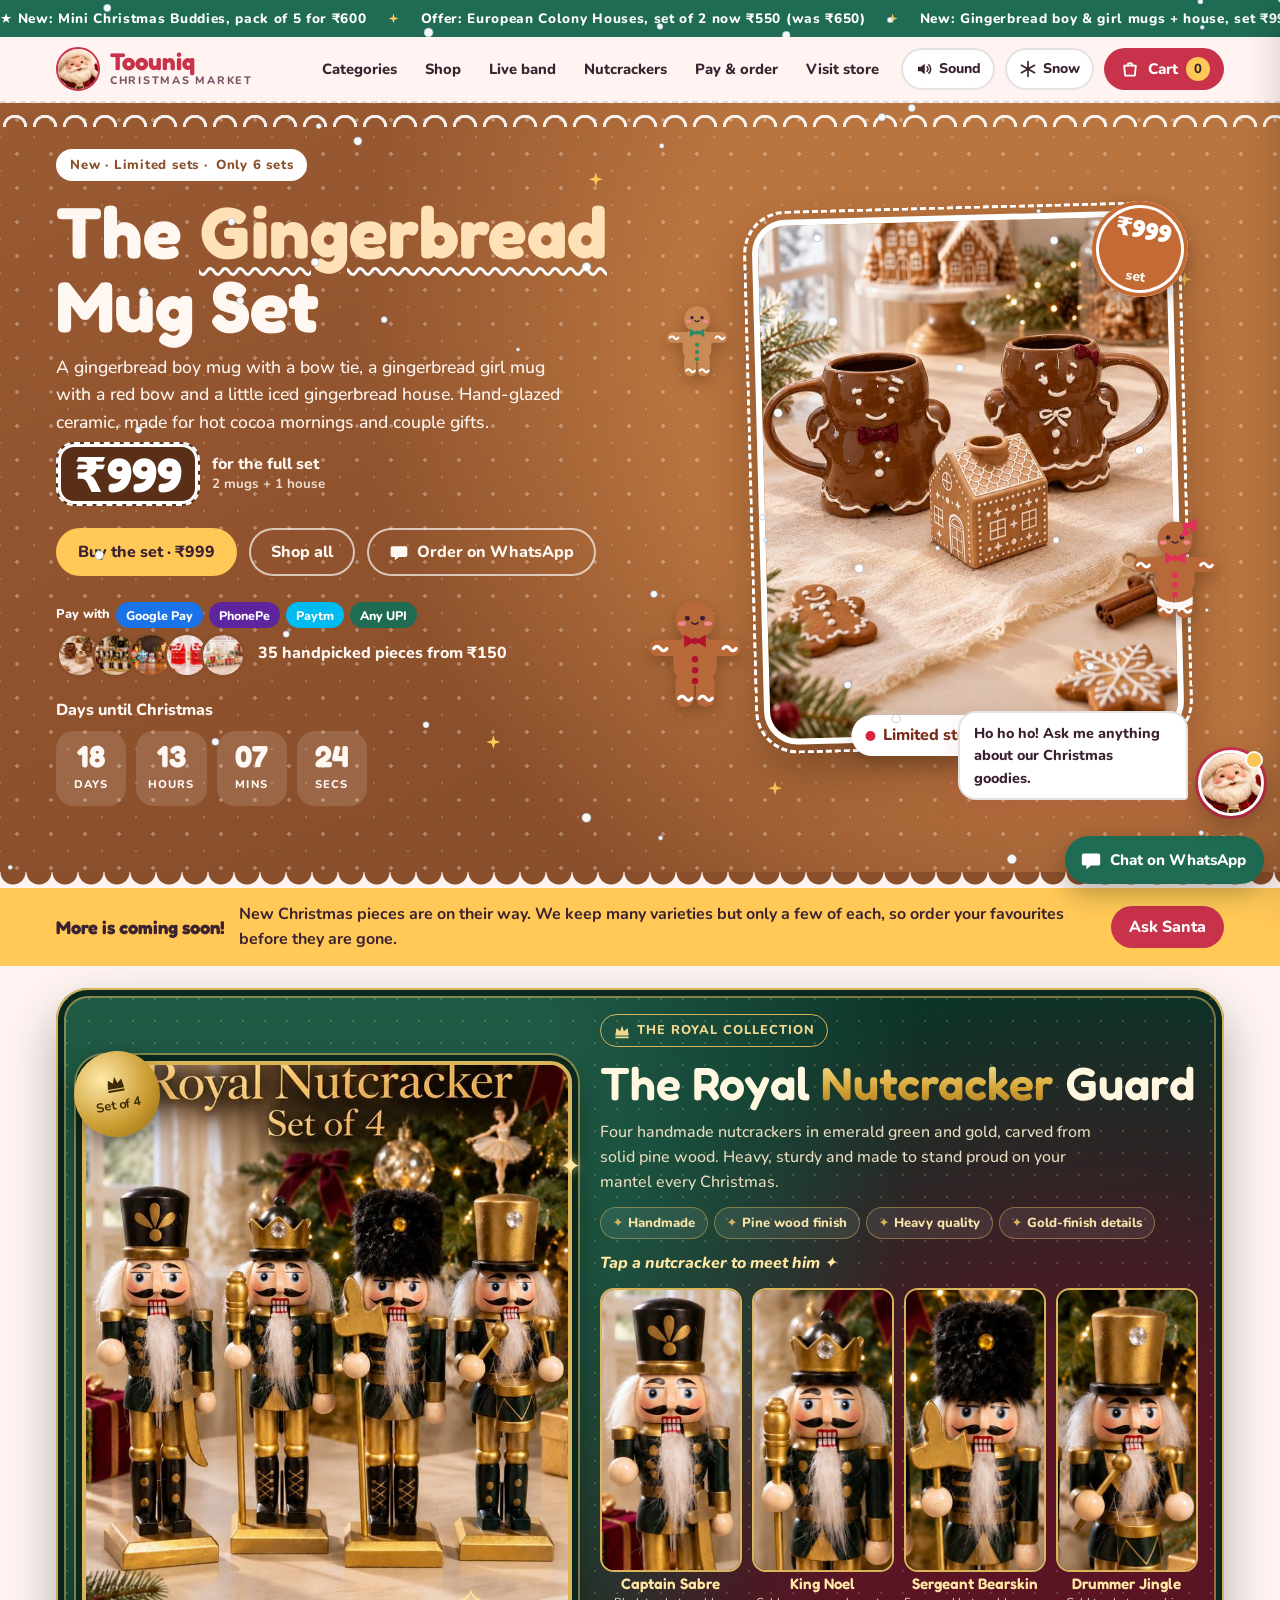
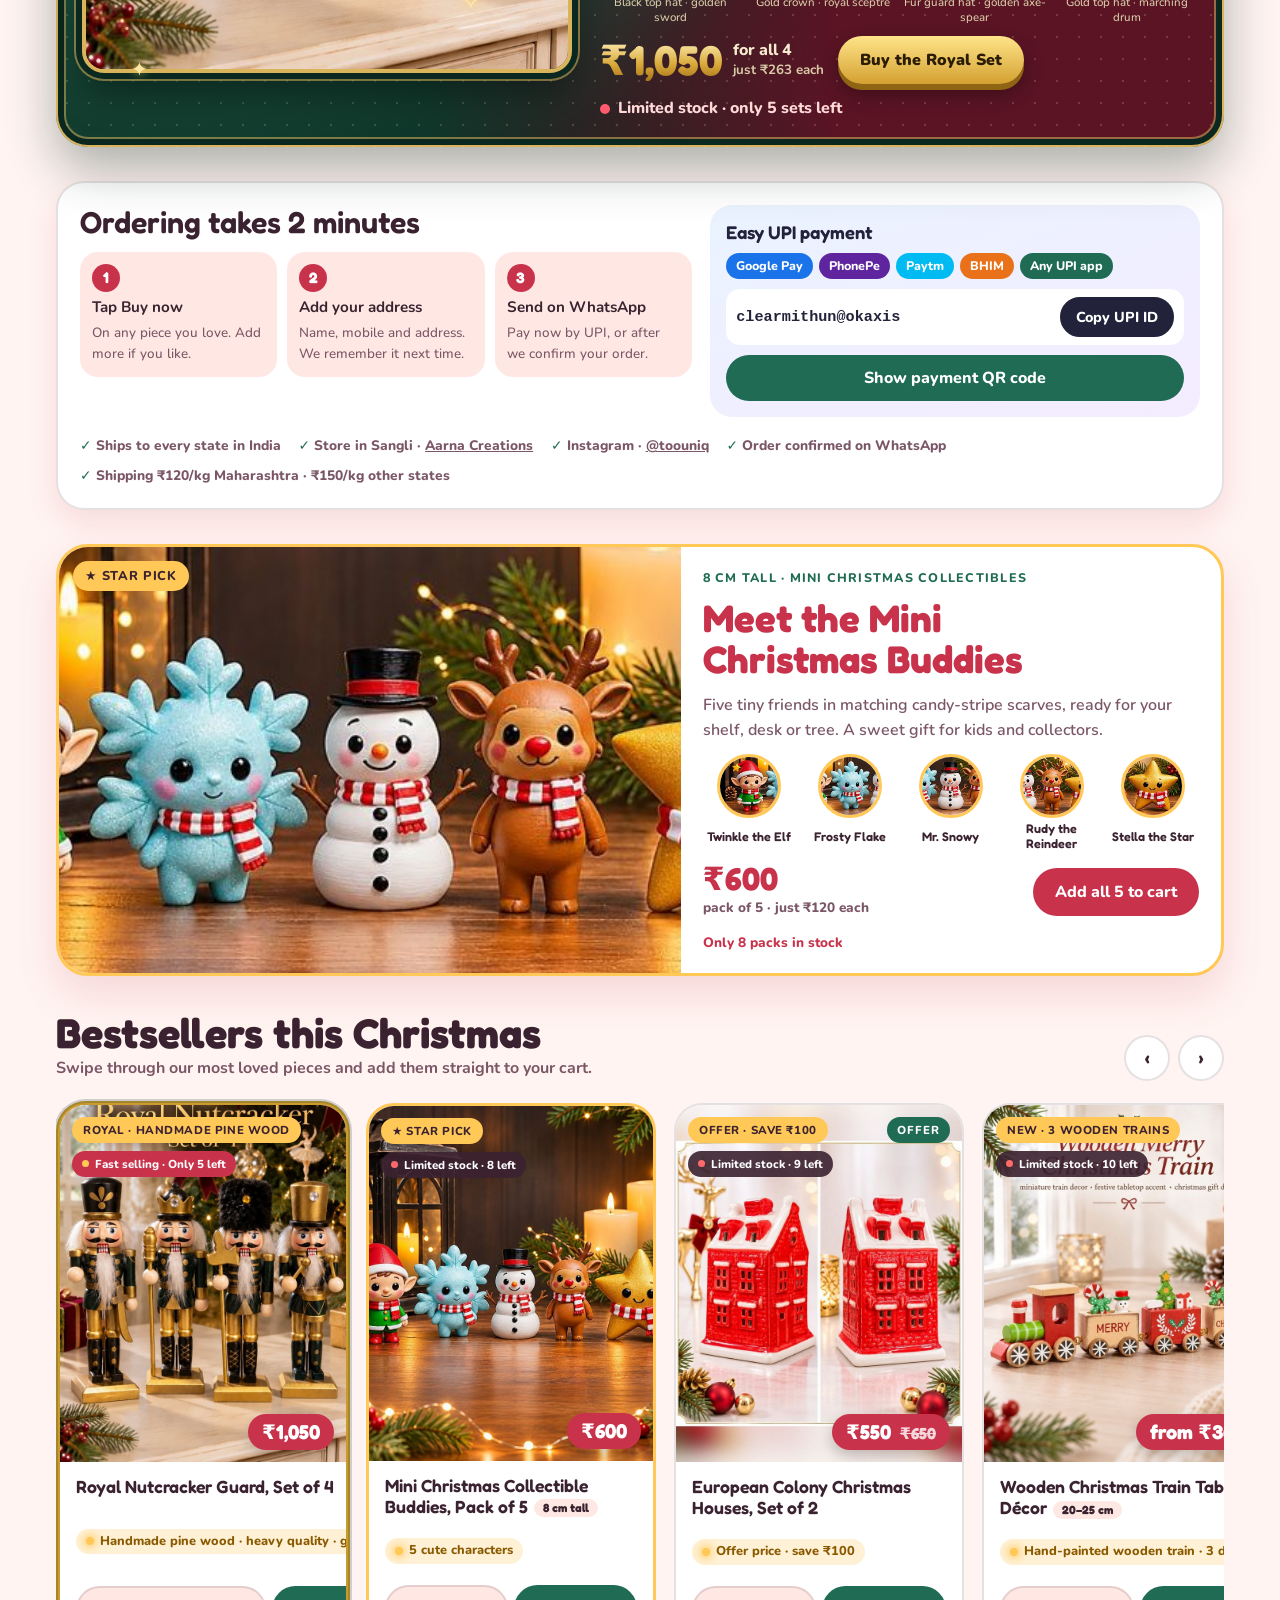
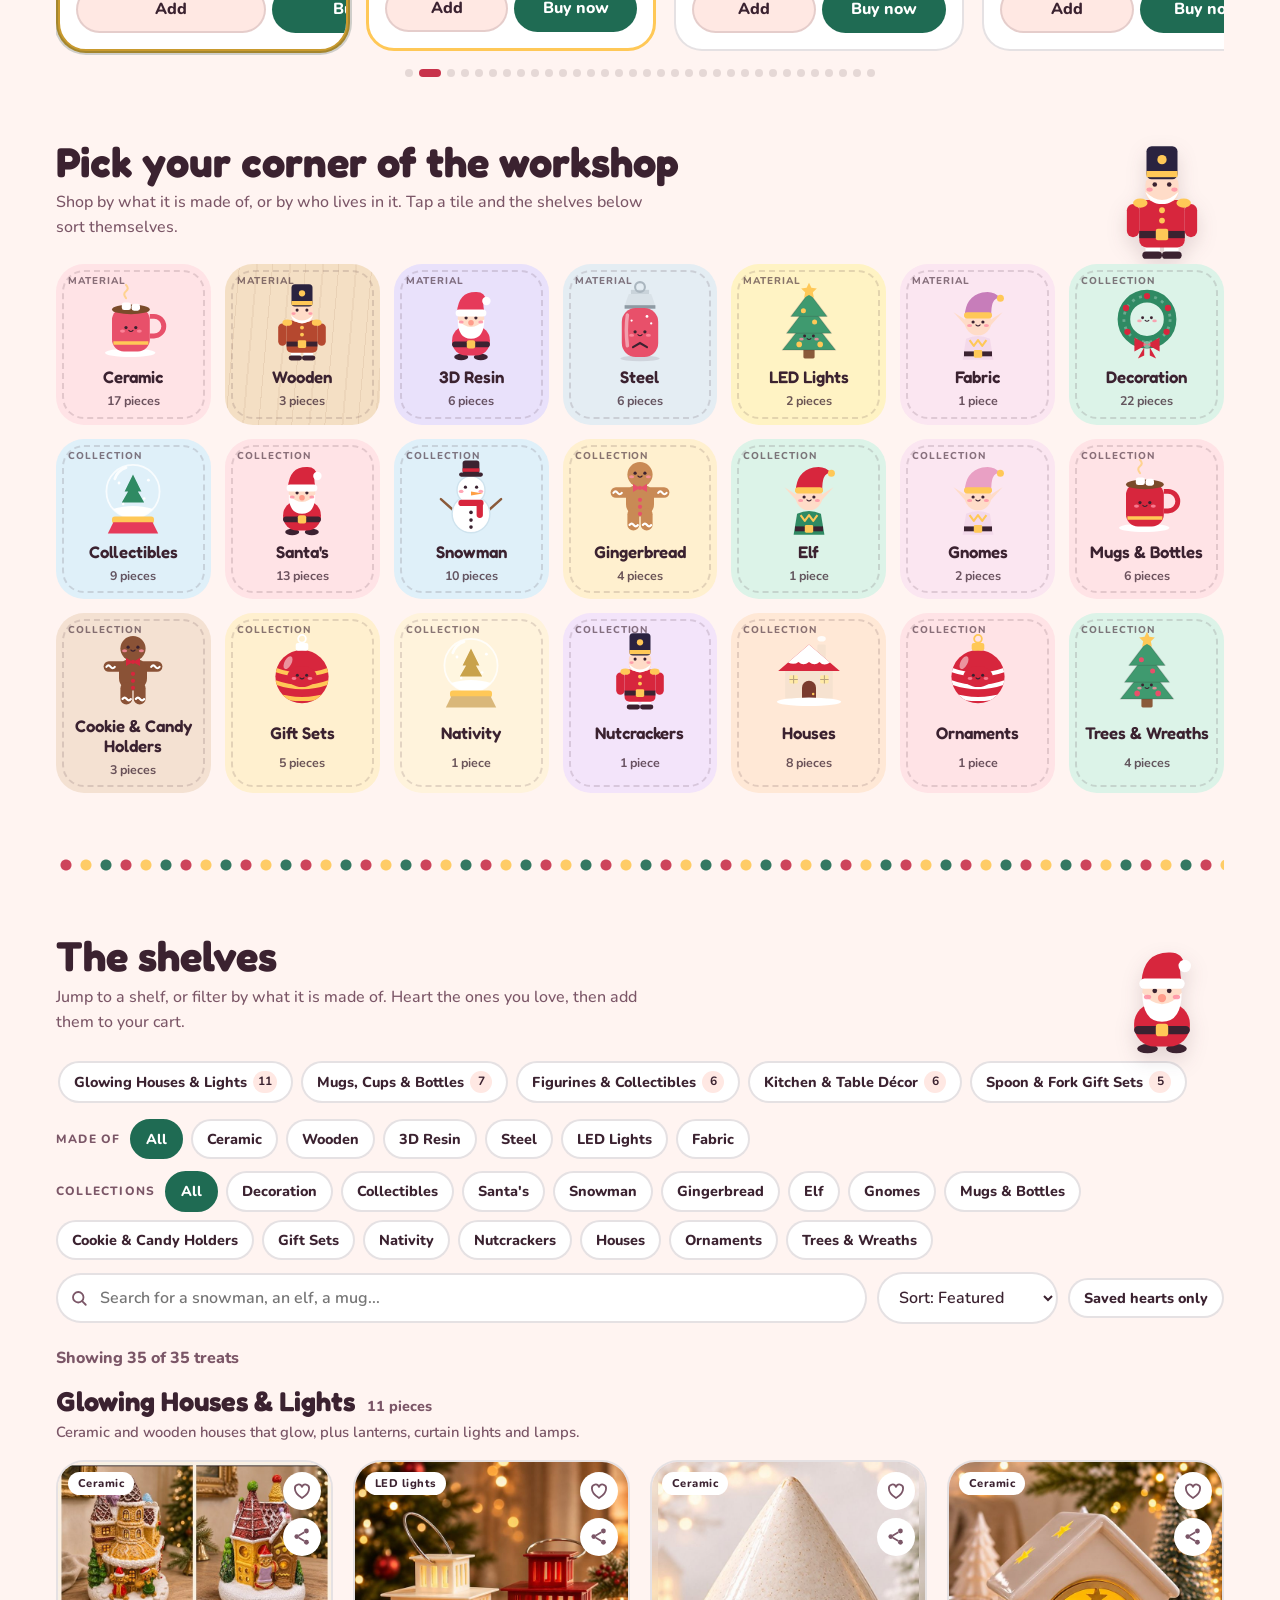
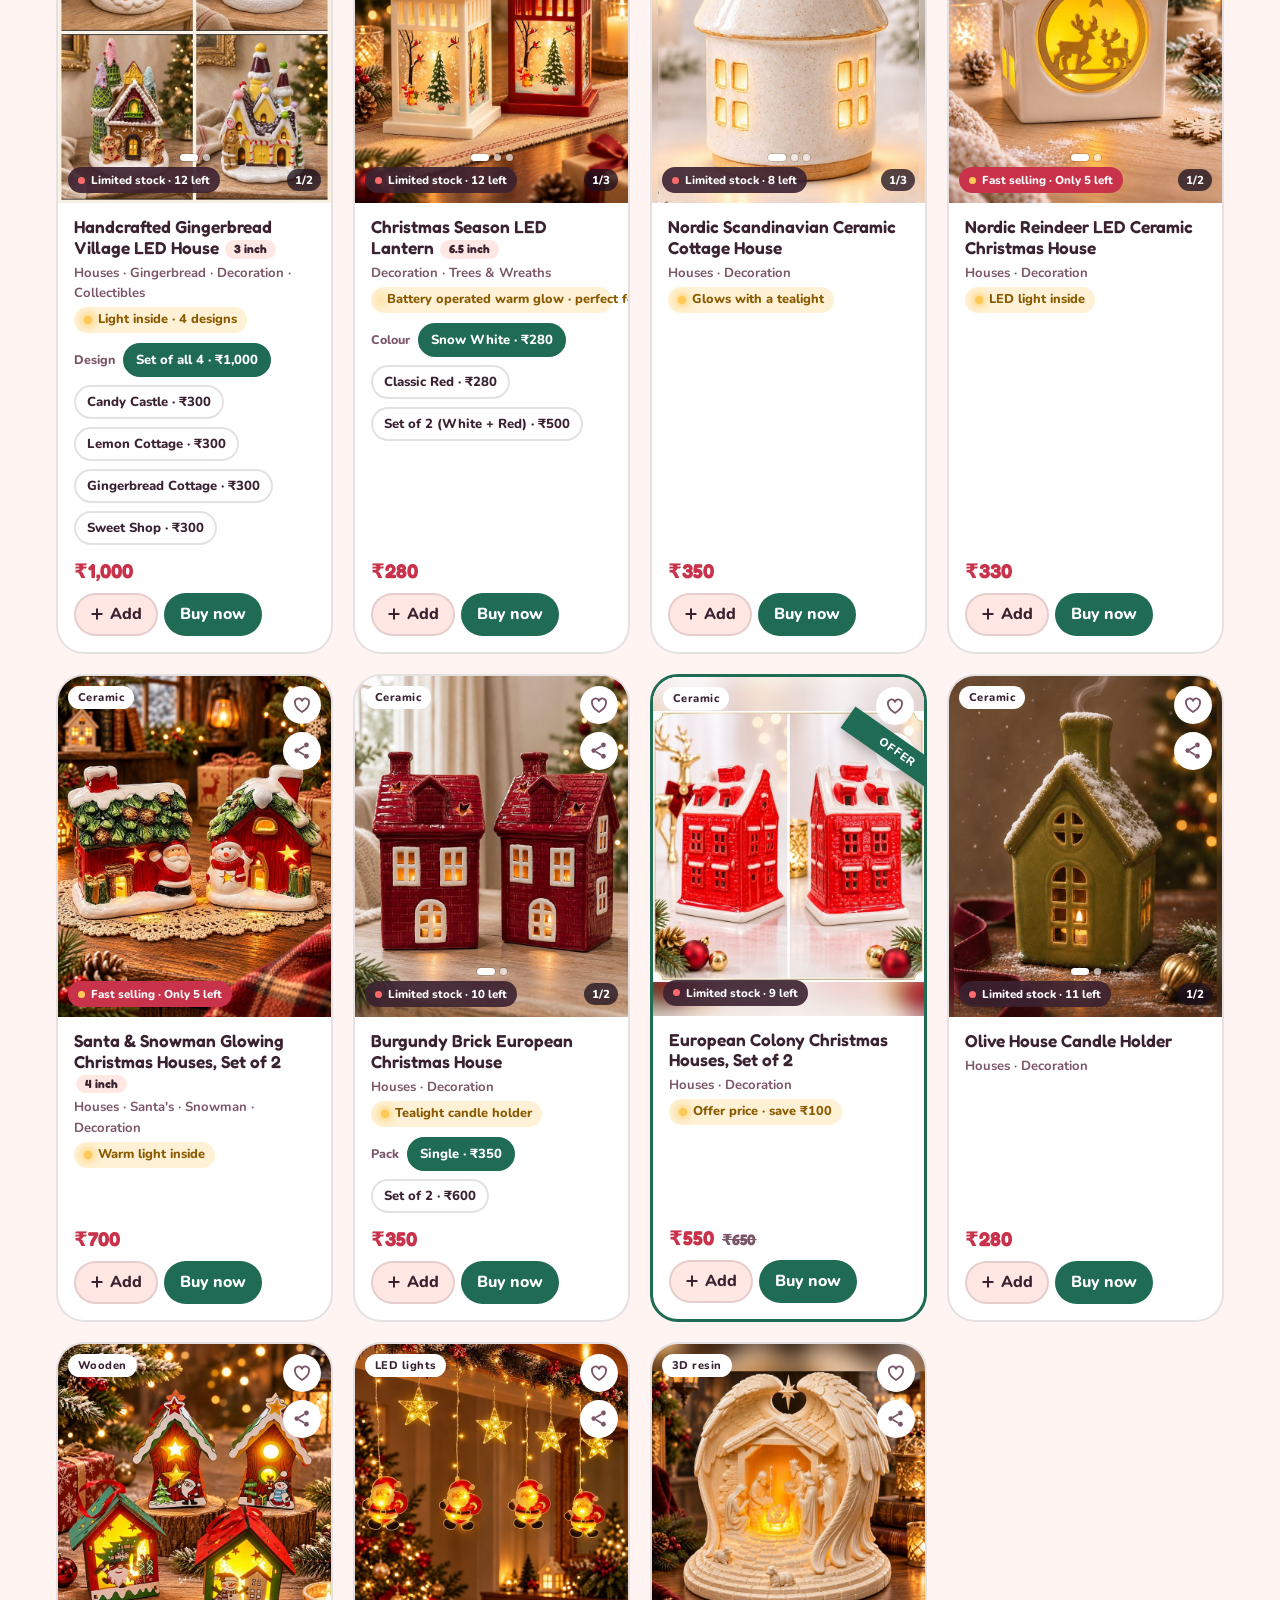
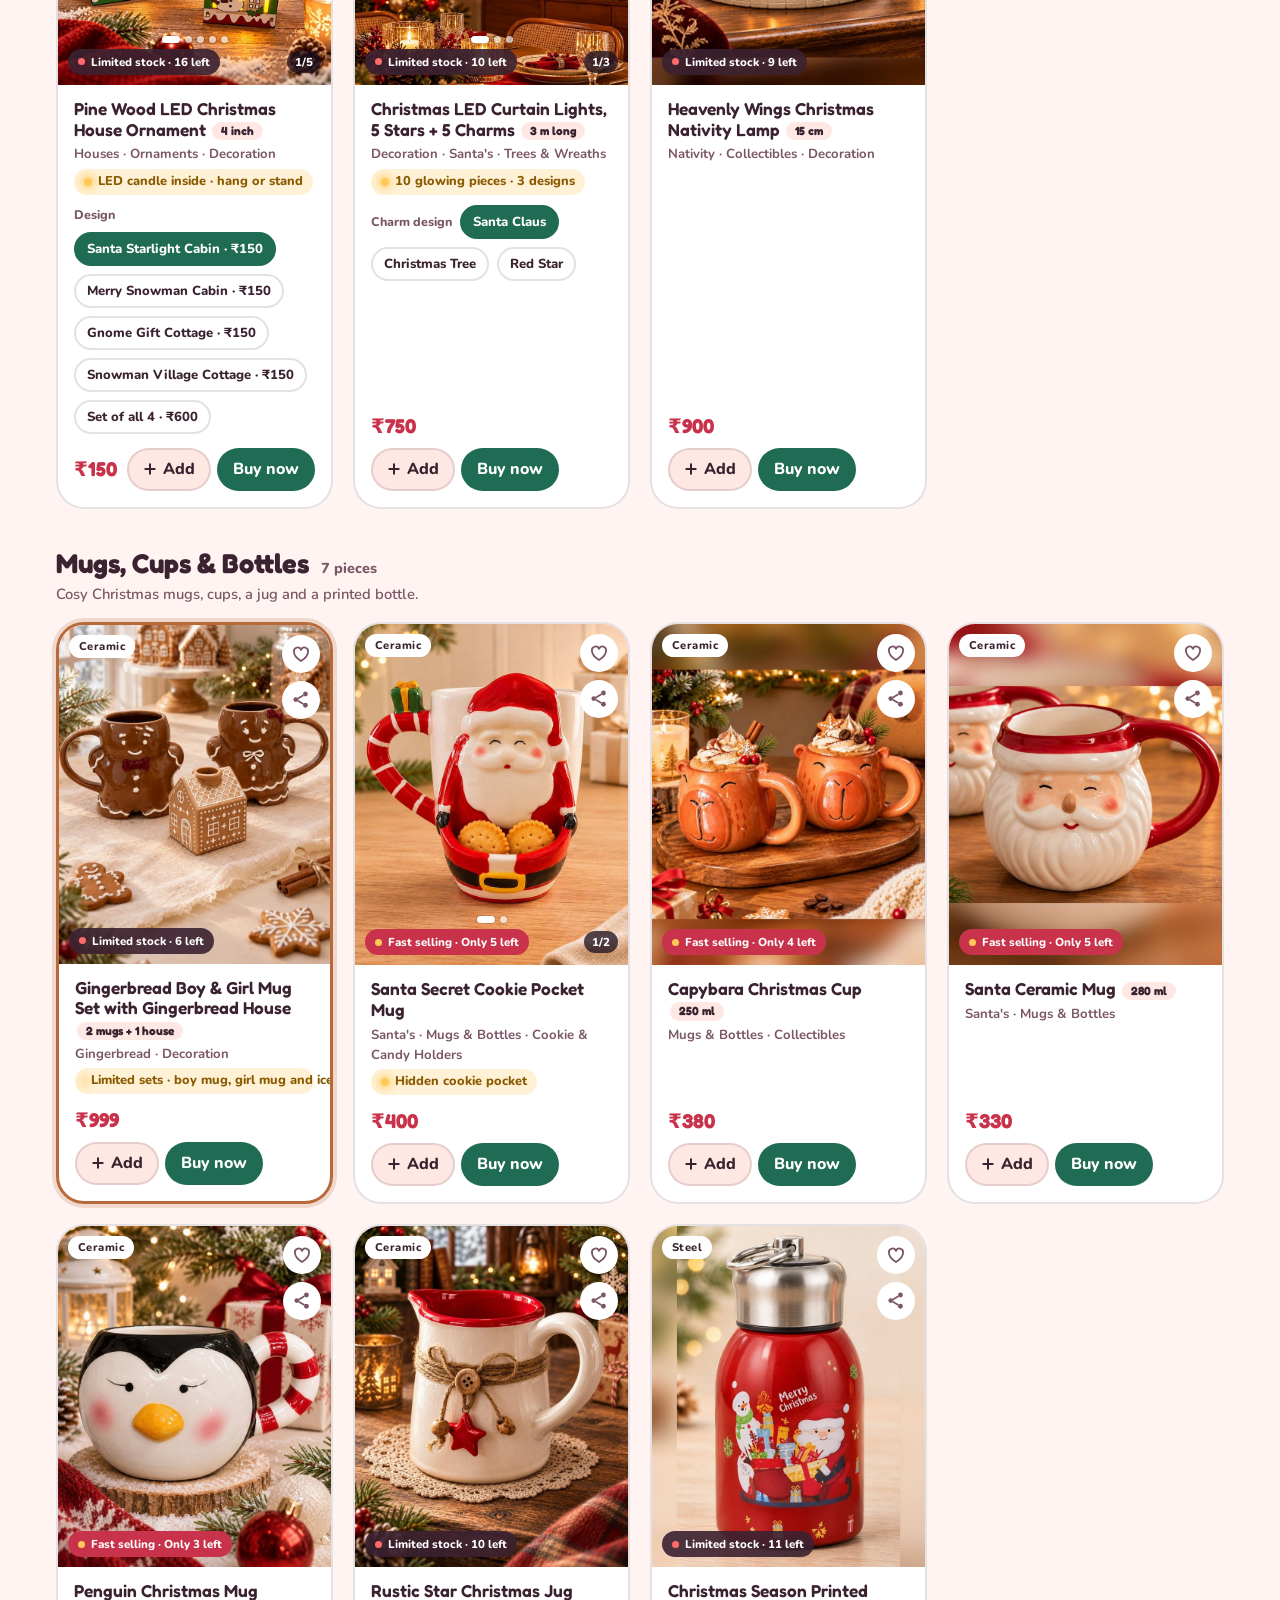
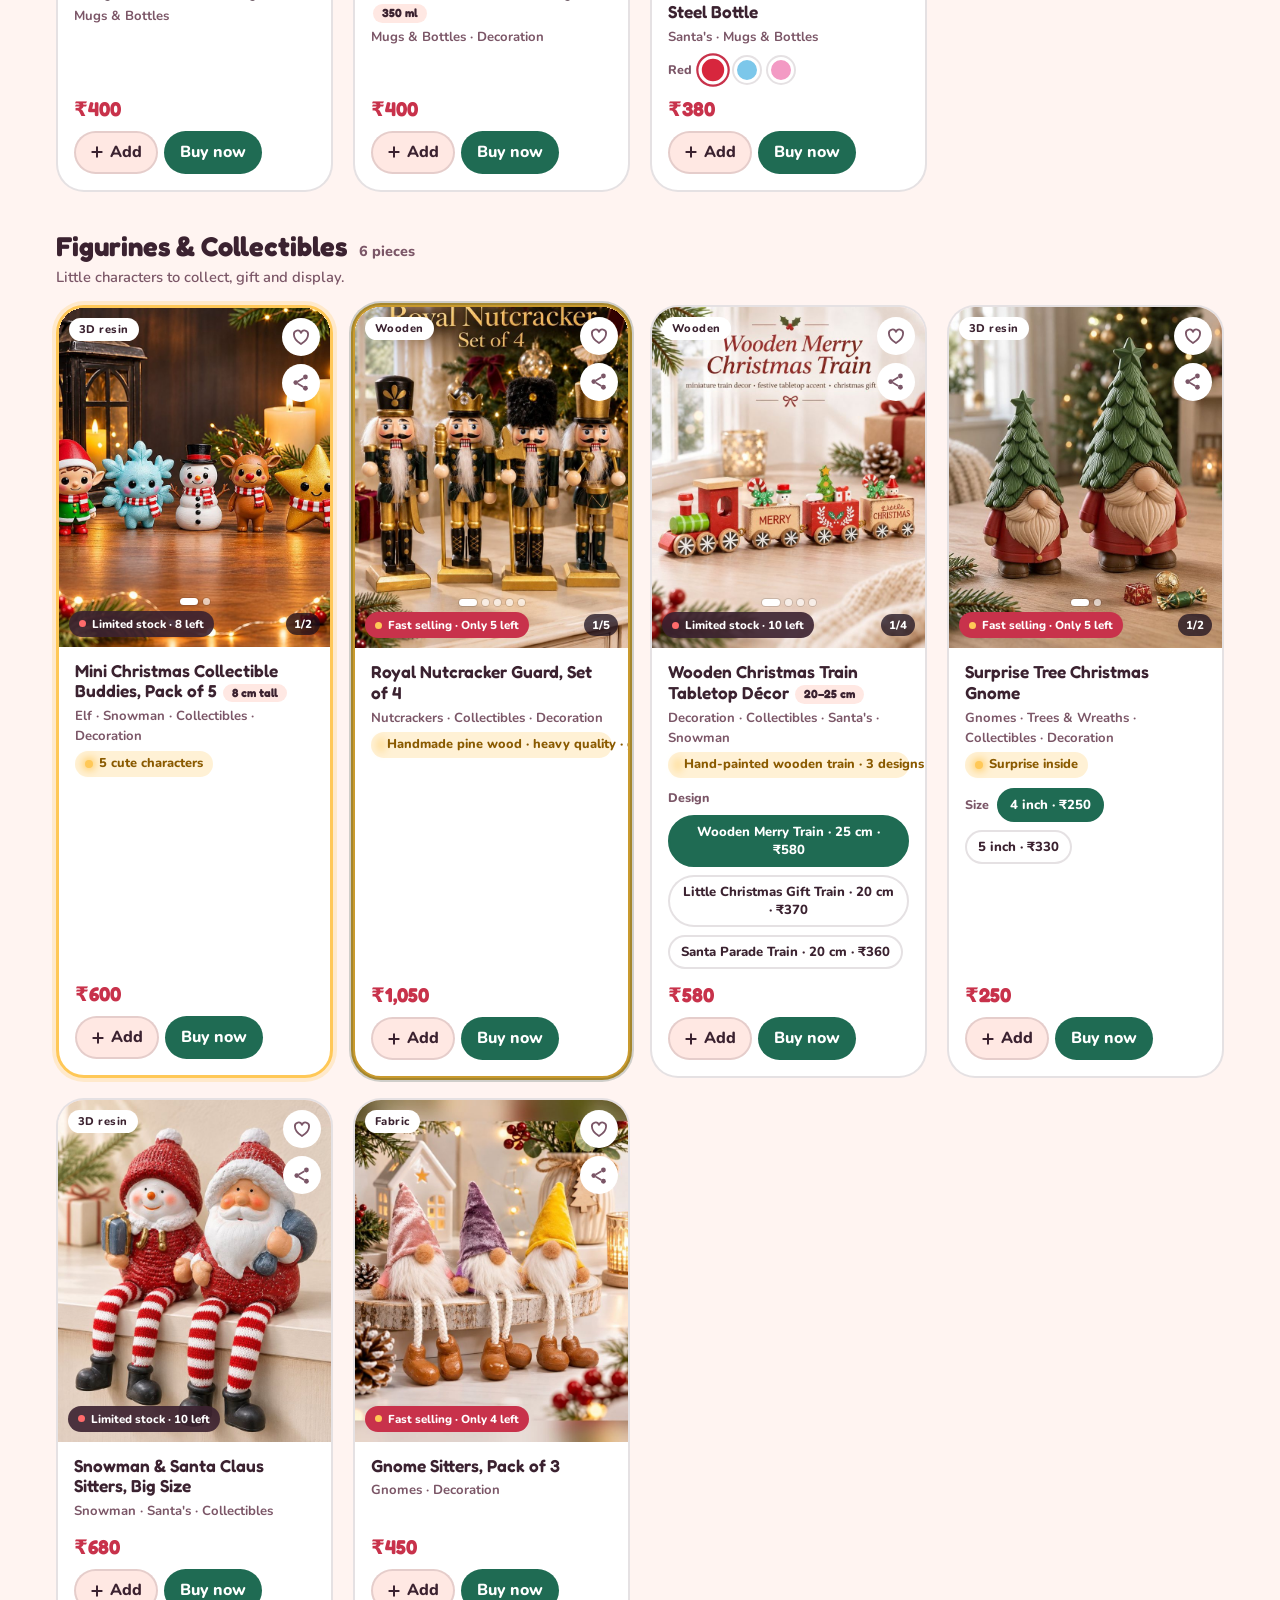
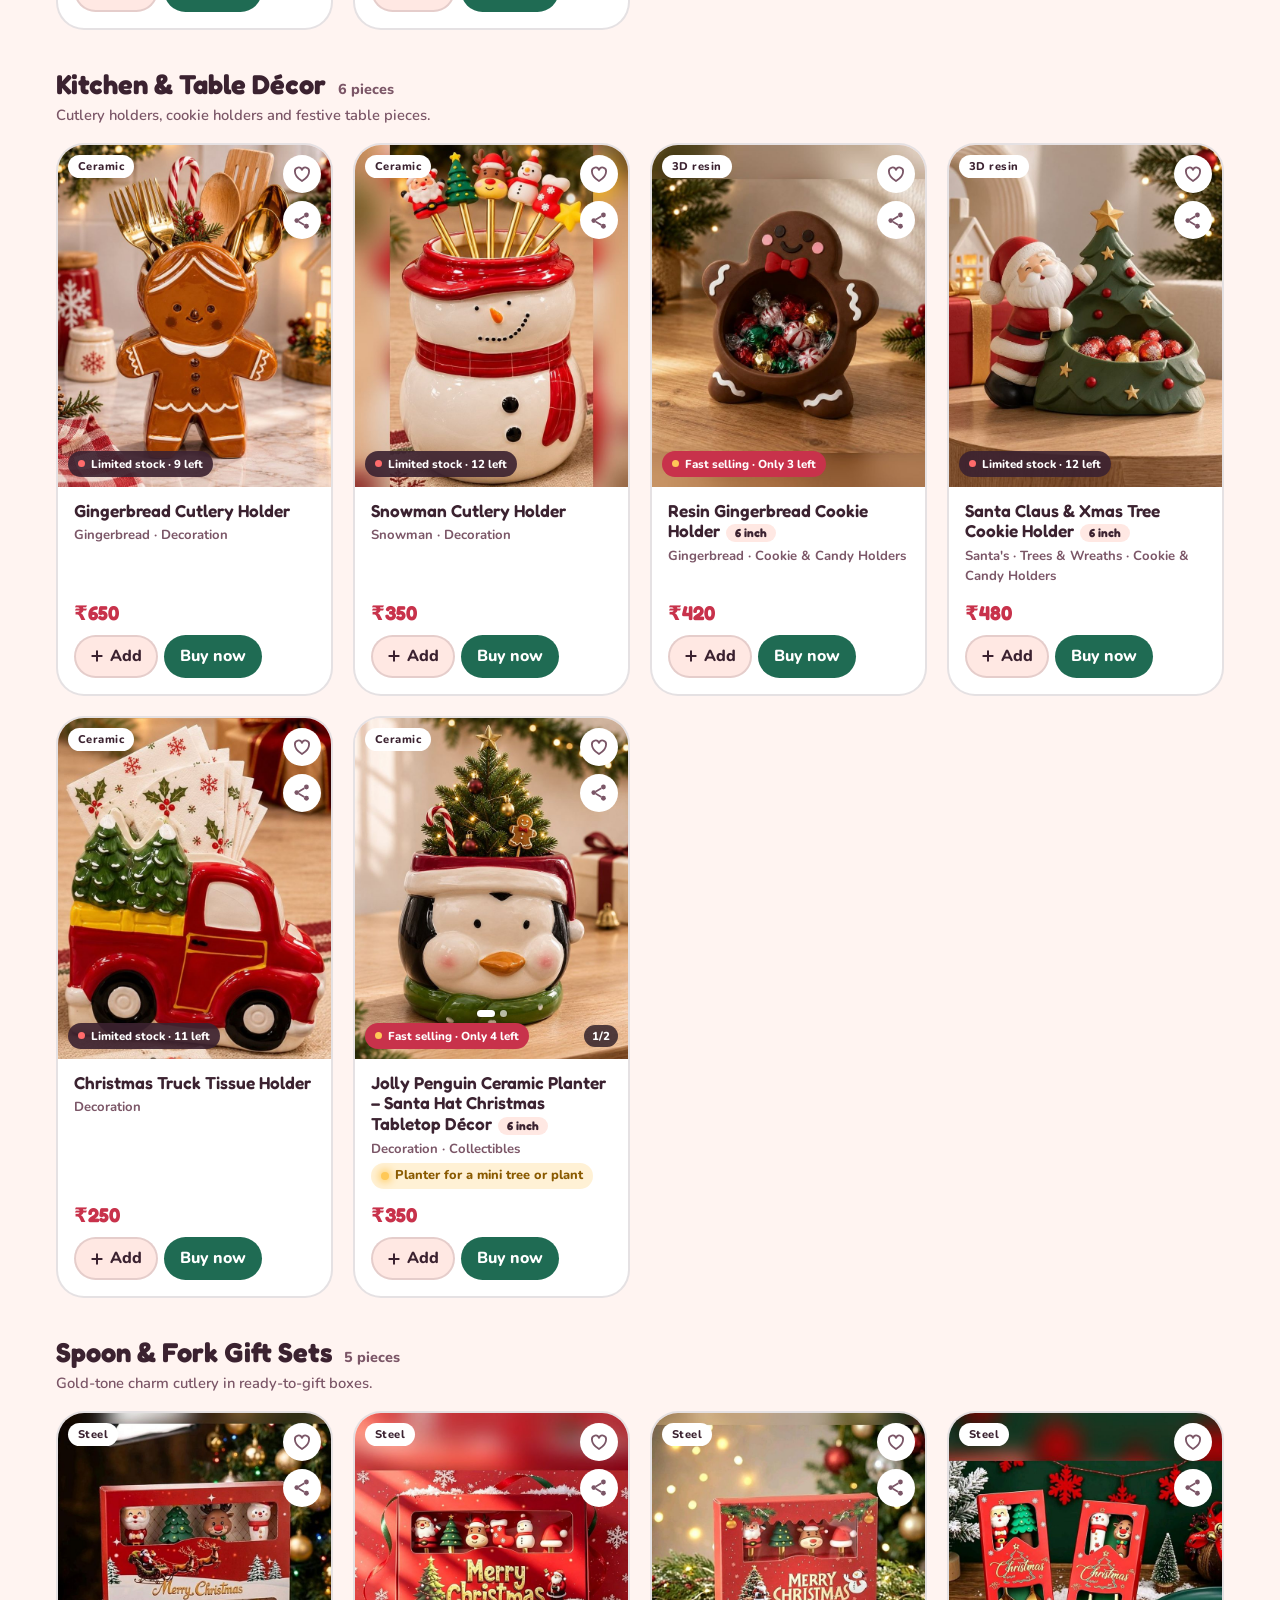
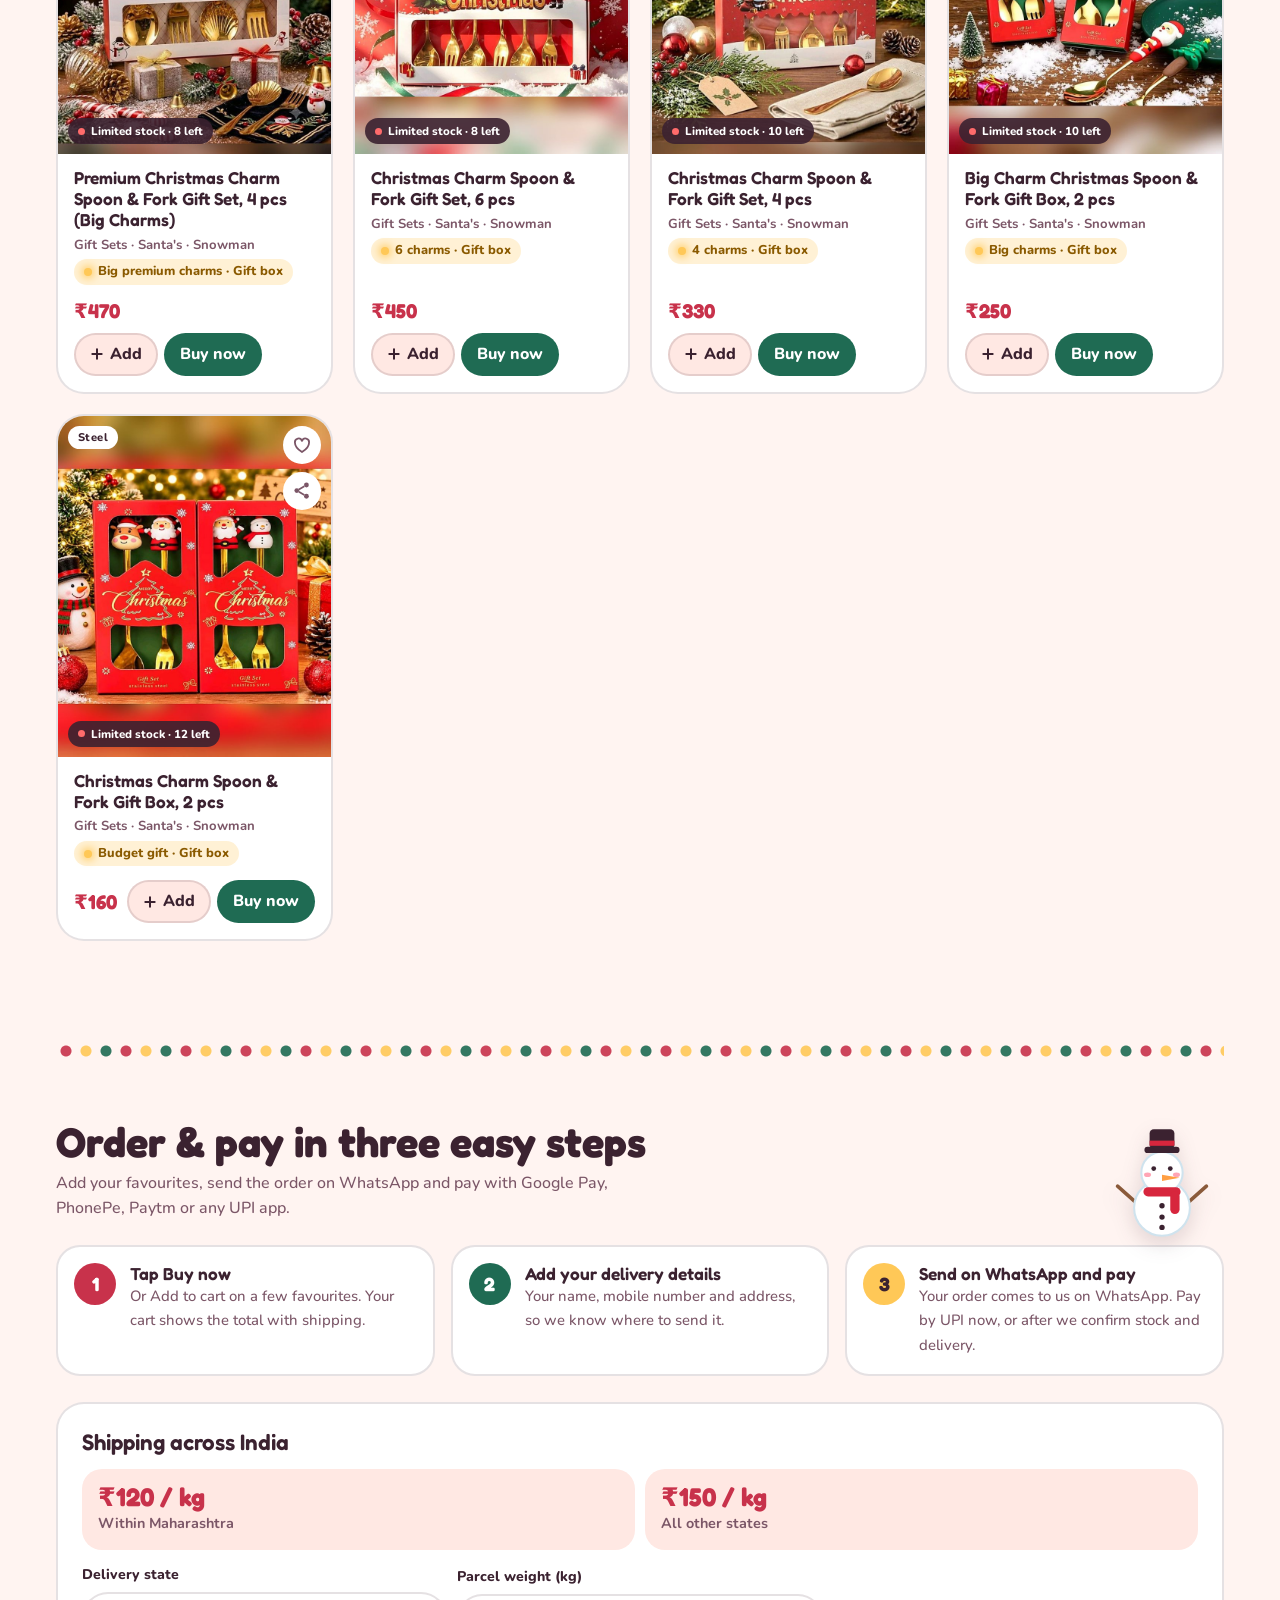
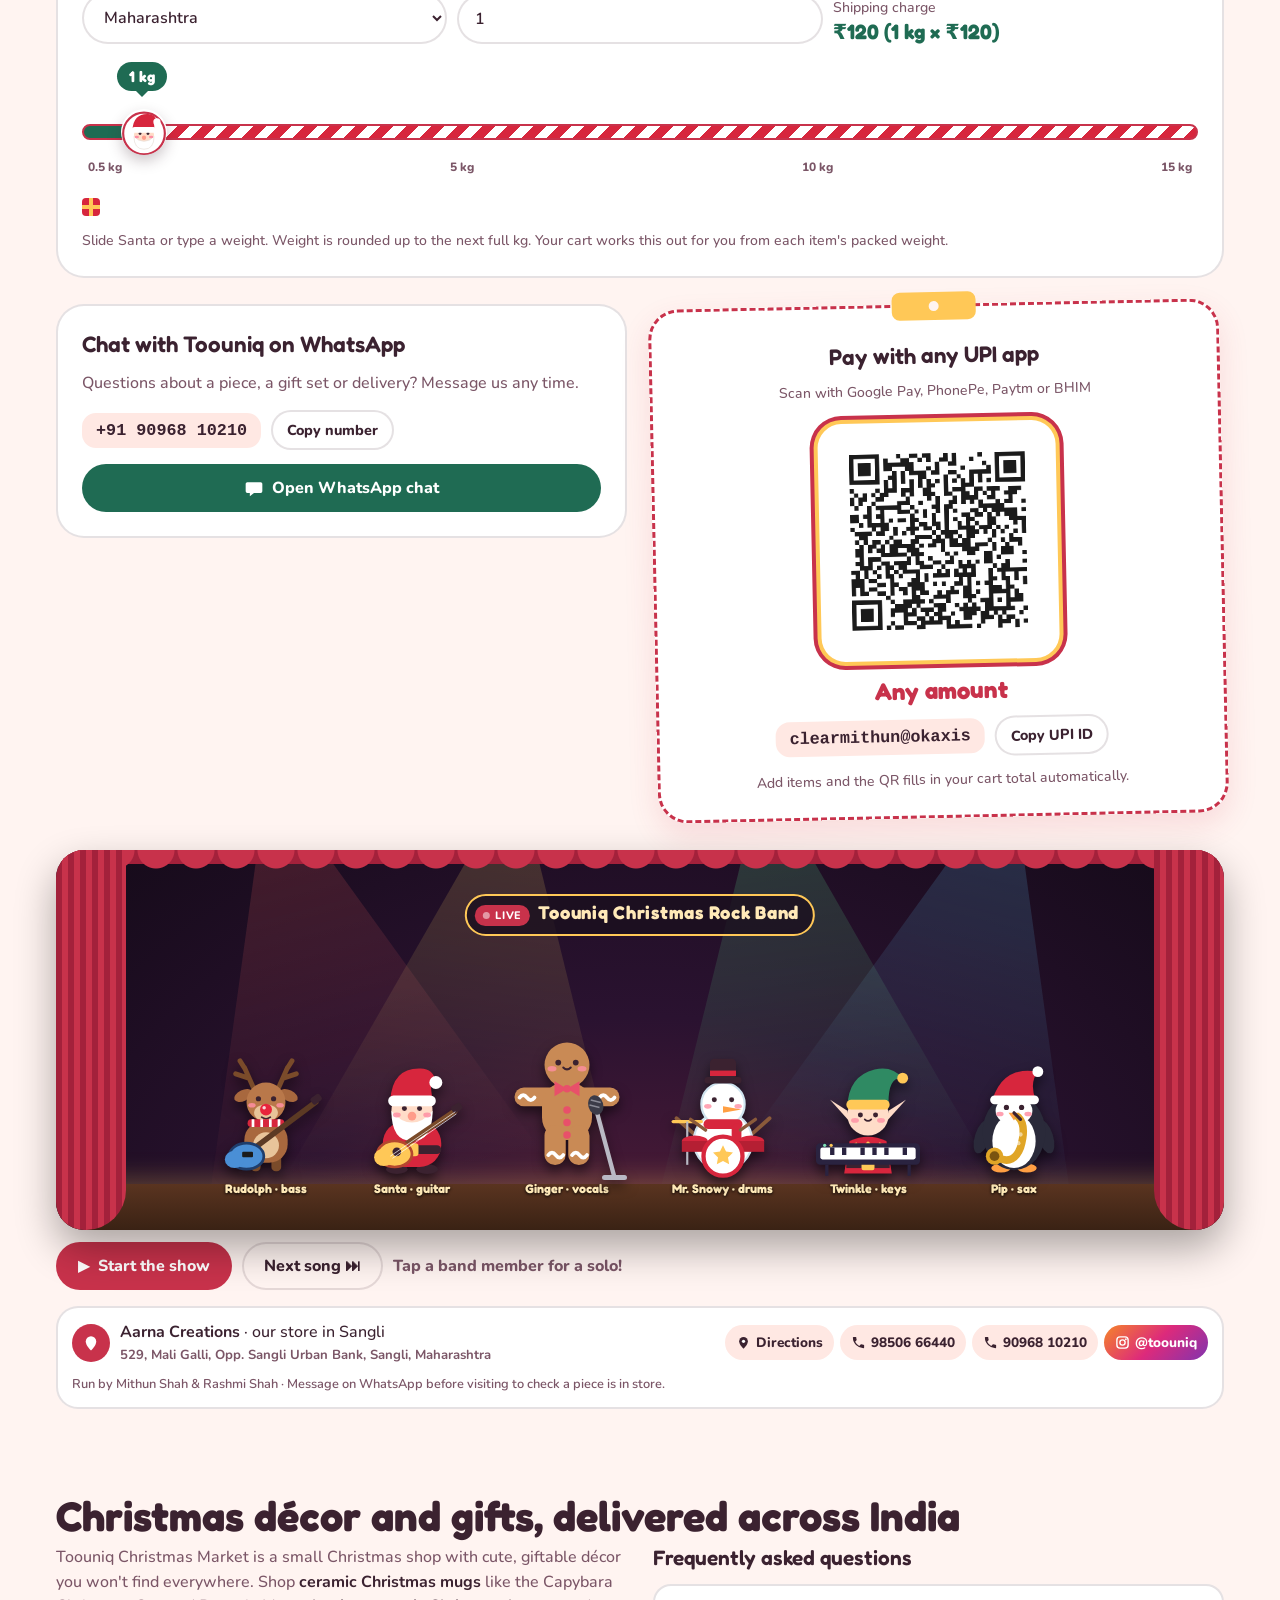
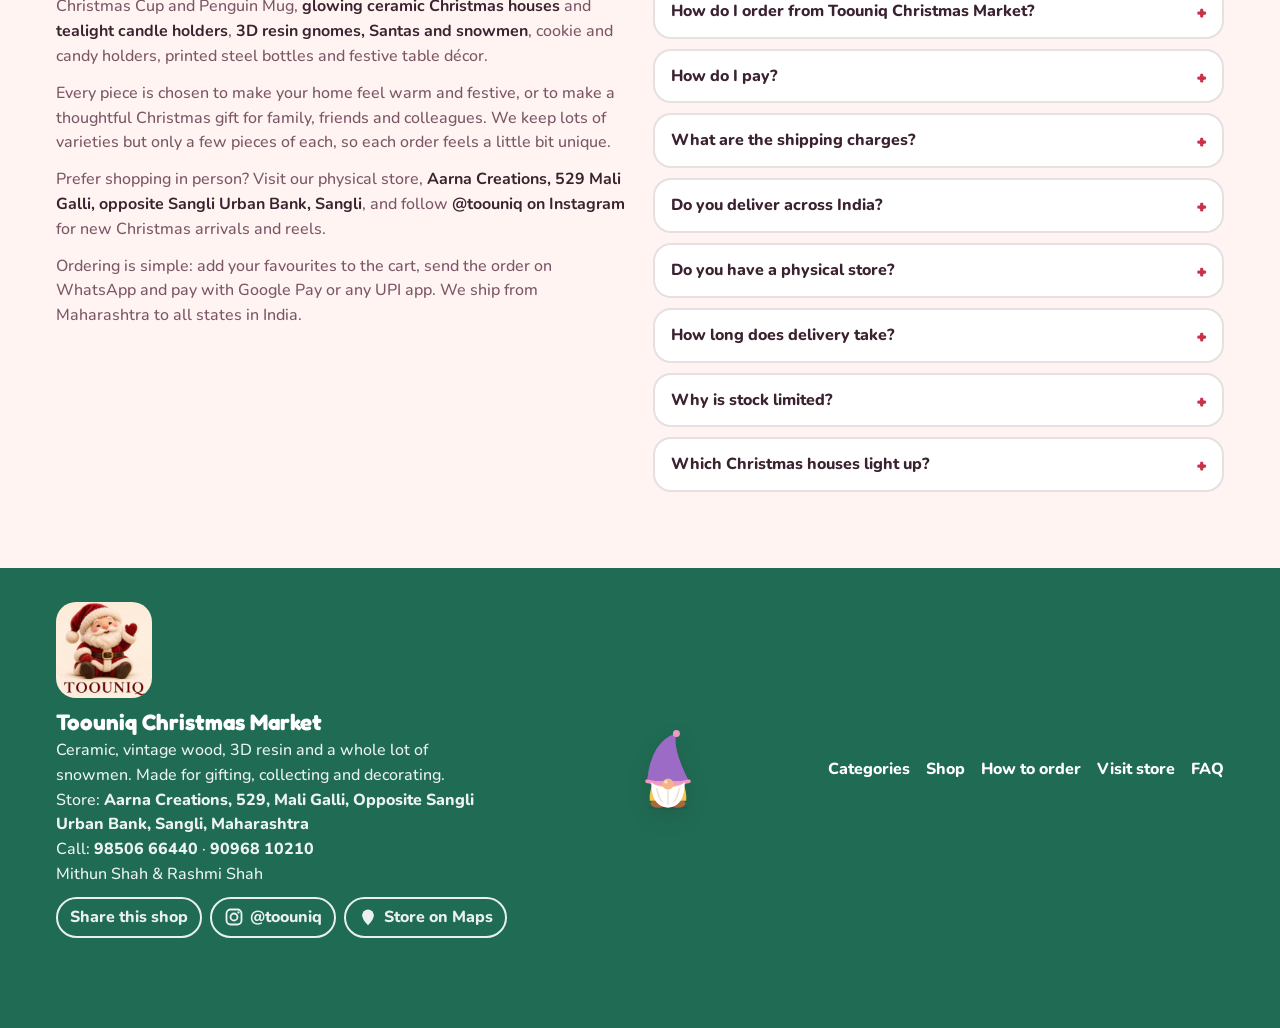
==== index.html @ 5c3df5db "Add files via upload" ====
<!doctype html>
<html lang="en-IN">
<head>
<meta charset="utf-8">
<meta name="viewport" content="width=device-width, initial-scale=1, viewport-fit=cover">
<title>Toouniq Christmas Market | Christmas Décor & Gifts · Sangli & India</title>
<meta name="google-site-verification" content="cfsm601fAoaYBKJJPz8vXplzFLbkY0ksIFN2M74nqmc">
<meta name="description" content="Cute Christmas décor & gifts: glowing ceramic houses, mugs, resin gnomes. Order on WhatsApp, pay by UPI, ships across India. Store: Aarna Creations, Sangli.">
<link rel="canonical" href="https://toouniq.github.io/toouniqxmas-/">
<meta name="theme-color" content="#c8324b">
<meta property="og:type" content="website">
<meta property="og:site_name" content="Toouniq Christmas Market">
<meta property="og:title" content="Toouniq Christmas Market: cute Christmas décor and gifts">
<meta property="og:description" content="Cute Christmas décor & gifts: glowing ceramic houses, mugs, resin gnomes. Order on WhatsApp, pay by UPI, ships across India. Store: Aarna Creations, Sangli.">
<meta property="og:url" content="https://toouniq.github.io/toouniqxmas-/">
<meta property="og:image" content="https://toouniq.github.io/toouniqxmas-/og.jpg">
<meta property="og:image:width" content="1200">
<meta property="og:image:height" content="630">
<meta property="og:locale" content="en_IN">
<meta name="geo.region" content="IN-MH">
<meta name="geo.placename" content="Sangli">
<meta name="geo.position" content="16.8581975;74.5740343">
<meta name="ICBM" content="16.8581975, 74.5740343">
<meta name="twitter:card" content="summary_large_image">
<meta name="twitter:image" content="https://toouniq.github.io/toouniqxmas-/og.jpg">
<link rel="icon" href="img/santa-avatar.jpg">
<link rel="apple-touch-icon" href="img/santa-avatar.jpg">
<link rel="preload" as="image" href="img/gingerbread-mug-set.jpg">
<link rel="dns-prefetch" href="https://www.googletagmanager.com">
<script type="application/ld+json">{"@context": "https://schema.org", "@graph": [{"@type": "OnlineStore", "@id": "https://toouniq.github.io/toouniqxmas-/#shop", "name": "Toouniq Christmas Market", "alternateName": ["Toouniq", "Toouniq Christmas", "toouniq"], "url": "https://toouniq.github.io/toouniqxmas-/", "image": "https://toouniq.github.io/toouniqxmas-/og.jpg", "logo": "https://toouniq.github.io/toouniqxmas-/img/toouniq-logo.jpg", "description": "Cute Christmas décor and gifts: ceramic Christmas houses, mugs, 3D resin gnomes and Santas. Order on WhatsApp, pay by UPI, shipping across India. Physical store: Aarna Creations, Sangli.", "priceRange": "₹150 - ₹1000", "currenciesAccepted": "INR", "paymentAccepted": "UPI, Google Pay, PhonePe, Paytm", "telephone": "+91-9096810210", "sameAs": ["https://www.instagram.com/toouniq/"], "areaServed": {"@type": "Country", "name": "India"}, "address": {"@type": "PostalAddress", "addressLocality": "Sangli", "addressRegion": "Maharashtra", "addressCountry": "IN"}, "contactPoint": {"@type": "ContactPoint", "telephone": "+91-9096810210", "contactType": "sales", "availableLanguage": ["English", "Hindi", "Marathi"]}, "department": {"@id": "https://toouniq.github.io/toouniqxmas-/#store"}, "founder": [{"@type": "Person", "name": "Mithun Shah"}, {"@type": "Person", "name": "Rashmi Shah"}]}, {"@type": "Store", "@id": "https://toouniq.github.io/toouniqxmas-/#store", "name": "Aarna Creations", "alternateName": "Aarna Creations Sangli · Toouniq Christmas store", "url": "https://toouniq.github.io/toouniqxmas-/#store", "image": "https://toouniq.github.io/toouniqxmas-/og.jpg", "description": "Physical store in Sangli, Maharashtra for Toouniq Christmas décor and gifts: ceramic Christmas houses, mugs, gnomes and more.", "priceRange": "₹150 - ₹1000", "sameAs": ["https://www.instagram.com/toouniq/"], "hasMap": "https://maps.app.goo.gl/FKpYqjHd3P21dk3g6", "telephone": ["+91-9850666440", "+91-9096810210"], "founder": [{"@type": "Person", "name": "Mithun Shah"}, {"@type": "Person", "name": "Rashmi Shah"}], "address": {"@type": "PostalAddress", "streetAddress": "529, Mali Galli, Opposite Sangli Urban Bank", "addressLocality": "Sangli", "addressRegion": "Maharashtra", "addressCountry": "IN"}, "geo": {"@type": "GeoCoordinates", "latitude": 16.8581975, "longitude": 74.5740343}, "parentOrganization": {"@id": "https://toouniq.github.io/toouniqxmas-/#shop"}}, {"@type": "ItemList", "name": "Christmas décor", "itemListElement": [{"@type": "ListItem", "position": 1, "item": {"@type": "Product", "name": "Snowman Cutlery Holder", "description": "Snowman Cutlery Holder: cute ceramic Christmas décor from Toouniq. A lovely Christmas gift and home decoration. Limited stock, order on WhatsApp, shipping across India.", "material": "ceramic", "image": "https://toouniq.github.io/toouniqxmas-/img/snowman-cutlery-holder.jpg", "brand": {"@type": "Brand", "name": "Toouniq"}, "offers": {"@type": "Offer", "priceCurrency": "INR", "price": "350", "availability": "https://schema.org/InStock", "url": "https://toouniq.github.io/toouniqxmas-/#snowman-cutlery-holder"}, "url": "https://toouniq.github.io/toouniqxmas-/#snowman-cutlery-holder"}}, {"@type": "ListItem", "position": 2, "item": {"@type": "Product", "name": "Christmas Truck Tissue Holder", "description": "Christmas Truck Tissue Holder: cute ceramic Christmas décor from Toouniq. A lovely Christmas gift and home decoration. Limited stock, order on WhatsApp, shipping across India.", "material": "ceramic", "image": "https://toouniq.github.io/toouniqxmas-/img/christmas-truck-tissue-holder.jpg", "brand": {"@type": "Brand", "name": "Toouniq"}, "offers": {"@type": "Offer", "priceCurrency": "INR", "price": "250", "availability": "https://schema.org/InStock", "url": "https://toouniq.github.io/toouniqxmas-/#christmas-truck-tissue-holder"}, "url": "https://toouniq.github.io/toouniqxmas-/#christmas-truck-tissue-holder"}}, {"@type": "ListItem", "position": 3, "item": {"@type": "Product", "name": "Penguin Christmas Mug", "description": "Penguin Christmas Mug: cute ceramic Christmas décor from Toouniq. A lovely Christmas gift and home decoration. Limited stock, order on WhatsApp, shipping across India.", "material": "ceramic", "image": "https://toouniq.github.io/toouniqxmas-/img/penguin-christmas-mug.jpg", "brand": {"@type": "Brand", "name": "Toouniq"}, "offers": {"@type": "Offer", "priceCurrency": "INR", "price": "400", "availability": "https://schema.org/InStock", "url": "https://toouniq.github.io/toouniqxmas-/#penguin-christmas-mug"}, "url": "https://toouniq.github.io/toouniqxmas-/#penguin-christmas-mug"}}, {"@type": "ListItem", "position": 4, "item": {"@type": "Product", "name": "Olive House Candle Holder", "description": "Olive House Candle Holder: cute ceramic Christmas décor from Toouniq. A lovely Christmas gift and home decoration. Limited stock, order on WhatsApp, shipping across India.", "material": "ceramic", "image": "https://toouniq.github.io/toouniqxmas-/img/olive-house-candle-holder.jpg", "brand": {"@type": "Brand", "name": "Toouniq"}, "offers": {"@type": "Offer", "priceCurrency": "INR", "price": "280", "availability": "https://schema.org/InStock", "url": "https://toouniq.github.io/toouniqxmas-/#olive-house-candle-holder"}, "url": "https://toouniq.github.io/toouniqxmas-/#olive-house-candle-holder"}}, {"@type": "ListItem", "position": 5, "item": {"@type": "Product", "name": "Gingerbread Boy & Girl Mug Set with Gingerbread House", "description": "Gingerbread Boy & Girl Mug Set with Gingerbread House (2 mugs + 1 house): cute ceramic Christmas décor from Toouniq. A lovely Christmas gift and home decoration. Limited stock, order on WhatsApp, shipping across India.", "material": "ceramic", "image": "https://toouniq.github.io/toouniqxmas-/img/gingerbread-mug-set.jpg", "brand": {"@type": "Brand", "name": "Toouniq"}, "offers": {"@type": "Offer", "priceCurrency": "INR", "price": "999", "availability": "https://schema.org/InStock", "url": "https://toouniq.github.io/toouniqxmas-/#gingerbread-boy-girl-mug-set-with-gingerbread-house"}, "url": "https://toouniq.github.io/toouniqxmas-/#gingerbread-boy-girl-mug-set-with-gingerbread-house"}}, {"@type": "ListItem", "position": 6, "item": {"@type": "Product", "name": "Royal Nutcracker Guard, Set of 4", "description": "Royal Nutcracker Guard, Set of 4: cute wooden Christmas décor from Toouniq. A lovely Christmas gift and home decoration. Limited stock, order on WhatsApp, shipping across India.", "material": "wooden", "image": "https://toouniq.github.io/toouniqxmas-/img/royal-nutcracker-set.jpg", "brand": {"@type": "Brand", "name": "Toouniq"}, "offers": {"@type": "Offer", "priceCurrency": "INR", "price": "1050", "availability": "https://schema.org/InStock", "url": "https://toouniq.github.io/toouniqxmas-/#royal-nutcracker-guard-set-of-4"}, "url": "https://toouniq.github.io/toouniqxmas-/#royal-nutcracker-guard-set-of-4"}}, {"@type": "ListItem", "position": 7, "item": {"@type": "Product", "name": "Gingerbread Cutlery Holder", "description": "Gingerbread Cutlery Holder: cute ceramic Christmas décor from Toouniq. A lovely Christmas gift and home decoration. Limited stock, order on WhatsApp, shipping across India.", "material": "ceramic", "image": "https://toouniq.github.io/toouniqxmas-/img/gingerbread-cutlery-holder.jpg", "brand": {"@type": "Brand", "name": "Toouniq"}, "offers": {"@type": "Offer", "priceCurrency": "INR", "price": "650", "availability": "https://schema.org/InStock", "url": "https://toouniq.github.io/toouniqxmas-/#gingerbread-cutlery-holder"}, "url": "https://toouniq.github.io/toouniqxmas-/#gingerbread-cutlery-holder"}}, {"@type": "ListItem", "position": 8, "item": {"@type": "Product", "name": "European Colony Christmas Houses, Set of 2", "description": "European Colony Christmas Houses, Set of 2: cute ceramic Christmas décor from Toouniq. A lovely Christmas gift and home decoration. Limited stock, order on WhatsApp, shipping across India.", "material": "ceramic", "image": "https://toouniq.github.io/toouniqxmas-/img/european-colony-houses.jpg", "brand": {"@type": "Brand", "name": "Toouniq"}, "offers": {"@type": "Offer", "priceCurrency": "INR", "price": "550", "availability": "https://schema.org/InStock", "url": "https://toouniq.github.io/toouniqxmas-/#european-colony-christmas-houses-set-of-2"}, "url": "https://toouniq.github.io/toouniqxmas-/#european-colony-christmas-houses-set-of-2"}}, {"@type": "ListItem", "position": 9, "item": {"@type": "Product", "name": "Snowman & Santa Claus Sitters, Big Size", "description": "Snowman & Santa Claus Sitters, Big Size: cute 3D resin Christmas décor from Toouniq. A lovely Christmas gift and home decoration. Limited stock, order on WhatsApp, shipping across India.", "material": "3D resin", "image": "https://toouniq.github.io/toouniqxmas-/img/snowman-santa-sitters.jpg", "brand": {"@type": "Brand", "name": "Toouniq"}, "offers": {"@type": "Offer", "priceCurrency": "INR", "price": "680", "availability": "https://schema.org/InStock", "url": "https://toouniq.github.io/toouniqxmas-/#snowman-santa-claus-sitters-big-size"}, "url": "https://toouniq.github.io/toouniqxmas-/#snowman-santa-claus-sitters-big-size"}}, {"@type": "ListItem", "position": 10, "item": {"@type": "Product", "name": "Mini Christmas Collectible Buddies, Pack of 5", "description": "Mini Christmas Collectible Buddies, Pack of 5 (8 cm tall): cute 3D resin Christmas décor from Toouniq. A lovely Christmas gift and home decoration. Limited stock, order on WhatsApp, shipping across India.", "material": "3D resin", "image": "https://toouniq.github.io/toouniqxmas-/img/mini-buddies.jpg", "brand": {"@type": "Brand", "name": "Toouniq"}, "offers": {"@type": "Offer", "priceCurrency": "INR", "price": "600", "availability": "https://schema.org/InStock", "url": "https://toouniq.github.io/toouniqxmas-/#mini-christmas-collectible-buddies-pack-of-5"}, "url": "https://toouniq.github.io/toouniqxmas-/#mini-christmas-collectible-buddies-pack-of-5"}}, {"@type": "ListItem", "position": 11, "item": {"@type": "Product", "name": "Premium Christmas Charm Spoon & Fork Gift Set, 4 pcs (Big Charms)", "description": "Premium Christmas Charm Spoon & Fork Gift Set, 4 pcs (Big Charms): cute stainless steel Christmas décor from Toouniq. A lovely Christmas gift and home decoration. Limited stock, order on WhatsApp, shipping across India.", "material": "stainless steel", "image": "https://toouniq.github.io/toouniqxmas-/img/charm-set-4-premium.jpg", "brand": {"@type": "Brand", "name": "Toouniq"}, "offers": {"@type": "Offer", "priceCurrency": "INR", "price": "470", "availability": "https://schema.org/InStock", "url": "https://toouniq.github.io/toouniqxmas-/#premium-christmas-charm-spoon-fork-gift-set-4-pcs-big-charms"}, "url": "https://toouniq.github.io/toouniqxmas-/#premium-christmas-charm-spoon-fork-gift-set-4-pcs-big-charms"}}, {"@type": "ListItem", "position": 12, "item": {"@type": "Product", "name": "Christmas Charm Spoon & Fork Gift Set, 6 pcs", "description": "Christmas Charm Spoon & Fork Gift Set, 6 pcs: cute stainless steel Christmas décor from Toouniq. A lovely Christmas gift and home decoration. Limited stock, order on WhatsApp, shipping across India.", "material": "stainless steel", "image": "https://toouniq.github.io/toouniqxmas-/img/charm-set-6.jpg", "brand": {"@type": "Brand", "name": "Toouniq"}, "offers": {"@type": "Offer", "priceCurrency": "INR", "price": "450", "availability": "https://schema.org/InStock", "url": "https://toouniq.github.io/toouniqxmas-/#christmas-charm-spoon-fork-gift-set-6-pcs"}, "url": "https://toouniq.github.io/toouniqxmas-/#christmas-charm-spoon-fork-gift-set-6-pcs"}}, {"@type": "ListItem", "position": 13, "item": {"@type": "Product", "name": "Christmas Charm Spoon & Fork Gift Set, 4 pcs", "description": "Christmas Charm Spoon & Fork Gift Set, 4 pcs: cute stainless steel Christmas décor from Toouniq. A lovely Christmas gift and home decoration. Limited stock, order on WhatsApp, shipping across India.", "material": "stainless steel", "image": "https://toouniq.github.io/toouniqxmas-/img/charm-set-4.jpg", "brand": {"@type": "Brand", "name": "Toouniq"}, "offers": {"@type": "Offer", "priceCurrency": "INR", "price": "330", "availability": "https://schema.org/InStock", "url": "https://toouniq.github.io/toouniqxmas-/#christmas-charm-spoon-fork-gift-set-4-pcs"}, "url": "https://toouniq.github.io/toouniqxmas-/#christmas-charm-spoon-fork-gift-set-4-pcs"}}, {"@type": "ListItem", "position": 14, "item": {"@type": "Product", "name": "Big Charm Christmas Spoon & Fork Gift Box, 2 pcs", "description": "Big Charm Christmas Spoon & Fork Gift Box, 2 pcs: cute stainless steel Christmas décor from Toouniq. A lovely Christmas gift and home decoration. Limited stock, order on WhatsApp, shipping across India.", "material": "stainless steel", "image": "https://toouniq.github.io/toouniqxmas-/img/charm-set-2-big.jpg", "brand": {"@type": "Brand", "name": "Toouniq"}, "offers": {"@type": "Offer", "priceCurrency": "INR", "price": "250", "availability": "https://schema.org/InStock", "url": "https://toouniq.github.io/toouniqxmas-/#big-charm-christmas-spoon-fork-gift-box-2-pcs"}, "url": "https://toouniq.github.io/toouniqxmas-/#big-charm-christmas-spoon-fork-gift-box-2-pcs"}}, {"@type": "ListItem", "position": 15, "item": {"@type": "Product", "name": "Christmas Charm Spoon & Fork Gift Box, 2 pcs", "description": "Christmas Charm Spoon & Fork Gift Box, 2 pcs: cute stainless steel Christmas décor from Toouniq. A lovely Christmas gift and home decoration. Limited stock, order on WhatsApp, shipping across India.", "material": "stainless steel", "image": "https://toouniq.github.io/toouniqxmas-/img/charm-set-2.jpg", "brand": {"@type": "Brand", "name": "Toouniq"}, "offers": {"@type": "Offer", "priceCurrency": "INR", "price": "160", "availability": "https://schema.org/InStock", "url": "https://toouniq.github.io/toouniqxmas-/#christmas-charm-spoon-fork-gift-box-2-pcs"}, "url": "https://toouniq.github.io/toouniqxmas-/#christmas-charm-spoon-fork-gift-box-2-pcs"}}, {"@type": "ListItem", "position": 16, "item": {"@type": "Product", "name": "Handcrafted Gingerbread Village LED House", "description": "Handcrafted Gingerbread Village LED House (3 inch): cute ceramic Christmas décor from Toouniq. A lovely Christmas gift and home decoration. Limited stock, order on WhatsApp, shipping across India.", "material": "ceramic", "image": "https://toouniq.github.io/toouniqxmas-/img/gb-house-set4.jpg", "brand": {"@type": "Brand", "name": "Toouniq"}, "offers": {"@type": "Offer", "priceCurrency": "INR", "price": "300", "availability": "https://schema.org/InStock", "url": "https://toouniq.github.io/toouniqxmas-/#handcrafted-gingerbread-village-led-house"}, "url": "https://toouniq.github.io/toouniqxmas-/#handcrafted-gingerbread-village-led-house"}}, {"@type": "ListItem", "position": 17, "item": {"@type": "Product", "name": "Pine Wood LED Christmas House Ornament", "description": "Pine Wood LED Christmas House Ornament (4 inch): cute wooden Christmas décor from Toouniq. A lovely Christmas gift and home decoration. Limited stock, order on WhatsApp, shipping across India.", "material": "wooden", "image": "https://toouniq.github.io/toouniqxmas-/img/pine-house-all.jpg", "brand": {"@type": "Brand", "name": "Toouniq"}, "offers": {"@type": "Offer", "priceCurrency": "INR", "price": "150", "availability": "https://schema.org/InStock", "url": "https://toouniq.github.io/toouniqxmas-/#pine-wood-led-christmas-house-ornament"}, "url": "https://toouniq.github.io/toouniqxmas-/#pine-wood-led-christmas-house-ornament"}}, {"@type": "ListItem", "position": 18, "item": {"@type": "Product", "name": "Wooden Christmas Train Tabletop Décor", "description": "Wooden Christmas Train Tabletop Décor (20–25 cm): cute wooden Christmas décor from Toouniq. A lovely Christmas gift and home decoration. Limited stock, order on WhatsApp, shipping across India.", "material": "wooden", "image": "https://toouniq.github.io/toouniqxmas-/img/train-wooden-merry.jpg", "brand": {"@type": "Brand", "name": "Toouniq"}, "offers": {"@type": "Offer", "priceCurrency": "INR", "price": "360", "availability": "https://schema.org/InStock", "url": "https://toouniq.github.io/toouniqxmas-/#wooden-christmas-train-tabletop-decor"}, "url": "https://toouniq.github.io/toouniqxmas-/#wooden-christmas-train-tabletop-decor"}}, {"@type": "ListItem", "position": 19, "item": {"@type": "Product", "name": "Christmas LED Curtain Lights, 5 Stars + 5 Charms", "description": "Christmas LED Curtain Lights, 5 Stars + 5 Charms (3 m long): cute LED light-up Christmas décor from Toouniq. A lovely Christmas gift and home decoration. Limited stock, order on WhatsApp, shipping across India.", "material": "LED light-up", "image": "https://toouniq.github.io/toouniqxmas-/img/curtain-santa.jpg", "brand": {"@type": "Brand", "name": "Toouniq"}, "offers": {"@type": "Offer", "priceCurrency": "INR", "price": "750", "availability": "https://schema.org/InStock", "url": "https://toouniq.github.io/toouniqxmas-/#christmas-led-curtain-lights-5-stars-5-charms"}, "url": "https://toouniq.github.io/toouniqxmas-/#christmas-led-curtain-lights-5-stars-5-charms"}}, {"@type": "ListItem", "position": 20, "item": {"@type": "Product", "name": "Nordic Scandinavian Ceramic Cottage House", "description": "Nordic Scandinavian Ceramic Cottage House: cute ceramic Christmas décor from Toouniq. A lovely Christmas gift and home decoration. Limited stock, order on WhatsApp, shipping across India.", "material": "ceramic", "image": "https://toouniq.github.io/toouniqxmas-/img/nordic-cottage-1.jpg", "brand": {"@type": "Brand", "name": "Toouniq"}, "offers": {"@type": "Offer", "priceCurrency": "INR", "price": "350", "availability": "https://schema.org/InStock", "url": "https://toouniq.github.io/toouniqxmas-/#nordic-scandinavian-ceramic-cottage-house"}, "url": "https://toouniq.github.io/toouniqxmas-/#nordic-scandinavian-ceramic-cottage-house"}}, {"@type": "ListItem", "position": 21, "item": {"@type": "Product", "name": "Nordic Reindeer LED Ceramic Christmas House", "description": "Nordic Reindeer LED Ceramic Christmas House: cute ceramic Christmas décor from Toouniq. A lovely Christmas gift and home decoration. Limited stock, order on WhatsApp, shipping across India.", "material": "ceramic", "image": "https://toouniq.github.io/toouniqxmas-/img/nordic-reindeer-led-house.jpg", "brand": {"@type": "Brand", "name": "Toouniq"}, "offers": {"@type": "Offer", "priceCurrency": "INR", "price": "330", "availability": "https://schema.org/InStock", "url": "https://toouniq.github.io/toouniqxmas-/#nordic-reindeer-led-ceramic-christmas-house"}, "url": "https://toouniq.github.io/toouniqxmas-/#nordic-reindeer-led-ceramic-christmas-house"}}, {"@type": "ListItem", "position": 22, "item": {"@type": "Product", "name": "Santa Secret Cookie Pocket Mug", "description": "Santa Secret Cookie Pocket Mug: cute ceramic Christmas décor from Toouniq. A lovely Christmas gift and home decoration. Limited stock, order on WhatsApp, shipping across India.", "material": "ceramic", "image": "https://toouniq.github.io/toouniqxmas-/img/santa-cookie-pocket-mug.jpg", "brand": {"@type": "Brand", "name": "Toouniq"}, "offers": {"@type": "Offer", "priceCurrency": "INR", "price": "400", "availability": "https://schema.org/InStock", "url": "https://toouniq.github.io/toouniqxmas-/#santa-secret-cookie-pocket-mug"}, "url": "https://toouniq.github.io/toouniqxmas-/#santa-secret-cookie-pocket-mug"}}, {"@type": "ListItem", "position": 23, "item": {"@type": "Product", "name": "Jolly Penguin Ceramic Planter – Santa Hat Christmas Tabletop Décor", "description": "Jolly Penguin Ceramic Planter – Santa Hat Christmas Tabletop Décor (6 inch): cute ceramic Christmas décor from Toouniq. A lovely Christmas gift and home decoration. Limited stock, order on WhatsApp, shipping across India.", "material": "ceramic", "image": "https://toouniq.github.io/toouniqxmas-/img/jolly-penguin-planter.jpg", "brand": {"@type": "Brand", "name": "Toouniq"}, "offers": {"@type": "Offer", "priceCurrency": "INR", "price": "350", "availability": "https://schema.org/InStock", "url": "https://toouniq.github.io/toouniqxmas-/#jolly-penguin-ceramic-planter-santa-hat-christmas-tabletop-decor"}, "url": "https://toouniq.github.io/toouniqxmas-/#jolly-penguin-ceramic-planter-santa-hat-christmas-tabletop-decor"}}, {"@type": "ListItem", "position": 24, "item": {"@type": "Product", "name": "Burgundy Brick European Christmas House", "description": "Burgundy Brick European Christmas House: cute ceramic Christmas décor from Toouniq. A lovely Christmas gift and home decoration. Limited stock, order on WhatsApp, shipping across India.", "material": "ceramic", "image": "https://toouniq.github.io/toouniqxmas-/img/brick-house-pair.jpg", "brand": {"@type": "Brand", "name": "Toouniq"}, "offers": {"@type": "Offer", "priceCurrency": "INR", "price": "350", "availability": "https://schema.org/InStock", "url": "https://toouniq.github.io/toouniqxmas-/#burgundy-brick-european-christmas-house"}, "url": "https://toouniq.github.io/toouniqxmas-/#burgundy-brick-european-christmas-house"}}, {"@type": "ListItem", "position": 25, "item": {"@type": "Product", "name": "Surprise Tree Christmas Gnome", "description": "Surprise Tree Christmas Gnome: cute 3D resin Christmas décor from Toouniq. A lovely Christmas gift and home decoration. Limited stock, order on WhatsApp, shipping across India.", "material": "3D resin", "image": "https://toouniq.github.io/toouniqxmas-/img/surprise-tree-gnome.jpg", "brand": {"@type": "Brand", "name": "Toouniq"}, "offers": {"@type": "Offer", "priceCurrency": "INR", "price": "250", "availability": "https://schema.org/InStock", "url": "https://toouniq.github.io/toouniqxmas-/#surprise-tree-christmas-gnome"}, "url": "https://toouniq.github.io/toouniqxmas-/#surprise-tree-christmas-gnome"}}, {"@type": "ListItem", "position": 26, "item": {"@type": "Product", "name": "Santa & Snowman Glowing Christmas Houses, Set of 2", "description": "Santa & Snowman Glowing Christmas Houses, Set of 2 (4 inch): cute ceramic Christmas décor from Toouniq. A lovely Christmas gift and home decoration. Limited stock, order on WhatsApp, shipping across India.", "material": "ceramic", "image": "https://toouniq.github.io/toouniqxmas-/img/santa-snowman-glow-houses.jpg", "brand": {"@type": "Brand", "name": "Toouniq"}, "offers": {"@type": "Offer", "priceCurrency": "INR", "price": "700", "availability": "https://schema.org/InStock", "url": "https://toouniq.github.io/toouniqxmas-/#santa-snowman-glowing-christmas-houses-set-of-2"}, "url": "https://toouniq.github.io/toouniqxmas-/#santa-snowman-glowing-christmas-houses-set-of-2"}}, {"@type": "ListItem", "position": 27, "item": {"@type": "Product", "name": "Rustic Star Christmas Jug", "description": "Rustic Star Christmas Jug (350 ml): cute ceramic Christmas décor from Toouniq. A lovely Christmas gift and home decoration. Limited stock, order on WhatsApp, shipping across India.", "material": "ceramic", "image": "https://toouniq.github.io/toouniqxmas-/img/rustic-star-christmas-jug.jpg", "brand": {"@type": "Brand", "name": "Toouniq"}, "offers": {"@type": "Offer", "priceCurrency": "INR", "price": "400", "availability": "https://schema.org/InStock", "url": "https://toouniq.github.io/toouniqxmas-/#rustic-star-christmas-jug"}, "url": "https://toouniq.github.io/toouniqxmas-/#rustic-star-christmas-jug"}}, {"@type": "ListItem", "position": 28, "item": {"@type": "Product", "name": "Capybara Christmas Cup", "description": "Capybara Christmas Cup (250 ml): cute ceramic Christmas décor from Toouniq. A lovely Christmas gift and home decoration. Limited stock, order on WhatsApp, shipping across India.", "material": "ceramic", "image": "https://toouniq.github.io/toouniqxmas-/img/capybara-christmas-cup.jpg", "brand": {"@type": "Brand", "name": "Toouniq"}, "offers": {"@type": "Offer", "priceCurrency": "INR", "price": "380", "availability": "https://schema.org/InStock", "url": "https://toouniq.github.io/toouniqxmas-/#capybara-christmas-cup"}, "url": "https://toouniq.github.io/toouniqxmas-/#capybara-christmas-cup"}}, {"@type": "ListItem", "position": 29, "item": {"@type": "Product", "name": "Santa Ceramic Mug", "description": "Santa Ceramic Mug (280 ml): cute ceramic Christmas décor from Toouniq. A lovely Christmas gift and home decoration. Limited stock, order on WhatsApp, shipping across India.", "material": "ceramic", "image": "https://toouniq.github.io/toouniqxmas-/img/santa-ceramic-mug.jpg", "brand": {"@type": "Brand", "name": "Toouniq"}, "offers": {"@type": "Offer", "priceCurrency": "INR", "price": "330", "availability": "https://schema.org/InStock", "url": "https://toouniq.github.io/toouniqxmas-/#santa-ceramic-mug"}, "url": "https://toouniq.github.io/toouniqxmas-/#santa-ceramic-mug"}}, {"@type": "ListItem", "position": 30, "item": {"@type": "Product", "name": "Heavenly Wings Christmas Nativity Lamp", "description": "Heavenly Wings Christmas Nativity Lamp (15 cm): cute 3D resin Christmas décor from Toouniq. A lovely Christmas gift and home decoration. Limited stock, order on WhatsApp, shipping across India.", "material": "3D resin", "image": "https://toouniq.github.io/toouniqxmas-/img/heavenly-wings-nativity-lamp.jpg", "brand": {"@type": "Brand", "name": "Toouniq"}, "offers": {"@type": "Offer", "priceCurrency": "INR", "price": "900", "availability": "https://schema.org/InStock", "url": "https://toouniq.github.io/toouniqxmas-/#heavenly-wings-christmas-nativity-lamp"}, "url": "https://toouniq.github.io/toouniqxmas-/#heavenly-wings-christmas-nativity-lamp"}}, {"@type": "ListItem", "position": 31, "item": {"@type": "Product", "name": "Resin Gingerbread Cookie Holder", "description": "Resin Gingerbread Cookie Holder (6 inch): cute 3D resin Christmas décor from Toouniq. A lovely Christmas gift and home decoration. Limited stock, order on WhatsApp, shipping across India.", "material": "3D resin", "image": "https://toouniq.github.io/toouniqxmas-/img/resin-gingerbread-cookie-holder.jpg", "brand": {"@type": "Brand", "name": "Toouniq"}, "offers": {"@type": "Offer", "priceCurrency": "INR", "price": "420", "availability": "https://schema.org/InStock", "url": "https://toouniq.github.io/toouniqxmas-/#resin-gingerbread-cookie-holder"}, "url": "https://toouniq.github.io/toouniqxmas-/#resin-gingerbread-cookie-holder"}}, {"@type": "ListItem", "position": 32, "item": {"@type": "Product", "name": "Santa Claus & Xmas Tree Cookie Holder", "description": "Santa Claus & Xmas Tree Cookie Holder (6 inch): cute 3D resin Christmas décor from Toouniq. A lovely Christmas gift and home decoration. Limited stock, order on WhatsApp, shipping across India.", "material": "3D resin", "image": "https://toouniq.github.io/toouniqxmas-/img/santa-tree-cookie-holder.jpg", "brand": {"@type": "Brand", "name": "Toouniq"}, "offers": {"@type": "Offer", "priceCurrency": "INR", "price": "480", "availability": "https://schema.org/InStock", "url": "https://toouniq.github.io/toouniqxmas-/#santa-claus-xmas-tree-cookie-holder"}, "url": "https://toouniq.github.io/toouniqxmas-/#santa-claus-xmas-tree-cookie-holder"}}, {"@type": "ListItem", "position": 33, "item": {"@type": "Product", "name": "Christmas Season Printed Steel Bottle", "description": "Christmas Season Printed Steel Bottle: cute stainless steel Christmas décor from Toouniq. A lovely Christmas gift and home decoration. Limited stock, order on WhatsApp, shipping across India.", "material": "stainless steel", "image": "https://toouniq.github.io/toouniqxmas-/img/steel-bottle-red.jpg", "brand": {"@type": "Brand", "name": "Toouniq"}, "offers": {"@type": "Offer", "priceCurrency": "INR", "price": "380", "availability": "https://schema.org/InStock", "url": "https://toouniq.github.io/toouniqxmas-/#christmas-season-printed-steel-bottle"}, "url": "https://toouniq.github.io/toouniqxmas-/#christmas-season-printed-steel-bottle"}}, {"@type": "ListItem", "position": 34, "item": {"@type": "Product", "name": "Christmas Season LED Lantern", "description": "Christmas Season LED Lantern (6.5 inch): cute LED light-up Christmas décor from Toouniq. A lovely Christmas gift and home decoration. Limited stock, order on WhatsApp, shipping across India.", "material": "LED light-up", "image": "https://toouniq.github.io/toouniqxmas-/img/lantern-pair.jpg", "brand": {"@type": "Brand", "name": "Toouniq"}, "offers": {"@type": "Offer", "priceCurrency": "INR", "price": "280", "availability": "https://schema.org/InStock", "url": "https://toouniq.github.io/toouniqxmas-/#christmas-season-led-lantern"}, "url": "https://toouniq.github.io/toouniqxmas-/#christmas-season-led-lantern"}}, {"@type": "ListItem", "position": 35, "item": {"@type": "Product", "name": "Gnome Sitters, Pack of 3", "description": "Gnome Sitters, Pack of 3: cute fabric Christmas décor from Toouniq. A lovely Christmas gift and home decoration. Limited stock, order on WhatsApp, shipping across India.", "material": "fabric", "image": "https://toouniq.github.io/toouniqxmas-/img/gnome-sitters-pack-of-3.jpg", "brand": {"@type": "Brand", "name": "Toouniq"}, "offers": {"@type": "Offer", "priceCurrency": "INR", "price": "450", "availability": "https://schema.org/InStock", "url": "https://toouniq.github.io/toouniqxmas-/#gnome-sitters-pack-of-3"}, "url": "https://toouniq.github.io/toouniqxmas-/#gnome-sitters-pack-of-3"}}]}, {"@type": "FAQPage", "mainEntity": [{"@type": "Question", "name": "How do I order from Toouniq Christmas Market?", "acceptedAnswer": {"@type": "Answer", "text": "Tap Buy now on any piece (or Add to cart for several), fill in your name, mobile and address, and tap Send order on WhatsApp. Your order arrives in our WhatsApp chat with the items, shipping and total. You can pay by UPI right away or after we confirm."}}, {"@type": "Question", "name": "How do I pay?", "acceptedAnswer": {"@type": "Answer", "text": "Pay with Google Pay, PhonePe, Paytm or any UPI app to our UPI ID clearmithun@okaxis, or scan the QR code in your cart. Then share the payment screenshot in the same WhatsApp chat."}}, {"@type": "Question", "name": "What are the shipping charges?", "acceptedAnswer": {"@type": "Answer", "text": "Shipping is ₹120 per kg within Maharashtra and ₹150 per kg for all other states in India. The cart works it out for you and rounds the weight up to the next full kg."}}, {"@type": "Question", "name": "Do you deliver across India?", "acceptedAnswer": {"@type": "Answer", "text": "Yes. We ship our Christmas décor to every state in India. Choose your state in the cart to see the shipping charge."}}, {"@type": "Question", "name": "Do you have a physical store?", "acceptedAnswer": {"@type": "Answer", "text": "Yes. Our physical store is Aarna Creations, 529 Mali Galli, opposite Sangli Urban Bank, Sangli, Maharashtra, run by Mithun Shah and Rashmi Shah. Call 98506 66440 or 90968 10210, or open it in Google Maps at https://maps.app.goo.gl/FKpYqjHd3P21dk3g6. Follow @toouniq on Instagram for new arrivals."}}, {"@type": "Question", "name": "How long does delivery take?", "acceptedAnswer": {"@type": "Answer", "text": "Delivery time depends on your pincode. We confirm the dispatch date on WhatsApp when you place your order."}}, {"@type": "Question", "name": "Why is stock limited?", "acceptedAnswer": {"@type": "Answer", "text": "We keep many varieties but only a few pieces of each, so popular items like the Capybara Christmas Cup and the gnomes sell out fast. New Christmas arrivals are added regularly."}}, {"@type": "Question", "name": "Which Christmas houses light up?", "acceptedAnswer": {"@type": "Answer", "text": "The Nordic Reindeer LED Ceramic Christmas House and the Santa & Snowman Glowing Christmas Houses have a light inside. The Burgundy Brick European House and the Olive House are tealight candle holders that glow when you place a tealight inside."}}]}]}</script>
<style>:root{padding-top:env(safe-area-inset-top,0px);padding-bottom:env(safe-area-inset-bottom,0px);color-scheme:light}body{margin:0}img{max-width:100%}[hidden]{display:none!important}</style>
</head>
<body>
<meta name="claude:viewport-fit-sides" content="cover">
<link rel="preconnect" href="https://fonts.googleapis.com">
<link rel="preconnect" href="https://fonts.gstatic.com" crossorigin>
<link rel="stylesheet" href="https://fonts.googleapis.com/css2?family=Fredoka:wght@400;500;600;700&family=Nunito:wght@400;600;700;800&display=swap">
<style>
/* Layout concept: a cranberry hero with a dripping icing edge, a pastel "workshop" of category tiles, a product grid that wiggles, and a gift-tag payment card. */
:root{
  --bg:#fff4f1; --surface:#ffffff; --surface-2:#ffe8e3;
  --ink:#3b2230; --ink-soft:#7b5667; --line:#3b223022;
  --cran:#c8324b; --pine:#1f6b53; --gold:#ffc857; --ice:#dff0f9;
  --hero:#c8324b; --on-hero:#fff7f2; --focus:#1f6b53;
  --shadow:0 12px 30px #c8324b22;
  --tile-ceramic:#ffe3e6; --tile-wood:#f4dfc4; --tile-resin:#e9e1fb; --tile-mixed:#dcf3e8; --tile-steel:#e4edf3; --tile-fabric:#fbe6f1; --tile-ink:#3b2230;
  --font-display:"Fredoka","Trebuchet MS",system-ui,sans-serif;
  --font-body:"Nunito",system-ui,-apple-system,"Segoe UI",sans-serif;
}
@media (prefers-color-scheme: dark){
  :root:not([data-theme="light"]){
    --bg:#1b0f1e; --surface:#2a1830; --surface-2:#37203d;
    --ink:#fdeee9; --ink-soft:#d2b6c3; --line:#fdeee91f;
    --cran:#cc3752; --pine:#23795b; --hero:#a3213b; --focus:#ffc857;
    --shadow:0 12px 30px #00000066; color-scheme:dark;
  }
}
:root[data-theme="dark"]{
  --bg:#1b0f1e; --surface:#2a1830; --surface-2:#37203d;
  --ink:#fdeee9; --ink-soft:#d2b6c3; --line:#fdeee91f;
  --cran:#cc3752; --pine:#23795b; --hero:#a3213b; --focus:#ffc857;
  --shadow:0 12px 30px #00000066; color-scheme:dark;
}
*,*::before,*::after{box-sizing:border-box}
html{scroll-behavior:smooth}
body{margin:0;background:var(--bg);color:var(--ink);font:500 16px/1.55 var(--font-body)}
body::before{content:"";position:fixed;inset:0 0 auto;height:env(safe-area-inset-top,0px);z-index:30;background:var(--bg)}
h1,h2,h3,p{margin:0}
button{font:inherit;color:inherit}
a{color:inherit}
:focus-visible{outline:3px solid var(--focus);outline-offset:3px}
.wrap{width:100%;max-width:1200px;margin-inline:auto;padding-left:max(16px,env(safe-area-inset-left,0px));padding-right:max(16px,env(safe-area-inset-right,0px))}
#snow{position:fixed;inset:0;width:100%;height:100%;pointer-events:none;z-index:5}

/* announcement strip */
.marquee{background:var(--pine);color:#fff;overflow:hidden;white-space:nowrap;font:800 .85rem var(--font-body);letter-spacing:.05em;padding-block:9px;position:relative;z-index:1}
.marquee .track{display:inline-flex;width:max-content;animation:slide 36s linear infinite}
.marquee .half{display:inline-flex}
.marquee span{display:inline-flex;align-items:center;gap:22px;padding-right:22px}
.marquee i{width:10px;height:10px;background:var(--gold);clip-path:polygon(50% 0,61% 38%,100% 50%,61% 62%,50% 100%,39% 62%,0 50%,39% 38%)}
@keyframes slide{to{transform:translateX(-50%)}}

/* header */
.top{position:sticky;top:env(safe-area-inset-top,0px);z-index:20;background:var(--bg);background:color-mix(in srgb,var(--bg) 90%,transparent);backdrop-filter:blur(10px);-webkit-backdrop-filter:blur(10px);border-bottom:2px dashed var(--line)}
.top .wrap{display:flex;align-items:center;gap:10px;padding-block:10px}
.brand{display:flex;align-items:center;gap:10px;text-decoration:none;margin-right:auto;min-width:0}
.brand svg{flex:none}
.brand b{display:block;font:700 1.5rem/1 var(--font-display);color:var(--cran)}
.brand small{display:block;font:800 .68rem/1.2 var(--font-body);letter-spacing:.16em;text-transform:uppercase;color:var(--ink-soft)}
.nav{display:flex;gap:4px}
.nav a{padding:8px 12px;border-radius:999px;text-decoration:none;font-weight:800;font-size:.92rem}
.nav a:hover{background:var(--surface-2)}
.iconbtn{display:inline-flex;align-items:center;gap:6px;border:2px solid var(--line);background:var(--surface);border-radius:999px;padding:8px 12px;font-weight:800;font-size:.88rem;cursor:pointer}
.iconbtn[aria-pressed="false"]{opacity:.6}
.cartbtn{display:inline-flex;align-items:center;gap:8px;background:var(--cran);color:#fff;border:0;border-radius:999px;padding:9px 14px 9px 16px;font:800 .95rem var(--font-body);cursor:pointer}
.badge{display:grid;place-items:center;min-width:24px;height:24px;padding-inline:6px;border-radius:12px;background:var(--gold);color:#3b2230;font-size:.82rem}
.badge.bump{animation:bump .45s}
@keyframes bump{40%{transform:scale(1.5) rotate(-10deg)}}
@media (max-width:760px){.nav{display:none}.iconbtn span{display:none}}
@media (max-width:430px){.brand small{display:none}.brand b{font-size:1.3rem}.top .wrap{gap:6px}.iconbtn{padding:8px 10px}}

/* hero */
.hero{background:var(--hero);color:var(--on-hero);position:relative;overflow:hidden;z-index:1}
.hero::before{content:"";position:absolute;inset:0;background:radial-gradient(circle at 12% 18%,#ffffff1a 0 130px,transparent 131px),radial-gradient(circle at 88% 82%,#ffffff14 0 190px,transparent 191px)}
.hero .wrap{position:relative;display:grid;grid-template-columns:minmax(0,1.1fr) minmax(0,.9fr);gap:28px;align-items:center;padding-block:46px 66px}
.eyebrow{display:inline-flex;align-items:center;gap:8px;background:#ffffff24;padding:6px 14px;border-radius:999px;font-weight:800;font-size:.82rem;letter-spacing:.06em}
.hero h1{font:700 clamp(2.5rem,6.4vw,4.5rem)/1.02 var(--font-display);margin:14px 0 12px;text-wrap:balance}
.hero h1 em{font-style:normal;color:var(--gold);text-decoration:underline wavy var(--gold);text-decoration-thickness:3px;text-underline-offset:9px}
.lead{font-size:1.1rem;max-width:46ch}
.cta-row{display:flex;flex-wrap:wrap;gap:12px;margin:22px 0 26px}
.btn{display:inline-flex;align-items:center;justify-content:center;gap:8px;border:0;border-radius:999px;padding:13px 22px;font:800 1rem var(--font-body);text-decoration:none;cursor:pointer;transition:transform .15s}
.btn:hover{transform:translateY(-2px) rotate(-1deg)}
.btn:active{transform:scale(.96)}
.btn-gold{background:var(--gold);color:#3b2230}
.btn-ghost{background:transparent;color:var(--on-hero);box-shadow:inset 0 0 0 2px #fffa}
.btn-pine{background:var(--pine);color:#fff}
.btn-cran{background:var(--cran);color:#fff}
.btn[aria-disabled="true"]{opacity:.5;cursor:not-allowed}
.count-label{font-weight:800;margin-bottom:8px}
.count{display:flex;flex-wrap:wrap;gap:10px}
.cd{background:#ffffff22;border-radius:18px;padding:10px 12px;min-width:70px;text-align:center}
.cd b{display:block;font:700 1.9rem/1 var(--font-display);font-variant-numeric:tabular-nums}
.cd small{font-size:.7rem;letter-spacing:.1em;text-transform:uppercase;font-weight:800}
.tw{position:absolute;width:14px;height:14px;background:var(--gold);clip-path:polygon(50% 0,61% 38%,100% 50%,61% 62%,50% 100%,39% 62%,0 50%,39% 38%);animation:twinkle 2.4s ease-in-out infinite alternate}
@keyframes twinkle{from{transform:scale(.5) rotate(0);opacity:.5}to{transform:scale(1.25) rotate(45deg);opacity:1}}
.scallop{height:16px;background:radial-gradient(circle at 50% 0,var(--hero) 12px,transparent 13px) 0 0/26px 16px repeat-x;position:relative;z-index:1}

/* hero snow globe */
.globe-wrap{display:grid;justify-items:center;gap:10px;position:relative}
.globe{--g:clamp(230px,31vw,320px);width:var(--g);position:relative;cursor:pointer;transform-origin:50% 92%;background:none;border:0;padding:0}
.glass{width:var(--g);height:var(--g);border-radius:50%;position:relative;overflow:hidden;background:radial-gradient(circle at 34% 26%,#fff 0,#eef8fd 20%,#c3e2f1 68%,#9ccbe4 100%);box-shadow:inset 0 -16px 34px #6aa7c955,0 22px 40px #0003;border:4px solid #ffffffb0}
.glass::after{content:"";position:absolute;left:12%;top:9%;width:30%;height:16%;border-radius:50%;background:#fff;opacity:.55;transform:rotate(-28deg)}
.gground{position:absolute;left:-12%;right:-12%;bottom:-20%;height:44%;border-radius:50%;background:#fff}
.glass .gs{position:absolute}
.gs-tree{left:5%;width:34%;bottom:15%}
.gs-house{right:3%;width:36%;bottom:15%}
.gs-snow{left:24%;width:52%;bottom:13%}
.gflakes{position:absolute;inset:0;pointer-events:none}
.flake{position:absolute;top:-12px;border-radius:50%;background:#fff;box-shadow:0 0 0 1px #8fb4cc66;animation:fall var(--t,4s) linear var(--d,0s) infinite}
.flake.once{animation-iteration-count:1;animation-fill-mode:forwards}
@keyframes fall{to{transform:translate3d(var(--dx,0px),calc(var(--g) * 1.05),0)}}
.gbase{position:relative;z-index:2;width:72%;margin:-18px auto 0;height:60px;border-radius:14px 14px 24px 24px;background:linear-gradient(var(--gold) 0 13px,#8a3b2e 13px);display:grid;place-items:center;padding-top:10px;font:700 1.15rem var(--font-display);letter-spacing:.14em;color:#ffe9b8;text-transform:uppercase}
.globe.shake{animation:shake .8s}
@keyframes shake{15%{transform:rotate(-9deg) translateY(-8px)}35%{transform:rotate(8deg) translateY(-4px)}55%{transform:rotate(-6deg)}75%{transform:rotate(4deg)}}
.hint{font-weight:800;font-size:.9rem;animation:bob 2s ease-in-out infinite}
.ho{position:absolute;top:-6px;right:4%;background:var(--gold);color:#3b2230;font:700 1.1rem var(--font-display);padding:8px 16px;border-radius:20px 20px 20px 4px;opacity:0;transform:scale(.6) rotate(6deg);transition:.25s;pointer-events:none}
.ho.on{opacity:1;transform:scale(1) rotate(6deg)}
@keyframes bob{50%{transform:translateY(-5px)}}
@media (max-width:820px){.hero .wrap{grid-template-columns:minmax(0,1fr)}.hero .wrap{padding-block:26px 44px;gap:18px}.globe{--g:200px}.lead{font-size:1rem}.cta-row{margin:16px 0 18px}}

/* sections */
.sec{padding-block:58px 6px}
.sec h2{font:700 clamp(1.8rem,4vw,2.6rem)/1.1 var(--font-display);margin-bottom:6px;text-wrap:balance}
.sec .sub{color:var(--ink-soft);max-width:60ch;margin-bottom:24px}
.garland{height:20px;margin-top:56px;background:radial-gradient(circle at 10px 10px,var(--cran) 5px,transparent 6px),radial-gradient(circle at 30px 10px,var(--gold) 5px,transparent 6px),radial-gradient(circle at 50px 10px,var(--pine) 5px,transparent 6px);background-size:60px 20px;background-repeat:repeat-x;opacity:.9}

/* category tiles */
.tiles{display:grid;grid-template-columns:repeat(auto-fill,minmax(min(100%,150px),1fr));gap:14px}
.tile{position:relative;display:grid;justify-items:center;gap:4px;padding:16px 10px 14px;border:0;border-radius:28px;background:var(--tile);color:var(--tile-ink);cursor:pointer;text-align:center;transition:transform .25s,box-shadow .25s;outline:2px dashed #3b223024;outline-offset:-8px}
.tile:hover{transform:translateY(-6px) rotate(-1.5deg);box-shadow:var(--shadow)}
.tile:focus-visible{outline:3px solid var(--focus);outline-offset:3px}
.tile svg{width:84px;height:84px;transition:transform .35s}
.tile:hover svg{transform:scale(1.12) rotate(5deg)}
.tile b{font:600 1.05rem/1.15 var(--font-display)}
.tile small{font-weight:700;font-size:.78rem;opacity:.75}
.tile.is-wood{background-image:repeating-linear-gradient(95deg,transparent 0 14px,#8a5a3a1a 14px 15px,transparent 15px 31px,#8a5a3a12 31px 33px)}
.tile .kind{position:absolute;top:10px;left:12px;font:800 .62rem var(--font-body);letter-spacing:.1em;text-transform:uppercase;opacity:.6}

/* shop controls */
.controls{display:grid;gap:12px;margin-bottom:22px}
.chiprow{display:flex;flex-wrap:wrap;gap:8px;align-items:center}
.chiplabel{font:800 .75rem var(--font-body);letter-spacing:.1em;text-transform:uppercase;color:var(--ink-soft);margin-right:2px}
.chip{border:2px solid var(--line);background:var(--surface);border-radius:999px;padding:7px 14px;font-weight:800;font-size:.9rem;cursor:pointer;transition:transform .15s,background .15s}
.chip:hover{transform:translateY(-2px)}
.chip[aria-pressed="true"]{background:var(--pine);border-color:var(--pine);color:#fff}
.toolbar{display:flex;flex-wrap:wrap;gap:10px;align-items:center}
.search{flex:1 1 220px;min-width:0;position:relative}
.search svg{position:absolute;left:14px;top:50%;transform:translateY(-50%);color:var(--ink-soft)}
.field{width:100%;min-width:0;padding:12px 16px;border-radius:999px;border:2px solid var(--line);background:var(--surface);color:var(--ink);font:600 1rem var(--font-body)}
.search .field{padding-left:42px}
select.field{width:auto;padding-right:14px}
textarea.field{border-radius:20px;resize:vertical;min-height:64px}
.result-count{font-weight:800;color:var(--ink-soft);margin:0 0 14px}

/* product grid */
.grid{display:grid;grid-template-columns:repeat(auto-fill,minmax(min(100%,230px),1fr));gap:20px}
.card{background:var(--surface);border:2px solid var(--line);border-radius:28px;overflow:hidden;display:flex;flex-direction:column;transition:transform .25s,box-shadow .25s}
.card:hover{transform:translateY(-6px) rotate(-.6deg);box-shadow:var(--shadow)}
.art{position:relative;aspect-ratio:1/.92;display:grid;place-items:center;overflow:hidden;background-color:var(--tile-ceramic);color:var(--tile-ink)}
.art svg{width:74%;height:auto;max-height:92%;transition:transform .3s}
.card:hover .art svg{animation:wiggle .7s}
@keyframes wiggle{25%{transform:rotate(-5deg) scale(1.05)}60%{transform:rotate(4deg) scale(1.05)}}
.mat-ceramic .art{background-image:radial-gradient(#ffffffb0 1.4px,transparent 2px);background-size:22px 22px}
.mat-wood .art{background-color:var(--tile-wood);background-image:repeating-linear-gradient(95deg,transparent 0 14px,#8a5a3a1a 14px 15px,transparent 15px 31px,#8a5a3a12 31px 33px)}
.mat-resin .art{background-color:var(--tile-resin)}
.mat-resin .art::after{content:"";position:absolute;inset:-20% auto -20% -60%;width:40%;background:linear-gradient(100deg,transparent,#ffffffaa,transparent);transform:skewX(-18deg);transition:transform .8s}
.mat-resin:hover .art::after{transform:translateX(520%) skewX(-18deg)}
.mat-mixed .art{background-color:var(--tile-mixed)}
.swatches{display:flex;gap:8px;align-items:center;margin-top:6px;flex-wrap:wrap}
.swatches small{font-weight:800;font-size:.78rem;color:var(--ink-soft)}
.sw{width:26px;height:26px;border-radius:50%;border:3px solid var(--surface);background:var(--sw);box-shadow:0 0 0 2px var(--line);cursor:pointer;transition:transform .15s}
.sw:hover{transform:scale(1.12)}
.sw[aria-pressed="true"]{box-shadow:0 0 0 2px var(--cran);transform:scale(1.12)}
.size{display:inline-block;font-weight:800;font-size:.74rem;background:var(--surface-2);border-radius:999px;padding:2px 9px;margin-left:2px;vertical-align:middle;color:var(--ink)}
.matpill{position:absolute;left:10px;top:10px;font:800 .7rem var(--font-body);letter-spacing:.04em;padding:4px 10px;border-radius:999px;background:var(--surface);color:var(--ink)}
.heart{position:absolute;right:10px;top:10px;width:38px;height:38px;border-radius:50%;border:0;background:var(--surface);color:var(--ink-soft);display:grid;place-items:center;cursor:pointer;z-index:2}
.heart svg{width:20px;height:20px;fill:none;stroke:currentColor;stroke-width:2.2;transition:transform .2s}
.heart[aria-pressed="true"]{color:var(--cran)}
.heart[aria-pressed="true"] svg{fill:currentColor;animation:pop .4s}
@keyframes pop{40%{transform:scale(1.5)}}
.info{padding:14px 16px 16px;display:flex;flex-direction:column;gap:4px;flex:1}
.info h3{font:600 1.08rem/1.2 var(--font-display)}
.cats{font-size:.82rem;color:var(--ink-soft);font-weight:700}
.buy{display:flex;align-items:center;justify-content:space-between;gap:10px;margin-top:auto;padding-top:10px}
.price{font:700 1.25rem var(--font-display);color:var(--cran)}
.add{display:inline-flex;align-items:center;gap:6px;border:0;border-radius:999px;background:var(--cran);color:#fff;padding:9px 16px;font-weight:800;cursor:pointer;transition:transform .15s}
.add:hover{transform:scale(1.06)}
.add:active{transform:scale(.92)}
.add.done{background:var(--pine)}
.empty{grid-column:1/-1;text-align:center;padding:40px 16px;background:var(--surface);border-radius:28px;border:2px dashed var(--line)}
.empty svg{width:110px;height:110px}
.empty h3{font:600 1.3rem var(--font-display);margin:6px 0}

/* photo cards + material groups */
.group{margin-bottom:38px}
.gh{display:flex;align-items:baseline;flex-wrap:wrap;gap:4px 12px;margin:6px 0 16px}
.gh h3{font:700 1.7rem var(--font-display)}
.gh span{font-weight:800;color:var(--ink-soft);font-size:.9rem}
.soon{border:2px dashed var(--line);border-radius:24px;padding:20px;text-align:center;color:var(--ink-soft);font-weight:700;background:var(--surface)}
.art.photo{aspect-ratio:4/5;background:var(--tile-ceramic) none}
.ph{position:absolute;inset:0;width:100%;height:100%;object-fit:cover;display:block;transition:transform .6s,opacity .4s}
.card:hover .ph{transform:scale(1.04)}
.gal{position:absolute;inset:0}
.gal-track{display:flex;width:100%;height:100%;overflow-x:auto;scroll-snap-type:x mandatory;scrollbar-width:none;overscroll-behavior-x:contain;-webkit-overflow-scrolling:touch}
.gal-track::-webkit-scrollbar{display:none}
.gal-track .gimg{position:static;flex:0 0 100%;width:100%;height:100%;object-fit:cover;scroll-snap-align:center;user-select:none;-webkit-user-drag:none}
.card:hover .gal-track .gimg{transform:none}
.gal-btn{position:absolute;top:50%;transform:translateY(-50%);z-index:3;width:34px;height:34px;border-radius:50%;border:0;background:#ffffffd9;color:#3b2230;font:800 1.3rem/1 var(--font-body);cursor:pointer;display:grid;place-items:center;box-shadow:0 4px 10px #0003;opacity:0;transition:opacity .2s}
.gal-btn.prev{left:8px}.gal-btn.next{right:8px}
.card:hover .gal-btn,.gal-btn:focus-visible{opacity:1}
@media (hover:none){.gal-btn{opacity:.85;width:30px;height:30px}}
.gal-dots{position:absolute;left:0;right:0;bottom:42px;z-index:2;display:flex;justify-content:center;gap:5px;pointer-events:none}
.gal-dots i{width:7px;height:7px;border-radius:50%;background:#ffffffa6;box-shadow:0 0 0 1px #0002;transition:.2s}
.gal-dots i.on{width:18px;border-radius:4px;background:#fff}
.gal-count{position:absolute;right:10px;bottom:12px;z-index:2;background:#1b0f1ebf;color:#fff;font:800 .72rem var(--font-body);padding:3px 8px;border-radius:999px}
.matpill,.heart{z-index:2}
.thumb{overflow:hidden}
.thumb img{width:100%;height:100%;object-fit:cover;display:block}

/* shipping */
.shipbox{background:var(--surface);border:2px solid var(--line);border-radius:22px;padding:14px 16px;display:grid;gap:10px}
.shipbox h3{font:600 1.05rem var(--font-display)}
.sumrow{display:flex;justify-content:space-between;gap:10px;font-weight:700;color:var(--ink-soft);font-variant-numeric:tabular-nums}
.sumrow b{color:var(--ink)}
.rates{display:flex;flex-wrap:wrap;gap:10px}
.rate{flex:1 1 200px;background:var(--surface-2);border-radius:20px;padding:14px 16px;min-width:0}
.rate b{display:block;font:700 1.6rem/1.1 var(--font-display);color:var(--cran)}
.rate span{font-weight:700;color:var(--ink-soft);font-size:.9rem}
.calc{display:grid;grid-template-columns:repeat(auto-fit,minmax(min(100%,150px),1fr));gap:10px;align-items:end}
.calc .lbl .field{width:100%}
.calc-out{font:700 1.3rem var(--font-display);color:var(--pine)}

/* christmas weight slider */
.sleigh{position:relative;padding-top:46px;margin-top:4px}
.sleigh-bubble{position:absolute;top:0;left:var(--pos,0%);transform:translateX(-50%);background:var(--pine);color:#fff;font:700 .95rem var(--font-display);padding:5px 12px;border-radius:999px;white-space:nowrap;pointer-events:none;font-variant-numeric:tabular-nums;transition:left .05s}
.sleigh-bubble::after{content:"";position:absolute;left:50%;bottom:-6px;transform:translateX(-50%);border:6px solid transparent;border-top-color:var(--pine);border-bottom:0}
.xslider{-webkit-appearance:none;appearance:none;display:block;width:100%;height:48px;margin:0;background:transparent;cursor:pointer;touch-action:pan-y;-webkit-tap-highlight-color:transparent}
.xslider:focus{outline:none}
.xslider:focus-visible{outline:3px solid var(--focus);outline-offset:4px;border-radius:999px}
.xslider::-webkit-slider-runnable-track{height:16px;border-radius:999px;border:2px solid var(--cran);
  background:linear-gradient(90deg,var(--pine) 0 var(--fill,0%),transparent var(--fill,0%)),repeating-linear-gradient(-45deg,#d7263d 0 9px,#fff 9px 18px)}
.xslider::-moz-range-track{height:12px;border-radius:999px;border:2px solid var(--cran);background:repeating-linear-gradient(-45deg,#d7263d 0 9px,#fff 9px 18px)}
.xslider::-moz-range-progress{height:12px;border-radius:999px;background:var(--pine)}
.xslider::-webkit-slider-thumb{-webkit-appearance:none;appearance:none;width:46px;height:46px;margin-top:-17px;border:0;border-radius:50%;background:#fff url("data:image/svg+xml,%3Csvg%20xmlns%3D%22http%3A//www.w3.org/2000/svg%22%20viewBox%3D%220%200%2064%2064%22%3E%20%3Ccircle%20cx%3D%2232%22%20cy%3D%2234%22%20r%3D%2229%22%20fill%3D%22%23fff%22%20stroke%3D%22%23c8324b%22%20stroke-width%3D%223%22/%3E%20%3Ccircle%20cx%3D%2232%22%20cy%3D%2236%22%20r%3D%2214%22%20fill%3D%22%23ffdcc8%22/%3E%20%3Cpath%20d%3D%22M18%2038q0%2018%2014%2018t14-18q-6%207-14%207t-14-7z%22%20fill%3D%22%23fff%22%20stroke%3D%22%23e8e0da%22%20stroke-width%3D%221%22/%3E%20%3Ccircle%20cx%3D%2232%22%20cy%3D%2240%22%20r%3D%223%22%20fill%3D%22%23ff9c8a%22/%3E%20%3Ccircle%20cx%3D%2226.5%22%20cy%3D%2234%22%20r%3D%222%22%20fill%3D%22%233b2230%22/%3E%3Ccircle%20cx%3D%2237.5%22%20cy%3D%2234%22%20r%3D%222%22%20fill%3D%22%233b2230%22/%3E%20%3Cellipse%20cx%3D%2222%22%20cy%3D%2239%22%20rx%3D%223%22%20ry%3D%221.8%22%20fill%3D%22%23ff8fa3%22/%3E%3Cellipse%20cx%3D%2242%22%20cy%3D%2239%22%20rx%3D%223%22%20ry%3D%221.8%22%20fill%3D%22%23ff8fa3%22/%3E%20%3Cpath%20d%3D%22M16%2028Q18%206%2038%207Q48%208%2050%2018Q44%2014%2047%2028z%22%20fill%3D%22%23d7263d%22/%3E%20%3Crect%20x%3D%2215%22%20y%3D%2225%22%20width%3D%2234%22%20height%3D%228%22%20rx%3D%224%22%20fill%3D%22%23fff%22/%3E%3Ccircle%20cx%3D%2250%22%20cy%3D%2218%22%20r%3D%225%22%20fill%3D%22%23fff%22/%3E%20%3C/svg%3E") center/100% no-repeat;box-shadow:0 6px 14px #3b223040;transition:transform .15s}
.xslider::-moz-range-thumb{width:46px;height:46px;border:0;border-radius:50%;background:#fff url("data:image/svg+xml,%3Csvg%20xmlns%3D%22http%3A//www.w3.org/2000/svg%22%20viewBox%3D%220%200%2064%2064%22%3E%20%3Ccircle%20cx%3D%2232%22%20cy%3D%2234%22%20r%3D%2229%22%20fill%3D%22%23fff%22%20stroke%3D%22%23c8324b%22%20stroke-width%3D%223%22/%3E%20%3Ccircle%20cx%3D%2232%22%20cy%3D%2236%22%20r%3D%2214%22%20fill%3D%22%23ffdcc8%22/%3E%20%3Cpath%20d%3D%22M18%2038q0%2018%2014%2018t14-18q-6%207-14%207t-14-7z%22%20fill%3D%22%23fff%22%20stroke%3D%22%23e8e0da%22%20stroke-width%3D%221%22/%3E%20%3Ccircle%20cx%3D%2232%22%20cy%3D%2240%22%20r%3D%223%22%20fill%3D%22%23ff9c8a%22/%3E%20%3Ccircle%20cx%3D%2226.5%22%20cy%3D%2234%22%20r%3D%222%22%20fill%3D%22%233b2230%22/%3E%3Ccircle%20cx%3D%2237.5%22%20cy%3D%2234%22%20r%3D%222%22%20fill%3D%22%233b2230%22/%3E%20%3Cellipse%20cx%3D%2222%22%20cy%3D%2239%22%20rx%3D%223%22%20ry%3D%221.8%22%20fill%3D%22%23ff8fa3%22/%3E%3Cellipse%20cx%3D%2242%22%20cy%3D%2239%22%20rx%3D%223%22%20ry%3D%221.8%22%20fill%3D%22%23ff8fa3%22/%3E%20%3Cpath%20d%3D%22M16%2028Q18%206%2038%207Q48%208%2050%2018Q44%2014%2047%2028z%22%20fill%3D%22%23d7263d%22/%3E%20%3Crect%20x%3D%2215%22%20y%3D%2225%22%20width%3D%2234%22%20height%3D%228%22%20rx%3D%224%22%20fill%3D%22%23fff%22/%3E%3Ccircle%20cx%3D%2250%22%20cy%3D%2218%22%20r%3D%225%22%20fill%3D%22%23fff%22/%3E%20%3C/svg%3E") center/100% no-repeat;box-shadow:0 6px 14px #3b223040}
.xslider:active::-webkit-slider-thumb,.xslider.grab::-webkit-slider-thumb{transform:scale(1.15) rotate(-10deg)}
.xslider:active::-moz-range-thumb,.xslider.grab::-moz-range-thumb{transform:scale(1.15) rotate(-10deg)}
.sleigh-ticks{display:flex;justify-content:space-between;font-weight:800;font-size:.75rem;color:var(--ink-soft);padding-inline:6px;margin-top:2px}
.gifts{display:flex;flex-wrap:wrap;gap:4px;min-height:26px;align-items:flex-end}
.gifts i{width:18px;height:18px;border-radius:4px;background:var(--g);position:relative;animation:giftIn .3s ease-out}
.gifts i::before{content:"";position:absolute;inset:0 7px;background:#ffc857}
.gifts i::after{content:"";position:absolute;inset:7px 0;background:#ffc857}
@keyframes giftIn{from{transform:translateY(-10px) scale(.4);opacity:0}}

/* bestsellers carousel */
.feat{padding-block:34px 4px}
.feat-head{display:flex;align-items:flex-end;justify-content:space-between;gap:12px;margin-bottom:16px}
.feat-head h2{font:700 clamp(1.8rem,4vw,2.6rem)/1.1 var(--font-display)}
.feat-head p{color:var(--ink-soft);font-weight:700}
.arrows{display:flex;gap:8px;flex:none}
.arrow{width:46px;height:46px;border-radius:50%;border:2px solid var(--line);background:var(--surface);font:800 1.3rem var(--font-body);cursor:pointer;display:grid;place-items:center;transition:transform .15s}
.arrow:hover{transform:scale(1.08)}
.ftrack{display:flex;gap:18px;overflow-x:auto;scroll-snap-type:x mandatory;scroll-padding-inline:2px;padding:6px 2px 18px;-webkit-overflow-scrolling:touch;scrollbar-width:none;overscroll-behavior-x:contain}
.ftrack::-webkit-scrollbar{display:none}
.fcard{flex:0 0 clamp(230px,26vw,290px);scroll-snap-align:start;background:var(--surface);border:2px solid var(--line);border-radius:28px;overflow:hidden;display:flex;flex-direction:column;transition:transform .25s,box-shadow .25s}
.fcard:hover{transform:translateY(-6px) rotate(-.8deg);box-shadow:var(--shadow)}
.fcard .fimg{position:relative;aspect-ratio:4/5;overflow:hidden;background:var(--surface-2)}
.fcard .fimg img{width:100%;height:100%;object-fit:cover;display:block;transition:transform .6s}
.fcard:hover .fimg img{transform:scale(1.06)}
.ftag{position:absolute;left:12px;top:12px;background:var(--gold);color:#3b2230;font:800 .72rem var(--font-body);letter-spacing:.05em;text-transform:uppercase;padding:5px 11px;border-radius:999px}
.fprice{position:absolute;right:12px;bottom:12px;background:var(--cran);color:#fff;font:700 1.25rem var(--font-display);padding:6px 14px;border-radius:999px;box-shadow:0 6px 14px #0003}
.fcard .fbody{padding:14px 16px 16px;display:grid;gap:10px;flex:1;align-content:space-between}
.fcard h3{font:600 1.1rem/1.2 var(--font-display)}
.fcard .add{justify-content:center;width:100%;padding-block:11px}
.dots{display:flex;justify-content:center;gap:6px}
.dots i{width:8px;height:8px;border-radius:50%;background:var(--line);transition:.2s}
.dots i.on{width:22px;border-radius:4px;background:var(--cran)}
.hero-pics{display:flex;margin-top:4px}
.hero-pics img{width:46px;height:46px;border-radius:50%;object-fit:cover;border:3px solid var(--hero);margin-left:-10px}
.hero-pics img:first-child{margin-left:0}
.hero-proof{display:flex;align-items:center;gap:12px;flex-wrap:wrap;font-weight:800;margin-bottom:20px}

/* floating cart */
.fcart{position:fixed;left:calc(16px + env(safe-area-inset-left,0px));bottom:calc(16px + env(safe-area-inset-bottom,0px));z-index:25;display:inline-flex;align-items:center;gap:10px;background:var(--cran);color:#fff;border:0;border-radius:999px;padding:12px 18px 12px 14px;font:800 .95rem var(--font-body);box-shadow:0 10px 24px #0004;cursor:pointer;transition:transform .25s,opacity .25s}
.fcart[hidden]{display:none!important}
.fcart b{font:700 1.05rem var(--font-display)}
.fcart.bump{animation:bump .45s}

/* brand + limited stock */
.brand-logo{width:44px;height:44px;border-radius:50%;object-fit:cover;flex:none;border:2px solid var(--cran);background:#fbeee2}
.notice{background:var(--gold);color:#3b2230;position:relative;z-index:1}
.notice .wrap{display:flex;align-items:center;gap:14px;flex-wrap:wrap;padding-block:14px}
.notice b{font:700 1.15rem var(--font-display)}
.notice p{font-weight:700;flex:1 1 280px;min-width:0}
.notice .btn{padding:10px 18px}
.limited{position:absolute;left:10px;bottom:10px;z-index:2;display:inline-flex;align-items:center;gap:6px;background:#3b2230e6;color:#fff;font:800 .72rem var(--font-body);padding:5px 10px;border-radius:999px}
.limited::before{content:"";width:7px;height:7px;border-radius:50%;background:#ff6b6b;animation:blink 1.2s ease-in-out infinite}
@keyframes blink{50%{opacity:.25}}
.fcard .limited{bottom:auto;top:46px;left:12px}

/* santa helper chat */
.santa-btn{position:fixed;right:calc(16px + env(safe-area-inset-right,0px));bottom:calc(84px + env(safe-area-inset-bottom,0px));z-index:26;width:66px;height:66px;border-radius:50%;border:3px solid #fff;padding:0;background:#fbeee2;box-shadow:0 10px 24px #0004,0 0 0 3px var(--cran);cursor:pointer;overflow:visible;animation:bob 2.6s ease-in-out infinite}
.santa-btn img{width:100%;height:100%;border-radius:50%;object-fit:cover;display:block}
.santa-btn .ping{position:absolute;top:-2px;right:-2px;width:18px;height:18px;border-radius:50%;background:var(--gold);border:2px solid #fff}
.santa-tip{position:fixed;right:calc(92px + env(safe-area-inset-right,0px));bottom:calc(100px + env(safe-area-inset-bottom,0px));z-index:26;background:var(--surface);color:var(--ink);border:2px solid var(--line);border-radius:18px 18px 4px 18px;padding:9px 14px;font-weight:800;font-size:.9rem;box-shadow:var(--shadow);max-width:min(230px,calc(100vw - 120px));opacity:0;transform:translateY(8px);transition:.3s;pointer-events:none}
.santa-tip.on{opacity:1;transform:none}
.chat{position:fixed;right:calc(16px + env(safe-area-inset-right,0px));bottom:calc(16px + env(safe-area-inset-bottom,0px));z-index:45;width:min(390px,calc(100vw - 32px));height:min(600px,calc(100dvh - 40px));background:var(--bg);border-radius:28px;box-shadow:0 24px 60px #0005;display:flex;flex-direction:column;overflow:hidden;transform:translateY(20px) scale(.96);opacity:0;pointer-events:none;transition:.25s;border:2px solid var(--line)}
.chat.open{transform:none;opacity:1;pointer-events:auto}
@media (max-width:520px){.chat{right:0;left:0;bottom:0;width:100%;height:min(88dvh,100%);border-radius:24px 24px 0 0;padding-bottom:env(safe-area-inset-bottom,0px)}}
.chat-head{display:flex;align-items:center;gap:12px;padding:12px 14px;background:var(--hero);color:#fff}
.chat-head img{width:46px;height:46px;border-radius:50%;object-fit:cover;border:2px solid #fff}
.chat-head b{display:block;font:700 1.15rem var(--font-display)}
.chat-head small{display:flex;align-items:center;gap:6px;font-weight:700;opacity:.9}
.chat-head small::before{content:"";width:8px;height:8px;border-radius:50%;background:#7fe0b5}
.chat-head .close{margin-left:auto;background:#ffffff22;border-color:#ffffff55;color:#fff}
.msgs{flex:1;min-height:0;overflow-y:auto;padding:14px;display:flex;flex-direction:column;gap:10px;overscroll-behavior:contain}
.m{max-width:86%;padding:10px 14px;border-radius:18px;font-weight:600;line-height:1.45;overflow-wrap:anywhere;animation:giftIn .25s ease-out}
.m.bot{align-self:flex-start;background:var(--surface);border:2px solid var(--line);border-bottom-left-radius:4px}
.m.me{align-self:flex-end;background:var(--pine);color:#fff;border-bottom-right-radius:4px}
.m b{font-weight:800}
.typing{display:inline-flex;gap:4px}
.typing i{width:7px;height:7px;border-radius:50%;background:var(--ink-soft);animation:bob .9s ease-in-out infinite}
.typing i:nth-child(2){animation-delay:.15s}.typing i:nth-child(3){animation-delay:.3s}
.mini{display:grid;gap:8px;margin-top:8px}
.mini-item{display:grid;grid-template-columns:54px minmax(0,1fr) auto;gap:10px;align-items:center;background:var(--bg);border-radius:14px;padding:6px}
.mini-item img{width:54px;height:54px;border-radius:12px;object-fit:cover}
.mini-item b{display:block;font:600 .92rem/1.2 var(--font-display)}
.mini-item span{color:var(--cran);font-weight:800;font-size:.9rem}
.mini-item button{border:0;border-radius:999px;background:var(--cran);color:#fff;font:800 .8rem var(--font-body);padding:8px 11px;cursor:pointer}
.m .linkbtn{display:inline-flex;margin-top:8px;border:0;border-radius:999px;background:var(--pine);color:#fff;font:800 .85rem var(--font-body);padding:8px 14px;text-decoration:none;cursor:pointer}
.quick{display:flex;gap:8px;overflow-x:auto;padding:4px 14px 10px;scrollbar-width:none}
.quick::-webkit-scrollbar{display:none}
.quick button{flex:none;border:2px solid var(--line);background:var(--surface);border-radius:999px;padding:7px 12px;font-weight:800;font-size:.85rem;cursor:pointer}
.chat-form{display:flex;gap:8px;padding:10px 12px 12px;border-top:2px dashed var(--line);background:var(--surface)}
.chat-form .field{flex:1;font-size:16px;padding:11px 16px}
.chat-form button{flex:none;width:46px;height:46px;border-radius:50%;border:0;background:var(--cran);color:#fff;cursor:pointer;display:grid;place-items:center}

/* sound + music */
.musicbtn{display:inline-flex;align-items:center;gap:8px;border:0;border-radius:999px;background:#ffffff26;color:var(--on-hero);padding:9px 16px;font:800 .9rem var(--font-body);cursor:pointer;box-shadow:inset 0 0 0 2px #fff8}
.musicbtn[aria-pressed="true"]{background:var(--gold);color:#3b2230;box-shadow:none}
.eq{display:inline-flex;align-items:flex-end;gap:2px;height:14px}
.eq i{width:3px;height:30%;background:currentColor;border-radius:2px}
.musicbtn[aria-pressed="true"] .eq i{animation:eq .6s ease-in-out infinite alternate}
.eq i:nth-child(2){animation-delay:.15s!important}.eq i:nth-child(3){animation-delay:.3s!important}
@keyframes eq{from{height:20%}to{height:100%}}
.globe-btns{display:flex;flex-wrap:wrap;justify-content:center;gap:8px}
.voicebtn{margin-left:auto;width:40px;height:40px;border-radius:50%;border:2px solid #ffffff55;background:#ffffff22;color:#fff;cursor:pointer;display:grid;place-items:center}
.voicebtn[aria-pressed="false"]{opacity:.6}
.chat-head .close{margin-left:0}
.m .speak{display:inline-grid;place-items:center;width:28px;height:28px;margin-left:6px;vertical-align:middle;border-radius:50%;border:0;background:var(--surface-2);color:var(--ink);cursor:pointer}

/* pay in app */
.phone-hint{font-size:.85rem;font-weight:700;color:var(--ink-soft);max-width:34ch;margin-inline:auto;text-align:center}
.payapps{display:grid;grid-template-columns:repeat(2,minmax(0,1fr));gap:8px;width:100%;max-width:340px;margin-inline:auto}
.payapp{display:flex;align-items:center;justify-content:center;min-height:44px;padding:8px 10px;border-radius:14px;background:var(--pc);color:#fff;font:800 .9rem var(--font-body);text-decoration:none;text-align:center}
.payapp:active{transform:scale(.96)}
@media (hover:hover) and (pointer:fine){.phone-hint,.payapps{display:none}}
.qr img{-webkit-user-select:none;user-select:none}

/* delivery form */
.addr{border:2px solid var(--line);border-radius:22px;padding:14px 16px 16px;margin:0;display:grid;gap:12px;background:var(--surface);min-width:0}
.addr legend{font:600 1.1rem var(--font-display);padding:0 6px}
.addr-sub{font-size:.85rem;font-weight:700;color:var(--ink-soft);margin:0}
.addr-row{display:grid;grid-template-columns:minmax(0,1.3fr) minmax(0,1fr);gap:10px}
.addr .field{width:100%;font-size:16px}
.err{display:none;color:var(--cran);font-weight:800;font-size:.8rem}
.lbl.bad .field{border-color:var(--cran);background:color-mix(in srgb,var(--cran) 6%,var(--surface))}
.lbl.bad .err{display:block}
.send-hint{margin:0;text-align:center;font-weight:800;font-size:.88rem;color:var(--cran)}

/* thank-you card */
.thanks{position:fixed;inset:0;z-index:80;display:grid;place-items:center;padding:16px;padding-left:max(16px,env(safe-area-inset-left,0px));padding-right:max(16px,env(safe-area-inset-right,0px));background:#1b0f1eb3}
.thanks-card{position:relative;width:min(420px,100%);max-height:calc(100dvh - 32px);overflow:auto;background:var(--bg);border-radius:30px;padding:26px 22px 22px;text-align:center;display:grid;gap:12px;justify-items:center;border:3px dashed var(--cran);box-shadow:0 30px 60px #0006;animation:pop .45s cubic-bezier(.3,1.5,.5,1)}
.thanks-card img{width:96px;height:96px;border-radius:50%;object-fit:cover;border:4px solid var(--gold);margin-top:-4px}
.thanks-card h2{font:700 1.7rem var(--font-display);color:var(--cran)}
.quote{margin:0;font:600 1.1rem/1.45 var(--font-display);color:var(--ink);background:var(--surface-2);border-radius:18px;padding:14px 16px;position:relative}
.quote cite{display:block;margin-top:6px;font:800 .8rem var(--font-body);font-style:normal;color:var(--ink-soft)}
.thanks-steps{text-align:left;margin:0;padding-left:20px;display:grid;gap:4px;font-weight:700;color:var(--ink-soft);font-size:.92rem}
.thanks-steps b{color:var(--ink)}
.thanks-btns{display:flex;gap:10px;flex-wrap:wrap;justify-content:center}
.btn-ghost-dark{background:transparent;color:var(--ink);box-shadow:inset 0 0 0 2px var(--line)}

/* size picker */
.szbtn{border:2px solid var(--line);background:var(--surface);color:var(--ink);border-radius:999px;padding:6px 11px;font:800 .82rem var(--font-body);cursor:pointer;transition:transform .15s}
.szbtn:hover{transform:translateY(-1px)}
.szbtn[aria-pressed="true"]{background:var(--pine);border-color:var(--pine);color:#fff}

/* product note */
.pnote{display:inline-flex;align-items:center;gap:6px;font-weight:800;font-size:.8rem;color:#8a5a00;background:#ffc85740;border-radius:999px;padding:3px 10px;width:fit-content;white-space:nowrap;max-width:100%}
.pnote::before{content:"";width:8px;height:8px;border-radius:50%;background:var(--gold);box-shadow:0 0 8px 2px #ffc857}

/* about + faq */
.seo-grid{display:grid;grid-template-columns:repeat(auto-fit,minmax(min(100%,340px),1fr));gap:26px;align-items:start}
.seo-copy{display:grid;gap:12px;color:var(--ink-soft);max-width:62ch;min-width:0}
.seo-copy b{color:var(--ink)}
.faq{display:grid;gap:10px;min-width:0}
.faq h3{font:600 1.3rem var(--font-display);margin-bottom:4px}
.faq-item{background:var(--surface);border:2px solid var(--line);border-radius:18px;padding:0 16px}
.faq-item summary{cursor:pointer;font-weight:800;padding:13px 0;list-style:none;display:flex;justify-content:space-between;gap:10px}
.faq-item summary::-webkit-details-marker{display:none}
.faq-item summary::after{content:"+";font:700 1.2rem var(--font-display);color:var(--cran);transition:transform .2s}
.faq-item[open] summary::after{transform:rotate(45deg)}
.faq-item p{color:var(--ink-soft);padding-bottom:14px}

/* spotlight: mini buddies */
.spot{padding-block:28px 0}
.spot-card{display:grid;grid-template-columns:minmax(0,1.15fr) minmax(0,1fr);background:var(--surface);border:3px solid var(--gold);border-radius:32px;overflow:hidden;box-shadow:0 18px 40px #c8324b26;position:relative}
.spot-img{position:relative;min-height:240px;background:#3a2418}
.spot-img img{width:100%;height:100%;object-fit:cover;display:block}
.spot-badge{position:absolute;left:14px;top:14px;background:var(--gold);color:#3b2230;font:800 .8rem var(--font-body);letter-spacing:.05em;text-transform:uppercase;padding:6px 12px;border-radius:999px;animation:hotpulse 1.8s ease-in-out infinite}
.spot-body{padding:22px 22px 20px;display:grid;gap:12px;align-content:center;min-width:0}
.spot-eyebrow{font:800 .78rem var(--font-body);letter-spacing:.1em;text-transform:uppercase;color:var(--pine)}
.spot-body h2{font:700 clamp(1.7rem,3.6vw,2.4rem)/1.08 var(--font-display);color:var(--cran);text-wrap:balance}
.spot-sub{color:var(--ink-soft);font-weight:600}
.spot-names{list-style:none;margin:0;padding:0;display:grid;grid-template-columns:repeat(5,minmax(0,1fr));gap:8px}
.spot-names li{display:grid;justify-items:center;gap:4px;text-align:center;font:600 .78rem/1.15 var(--font-display)}
.spot-names img{width:100%;max-width:64px;aspect-ratio:1;border-radius:50%;object-fit:cover;border:3px solid var(--gold);transition:transform .2s}
.spot-names li:hover img{transform:translateY(-4px) rotate(-6deg)}
.spot-buy{display:flex;flex-wrap:wrap;align-items:center;justify-content:space-between;gap:12px}
.spot-price{display:block;font:700 2rem/1 var(--font-display);color:var(--cran)}
.spot-per{font-weight:800;font-size:.85rem;color:var(--ink-soft)}
.spot-stock{font-weight:800;font-size:.85rem;color:var(--cran);margin:0}
@media (max-width:760px){.spot-card{grid-template-columns:minmax(0,1fr)}.spot-img{aspect-ratio:1000/415;min-height:0}.spot-names{gap:4px}.spot-names li{font-size:.68rem}}
.card.is-spot{border-color:var(--gold);border-width:3px;box-shadow:0 0 0 4px #ffc85740}
.fcard.is-spot{border-color:var(--gold);border-width:3px}

/* checkout steps */
.steps-bar{list-style:none;margin:0;padding:10px 18px 0;display:flex;gap:6px;counter-reset:s}
.steps-bar li{flex:1;display:flex;align-items:center;gap:6px;font-weight:800;font-size:.82rem;color:var(--ink-soft);padding-bottom:8px;border-bottom:4px solid var(--line)}
.steps-bar li::before{counter-increment:s;content:counter(s);display:grid;place-items:center;width:22px;height:22px;border-radius:50%;background:var(--line);color:var(--ink);font-size:.75rem}
.steps-bar li.on{color:var(--cran);border-color:var(--cran)}
.steps-bar li.on::before,.steps-bar li.done::before{background:var(--cran);color:#fff}
.steps-bar li.done{border-color:var(--cran)}
.step{display:grid;gap:14px}
.next-btn{width:100%}
.drawer[data-co="2"] .dfoot .sumrow,.drawer[data-co="3"] .dfoot .sumrow,.drawer[data-co="3"] .dfoot .totalrow{display:none}
.drawer[data-co="3"] .dfoot{gap:6px;padding-top:10px}
.back-btn{border:0;background:none;color:var(--ink-soft);font-weight:800;cursor:pointer;padding:4px;justify-self:center}
.paybox{display:grid;gap:12px;justify-items:center;text-align:center;background:var(--surface);border:2px solid var(--line);border-radius:22px;padding:18px 16px}
.pay-id{margin:0;font-weight:800;color:var(--ink-soft)}
.pay-amt{margin:0;font:700 2.4rem/1 var(--font-display);color:var(--cran)}
.pay-sub{margin:-6px 0 0;font-weight:700;font-size:.85rem;color:var(--ink-soft)}
.gpay-btn{width:100%;max-width:340px;background:#1a73e8;color:#fff;font-size:1.05rem;padding-block:15px}
.paybox .gp{width:100%;text-align:left}
.paybox .lbl{width:100%;text-align:left}
.paybox .payapps{display:grid}
.payapps .payapp:last-child:nth-child(odd){grid-column:1/-1}
@media (hover:hover) and (pointer:fine){.gpay-btn,#otherApps{display:none}.paybox .gp{border:0;padding:0}}

/* rock band stage (one deliberate dark look in both themes) */
.band{padding-block:26px 6px}
.band-stage{position:relative;overflow:hidden;border-radius:28px;min-height:clamp(250px,40vw,380px);background:radial-gradient(ellipse at 50% 120%,#5a1f3a 0,#2a1230 45%,#140a18 100%);box-shadow:0 18px 40px #0005;isolation:isolate;padding:58px 6% 34px;display:flex;flex-direction:column;justify-content:flex-end}
.band-curtain{position:absolute;inset:0 0 auto;height:40px;z-index:3;background:radial-gradient(circle at 50% 0,#c8324b 18px,transparent 19px) 0 0/40px 40px repeat-x,linear-gradient(#a3213b,#a3213b) 0 0/100% 14px no-repeat}
.band-side{position:absolute;top:0;bottom:0;width:6%;z-index:3;background:repeating-linear-gradient(90deg,#a3213b 0 6px,#c8324b 6px 12px)}
.band-side.l{left:0;border-radius:0 0 40px 0}.band-side.r{right:0;border-radius:0 0 0 40px}
.beams{position:absolute;inset:0;z-index:0;pointer-events:none}
.beams i{position:absolute;top:-10%;width:34%;height:120%;transform-origin:50% 0;clip-path:polygon(46% 0,54% 0,100% 100%,0 100%);background:linear-gradient(to bottom,hsla(var(--h,45),100%,70%,.55),transparent 85%);mix-blend-mode:screen;opacity:.35;transition:background .4s}
.beams i:nth-child(1){left:2%;--h:0;transform:rotate(-14deg)}.beams i:nth-child(2){left:22%;--h:45;transform:rotate(8deg)}
.beams i:nth-child(3){left:44%;--h:140;transform:rotate(-8deg)}.beams i:nth-child(4){left:64%;--h:200;transform:rotate(14deg)}
.band.playing .beams i{opacity:.6;animation:sweep calc(var(--bt,.4s) * 4) ease-in-out infinite alternate}
.band.playing .beams i:nth-child(even){animation-direction:alternate-reverse}
@keyframes sweep{from{rotate:-16deg}to{rotate:16deg}}
.band-sign{position:absolute;top:44px;left:50%;transform:translateX(-50%);z-index:4;display:flex;align-items:center;gap:8px;background:#1b0f1ecc;border:2px solid #ffc857;border-radius:999px;padding:5px 14px 5px 8px;white-space:nowrap;max-width:86%}
.band-sign h2{font:700 clamp(.85rem,2.4vw,1.15rem) var(--font-display);color:#ffe9b8;letter-spacing:.04em;overflow:hidden;text-overflow:ellipsis}
.live-dot{display:inline-flex;align-items:center;gap:5px;background:#c8324b;color:#fff;font:800 .68rem var(--font-body);letter-spacing:.08em;border-radius:999px;padding:3px 8px}
.live-dot::before{content:"";width:7px;height:7px;border-radius:50%;background:#fff;opacity:.5}
.band.playing .live-dot::before{opacity:1;animation:blink 1s infinite}
.band-row{position:relative;z-index:2;display:flex;justify-content:center;align-items:flex-end;gap:1.5%;margin-top:26px}
.performer{position:relative;flex:0 1 15%;max-width:130px;min-width:0;background:none;border:0;padding:0;cursor:pointer;transform-origin:50% 100%;color:#ffe9b8;-webkit-tap-highlight-color:transparent}
.performer svg{width:100%;height:auto;display:block;filter:drop-shadow(0 6px 6px #0008)}
.performer.lead{flex-basis:18%;max-width:150px}
.performer small{display:block;text-align:center;font:700 clamp(.58rem,1.7vw,.78rem)/1.15 var(--font-display);margin-top:2px;text-shadow:0 1px 3px #000}
.performer:focus-visible{outline:3px solid #ffc857;outline-offset:2px;border-radius:12px}
.band.playing .performer{animation:var(--anim,bob) calc(var(--bt,.4s) * 2) ease-in-out infinite}
.performer.solo{animation:solo .7s ease-out!important}
@keyframes bob{0%,100%{transform:translateY(0)}50%{transform:translateY(-6px)}}
@keyframes rockout{0%,100%{transform:rotate(-7deg)}50%{transform:rotate(7deg) translateY(-4px)}}
@keyframes headbang{0%,100%{transform:translateY(0) rotate(0)}50%{transform:translateY(5px) rotate(4deg)}}
@keyframes hopsing{0%,100%{transform:translateY(0) scale(1)}35%{transform:translateY(-16px) scale(1.04)}}
@keyframes keysway{0%,100%{transform:rotate(-4deg)}50%{transform:rotate(4deg)}}
@keyframes saxlean{0%,100%{transform:rotate(6deg)}50%{transform:rotate(-8deg) translateY(-3px)}}
@keyframes solo{30%{transform:translateY(-22px) scale(1.12)}}
.performer .sticks{transform-origin:60px 70px}
.band.playing .performer .sticks{animation:hit var(--bt,.4s) ease-in-out infinite}
@keyframes hit{0%,100%{transform:rotate(0)}50%{transform:rotate(-14deg)}}
.band-floor{position:absolute;left:0;right:0;bottom:0;height:46px;z-index:1;background:linear-gradient(#5a3420,#3a2214);box-shadow:0 -6px 24px #ffc85744}
.band.playing .band-floor{animation:floorglow var(--bt,.4s) ease-out infinite}
@keyframes floorglow{0%{box-shadow:0 -10px 40px #ffc85799}100%{box-shadow:0 -6px 18px #ffc85733}}
.mnote{position:absolute;z-index:5;font:700 1.4rem var(--font-display);color:#ffe9b8;pointer-events:none;text-shadow:0 0 8px #ffc857;animation:mnote 1.4s ease-out forwards}
@keyframes mnote{from{transform:translateY(0) scale(.6);opacity:1}to{transform:translateY(-90px) rotate(20deg) scale(1.2);opacity:0}}
.band-ctrl{display:flex;flex-wrap:wrap;align-items:center;gap:10px;margin-top:12px}
.band-play[aria-pressed="true"]{background:var(--pine)}
.band-now{margin:0;font-weight:800;color:var(--ink-soft);flex:1 1 220px;min-width:0}
@media (max-width:560px){.band-stage{padding:52px 7% 30px}.band-sign{top:40px}.band-row{gap:.5%}.performer{flex-basis:16%}.performer.lead{flex-basis:19%}}

/* offers + shelves */
.pricebox{display:flex;align-items:baseline;gap:8px;flex-wrap:wrap}
.was{color:var(--ink-soft);font:700 .95rem var(--font-display)}
.fprice s{font-size:.8em;opacity:.8;margin-left:4px}
.offer-flag{position:absolute;right:12px;top:12px;background:#1f6b53;color:#fff;font:800 .72rem var(--font-body);letter-spacing:.08em;padding:5px 10px;border-radius:999px;z-index:2}
.card.is-offer{border-color:#1f6b53;border-width:3px}
.card.is-offer .art::before{content:"OFFER";position:absolute;right:-34px;top:62px;z-index:3;transform:rotate(35deg);background:#1f6b53;color:#fff;font:800 .72rem var(--font-body);letter-spacing:.06em;padding:5px 40px;box-shadow:0 4px 10px #0003}
.gdesc{flex-basis:100%;margin:0;color:var(--ink-soft);font-weight:600;font-size:.92rem}
.shelfnav{display:flex;gap:8px;overflow-x:auto;padding:2px 2px 10px;margin-bottom:6px;scrollbar-width:none}
.shelfnav::-webkit-scrollbar{display:none}
.shelfnav a{flex:none;display:inline-flex;align-items:center;gap:6px;text-decoration:none;font-weight:800;font-size:.9rem;background:var(--surface);border:2px solid var(--line);border-radius:999px;padding:8px 14px}
.shelfnav a b{display:grid;place-items:center;min-width:22px;height:22px;border-radius:11px;background:var(--surface-2);font-size:.75rem;padding-inline:5px}
.shelfnav a:hover{border-color:var(--cran)}
.group{scroll-margin-top:calc(80px + env(safe-area-inset-top,0px))}
@media (max-width:640px){.tiles{display:flex;overflow-x:auto;scroll-snap-type:x mandatory;padding-bottom:8px;scrollbar-width:none}.tiles::-webkit-scrollbar{display:none}.tile{flex:0 0 132px;scroll-snap-align:start}.tile svg{width:64px;height:64px}}

@media (max-width:640px){.chiprow{flex-wrap:nowrap;overflow-x:auto;scrollbar-width:none;padding-bottom:4px;margin-inline:-2px}.chiprow::-webkit-scrollbar{display:none}.chiprow .chip,.chiplabel{flex:none}}
/* inventory */
.limited.out{background:#5c5c5c}
.limited.hot{background:var(--cran);animation:hotpulse 1.6s ease-in-out infinite}
.limited.hot::before{background:var(--gold)}
@keyframes hotpulse{50%{box-shadow:0 0 0 6px #c8324b33}}
.limited.out::before{display:none}
.add:disabled,.mini-item button:disabled{background:#9a8f95;cursor:not-allowed;transform:none}
.card:has(.add:disabled) .ph,.fcard:has(.add:disabled) img{filter:grayscale(.6)}
.mini-item .mini-stock{display:block;font-weight:800;font-size:.75rem;color:var(--ink-soft)}

/* characters */
.headrow{display:flex;align-items:flex-end;justify-content:space-between;gap:16px}
.headrow > div{min-width:0}
.buddy{position:relative;flex:none;width:124px;background:none;border:0;padding:0;cursor:pointer;transform-origin:50% 100%;animation:sway 3.6s ease-in-out infinite}
.buddy svg{width:100%;height:auto;display:block;filter:drop-shadow(0 8px 10px #3b223026);transition:transform .2s}
.buddy:hover svg{transform:rotate(-6deg) scale(1.06)}
.buddy.hop{animation:hop .7s cubic-bezier(.3,1.6,.5,1)}
.buddy .say{position:absolute;bottom:calc(100% + 4px);right:0;width:max-content;max-width:190px;background:var(--surface);color:var(--ink);border:2px solid var(--line);border-radius:16px 16px 4px 16px;padding:7px 12px;font:700 .85rem/1.3 var(--font-body);text-align:left;box-shadow:var(--shadow);opacity:0;transform:translateY(6px) scale(.9);transition:.2s;pointer-events:none;z-index:3}
.buddy.talk .say{opacity:1;transform:none}
@keyframes sway{50%{transform:rotate(3deg)}}
@keyframes hop{30%{transform:translateY(-26px) rotate(-8deg)}60%{transform:translateY(0) scaleY(.9)}80%{transform:translateY(-6px)}}
.buddy-hero{position:absolute;left:-6px;bottom:6px;width:86px;z-index:3}
.buddy-hero .say{right:auto;left:0;border-radius:16px 16px 16px 4px}
.foot .buddy{width:84px}
.foot .buddy .say{color:var(--ink)}
@media (max-width:560px){.buddy{width:70px}.buddy-hero{width:66px}}

/* how to order */
.steps{list-style:none;margin:0 0 26px;padding:0;display:grid;grid-template-columns:repeat(auto-fit,minmax(min(100%,240px),1fr));gap:16px}
.steps li{display:flex;gap:14px;align-items:flex-start;background:var(--surface);border:2px solid var(--line);border-radius:24px;padding:16px}
.steps .n{flex:none;width:42px;height:42px;border-radius:50%;background:var(--cran);color:#fff;display:grid;place-items:center;font:700 1.2rem var(--font-display)}
.steps li:nth-child(2) .n{background:var(--pine)}
.steps li:nth-child(3) .n{background:var(--gold);color:#3b2230}
.steps b{display:block;font:600 1.08rem var(--font-display)}
.steps span{color:var(--ink-soft);font-size:.93rem}
.pay-grid{display:grid;grid-template-columns:repeat(auto-fit,minmax(min(100%,320px),1fr));gap:26px;align-items:start}
.panel{background:var(--surface);border:2px solid var(--line);border-radius:28px;padding:24px;display:grid;gap:14px;min-width:0}
.panel h3{font:600 1.4rem var(--font-display)}
.panel p{color:var(--ink-soft)}
.numrow{display:flex;flex-wrap:wrap;gap:10px;align-items:center}
.mono{font:700 1.05rem ui-monospace,SFMono-Regular,Menlo,monospace;background:var(--surface-2);padding:8px 14px;border-radius:14px;overflow-wrap:anywhere;user-select:all}
.gtag{position:relative;background:var(--surface);border-radius:30px;padding:34px 22px 24px;text-align:center;border:3px dashed var(--cran);box-shadow:var(--shadow);transform:rotate(-1.2deg);transition:transform .3s;display:grid;justify-items:center;gap:12px;min-width:0}
.gtag:hover{transform:rotate(0) translateY(-4px)}
.gtag::before{content:"";position:absolute;top:-15px;left:50%;width:84px;height:28px;transform:translateX(-50%);background:var(--gold);border-radius:8px}
.gtag::after{content:"";position:absolute;top:-6px;left:50%;width:10px;height:10px;transform:translateX(-50%);background:var(--bg);border-radius:50%}
.gtag h3{font:600 1.4rem var(--font-display)}
.qrframe{background:#fff;padding:14px;border-radius:24px;box-shadow:0 0 0 4px var(--gold),0 0 0 8px var(--cran);margin:8px 8px 4px;line-height:0}
.qr{width:min(210px,62vw);aspect-ratio:1;display:grid;place-items:center;color:#3b2230;font:700 .85rem/1.3 var(--font-body);text-align:center}
.qr img,.qr canvas{width:100%;height:auto;display:block}
.amount{font:700 1.5rem var(--font-display);color:var(--cran)}
.note{font-size:.88rem;color:var(--ink-soft)}
.setup{background:var(--surface-2);border:2px dashed var(--cran);border-radius:18px;padding:12px 16px;font-size:.9rem;font-weight:700;margin-top:22px}
.setup code{font:700 .88rem ui-monospace,Menlo,monospace}

/* footer */
.foot{margin-top:70px;background:var(--pine);color:#fff;padding-block:34px calc(34px + 56px)}
.foot .wrap{display:flex;flex-wrap:wrap;gap:16px 40px;justify-content:space-between;align-items:center}
.foot b{font:700 1.4rem var(--font-display)}
.foot p{opacity:.92;max-width:44ch}
.foot nav{display:flex;gap:16px;flex-wrap:wrap}
.foot a{font-weight:800;text-decoration:none}
.foot a:hover{text-decoration:underline}

/* floating whatsapp */
.fab{position:fixed;right:calc(16px + env(safe-area-inset-right,0px));bottom:calc(16px + env(safe-area-inset-bottom,0px));z-index:25;display:inline-flex;align-items:center;gap:8px;background:var(--pine);color:#fff;border-radius:999px;padding:13px 18px 13px 15px;font:800 .95rem var(--font-body);text-decoration:none;box-shadow:0 10px 24px #0004;animation:bob 2.4s ease-in-out infinite}
@media (max-width:480px){.fab span{display:none}.fab{padding:14px}}

/* cart drawer */
.scrim{position:fixed;inset:0;background:#1b0f1e99;opacity:0;pointer-events:none;transition:opacity .25s;z-index:35}
.scrim.on{opacity:1;pointer-events:auto}
.drawer{position:fixed;top:0;right:0;bottom:0;width:min(450px,100%);background:var(--bg);z-index:40;transform:translateX(105%);transition:transform .32s cubic-bezier(.2,.9,.3,1);display:flex;flex-direction:column;box-shadow:-20px 0 40px #0003;padding-top:env(safe-area-inset-top,0px);padding-right:env(safe-area-inset-right,0px);padding-bottom:env(safe-area-inset-bottom,0px)}
.drawer.open{transform:none}
.dhead{display:flex;align-items:center;justify-content:space-between;padding:16px 18px;border-bottom:2px dashed var(--line)}
.dhead h2{font:700 1.45rem var(--font-display)}
.dbody{flex:1;min-height:0;overflow:auto;padding:14px 18px;display:grid;gap:16px;align-content:start}
.dfoot{padding:14px 18px 18px;border-top:2px dashed var(--line);display:grid;gap:10px;background:var(--surface)}
.totalrow{display:flex;justify-content:space-between;align-items:baseline;font-weight:800}
.totalrow strong{font:700 1.5rem var(--font-display);color:var(--cran)}
.lines{list-style:none;margin:0;padding:0;display:grid;gap:10px}
.line{display:grid;grid-template-columns:58px minmax(0,1fr) auto;gap:12px;align-items:center;background:var(--surface);border-radius:20px;padding:8px 12px 8px 8px}
.thumb{width:58px;height:58px;border-radius:16px;display:grid;place-items:center;background:var(--tile-ceramic)}
.thumb svg{width:44px;height:44px}
.thumb.mat-wood{background:var(--tile-wood)}
.thumb.mat-resin{background:var(--tile-resin)}
.thumb.mat-mixed{background:var(--tile-mixed)}
.thumb.mat-steel{background:var(--tile-steel)}
.thumb.mat-fabric{background:var(--tile-fabric)}
.line b{display:block;font:600 .98rem/1.2 var(--font-display)}
.line small{color:var(--ink-soft);font-weight:700}
.qty{display:flex;align-items:center;gap:6px}
.qty button{width:30px;height:30px;border-radius:50%;border:2px solid var(--line);background:var(--bg);font-weight:800;cursor:pointer;line-height:1}
.qty span{min-width:20px;text-align:center;font-weight:800;font-variant-numeric:tabular-nums}
.lbl{display:grid;gap:6px;font-weight:800;font-size:.88rem}
.close{width:40px;height:40px;border-radius:50%;border:2px solid var(--line);background:var(--surface);cursor:pointer;font-size:1.2rem;font-weight:800}
details.gp{background:var(--surface);border-radius:22px;border:2px solid var(--line);padding:4px 16px 14px}
details.gp summary{cursor:pointer;font:600 1.05rem var(--font-display);padding:12px 0}
details.gp .qrframe{display:inline-block}
.gp-body{display:grid;justify-items:center;gap:10px;text-align:center}
.drawer .empty{padding:26px 12px}

/* toast + sparks */
.toast{position:fixed;left:50%;top:calc(76px + env(safe-area-inset-top,0px));transform:translate(-50%,-20px);background:var(--ink);color:var(--bg);padding:10px 18px;border-radius:999px;font-weight:800;opacity:0;pointer-events:none;transition:.25s;z-index:60;max-width:calc(100% - 32px);text-align:center}
.toast.on{opacity:1;transform:translate(-50%,0)}
.spark{position:fixed;width:11px;height:11px;z-index:60;pointer-events:none;clip-path:polygon(50% 0,61% 38%,100% 50%,61% 62%,50% 100%,39% 62%,0 50%,39% 38%);animation:spark .7s ease-out forwards}
@keyframes spark{from{transform:translate(-50%,-50%) scale(1.2)}to{transform:translate(calc(-50% + var(--x)),calc(-50% + var(--y))) scale(0) rotate(200deg)}}

@media (prefers-reduced-motion: reduce){
  *,*::before,*::after{animation:none!important;transition:none!important;scroll-behavior:auto!important}
}

/* ===== easy ordering ===== */
.bbtns{display:flex;gap:6px;flex-wrap:wrap;justify-content:flex-end}
.add.add-soft{background:var(--surface-2);color:var(--ink);box-shadow:inset 0 0 0 2px var(--line)}
.add.buynow{background:var(--pine)}
.buy{flex-wrap:wrap}
.fbtns{display:grid;grid-template-columns:1fr 1fr;gap:6px}
.fcard .fbtns .add{padding-inline:8px}
.paywith{display:flex;flex-wrap:wrap;gap:6px;align-items:center;justify-content:center;font-size:.8rem;font-weight:800;color:var(--ink-soft)}
.upichip{display:inline-flex;align-items:center;min-height:26px;padding:3px 10px;border-radius:999px;background:var(--pc);color:#fff;font:800 .78rem var(--font-body);white-space:nowrap}
.easy{padding-block:26px 6px}
.easy-card{display:grid;grid-template-columns:minmax(0,1.25fr) minmax(0,1fr);gap:18px;background:var(--surface);border:2px solid var(--line);border-radius:28px;padding:22px;box-shadow:var(--shadow)}
.easy h2{font:600 clamp(1.4rem,3.4vw,1.9rem)/1.15 var(--font-display);margin-bottom:12px;text-wrap:balance}
.esteps{list-style:none;margin:0;padding:0;display:grid;grid-template-columns:repeat(3,minmax(0,1fr));gap:10px}
.esteps li{background:var(--surface-2);border-radius:18px;padding:12px;display:grid;gap:4px;align-content:start}
.esteps .n{display:grid;place-items:center;width:28px;height:28px;border-radius:50%;background:var(--cran);color:#fff;font:700 .95rem var(--font-display)}
.esteps b{font-size:.95rem}.esteps span{font-size:.84rem;color:var(--ink-soft)}
.epay{background:linear-gradient(160deg,#eaf3ff,#f4ecff);color:#22223a;border-radius:22px;padding:16px;display:grid;gap:10px;align-content:start}
.epay h3{font:600 1.15rem var(--font-display)}
.epay .chips{display:flex;flex-wrap:wrap;gap:6px}
.epay .upirow{display:flex;flex-wrap:wrap;gap:8px;align-items:center;background:#fff;border-radius:14px;padding:8px 10px}
.epay .upirow code{font:800 .95rem ui-monospace,Menlo,monospace;word-break:break-all;flex:1 1 160px;min-width:0}
.epay .chip{background:#22223a;color:#fff;border-color:#22223a}
.epay .btn{justify-content:center;padding-block:12px}
.etrust{grid-column:1/-1;display:flex;flex-wrap:wrap;gap:8px 18px;font-weight:800;font-size:.86rem;color:var(--ink-soft)}
.etrust span::before{content:"✓ ";color:var(--pine)}
@media (max-width:760px){.easy-card{grid-template-columns:minmax(0,1fr);padding:16px}.esteps{grid-template-columns:minmax(0,1fr)}.esteps li{grid-template-columns:28px minmax(0,1fr);column-gap:10px;row-gap:2px}.esteps li .n{grid-row:span 2}.esteps li b,.esteps li span:not(.n){grid-column:2}}
.hero-pay{margin-top:12px;justify-content:flex-start}.hero-pay>span:first-child{color:#fff}
.drawer:not([data-co="1"]) .dfoot .paywith{display:none}
.paychoice{border:0;margin:4px 0 0;padding:0;display:grid;gap:8px;width:100%;max-width:340px;margin-inline:auto;text-align:left}
.paychoice legend{font-weight:800;margin-bottom:6px}
.paychoice label{display:flex;gap:10px;align-items:flex-start;padding:10px 12px;border:2px solid var(--line);border-radius:14px;cursor:pointer;font-weight:700}
.paychoice label:has(input:checked){border-color:var(--pine);background:color-mix(in srgb,var(--pine) 10%,transparent)}
.paychoice input{margin-top:3px;accent-color:var(--pine)}
.paychoice small{display:block;font-weight:600;color:var(--ink-soft)}
.fcart .go{margin-left:4px;background:#fff;color:var(--cran);border-radius:999px;padding:4px 10px;font-weight:900;font-size:.85rem}

/* ===== store + instagram ===== */
.visit-grid{display:grid;grid-template-columns:minmax(0,1.4fr) minmax(0,1fr);gap:20px}
.storecard{background:var(--surface);border:2px solid var(--line);border-radius:28px;overflow:hidden;display:grid;grid-template-rows:auto 1fr;box-shadow:var(--shadow)}
.mapbox{position:relative;aspect-ratio:16/8;min-height:200px;background:#e9f1e4;overflow:hidden;display:block;color:inherit;text-decoration:none}
.mapbox iframe{position:absolute;inset:0;width:100%;height:100%;border:0}
.mapart{position:absolute;inset:0;background:
 linear-gradient(90deg,transparent 47%,#fff 47% 53%,transparent 53%),
 linear-gradient(0deg,transparent 30%,#fff 30% 35%,transparent 35%),
 linear-gradient(28deg,transparent 62%,#fdf3d8 62% 66%,transparent 66%),
 radial-gradient(circle at 20% 75%,#cfe5c4 0 16%,transparent 17%),
 radial-gradient(circle at 82% 20%,#cfe5c4 0 14%,transparent 15%),#e9f1e4}
.mappin{position:absolute;left:50%;top:44%;transform:translate(-50%,-100%);display:grid;justify-items:center;gap:4px}
.mappin svg{width:44px;height:44px;color:var(--cran);filter:drop-shadow(0 4px 6px #0003);animation:pinbob 2.4s ease-in-out infinite}
.mappin b{background:#fff;color:#3b2230;border-radius:999px;padding:4px 12px;font-size:.85rem;box-shadow:0 4px 10px #0002;white-space:nowrap}
@keyframes pinbob{50%{transform:translateY(-6px)}}
@media (prefers-reduced-motion:reduce){.mappin svg{animation:none}}
.storebody{padding:18px 20px 20px;display:grid;gap:10px;align-content:start}
.storebody h3{font:600 1.35rem var(--font-display)}
.storebody p{color:var(--ink-soft)}
.storebtns{display:flex;flex-wrap:wrap;gap:8px}
.igcard{border-radius:28px;padding:22px;color:#fff;background:linear-gradient(135deg,#f58529,#dd2a7b 45%,#8134af 75%,#515bd4);display:grid;gap:12px;align-content:start;box-shadow:var(--shadow)}
.igcard h3{font:600 1.35rem var(--font-display)}
.igcard .handle{font:800 1.5rem var(--font-display);display:flex;align-items:center;gap:8px}
.igcard ul{margin:0;padding-left:18px;display:grid;gap:4px;font-weight:700}
.igcard .btn{background:#fff;color:#8134af;justify-content:center}
.foot-social{display:flex;flex-wrap:wrap;gap:8px;margin-top:10px}
.foot-social a{display:inline-flex;align-items:center;gap:6px;font-weight:800;text-decoration:none;color:inherit;border:2px solid currentColor;border-radius:999px;padding:6px 12px;opacity:.9}
@media (max-width:760px){.visit-grid{grid-template-columns:minmax(0,1fr)}}
.saddr{color:var(--ink)!important;font-size:1.02rem}
.sowner{font-size:.95rem}
.sphones{display:flex;flex-wrap:wrap;gap:8px;align-items:center}
.sphones a{display:inline-flex;align-items:center;gap:6px;font-weight:800;color:var(--pine);text-decoration:none;background:var(--surface-2);border-radius:999px;padding:7px 12px;white-space:nowrap}

.visit{padding-block:10px 26px}
.visit-strip{display:flex;flex-wrap:wrap;gap:10px 16px;align-items:center;background:var(--surface);border:2px solid var(--line);border-radius:22px;padding:12px 14px}
.vs-store{display:flex;gap:10px;align-items:center;flex:1 1 260px;min-width:0;color:inherit;text-decoration:none}
.vs-store small{display:block;color:var(--ink-soft);font-weight:700;font-size:.82rem}
.vs-ico{display:grid;place-items:center;width:38px;height:38px;border-radius:50%;background:var(--cran);color:#fff;flex:none}
.vs-btns{display:flex;flex-wrap:wrap;gap:6px}
.vs-btn{display:inline-flex;align-items:center;gap:5px;padding:7px 11px;border-radius:999px;background:var(--surface-2);color:var(--ink);font-weight:800;font-size:.85rem;text-decoration:none;white-space:nowrap}
.vs-btn svg{width:15px;height:15px}
.vs-ig{background:linear-gradient(135deg,#f58529,#dd2a7b 50%,#8134af);color:#fff}
.vs-own{flex-basis:100%;color:var(--ink-soft);font-weight:600;font-size:.8rem}
.share{position:absolute;right:10px;top:56px;width:38px;height:38px;border-radius:50%;border:0;background:var(--surface);color:var(--ink-soft);display:grid;place-items:center;cursor:pointer;z-index:2}
.share:hover{color:var(--pine)}
.card.flash{outline:4px solid var(--gold);outline-offset:4px;transition:outline-color .6s}

/* ===== gingerbread headline ===== */
.card.is-ginger,.fcard.is-ginger{border-color:#b8693a;box-shadow:0 0 0 4px #b8693a33}
:root{--hero:#8a4f2b}
@media (prefers-color-scheme:dark){:root:not([data-theme="light"]){--hero:#6b3b1f}}
:root[data-theme="dark"]{--hero:#6b3b1f}
.hero{background:radial-gradient(circle at 85% 30%,#b9743f 0 34%,transparent 60%),linear-gradient(160deg,#9a5a32,var(--hero) 70%)}
.hero::before{background:
  radial-gradient(circle,#fff8 1.6px,transparent 2px) 0 0/34px 34px,
  radial-gradient(circle,#fff5 1.2px,transparent 1.6px) 17px 17px/34px 34px;opacity:.55}
.hero::after{content:"";position:absolute;left:0;right:0;top:10px;height:14px;pointer-events:none;
  background:radial-gradient(circle at 50% 100%,transparent 9px,#fff 9.5px 12px,transparent 12.5px) 0 0/30px 14px repeat-x;opacity:.9}
.hero .eyebrow{background:#fff;color:#8a4f2b}
.hero h1 em{color:#ffe1b8;text-decoration-color:#fff}
.gb-price{display:flex;align-items:center;gap:12px;margin:6px 0 2px}
.gb-price b{font:700 clamp(2.2rem,5vw,3rem)/1 var(--font-display);color:#fff;background:#5a2f17;padding:6px 16px;border-radius:18px;box-shadow:inset 0 0 0 3px #fff,inset 0 0 0 5px #5a2f17;border:2px dashed #fff}
.gb-price span{font-weight:800;line-height:1.2}
.gb-price small{font-weight:700;opacity:.85}
.gb-photo{margin:0;position:relative;justify-self:center;width:min(100%,420px)}
.gb-photo img{display:block;width:100%;height:auto;aspect-ratio:4/5;object-fit:cover;border-radius:34px;border:6px solid #fff;outline:3px dashed #fff;outline-offset:6px;box-shadow:0 24px 50px #3a1a0a66;transform:rotate(-1.5deg)}
.gb-badge{position:absolute;right:-10px;top:-14px;display:grid;place-items:center;width:96px;height:96px;border-radius:50%;background:#c46a34;color:#fff;font-weight:800;font-size:.85rem;line-height:1;box-shadow:inset 0 0 0 4px #c46a34,inset 0 0 0 7px #fff,0 8px 18px #0004;transform:rotate(10deg);text-align:center}
.gb-badge b{display:block;font:700 1.55rem var(--font-display)}
.gb-photo figcaption{position:absolute;left:50%;bottom:-16px;transform:translateX(-50%);display:flex;align-items:center;gap:8px;background:#fff;color:#7a2d1a;font-weight:800;padding:8px 14px;border-radius:999px;box-shadow:0 8px 18px #0003;white-space:nowrap}
.gb-photo .dot{width:10px;height:10px;border-radius:50%;background:#d7263d;animation:gbpulse 1.4s ease-in-out infinite}
@keyframes gbpulse{50%{opacity:.3}}
@media (prefers-reduced-motion:reduce){.gb-photo .dot{animation:none}}
.globe-wrap[hidden]{display:none!important}
@media (max-width:820px){.gb-photo{width:min(64%,280px);order:-1;margin-top:6px}.gb-photo img{border-radius:26px;border-width:5px}.gb-photo figcaption{font-size:.82rem;padding:6px 12px}.hero .lead{font-size:.95rem}.gb-badge{width:82px;height:82px;right:-6px}.hero-wa{display:none}}

/* dancing gingerbread friends */
.gbd{position:absolute;z-index:3;width:130px;animation:gbdance 1.6s ease-in-out infinite;transform-origin:50% 100%}
.gbd svg{filter:drop-shadow(0 6px 8px #3a1a0a55)}
.gbd-boy{left:-128px;bottom:20px}
.gbd-girl{right:-56px;bottom:110px;width:118px;animation-name:gbdance2;animation-duration:1.8s}
.gbd-kid{left:-104px;top:16%;width:86px;animation-name:gbjump;animation-duration:1.2s}
.gbd .say{right:auto;left:50%;transform:translateX(-50%);border-radius:16px;font-size:.85rem;z-index:5}
.gbd-girl .say{left:auto;right:0;transform:none}
.gbd-boy .say,.gbd-kid .say{left:0;transform:none}
.gbd-kid.talk{animation-play-state:paused}
@keyframes gbdance{0%,100%{transform:translateY(0) rotate(-10deg)}25%{transform:translateY(-14px) rotate(0)}50%{transform:translateY(0) rotate(10deg)}75%{transform:translateY(-14px) rotate(0)}}
@keyframes gbdance2{0%,100%{transform:translateX(0) rotate(8deg)}30%{transform:translateX(-8px) translateY(-12px) rotate(-8deg)}60%{transform:translateX(4px) rotate(-12deg)}80%{transform:translateY(-10px) rotate(4deg)}}
@keyframes gbjump{0%,100%{transform:translateY(0) scale(1,1)}20%{transform:translateY(0) scale(1.1,.88)}50%{transform:translateY(-26px) rotate(360deg) scale(.95,1.06)}80%{transform:translateY(0) rotate(360deg) scale(1.08,.92)}}
@media (prefers-reduced-motion:reduce){.gbd{animation:none}}
@media (max-width:820px){.gbd{width:74px}.gbd-boy{left:-56px;bottom:24px}.gbd-girl{width:70px;right:-50px;bottom:84px}.gbd-kid{width:54px;left:-48px;top:8%}}

/* ===== royal nutcracker ===== */
.royal{padding-block:22px 8px}
.royal-card{position:relative;display:grid;grid-template-columns:minmax(0,.9fr) minmax(0,1.1fr);gap:28px;align-items:center;padding:26px;border-radius:32px;color:#f8ecd0;
  background:radial-gradient(circle at 12% 18%,#1f5a45 0 30%,transparent 60%),radial-gradient(circle at 90% 90%,#5a1424 0 22%,transparent 55%),linear-gradient(150deg,#0f3b2e,#0a281f);
  box-shadow:inset 0 0 0 2px #d9b45a,inset 0 0 0 8px #0a281f,inset 0 0 0 10px #d9b45a88,0 22px 50px #0a281f55;overflow:hidden}
.royal-card::before{content:"";position:absolute;inset:0;pointer-events:none;opacity:.18;background:radial-gradient(circle,#ffe7a3 1px,transparent 1.6px) 0 0/22px 22px}
.royal-photo{margin:0;position:relative}
.royal-photo img{display:block;width:100%;height:auto;aspect-ratio:4/5;object-fit:cover;border-radius:22px;border:4px solid #d9b45a;box-shadow:0 0 0 6px #0a281f,0 0 0 8px #d9b45a88,0 18px 40px #0007}
.royal-seal{position:absolute;left:-8px;top:-10px;display:grid;justify-items:center;gap:2px;padding:12px 10px;width:86px;border-radius:50%;aspect-ratio:1;align-content:center;background:radial-gradient(circle at 35% 30%,#ffe9a8,#c99a2e 60%,#8f6514);color:#3d2a06;box-shadow:0 8px 20px #0006;transform:rotate(-10deg);font-weight:900;font-size:.8rem}
.royal-seal svg{width:22px;height:22px}
.royal-body{position:relative;display:grid;gap:12px;min-width:0}
.royal-eyebrow{display:inline-flex;align-items:center;gap:6px;width:max-content;max-width:100%;padding:6px 12px;border-radius:999px;border:1.5px solid #d9b45a;color:#f1d78f;font-weight:800;font-size:.8rem;letter-spacing:.08em;text-transform:uppercase}
.royal h2{font:600 clamp(1.8rem,4.6vw,2.9rem)/1.05 var(--font-display);text-wrap:balance;color:#fff7e0}
.royal h2 em{font-style:normal;background:linear-gradient(180deg,#fff1b8,#d9a93a 55%,#a8771c);-webkit-background-clip:text;background-clip:text;color:transparent}
.royal-lead{color:#e9dcc0;max-width:52ch}
.royal-feats{list-style:none;margin:0;padding:0;display:flex;flex-wrap:wrap;gap:6px}
.royal-feats li{padding:5px 12px;border-radius:999px;background:#ffffff14;border:1px solid #d9b45a77;font-weight:800;font-size:.82rem;color:#f6e3a9}
.royal-feats li::before{content:"✦ ";color:#d9b45a}
.royal-four{list-style:none;margin:0;padding:0;display:grid;grid-template-columns:repeat(4,minmax(0,1fr));gap:10px}
.royal-four li{display:grid;gap:3px;text-align:center;align-content:start}
.royal-four img{width:100%;height:auto;aspect-ratio:1/2;object-fit:cover;object-position:top;border-radius:14px;border:2px solid #d9b45a;background:#0a281f;transition:transform .25s}
.royal-four li:hover img{transform:translateY(-4px) rotate(-2deg)}
.royal-four b{font:600 .95rem var(--font-display);color:#ffe7a3;line-height:1.15}
.royal-four span{font-size:.72rem;color:#d8cba8;line-height:1.25}
.royal-buy{display:flex;flex-wrap:wrap;gap:14px;align-items:center}
.royal-price{display:flex;align-items:center;gap:10px}
.royal-price b{font:700 clamp(2rem,4.4vw,2.6rem)/1 var(--font-display);background:linear-gradient(180deg,#fff1b8,#d9a93a 60%,#a8771c);-webkit-background-clip:text;background-clip:text;color:transparent}
.royal-price span{font-weight:800;line-height:1.2}.royal-price small{font-weight:700;color:#d8cba8}
.royal-btn{background:linear-gradient(180deg,#ffe48a,#d4a131);color:#2b1d04;box-shadow:0 6px 0 #8f6514,0 10px 20px #0005;font-weight:900}
.royal-btn:hover{filter:brightness(1.06)}
.royal-stock{display:flex;align-items:center;gap:8px;font-weight:800;color:#ffd8d8}
.royal-stock .dot{width:10px;height:10px;border-radius:50%;background:#ff5a6e;animation:gbpulse 1.4s ease-in-out infinite}
.card.is-royal,.fcard.is-royal{border-color:#c99a2e;box-shadow:0 0 0 4px #0f3b2e33,0 0 0 2px #c99a2e}
@media (max-width:820px){.royal-card{grid-template-columns:minmax(0,1fr);padding:16px;gap:16px}.royal-photo{width:min(100%,360px);justify-self:center}.royal-seal{width:72px}.royal-four{gap:6px}.royal-four span{display:none}.royal-four b{font-size:.8rem}}

.royal-photo{overflow:visible}
.royal-shine{position:absolute;inset:4px;border-radius:18px;overflow:hidden;pointer-events:none;z-index:2}
.royal-shine::after{content:"";position:absolute;top:-20%;bottom:-20%;width:38%;left:-60%;background:linear-gradient(100deg,transparent,#fff6d080 45%,#ffffffb0 50%,#fff6d080 55%,transparent);transform:skewX(-18deg);animation:rshine 4.5s ease-in-out infinite}
@keyframes rshine{0%,55%{left:-60%}85%,100%{left:130%}}
.rsp{position:absolute;z-index:3;color:#ffe7a3;font-size:26px;text-shadow:0 0 10px #ffd76a;animation:rtw 2.4s ease-in-out infinite;pointer-events:none}
.rsp1{right:-10px;top:14%}.rsp2{left:10%;bottom:-12px;animation-delay:.8s;font-size:20px}.rsp3{right:18%;bottom:8%;animation-delay:1.5s;font-size:30px}
@keyframes rtw{0%,100%{opacity:.2;transform:scale(.6) rotate(0)}50%{opacity:1;transform:scale(1.15) rotate(45deg)}}
.royal-four li{cursor:pointer;outline:none}
.royal-four li img{animation:rmarch 2.4s ease-in-out infinite;transform-origin:50% 100%}
.royal-four li:nth-child(2) img{animation-delay:.3s}.royal-four li:nth-child(3) img{animation-delay:.6s}.royal-four li:nth-child(4) img{animation-delay:.9s}
@keyframes rmarch{0%,60%,100%{transform:translateY(0) rotate(0)}70%{transform:translateY(-6px) rotate(-2deg)}80%{transform:translateY(0) rotate(0)}90%{transform:translateY(-4px) rotate(2deg)}}
.royal-four li:focus-visible img,.royal-four li.salute img{box-shadow:0 0 0 3px #ffe7a3,0 0 22px #ffd76a;animation:rsalute .6s ease}
@keyframes rsalute{30%{transform:translateY(-10px) scale(1.05)}}
.royal-say{min-height:1.4em;font-weight:800;color:#ffe7a3;font-style:italic}
.royal-btn{position:relative;overflow:hidden}
.royal-btn::after{content:"";position:absolute;inset:0;background:linear-gradient(100deg,transparent 30%,#fff9 50%,transparent 70%);transform:translateX(-120%);animation:rbtn 3s ease-in-out infinite}
@keyframes rbtn{60%,100%{transform:translateX(120%)}}
@media (prefers-reduced-motion:reduce){.royal-shine::after,.rsp,.royal-four li img,.royal-btn::after{animation:none}}
</style>

<canvas id="snow" aria-hidden="true"></canvas>

<div class="marquee" aria-hidden="true">
  <div class="track">
    <div class="half"><span>★ New: Mini Christmas Buddies, pack of 5 for ₹600<i></i></span><span>Offer: European Colony Houses, set of 2 now ₹550 (was ₹650)<i></i></span><span>New: Gingerbread boy &amp; girl mugs + house, set ₹999 · limited sets<i></i></span><span>New: Royal Nutcracker Guard, handmade pine wood, set of 4 ₹1,050<i></i></span><span>New: LED lanterns ₹280, set of 2 ₹500<i></i></span><span>New: Wooden Christmas trains from ₹360<i></i></span><span>Tap Buy now · Order on WhatsApp<i></i></span><span>Pay by GPay, PhonePe, Paytm or any UPI<i></i></span><span>Visit our store: Aarna Creations, Sangli<i></i></span><span>Santas, snowmen, gingerbread, gnomes and nativity lamps<i></i></span><span>Ask Santa your questions<i></i></span><span>More new arrivals coming soon<i></i></span><span>Many varieties, limited quantities<i></i></span></div>
    <div class="half"><span>★ New: Mini Christmas Buddies, pack of 5 for ₹600<i></i></span><span>Offer: European Colony Houses, set of 2 now ₹550 (was ₹650)<i></i></span><span>New: Gingerbread boy &amp; girl mugs + house, set ₹999 · limited sets<i></i></span><span>New: Royal Nutcracker Guard, handmade pine wood, set of 4 ₹1,050<i></i></span><span>New: LED lanterns ₹280, set of 2 ₹500<i></i></span><span>New: Wooden Christmas trains from ₹360<i></i></span><span>Tap Buy now · Order on WhatsApp<i></i></span><span>Pay by GPay, PhonePe, Paytm or any UPI<i></i></span><span>Visit our store: Aarna Creations, Sangli<i></i></span><span>Santas, snowmen, gingerbread, gnomes and nativity lamps<i></i></span><span>Ask Santa your questions<i></i></span><span>More new arrivals coming soon<i></i></span><span>Many varieties, limited quantities<i></i></span></div>
  </div>
</div>

<header class="top">
  <div class="wrap">
    <a class="brand" href="#top" aria-label="Toouniq Christmas Market, back to top">
      <img class="brand-logo" id="brandLogo" src="img/santa-avatar.jpg" alt="" width="44" height="44">
      <span style="min-width:0"><b>Toouniq</b><small>Christmas Market</small></span>
    </a>
    <nav class="nav" aria-label="Sections">
      <a href="#categories">Categories</a>
      <a href="#shop">Shop</a>
      <a href="#band">Live band</a>
      <a href="#royal-nutcracker">Nutcrackers</a>
      <a href="#order">Pay &amp; order</a>
      <a href="#store">Visit store</a>
    </nav>
    <button class="iconbtn" id="soundBtn" type="button" aria-pressed="true" aria-label="Sounds and voices"><svg class="ico-on" width="18" height="18" viewBox="0 0 24 24" aria-hidden="true"><path d="M4 9h4l5-4v14l-5-4H4z" fill="currentColor"/><path d="M16 9a4 4 0 0 1 0 6M18.5 6.5a7.5 7.5 0 0 1 0 11" stroke="currentColor" stroke-width="2" fill="none" stroke-linecap="round"/></svg><span>Sound</span></button>
    <button class="iconbtn" id="snowBtn" type="button" aria-pressed="true" aria-label="Snowfall">
      <svg width="18" height="18" viewBox="0 0 24 24" aria-hidden="true"><path d="M12 2v20M3.3 7l17.4 10M3.3 17L20.7 7" stroke="currentColor" stroke-width="2.2" stroke-linecap="round" fill="none"/></svg><span>Snow</span>
    </button>
    <button class="cartbtn" id="cartBtn" type="button" aria-label="Open your cart">
      <svg width="20" height="20" viewBox="0 0 24 24" aria-hidden="true"><path d="M5 8h14l-1.2 12H6.2z" fill="none" stroke="currentColor" stroke-width="2.2" stroke-linejoin="round"/><path d="M9 8a3 3 0 0 1 6 0" fill="none" stroke="currentColor" stroke-width="2.2" stroke-linecap="round"/></svg>
      Cart <span class="badge" id="badge">0</span>
    </button>
  </div>
</header>

<main id="top">
  <section class="hero">
    <i class="tw" style="left:6%;top:14%"></i><i class="tw" style="left:46%;top:9%;animation-delay:.6s"></i><i class="tw" style="left:92%;top:22%;animation-delay:1.1s"></i><i class="tw" style="left:38%;bottom:16%;animation-delay:.3s"></i><i class="tw" style="left:60%;bottom:10%;animation-delay:1.5s"></i>
    <div class="wrap">
      <div>
        <span class="eyebrow">New &middot; Limited sets &middot; <span id="gbLeft">Only a few left</span></span>
        <h1>The <em>Gingerbread</em> Mug Set</h1>
        <p class="lead">A gingerbread boy mug with a bow tie, a gingerbread girl mug with a red bow and a little iced gingerbread house. Hand-glazed ceramic, made for hot cocoa mornings and couple gifts.</p>
        <div class="gb-price"><b>&#8377;999</b><span>for the full set<br><small>2 mugs + 1 house</small></span></div>
        <div class="cta-row">
          <button class="btn btn-gold" type="button" id="gbBuy">Buy the set &middot; &#8377;999</button>
          <a class="btn btn-ghost" href="#shop">Shop all</a>
          <a class="btn btn-ghost hero-wa" id="heroWA" href="#" target="_blank" rel="noopener">
            <svg width="20" height="20" viewBox="0 0 24 24" aria-hidden="true"><path d="M4 5h16a2 2 0 0 1 2 2v9a2 2 0 0 1-2 2h-8l-5 4v-4H4a2 2 0 0 1-2-2V7a2 2 0 0 1 2-2z" fill="currentColor"/></svg>
            Order on WhatsApp
          </a>
        </div>
        <div class="paywith hero-pay" aria-label="Payment options"><span>Pay with</span><span class="upichip" style="--pc:#1a73e8">Google Pay</span><span class="upichip" style="--pc:#5f259f">PhonePe</span><span class="upichip" style="--pc:#00baf2">Paytm</span><span class="upichip" style="--pc:#1f6b53">Any UPI</span></div>
        <div class="hero-proof"><div class="hero-pics" id="heroPics"></div><span id="heroProof">13 handpicked pieces from &#8377;250</span></div>
        <p class="count-label" id="cdLabel">Days until Christmas</p>
        <div class="count" id="count" role="timer" aria-live="off">
          <div class="cd"><b id="cdD">--</b><small>Days</small></div>
          <div class="cd"><b id="cdH">--</b><small>Hours</small></div>
          <div class="cd"><b id="cdM">--</b><small>Mins</small></div>
          <div class="cd"><b id="cdS">--</b><small>Secs</small></div>
        </div>
      </div>
      <figure class="gb-photo">
        <img src="img/gingerbread-mug-set.jpg" alt="Gingerbread boy and girl ceramic mugs with a small iced gingerbread house" width="800" height="1000" fetchpriority="high">
        <span class="gb-badge"><b>&#8377;999</b>set</span>
        <button class="buddy gbd gbd-boy" type="button" data-buddy="gbboy" aria-label="Say hi to the gingerbread boy"><span class="say" aria-live="polite"></span></button>
        <button class="buddy gbd gbd-girl" type="button" data-buddy="gbgirl" aria-label="Say hi to the gingerbread girl"><span class="say" aria-live="polite"></span></button>
        <button class="buddy gbd gbd-kid" type="button" data-buddy="gbkid" aria-label="Say hi to the little gingerbread"><span class="say" aria-live="polite"></span></button>
        <figcaption><span class="dot"></span><span id="gbStock">Limited stock</span></figcaption>
      </figure>
      <div class="globe-wrap" hidden>
        <button class="buddy buddy-hero" type="button" data-buddy="elf" aria-label="Say hi to the elf"><span class="say" aria-live="polite"></span></button>
        <span class="ho" id="ho" aria-hidden="true">Ho ho ho!</span>
        <button class="globe" id="globe" type="button" aria-label="Shake the snow globe">
          <div class="glass">
            <div class="gground"></div>
            <div class="gs gs-tree" id="gsTree"></div>
            <div class="gs gs-house" id="gsHouse"></div>
            <div class="gs gs-snow" id="gsSnow"></div>
            <div class="gflakes" id="gflakes"></div>
          </div>
          <div class="gbase">Noel</div>
        </button>
        <p class="hint">Tap the snow globe to shake it!</p>
        <div class="globe-btns"><button class="musicbtn" id="musicBtn" type="button" aria-pressed="false"><span class="eq" aria-hidden="true"><i></i><i></i><i></i></span><span id="musicLbl">Play Jingle Bells</span></button></div>
      </div>
    </div>
  </section>
  <div class="scallop" aria-hidden="true"></div>

  <section class="notice" aria-label="Stock update">
    <div class="wrap">
      <b>More is coming soon!</b>
      <p>New Christmas pieces are on their way. We keep many varieties but only a few of each, so order your favourites before they are gone.</p>
      <button class="btn btn-cran" type="button" id="noticeChat">Ask Santa</button>
    </div>
  </section>

  <section class="royal wrap" id="royal-nutcracker" aria-labelledby="royalTitle">
    <div class="royal-card">
      <figure class="royal-photo"><span class="royal-shine" aria-hidden="true"></span><span class="rsp rsp1" aria-hidden="true">✦</span><span class="rsp rsp2" aria-hidden="true">✦</span><span class="rsp rsp3" aria-hidden="true">✧</span><img src="img/royal-nutcracker-set.jpg" alt="Royal Nutcracker Guard set of 4 in green and gold, handmade pine wood" width="800" height="1000" loading="lazy"><span class="royal-seal"><svg viewBox="0 0 24 24" width="18" height="18" aria-hidden="true"><path d="M3 18h18l-1.6-10-4.9 4.2L12 5l-2.5 7.2L4.6 8z" fill="currentColor"/><rect x="3" y="19.2" width="18" height="2.4" rx="1" fill="currentColor"/></svg><b>Set of 4</b></span></figure>
      <div class="royal-body">
        <span class="royal-eyebrow"><svg viewBox="0 0 24 24" width="18" height="18" aria-hidden="true"><path d="M3 18h18l-1.6-10-4.9 4.2L12 5l-2.5 7.2L4.6 8z" fill="currentColor"/><rect x="3" y="19.2" width="18" height="2.4" rx="1" fill="currentColor"/></svg> The Royal Collection</span>
        <h2 id="royalTitle">The Royal <em>Nutcracker</em> Guard</h2>
        <p class="royal-lead">Four handmade nutcrackers in emerald green and gold, carved from solid pine wood. Heavy, sturdy and made to stand proud on your mantel every Christmas.</p>
        <ul class="royal-feats"><li>Handmade</li><li>Pine wood finish</li><li>Heavy quality</li><li>Gold-finish details</li></ul>
        <p class="royal-say" id="royalSay" aria-live="polite">Tap a nutcracker to meet him ✦</p>
        <ol class="royal-four"><li tabindex="0" role="button" data-royal="Captain Sabre reporting! I guard your Christmas tree day and night." aria-label="Tap Captain Sabre"><img src="img/nutcracker-captain.jpg" alt="Captain Sabre nutcracker: Black top hat · golden sword" width="300" height="900" loading="lazy"><b>Captain Sabre</b><span>Black top hat · golden sword</span></li><li tabindex="0" role="button" data-royal="King Noel decrees: this set shall stand proud on your mantel!" aria-label="Tap King Noel"><img src="img/nutcracker-king.jpg" alt="King Noel nutcracker: Gold crown · royal sceptre" width="300" height="900" loading="lazy"><b>King Noel</b><span>Gold crown · royal sceptre</span></li><li tabindex="0" role="button" data-royal="Sergeant Bearskin here. Heavy pine wood, built to last for years!" aria-label="Tap Sergeant Bearskin"><img src="img/nutcracker-guard.jpg" alt="Sergeant Bearskin nutcracker: Fur guard hat · golden axe-spear" width="300" height="900" loading="lazy"><b>Sergeant Bearskin</b><span>Fur guard hat · golden axe-spear</span></li><li tabindex="0" role="button" data-royal="Rat-a-tat-tat! Drummer Jingle marching in for Christmas!" aria-label="Tap Drummer Jingle"><img src="img/nutcracker-drummer.jpg" alt="Drummer Jingle nutcracker: Gold top hat · marching drum" width="300" height="900" loading="lazy"><b>Drummer Jingle</b><span>Gold top hat · marching drum</span></li></ol>
        <div class="royal-buy">
          <div class="royal-price"><b>&#8377;1,050</b><span>for all 4<br><small>just &#8377;263 each</small></span></div>
          <button class="btn royal-btn" type="button" id="royalBuy">Buy the Royal Set</button>
        </div>
        <p class="royal-stock"><span class="dot"></span><span id="royalStock">Limited stock</span></p>
      </div>
    </div>
  </section>
  <section class="easy wrap" id="easy" aria-labelledby="easyTitle">
    <div class="easy-card">
      <div>
        <h2 id="easyTitle">Ordering takes 2 minutes</h2>
        <ol class="esteps">
          <li><span class="n">1</span><b>Tap Buy now</b><span>On any piece you love. Add more if you like.</span></li>
          <li><span class="n">2</span><b>Add your address</b><span>Name, mobile and address. We remember it next time.</span></li>
          <li><span class="n">3</span><b>Send on WhatsApp</b><span>Pay now by UPI, or after we confirm your order.</span></li>
        </ol>
      </div>
      <div class="epay" id="pay">
        <h3>Easy UPI payment</h3>
        <div class="chips"><span class="upichip" style="--pc:#1a73e8">Google Pay</span><span class="upichip" style="--pc:#5f259f">PhonePe</span><span class="upichip" style="--pc:#00baf2">Paytm</span><span class="upichip" style="--pc:#e8711a">BHIM</span><span class="upichip" style="--pc:#1f6b53">Any UPI app</span></div>
        <div class="upirow"><code class="upi-text">UPI ID</code><button class="chip" type="button" data-copy="upi">Copy UPI ID</button></div>
        <a class="btn btn-pine" href="#order">Show payment QR code</a>
      </div>
      <div class="etrust"><span>Ships to every state in India</span><span>Store in Sangli · <a href="#store" style="color:inherit">Aarna Creations</a></span><span>Instagram · <a href="https://www.instagram.com/toouniq/" target="_blank" rel="noopener" style="color:inherit">@toouniq</a></span><span>Order confirmed on WhatsApp</span><span>Shipping ₹120/kg Maharashtra · ₹150/kg other states</span></div>
    </div>
  </section>

  <section class="spot wrap" id="mini-buddies" aria-labelledby="spotTitle">
    <div class="spot-card">
      <div class="spot-img"><img src="img/mini-buddies-wide.jpg" alt="Mini Christmas Collectible Buddies: Twinkle the Elf, Frosty Flake, Mr. Snowy, Rudy the Reindeer and Stella the Star" width="1000" height="415"><span class="spot-badge">★ Star pick</span></div>
      <div class="spot-body">
        <p class="spot-eyebrow">8 cm tall · Mini Christmas collectibles</p>
        <h2 id="spotTitle">Meet the Mini Christmas Buddies</h2>
        <p class="spot-sub">Five tiny friends in matching candy-stripe scarves, ready for your shelf, desk or tree. A sweet gift for kids and collectors.</p>
        <ol class="spot-names"><li><img src="img/buddy-elf.jpg" alt="" width="64" height="64" loading="lazy"><span>Twinkle the Elf</span></li><li><img src="img/buddy-flake.jpg" alt="" width="64" height="64" loading="lazy"><span>Frosty Flake</span></li><li><img src="img/buddy-snowy.jpg" alt="" width="64" height="64" loading="lazy"><span>Mr. Snowy</span></li><li><img src="img/buddy-rudy.jpg" alt="" width="64" height="64" loading="lazy"><span>Rudy the Reindeer</span></li><li><img src="img/buddy-stella.jpg" alt="" width="64" height="64" loading="lazy"><span>Stella the Star</span></li></ol>
        <div class="spot-buy">
          <div><span class="spot-price">₹600</span><span class="spot-per">pack of 5 · just ₹120 each</span></div>
          <button class="btn btn-cran spot-add" type="button" id="spotAdd">Add all 5 to cart</button>
        </div>
        <p class="spot-stock" id="spotStock"></p>
      </div>
    </div>
  </section>

  <section class="feat wrap" id="bestsellers" aria-label="Bestsellers">
    <div class="feat-head">
      <div><h2>Bestsellers this Christmas</h2><p>Swipe through our most loved pieces and add them straight to your cart.</p></div>
      <div class="arrows"><button class="arrow" type="button" id="fPrev" aria-label="Previous products">&#8249;</button><button class="arrow" type="button" id="fNext" aria-label="Next products">&#8250;</button></div>
    </div>
    <div class="ftrack" id="track"></div>
    <div class="dots" id="dots" aria-hidden="true"></div>
  </section>

  <section class="sec wrap" id="categories">
    <div class="headrow"><div>
    <h2>Pick your corner of the workshop</h2>
    <p class="sub">Shop by what it is made of, or by who lives in it. Tap a tile and the shelves below sort themselves.</p>
    </div><button class="buddy" type="button" data-buddy="nutcracker" aria-label="Say hi to the nutcracker"><span class="say" aria-live="polite"></span></button></div>
    <div class="tiles" id="tiles"></div>
  </section>

  <div class="wrap"><div class="garland" aria-hidden="true"></div></div>

  <section class="sec wrap" id="shop">
    <div class="headrow"><div>
    <h2>The shelves</h2>
    <p class="sub">Jump to a shelf, or filter by what it is made of. Heart the ones you love, then add them to your cart.</p>
    </div><button class="buddy" type="button" data-buddy="santa" aria-label="Say hi to Santa"><span class="say" aria-live="polite"></span></button></div>
    <nav class="shelfnav" id="shelfNav" aria-label="Jump to a shelf"></nav>
    <div class="controls">
      <div class="chiprow" id="matChips" role="group" aria-label="Filter by material"></div>
      <div class="chiprow" id="colChips" role="group" aria-label="Filter by collection"></div>
      <div class="toolbar">
        <label class="search" for="q">
          <svg width="18" height="18" viewBox="0 0 24 24" aria-hidden="true"><circle cx="11" cy="11" r="7" fill="none" stroke="currentColor" stroke-width="2.4"/><path d="M16.5 16.5L21 21" stroke="currentColor" stroke-width="2.4" stroke-linecap="round"/></svg>
          <input class="field" id="q" type="search" placeholder="Search for a snowman, an elf, a mug..." autocomplete="off">
        </label>
        <select class="field" id="sort" aria-label="Sort products">
          <option value="featured">Sort: Featured</option>
          <option value="low">Price: low to high</option>
          <option value="high">Price: high to low</option>
          <option value="az">Name: A to Z</option>
        </select>
        <button class="chip" id="favOnly" type="button" aria-pressed="false">Saved hearts only</button>
      </div>
    </div>
    <p class="result-count" id="resultCount" aria-live="polite"></p>
    <div id="grid"></div>
  </section>

  <div class="wrap"><div class="garland" aria-hidden="true"></div></div>

  <section class="sec wrap" id="order">
    <div class="headrow"><div>
    <h2>Order &amp; pay in three easy steps</h2>
    <p class="sub">Add your favourites, send the order on WhatsApp and pay with Google Pay, PhonePe, Paytm or any UPI app.</p>
    </div><button class="buddy" type="button" data-buddy="snowman" aria-label="Say hi to the snowman"><span class="say" aria-live="polite"></span></button></div>
    <ol class="steps">
      <li><span class="n">1</span><div><b>Tap Buy now</b><span>Or Add to cart on a few favourites. Your cart shows the total with shipping.</span></div></li>
      <li><span class="n">2</span><div><b>Add your delivery details</b><span>Your name, mobile number and address, so we know where to send it.</span></div></li>
      <li><span class="n">3</span><div><b>Send on WhatsApp and pay</b><span>Your order comes to us on WhatsApp. Pay by UPI now, or after we confirm stock and delivery.</span></div></li>
    </ol>
    <div class="panel" style="margin-bottom:26px" id="shipping">
      <h3>Shipping across India</h3>
      <div class="rates">
        <div class="rate"><b>&#8377;120 / kg</b><span>Within Maharashtra</span></div>
        <div class="rate"><b>&#8377;150 / kg</b><span>All other states</span></div>
      </div>
      <div class="calc">
        <label class="lbl" for="calcState">Delivery state<select class="field" id="calcState"></select></label>
        <label class="lbl" for="calcKg">Parcel weight (kg)<input class="field" id="calcKg" type="number" min="0.1" step="0.1" value="1" inputmode="decimal"></label>
        <div><div class="note">Shipping charge</div><div class="calc-out" id="calcOut">&#8377;150</div></div>
      </div>
      <div class="sleigh">
        <span class="sleigh-bubble" id="kgBubble" aria-hidden="true">1 kg</span>
        <input class="xslider" id="kgSlider" type="range" min="0.5" max="15" step="0.5" value="1" aria-label="Slide to set the parcel weight in kg">
        <div class="sleigh-ticks" aria-hidden="true"><span>0.5 kg</span><span>5 kg</span><span>10 kg</span><span>15 kg</span></div>
      </div>
      <div class="gifts" id="gifts" aria-hidden="true"></div>
      <p class="note">Slide Santa or type a weight. Weight is rounded up to the next full kg. Your cart works this out for you from each item's packed weight.</p>
    </div>
    <div class="pay-grid">
      <div class="panel">
        <h3>Chat with Toouniq on WhatsApp</h3>
        <p>Questions about a piece, a gift set or delivery? Message us any time.</p>
        <div class="numrow">
          <span class="mono" id="waNumber">+91 90968 10210</span>
          <button class="chip" type="button" data-copy="wa">Copy number</button>
        </div>
        <a class="btn btn-pine" id="waOpen" href="#" target="_blank" rel="noopener">
          <svg width="20" height="20" viewBox="0 0 24 24" aria-hidden="true"><path d="M4 5h16a2 2 0 0 1 2 2v9a2 2 0 0 1-2 2h-8l-5 4v-4H4a2 2 0 0 1-2-2V7a2 2 0 0 1 2-2z" fill="currentColor"/></svg>
          Open WhatsApp chat
        </a>
      </div>
      <div class="gtag">
        <h3>Pay with any UPI app</h3>
        <p class="note">Scan with Google Pay, PhonePe, Paytm or BHIM</p>
        <div class="qrframe"><div class="qr" id="qrMain"></div></div>
        <div class="amount" id="payAmount">Any amount</div>
        <div class="numrow" style="justify-content:center">
          <span class="mono" id="upiShow">UPI ID</span>
          <button class="chip" type="button" data-copy="upi">Copy UPI ID</button>
        </div>
        <p class="note" id="payNote">The QR fills in your cart total automatically.</p>
        <p class="phone-hint">Paying from this phone? Tap your payment app below, or press and hold the QR to save it and scan it from your gallery.</p>
          <div class="payapps"></div>
      </div>
    </div>
    <div class="setup" id="setupNote" hidden>Shop owner: this page still shows sample details. Open the page file and set your WhatsApp number and UPI ID in the <code>CONFIG</code> block at the top of the script. This note disappears once both are set.</div>
  </section>
  <section class="band wrap sec" id="band" aria-labelledby="bandTitle">
    <div class="band-stage" id="bandStage">
      <div class="band-curtain" aria-hidden="true"></div>
      <div class="band-side l" aria-hidden="true"></div><div class="band-side r" aria-hidden="true"></div>
      <div class="beams" aria-hidden="true"><i></i><i></i><i></i><i></i></div>
      <div class="band-sign"><span class="live-dot">LIVE</span><h2 id="bandTitle">Toouniq Christmas Rock Band</h2></div>
      <div class="band-row" id="bandRow"></div>
      <div class="band-floor" aria-hidden="true"></div>
    </div>
    <div class="band-ctrl">
      <button class="btn btn-cran band-play" type="button" id="bandPlay" aria-pressed="false"><span id="bandPlayIcon">▶</span> <span id="bandPlayLbl">Start the show</span></button>
      <button class="btn btn-ghost-dark" type="button" id="bandNext">Next song ⏭</button>
      <p class="band-now" id="bandNow" aria-live="polite">Tap a band member for a solo!</p>
    </div>
  </section>

  <section class="wrap visit" id="store" aria-label="Our store and Instagram">
    <div class="visit-strip" itemscope itemtype="https://schema.org/Store">
      <a class="vs-store" href="https://maps.app.goo.gl/FKpYqjHd3P21dk3g6" target="_blank" rel="noopener" itemprop="hasMap"><span class="vs-ico"><svg width="18" height="18" viewBox="0 0 24 24" aria-hidden="true"><path d="M12 22s7-6.4 7-12a7 7 0 0 0-14 0c0 5.6 7 12 7 12z" fill="currentColor"/><circle cx="12" cy="10" r="2.6" fill="#fff"/></svg></span><span><b itemprop="name">Aarna Creations</b> · our store in Sangli<small itemprop="address">529, Mali Galli, Opp. Sangli Urban Bank, Sangli, Maharashtra</small></span></a>
      <div class="vs-btns">
        <a class="vs-btn" href="https://www.google.com/maps/dir/?api=1&amp;destination=16.8581975,74.5740343" target="_blank" rel="noopener"><svg width="18" height="18" viewBox="0 0 24 24" aria-hidden="true"><path d="M12 22s7-6.4 7-12a7 7 0 0 0-14 0c0 5.6 7 12 7 12z" fill="currentColor"/><circle cx="12" cy="10" r="2.6" fill="#fff"/></svg>Directions</a>
        <a class="vs-btn" href="tel:+919850666440" itemprop="telephone"><svg width="16" height="16" viewBox="0 0 24 24" aria-hidden="true"><path d="M6.6 10.8a15.1 15.1 0 0 0 6.6 6.6l2.2-2.2a1 1 0 0 1 1-.25 11.4 11.4 0 0 0 3.6.57 1 1 0 0 1 1 1V20a1 1 0 0 1-1 1A17 17 0 0 1 3 4a1 1 0 0 1 1-1h3.5a1 1 0 0 1 1 1c0 1.25.2 2.45.57 3.57a1 1 0 0 1-.25 1z" fill="currentColor"/></svg>98506 66440</a>
        <a class="vs-btn" href="tel:+919096810210"><svg width="16" height="16" viewBox="0 0 24 24" aria-hidden="true"><path d="M6.6 10.8a15.1 15.1 0 0 0 6.6 6.6l2.2-2.2a1 1 0 0 1 1-.25 11.4 11.4 0 0 0 3.6.57 1 1 0 0 1 1 1V20a1 1 0 0 1-1 1A17 17 0 0 1 3 4a1 1 0 0 1 1-1h3.5a1 1 0 0 1 1 1c0 1.25.2 2.45.57 3.57a1 1 0 0 1-.25 1z" fill="currentColor"/></svg>90968 10210</a>
        <a class="vs-btn vs-ig" id="igFollow" href="https://www.instagram.com/toouniq/" target="_blank" rel="noopener"><svg width="18" height="18" viewBox="0 0 24 24" aria-hidden="true"><rect x="3" y="3" width="18" height="18" rx="5" fill="none" stroke="currentColor" stroke-width="2.2"/><circle cx="12" cy="12" r="4.2" fill="none" stroke="currentColor" stroke-width="2.2"/><circle cx="17.4" cy="6.6" r="1.4" fill="currentColor"/></svg>@toouniq</a>
      </div>
      <small class="vs-own">Run by Mithun Shah &amp; Rashmi Shah · Message on WhatsApp before visiting to check a piece is in store.</small>
    </div>
  </section>
  <section class="sec wrap seo" id="about" aria-labelledby="aboutTitle">
    <h2 id="aboutTitle">Christmas décor and gifts, delivered across India</h2>
    <div class="seo-grid">
      <div class="seo-copy">
        <p>Toouniq Christmas Market is a small Christmas shop with cute, giftable décor you won't find everywhere. Shop <b>ceramic Christmas mugs</b> like the Capybara Christmas Cup and Penguin Mug, <b>glowing ceramic Christmas houses</b> and <b>tealight candle holders</b>, <b>3D resin gnomes, Santas and snowmen</b>, cookie and candy holders, printed steel bottles and festive table décor.</p>
        <p>Every piece is chosen to make your home feel warm and festive, or to make a thoughtful Christmas gift for family, friends and colleagues. We keep lots of varieties but only a few pieces of each, so each order feels a little bit unique.</p>
        <p>Prefer shopping in person? Visit our physical store, <b>Aarna Creations, 529 Mali Galli, opposite Sangli Urban Bank, Sangli</b>, and follow <b>@toouniq on Instagram</b> for new Christmas arrivals and reels.</p>
        <p>Ordering is simple: add your favourites to the cart, send the order on WhatsApp and pay with Google Pay or any UPI app. We ship from Maharashtra to all states in India.</p>
      </div>
      <div class="faq">
        <h3>Frequently asked questions</h3>
        <details class="faq-item"><summary>How do I order from Toouniq Christmas Market?</summary><p>Tap Buy now on any piece (or Add to cart for several), fill in your name, mobile and address, and tap Send order on WhatsApp. Your order arrives in our WhatsApp chat with the items, shipping and total. You can pay by UPI right away or after we confirm.</p></details><details class="faq-item"><summary>How do I pay?</summary><p>Pay with Google Pay, PhonePe, Paytm or any UPI app to our UPI ID clearmithun@okaxis, or scan the QR code in your cart. Then share the payment screenshot in the same WhatsApp chat.</p></details><details class="faq-item"><summary>What are the shipping charges?</summary><p>Shipping is ₹120 per kg within Maharashtra and ₹150 per kg for all other states in India. The cart works it out for you and rounds the weight up to the next full kg.</p></details><details class="faq-item"><summary>Do you deliver across India?</summary><p>Yes. We ship our Christmas décor to every state in India. Choose your state in the cart to see the shipping charge.</p></details><details class="faq-item"><summary>Do you have a physical store?</summary><p>Yes. Our physical store is <b>Aarna Creations, 529 Mali Galli, opposite Sangli Urban Bank, Sangli, Maharashtra</b>. Call 98506 66440 or 90968 10210. <a href="https://maps.app.goo.gl/FKpYqjHd3P21dk3g6" target="_blank" rel="noopener">Open it in Google Maps</a> and message us on WhatsApp before visiting. Follow <a href="https://www.instagram.com/toouniq/" target="_blank" rel="noopener">@toouniq on Instagram</a> for new arrivals.</p></details><details class="faq-item"><summary>How long does delivery take?</summary><p>Delivery time depends on your pincode. We confirm the dispatch date on WhatsApp when you place your order.</p></details><details class="faq-item"><summary>Why is stock limited?</summary><p>We keep many varieties but only a few pieces of each, so popular items like the Capybara Christmas Cup and the gnomes sell out fast. New Christmas arrivals are added regularly.</p></details><details class="faq-item"><summary>Which Christmas houses light up?</summary><p>The Nordic Reindeer LED Ceramic Christmas House and the Santa & Snowman Glowing Christmas Houses have a light inside. The Burgundy Brick European House and the Olive House are tealight candle holders that glow when you place a tealight inside.</p></details>
      </div>
    </div>
  </section>
</main>

<footer class="foot">
  <div class="wrap">
    <div>
      <img id="footLogo" src="img/toouniq-logo.jpg" loading="lazy" alt="Toouniq logo" width="96" height="96" style="width:96px;height:96px;border-radius:20px;object-fit:cover;display:block;margin-bottom:10px">
      <b>Toouniq Christmas Market</b>
      <p>Ceramic, vintage wood, 3D resin and a whole lot of snowmen. Made for gifting, collecting and decorating.</p>
      <p>Store: <a href="https://maps.app.goo.gl/FKpYqjHd3P21dk3g6" target="_blank" rel="noopener" style="color:inherit;font-weight:800">Aarna Creations, 529, Mali Galli, Opposite Sangli Urban Bank, Sangli, Maharashtra</a><br>Call: <a href="tel:+919850666440" style="color:inherit;font-weight:800">98506 66440</a> · <a href="tel:+919096810210" style="color:inherit;font-weight:800">90968 10210</a><br>Mithun Shah &amp; Rashmi Shah</p>
      <div class="foot-social"><a href="#" id="shareShop">Share this shop</a><a href="https://www.instagram.com/toouniq/" target="_blank" rel="noopener"><svg width="20" height="20" viewBox="0 0 24 24" aria-hidden="true"><rect x="3" y="3" width="18" height="18" rx="5" fill="none" stroke="currentColor" stroke-width="2.2"/><circle cx="12" cy="12" r="4.2" fill="none" stroke="currentColor" stroke-width="2.2"/><circle cx="17.4" cy="6.6" r="1.4" fill="currentColor"/></svg> @toouniq</a><a href="https://maps.app.goo.gl/FKpYqjHd3P21dk3g6" target="_blank" rel="noopener"><svg width="20" height="20" viewBox="0 0 24 24" aria-hidden="true"><path d="M12 22s7-6.4 7-12a7 7 0 0 0-14 0c0 5.6 7 12 7 12z" fill="currentColor"/><circle cx="12" cy="10" r="2.6" fill="#fff"/></svg> Store on Maps</a></div>
    </div>
    <button class="buddy" type="button" data-buddy="gnome" aria-label="Say hi to the gnome"><span class="say" aria-live="polite"></span></button>
    <nav aria-label="Footer"><a href="#categories">Categories</a><a href="#shop">Shop</a><a href="#order">How to order</a><a href="#store">Visit store</a><a href="#about">FAQ</a></nav>
  </div>
</footer>

<a class="fab" id="fabWA" href="#" target="_blank" rel="noopener" aria-label="Chat on WhatsApp">
  <svg width="22" height="22" viewBox="0 0 24 24" aria-hidden="true"><path d="M4 5h16a2 2 0 0 1 2 2v9a2 2 0 0 1-2 2h-8l-5 4v-4H4a2 2 0 0 1-2-2V7a2 2 0 0 1 2-2z" fill="currentColor"/></svg>
  <span>Chat on WhatsApp</span>
</a>

<button class="fcart" id="fcart" type="button" hidden aria-label="Open cart">
  <svg width="20" height="20" viewBox="0 0 24 24" aria-hidden="true"><path d="M5 8h14l-1.2 12H6.2z" fill="none" stroke="currentColor" stroke-width="2.2" stroke-linejoin="round"/><path d="M9 8a3 3 0 0 1 6 0" fill="none" stroke="currentColor" stroke-width="2.2" stroke-linecap="round"/></svg>
  <span id="fcartN">0 items</span><b id="fcartT">&#8377;0</b><span class="go">Checkout →</span>
</button>
<button class="santa-btn" id="santaBtn" type="button" aria-label="Ask Santa a question"><img id="santaBtnImg" src="img/santa-avatar.jpg" alt=""><span class="ping" aria-hidden="true"></span></button>
<div class="santa-tip" id="santaTip" aria-hidden="true">Ho ho ho! Ask me anything about our Christmas goodies.</div>
<section class="chat" id="chat" aria-label="Chat with Santa" inert>
  <div class="chat-head">
    <img id="chatAvatar" src="img/santa-avatar.jpg" alt="">
    <div><b>Ask Santa</b><small>Toouniq helper</small></div>
    <button class="voicebtn" id="voiceBtn" type="button" aria-pressed="true" aria-label="Santa's voice"><svg class="ico-on" width="18" height="18" viewBox="0 0 24 24" aria-hidden="true"><path d="M4 9h4l5-4v14l-5-4H4z" fill="currentColor"/><path d="M16 9a4 4 0 0 1 0 6M18.5 6.5a7.5 7.5 0 0 1 0 11" stroke="currentColor" stroke-width="2" fill="none" stroke-linecap="round"/></svg></button>
    <button class="close" id="chatClose" type="button" aria-label="Close chat">&times;</button>
  </div>
  <div class="msgs" id="msgs" aria-live="polite"></div>
  <div class="quick" id="quick"></div>
  <form class="chat-form" id="chatForm" autocomplete="off">
    <label for="chatInput" class="sr" style="position:absolute;width:1px;height:1px;overflow:hidden;clip:rect(0 0 0 0)">Your question</label>
    <input class="field" id="chatInput" type="text" placeholder="Ask about gifts, prices, shipping..." enterkeyhint="send">
    <button type="submit" aria-label="Send"><svg width="20" height="20" viewBox="0 0 24 24" aria-hidden="true"><path d="M4 12l16-8-6 16-2-6z" fill="currentColor"/></svg></button>
  </form>
</section>
<div class="scrim" id="scrim"></div>
<div class="thanks" id="thanks" role="dialog" aria-modal="true" aria-labelledby="thanksTitle" hidden>
  <div class="thanks-card">
    <img id="thanksImg" alt="" width="96" height="96">
    <h2 id="thanksTitle">Thank you!</h2>
    <blockquote class="quote" id="thanksQuote"></blockquote>
    <ol class="thanks-steps">
      <li>Press <b>send</b> in WhatsApp so we get your order <b id="thanksId"></b>.</li>
      <li>Tap <b>Send copy to order desk</b> so our team gets your full order details too.</li>
      <li>Pay <b id="thanksAmt">the total</b> with any UPI app (tap <b>Pay now</b>), now or once we confirm.</li>
      <li>Share the payment screenshot in the same chat.</li>
    </ol>
    <div class="thanks-btns"><a class="btn btn-pine" id="thanksDesk" href="#" target="_blank" rel="noopener">Send copy to order desk</a><button class="btn btn-cran" type="button" id="thanksPay">Pay now</button><button class="btn btn-ghost-dark" type="button" id="thanksShare">Share Toouniq with friends</button><button class="btn btn-ghost-dark" type="button" id="thanksDone">Done</button></div>
  </div>
</div>
<aside class="drawer" id="drawer" aria-label="Your cart" inert>
  <div class="dhead">
    <h2>Your cart</h2>
    <button class="close" id="closeCart" type="button" aria-label="Close cart">&times;</button>
  </div>
  <ol class="steps-bar" id="stepsBar" aria-label="Checkout steps">
    <li data-s="1">Cart</li><li data-s="2">Address</li><li data-s="3">Pay &amp; send</li>
  </ol>
  <div class="dbody" id="dbody">
    <section class="step" data-step="1">
      <ul class="lines" id="lines"></ul>
      <div class="shipbox" id="detailsBox">
        <h3>Shipping</h3>
        <label class="lbl" for="shipState">Deliver to<select class="field" id="shipState"></select></label>
        <div class="sumrow"><span>Packed weight</span><b id="shipKg">0 kg</b></div>
        <div class="sumrow"><span id="shipRateLbl">Shipping</span><b id="shipCost">&#8377;0</b></div>
      </div>
    </section>
    <section class="step" data-step="2" hidden>
      <fieldset class="addr" id="addrForm">
        <legend>Delivery details</legend>
        <p class="addr-sub">Just 5 quick fields. We save them on this phone for next time.</p>
        <label class="lbl" for="custName">Full name *<input class="field" id="custName" type="text" autocomplete="name" placeholder="e.g. Priya Sharma" required><small class="err" id="err-custName">Please enter your full name.</small></label>
        <label class="lbl" for="custPhone">Mobile number *<input class="field" id="custPhone" type="tel" inputmode="numeric" autocomplete="tel-national" maxlength="14" placeholder="10-digit mobile number" required><small class="err" id="err-custPhone">Enter a 10-digit mobile number.</small></label>
        <label class="lbl" for="custHouse">Full address *<textarea class="field" id="custHouse" rows="2" autocomplete="street-address" placeholder="Flat / house no., building, street, area" required></textarea><small class="err" id="err-custHouse">Please enter your full address.</small></label>
        <label class="lbl" for="custLandmark">Landmark<input class="field" id="custLandmark" type="text" placeholder="e.g. Near City Mall (optional)"></label>
        <div class="addr-row">
          <label class="lbl" for="custCity">City *<input class="field" id="custCity" type="text" autocomplete="address-level2" placeholder="City" required><small class="err" id="err-custCity">Enter your city.</small></label>
          <label class="lbl" for="custPin">Pincode *<input class="field" id="custPin" type="text" inputmode="numeric" autocomplete="postal-code" maxlength="6" placeholder="6 digits" required><small class="err" id="err-custPin">Enter a 6-digit pincode.</small></label>
        </div>
        <p class="addr-sub">State: <b id="addrState">Maharashtra</b> (change it in step 1)</p>
        <label class="lbl" for="custNote">Gift message or notes<textarea class="field" id="custNote" placeholder="Anything we should know? (optional)"></textarea></label>
      </fieldset>
    </section>
    <section class="step" data-step="3" hidden>
      <div class="paybox">
        <p class="pay-id">Order <b id="orderId">TQ-0000</b></p>
        <p class="pay-amt" id="payAmountCart">&#8377;0</p>
        <p class="pay-sub">Total including shipping</p>
        <a class="btn gpay-btn" id="gpayBtn" href="#">Pay with Google Pay</a>
        <div class="payapps" id="otherApps"></div>
        <details class="gp" id="gpDetails">
          <summary>Scan QR or pay to UPI ID</summary>
          <div class="gp-body">
            <div class="qrframe"><div class="qr" id="qrCart"></div></div>
            <div class="numrow" style="justify-content:center"><span class="mono upi-text"></span><button class="chip" type="button" data-copy="upi">Copy UPI ID</button></div>
            <p class="note">On this phone? Press and hold the QR to save it, then open Google Pay → Scan → upload from gallery.</p>
          </div>
        </details>
        <fieldset class="paychoice">
          <legend>When will you pay?</legend>
          <label><input type="radio" name="paywhen" value="now" checked><span>Paying now by UPI<small>Use the buttons or QR above, then send the order.</small></span></label>
          <label><input type="radio" name="paywhen" value="later"><span>Pay after you confirm<small>Send the order now. Pay once we confirm on WhatsApp.</small></span></label>
        </fieldset>
        <label class="lbl" for="utr" id="utrLbl">UPI reference / transaction no. (after paying)<input class="field" id="utr" type="text" inputmode="numeric" maxlength="22" placeholder="12-digit number from Google Pay (optional)"></label>
      </div>
    </section>
  </div>
  <div class="dfoot">
    <div class="sumrow"><span>Items</span><b id="subtotal">&#8377;0</b></div>
    <div class="sumrow"><span>Shipping</span><b id="shipTotal">&#8377;0</b></div>
    <div class="totalrow"><span>Total</span><strong id="total">&#8377;0</strong></div>
    <p class="send-hint" id="sendHint" hidden>Fill in the fields marked in red.</p>
    <button class="btn btn-cran next-btn" type="button" id="stepNext" data-for="1">Checkout</button>
    <button class="btn btn-cran next-btn" type="button" id="stepPay" data-for="2" hidden>Continue to payment</button>
    <a class="btn btn-pine next-btn" id="waOrder" data-for="3" href="#" target="_blank" rel="noopener" aria-disabled="true" hidden><svg width="20" height="20" viewBox="0 0 24 24" aria-hidden="true"><path d="M4 5h16a2 2 0 0 1 2 2v9a2 2 0 0 1-2 2h-8l-5 4v-4H4a2 2 0 0 1-2-2V7a2 2 0 0 1 2-2z" fill="currentColor"/></svg>Send order on WhatsApp</a>
    <p class="note step-note" id="stepNote" style="text-align:center"></p>
    <div class="paywith" aria-label="Payment options"><span class="upichip" style="--pc:#1a73e8">GPay</span><span class="upichip" style="--pc:#5f259f">PhonePe</span><span class="upichip" style="--pc:#00baf2">Paytm</span><span class="upichip" style="--pc:#1f6b53">Any UPI</span></div>
    <button class="back-btn" type="button" id="stepBack" hidden>&#8592; Back</button>
  </div>
</aside>

<div class="toast" id="toast" role="status" aria-live="polite"></div>

<script>
/* qrcode-generator 1.4.4 by Kazuhiko Arase, MIT license, embedded so the QR works offline and on every phone */
// Copyright (c) 2009 Kazuhiko Arase
// Licensed under the MIT license:
var qrcode=function(){var t=function(t,r){var e=t,n=g[r],o=null,i=0,a=null,u=[],f={},c=function(t,r){o=function(t){for(var r=new Array(t),e=0;e<t;e+=1){r[e]=new Array(t);for(var n=0;n<t;n+=1)r[e][n]=null}return r}(i=4*e+17),l(0,0),l(i-7,0),l(0,i-7),s(),h(),d(t,r),e>=7&&v(t),null==a&&(a=p(e,n,u)),w(a,r)},l=function(t,r){for(var e=-1;e<=7;e+=1)if(!(t+e<=-1||i<=t+e))for(var n=-1;n<=7;n+=1)r+n<=-1||i<=r+n||(o[t+e][r+n]=0<=e&&e<=6&&(0==n||6==n)||0<=n&&n<=6&&(0==e||6==e)||2<=e&&e<=4&&2<=n&&n<=4)},h=function(){for(var t=8;t<i-8;t+=1)null==o[t][6]&&(o[t][6]=t%2==0);for(var r=8;r<i-8;r+=1)null==o[6][r]&&(o[6][r]=r%2==0)},s=function(){for(var t=B.getPatternPosition(e),r=0;r<t.length;r+=1)for(var n=0;n<t.length;n+=1){var i=t[r],a=t[n];if(null==o[i][a])for(var u=-2;u<=2;u+=1)for(var f=-2;f<=2;f+=1)o[i+u][a+f]=-2==u||2==u||-2==f||2==f||0==u&&0==f}},v=function(t){for(var r=B.getBCHTypeNumber(e),n=0;n<18;n+=1){var a=!t&&1==(r>>n&1);o[Math.floor(n/3)][n%3+i-8-3]=a}for(n=0;n<18;n+=1){a=!t&&1==(r>>n&1);o[n%3+i-8-3][Math.floor(n/3)]=a}},d=function(t,r){for(var e=n<<3|r,a=B.getBCHTypeInfo(e),u=0;u<15;u+=1){var f=!t&&1==(a>>u&1);u<6?o[u][8]=f:u<8?o[u+1][8]=f:o[i-15+u][8]=f}for(u=0;u<15;u+=1){f=!t&&1==(a>>u&1);u<8?o[8][i-u-1]=f:u<9?o[8][15-u-1+1]=f:o[8][15-u-1]=f}o[i-8][8]=!t},w=function(t,r){for(var e=-1,n=i-1,a=7,u=0,f=B.getMaskFunction(r),c=i-1;c>0;c-=2)for(6==c&&(c-=1);;){for(var g=0;g<2;g+=1)if(null==o[n][c-g]){var l=!1;u<t.length&&(l=1==(t[u]>>>a&1)),f(n,c-g)&&(l=!l),o[n][c-g]=l,-1==(a-=1)&&(u+=1,a=7)}if((n+=e)<0||i<=n){n-=e,e=-e;break}}},p=function(t,r,e){for(var n=A.getRSBlocks(t,r),o=b(),i=0;i<e.length;i+=1){var a=e[i];o.put(a.getMode(),4),o.put(a.getLength(),B.getLengthInBits(a.getMode(),t)),a.write(o)}var u=0;for(i=0;i<n.length;i+=1)u+=n[i].dataCount;if(o.getLengthInBits()>8*u)throw"code length overflow. ("+o.getLengthInBits()+">"+8*u+")";for(o.getLengthInBits()+4<=8*u&&o.put(0,4);o.getLengthInBits()%8!=0;)o.putBit(!1);for(;!(o.getLengthInBits()>=8*u||(o.put(236,8),o.getLengthInBits()>=8*u));)o.put(17,8);return function(t,r){for(var e=0,n=0,o=0,i=new Array(r.length),a=new Array(r.length),u=0;u<r.length;u+=1){var f=r[u].dataCount,c=r[u].totalCount-f;n=Math.max(n,f),o=Math.max(o,c),i[u]=new Array(f);for(var g=0;g<i[u].length;g+=1)i[u][g]=255&t.getBuffer()[g+e];e+=f;var l=B.getErrorCorrectPolynomial(c),h=k(i[u],l.getLength()-1).mod(l);for(a[u]=new Array(l.getLength()-1),g=0;g<a[u].length;g+=1){var s=g+h.getLength()-a[u].length;a[u][g]=s>=0?h.getAt(s):0}}var v=0;for(g=0;g<r.length;g+=1)v+=r[g].totalCount;var d=new Array(v),w=0;for(g=0;g<n;g+=1)for(u=0;u<r.length;u+=1)g<i[u].length&&(d[w]=i[u][g],w+=1);for(g=0;g<o;g+=1)for(u=0;u<r.length;u+=1)g<a[u].length&&(d[w]=a[u][g],w+=1);return d}(o,n)};f.addData=function(t,r){var e=null;switch(r=r||"Byte"){case"Numeric":e=M(t);break;case"Alphanumeric":e=x(t);break;case"Byte":e=m(t);break;case"Kanji":e=L(t);break;default:throw"mode:"+r}u.push(e),a=null},f.isDark=function(t,r){if(t<0||i<=t||r<0||i<=r)throw t+","+r;return o[t][r]},f.getModuleCount=function(){return i},f.make=function(){if(e<1){for(var t=1;t<40;t++){for(var r=A.getRSBlocks(t,n),o=b(),i=0;i<u.length;i++){var a=u[i];o.put(a.getMode(),4),o.put(a.getLength(),B.getLengthInBits(a.getMode(),t)),a.write(o)}var g=0;for(i=0;i<r.length;i++)g+=r[i].dataCount;if(o.getLengthInBits()<=8*g)break}e=t}c(!1,function(){for(var t=0,r=0,e=0;e<8;e+=1){c(!0,e);var n=B.getLostPoint(f);(0==e||t>n)&&(t=n,r=e)}return r}())},f.createTableTag=function(t,r){t=t||2;var e="";e+='<table style="',e+=" border-width: 0px; border-style: none;",e+=" border-collapse: collapse;",e+=" padding: 0px; margin: "+(r=void 0===r?4*t:r)+"px;",e+='">',e+="<tbody>";for(var n=0;n<f.getModuleCount();n+=1){e+="<tr>";for(var o=0;o<f.getModuleCount();o+=1)e+='<td style="',e+=" border-width: 0px; border-style: none;",e+=" border-collapse: collapse;",e+=" padding: 0px; margin: 0px;",e+=" width: "+t+"px;",e+=" height: "+t+"px;",e+=" background-color: ",e+=f.isDark(n,o)?"#000000":"#ffffff",e+=";",e+='"/>';e+="</tr>"}return e+="</tbody>",e+="</table>"},f.createSvgTag=function(t,r,e,n){var o={};"object"==typeof arguments[0]&&(t=(o=arguments[0]).cellSize,r=o.margin,e=o.alt,n=o.title),t=t||2,r=void 0===r?4*t:r,(e="string"==typeof e?{text:e}:e||{}).text=e.text||null,e.id=e.text?e.id||"qrcode-description":null,(n="string"==typeof n?{text:n}:n||{}).text=n.text||null,n.id=n.text?n.id||"qrcode-title":null;var i,a,u,c,g=f.getModuleCount()*t+2*r,l="";for(c="l"+t+",0 0,"+t+" -"+t+",0 0,-"+t+"z ",l+='<svg version="1.1" xmlns="http://www.w3.org/2000/svg"',l+=o.scalable?"":' width="'+g+'px" height="'+g+'px"',l+=' viewBox="0 0 '+g+" "+g+'" ',l+=' preserveAspectRatio="xMinYMin meet"',l+=n.text||e.text?' role="img" aria-labelledby="'+y([n.id,e.id].join(" ").trim())+'"':"",l+=">",l+=n.text?'<title id="'+y(n.id)+'">'+y(n.text)+"</title>":"",l+=e.text?'<description id="'+y(e.id)+'">'+y(e.text)+"</description>":"",l+='<rect width="100%" height="100%" fill="white" cx="0" cy="0"/>',l+='<path d="',a=0;a<f.getModuleCount();a+=1)for(u=a*t+r,i=0;i<f.getModuleCount();i+=1)f.isDark(a,i)&&(l+="M"+(i*t+r)+","+u+c);return l+='" stroke="transparent" fill="black"/>',l+="</svg>"},f.createDataURL=function(t,r){t=t||2,r=void 0===r?4*t:r;var e=f.getModuleCount()*t+2*r,n=r,o=e-r;return I(e,e,(function(r,e){if(n<=r&&r<o&&n<=e&&e<o){var i=Math.floor((r-n)/t),a=Math.floor((e-n)/t);return f.isDark(a,i)?0:1}return 1}))},f.createImgTag=function(t,r,e){t=t||2,r=void 0===r?4*t:r;var n=f.getModuleCount()*t+2*r,o="";return o+="<img",o+=' src="',o+=f.createDataURL(t,r),o+='"',o+=' width="',o+=n,o+='"',o+=' height="',o+=n,o+='"',e&&(o+=' alt="',o+=y(e),o+='"'),o+="/>"};var y=function(t){for(var r="",e=0;e<t.length;e+=1){var n=t.charAt(e);switch(n){case"<":r+="&lt;";break;case">":r+="&gt;";break;case"&":r+="&amp;";break;case'"':r+="&quot;";break;default:r+=n}}return r};return f.createASCII=function(t,r){if((t=t||1)<2)return function(t){t=void 0===t?2:t;var r,e,n,o,i,a=1*f.getModuleCount()+2*t,u=t,c=a-t,g={"██":"█","█ ":"▀"," █":"▄","  ":" "},l={"██":"▀","█ ":"▀"," █":" ","  ":" "},h="";for(r=0;r<a;r+=2){for(n=Math.floor((r-u)/1),o=Math.floor((r+1-u)/1),e=0;e<a;e+=1)i="█",u<=e&&e<c&&u<=r&&r<c&&f.isDark(n,Math.floor((e-u)/1))&&(i=" "),u<=e&&e<c&&u<=r+1&&r+1<c&&f.isDark(o,Math.floor((e-u)/1))?i+=" ":i+="█",h+=t<1&&r+1>=c?l[i]:g[i];h+="\n"}return a%2&&t>0?h.substring(0,h.length-a-1)+Array(a+1).join("▀"):h.substring(0,h.length-1)}(r);t-=1,r=void 0===r?2*t:r;var e,n,o,i,a=f.getModuleCount()*t+2*r,u=r,c=a-r,g=Array(t+1).join("██"),l=Array(t+1).join("  "),h="",s="";for(e=0;e<a;e+=1){for(o=Math.floor((e-u)/t),s="",n=0;n<a;n+=1)i=1,u<=n&&n<c&&u<=e&&e<c&&f.isDark(o,Math.floor((n-u)/t))&&(i=0),s+=i?g:l;for(o=0;o<t;o+=1)h+=s+"\n"}return h.substring(0,h.length-1)},f.renderTo2dContext=function(t,r){r=r||2;for(var e=f.getModuleCount(),n=0;n<e;n++)for(var o=0;o<e;o++)t.fillStyle=f.isDark(n,o)?"black":"white",t.fillRect(n*r,o*r,r,r)},f};t.stringToBytes=(t.stringToBytesFuncs={default:function(t){for(var r=[],e=0;e<t.length;e+=1){var n=t.charCodeAt(e);r.push(255&n)}return r}}).default,t.createStringToBytes=function(t,r){var e=function(){for(var e=S(t),n=function(){var t=e.read();if(-1==t)throw"eof";return t},o=0,i={};;){var a=e.read();if(-1==a)break;var u=n(),f=n()<<8|n();i[String.fromCharCode(a<<8|u)]=f,o+=1}if(o!=r)throw o+" != "+r;return i}(),n="?".charCodeAt(0);return function(t){for(var r=[],o=0;o<t.length;o+=1){var i=t.charCodeAt(o);if(i<128)r.push(i);else{var a=e[t.charAt(o)];"number"==typeof a?(255&a)==a?r.push(a):(r.push(a>>>8),r.push(255&a)):r.push(n)}}return r}};var r,e,n,o,i,a=1,u=2,f=4,c=8,g={L:1,M:0,Q:3,H:2},l=0,h=1,s=2,v=3,d=4,w=5,p=6,y=7,B=(r=[[],[6,18],[6,22],[6,26],[6,30],[6,34],[6,22,38],[6,24,42],[6,26,46],[6,28,50],[6,30,54],[6,32,58],[6,34,62],[6,26,46,66],[6,26,48,70],[6,26,50,74],[6,30,54,78],[6,30,56,82],[6,30,58,86],[6,34,62,90],[6,28,50,72,94],[6,26,50,74,98],[6,30,54,78,102],[6,28,54,80,106],[6,32,58,84,110],[6,30,58,86,114],[6,34,62,90,118],[6,26,50,74,98,122],[6,30,54,78,102,126],[6,26,52,78,104,130],[6,30,56,82,108,134],[6,34,60,86,112,138],[6,30,58,86,114,142],[6,34,62,90,118,146],[6,30,54,78,102,126,150],[6,24,50,76,102,128,154],[6,28,54,80,106,132,158],[6,32,58,84,110,136,162],[6,26,54,82,110,138,166],[6,30,58,86,114,142,170]],e=1335,n=7973,i=function(t){for(var r=0;0!=t;)r+=1,t>>>=1;return r},(o={}).getBCHTypeInfo=function(t){for(var r=t<<10;i(r)-i(e)>=0;)r^=e<<i(r)-i(e);return 21522^(t<<10|r)},o.getBCHTypeNumber=function(t){for(var r=t<<12;i(r)-i(n)>=0;)r^=n<<i(r)-i(n);return t<<12|r},o.getPatternPosition=function(t){return r[t-1]},o.getMaskFunction=function(t){switch(t){case l:return function(t,r){return(t+r)%2==0};case h:return function(t,r){return t%2==0};case s:return function(t,r){return r%3==0};case v:return function(t,r){return(t+r)%3==0};case d:return function(t,r){return(Math.floor(t/2)+Math.floor(r/3))%2==0};case w:return function(t,r){return t*r%2+t*r%3==0};case p:return function(t,r){return(t*r%2+t*r%3)%2==0};case y:return function(t,r){return(t*r%3+(t+r)%2)%2==0};default:throw"bad maskPattern:"+t}},o.getErrorCorrectPolynomial=function(t){for(var r=k([1],0),e=0;e<t;e+=1)r=r.multiply(k([1,C.gexp(e)],0));return r},o.getLengthInBits=function(t,r){if(1<=r&&r<10)switch(t){case a:return 10;case u:return 9;case f:case c:return 8;default:throw"mode:"+t}else if(r<27)switch(t){case a:return 12;case u:return 11;case f:return 16;case c:return 10;default:throw"mode:"+t}else{if(!(r<41))throw"type:"+r;switch(t){case a:return 14;case u:return 13;case f:return 16;case c:return 12;default:throw"mode:"+t}}},o.getLostPoint=function(t){for(var r=t.getModuleCount(),e=0,n=0;n<r;n+=1)for(var o=0;o<r;o+=1){for(var i=0,a=t.isDark(n,o),u=-1;u<=1;u+=1)if(!(n+u<0||r<=n+u))for(var f=-1;f<=1;f+=1)o+f<0||r<=o+f||0==u&&0==f||a==t.isDark(n+u,o+f)&&(i+=1);i>5&&(e+=3+i-5)}for(n=0;n<r-1;n+=1)for(o=0;o<r-1;o+=1){var c=0;t.isDark(n,o)&&(c+=1),t.isDark(n+1,o)&&(c+=1),t.isDark(n,o+1)&&(c+=1),t.isDark(n+1,o+1)&&(c+=1),0!=c&&4!=c||(e+=3)}for(n=0;n<r;n+=1)for(o=0;o<r-6;o+=1)t.isDark(n,o)&&!t.isDark(n,o+1)&&t.isDark(n,o+2)&&t.isDark(n,o+3)&&t.isDark(n,o+4)&&!t.isDark(n,o+5)&&t.isDark(n,o+6)&&(e+=40);for(o=0;o<r;o+=1)for(n=0;n<r-6;n+=1)t.isDark(n,o)&&!t.isDark(n+1,o)&&t.isDark(n+2,o)&&t.isDark(n+3,o)&&t.isDark(n+4,o)&&!t.isDark(n+5,o)&&t.isDark(n+6,o)&&(e+=40);var g=0;for(o=0;o<r;o+=1)for(n=0;n<r;n+=1)t.isDark(n,o)&&(g+=1);return e+=Math.abs(100*g/r/r-50)/5*10},o),C=function(){for(var t=new Array(256),r=new Array(256),e=0;e<8;e+=1)t[e]=1<<e;for(e=8;e<256;e+=1)t[e]=t[e-4]^t[e-5]^t[e-6]^t[e-8];for(e=0;e<255;e+=1)r[t[e]]=e;var n={glog:function(t){if(t<1)throw"glog("+t+")";return r[t]},gexp:function(r){for(;r<0;)r+=255;for(;r>=256;)r-=255;return t[r]}};return n}();function k(t,r){if(void 0===t.length)throw t.length+"/"+r;var e=function(){for(var e=0;e<t.length&&0==t[e];)e+=1;for(var n=new Array(t.length-e+r),o=0;o<t.length-e;o+=1)n[o]=t[o+e];return n}(),n={getAt:function(t){return e[t]},getLength:function(){return e.length},multiply:function(t){for(var r=new Array(n.getLength()+t.getLength()-1),e=0;e<n.getLength();e+=1)for(var o=0;o<t.getLength();o+=1)r[e+o]^=C.gexp(C.glog(n.getAt(e))+C.glog(t.getAt(o)));return k(r,0)},mod:function(t){if(n.getLength()-t.getLength()<0)return n;for(var r=C.glog(n.getAt(0))-C.glog(t.getAt(0)),e=new Array(n.getLength()),o=0;o<n.getLength();o+=1)e[o]=n.getAt(o);for(o=0;o<t.getLength();o+=1)e[o]^=C.gexp(C.glog(t.getAt(o))+r);return k(e,0).mod(t)}};return n}var A=function(){var t=[[1,26,19],[1,26,16],[1,26,13],[1,26,9],[1,44,34],[1,44,28],[1,44,22],[1,44,16],[1,70,55],[1,70,44],[2,35,17],[2,35,13],[1,100,80],[2,50,32],[2,50,24],[4,25,9],[1,134,108],[2,67,43],[2,33,15,2,34,16],[2,33,11,2,34,12],[2,86,68],[4,43,27],[4,43,19],[4,43,15],[2,98,78],[4,49,31],[2,32,14,4,33,15],[4,39,13,1,40,14],[2,121,97],[2,60,38,2,61,39],[4,40,18,2,41,19],[4,40,14,2,41,15],[2,146,116],[3,58,36,2,59,37],[4,36,16,4,37,17],[4,36,12,4,37,13],[2,86,68,2,87,69],[4,69,43,1,70,44],[6,43,19,2,44,20],[6,43,15,2,44,16],[4,101,81],[1,80,50,4,81,51],[4,50,22,4,51,23],[3,36,12,8,37,13],[2,116,92,2,117,93],[6,58,36,2,59,37],[4,46,20,6,47,21],[7,42,14,4,43,15],[4,133,107],[8,59,37,1,60,38],[8,44,20,4,45,21],[12,33,11,4,34,12],[3,145,115,1,146,116],[4,64,40,5,65,41],[11,36,16,5,37,17],[11,36,12,5,37,13],[5,109,87,1,110,88],[5,65,41,5,66,42],[5,54,24,7,55,25],[11,36,12,7,37,13],[5,122,98,1,123,99],[7,73,45,3,74,46],[15,43,19,2,44,20],[3,45,15,13,46,16],[1,135,107,5,136,108],[10,74,46,1,75,47],[1,50,22,15,51,23],[2,42,14,17,43,15],[5,150,120,1,151,121],[9,69,43,4,70,44],[17,50,22,1,51,23],[2,42,14,19,43,15],[3,141,113,4,142,114],[3,70,44,11,71,45],[17,47,21,4,48,22],[9,39,13,16,40,14],[3,135,107,5,136,108],[3,67,41,13,68,42],[15,54,24,5,55,25],[15,43,15,10,44,16],[4,144,116,4,145,117],[17,68,42],[17,50,22,6,51,23],[19,46,16,6,47,17],[2,139,111,7,140,112],[17,74,46],[7,54,24,16,55,25],[34,37,13],[4,151,121,5,152,122],[4,75,47,14,76,48],[11,54,24,14,55,25],[16,45,15,14,46,16],[6,147,117,4,148,118],[6,73,45,14,74,46],[11,54,24,16,55,25],[30,46,16,2,47,17],[8,132,106,4,133,107],[8,75,47,13,76,48],[7,54,24,22,55,25],[22,45,15,13,46,16],[10,142,114,2,143,115],[19,74,46,4,75,47],[28,50,22,6,51,23],[33,46,16,4,47,17],[8,152,122,4,153,123],[22,73,45,3,74,46],[8,53,23,26,54,24],[12,45,15,28,46,16],[3,147,117,10,148,118],[3,73,45,23,74,46],[4,54,24,31,55,25],[11,45,15,31,46,16],[7,146,116,7,147,117],[21,73,45,7,74,46],[1,53,23,37,54,24],[19,45,15,26,46,16],[5,145,115,10,146,116],[19,75,47,10,76,48],[15,54,24,25,55,25],[23,45,15,25,46,16],[13,145,115,3,146,116],[2,74,46,29,75,47],[42,54,24,1,55,25],[23,45,15,28,46,16],[17,145,115],[10,74,46,23,75,47],[10,54,24,35,55,25],[19,45,15,35,46,16],[17,145,115,1,146,116],[14,74,46,21,75,47],[29,54,24,19,55,25],[11,45,15,46,46,16],[13,145,115,6,146,116],[14,74,46,23,75,47],[44,54,24,7,55,25],[59,46,16,1,47,17],[12,151,121,7,152,122],[12,75,47,26,76,48],[39,54,24,14,55,25],[22,45,15,41,46,16],[6,151,121,14,152,122],[6,75,47,34,76,48],[46,54,24,10,55,25],[2,45,15,64,46,16],[17,152,122,4,153,123],[29,74,46,14,75,47],[49,54,24,10,55,25],[24,45,15,46,46,16],[4,152,122,18,153,123],[13,74,46,32,75,47],[48,54,24,14,55,25],[42,45,15,32,46,16],[20,147,117,4,148,118],[40,75,47,7,76,48],[43,54,24,22,55,25],[10,45,15,67,46,16],[19,148,118,6,149,119],[18,75,47,31,76,48],[34,54,24,34,55,25],[20,45,15,61,46,16]],r=function(t,r){var e={};return e.totalCount=t,e.dataCount=r,e},e={};return e.getRSBlocks=function(e,n){var o=function(r,e){switch(e){case g.L:return t[4*(r-1)+0];case g.M:return t[4*(r-1)+1];case g.Q:return t[4*(r-1)+2];case g.H:return t[4*(r-1)+3];default:return}}(e,n);if(void 0===o)throw"bad rs block @ typeNumber:"+e+"/errorCorrectionLevel:"+n;for(var i=o.length/3,a=[],u=0;u<i;u+=1)for(var f=o[3*u+0],c=o[3*u+1],l=o[3*u+2],h=0;h<f;h+=1)a.push(r(c,l));return a},e}(),b=function(){var t=[],r=0,e={getBuffer:function(){return t},getAt:function(r){var e=Math.floor(r/8);return 1==(t[e]>>>7-r%8&1)},put:function(t,r){for(var n=0;n<r;n+=1)e.putBit(1==(t>>>r-n-1&1))},getLengthInBits:function(){return r},putBit:function(e){var n=Math.floor(r/8);t.length<=n&&t.push(0),e&&(t[n]|=128>>>r%8),r+=1}};return e},M=function(t){var r=a,e=t,n={getMode:function(){return r},getLength:function(t){return e.length},write:function(t){for(var r=e,n=0;n+2<r.length;)t.put(o(r.substring(n,n+3)),10),n+=3;n<r.length&&(r.length-n==1?t.put(o(r.substring(n,n+1)),4):r.length-n==2&&t.put(o(r.substring(n,n+2)),7))}},o=function(t){for(var r=0,e=0;e<t.length;e+=1)r=10*r+i(t.charAt(e));return r},i=function(t){if("0"<=t&&t<="9")return t.charCodeAt(0)-"0".charCodeAt(0);throw"illegal char :"+t};return n},x=function(t){var r=u,e=t,n={getMode:function(){return r},getLength:function(t){return e.length},write:function(t){for(var r=e,n=0;n+1<r.length;)t.put(45*o(r.charAt(n))+o(r.charAt(n+1)),11),n+=2;n<r.length&&t.put(o(r.charAt(n)),6)}},o=function(t){if("0"<=t&&t<="9")return t.charCodeAt(0)-"0".charCodeAt(0);if("A"<=t&&t<="Z")return t.charCodeAt(0)-"A".charCodeAt(0)+10;switch(t){case" ":return 36;case"$":return 37;case"%":return 38;case"*":return 39;case"+":return 40;case"-":return 41;case".":return 42;case"/":return 43;case":":return 44;default:throw"illegal char :"+t}};return n},m=function(r){var e=f,n=t.stringToBytes(r),o={getMode:function(){return e},getLength:function(t){return n.length},write:function(t){for(var r=0;r<n.length;r+=1)t.put(n[r],8)}};return o},L=function(r){var e=c,n=t.stringToBytesFuncs.SJIS;if(!n)throw"sjis not supported.";!function(t,r){var e=n("友");if(2!=e.length||38726!=(e[0]<<8|e[1]))throw"sjis not supported."}();var o=n(r),i={getMode:function(){return e},getLength:function(t){return~~(o.length/2)},write:function(t){for(var r=o,e=0;e+1<r.length;){var n=(255&r[e])<<8|255&r[e+1];if(33088<=n&&n<=40956)n-=33088;else{if(!(57408<=n&&n<=60351))throw"illegal char at "+(e+1)+"/"+n;n-=49472}n=192*(n>>>8&255)+(255&n),t.put(n,13),e+=2}if(e<r.length)throw"illegal char at "+(e+1)}};return i},D=function(){var t=[],r={writeByte:function(r){t.push(255&r)},writeShort:function(t){r.writeByte(t),r.writeByte(t>>>8)},writeBytes:function(t,e,n){e=e||0,n=n||t.length;for(var o=0;o<n;o+=1)r.writeByte(t[o+e])},writeString:function(t){for(var e=0;e<t.length;e+=1)r.writeByte(t.charCodeAt(e))},toByteArray:function(){return t},toString:function(){var r="";r+="[";for(var e=0;e<t.length;e+=1)e>0&&(r+=","),r+=t[e];return r+="]"}};return r},S=function(t){var r=t,e=0,n=0,o=0,i={read:function(){for(;o<8;){if(e>=r.length){if(0==o)return-1;throw"unexpected end of file./"+o}var t=r.charAt(e);if(e+=1,"="==t)return o=0,-1;t.match(/^\s$/)||(n=n<<6|a(t.charCodeAt(0)),o+=6)}var i=n>>>o-8&255;return o-=8,i}},a=function(t){if(65<=t&&t<=90)return t-65;if(97<=t&&t<=122)return t-97+26;if(48<=t&&t<=57)return t-48+52;if(43==t)return 62;if(47==t)return 63;throw"c:"+t};return i},I=function(t,r,e){for(var n=function(t,r){var e=t,n=r,o=new Array(t*r),i={setPixel:function(t,r,n){o[r*e+t]=n},write:function(t){t.writeString("GIF87a"),t.writeShort(e),t.writeShort(n),t.writeByte(128),t.writeByte(0),t.writeByte(0),t.writeByte(0),t.writeByte(0),t.writeByte(0),t.writeByte(255),t.writeByte(255),t.writeByte(255),t.writeString(","),t.writeShort(0),t.writeShort(0),t.writeShort(e),t.writeShort(n),t.writeByte(0);var r=a(2);t.writeByte(2);for(var o=0;r.length-o>255;)t.writeByte(255),t.writeBytes(r,o,255),o+=255;t.writeByte(r.length-o),t.writeBytes(r,o,r.length-o),t.writeByte(0),t.writeString(";")}},a=function(t){for(var r=1<<t,e=1+(1<<t),n=t+1,i=u(),a=0;a<r;a+=1)i.add(String.fromCharCode(a));i.add(String.fromCharCode(r)),i.add(String.fromCharCode(e));var f,c,g,l=D(),h=(f=l,c=0,g=0,{write:function(t,r){if(t>>>r!=0)throw"length over";for(;c+r>=8;)f.writeByte(255&(t<<c|g)),r-=8-c,t>>>=8-c,g=0,c=0;g|=t<<c,c+=r},flush:function(){c>0&&f.writeByte(g)}});h.write(r,n);var s=0,v=String.fromCharCode(o[s]);for(s+=1;s<o.length;){var d=String.fromCharCode(o[s]);s+=1,i.contains(v+d)?v+=d:(h.write(i.indexOf(v),n),i.size()<4095&&(i.size()==1<<n&&(n+=1),i.add(v+d)),v=d)}return h.write(i.indexOf(v),n),h.write(e,n),h.flush(),l.toByteArray()},u=function(){var t={},r=0,e={add:function(n){if(e.contains(n))throw"dup key:"+n;t[n]=r,r+=1},size:function(){return r},indexOf:function(r){return t[r]},contains:function(r){return void 0!==t[r]}};return e};return i}(t,r),o=0;o<r;o+=1)for(var i=0;i<t;i+=1)n.setPixel(i,o,e(i,o));var a=D();n.write(a);for(var u=function(){var t=0,r=0,e=0,n="",o={},i=function(t){n+=String.fromCharCode(a(63&t))},a=function(t){if(t<0);else{if(t<26)return 65+t;if(t<52)return t-26+97;if(t<62)return t-52+48;if(62==t)return 43;if(63==t)return 47}throw"n:"+t};return o.writeByte=function(n){for(t=t<<8|255&n,r+=8,e+=1;r>=6;)i(t>>>r-6),r-=6},o.flush=function(){if(r>0&&(i(t<<6-r),t=0,r=0),e%3!=0)for(var o=3-e%3,a=0;a<o;a+=1)n+="="},o.toString=function(){return n},o}(),f=a.toByteArray(),c=0;c<f.length;c+=1)u.writeByte(f[c]);return u.flush(),"data:image/gif;base64,"+u};return t}();qrcode.stringToBytesFuncs["UTF-8"]=function(t){return function(t){for(var r=[],e=0;e<t.length;e++){var n=t.charCodeAt(e);n<128?r.push(n):n<2048?r.push(192|n>>6,128|63&n):n<55296||n>=57344?r.push(224|n>>12,128|n>>6&63,128|63&n):(e++,n=65536+((1023&n)<<10|1023&t.charCodeAt(e)),r.push(240|n>>18,128|n>>12&63,128|n>>6&63,128|63&n))}return r}(t)},function(t){"function"==typeof define&&define.amd?define([],t):"object"==typeof exports&&(module.exports=t())}((function(){return qrcode}));
</script>
<script>
(() => {
/* ====== SHOP SETTINGS: edit these ====== */
const CONFIG = {
  shopName: "Toouniq Christmas Market",
  whatsapp: "919096810210",            // country code + number, digits only (example: 919876543210)
  whatsappDisplay: "+91 90968 10210",  // how the number is shown on the page
  deskWhatsapp: "919850666440",
  instagram: "toouniq",
  store: { name: "Aarna Creations", address: "529, Mali Galli, Opposite Sangli Urban Bank, Sangli, Maharashtra", phones: ["+91 98506 66440", "+91 90968 10210"], owners: "Mithun Shah & Rashmi Shah", city: "Sangli", state: "Maharashtra", lat: 16.8581975, lng: 74.5740343, map: "https://maps.app.goo.gl/FKpYqjHd3P21dk3g6" },       // order desk: gets a full copy of every order
  upiId: "clearmithun@okaxis",               // your Google Pay / UPI ID
  upiName: "Toouniq Christmas Market", // name shown in the payment app
  qrImage: "",                         // optional: paste your own QR image as a data: URL to use it instead
  currency: "₹",
  shipHome: "Maharashtra", shipHomeRate: 120, shipOtherRate: 150,  // rupees per kg
  christmas: "2026-12-25T00:00:00+05:30",
  metaPixelId: "2616097948834687",   // Meta Pixel ID from Events Manager. Leave empty to turn the Pixel off.
  ga4Id: "G-1XWSGB7HWW"   // Google Analytics 4 Measurement ID, looks like "G-ABC123XYZ". Leave empty to turn analytics off.
};
/* ======================================= */

const $ = (s, r = document) => r.querySelector(s);
const $$ = (s, r = document) => [...r.querySelectorAll(s)];
const RM = matchMedia('(prefers-reduced-motion: reduce)').matches;
const money = n => CONFIG.currency + Number(n).toLocaleString('en-IN');
const store = {
  get(k, d) { try { const v = localStorage.getItem(k); return v ? JSON.parse(v) : d; } catch (e) { return d; } },
  set(k, v) { try { localStorage.setItem(k, JSON.stringify(v)); } catch (e) {} }
};
/* ---------- Christmas sounds + voices (all made in the browser, no audio files) ---------- */
const SND = (() => {
  let ctx = null, master = null, out = null, mbus = null, on = store.get('toouniq-sound', true), musicOn = false, musicTimer = null;
  const ensure = () => {
    if (!on && !musicOn) return null;
    try {
      if (!ctx) { const AC = window.AudioContext || window.webkitAudioContext; if (!AC) return null; ctx = new AC(); master = ctx.createGain(); master.gain.value = .55; master.connect(ctx.destination); }
      if (ctx.state === 'suspended') ctx.resume();
    } catch (e) { return null; }
    return ctx;
  };
  // unlock audio on the first touch (needed on iPhone)
  const unlock = () => { if (on) ensure(); };
  ['pointerdown', 'keydown', 'touchend'].forEach(t => addEventListener(t, unlock, { once: true, passive: true }));
  function tone(f, t0, dur, { type = 'sine', vol = .3, slide = 0, attack = .005 } = {}) {
    const c = ctx, o = c.createOscillator(), g = c.createGain();
    o.type = type; o.frequency.setValueAtTime(f, t0);
    if (slide) o.frequency.exponentialRampToValueAtTime(Math.max(30, f * slide), t0 + dur);
    g.gain.setValueAtTime(0.0001, t0); g.gain.exponentialRampToValueAtTime(vol, t0 + attack); g.gain.exponentialRampToValueAtTime(0.0001, t0 + dur);
    o.connect(g); g.connect(out || master); o.start(t0); o.stop(t0 + dur + .02);
  }
  function bell(f, t0, vol = .22, len = 1.1) { tone(f, t0, len, { vol }); tone(f * 2.76, t0, len * .5, { vol: vol * .35 }); tone(f * 5.4, t0, len * .25, { vol: vol * .15 }); }
  function noise(t0, dur, vol = .15, hp = 6000) {
    const c = ctx, n = Math.floor(c.sampleRate * dur), buf = c.createBuffer(1, n, c.sampleRate), d = buf.getChannelData(0);
    for (let i = 0; i < n; i++) d[i] = (Math.random() * 2 - 1) * (1 - i / n);
    const s = c.createBufferSource(), f = c.createBiquadFilter(), g = c.createGain();
    f.type = 'highpass'; f.frequency.value = hp; g.gain.value = vol; s.buffer = buf; s.connect(f); f.connect(g); g.connect(out || master); s.start(t0);
  }
  const fx = {
    jingle() { const t = ctx.currentTime; for (let i = 0; i < 6; i++) { noise(t + i * .055, .09, .12); tone(2600 + Math.random() * 900, t + i * .055, .12, { vol: .06, type: 'triangle' }); } bell(1568, t + .05, .12, .6); },
    chime() { const t = ctx.currentTime; [1047, 1319, 1568, 2093].forEach((f, i) => bell(f, t + i * .09, .16, .9)); },
    pop() { const t = ctx.currentTime; tone(500, t, .14, { slide: 2.4, vol: .25 }); },
    boing() { const t = ctx.currentTime; tone(220, t, .35, { slide: 3, vol: .22, type: 'triangle' }); },
    tick(v) { const t = ctx.currentTime; tone(600 + v * 60, t, .05, { vol: .08, type: 'square' }); },
    drum() { const t = ctx.currentTime; [0, .14, .28].forEach(d => { tone(140, t + d, .16, { slide: .5, vol: .4 }); noise(t + d, .05, .08, 2500); }); },
    brrr() { const t = ctx.currentTime; for (let i = 0; i < 10; i++) tone(320 + (i % 2) * 40, t + i * .035, .05, { vol: .08, type: 'square' }); noise(t, .4, .05, 4000); },
    sparkle() { const t = ctx.currentTime; [1760, 2349, 2794, 3520].forEach((f, i) => bell(f, t + i * .06, .08, .5)); },
    whoosh() { const t = ctx.currentTime; noise(t, .35, .1, 1200); }
  };
  function play(name, arg) { if (!on || !ensure()) return; try { fx[name](arg); } catch (e) {} }

  /* Jingle Bells music box (public domain, 1857) */
  const N = { C5: 523.25, D5: 587.33, E5: 659.25, F5: 698.46, G5: 783.99, C6: 1046.5, G4: 392, A4: 440, B4: 493.88, C4: 261.63, G3: 196, F4: 349.23, E4: 329.63, D4: 293.66 };
  const SONG = [['E5',1],['E5',1],['E5',2],['E5',1],['E5',1],['E5',2],['E5',1],['G5',1],['C5',1.5],['D5',.5],['E5',4],
                ['F5',1],['F5',1],['F5',1.5],['F5',.5],['F5',1],['E5',1],['E5',1],['E5',.5],['E5',.5],['E5',1],['D5',1],['D5',1],['E5',1],['D5',2],['G5',2],
                ['E5',1],['E5',1],['E5',2],['E5',1],['E5',1],['E5',2],['E5',1],['G5',1],['C5',1.5],['D5',.5],['E5',4],
                ['F5',1],['F5',1],['F5',1.5],['F5',.5],['F5',1],['E5',1],['E5',1],['E5',.5],['E5',.5],['G5',1],['G5',1],['F5',1],['D5',1],['C5',4]];
  const BASS = ['C4','G3','C4','G3','C4','G3','C4','G3','F4','C4','C4','G3','D4','G3','G3','D4','C4','G3','C4','G3','C4','G3','C4','G3','F4','C4','C4','G3','G3','D4','C4','G3'];
  function playSong() {
    if (!musicOn || !ensure()) return;
    if (!mbus) { mbus = ctx.createGain(); mbus.gain.value = 1; mbus.connect(master); }
    out = mbus;
    const beat = .27, t0 = ctx.currentTime + .08; let t = t0;
    SONG.forEach(([n, d]) => { bell(N[n], t, .14, Math.min(1.2, d * beat * 2.2)); t += d * beat; });
    BASS.forEach((n, i) => tone(N[n] / 2, t0 + i * beat * 2, beat * 1.8, { vol: .07, type: 'triangle' }));
    out = null;
    musicTimer = setTimeout(playSong, (t - t0 + beat * 2) * 1000);
  }
  function setMusic(v) {
    musicOn = v; clearTimeout(musicTimer);
    if (v) playSong(); else if (mbus) { try { const t = ctx.currentTime; mbus.gain.setTargetAtTime(0, t, .05); const old = mbus; setTimeout(() => old.disconnect(), 300); } catch (e) {} mbus = null; }
  }
  document.addEventListener('visibilitychange', () => { if (document.hidden && musicOn) { setMusic(false); window.dispatchEvent(new Event('music-stopped')); } });

  /* soft, cute little-dwarf voices: gentle giggles and happy hums (no imitation of speech) */
  const CHAR = {
    santa:      { notes: [523, 587, 659], hum: [440, 554], wobble: 7 },
    elf:        { notes: [880, 988, 1175], hum: [784, 988], wobble: 9 },
    nutcracker: { notes: [392, 392, 523], hum: [392, 494], wobble: 5 },
    snowman:    { notes: [659, 587, 523], hum: [523, 659], wobble: 6 },
    gnome:      { notes: [740, 831, 988], hum: [659, 831], wobble: 8 }
  };
  let voiceBus = null;
  function voiceOut() {
    if (voiceBus) { try { voiceBus.gain.setTargetAtTime(0, ctx.currentTime, .02); const o = voiceBus; setTimeout(() => o.disconnect(), 200); } catch (e) {} }
    voiceBus = ctx.createGain(); voiceBus.gain.value = 1;
    const lp = ctx.createBiquadFilter(); lp.type = 'lowpass'; lp.frequency.value = 3200; lp.Q.value = .5;
    voiceBus.connect(lp); lp.connect(master); return voiceBus;
  }
  // one soft rounded "hee" / "hm": pure tone that bends up then settles, with a gentle wobble
  function coo(bus, t, f, dur, wobble, { up = 1.12, vol = .32 } = {}) {
    const o = ctx.createOscillator(), sub = ctx.createOscillator(), lfo = ctx.createOscillator(), lg = ctx.createGain(), g = ctx.createGain(), sg = ctx.createGain();
    o.type = 'sine'; sub.type = 'sine';
    o.frequency.setValueAtTime(f * .94, t); o.frequency.exponentialRampToValueAtTime(f * up, t + dur * .35); o.frequency.exponentialRampToValueAtTime(f, t + dur);
    sub.frequency.setValueAtTime(f / 2, t); sg.gain.value = .22;
    lfo.frequency.value = wobble; lg.gain.value = f * .018; lfo.connect(lg); lg.connect(o.frequency);
    g.gain.setValueAtTime(0.0001, t); g.gain.exponentialRampToValueAtTime(vol, t + .04); g.gain.setValueAtTime(vol, t + dur * .55); g.gain.exponentialRampToValueAtTime(0.0001, t + dur);
    o.connect(g); sub.connect(sg); sg.connect(g); g.connect(bus);
    [o, sub, lfo].forEach(x => { x.start(t); x.stop(t + dur + .03); });
  }
  function laugh(who = 'santa') {
    if (!on || !ensure()) return;
    const c = CHAR[who] || CHAR.santa, bus = voiceOut(), t = ctx.currentTime + .06;
    c.notes.forEach((f, i) => coo(bus, t + i * .17, f, .16, c.wobble, { up: 1.18, vol: .3 }));
    const keep = out; out = bus; [1568, 2093, 2637].forEach((f, i) => bell(f, t + .55 + i * .07, .06, .6)); out = keep;
  }
  function speak(text, who = 'santa') {
    if (!on || !ensure()) return;
    const c = CHAR[who] || CHAR.santa, bus = voiceOut(), t = ctx.currentTime + .05;
    const clean = String(text || '').replace(/<[^>]+>/g, ' ').trim();
    if (/^ho ho ho/i.test(clean) && who === 'santa') { laugh('santa'); return; }
    const ask = /\?/.test(clean.slice(0, 120));
    coo(bus, t, c.hum[0], .2, c.wobble, { up: 1.05, vol: .26 });
    coo(bus, t + .2, ask ? c.hum[1] * 1.12 : c.hum[1], .32, c.wobble, { up: ask ? 1.2 : 1.08, vol: .26 });
    const keep = out; out = bus; bell(2093, t + .5, .045, .5); out = keep;
  }
  function hush() { if (voiceBus && ctx) { try { voiceBus.gain.setTargetAtTime(0, ctx.currentTime, .02); } catch (e) {} } }
  function setOn(v) { on = v; store.set('toouniq-sound', v); if (!v) hush(); else ensure(); }
  return { play, speak, laugh, hush, setOn, isOn: () => on, setMusic, musicOn: () => musicOn, audio: () => { if (!on) return null; const c = ensure(); return c ? { ctx: c, master } : null; } };
})();

/* ---------- Google Analytics 4 (only runs when CONFIG.ga4Id is set and the page is on your own website) ---------- */
const gaTrack0 = (() => {
  const id = (CONFIG.ga4Id || '').trim();
  if (!/^G-[A-Z0-9]+$/i.test(id) || !/^https?:$/.test(location.protocol)) return () => {};
  window.dataLayer = window.dataLayer || [];
  window.gtag = function () { dataLayer.push(arguments); };
  gtag('js', new Date());
  // Instagram and Facebook in-app browsers often hide where visitors came from, so tag them
  let page = location.href;
  const ua = navigator.userAgent || '', q = new URLSearchParams(location.search);
  if (!q.has('utm_source')) {
    const src = /Instagram/i.test(ua) ? 'instagram' : /FBAN|FBAV|FB_IAB/i.test(ua) ? 'facebook' : /WhatsApp/i.test(ua) ? 'whatsapp' : '';
    if (src) { const u = new URL(location.href); u.searchParams.set('utm_source', src); u.searchParams.set('utm_medium', 'social'); page = u.toString(); }
  }
  gtag('config', id, { page_location: page });
  const s = document.createElement('script'); s.async = true; s.src = 'https://www.googletagmanager.com/gtag/js?id=' + encodeURIComponent(id);
  document.head.appendChild(s);
  return (name, params = {}) => { try { gtag('event', name, params); } catch (e) {} };
})();
/* ---------- Meta Pixel (only on your own website) ---------- */
const metaTrack = (() => {
  const id = String(CONFIG.metaPixelId || '').trim();
  if (!/^\d{10,20}$/.test(id) || !/^https?:$/.test(location.protocol)) return () => {};
  !function (f, b, e, v, n, t, s) { if (f.fbq) return; n = f.fbq = function () { n.callMethod ? n.callMethod.apply(n, arguments) : n.queue.push(arguments); };
    if (!f._fbq) f._fbq = n; n.push = n; n.loaded = !0; n.version = '2.0'; n.queue = []; t = b.createElement(e); t.async = !0; t.src = v;
    s = b.getElementsByTagName(e)[0]; s.parentNode.insertBefore(t, s); }(window, document, 'script', 'https://connect.facebook.net/en_US/fbevents.js');
  fbq('init', id); fbq('track', 'PageView');
  const ids = p => (p.items || []).map(i => String(i.item_id));
  const MAP = {
    view_item: p => ['ViewContent', { content_ids: ids(p), content_name: p.items && p.items[0] && p.items[0].item_name, content_type: 'product', value: p.value, currency: 'INR' }],
    add_to_cart: p => ['AddToCart', { content_ids: ids(p), content_name: p.items && p.items[0] && p.items[0].item_name, content_type: 'product', value: p.value, currency: 'INR' }],
    add_to_wishlist: p => ['AddToWishlist', { content_ids: ids(p), value: p.value, currency: 'INR' }],
    checkout_details: p => ['InitiateCheckout', { content_ids: ids(p), num_items: p.num_items, value: p.value, currency: 'INR' }],
    add_payment_info: p => ['AddPaymentInfo', { value: p.value, currency: 'INR' }],
    whatsapp_order: p => ['Lead', { value: p.value, currency: 'INR', content_name: 'WhatsApp order' }],
    whatsapp_chat: () => ['Contact', {}],
    ask_santa: p => ['Search', { search_string: p.question }]
  };
  const CUSTOM = { share: 'Share', instagram_click: 'InstagramClick', store_map_click: 'StoreMapClick', order_desk_copy: 'OrderDeskCopy', buy_now: 'BuyNow', pay_choice: 'PayChoice' };
  return (name, params = {}) => { try {
    if (MAP[name]) { const [ev, data] = MAP[name](params); fbq('track', ev, data); }
    else if (CUSTOM[name]) fbq('trackCustom', CUSTOM[name], params);
  } catch (e) {} };
})();
const gaTrack = (name, params) => { gaTrack0(name, params); metaTrack(name, params); };
const viewed = new Set();
function trackView(p, v) { if (!p || viewed.has(p.id)) return; viewed.add(p.id); gaTrack('view_item', { currency: 'INR', value: (v && v.price) || p.price, items: [gaItem(p, v)] }); }
const gaItem = (p, v, q = 1) => ({ item_id: p.id, item_name: p.name + (v ? ' (' + v.name + ')' : ''), item_category: MATLABEL ? (MATLABEL[p.mat] || p.mat) : p.mat, price: (v && v.price) || p.price, quantity: q });

const placeholder = /X/i.test(CONFIG.whatsapp) || CONFIG.upiId.startsWith('yourname');

/* ---------- cute illustrations ---------- */
const INK = '#3b2230', SKIN = '#ffdcc8', GOLD = '#ffc857', BLUSH = '#ff8fa3';
const face = (x, y, s = 1) =>
  `<circle cx="${x - 7 * s}" cy="${y}" r="${2.3 * s}" fill="${INK}"/><circle cx="${x + 7 * s}" cy="${y}" r="${2.3 * s}" fill="${INK}"/>` +
  `<ellipse cx="${x - 12 * s}" cy="${y + 5 * s}" rx="${3.6 * s}" ry="${2.2 * s}" fill="${BLUSH}" opacity=".8"/><ellipse cx="${x + 12 * s}" cy="${y + 5 * s}" rx="${3.6 * s}" ry="${2.2 * s}" fill="${BLUSH}" opacity=".8"/>` +
  `<path d="M${x - 3 * s} ${y + 4 * s}q${3 * s} ${3 * s} ${6 * s} 0" stroke="${INK}" stroke-width="${1.6 * s}" fill="none" stroke-linecap="round"/>`;

const ART = {
  santa: ([a, b, c]) => `
    <ellipse cx="46" cy="110" rx="10" ry="4.5" fill="${INK}"/><ellipse cx="74" cy="110" rx="10" ry="4.5" fill="${INK}"/>
    <rect x="33" y="66" width="54" height="42" rx="20" fill="${a}"/>
    <rect x="33" y="88" width="54" height="8" rx="4" fill="${INK}"/><rect x="54" y="86" width="12" height="12" rx="3" fill="${c}"/>
    <circle cx="60" cy="56" r="19" fill="${SKIN}"/>
    <path d="M41 56q0 28 19 28t19-28q-9 11-19 11t-19-11z" fill="${b}"/>
    <circle cx="60" cy="61" r="4" fill="#ff9c8a"/>
    <circle cx="53" cy="54" r="2.3" fill="${INK}"/><circle cx="67" cy="54" r="2.3" fill="${INK}"/>
    <ellipse cx="46" cy="60" rx="3.6" ry="2.2" fill="${BLUSH}" opacity=".85"/><ellipse cx="74" cy="60" rx="3.6" ry="2.2" fill="${BLUSH}" opacity=".85"/>
    <path d="M40 46Q42 16 68 17Q80 17 82 30Q75 23 79 46z" fill="${a}"/>
    <rect x="38" y="42" width="44" height="10" rx="5" fill="${b}"/><circle cx="82" cy="30" r="6" fill="${b}"/>`,
  snowman: ([a, b, c]) => `
    <path d="M36 80L17 63M84 80L103 63" stroke="#8a5a3a" stroke-width="3.5" stroke-linecap="round"/>
    <circle cx="60" cy="84" r="27" fill="${b}" stroke="#cfe3ee" stroke-width="2"/>
    <circle cx="60" cy="50" r="20" fill="${b}" stroke="#cfe3ee" stroke-width="2"/>
    <rect x="42" y="64" width="36" height="9" rx="4.5" fill="${a}"/><rect x="68" y="68" width="9" height="22" rx="4.5" fill="${a}"/>
    <circle cx="60" cy="82" r="2.6" fill="${c}"/><circle cx="60" cy="93" r="2.6" fill="${c}"/><circle cx="60" cy="103" r="2.6" fill="${c}"/>
    <path d="M60 52l17 3-17 3z" fill="#ff9f43"/>
    <circle cx="52" cy="46" r="2.3" fill="${INK}"/><circle cx="68" cy="46" r="2.3" fill="${INK}"/>
    <ellipse cx="46" cy="52" rx="3.4" ry="2.2" fill="${BLUSH}" opacity=".8"/><ellipse cx="74" cy="52" rx="3.4" ry="2.2" fill="${BLUSH}" opacity=".8"/>
    <rect x="43" y="25" width="34" height="6" rx="3" fill="${c}"/><rect x="48" y="8" width="24" height="19" rx="4" fill="${c}"/><rect x="48" y="19" width="24" height="5" fill="${a}"/>`,
  gingerbread: ([a, b, c]) => `
    <rect x="18" y="46" width="84" height="15" rx="7.5" fill="${a}"/>
    <rect x="40" y="42" width="40" height="46" rx="18" fill="${a}"/>
    <rect x="42" y="76" width="17" height="32" rx="8.5" fill="${a}"/><rect x="61" y="76" width="17" height="32" rx="8.5" fill="${a}"/>
    <circle cx="60" cy="28" r="18" fill="${a}"/>
    <path d="M22 54q3-4 6 0t6 0M86 54q3-4 6 0t6 0M45 100q3-4 6 0t6 0M64 100q3-4 6 0t6 0" stroke="${b}" stroke-width="3" fill="none" stroke-linecap="round"/>
    <circle cx="60" cy="64" r="3" fill="${c}"/><circle cx="60" cy="74" r="3" fill="${c}"/><circle cx="60" cy="84" r="3" fill="${c}"/>
    ${face(60, 26)}
    <path d="M60 47l-10-6v12zM60 47l10-6v12z" fill="${c}"/><circle cx="60" cy="47" r="3" fill="${c}"/>`,
  gingergirl: ([a, b, c]) => ART.gingerbread([a, b, c]) + `
    <path d="M42 86q18 12 36 0v8q-18 10-36 0z" fill="${b}" opacity=".95"/>
    <path d="M70 14l12-8v14zM70 14l-4 12 10-4z" fill="${c}"/><circle cx="71" cy="14" r="3.4" fill="${c}"/>`,
  elf: ([a, b, c]) => `
    <path d="M41 56L25 46L43 66z" fill="${SKIN}"/><path d="M79 56L95 46L77 66z" fill="${SKIN}"/>
    <path d="M38 114L43 84Q60 76 77 84L82 114z" fill="${b}"/>
    <path d="M48 86l6 8 6-8 6 8 6-8" stroke="${c}" stroke-width="3" fill="none" stroke-linejoin="round"/>
    <rect x="40" y="102" width="40" height="7" fill="${INK}"/><rect x="54" y="100" width="12" height="11" rx="2" fill="${GOLD}"/>
    <circle cx="60" cy="60" r="19" fill="${SKIN}"/>
    ${face(60, 60)}
    <path d="M41 52Q42 24 66 18Q82 14 92 26Q78 24 79 52z" fill="${a}"/>
    <rect x="40" y="46" width="40" height="9" rx="4.5" fill="${c}"/><circle cx="92" cy="26" r="5" fill="${GOLD}"/>`,
  nutcracker: ([a, b, c]) => `
    <rect x="26" y="62" width="12" height="32" rx="6" fill="${a}"/><rect x="82" y="62" width="12" height="32" rx="6" fill="${a}"/>
    <rect x="44" y="100" width="14" height="12" fill="#fff"/><rect x="62" y="100" width="14" height="12" fill="#fff"/>
    <rect x="41" y="108" width="19" height="7" rx="3.5" fill="${INK}"/><rect x="60" y="108" width="19" height="7" rx="3.5" fill="${INK}"/>
    <rect x="38" y="58" width="44" height="46" rx="7" fill="${a}"/>
    <rect x="38" y="88" width="44" height="7" fill="${INK}"/><rect x="54" y="86" width="12" height="11" rx="2" fill="${b}"/>
    <circle cx="60" cy="68" r="2.8" fill="${b}"/><circle cx="60" cy="78" r="2.8" fill="${b}"/>
    <ellipse cx="39" cy="61" rx="7" ry="4.5" fill="${b}"/><ellipse cx="81" cy="61" rx="7" ry="4.5" fill="${b}"/>
    <rect x="44" y="34" width="32" height="26" rx="9" fill="${SKIN}"/>
    <path d="M44 50q16 16 32 0q-4 12-16 12t-16-12z" fill="#fff"/>
    <circle cx="53" cy="43" r="2.2" fill="${INK}"/><circle cx="67" cy="43" r="2.2" fill="${INK}"/>
    <ellipse cx="48" cy="48" rx="3" ry="2" fill="${BLUSH}" opacity=".8"/><ellipse cx="72" cy="48" rx="3" ry="2" fill="${BLUSH}" opacity=".8"/>
    <rect x="45" y="6" width="30" height="32" rx="5" fill="${c}"/><rect x="45" y="30" width="30" height="6" fill="${b}"/><circle cx="60" cy="19" r="4.5" fill="${b}"/>`,
  house: ([a, b, c]) => `
    <rect x="72" y="22" width="12" height="24" rx="2" fill="${a}"/><ellipse cx="78" cy="14" rx="6" ry="4" fill="#fff" opacity=".85"/>
    <rect x="26" y="54" width="68" height="48" rx="5" fill="${a}"/>
    <path d="M16 60L60 22L104 60z" fill="${c}"/>
    <path d="M30 48L60 22l30 26q-9 6-15-1q-7 7-15 0q-8 7-15 0q-6 5-15 1z" fill="${b}"/>
    <path d="M50 102V84a10 10 0 0 1 20 0V102z" fill="#7a3b2e"/><circle cx="66" cy="93" r="1.8" fill="${GOLD}"/>
    <rect x="32" y="66" width="12" height="12" rx="2" fill="#ffeaa7"/><rect x="76" y="66" width="12" height="12" rx="2" fill="#ffeaa7"/>
    <path d="M38 66v12M32 72h12M82 66v12M76 72h12" stroke="${INK}" stroke-opacity=".35" stroke-width="1.5"/>
    <ellipse cx="60" cy="104" rx="46" ry="6" fill="${b}"/>`,
  mug: ([a, b, c]) => `
    <ellipse cx="56" cy="104" rx="36" ry="6" fill="${b}"/>
    <path d="M84 52h6a13 13 0 0 1 0 28h-6" stroke="${a}" stroke-width="7" fill="none"/>
    <rect x="30" y="40" width="54" height="62" rx="17" fill="${a}"/>
    <ellipse cx="57" cy="42" rx="27" ry="7" fill="#7a4b2a"/>
    <rect x="44" y="32" width="13" height="11" rx="3.5" fill="#fff"/><rect x="58" y="34" width="12" height="10" rx="3.5" fill="#fff"/>
    <path d="M50 26q-5-6 0-10t0-9" stroke="${c}" stroke-width="3" fill="none" stroke-linecap="round" opacity=".6"/>
    <path d="M32 90h50" stroke="${c}" stroke-width="5"/>
    ${face(57, 68)}`,
  bauble: ([a, b, c], u) => `
    <defs><clipPath id="cp${u}"><circle cx="60" cy="68" r="38"/></clipPath></defs>
    <circle cx="60" cy="68" r="38" fill="${a}"/>
    <g clip-path="url(#cp${u})" stroke="${b}" stroke-width="6" fill="none"><path d="M16 56q44 18 88 0"/><path d="M16 74q44 18 88 0"/><path d="M16 92q44 16 88 0"/></g>
    <rect x="51" y="20" width="18" height="11" rx="3" fill="${c}"/><circle cx="60" cy="14" r="5.5" fill="none" stroke="${c}" stroke-width="2.6"/>
    <ellipse cx="60" cy="68" rx="21" ry="15" fill="${a}"/>
    ${face(60, 66, .95)}
    <ellipse cx="40" cy="48" rx="5" ry="10" fill="#fff" opacity=".5" transform="rotate(28 40 48)"/>`,
  wreath: ([a, b, c]) => `
    <circle cx="60" cy="56" r="33" fill="none" stroke="${a}" stroke-width="18"/>
    <circle cx="60" cy="56" r="33" fill="none" stroke="#fff" stroke-opacity=".28" stroke-width="4" stroke-dasharray="4 7"/>
    <circle cx="60" cy="23" r="4.5" fill="${b}"/><circle cx="90" cy="40" r="4.5" fill="${b}"/><circle cx="30" cy="40" r="4.5" fill="${b}"/><circle cx="88" cy="74" r="4.5" fill="${b}"/><circle cx="32" cy="74" r="4.5" fill="${b}"/>
    ${face(60, 54, .9)}
    <path d="M56 96l-9 16 9-4zM64 96l9 16-9-4z" fill="${c}"/>
    <path d="M60 92l-18-10v20zM60 92l18-10v20z" fill="${c}"/><circle cx="60" cy="92" r="5" fill="#fff" opacity=".4"/>`,
  tree: ([a, b, c]) => `
    <rect x="52" y="98" width="16" height="14" rx="2" fill="#8a5a3a"/>
    <path d="M60 52L98 100H22z" fill="${a}" stroke="${INK}" stroke-opacity=".14" stroke-width="2" stroke-linejoin="round"/>
    <path d="M60 34L92 76H28z" fill="${a}" stroke="${INK}" stroke-opacity=".14" stroke-width="2" stroke-linejoin="round"/>
    <path d="M60 18L86 52H34z" fill="${a}" stroke="${INK}" stroke-opacity=".14" stroke-width="2" stroke-linejoin="round"/>
    <path d="M60 4l3.4 7.2 7.8 1-5.7 5.4 1.5 7.8L60 21.6l-7 3.8 1.5-7.8-5.7-5.4 7.8-1z" fill="${b}"/>
    <circle cx="52" cy="44" r="3.6" fill="${c}"/><circle cx="68" cy="60" r="3.6" fill="${c}"/><circle cx="46" cy="92" r="4" fill="${c}"/><circle cx="76" cy="92" r="4" fill="${c}"/>
    ${face(60, 80, .9)}`,
  bottle: ([a, b, c]) => `
    <ellipse cx="60" cy="112" rx="28" ry="4" fill="${INK}" opacity=".12"/>
    <path d="M47 14h26v6H47z" fill="#c9d3da"/><circle cx="60" cy="10" r="7" fill="none" stroke="#aab6bf" stroke-width="3"/>
    <path d="M44 20h32q4 10 6 18H38q2-8 6-18z" fill="#d9e2e8"/><rect x="38" y="36" width="44" height="5" fill="#8e9ba4"/>
    <rect x="34" y="40" width="52" height="70" rx="20" fill="${a}"/>
    <path d="M42 50q-3 20 0 44" stroke="#fff" stroke-width="5" stroke-linecap="round" opacity=".45" fill="none"/>
    ${face(60, 74)}
    <path d="M50 96l10-6 10 6" stroke="${c}" stroke-width="3" fill="none" stroke-linecap="round"/>
    <circle cx="70" cy="52" r="2" fill="${b}"/><circle cx="76" cy="62" r="1.6" fill="${b}"/><circle cx="48" cy="58" r="1.6" fill="${b}"/>`,
  globe: ([a, b, c], u) => `
    <defs><clipPath id="gp${u}"><circle cx="60" cy="52" r="38"/></clipPath></defs>
    <circle cx="60" cy="52" r="38" fill="${b}"/>
    <g clip-path="url(#gp${u})"><ellipse cx="60" cy="88" rx="42" ry="15" fill="#fff"/>
      <path d="M60 28L72 52H48zM60 40L76 68H44z" fill="${c}"/>
      <circle cx="40" cy="40" r="2" fill="#fff"/><circle cx="82" cy="36" r="2" fill="#fff"/><circle cx="76" cy="62" r="1.8" fill="#fff"/><circle cx="46" cy="70" r="1.8" fill="#fff"/></g>
    <circle cx="60" cy="52" r="38" fill="none" stroke="#fff" stroke-opacity=".8" stroke-width="2.5"/>
    <rect x="30" y="88" width="60" height="10" rx="4" fill="${GOLD}"/>
    <path d="M32 96h56l8 16H24z" fill="${a}"/>
    <path d="M34 34q4-12 16-16" stroke="#fff" stroke-width="4" stroke-linecap="round" fill="none" opacity=".85"/>`
};
const svg = (type, col, uid) => `<svg viewBox="0 0 120 120" aria-hidden="true" focusable="false">${ART[type](col, uid)}</svg>`;

/* ---------- catalogue ---------- */
const MATLABEL = { ceramic: 'Ceramic', resin: '3D resin', steel: 'Steel', fabric: 'Fabric', lights: 'LED lights', wood: 'Wooden', mixed: 'Festive mix' };
const CATS = [
  { k: 'ceramic', g: 'mat', label: 'Ceramic', art: 'mug', col: ['#e8506a', '#ffffff', '#ffc857'], tile: '#ffe3e6' },
  { k: 'wood', g: 'mat', label: 'Wooden', art: 'nutcracker', col: ['#b5482f', '#ffc857', '#2a2340'], tile: '#f4dfc4' },
  { k: 'resin', g: 'mat', label: '3D Resin', art: 'santa', col: ['#e63a5a', '#ffffff', '#ffc857'], tile: '#e9e1fb' },
  { k: 'steel', g: 'mat', label: 'Steel', art: 'bottle', col: ['#e8506a', '#ffffff', '#3b2230'], tile: '#e4edf3' },
  { k: 'lights', g: 'mat', label: 'LED Lights', art: 'tree', col: ['#3f9a6f', '#ffc857', '#ffc857'], tile: '#fff3c4' },
  { k: 'fabric', g: 'mat', label: 'Fabric', art: 'elf', col: ['#c77dba', '#f3d9ea', '#ffc857'], tile: '#fbe6f1' },
  { k: 'decoration', g: 'col', label: 'Decoration', art: 'wreath', col: ['#2f8a63', '#d7263d', '#d7263d'], tile: '#dcf3e8' },
  { k: 'collectibles', g: 'col', label: 'Collectibles', art: 'globe', col: ['#e63a5a', '#dff0f9', '#2f8a63'], tile: '#dff0f9' },
  { k: 'santa', g: 'col', label: "Santa's", art: 'santa', col: ['#d7263d', '#ffffff', '#ffc857'], tile: '#ffe3e6' },
  { k: 'snowman', g: 'col', label: 'Snowman', art: 'snowman', col: ['#d7263d', '#ffffff', '#3b2230'], tile: '#dff0f9' },
  { k: 'gingerbread', g: 'col', label: 'Gingerbread', art: 'gingerbread', col: ['#c98a55', '#ffffff', '#e8506a'], tile: '#fff0cf' },
  { k: 'elf', g: 'col', label: 'Elf', art: 'elf', col: ['#d7263d', '#2f8a63', '#ffc857'], tile: '#dcf3e8' },
  { k: 'gnomes', g: 'col', label: 'Gnomes', art: 'elf', col: ['#e9a0c4', '#f3d9ea', '#ffc857'], tile: '#fbe6f1' },
  { k: 'drinkware', g: 'col', label: 'Mugs & Bottles', art: 'mug', col: ['#d7263d', '#ffffff', '#ffc857'], tile: '#ffe3e6' },
  { k: 'treats', g: 'col', label: 'Cookie & Candy Holders', art: 'gingerbread', col: ['#8a5236', '#ffffff', '#d7263d'], tile: '#f4e1d2' },
  { k: 'giftsets', g: 'col', label: 'Gift Sets', art: 'bauble', col: ['#d7263d', '#ffc857', '#ffffff'], tile: '#fff0cf' },
  { k: 'nativity', g: 'col', label: 'Nativity', art: 'globe', col: ['#d9b77a', '#fff6e0', '#c9a24b'], tile: '#fff3dc' },
  { k: 'nutcracker', g: 'col', label: 'Nutcrackers', art: 'nutcracker', col: ['#d7263d', '#ffc857', '#2a2340'], tile: '#f3e4fa' },
  { k: 'houses', g: 'col', label: 'Houses', art: 'house', col: ['#f6e2d0', '#ffffff', '#d7263d'], tile: '#ffe8d6' },
  { k: 'ornaments', g: 'col', label: 'Ornaments', art: 'bauble', col: ['#d7263d', '#ffffff', '#ffc857'], tile: '#ffe3e6' },
  { k: 'trees', g: 'col', label: 'Trees & Wreaths', art: 'tree', col: ['#3f9a6f', '#ffc857', '#e8506a'], tile: '#dcf3e8' }
];
const COLLABEL = Object.fromEntries(CATS.filter(c => c.g === 'col').map(c => [c.k, c.label]));

/* INVENTORY: change stock to the number of pieces you have (0 = sold out). Your products: name, packed weight in kg (estimate, edit to your real weights), price (INR), material, collections, photo */
const PRODUCTS = [
  { name: 'Snowman Cutlery Holder', stock: 12, kg: 0.8, price: 350, mat: 'ceramic', cats: ['snowman', 'decoration'], img: 'img/snowman-cutlery-holder.jpg' },
  { name: 'Christmas Truck Tissue Holder', stock: 11, kg: 0.5, price: 250, mat: 'ceramic', cats: ['decoration'], img: 'img/christmas-truck-tissue-holder.jpg' },
  { name: 'Penguin Christmas Mug', stock: 3, kg: 0.45, price: 400, mat: 'ceramic', cats: ['drinkware'], img: 'img/penguin-christmas-mug.jpg' },
  { name: 'Olive House Candle Holder', stock: 11, kg: 0.4, price: 280, mat: 'ceramic', cats: ['houses', 'decoration'], img: 'img/olive-house-candle-holder.jpg', img2: 'img/olive-house-candle-holder-2.jpg' },
  { name: 'Gingerbread Boy & Girl Mug Set with Gingerbread House', stock: 6, kg: 1.4, size: '2 mugs + 1 house', price: 999, mat: 'ceramic', cats: ['gingerbread', 'decoration'], note: 'Limited sets · boy mug, girl mug and iced gingerbread house', headline: true, img: 'img/gingerbread-mug-set.jpg' },
  { name: 'Royal Nutcracker Guard, Set of 4', stock: 5, kg: 1.6, price: 1050, mat: 'wood', cats: ['nutcracker', 'collectibles', 'decoration'], note: 'Handmade pine wood · heavy quality · gold-finish details', royal: true, img: 'img/royal-nutcracker-set.jpg', gallery: ['img/royal-nutcracker-set.jpg', 'img/nutcracker-captain.jpg', 'img/nutcracker-king.jpg', 'img/nutcracker-guard.jpg', 'img/nutcracker-drummer.jpg'] },
  { name: 'Gingerbread Cutlery Holder', stock: 9, kg: 1.0, price: 650, mat: 'ceramic', cats: ['gingerbread', 'decoration'], img: 'img/gingerbread-cutlery-holder.jpg' },
  { name: 'European Colony Christmas Houses, Set of 2', stock: 9, kg: 1.0, price: 550, was: 650, mat: 'ceramic', cats: ['houses', 'decoration'], note: 'Offer price · save ₹100', img: 'img/european-colony-houses.jpg' },
  { name: 'Snowman & Santa Claus Sitters, Big Size', stock: 10, kg: 1.2, price: 680, mat: 'resin', cats: ['snowman', 'santa', 'collectibles'], img: 'img/snowman-santa-sitters.jpg' },
  { name: 'Mini Christmas Collectible Buddies, Pack of 5', stock: 8, kg: 0.4, size: '8 cm tall', price: 600, mat: 'resin', cats: ['elf', 'snowman', 'collectibles', 'decoration'], note: '5 cute characters', spotlight: true, img: 'img/mini-buddies.jpg', img2: 'img/mini-buddies-wide.jpg' },
  { name: 'Premium Christmas Charm Spoon & Fork Gift Set, 4 pcs (Big Charms)', stock: 8, kg: 0.6, price: 470, mat: 'steel', cats: ['giftsets', 'santa', 'snowman'], note: 'Big premium charms · Gift box', img: 'img/charm-set-4-premium.jpg' },
  { name: 'Christmas Charm Spoon & Fork Gift Set, 6 pcs', stock: 8, kg: 0.5, price: 450, mat: 'steel', cats: ['giftsets', 'santa', 'snowman'], note: '6 charms · Gift box', img: 'img/charm-set-6.jpg' },
  { name: 'Christmas Charm Spoon & Fork Gift Set, 4 pcs', stock: 10, kg: 0.35, price: 330, mat: 'steel', cats: ['giftsets', 'santa', 'snowman'], note: '4 charms · Gift box', img: 'img/charm-set-4.jpg' },
  { name: 'Big Charm Christmas Spoon & Fork Gift Box, 2 pcs', stock: 10, kg: 0.3, price: 250, mat: 'steel', cats: ['giftsets', 'santa', 'snowman'], note: 'Big charms · Gift box', img: 'img/charm-set-2-big.jpg' },
  { name: 'Christmas Charm Spoon & Fork Gift Box, 2 pcs', stock: 12, kg: 0.2, price: 160, mat: 'steel', cats: ['giftsets', 'santa', 'snowman'], note: 'Budget gift · Gift box', img: 'img/charm-set-2.jpg' },
  { name: 'Handcrafted Gingerbread Village LED House', stock: 12, kg: 0.3, size: '3 inch', price: 300, mat: 'ceramic', cats: ['houses', 'gingerbread', 'decoration', 'collectibles'], note: 'Light inside · 4 designs', img: 'img/gb-house-set4.jpg', img2: 'img/gb-house-castle.jpg',
    vkind: 'size', vlabel: 'Design',
    variants: [
      { name: 'Set of all 4', price: 1000, kg: 1.2, units: 4, img: 'img/gb-house-set4.jpg' },
      { name: 'Candy Castle', price: 300, kg: 0.3, units: 1, img: 'img/gb-house-castle.jpg' },
      { name: 'Lemon Cottage', price: 300, kg: 0.3, units: 1, img: 'img/gb-house-lemon.jpg' },
      { name: 'Gingerbread Cottage', price: 300, kg: 0.3, units: 1, img: 'img/gb-house-cone.jpg' },
      { name: 'Sweet Shop', price: 300, kg: 0.3, units: 1, img: 'img/gb-house-cottage.jpg' }
    ] },
  { name: 'Pine Wood LED Christmas House Ornament', stock: 16, kg: 0.15, size: '4 inch', price: 150, mat: 'wood', cats: ['houses', 'ornaments', 'decoration'], note: 'LED candle inside · hang or stand', img: 'img/pine-house-all.jpg', gallery: ['img/pine-house-all.jpg', 'img/pine-house-santa-star.jpg', 'img/pine-house-snowman-gift.jpg', 'img/pine-house-gnome.jpg', 'img/pine-house-snowman-cottage.jpg'],
    vkind: 'size', vlabel: 'Design',
    variants: [
      { name: 'Santa Starlight Cabin', price: 150, kg: 0.15, img: 'img/pine-house-santa-star.jpg' },
      { name: 'Merry Snowman Cabin', price: 150, kg: 0.15, img: 'img/pine-house-snowman-gift.jpg' },
      { name: 'Gnome Gift Cottage', price: 150, kg: 0.15, img: 'img/pine-house-gnome.jpg' },
      { name: 'Snowman Village Cottage', price: 150, kg: 0.15, img: 'img/pine-house-snowman-cottage.jpg' },
      { name: 'Set of all 4', price: 600, kg: 0.6, units: 4, img: 'img/pine-house-all.jpg' }
    ] },
  { name: 'Wooden Christmas Train Tabletop Décor', stock: 10, kg: 0.45, size: '20–25 cm', price: 360, mat: 'wood', cats: ['decoration', 'collectibles', 'santa', 'snowman'], note: 'Hand-painted wooden train · 3 designs', img: 'img/train-wooden-merry.jpg', gallery: ['img/train-wooden-merry.jpg', 'img/train-collection.jpg', 'img/train-little-christmas.jpg', 'img/train-santa-parade.jpg'],
    vkind: 'size', vlabel: 'Design',
    variants: [
      { name: 'Wooden Merry Train · 25 cm', price: 580, kg: 0.45, img: 'img/train-wooden-merry.jpg' },
      { name: 'Little Christmas Gift Train · 20 cm', price: 370, kg: 0.35, img: 'img/train-little-christmas.jpg' },
      { name: 'Santa Parade Train · 20 cm', price: 360, kg: 0.35, img: 'img/train-santa-parade.jpg' }
    ] },
  { name: 'Christmas LED Curtain Lights, 5 Stars + 5 Charms', stock: 10, kg: 0.4, size: '3 m long', price: 750, mat: 'lights', cats: ['decoration', 'santa', 'trees'], note: '10 glowing pieces · 3 designs', img: 'img/curtain-santa.jpg', gallery: ['img/curtain-santa.jpg', 'img/curtain-tree.jpg', 'img/curtain-star.jpg'],
    vkind: 'size', vlabel: 'Charm design',
    variants: [
      { name: 'Santa Claus', price: 750, kg: 0.4, img: 'img/curtain-santa.jpg' },
      { name: 'Christmas Tree', price: 750, kg: 0.4, img: 'img/curtain-tree.jpg' },
      { name: 'Red Star', price: 750, kg: 0.4, img: 'img/curtain-star.jpg' }
    ] },
  { name: 'Nordic Scandinavian Ceramic Cottage House', stock: 8, kg: 0.45, price: 350, mat: 'ceramic', cats: ['houses', 'decoration'], note: 'Glows with a tealight', img: 'img/nordic-cottage-1.jpg', gallery: ['img/nordic-cottage-2.jpg', 'img/nordic-cottage-3.jpg'] },
  { name: 'Nordic Reindeer LED Ceramic Christmas House', stock: 5, kg: 0.45, price: 330, mat: 'ceramic', cats: ['houses', 'decoration'], note: 'LED light inside', img: 'img/nordic-reindeer-led-house.jpg', img2: 'img/nordic-reindeer-led-house-2.jpg' },
  { name: 'Santa Secret Cookie Pocket Mug', stock: 5, kg: 0.5, price: 400, mat: 'ceramic', cats: ['santa', 'drinkware', 'treats'], note: 'Hidden cookie pocket', img: 'img/santa-cookie-pocket-mug.jpg', img2: 'img/santa-cookie-pocket-mug-2.jpg' },
  { name: 'Jolly Penguin Ceramic Planter – Santa Hat Christmas Tabletop Décor', stock: 4, kg: 0.7, size: '6 inch', price: 350, mat: 'ceramic', cats: ['decoration', 'collectibles'], note: 'Planter for a mini tree or plant', img: 'img/jolly-penguin-planter.jpg', img2: 'img/jolly-penguin-planter-2.jpg' },
  { name: 'Burgundy Brick European Christmas House', stock: 10, kg: 0.45, price: 350, mat: 'ceramic', cats: ['houses', 'decoration'], note: 'Tealight candle holder', img: 'img/brick-house-pair.jpg', img2: 'img/brick-house-tealight.jpg',
    vkind: 'size', vlabel: 'Pack',
    variants: [
      { name: 'Single', price: 350, kg: 0.45, units: 1, img: 'img/brick-house-single.jpg' },
      { name: 'Set of 2', price: 600, kg: 0.9, units: 2, img: 'img/brick-house-pair.jpg' }
    ] },
  { name: 'Surprise Tree Christmas Gnome', stock: 5, kg: 0.25, price: 250, mat: 'resin', cats: ['gnomes', 'trees', 'collectibles', 'decoration'], note: 'Surprise inside', img: 'img/surprise-tree-gnome.jpg', img2: 'img/surprise-tree-gnome-sizes.jpg',
    vkind: 'size',
    variants: [
      { name: '4 inch', price: 250, kg: 0.25 },
      { name: '5 inch', price: 330, kg: 0.35 }
    ] },
  { name: 'Santa & Snowman Glowing Christmas Houses, Set of 2', stock: 5, kg: 0.8, size: '4 inch', price: 700, mat: 'ceramic', cats: ['houses', 'santa', 'snowman', 'decoration'], note: 'Warm light inside', img: 'img/santa-snowman-glow-houses.jpg' },
  { name: 'Rustic Star Christmas Jug', stock: 10, kg: 0.5, size: '350 ml', price: 400, mat: 'ceramic', cats: ['drinkware', 'decoration'], img: 'img/rustic-star-christmas-jug.jpg' },
  { name: 'Capybara Christmas Cup', stock: 4, kg: 0.4, size: '250 ml', price: 380, mat: 'ceramic', cats: ['drinkware', 'collectibles'], img: 'img/capybara-christmas-cup.jpg' },
  { name: 'Santa Ceramic Mug', stock: 5, kg: 0.4, size: '280 ml', price: 330, mat: 'ceramic', cats: ['santa', 'drinkware'], img: 'img/santa-ceramic-mug.jpg' },
  { name: 'Heavenly Wings Christmas Nativity Lamp', stock: 9, kg: 0.6, size: '15 cm', price: 900, mat: 'resin', cats: ['nativity', 'collectibles', 'decoration'], img: 'img/heavenly-wings-nativity-lamp.jpg' },
  { name: 'Resin Gingerbread Cookie Holder', stock: 3, kg: 0.5, size: '6 inch', price: 420, mat: 'resin', cats: ['gingerbread', 'treats'], img: 'img/resin-gingerbread-cookie-holder.jpg' },
  { name: 'Santa Claus & Xmas Tree Cookie Holder', stock: 12, kg: 0.6, size: '6 inch', price: 480, mat: 'resin', cats: ['santa', 'trees', 'treats'], img: 'img/santa-tree-cookie-holder.jpg' },
  { name: 'Christmas Season Printed Steel Bottle', stock: 11, kg: 0.3, price: 380, mat: 'steel', cats: ['santa', 'drinkware'], img: 'img/steel-bottle-red.jpg',
    variants: [
      { name: 'Red', color: '#d7263d', img: 'img/steel-bottle-red.jpg' },
      { name: 'Sky blue', color: '#7cc7ea', img: 'img/steel-bottle-blue.jpg' },
      { name: 'Pink', color: '#f39ac4', img: 'img/steel-bottle-pink.jpg' }
    ] },
  { name: 'Christmas Season LED Lantern', stock: 12, kg: 0.35, size: '6.5 inch', price: 280, mat: 'lights', cats: ['decoration', 'trees'], note: 'Battery operated warm glow · perfect for room décor', img: 'img/lantern-pair.jpg', gallery: ['img/lantern-pair.jpg', 'img/lantern-white.jpg', 'img/lantern-red.jpg'],
    vkind: 'size', vlabel: 'Colour',
    variants: [
      { name: 'Snow White', price: 280, kg: 0.35, img: 'img/lantern-white.jpg' },
      { name: 'Classic Red', price: 280, kg: 0.35, img: 'img/lantern-red.jpg' },
      { name: 'Set of 2 (White + Red)', price: 500, kg: 0.7, units: 2, img: 'img/lantern-pair.jpg' }
    ] },
  { name: 'Gnome Sitters, Pack of 3', stock: 4, kg: 0.4, price: 450, mat: 'fabric', cats: ['gnomes', 'decoration'], img: 'img/gnome-sitters-pack-of-3.jpg' }
].map((p, i) => ({ id: 'p' + i, slug: p.name.normalize('NFKD').replace(/[\u0300-\u036f]/g, '').toLowerCase().replace(/[^a-z0-9]+/g, '-').replace(/^-|-$/g, ''), ...p }));
const byId = Object.fromEntries(PRODUCTS.map(p => [p.id, p]));

/* ---------- state ---------- */
const S = { mat: 'all', col: 'all', q: '', sort: 'featured', fav: false };
let cart = store.get('toouniq-cart', {});
const pidOf = k => k.split('~')[0];
Object.keys(cart).forEach(k => { if (!byId[pidOf(k)] || !(cart[k] > 0)) delete cart[k]; });
const selVar = {};
Object.keys(cart).forEach(k => { const p = byId[pidOf(k)]; if (p && p.stock <= 0) delete cart[k]; });
let favs = store.get('toouniq-favs', []).filter(id => byId[id]);

/* ---------- toast + sparks ---------- */
let toastT;
function toast(msg) {
  const t = $('#toast'); t.textContent = msg; t.classList.add('on');
  clearTimeout(toastT); toastT = setTimeout(() => t.classList.remove('on'), 1900);
}
function burst(el) {
  if (RM || !el) return;
  const r = el.getBoundingClientRect(), cols = ['#ffc857', '#ff8fa3', '#ffffff', '#7fe0b5'];
  for (let i = 0; i < 9; i++) {
    const s = document.createElement('i'), a = i / 9 * 6.283, d = 30 + Math.random() * 26;
    s.className = 'spark';
    s.style.cssText = `left:${r.left + r.width / 2}px;top:${r.top + r.height / 2}px;--x:${Math.cos(a) * d}px;--y:${Math.sin(a) * d}px;background:${cols[i % 4]}`;
    document.body.appendChild(s); setTimeout(() => s.remove(), 750);
  }
}
async function copy(text, btn) {
  const old = btn.textContent;
  const done = () => { btn.textContent = 'Copied!'; setTimeout(() => btn.textContent = old, 1500); };
  try { await navigator.clipboard.writeText(text); done(); }
  catch (e) {
    try {
      const ta = document.createElement('textarea'); ta.value = text; ta.style.position = 'fixed'; ta.style.opacity = '0';
      document.body.appendChild(ta); ta.select(); document.execCommand('copy'); ta.remove(); done();
    } catch (e2) { toast('Select the text and copy it'); }
  }
}

/* ---------- categories + chips ---------- */
const count = c => PRODUCTS.filter(p => c.g === 'mat' ? p.mat === c.k : p.cats.includes(c.k)).length;
$('#tiles').innerHTML = CATS.map(c =>
  `<button class="tile ${c.k === 'wood' ? 'is-wood' : ''}" type="button" data-g="${c.g}" data-k="${c.k}" style="--tile:${c.tile}" aria-label="${c.label}, ${count(c) ? count(c) + ' items' : 'coming soon'}">
    <span class="kind">${c.g === 'mat' ? 'Material' : 'Collection'}</span>
    ${svg(c.art, c.col, 't' + c.k)}<b>${c.label}</b><small>${count(c) ? count(c) + (count(c) === 1 ? ' piece' : ' pieces') : 'Coming soon'}</small></button>`).join('');

function chipRow(el, g, label) {
  const list = CATS.filter(c => c.g === g && count(c) > 0);
  el.innerHTML = `<span class="chiplabel">${label}</span><button class="chip" type="button" data-g="${g}" data-k="all">All</button>` +
    list.map(c => `<button class="chip" type="button" data-g="${g}" data-k="${c.k}">${c.label}</button>`).join('');
}
chipRow($('#matChips'), 'mat', 'Made of');
chipRow($('#colChips'), 'col', 'Collections');

function syncChips() {
  $$('.chip[data-g]').forEach(b => b.setAttribute('aria-pressed', String(S[b.dataset.g] === b.dataset.k)));
  $('#favOnly').setAttribute('aria-pressed', String(S.fav));
}
function setFilter(g, k, scroll) {
  S[g] = (S[g] === k && k !== 'all') ? 'all' : k;
  syncChips(); render();
  if (scroll) $('#shop').scrollIntoView({ behavior: RM ? 'auto' : 'smooth', block: 'start' });
}
document.addEventListener('click', e => {
  const t = e.target.closest('.tile'); if (t) { S[t.dataset.g] = t.dataset.k; syncChips(); render(); $('#shop').scrollIntoView({ behavior: RM ? 'auto' : 'smooth', block: 'start' }); return; }
  const c = e.target.closest('.chip[data-g]'); if (c) setFilter(c.dataset.g, c.dataset.k, false);
});
$('#favOnly').addEventListener('click', () => { S.fav = !S.fav; syncChips(); render(); });
$('#q').addEventListener('input', e => { S.q = e.target.value.trim().toLowerCase(); render(); });
$('#sort').addEventListener('change', e => { S.sort = e.target.value; render(); });

/* ---------- product grid ---------- */
const heartSvg = '<svg viewBox="0 0 24 24" aria-hidden="true"><path d="M12 20.5S3.5 15 3.5 8.9A4.4 4.4 0 0 1 12 7a4.4 4.4 0 0 1 8.5 1.9C20.5 15 12 20.5 12 20.5z" stroke-linejoin="round"/></svg>';
function visible() {
  let list = PRODUCTS.filter(p =>
    (S.mat === 'all' || p.mat === S.mat) &&
    (S.col === 'all' || p.cats.includes(S.col)) &&
    (!S.fav || favs.includes(p.id)) &&
    (!S.q || (p.name + ' ' + p.cats.map(c => COLLABEL[c]).join(' ') + ' ' + MATLABEL[p.mat]).toLowerCase().includes(S.q)));
  if (S.sort === 'low') list = [...list].sort((a, b) => a.price - b.price);
  if (S.sort === 'high') list = [...list].sort((a, b) => b.price - a.price);
  if (S.sort === 'az') list = [...list].sort((a, b) => a.name.localeCompare(b.name));
  return list;
}
const PTYPES = [["Glowing Houses & Lights", "Ceramic and wooden houses that glow, plus lanterns, curtain lights and lamps.", ["Handcrafted Gingerbread Village LED House", "Christmas Season LED Lantern", "Nordic Scandinavian Ceramic Cottage House", "Nordic Reindeer LED Ceramic Christmas House", "Santa & Snowman Glowing Christmas Houses, Set of 2", "Burgundy Brick European Christmas House", "European Colony Christmas Houses, Set of 2", "Olive House Candle Holder", "Pine Wood LED Christmas House Ornament", "Christmas LED Curtain Lights, 5 Stars + 5 Charms", "Heavenly Wings Christmas Nativity Lamp"]], ["Mugs, Cups & Bottles", "Cosy Christmas mugs, cups, a jug and a printed bottle.", ["Gingerbread Boy & Girl Mug Set with Gingerbread House", "Santa Secret Cookie Pocket Mug", "Capybara Christmas Cup", "Santa Ceramic Mug", "Penguin Christmas Mug", "Rustic Star Christmas Jug", "Christmas Season Printed Steel Bottle"]], ["Figurines & Collectibles", "Little characters to collect, gift and display.", ["Royal Nutcracker Guard, Set of 4", "Mini Christmas Collectible Buddies, Pack of 5", "Wooden Christmas Train Tabletop Décor", "Surprise Tree Christmas Gnome", "Snowman & Santa Claus Sitters, Big Size", "Gnome Sitters, Pack of 3"]], ["Kitchen & Table Décor", "Cutlery holders, cookie holders and festive table pieces.", ["Gingerbread Cutlery Holder", "Snowman Cutlery Holder", "Resin Gingerbread Cookie Holder", "Santa Claus & Xmas Tree Cookie Holder", "Christmas Truck Tissue Holder", "Jolly Penguin Ceramic Planter – Santa Hat Christmas Tabletop Décor"]], ["Spoon & Fork Gift Sets", "Gold-tone charm cutlery in ready-to-gift boxes.", ["Premium Christmas Charm Spoon & Fork Gift Set, 4 pcs (Big Charms)", "Christmas Charm Spoon & Fork Gift Set, 6 pcs", "Christmas Charm Spoon & Fork Gift Set, 4 pcs", "Big Charm Christmas Spoon & Fork Gift Box, 2 pcs", "Christmas Charm Spoon & Fork Gift Box, 2 pcs"]]];
const typeOf = {}; const typeRank = {}; PTYPES.forEach(([t, , list], ti) => list.forEach((n, i) => { typeOf[n] = t; typeRank[n] = ti * 100 + i; }));
const MATORDER = ['ceramic', 'resin', 'lights', 'wood', 'steel', 'fabric', 'mixed'];
const photosOf = p => { const main = p.variants && selVar[p.id] !== undefined && p.variants[selVar[p.id]].img || p.img; return [...new Set([main, p.img2, ...(p.gallery || [])].filter(Boolean))]; };
const galleryHTML = p => { const ph = photosOf(p); if (ph.length < 2) return `<img class="ph" src="${ph[0]}" alt="${p.name}" loading="lazy" decoding="async">`;
  return `<div class="gal" data-n="${ph.length}"><div class="gal-track">${ph.map((s, i) => `<img class="${i ? 'gimg' : 'ph gimg'}" src="${s}" alt="${i ? p.name + ', photo ' + (i + 1) : p.name}" loading="lazy" decoding="async" draggable="false">`).join('')}</div>
  <button class="gal-btn prev" type="button" data-gal="-1" aria-label="Previous photo">‹</button><button class="gal-btn next" type="button" data-gal="1" aria-label="Next photo">›</button>
  <div class="gal-dots" aria-hidden="true">${ph.map((_, i) => `<i class="${i ? '' : 'on'}"></i>`).join('')}</div><span class="gal-count">1/${ph.length}</span></div>`; };
const card = p => `<article id="${p.slug}" class="card mat-${p.mat}${p.spotlight || p.headline ? ' is-spot' : ''}${p.headline ? ' is-ginger' : ''}${p.royal ? ' is-royal' : ''}${p.was ? ' is-offer' : ''}">
  <div class="art photo">${galleryHTML(p)}
    <span class="matpill">${MATLABEL[p.mat]}</span>
    ${stockBadge(p)}
    <button class="share" type="button" data-share="${p.id}" aria-label="Share ${p.name}"><svg width="18" height="18" viewBox="0 0 24 24" aria-hidden="true"><path d="M8.6 13.5l6.8 4M15.4 6.5l-6.8 4" stroke="currentColor" stroke-width="2.2" fill="none"/><circle cx="18" cy="5" r="3" fill="currentColor"/><circle cx="6" cy="12" r="3" fill="currentColor"/><circle cx="18" cy="19" r="3" fill="currentColor"/></svg></button>
    <button class="heart" type="button" data-fav="${p.id}" aria-pressed="${favs.includes(p.id)}" aria-label="Save ${p.name}">${heartSvg}</button>
  </div>
  <div class="info"><h3>${p.name}${p.size ? ` <span class="size">${p.size}</span>` : ''}</h3><p class="cats">${p.cats.map(c => COLLABEL[c]).join(' · ')}</p>${p.note ? `<p class="pnote">${p.note}</p>` : ''}
    ${p.variants ? (p.vkind === 'size'
      ? `<div class="swatches" role="group" aria-label="${p.vlabel || 'Size'}"><small>${p.vlabel || 'Size'}</small>${p.variants.map((v, i) => `<button class="szbtn" type="button" data-sw="${p.id}" data-i="${i}" aria-pressed="${(selVar[p.id] || 0) === i}">${v.name}${new Set(p.variants.map(x => x.price || p.price)).size > 1 ? ' · ' + money(v.price || p.price) : ''}</button>`).join('')}</div>`
      : `<div class="swatches" role="group" aria-label="Colour"><small data-vname="${p.id}">${p.variants[selVar[p.id] || 0].name}</small>${p.variants.map((v, i) => `<button class="sw" type="button" style="--sw:${v.color}" data-sw="${p.id}" data-i="${i}" aria-pressed="${(selVar[p.id] || 0) === i}" aria-label="${v.name}"></button>`).join('')}</div>`) : ''}
    <div class="buy"><span class="pricebox"><span class="price" data-price="${p.id}">${money(vPrice(p, selVar[p.id] || 0))}</span>${p.was ? `<s class="was">${money(p.was)}</s>` : ''}</span>
    <div class="bbtns">${p.stock <= 0 ? '<button class="add" type="button" disabled>Sold out</button>' : `<button class="add add-soft" type="button" data-add="${p.id}" aria-label="Add ${p.name} to cart"><svg width="14" height="14" viewBox="0 0 24 24" aria-hidden="true"><path d="M12 4v16M4 12h16" stroke="currentColor" stroke-width="3.5" stroke-linecap="round"/></svg>Add</button><button class="add buynow" type="button" data-buy="${p.id}" aria-label="Buy ${p.name} now">Buy now</button>`}</div></div>
  </div></article>`;
function render() {
  const list = visible(), narrowed = S.col !== 'all' || S.q || S.fav;
  $('#resultCount').textContent = `Showing ${list.length} of ${PRODUCTS.length} treats`;
  let html = '';
  const byRank = S.sort === 'featured';
  PTYPES.forEach(([t, desc]) => {
    let items = list.filter(p => typeOf[p.name] === t);
    if (byRank) items = items.sort((a, b) => (b.headline ? 2 : b.spotlight ? 1 : 0) - (a.headline ? 2 : a.spotlight ? 1 : 0) || typeRank[a.name] - typeRank[b.name]);
    if (!items.length) return;
    const id = 'shelf-' + t.toLowerCase().replace(/[^a-z]+/g, '-').replace(/-$/, '');
    html += `<section class="group" id="${id}"><div class="gh"><h3>${t}</h3><span>${items.length} ${items.length === 1 ? 'piece' : 'pieces'}</span><p class="gdesc">${desc}</p></div><div class="grid">${items.map(card).join('')}</div></section>`;
  });
  if (!html) {
    html = `<div class="empty">${svg('snowman', ['#d7263d', '#ffffff', '#3b2230'], 'empty')}<h3>Nothing on this shelf yet</h3><p>Try a different shelf, or message us on WhatsApp to ask what is coming.</p><p style="margin-top:12px"><button class="btn btn-cran" type="button" id="resetF">Show everything</button></p></div>`;
  }
  $('#grid').innerHTML = html;
}
$('#grid').addEventListener('click', e => {
  const sh = e.target.closest('[data-share]');
  if (sh) { shareProduct(byId[sh.dataset.share]); return; }
  const bn = e.target.closest('[data-buy]');
  if (bn) { const p = byId[bn.dataset.buy]; buyNow(p.variants ? p.id + '~' + (selVar[p.id] || 0) : p.id, bn); return; }
  const a = e.target.closest('[data-add]');
  if (a) { const p = byId[a.dataset.add]; addItem(p.variants ? p.id + '~' + (selVar[p.id] || 0) : p.id, a); return; }
  const sw = e.target.closest('[data-sw]');
  if (sw) {
    const p = byId[sw.dataset.sw], i = +sw.dataset.i, art = sw.closest('.card');
    selVar[p.id] = i; trackView(p, p.variants[i]);
    if (p.variants[i].img) {
      const tr = $('.gal-track', art), want = p.variants[i].img;
      const idx = tr ? [...tr.children].findIndex(im => im.getAttribute('src') === want) : -1;
      if (tr && idx > -1) tr.scrollTo({ left: idx * tr.clientWidth, behavior: RM ? 'auto' : 'smooth' });
      else { $('.ph', art).src = want; if (tr) tr.scrollTo({ left: 0 }); }
    }
    const vn = $(`[data-vname="${p.id}"]`, art); if (vn) vn.textContent = p.variants[i].name;
    const pr = $(`[data-price="${p.id}"]`, art); if (pr) pr.textContent = money(vPrice(p, i));
    SND.play('pop');
    $$('[data-sw]', art).forEach(b => b.setAttribute('aria-pressed', String(+b.dataset.i === i)));
    return;
  }
  const h = e.target.closest('[data-fav]');
  if (h) {
    const id = h.dataset.fav, i = favs.indexOf(id);
    if (i > -1) { favs.splice(i, 1); SND.play('whoosh'); } else { favs.push(id); burst(h); SND.play('pop'); gaTrack('add_to_wishlist', { currency: 'INR', value: byId[id].price, items: [gaItem(byId[id])] }); toast('Saved to your hearts'); }
    store.set('toouniq-favs', favs);
    if (S.fav) render(); else h.setAttribute('aria-pressed', String(favs.includes(id)));
    return;
  }
  if (e.target.id === 'resetF') { S.mat = 'all'; S.col = 'all'; S.q = ''; S.fav = false; $('#q').value = ''; syncChips(); render(); }
});

/* ---------- cart ---------- */
const lines = () => Object.keys(cart).map(k => {
  const p = byId[pidOf(k)], vi = k.includes('~') ? +k.split('~')[1] : -1, v = p.variants && p.variants[vi];
  return { k, p, q: cart[k], v, price: (v && v.price) || p.price, kg: (v && v.kg) || p.kg || 0, label: p.name + (v ? ` (${v.name})` : '') + (p.size ? `, ${p.size}` : ''), img: (v && v.img) || p.img };
});
const STATES = ['Maharashtra', 'Andaman and Nicobar Islands', 'Andhra Pradesh', 'Arunachal Pradesh', 'Assam', 'Bihar', 'Chandigarh', 'Chhattisgarh', 'Dadra and Nagar Haveli and Daman and Diu', 'Delhi', 'Goa', 'Gujarat', 'Haryana', 'Himachal Pradesh', 'Jammu and Kashmir', 'Jharkhand', 'Karnataka', 'Kerala', 'Ladakh', 'Lakshadweep', 'Madhya Pradesh', 'Manipur', 'Meghalaya', 'Mizoram', 'Nagaland', 'Odisha', 'Puducherry', 'Punjab', 'Rajasthan', 'Sikkim', 'Tamil Nadu', 'Telangana', 'Tripura', 'Uttar Pradesh', 'Uttarakhand', 'West Bengal'];
const rateFor = st => st === CONFIG.shipHome ? CONFIG.shipHomeRate : CONFIG.shipOtherRate;
const shipFor = (kg, st) => kg > 0 ? Math.ceil(Math.round(kg * 100) / 100) * rateFor(st) : 0;
let shipState = store.get('toouniq-state', 'Maharashtra');
if (!STATES.includes(shipState)) shipState = 'Maharashtra';
const totals = () => {
  const l = lines(), sum = l.reduce((s, x) => s + x.q * x.price, 0), kg = l.reduce((s, x) => s + x.q * x.kg, 0), ship = shipFor(kg, shipState);
  return { l, n: l.reduce((s, x) => s + x.q, 0), sum, kg, ship, grand: sum + ship };
};
const vPrice = (p, i) => (p.variants && p.variants[i] && p.variants[i].price) || p.price;
const fromPrice = p => p.variants && p.variants.some(v => v.price && v.price !== p.price) ? 'from ' + money(Math.min(...p.variants.map(v => v.price || p.price))) : money(p.price);
const unitsOf = k => { const p = byId[pidOf(k)], vi = k.includes('~') ? +k.split('~')[1] : -1; return (p && p.variants && p.variants[vi] && p.variants[vi].units) || 1; };
const inCart = pid => Object.keys(cart).filter(k => pidOf(k) === pid).reduce((s, k) => s + cart[k] * unitsOf(k), 0);
const left = p => Math.max(0, (p.stock ?? 99) - inCart(p.id));
const stockBadge = p => p.stock <= 0 ? '<span class="limited out">Sold out</span>' : p.stock <= 5 ? `<span class="limited hot">Fast selling · Only ${p.stock} left</span>` : `<span class="limited">Limited stock · ${p.stock} left</span>`;
function addItem(id, btn) {
  const p = byId[pidOf(id)];
  if (p.stock <= 0) { SND.play('whoosh'); toast(`${p.name} is sold out. More coming soon!`); return false; }
  if (left(p) < unitsOf(id)) { SND.play('whoosh'); toast(left(p) > 0 ? `Only ${left(p)} more ${p.name} available` : `Only ${p.stock} ${p.name} available. They're all in your cart!`); return false; }
  SND.play('jingle');
  { const vi = id.includes('~') ? +id.split('~')[1] : -1, v = p.variants && p.variants[vi]; gaTrack('add_to_cart', { currency: 'INR', value: (v && v.price) || p.price, items: [gaItem(p, v)] }); }
  cart[id] = (cart[id] || 0) + 1; store.set('toouniq-cart', cart); sync();
  burst(btn); toast(`${byId[pidOf(id)].name} is in your cart`);
  if (btn) { btn.classList.add('done'); setTimeout(() => btn.classList.remove('done'), 900); }
  [$('#badge'), $('#fcart')].forEach(b => { b.classList.remove('bump'); void b.offsetWidth; b.classList.add('bump'); });
  return true;
}
const SITE = 'https://toouniq.github.io/toouniqxmas-/';
async function shareProduct(p) {
  const url = SITE + '#' + p.slug, text = `Look at this ${p.name} from Toouniq Christmas Market, ${fromPrice(p)} 🎄`;
  gaTrack('share', { method: navigator.share ? 'native' : 'whatsapp', item_id: p.slug });
  if (navigator.share) { try { await navigator.share({ title: p.name, text, url }); return; } catch (e) { if (e && e.name === 'AbortError') return; } }
  const a = document.createElement('a'); a.href = 'https://wa.me/?text=' + encodeURIComponent(text + '\n' + url); a.target = '_blank'; a.rel = 'noopener'; document.body.appendChild(a); a.click(); a.remove();
}
function shareShop(where) {
  const text = 'Cute Christmas décor & gifts at Toouniq Christmas Market 🎄 Glowing houses, mugs, gnomes, trains & more. Order on WhatsApp:', url = SITE;
  gaTrack('share', { method: 'shop', place: where });
  if (navigator.share) { navigator.share({ title: 'Toouniq Christmas Market', text, url }).catch(() => {}); return; }
  window.open('https://wa.me/?text=' + encodeURIComponent(text + '\n' + url), '_blank', 'noopener');
}
document.addEventListener('click', e => { const t = e.target.closest('#shareShop,#thanksShare'); if (t) { e.preventDefault(); shareShop(t.id); } });
function openFromHash() {
  const h = decodeURIComponent(location.hash.slice(1)); if (!h) return;
  const el = document.getElementById(h); if (!el || !el.classList.contains('card')) return;
  setTimeout(() => { el.scrollIntoView({ behavior: RM ? 'auto' : 'smooth', block: 'center' }); el.classList.add('flash'); setTimeout(() => el.classList.remove('flash'), 2600); }, 400);
}
addEventListener('hashchange', openFromHash); addEventListener('load', openFromHash);
function buyNow(id, btn) {
  const ok = cart[id] ? true : addItem(id, btn);
  if (!ok) return;
  trackView(byId[pidOf(id)]); gaTrack('buy_now', { item: byId[pidOf(id)].name }); const tt = $('#toast'); if (tt) tt.classList.remove('on');
  openCart(); goStep(Object.keys(cart).length > 1 ? 1 : formValid() ? 3 : 2);
}
$('#lines').addEventListener('click', e => {
  const b = e.target.closest('[data-act]'); if (!b) return;
  const id = b.closest('.line').dataset.id;
  if (b.dataset.act === 'inc') { const p = byId[pidOf(id)]; if (left(p) < unitsOf(id)) { SND.play('whoosh'); toast(`Only ${p.stock} available`); return; } }
  cart[id] = (cart[id] || 0) + (b.dataset.act === 'inc' ? 1 : -1);
  if (cart[id] <= 0) delete cart[id];
  store.set('toouniq-cart', cart); sync();
});
const waBase = `https://wa.me/${CONFIG.whatsapp}`;
const QUOTES = [
  { q: 'May your home be filled with warm lights, soft snow and the people you love most.', by: 'Team Toouniq' },
  { q: 'I will honour Christmas in my heart, and try to keep it all the year.', by: 'Charles Dickens, A Christmas Carol' },
  { q: 'The best gifts are wrapped in love and tied with a smile. Merry Christmas!', by: 'Team Toouniq' },
  { q: 'May the magic of Christmas sparkle in every corner of your home this season.', by: 'Team Toouniq' },
  { q: 'God bless us, every one!', by: 'Tiny Tim, A Christmas Carol' },
  { q: 'Christmas is not just a day, it is a feeling of love, giving and togetherness.', by: 'Team Toouniq' },
  { q: 'Wishing you cocoa-warm hugs, cookie-sweet moments and a very merry Christmas.', by: 'Team Toouniq' },
  { q: 'Peace on earth will come to stay, when we live Christmas every day.', by: 'Helen Steiner Rice' }
];
let quoteIdx = Math.floor(Math.random() * QUOTES.length);
let orderId = 'TQ-' + Date.now().toString(36).slice(-5).toUpperCase();
const FIELDS = [
  ['custName', v => v.trim().split(/\s+/).filter(Boolean).length >= 1 && v.trim().length >= 3],
  ['custPhone', v => /^(?:\+?91|0)?[6-9]\d{9}$/.test(v.replace(/[\s-]/g, ''))],
  ['custHouse', v => v.trim().length >= 6],
  ['custCity', v => v.trim().length >= 2],
  ['custPin', v => /^[1-9]\d{5}$/.test(v.trim())]
];
const val = id => $('#' + id).value.trim();
const formValid = () => FIELDS.every(([id, ok]) => ok($('#' + id).value));
function showErrors() {
  let first = null;
  FIELDS.forEach(([id, ok]) => { const bad = !ok($('#' + id).value); $('#' + id).closest('.lbl').classList.toggle('bad', bad); $('#' + id).setAttribute('aria-invalid', String(bad)); if (bad && !first) first = $('#' + id); });
  return first;
}
const payWhen = () => { const r = document.querySelector('input[name="paywhen"]:checked'); return r ? r.value : 'now'; };
function orderText() {
  const tt = totals(), { l, sum } = tt;
  const phone = val('custPhone').replace(/[\s-]/g, '').replace(/^(\+?91|0)/, '');
  let t = `Hi ${CONFIG.shopName}! New order *${orderId}*\n\n`;
  l.forEach(x => t += `• ${x.q} × ${x.label} (${money(x.price * x.q)})\n`);
  t += `\nItems: ${money(sum)}\nShipping to ${shipState} (${Math.ceil(Math.round(tt.kg * 100) / 100)} kg): ${money(tt.ship)}\n*Total: ${money(tt.grand)}*\n`;
  t += `\n*Delivery details*\nName: ${val('custName')}\nMobile: +91 ${phone}\nAddress: ${val('custHouse').replace(/\s*\n\s*/g, ', ')}`;
  if (val('custLandmark')) t += `\nLandmark: ${val('custLandmark')}`;
  t += `\nCity: ${val('custCity')}\nState: ${shipState}\nPincode: ${val('custPin')}`;
  if (val('custNote')) t += `\nNotes: ${val('custNote')}`;
  const Q = QUOTES[quoteIdx];
  const ref = ($('#utr') && $('#utr').value.trim()) || '';
  const later = payWhen() === 'later';
  t += `\n\n*Payment:* ${later ? `will pay ${money(tt.grand)} by UPI after you confirm` : `${money(tt.grand)} by UPI${ref ? ` · Ref no. ${ref}` : ' (sharing the screenshot here)'}`}\n\n🎄 "${Q.q}" (${Q.by})`;
  return t;
}
const upiLink = amt => `upi://pay?pa=${encodeURIComponent(CONFIG.upiId)}&pn=${encodeURIComponent(CONFIG.upiName)}&cu=INR${amt > 0 ? '&am=' + amt : ''}&tn=${encodeURIComponent('Toouniq ' + (typeof orderId === 'string' ? orderId : 'order'))}`;
const qrMemo = {};
function qrPNG(text) {
  const q = qrcode(0, 'M'); q.addData(text); q.make();
  const n = q.getModuleCount(), quiet = 4, scale = Math.ceil(600 / (n + quiet * 2)), size = (n + quiet * 2) * scale;
  const cv = document.createElement('canvas'); cv.width = cv.height = size;
  const g = cv.getContext('2d'); g.fillStyle = '#ffffff'; g.fillRect(0, 0, size, size); g.fillStyle = '#1b1b1b';
  for (let r = 0; r < n; r++) for (let c = 0; c < n; c++) if (q.isDark(r, c)) g.fillRect((c + quiet) * scale, (r + quiet) * scale, scale, scale);
  return cv.toDataURL('image/png');
}
function drawQR(el, amt) {
  const key = el.id + ':' + amt; if (qrMemo[el.id] === key) return; qrMemo[el.id] = key;
  el.innerHTML = '';
  const im = document.createElement('img');
  im.alt = 'Google Pay QR code for ' + CONFIG.upiId + (amt > 0 ? ', amount ' + money(amt) : '');
  im.width = 220; im.height = 220; im.style.cssText = 'width:100%;height:auto;display:block;-webkit-touch-callout:default';
  try { im.src = CONFIG.qrImage || qrPNG(upiLink(amt)); el.appendChild(im); }
  catch (e) { el.textContent = 'Pay to the UPI ID shown below.'; }
}
const PAYAPPS = [
  { name: 'Google Pay', scheme: 'tez://upi/pay', color: '#1a73e8' },
  { name: 'PhonePe', scheme: 'phonepe://pay', color: '#5f259f' },
  { name: 'Paytm', scheme: 'paytmmp://pay', color: '#00baf2' },
  { name: 'Any UPI app', scheme: 'upi://pay', color: '#1f6b53' }
];
const IOS = /iPhone|iPad|iPod/i.test(navigator.userAgent);
function payLinks(amt) {
  const q = upiLink(amt).split('?')[1];
  const g = $('#gpayBtn'); if (g) g.href = (IOS ? 'gpay://upi/pay?' : 'tez://upi/pay?') + q;
  return PAYAPPS.filter(a => a.name !== 'Google Pay').map(a => `<a class="payapp" style="--pc:${a.color}" href="${a.scheme}?${q}">${a.name}</a>`).join('');
}
function sync() {
  const { l, n, sum: items, kg, ship, grand: sum } = totals();
  $('#badge').textContent = n;
  $('#fcart').hidden = !n; $('#fcartN').textContent = `${n} ${n === 1 ? 'item' : 'items'}`; $('#fcartT').textContent = money(sum);
  $('#subtotal').textContent = money(items);
  $('#shipTotal').textContent = money(ship);
  $('#shipCost').textContent = money(ship);
  $('#shipKg').textContent = `${kg.toFixed(2).replace(/\.?0+$/, '')} kg, billed as ${Math.ceil(Math.round(kg * 100) / 100)} kg`;
  $('#shipRateLbl').textContent = `Shipping at ${money(rateFor(shipState))}/kg`;
  $('#total').textContent = money(sum);
  $('#lines').innerHTML = l.length ? l.map(x =>
    `<li class="line" data-id="${x.k}"><div class="thumb mat-${x.p.mat}"><img src="${x.img}" alt=""></div>
     <div><b>${x.label}</b><small>${money(x.price)} each</small></div>
     <div class="qty"><button type="button" data-act="dec" aria-label="One fewer ${x.p.name}">&minus;</button><span>${x.q}</span><button type="button" data-act="inc" aria-label="One more ${x.p.name}">+</button></div></li>`).join('')
    : `<li class="empty">${svg('snowman', ['#d7263d', '#ffffff', '#3b2230'], 'ce')}<h3>Your cart is empty</h3><p>Add a snowman, an elf or a nutcracker and they will show up here.</p></li>`;
  $('#detailsBox').hidden = !l.length;
  const wa = $('#waOrder');
  wa.setAttribute('aria-disabled', String(!l.length));
  wa.href = l.length && formValid() ? `${waBase}?text=${encodeURIComponent(orderText())}` : '#';

  $('#addrState').textContent = shipState;
  const hello = `${waBase}?text=${encodeURIComponent(`Hi ${CONFIG.shopName}! I'm looking at your Christmas collection.`)}`;
  ['#heroWA', '#fabWA', '#waOpen'].forEach(s => $(s).href = hello);
  const label = sum > 0 ? 'Pay ' + money(sum) : 'Any amount';
  $('#payAmount').textContent = label; $('#payAmountCart').textContent = label;
  $('#payNote').textContent = sum > 0 ? 'The amount is filled in for you. Share the payment screenshot on WhatsApp.' : 'Add items and the QR fills in your cart total automatically.';
  drawQR($('#qrMain'), sum); drawQR($('#qrCart'), sum);
  $$('.payapps').forEach(el => el.innerHTML = payLinks(sum));
}
$('#waOrder').addEventListener('click', e => {
  if ($('#waOrder').getAttribute('aria-disabled') === 'true') { e.preventDefault(); return; }
  if (!formValid()) {
    e.preventDefault(); const f = showErrors();
    if (f) { f.scrollIntoView({ behavior: RM ? 'auto' : 'smooth', block: 'center' }); setTimeout(() => f.focus({ preventScroll: true }), 300); }
    SND.play('whoosh'); toast('Please fill in your delivery details');
    return;
  }
  $('#waOrder').href = `${waBase}?text=${encodeURIComponent(orderText())}`;
  { const t = totals(); gaTrack('begin_checkout', { currency: 'INR', value: t.grand, shipping: t.ship, items: t.l.map(x => gaItem(x.p, x.v, x.q)) }); gaTrack('whatsapp_order', { currency: 'INR', value: t.grand, state: shipState }); }
  setTimeout(showThanks, 400);
});
const DKEYS = ['custName', 'custPhone', 'custHouse', 'custLandmark', 'custCity', 'custPin', 'custNote'];
const saved = store.get('toouniq-details', {});
if (saved.custStreet) { saved.custHouse = [saved.custHouse, saved.custStreet].filter(Boolean).join(', '); delete saved.custStreet; }
DKEYS.forEach(id => { if (saved[id]) $('#' + id).value = saved[id]; });
$('#custPhone').addEventListener('input', e => { e.target.value = e.target.value.replace(/[^\d+\s-]/g, ''); });
$('#custPin').addEventListener('input', e => { e.target.value = e.target.value.replace(/\D/g, '').slice(0, 6); });
DKEYS.forEach(id => {
  $('#' + id).addEventListener('input', () => {
    const d = {}; DKEYS.forEach(k => d[k] = $('#' + k).value); store.set('toouniq-details', d);
    const lbl = $('#' + id).closest('.lbl'); if (lbl.classList.contains('bad')) { const f = FIELDS.find(x => x[0] === id); if (f && f[1]($('#' + id).value)) { lbl.classList.remove('bad'); $('#' + id).setAttribute('aria-invalid', 'false'); } }
    sync();
  });
  $('#' + id).addEventListener('blur', () => { const f = FIELDS.find(x => x[0] === id); if (f && $('#' + id).value) { const bad = !f[1]($('#' + id).value); $('#' + id).closest('.lbl').classList.toggle('bad', bad); } });
});
function showThanks() {
  const Q = QUOTES[quoteIdx], first = val('custName').split(/\s+/)[0] || '';
  $('#thanksImg').src = 'img/santa-avatar.jpg';
  $('#thanksTitle').textContent = `Thank you${first ? ', ' + first : ''}!`;
  $('#thanksQuote').innerHTML = `“${esc0(Q.q)}”<cite>${esc0(Q.by)}</cite>`;
  $('#thanksAmt').textContent = money(totals().grand); $('#thanksId').textContent = orderId;
  const t = totals(), stamp = new Date().toLocaleString('en-IN', { timeZone: 'Asia/Kolkata', dateStyle: 'medium', timeStyle: 'short' });
  const desk = `📦 *Website order copy* · ${orderId}\nPlaced: ${stamp}\nItems: ${t.n} · Weight ~${t.kg.toFixed(2)} kg\n\n` + orderText().replace(/^Hi [^\n]*\n\n/, '');
  $('#thanksDesk').href = `https://wa.me/${CONFIG.deskWhatsapp}?text=${encodeURIComponent(desk)}`;
  $('#thanks').hidden = false; SND.laugh('santa'); burst($('#thanksImg'));
  setTimeout(() => $('#thanksPay').focus(), 100);
  quoteIdx = (quoteIdx + 1) % QUOTES.length;
}
const esc0 = s => String(s).replace(/[&<>"]/g, c => ({ '&': '&amp;', '<': '&lt;', '>': '&gt;', '"': '&quot;' }[c]));
const hideThanks = () => { $('#thanks').hidden = true; };
$('#thanksDone').addEventListener('click', hideThanks);
$('#thanksDesk').addEventListener('click', () => { $('#thanksDesk').textContent = 'Copy sent ✓'; gaTrack('order_desk_copy'); });
$('#thanks').addEventListener('click', e => { if (e.target.id === 'thanks') hideThanks(); });
$('#thanksPay').addEventListener('click', () => { hideThanks(); if (!drawer.classList.contains('open')) openCart(); goStep(3); });
document.addEventListener('keydown', e => { if (e.key === 'Escape' && !$('#thanks').hidden) hideThanks(); });

/* drawer */
const drawer = $('#drawer'), scrim = $('#scrim');
function openCart() { SND.play('chime'); { const t = totals(); gaTrack('view_cart', { currency: 'INR', value: t.sum, items: t.l.map(x => gaItem(x.p, x.v, x.q)) }); } drawer.inert = false; goStep(typeof coStep === 'number' ? coStep : 1); drawer.classList.add('open'); scrim.classList.add('on'); setTimeout(() => $('#closeCart').focus(), 50); }
function closeCart() { drawer.classList.remove('open'); scrim.classList.remove('on'); drawer.inert = true; $('#cartBtn').focus(); }
$('#cartBtn').addEventListener('click', openCart);
$('#closeCart').addEventListener('click', closeCart);
scrim.addEventListener('click', closeCart);
document.addEventListener('keydown', e => { if (e.key === 'Escape' && drawer.classList.contains('open')) closeCart(); });

/* payment panel details */
$('#waNumber').textContent = CONFIG.whatsappDisplay;
$('#upiShow').textContent = CONFIG.upiId;
$$('.upi-text').forEach(e => e.textContent = CONFIG.upiId);
$$('[data-copy]').forEach(b => b.addEventListener('click', () => copy(b.dataset.copy === 'wa' ? CONFIG.whatsappDisplay : CONFIG.upiId, b)));
$('#setupNote').hidden = !placeholder;

/* ---------- hero snow globe ---------- */
$('#gsTree').innerHTML = svg('tree', ['#3f9a6f', '#ffc857', '#e8506a'], 'g1');
$('#gsHouse').innerHTML = svg('house', ['#f6e2d0', '#ffffff', '#d7263d'], 'g2');
$('#gsSnow').innerHTML = svg('snowman', ['#d7263d', '#ffffff', '#3b2230'], 'g3');
const gf = $('#gflakes'), globe = $('#globe');
function flake(once) {
  const f = document.createElement('i'), s = 3 + Math.random() * 6;
  f.className = 'flake' + (once ? ' once' : '');
  f.style.cssText = `left:${Math.random() * 100}%;width:${s}px;height:${s}px;--dx:${(Math.random() - .5) * 60}px;--t:${(once ? 2.2 : 5) + Math.random() * 3}s;--d:${once ? Math.random() * .8 : -Math.random() * 6}s`;
  gf.appendChild(f);
  if (once) setTimeout(() => f.remove(), 4200);
}
if (!RM) for (let i = 0; i < 14; i++) flake(false);
globe.addEventListener('click', () => {
  SND.play('jingle'); setTimeout(() => SND.play('sparkle'), 250); setTimeout(() => SND.laugh('santa'), 450);
  globe.classList.remove('shake'); void globe.offsetWidth; globe.classList.add('shake');
  if (!RM) for (let i = 0; i < 44; i++) flake(true);
  const ho = $('#ho'); ho.classList.add('on'); setTimeout(() => ho.classList.remove('on'), 1800);
});

/* ---------- countdown ---------- */
const target = new Date(CONFIG.christmas).getTime();
function tick() {
  const d = target - Date.now();
  if (d <= 0) { $('#cdLabel').textContent = 'Merry Christmas!'; $('#count').hidden = true; return; }
  const p = n => String(n).padStart(2, '0');
  $('#cdD').textContent = Math.floor(d / 864e5);
  $('#cdH').textContent = p(Math.floor(d / 36e5) % 24);
  $('#cdM').textContent = p(Math.floor(d / 6e4) % 60);
  $('#cdS').textContent = p(Math.floor(d / 1e3) % 60);
}
tick(); setInterval(tick, 1000);

/* ---------- page snowfall ---------- */
let snowOn = !RM;
(function () {
  const cv = $('#snow'), ctx = cv.getContext('2d');
  let W = 0, H = 0, flakes = [], wind = 0, mx = -999, my = -999, t = 0;
  const mk = init => ({ x: Math.random() * W, y: init ? Math.random() * H : -12, r: 1.6 + Math.random() * 3.2, s: .5 + Math.random() * 1.1, p: Math.random() * 6.28 });
  function size() {
    const d = Math.min(devicePixelRatio || 1, 2); W = innerWidth; H = innerHeight;
    cv.width = W * d; cv.height = H * d; ctx.setTransform(d, 0, 0, d, 0, 0);
    const n = W < 600 ? 34 : 64;
    while (flakes.length < n) flakes.push(mk(true));
    flakes.length = n;
  }
  size(); addEventListener('resize', size);
  addEventListener('pointermove', e => { wind = Math.max(-2, Math.min(2, e.movementX * .08)); mx = e.clientX; my = e.clientY; }, { passive: true });
  function frame() {
    ctx.clearRect(0, 0, W, H);
    if (snowOn) {
      t += .012; wind *= .96;
      for (const f of flakes) {
        f.y += f.s; f.x += Math.sin(t * 2 + f.p) * .35 + wind * f.s;
        const dx = f.x - mx, dy = f.y - my, dist = Math.hypot(dx, dy);
        if (dist < 80 && dist > 0) { f.x += dx / dist * 2.2; f.y += dy / dist * 1.2; }
        if (f.y > H + 12 || f.x < -20 || f.x > W + 20) Object.assign(f, mk(false));
        ctx.beginPath(); ctx.arc(f.x, f.y, f.r, 0, 6.283);
        ctx.fillStyle = 'rgba(255,255,255,.95)'; ctx.fill();
        ctx.lineWidth = 1; ctx.strokeStyle = 'rgba(130,170,205,.5)'; ctx.stroke();
      }
    }
    requestAnimationFrame(frame);
  }
  if (!RM) requestAnimationFrame(frame);
})();
const snowBtn = $('#snowBtn');
snowBtn.setAttribute('aria-pressed', String(snowOn));
snowBtn.addEventListener('click', () => { snowOn = !snowOn; snowBtn.setAttribute('aria-pressed', String(snowOn)); toast(snowOn ? 'Let it snow!' : 'Snow paused'); });

/* ---------- shipping selects + calculator ---------- */
const opts = STATES.map(s => `<option value="${s}">${s}</option>`).join('');
['#shipState', '#calcState'].forEach(s => { $(s).innerHTML = opts; $(s).value = shipState; });
$('#shipState').addEventListener('change', e => { shipState = e.target.value; $('#calcState').value = shipState; store.set('toouniq-state', shipState); sync(); calc(); });
const kgSlider = $('#kgSlider'), GIFTC = ['#d7263d', '#2f8a63', '#4a8fd6', '#c77dba', '#e8506a'];
function paintSlider() {
  const min = +kgSlider.min, max = +kgSlider.max, v = +kgSlider.value, f = (v - min) / (max - min);
  kgSlider.style.setProperty('--fill', (f * 100) + '%');
  // keep the bubble centred over the 46px thumb
  $('#kgBubble').style.setProperty('--pos', `calc(${f * 100}% + ${23 - f * 46}px)`);
  $('#kgBubble').textContent = `${v} kg`;
}
function calc() {
  const kg = parseFloat($('#calcKg').value), st = $('#calcState').value;
  const g = $('#gifts'), n = kg > 0 ? Math.min(Math.ceil(kg), 30) : 0;
  while (g.children.length > n) g.lastChild.remove();
  while (g.children.length < n) { const i = document.createElement('i'); i.style.setProperty('--g', GIFTC[g.children.length % 5]); g.appendChild(i); }
  $('#calcOut').textContent = kg > 0 ? `${money(shipFor(kg, st))} (${Math.ceil(kg)} kg × ${money(rateFor(st))})` : 'Enter a weight';
}
$('#calcState').addEventListener('change', calc);
$('#calcKg').addEventListener('input', () => {
  const v = parseFloat($('#calcKg').value);
  if (v > 0) { kgSlider.value = Math.min(+kgSlider.max, Math.max(+kgSlider.min, v)); paintSlider(); }
  calc();
});
let lastTick = 0;
kgSlider.addEventListener('input', () => { $('#calcKg').value = kgSlider.value; paintSlider(); calc(); const n = performance.now(); if (n - lastTick > 45) { lastTick = n; SND.play('tick', +kgSlider.value); } });
/* touch + pointer dragging that behaves the same on iPhone, Android and desktop: tap anywhere on the candy cane to jump, drag to slide */
(function () {
  let dragging = false;
  const setFromX = x => {
    const r = kgSlider.getBoundingClientRect(), half = 23;
    const f = Math.min(1, Math.max(0, (x - r.left - half) / (r.width - half * 2)));
    const min = +kgSlider.min, max = +kgSlider.max, step = +kgSlider.step;
    const v = Math.round((min + f * (max - min)) / step) * step;
    if (+kgSlider.value !== v) { kgSlider.value = v; kgSlider.dispatchEvent(new Event('input', { bubbles: true })); }
  };
  kgSlider.addEventListener('pointerdown', e => {
    if (e.pointerType === 'mouse' && e.button !== 0) return;
    e.preventDefault(); dragging = true;
    try { kgSlider.setPointerCapture(e.pointerId); } catch (err) {}
    kgSlider.classList.add('grab'); setFromX(e.clientX);
  });
  kgSlider.addEventListener('pointermove', e => { if (dragging) { e.preventDefault(); setFromX(e.clientX); } });
  const end = () => { dragging = false; kgSlider.classList.remove('grab'); };
  kgSlider.addEventListener('pointerup', end);
  kgSlider.addEventListener('pointercancel', end);
  kgSlider.addEventListener('lostpointercapture', end);
})();
paintSlider();
calc();

/* ---------- interactive characters ---------- */
ART.gnome = ([a, b, c]) => `
  <ellipse cx="60" cy="113" rx="30" ry="4" fill="${INK}" opacity=".12"/>
  <ellipse cx="46" cy="108" rx="11" ry="6" fill="#a8683e"/><ellipse cx="74" cy="108" rx="11" ry="6" fill="#a8683e"/>
  <path d="M34 104Q32 72 60 70Q88 72 86 104z" fill="${b}"/>
  <path d="M30 76Q36 18 72 8Q66 30 90 76z" fill="${a}"/>
  <path d="M30 76q30 8 60 0" stroke="${c}" stroke-width="5" stroke-linecap="round" fill="none"/>
  <path d="M36 78Q36 112 60 114Q84 112 84 78Q72 86 60 84Q48 86 36 78z" fill="#fff"/>
  <path d="M44 86q2 14 8 20M60 88v22M76 86q-2 14-8 20" stroke="#e7e0d8" stroke-width="2" fill="none"/>
  <circle cx="60" cy="80" r="8" fill="#f2b48a"/><circle cx="57" cy="77" r="2.4" fill="#fff" opacity=".6"/>
  <circle cx="72" cy="8" r="5" fill="${c}"/>`;
const BUDDIES = {
  elf: { art: 'elf', col: ['#d7263d', '#2f8a63', '#ffc857'], lines: ['Psst! The steel bottles come in 3 colours.', 'I wrapped 200 gifts today!', 'Tap the snow globe, it is my favourite.', 'Jingle jingle!'] },
  nutcracker: { art: 'nutcracker', col: ['#d7263d', '#ffc857', '#2a2340'], lines: ['At your service!', 'Guarding the workshop since 1816.', 'Tap a tile to march to that shelf.', 'Crack! Got another walnut.'] },
  santa: { art: 'santa', col: ['#d7263d', '#ffffff', '#ffc857'], lines: ['Ho ho ho!', 'Have you been nice this year?', 'The nativity lamp is on my list.', 'Hearts save your favourites!'] },
  snowman: { art: 'snowman', col: ['#d7263d', '#ffffff', '#3b2230'], lines: ['Shipping is ₹120/kg in Maharashtra.', 'Other states are ₹150/kg.', 'Brrr! Order on WhatsApp, it is warm in there.', 'Some people are worth melting for.'] },
  gbboy: { art: 'gingerbread', col: ['#b8693a', '#ffffff', '#b3122e'], lines: ['Hi! I am the boy mug. Look at my bow tie!', 'Hot cocoa tastes better in me.', 'Our set is just ₹999 for all three!', 'Only a few sets left. Grab yours!'] },
  gbgirl: { art: 'gingergirl', col: ['#b8693a', '#ffffff', '#e0315a'], lines: ['Hello! I am the girl mug with the red bow.', 'We come as a pair, plus a cute little house.', 'A perfect couple gift for Christmas!', 'Tap Buy the set before we sell out!'] },
  gbkid: { art: 'gingerbread', col: ['#c98a55', '#ffffff', '#2f8a63'], lines: ['Run, run, as fast as you can!', 'Wheee! Dance with us!', 'I smell cinnamon!', 'Can I live in the little house?'] },
  gnome: { art: 'gnome', col: ['#9b6bc6', '#f2c94c', '#f39ac4'], lines: ['Hi! We come in a pack of 3.', 'Gnome sweet gnome.', 'I have no idea where my legs end.', 'Merry Christmas from Toouniq!'] }
};
$$('[data-buddy]').forEach(btn => {
  const d = BUDDIES[btn.dataset.buddy]; let i = 0, tT;
  btn.insertAdjacentHTML('beforeend', svg(d.art, d.col, 'b' + btn.dataset.buddy));
  btn.style.animationDelay = (-Math.random() * 3).toFixed(2) + 's';
  btn.addEventListener('click', () => {
    const say = $('.say', btn), line = d.lines[i++ % d.lines.length]; say.textContent = line;
    SND.play({ elf: 'boing', nutcracker: 'drum', santa: 'jingle', snowman: 'brrr', gnome: 'sparkle', gbboy: 'boing', gbgirl: 'sparkle', gbkid: 'boing' }[btn.dataset.buddy]);
    setTimeout(() => SND.speak(line, { gbboy: 'elf', gbgirl: 'gnome', gbkid: 'elf' }[btn.dataset.buddy] || btn.dataset.buddy), 220);
    btn.classList.remove('hop'); void btn.offsetWidth; btn.classList.add('hop', 'talk'); burst(btn);
    clearTimeout(tT); tT = setTimeout(() => btn.classList.remove('talk'), 2600);
  });
  btn.addEventListener('animationend', e => { if (e.animationName === 'hop') btn.classList.remove('hop'); });
});

/* ---------- bestsellers carousel ---------- */
const FEATURED = ['Gingerbread Boy & Girl Mug Set with Gingerbread House', 'Royal Nutcracker Guard, Set of 4', 'Mini Christmas Collectible Buddies, Pack of 5', 'European Colony Christmas Houses, Set of 2', 'Wooden Christmas Train Tabletop Décor', 'Christmas Season LED Lantern', 'Pine Wood LED Christmas House Ornament', 'Christmas LED Curtain Lights, 5 Stars + 5 Charms', 'Nordic Scandinavian Ceramic Cottage House', 'Premium Christmas Charm Spoon & Fork Gift Set, 4 pcs (Big Charms)', 'Christmas Charm Spoon & Fork Gift Box, 2 pcs', 'Handcrafted Gingerbread Village LED House', 'Nordic Reindeer LED Ceramic Christmas House', 'Santa Secret Cookie Pocket Mug', 'Surprise Tree Christmas Gnome', 'Jolly Penguin Ceramic Planter – Santa Hat Christmas Tabletop Décor', 'Burgundy Brick European Christmas House', 'Santa & Snowman Glowing Christmas Houses, Set of 2', 'Capybara Christmas Cup', 'Rustic Star Christmas Jug', 'Heavenly Wings Christmas Nativity Lamp', 'Snowman & Santa Claus Sitters, Big Size', 'Gnome Sitters, Pack of 3', 'Santa Ceramic Mug', 'Christmas Season Printed Steel Bottle', 'Gingerbread Cutlery Holder', 'Santa Claus & Xmas Tree Cookie Holder', 'European Colony Christmas Houses, Set of 2', 'Penguin Christmas Mug', 'Resin Gingerbread Cookie Holder', 'Snowman Cutlery Holder', 'Olive House Candle Holder', 'Christmas Truck Tissue Holder'];
const TAGS = ['Gingerbread set · Limited', 'Royal · Handmade pine wood', '★ Star pick', 'Offer · Save ₹100', 'New · 3 wooden trains', 'New · LED lantern', 'Only ₹150', 'Lights up the room', 'New · Minimal Nordic', 'Premium gift', 'Gift under ₹200', 'Set of 4 saves ₹200', 'LED glow', 'Cookie pocket', 'Surprise!', 'New', 'Set of 2 saves ₹100', 'Lights up', 'Just in', 'New', 'Bestseller', 'Most loved', 'New', 'Gift pick', '3 colours', 'Bestseller', 'New', 'Set of 2', 'Cute pick', 'New', 'Most loved', 'Glows', 'Under ₹300'];
const fList = FEATURED.map(n => PRODUCTS.find(p => p.name === n)).filter(Boolean);
const track = $('#track');
track.innerHTML = fList.map((p, i) => `<article class="fcard${p.spotlight || p.headline ? ' is-spot' : ''}${p.headline ? ' is-ginger' : ''}${p.royal ? ' is-royal' : ''}">
  <div class="fimg"><img src="${p.img}" alt="${p.name}" loading="${i < 4 ? 'eager' : 'lazy'}" decoding="async"><span class="ftag">${TAGS[i] || 'Christmas'}</span>${stockBadge(p)}<span class="fprice">${fromPrice(p)}${p.was ? ` <s>${money(p.was)}</s>` : ''}</span>${p.was ? `<span class="offer-flag">OFFER</span>` : ''}</div>
  <div class="fbody"><h3>${p.name}${p.size ? ` <span class="size">${p.size}</span>` : ''}</h3>${p.note ? `<p class="pnote">${p.note}</p>` : ''}
  ${p.stock <= 0 ? '<button class="add" type="button" disabled>Sold out</button>' : `<div class="fbtns"><button class="add add-soft" type="button" data-fadd="${p.id}" aria-label="Add ${p.name} to cart">Add</button><button class="add buynow" type="button" data-fbuy="${p.id}" aria-label="Buy ${p.name} now">Buy now</button></div>`}</div></article>`).join('');
track.addEventListener('click', e => {
  const fb = e.target.closest('[data-fbuy]'); if (fb) { const p = byId[fb.dataset.fbuy]; buyNow(p.variants ? p.id + '~' + (selVar[p.id] || 0) : p.id, fb); return; }
  const a = e.target.closest('[data-fadd]'); if (!a) return;
  const p = byId[a.dataset.fadd]; addItem(p.variants ? p.id + '~' + (selVar[p.id] || 0) : p.id, a);
});
const step = () => { const c = $('.fcard', track); return c ? c.getBoundingClientRect().width + 18 : 280; };
const atEnd = () => track.scrollLeft + track.clientWidth >= track.scrollWidth - 8;
const go = dir => track.scrollBy({ left: dir * step(), behavior: RM ? 'auto' : 'smooth' });
$('#fPrev').addEventListener('click', () => go(-1));
$('#fNext').addEventListener('click', () => atEnd() ? track.scrollTo({ left: 0, behavior: RM ? 'auto' : 'smooth' }) : go(1));
const dots = $('#dots'); dots.innerHTML = fList.map(() => '<i></i>').join('');
const paintDots = () => { const i = Math.round(track.scrollLeft / step()); $$('i', dots).forEach((d, j) => d.classList.toggle('on', j === Math.min(i, fList.length - 1))); };
track.addEventListener('scroll', () => requestAnimationFrame(paintDots), { passive: true }); paintDots();
let pause = false, auto;
['pointerenter', 'touchstart', 'focusin'].forEach(t => track.addEventListener(t, () => pause = true, { passive: true }));
['pointerleave', 'focusout'].forEach(t => track.addEventListener(t, () => pause = false));
track.addEventListener('touchend', () => setTimeout(() => pause = false, 4000), { passive: true });
if (!RM) auto = setInterval(() => { if (!pause && !document.hidden) atEnd() ? track.scrollTo({ left: 0, behavior: 'smooth' }) : go(1); }, 3200);
{ const ry = PRODUCTS.find(p => p.royal);
  if (ry) {
    const paint = () => { const n = left(ry); $('#royalStock').textContent = n <= 0 ? 'Sold out · more coming soon' : n <= 5 ? `Limited stock · only ${n} sets left` : `Limited stock · ${n} sets left`; };
    paint(); document.addEventListener('click', () => setTimeout(paint, 60));
    $('#royalBuy').addEventListener('click', e => buyNow(ry.id, e.currentTarget));
    const salute = li => { $$('.royal-four li').forEach(x => x.classList.remove('salute')); void li.offsetWidth; li.classList.add('salute'); $('#royalSay').textContent = li.dataset.royal; SND.play('drum'); trackView(ry); gaTrack('character_click', { character: 'royal_nutcracker' }); };
    $$('.royal-four li').forEach(li => { li.addEventListener('click', () => salute(li)); li.addEventListener('keydown', e => { if (e.key === 'Enter' || e.key === ' ') { e.preventDefault(); salute(li); } }); });
  } }
{ const gb = PRODUCTS.find(p => p.slug === 'gingerbread-boy-girl-mug-set-with-gingerbread-house');
  if (gb) {
    const paint = () => { const n = left(gb); const t = n <= 0 ? 'Sold out · more coming soon' : n <= 5 ? `Fast selling · only ${n} sets left` : `Limited stock · ${n} sets left`; $('#gbStock').textContent = t; $('#gbLeft').textContent = n > 0 ? `Only ${n} sets` : 'Sold out'; };
    paint(); document.addEventListener('click', () => setTimeout(paint, 60));
    $('#gbBuy').addEventListener('click', e => buyNow(gb.id, e.currentTarget));
  } }
$('#heroPics').innerHTML = fList.slice(0, 5).map(p => `<img src="${p.img}" alt="">`).join('');
$('#heroProof').textContent = `${PRODUCTS.length} handpicked pieces from ${money(Math.min(...PRODUCTS.map(p => p.price)))}`;

/* floating cart */
$('#fcart').addEventListener('click', openCart);

/* ---------- store map + instagram ---------- */
(function () {
  document.addEventListener('click', e => { const a = e.target.closest('a[href*="instagram.com"]'); if (a) gaTrack('instagram_click', { place: a.id || 'link' }); const m = e.target.closest('a[href*="maps.app.goo.gl"],a[href*="google.com/maps"]'); if (m) gaTrack('store_map_click'); }, true);
})();

/* ---------- brand images ---------- */
['#brandLogo', '#santaBtnImg', '#chatAvatar'].forEach(s => $(s).src = 'img/santa-avatar.jpg');
$('#footLogo').src = 'img/toouniq-logo.jpg';

/* ---------- Ask Santa helper ---------- */
(function () {
  const chat = $('#chat'), msgs = $('#msgs'), input = $('#chatInput');
  const esc = s => String(s).replace(/[&<>"]/g, c => ({ '&': '&amp;', '<': '&lt;', '>': '&gt;', '"': '&quot;' }[c]));
  const norm = s => ' ' + s.toLowerCase().replace(/[^a-z0-9₹.\s]/g, ' ').replace(/\s+/g, ' ') + ' ';
  const has = (t, words) => words.some(w => t.includes(' ' + w));
  const SYN = { pine: 'pine wood wooden ornament ornaments hanging tree cabin cottage led candle lantern santa snowman gnome star', curtain: 'curtain curtains string fairy light lights led window wall hanging garland star stars charm charms', mug: 'mug cup coffee tea', bottle: 'bottle flask sipper water steel', house: 'house houses home cottage village colony', candle: 'candle tealight light glow', lamp: 'lamp nativity jesus angel wings light', cookie: 'cookie candy sweets chocolate treat bowl', cutlery: 'cutlery spoon fork utensil kitchen holder', tissue: 'tissue napkin truck', gnome: 'gnome gnomes dwarf', surprise: 'surprise hidden secret candy', sitter: 'sitter sitters sitting shelf', snowman: 'snowman snow frosty', santa: 'santa claus', gingerbread: 'gingerbread ginger', penguin: 'penguin', capybara: 'capybara capy cup mug', jug: 'jug pitcher milk serving star rustic', glowing: 'glowing light lights led lamp night candle tealight', burgundy: 'burgundy red brick european candle tealight lantern house', planter: 'planter pot plant plants flower succulent tabletop desk table', pocket: 'pocket biscuit biscuits cookie cookies secret hot chocolate cocoa coffee', charm: 'charm charms spoon spoons fork forks cutlery dessert tea coffee gold golden stainless steel gift set box party return gifts secret santa', buddies: 'mini buddies buddy collectible collectibles figurine figurines figure figures set pack kids cute twinkle frosty flake snowflake snowy rudy rudolph reindeer stella star elf snowman', village: 'village handcrafted handmade gingerbread candy castle cottage miniature mini small led light', nordic: 'nordic scandinavian minimal minimalist cottage cream speckled white reindeer deer led light lamp night glowing house' };
  const index = PRODUCTS.map(p => {
    let words = norm(p.name + ' ' + p.cats.map(c => COLLABEL[c]).join(' ') + ' ' + MATLABEL[p.mat] + ' ' + (p.variants ? p.variants.map(v => v.name).join(' ') : ''));
    Object.entries(SYN).forEach(([k, v]) => { if (words.includes(k)) words += v + ' '; });
    return { p, words };
  });
  const STOP = ' the a an is are do you have any i want to for of and in on with me my show price cost how much what which please can get buy need some your there it this that christmas xmas gift gifts item items product products cute nice ';
  function findProducts(t) {
    const toks = t.trim().split(' ').filter(w => w.length > 2 && !STOP.includes(' ' + w + ' '));
    if (!toks.length) return [];
    return index.map(x => ({ p: x.p, s: toks.filter(w => x.words.includes(' ' + w) || x.words.includes(' ' + w.replace(/s$/, ''))).length }))
      .filter(x => x.s > 0).sort((a, b) => b.s - a.s || a.p.price - b.p.price).filter((x, _, arr) => x.s === arr[0].s).map(x => x.p);
  }
  const mini = list => `<div class="mini">${list.map(p => `<div class="mini-item"><img src="${p.img}" alt=""><div><b>${esc(p.name)}${p.size ? ' · ' + p.size : ''}</b><span>${fromPrice(p)}</span><small class="mini-stock">${p.stock <= 0 ? 'Sold out' : (p.stock <= 5 ? 'Fast selling · ' : '') + 'Only ' + p.stock + ' left'}</small></div><button type="button" data-cadd="${p.id}" ${p.stock <= 0 ? 'disabled' : ''}>${p.stock <= 0 ? 'Sold out' : 'Add to cart'}</button></div>`).join('')}</div>`;
  const waLink = q => `${waBase}?text=${encodeURIComponent(`Hi ${CONFIG.shopName}! ${q}`)}`;
  const waBtn = (q, label = 'Ask the team on WhatsApp') => `<a class="linkbtn" href="${waLink(q)}" target="_blank" rel="noopener">${label}</a>`;
  const findState = t => STATES.find(s => t.includes(' ' + s.toLowerCase())) || (has(t, ['mumbai', 'pune', 'nagpur', 'nashik', 'thane', 'navi mumbai', 'aurangabad', 'kolhapur']) ? 'Maharashtra' : null);
  const STOCK = 'We keep <b>lots of varieties but only a few pieces of each</b> (most have just ' + Math.max(...PRODUCTS.map(p => p.stock)) + ' or fewer), so popular ones sell out fast. More new arrivals are coming soon, but please order your favourites now.';

  function answer(raw) {
    const t = norm(raw);
    const kgM = t.match(/(\d+(?:\.\d+)?)\s*(kg|kilo)/);
    const budget = t.match(/(?:under|below|less than|within|upto|up to|max|budget)\s*(?:rs|₹|inr)?\s*(\d{2,5})/) || t.match(/(?:rs|₹)\s*(\d{2,5})\s*(?:or less|max)/);
    if (has(t, ['hi ', 'hello', 'hey', 'namaste', 'good morning', 'good evening', 'merry']) && t.trim().split(' ').length <= 4)
      return `Ho ho ho, hello! I'm Santa from Toouniq. Ask me about any piece, prices, shipping or payment. ${STOCK}`;
    if (has(t, ['ship', 'delivery charge', 'courier', 'shipping']) || kgM || (findState(t) && !findProducts(t).length)) {
      const st = findState(t);
      if (kgM && st) { const kg = +kgM[1]; return `Shipping ${kg} kg to <b>${st}</b> is <b>${money(shipFor(kg, st))}</b> (${Math.ceil(kg)} kg × ${money(rateFor(st))}/kg).`; }
      const { l, kg } = totals();
      let s = `Shipping is <b>₹120 per kg in Maharashtra</b> and <b>₹150 per kg for other states</b>. Weight is rounded up to the next kg.`;
      if (l.length) s += ` Your cart weighs about ${kg.toFixed(1)} kg, so shipping to ${shipState} is <b>${money(totals().ship)}</b>. You can change the state in the cart.`;
      else s += ` Tell me the weight and state, like "2 kg to Delhi", and I'll work it out.`;
      return s;
    }
    if (has(t, ['store', 'shop address', 'address', 'location', 'located', 'where are you', 'visit', 'offline', 'physical', 'sangli', 'aarna', 'directions', 'map']))
      return `Our physical store is <b>Aarna Creations, 529 Mali Galli, opposite Sangli Urban Bank, Sangli</b>, run by Mithun &amp; Rashmi Shah. Call 98506 66440 or 90968 10210. Come and see the Christmas pieces in person! <a class="linkbtn" href="https://maps.app.goo.gl/FKpYqjHd3P21dk3g6" target="_blank" rel="noopener">Open in Google Maps</a> Message us on WhatsApp before you visit so we can keep your favourite aside.`;
    if (has(t, ['instagram', 'insta', 'ig ', 'reels', 'follow']))
      return `Follow us on Instagram at <b>@toouniq</b> for new arrivals, reels and restock alerts. <a class="linkbtn" href="https://www.instagram.com/toouniq/" target="_blank" rel="noopener">Open @toouniq</a>`;
    if (has(t, ['stock', 'available', 'availability', 'quantity', 'qty', 'left', 'sold out', 'restock', 'new arrival', 'coming', 'more items', 'new stuff', 'more stuff']))
      return `${STOCK} Want to know if a specific piece is still available? ${waBtn('Is this still available? ')}`;
    if (has(t, ['pay', 'gpay', 'google pay', 'upi', 'phonepe', 'paytm', 'payment', 'cod', 'cash on']))
      return `You can pay by <b>Google Pay or any UPI app</b> to <b>${esc(CONFIG.upiId)}</b>. The QR code in your cart fills in the total with shipping. ${has(t, ['cod', 'cash on']) ? 'For cash on delivery, please ask the team on WhatsApp.' : 'Send the payment screenshot on WhatsApp after paying.'}`;
    if (has(t, ['how to order', 'how do i order', 'order process', 'place order', 'checkout', 'how to buy']))
      return `It's easy! 1) Tap <b>Add to cart</b> on what you like. 2) Open the cart, pick your state and tap <b>Send my order on WhatsApp</b>. 3) Pay with Google Pay and share the screenshot.`;
    if (has(t, ['cart', 'basket', 'my order'])) {
      const { l, n, grand } = totals();
      if (!l.length) return `Your cart is empty right now. Tap <b>Add to cart</b> on anything you like and it will show up here.`;
      return `You have <b>${n} item${n > 1 ? 's' : ''}</b> in your cart, total <b>${money(grand)}</b> with shipping. <button class="linkbtn" type="button" data-copen>Open cart</button>`;
    }
    if (has(t, ['whatsapp', 'contact', 'phone', 'number', 'call', 'talk to']))
      return `You can chat with the Toouniq team on WhatsApp at <b>${esc(CONFIG.whatsappDisplay)}</b>. ${waBtn('I have a question. ', 'Open WhatsApp')}`;
    if (has(t, ['return', 'refund', 'damage', 'broken', 'exchange', 'replace']))
      return `Sorry to hear that! Please send a photo and your order details to the team on WhatsApp and they will help you. ${waBtn('I need help with my order. ')}`;
    if (has(t, ['when will', 'deliver by', 'how many days', 'delivery time', 'dispatch', 'reach', 'arrive', 'pincode']))
      return `Delivery time depends on your pincode. The team will confirm the dispatch date on WhatsApp when you order. ${waBtn('What is the delivery time for my pincode? ')}`;
    if (has(t, ['colour', 'color', 'colours', 'colors'])) {
      const v = PRODUCTS.filter(p => p.variants && p.vkind !== 'size');
      return `The <b>${v.map(p => esc(p.name)).join(', ')}</b> comes in ${v[0].variants.map(x => x.name.toLowerCase()).join(', ')}. Pick the colour on the product card before adding it to your cart.${mini(v)}`;
    }
    if (has(t, ['bulk', 'wholesale', 'corporate', 'custom', 'personalis', 'personaliz', 'hamper']))
      return `For bulk, corporate or hamper orders, please message the team directly. ${waBtn('I would like to ask about a bulk order. ')}`;
    if (has(t, ['cheap', 'cheapest', 'lowest', 'affordable', 'low price']) || budget) {
      const max = budget ? +budget[1] : 400;
      const list = PRODUCTS.filter(p => p.price <= max).sort((a, b) => a.price - b.price);
      if (!list.length) return `Nothing under ${money(max)} right now, but our pieces start at ${money(Math.min(...PRODUCTS.map(p => p.price)))}. ${STOCK}`;
      return `Here's what we have under ${money(max)}:${mini(list.slice(0, 5))}`;
    }
    if (has(t, ['suggest', 'recommend', 'best', 'popular', 'bestseller', 'gift for', 'present', 'what should']))
      return `Our most loved pieces right now. My favourite is the Mini Christmas Buddies pack!${mini(fList.slice(0, 4))}Only a few of each, so grab yours soon!`;
    const found = findProducts(t);
    if (found.length) {
      const top = found.slice(0, 4);
      const lead = found.length === 1 ? `Yes! Here it is.` : `I found ${found.length} lovely piece${found.length > 1 ? 's' : ''}:`;
      return `${lead}${mini(top)}${found.length > 4 ? `<br>And ${found.length - 4} more on the shelves.` : ''} Stock is limited, so don't wait too long!`;
    }
    if (has(t, ['wood', 'wooden', 'nutcracker', 'elf', 'ornament', 'bauble', 'wreath', 'tree']))
      return `That one isn't in the market yet, but <b>more is coming soon</b>! Ask the team to save one for you. ${waBtn(`Do you have ${raw.trim()}? `)}`;
    if (has(t, ['thank', 'thanks', 'ok', 'okay', 'great', 'nice', 'love']))
      return `You're welcome! Merry Christmas from all of us at Toouniq. 🎄`;
    return `Hmm, I'm not sure about that one. The Toouniq team can help you on WhatsApp. ${waBtn(raw.trim() + ' ')}`;
  }

  let santaVoice = store.get('toouniq-santa-voice', true);
  const speakBtn = '<button class="speak" type="button" data-speak aria-label="Hear Santa say this"><svg width="14" height="14" viewBox="0 0 24 24" aria-hidden="true"><path d="M4 9h4l5-4v14l-5-4H4z" fill="currentColor"/></svg></button>';
  const vb = $('#voiceBtn'); vb.setAttribute('aria-pressed', String(santaVoice));
  vb.addEventListener('click', () => { santaVoice = !santaVoice; store.set('toouniq-santa-voice', santaVoice); vb.setAttribute('aria-pressed', String(santaVoice)); if (!santaVoice) { SND.hush(); } else SND.laugh('santa'); });
  function add(html, who) { const d = document.createElement('div'); d.className = 'm ' + who; d.innerHTML = html; msgs.appendChild(d); msgs.scrollTop = msgs.scrollHeight; return d; }
  function ask(q) {
    if (!q.trim()) return;
    gaTrack('ask_santa', { question: q.trim().slice(0, 90) });
    add(esc(q), 'me');
    const ty = add('<span class="typing"><i></i><i></i><i></i></span>', 'bot');
    setTimeout(() => { const a = answer(q); ty.innerHTML = a + speakBtn; msgs.scrollTop = msgs.scrollHeight; SND.play('sparkle'); if (santaVoice) SND.speak(a, 'santa'); }, RM ? 0 : 550 + Math.random() * 400);
  }
  const QUICK = ['Show me the Mini Buddies', 'Show me gifts under ₹400', 'What are your bestsellers?', 'Shipping charges?', 'How do I pay?', 'Is stock available?', 'Where is your store?', 'Do you have gnomes?'];
  $('#quick').innerHTML = QUICK.map(q => `<button type="button">${esc(q)}</button>`).join('');
  $('#quick').addEventListener('click', e => { const b = e.target.closest('button'); if (b) ask(b.textContent); });
  $('#chatForm').addEventListener('submit', e => { e.preventDefault(); const q = input.value; input.value = ''; ask(q); });
  msgs.addEventListener('click', e => {
    const a = e.target.closest('[data-cadd]');
    if (a) { const p = byId[a.dataset.cadd]; addItem(p.variants ? p.id + '~' + (selVar[p.id] || 0) : p.id, a); a.textContent = 'Added!'; setTimeout(() => a.textContent = 'Add to cart', 1400); return; }
    if (e.target.closest('[data-copen]')) { closeChat(); openCart(); return; }
    const sp = e.target.closest('[data-speak]'); if (sp) { const m = sp.closest('.m').cloneNode(true); $$('button, .mini', m).forEach(x => x.remove()); SND.speak(m.innerHTML, 'santa'); }
  });
  let greeted = false;
  function openChat() {
    chat.inert = false; chat.classList.add('open'); $('#santaTip').classList.remove('on'); $('.ping', $('#santaBtn')).hidden = true;
    SND.play('jingle');
    if (!greeted) { greeted = true; const g = `Ho ho ho! I'm <b>Santa</b>, your Toouniq helper. Ask me about any piece, prices, shipping or payment.<br><br>⭐ New in: my <b>Mini Christmas Buddies</b>, Twinkle, Frosty, Mr. Snowy, Rudy and Stella. All 5 for ₹600!<br><br>🎁 ${STOCK}`; add(g + speakBtn, 'bot'); if (santaVoice) setTimeout(() => SND.speak(g, 'santa'), 300); }
    if (matchMedia('(min-width:521px)').matches) setTimeout(() => input.focus({ preventScroll: true }), 250);
  }
  function closeChat() { chat.classList.remove('open'); chat.inert = true; SND.hush(); }
  $('#santaBtn').addEventListener('click', () => chat.classList.contains('open') ? closeChat() : openChat());
  $('#noticeChat').addEventListener('click', openChat);
  $('#chatClose').addEventListener('click', closeChat);
  document.addEventListener('keydown', e => { if (e.key === 'Escape' && chat.classList.contains('open')) closeChat(); });
  setTimeout(() => { if (!chat.classList.contains('open')) { $('#santaTip').classList.add('on'); setTimeout(() => $('#santaTip').classList.remove('on'), 6000); } }, 3500);
})();

/* ---------- sound + music toggles ---------- */
const soundBtn = $('#soundBtn');
soundBtn.setAttribute('aria-pressed', String(SND.isOn()));
soundBtn.addEventListener('click', () => { const v = !SND.isOn(); if (!v && typeof BAND !== 'undefined') BAND.stop(); SND.setOn(v); soundBtn.setAttribute('aria-pressed', String(v)); if (v) SND.play('chime'); toast(v ? 'Christmas sounds on' : 'Sounds off'); });
const musicBtn = $('#musicBtn');
const paintMusic = () => { const v = SND.musicOn(); musicBtn.setAttribute('aria-pressed', String(v)); $('#musicLbl').textContent = v ? 'Pause music' : 'Play Jingle Bells'; };
musicBtn.addEventListener('click', () => { if (!SND.musicOn() && typeof BAND !== 'undefined') BAND.stop(); SND.setMusic(!SND.musicOn()); paintMusic(); if (SND.musicOn()) gaTrack('play_music'); });
addEventListener('music-stopped', paintMusic);
$('.santa-btn').addEventListener('pointerenter', () => SND.play('sparkle'));

/* analytics: clicks on WhatsApp, payment apps and category tiles */
document.addEventListener('click', e => {
  const a = e.target.closest('a[href*="wa.me"]'); if (a && a.id !== 'waOrder') gaTrack('whatsapp_chat', { place: a.id || 'link' });
  const pa = e.target.closest('.payapp'); if (pa) gaTrack('upi_app_click', { app: pa.textContent, value: totals().grand, currency: 'INR' });
  const ti = e.target.closest('.tile'); if (ti) gaTrack('select_category', { category: ti.dataset.k });
  const bd = e.target.closest('[data-buddy]'); if (bd) gaTrack('character_click', { character: bd.dataset.buddy });
  if (e.target.closest('#globe')) gaTrack('snow_globe_shake');
}, true);
setTimeout(() => gaTrack('view_item_list', { item_list_name: 'All products', items: PRODUCTS.slice(0, 20).map(p => gaItem(p)) }), 1500);

/* spotlight button */
(function () {
  const sp = PRODUCTS.find(p => p.spotlight); if (!sp) return;
  const paint = () => { const l = left(sp); $('#spotStock').textContent = sp.stock <= 0 ? 'Sold out. More coming soon!' : `Only ${sp.stock} packs in stock`; $('#spotAdd').disabled = sp.stock <= 0; };
  $('#spotAdd').addEventListener('click', e => addItem(sp.id, e.currentTarget));
  paint();
})();

/* ---------- checkout steps: cart → details → pay ---------- */
let coStep = 1;
const NOTES = { 1: 'Next: your address (5 quick fields)', 2: 'Next: pay by UPI or choose pay later', 3: 'WhatsApp opens with your order ready. Just press send.' };
function goStep(n) {
  const empty = !totals().l.length;
  if (empty) n = 1;
  coStep = n; drawer.dataset.co = n;
  $$('#dbody .step').forEach(s => s.hidden = +s.dataset.step !== n);
  $$('#stepsBar li').forEach(li => { const s = +li.dataset.s; li.classList.toggle('on', s === n); li.classList.toggle('done', s < n); });
  [['#stepNext', 1], ['#stepPay', 2], ['#waOrder', 3]].forEach(([s, k]) => $(s).hidden = k !== n);
  $('#stepNext').disabled = empty;
  $('#stepNext').textContent = empty ? 'Your cart is empty' : `Checkout · ${money(totals().grand)}`;
  $('#stepBack').hidden = n === 1;
  $('#stepNote').textContent = empty ? '' : NOTES[n];
  $('#sendHint').hidden = true;
  $('#dbody').scrollTop = 0;
  if (n === 2 && !goStep.ic) { goStep.ic = 1; const t = totals(); gaTrack('checkout_details', { value: t.grand, num_items: t.n, items: t.l.map(x => gaItem(x.p, x.v, x.q)) }); }
  if (n === 3) { sync(); const t = totals(); gaTrack('add_payment_info', { currency: 'INR', value: t.grand, payment_type: 'UPI' }); }
}
$('#stepNext').addEventListener('click', () => { if (totals().l.length) { SND.play('pop'); goStep(2); setTimeout(() => { const f = FIELDS.find(([id, ok]) => !ok($('#' + id).value)); if (f && matchMedia('(min-width:521px)').matches) $('#' + f[0]).focus({ preventScroll: true }); }, 200); } });
$('#stepPay').addEventListener('click', () => {
  if (!formValid()) { const f = showErrors(); $('#sendHint').hidden = false; SND.play('whoosh'); if (f) { f.scrollIntoView({ behavior: RM ? 'auto' : 'smooth', block: 'center' }); setTimeout(() => f.focus({ preventScroll: true }), 300); } return; }
  SND.play('chime'); goStep(3);
});
$('#stepBack').addEventListener('click', () => goStep(coStep - 1));
document.querySelectorAll('input[name="paywhen"]').forEach(r => r.addEventListener('change', () => { $('#utrLbl').hidden = payWhen() === 'later'; sync(); gaTrack('pay_choice', { choice: payWhen() }); }));
$('#gpayBtn').addEventListener('click', () => gaTrack('upi_app_click', { app: 'Google Pay', value: totals().grand, currency: 'INR' }));
$('#orderId').textContent = orderId;
const _sync = sync;
sync = function () { _sync(); if ($('#stepPay')) $('#stepPay').textContent = `Continue · ${money(totals().grand)}`; if ($('#stepNext')) { const empty = !totals().l.length; $('#stepNext').disabled = empty; $('#stepNext').textContent = empty ? 'Your cart is empty' : `Checkout · ${money(totals().grand)}`; if (empty && coStep !== 1) goStep(1); } };
goStep(1);

/* ---------- Toouniq Christmas Rock Band ---------- */
ART.reindeer = () => `
  <ellipse cx="60" cy="113" rx="26" ry="4" fill="${INK}" opacity=".15"/>
  <rect x="46" y="96" width="9" height="16" rx="4" fill="#7a4b2a"/><rect x="65" y="96" width="9" height="16" rx="4" fill="#7a4b2a"/>
  <rect x="40" y="66" width="40" height="38" rx="17" fill="#a8683e"/><ellipse cx="60" cy="88" rx="12" ry="12" fill="#e8c49a"/>
  <path d="M48 34L40 16M44 26L32 22M41 18L36 10M72 34L80 16M76 26L88 22M79 18L84 10" stroke="#7a4b2a" stroke-width="4.5" stroke-linecap="round" fill="none"/>
  <ellipse cx="39" cy="42" rx="9" ry="5" fill="#a8683e" transform="rotate(-25 39 42)"/><ellipse cx="81" cy="42" rx="9" ry="5" fill="#a8683e" transform="rotate(25 81 42)"/>
  <circle cx="60" cy="48" r="18" fill="#b9784a"/><ellipse cx="60" cy="58" rx="11" ry="8" fill="#e8c49a"/>
  <circle cx="53" cy="45" r="2.4" fill="${INK}"/><circle cx="67" cy="45" r="2.4" fill="${INK}"/>
  <ellipse cx="47" cy="51" rx="3.4" ry="2.1" fill="${BLUSH}" opacity=".85"/><ellipse cx="73" cy="51" rx="3.4" ry="2.1" fill="${BLUSH}" opacity=".85"/>
  <circle cx="60" cy="55" r="5.5" fill="#e8243c"/><circle cx="58.3" cy="53.3" r="1.6" fill="#fff" opacity=".8"/>
  <path d="M56 62q4 3 8 0" stroke="${INK}" stroke-width="1.6" fill="none" stroke-linecap="round"/>
  <rect x="43" y="64" width="34" height="7" rx="3.5" fill="#d7263d"/><path d="M48 64v7M56 64v7M64 64v7M72 64v7" stroke="#fff" stroke-width="2.5"/>`;
ART.penguin = () => `
  <ellipse cx="60" cy="113" rx="26" ry="4" fill="${INK}" opacity=".15"/>
  <ellipse cx="48" cy="109" rx="9" ry="4" fill="#ff9f43"/><ellipse cx="72" cy="109" rx="9" ry="4" fill="#ff9f43"/>
  <ellipse cx="31" cy="80" rx="7" ry="16" fill="#2a2a3a" transform="rotate(18 31 80)"/><ellipse cx="89" cy="80" rx="7" ry="16" fill="#2a2a3a" transform="rotate(-18 89 80)"/>
  <ellipse cx="60" cy="76" rx="29" ry="35" fill="#2a2a3a"/><ellipse cx="60" cy="84" rx="20" ry="25" fill="#fff"/>
  <ellipse cx="60" cy="56" rx="17" ry="13" fill="#fff"/>
  <circle cx="53" cy="53" r="2.4" fill="${INK}"/><circle cx="67" cy="53" r="2.4" fill="${INK}"/>
  <ellipse cx="47" cy="59" rx="3.4" ry="2.1" fill="${BLUSH}" opacity=".85"/><ellipse cx="73" cy="59" rx="3.4" ry="2.1" fill="${BLUSH}" opacity=".85"/>
  <path d="M55 58h10l-5 7z" fill="#ff9f43"/>
  <path d="M40 46Q50 14 82 20Q74 30 80 46z" fill="#d7263d"/><rect x="38" y="42" width="45" height="8" rx="4" fill="#fff"/><circle cx="82" cy="20" r="5" fill="#fff"/>`;
const INSTR = {
  guitar: `<g><path d="M44 94L100 56" stroke="#7a4b2a" stroke-width="5" stroke-linecap="round"/><rect x="96" y="50" width="10" height="7" rx="2" fill="#3b2230" transform="rotate(-34 101 53)"/>
    <ellipse cx="44" cy="96" rx="16" ry="12" fill="#ffc857" stroke="#b5482f" stroke-width="2.5"/><ellipse cx="34" cy="99" rx="9" ry="8" fill="#ffc857"/><circle cx="46" cy="94" r="4" fill="#3b2230"/>
    <path d="M40 98L100 57M42 100L101 59" stroke="#fff" stroke-width=".8" opacity=".8"/></g>`,
  bass: `<g><path d="M42 96L106 48" stroke="#5c3a24" stroke-width="5" stroke-linecap="round"/><rect x="101" y="42" width="10" height="7" rx="2" fill="#3b2230" transform="rotate(-37 106 45)"/>
    <ellipse cx="42" cy="98" rx="16" ry="12" fill="#4a8fd6" stroke="#1f3d6b" stroke-width="2.5"/><ellipse cx="31" cy="101" rx="9" ry="8" fill="#4a8fd6"/><rect x="38" y="94" width="10" height="5" rx="1" fill="#1b1b1b"/></g>`,
  mic: `<g><path d="M98 118L84 66" stroke="#b9b9c4" stroke-width="3.5" stroke-linecap="round"/><path d="M90 118h16" stroke="#b9b9c4" stroke-width="4" stroke-linecap="round"/>
    <ellipse cx="83" cy="60" rx="6" ry="8" fill="#3b3b48" transform="rotate(-16 83 60)"/><path d="M79 56l8 2M78 60l8 2" stroke="#8a8a96" stroke-width="1.2"/></g>`,
  drums: `<g><path d="M14 66h26" stroke="#ffc857" stroke-width="3" stroke-linecap="round"/><path d="M27 66v40" stroke="#b9b9c4" stroke-width="2"/>
    <ellipse cx="34" cy="84" rx="12" ry="5" fill="#d7263d"/><rect x="22" y="84" width="24" height="10" fill="#b51f33"/><ellipse cx="86" cy="84" rx="12" ry="5" fill="#d7263d"/><rect x="74" y="84" width="24" height="10" fill="#b51f33"/>
    <circle cx="60" cy="98" r="18" fill="#fff" stroke="#d7263d" stroke-width="4"/><path d="M60 88l2.8 5.8 6.4.9-4.6 4.5 1.1 6.3-5.7-3-5.7 3 1.1-6.3-4.6-4.5 6.4-.9z" fill="#ffc857"/>
    <g class="sticks"><path d="M44 74L30 64M76 74L90 64" stroke="#8a5a3a" stroke-width="3" stroke-linecap="round"/></g></g>`,
  keys: `<g><rect x="12" y="86" width="96" height="20" rx="4" fill="#2a2340"/><rect x="16" y="90" width="88" height="11" rx="2" fill="#fff"/>
    <path d="M27 90v7M38 90v7M55 90v7M66 90v7M77 90v7M94 90v7" stroke="#2a2340" stroke-width="4"/><path d="M22 106v10M98 106v10" stroke="#2a2340" stroke-width="3"/>
    <circle cx="20" cy="88" r="1.5" fill="#7fe0b5"/><circle cx="26" cy="88" r="1.5" fill="#ffc857"/></g>`,
  sax: `<g><path d="M64 62Q72 70 66 90Q60 106 46 100" stroke="#e0a526" stroke-width="7" fill="none" stroke-linecap="round"/>
    <circle cx="42" cy="98" r="8" fill="#e0a526"/><circle cx="42" cy="98" r="4.5" fill="#7a5410"/><circle cx="66" cy="78" r="2" fill="#fff8"/><circle cx="64" cy="86" r="2" fill="#fff8"/><path d="M60 58l6 6" stroke="#3b2230" stroke-width="3" stroke-linecap="round"/></g>`
};
const BANDMATES = [
  { id: 'rudolph', name: 'Rudolph', role: 'bass', art: 'reindeer', col: [], ins: 'bass', anim: 'headbang' },
  { id: 'santa', name: 'Santa', role: 'guitar', art: 'santa', col: ['#d7263d', '#ffffff', '#ffc857'], ins: 'guitar', anim: 'rockout' },
  { id: 'ginger', name: 'Ginger', role: 'vocals', art: 'gingerbread', col: ['#c98a55', '#ffffff', '#e8506a'], ins: 'mic', anim: 'hopsing', lead: true },
  { id: 'snowman', name: 'Mr. Snowy', role: 'drums', art: 'snowman', col: ['#d7263d', '#ffffff', '#3b2230'], ins: 'drums', anim: 'bob' },
  { id: 'elf', name: 'Twinkle', role: 'keys', art: 'elf', col: ['#2f8a63', '#d7263d', '#ffc857'], ins: 'keys', anim: 'keysway' },
  { id: 'penguin', name: 'Pip', role: 'sax', art: 'penguin', col: [], ins: 'sax', anim: 'saxlean' }
];
$('#bandRow').innerHTML = BANDMATES.map(m => `<button class="performer${m.lead ? ' lead' : ''}" type="button" data-mate="${m.id}" style="--anim:${m.anim}" aria-label="${m.name} on ${m.role}. Tap for a solo">
  <svg viewBox="0 0 120 120" aria-hidden="true" focusable="false">${ART[m.art](m.col, 'band' + m.id)}${INSTR[m.ins]}</svg><small>${m.name} · ${m.role}</small></button>`).join('');

const BAND = (() => {
  // classic public-domain carols, arranged as rock
  const SONGS = [
    { title: 'Jingle Bells', bpm: 160, bpb: 4, chords: 'C C C C F C D G C C C C F C G C',
      mel: 'E5 1,E5 1,E5 2,E5 1,E5 1,E5 2,E5 1,G5 1,C5 1.5,D5 .5,E5 4,F5 1,F5 1,F5 1.5,F5 .5,F5 1,E5 1,E5 1,E5 .5,E5 .5,E5 1,D5 1,D5 1,E5 1,D5 2,G5 2,E5 1,E5 1,E5 2,E5 1,E5 1,E5 2,E5 1,G5 1,C5 1.5,D5 .5,E5 4,F5 1,F5 1,F5 1.5,F5 .5,F5 1,E5 1,E5 1,E5 .5,E5 .5,G5 1,G5 1,F5 1,D5 1,C5 4' },
    { title: 'Deck the Halls', bpm: 150, bpb: 4, chords: 'C C G C C C G C G A D G C C F C',
      mel: 'G5 1.5,F5 .5,E5 1,D5 1,C5 1,D5 1,E5 1,C5 1,D5 .5,E5 .5,F5 .5,D5 .5,E5 1.5,D5 .5,C5 1,B4 1,C5 2,G5 1.5,F5 .5,E5 1,D5 1,C5 1,D5 1,E5 1,C5 1,D5 .5,E5 .5,F5 .5,D5 .5,E5 1.5,D5 .5,C5 1,B4 1,C5 2,D5 1.5,E5 .5,F5 1,D5 1,E5 1.5,F5 .5,G5 1,D5 1,E5 .5,F#5 .5,G5 1,A5 .5,B5 .5,C6 1,B5 1,A5 1,G5 2,G5 1.5,F5 .5,E5 1,D5 1,C5 1,D5 1,E5 1,C5 1,A5 .5,A5 .5,A5 .5,A5 .5,G5 1.5,F5 .5,E5 1,D5 1,C5 2' },
    { title: 'Joy to the World', bpm: 140, bpb: 4, chords: 'C G F C F G C C',
      mel: 'C6 2,B5 1.5,A5 .5,G5 3,F5 1,E5 2,D5 2,C5 3,G5 1,A5 3,A5 1,B5 3,B5 1,C6 4,- 4' },
    { title: 'We Wish You a Merry Christmas', bpm: 176, bpb: 3, chords: 'C F D G E F G C',
      mel: 'C5 1,C5 .5,D5 .5,C5 .5,B4 .5,A4 1,A4 1,A4 1,D5 1,D5 .5,E5 .5,D5 .5,C5 .5,B4 1,G4 1,G4 1,E5 1,E5 .5,F5 .5,E5 .5,D5 .5,C5 1,A4 1,G4 .5,G4 .5,A4 1,D5 1,B4 1,C5 2,G4 1' }
  ];
  const PC = { C: 0, 'C#': 1, D: 2, Eb: 3, E: 4, F: 5, 'F#': 6, G: 7, Ab: 8, A: 9, Bb: 10, B: 11 };
  const midi = s => { const m = s.match(/^([A-G][#b]?)(\d)$/); return 12 * (+m[2] + 1) + PC[m[1]]; };
  const hz = m => 440 * Math.pow(2, (m - 69) / 12);
  SONGS.forEach(s => {
    let b = 0; s.notes = s.mel.split(',').map(x => { const [n, d] = x.trim().split(' '); const e = { at: b, m: n === '-' ? null : midi(n), d: +d }; b += +d; return e; });
    s.roots = s.chords.split(' ').map(c => PC[c]); s.beats = b;
  });
  let A = null, bus = null, shaper = null, noiseBuf = null, playing = false, timer = null, raf = 0;
  let song = null, songIdx = -1, bar = 0, rep = 0, nextBar = 0, beat = .4, marks = [];
  const stage = $('#band');
  function ready() {
    const a = SND.audio(); if (!a) return false; A = a.ctx;
    if (!bus) {
      bus = A.createGain(); bus.gain.value = .85;
      const comp = A.createDynamicsCompressor(); comp.threshold.value = -16; comp.ratio.value = 6;
      bus.connect(comp); comp.connect(a.master);
      shaper = A.createWaveShaper(); const n = 1024, curve = new Float32Array(n);
      for (let i = 0; i < n; i++) { const x = i * 2 / n - 1; curve[i] = (3 + 28) * x * 20 * Math.PI / 180 / (Math.PI + 28 * Math.abs(x)); }
      shaper.curve = curve; const lp = A.createBiquadFilter(); lp.type = 'lowpass'; lp.frequency.value = 2600; shaper.connect(lp); lp.connect(bus);
    }
    if (!noiseBuf) { noiseBuf = A.createBuffer(1, A.sampleRate * 2, A.sampleRate); const d = noiseBuf.getChannelData(0); for (let i = 0; i < d.length; i++) d[i] = Math.random() * 2 - 1; }
    return true;
  }
  function env(t, dur, peak, dest, attack = .005) { const g = A.createGain(); g.gain.setValueAtTime(.0001, t); g.gain.exponentialRampToValueAtTime(peak, t + attack); g.gain.exponentialRampToValueAtTime(.0001, t + dur); g.connect(dest); return g; }
  function osc(type, f, t, dur, dest, det = 0) { const o = A.createOscillator(); o.type = type; o.frequency.setValueAtTime(f, t); o.detune.value = det; o.connect(dest); o.start(t); o.stop(t + dur + .03); return o; }
  function hiss(t, dur, vol, type, freq) { const s = A.createBufferSource(); s.buffer = noiseBuf; const f = A.createBiquadFilter(); f.type = type; f.frequency.value = freq; s.connect(f); f.connect(env(t, dur, vol, bus, .002)); s.start(t, Math.random()); s.stop(t + dur + .03); }
  const kick = t => { const o = A.createOscillator(); o.frequency.setValueAtTime(150, t); o.frequency.exponentialRampToValueAtTime(42, t + .14); o.connect(env(t, .3, .9, bus, .003)); o.start(t); o.stop(t + .33); };
  const snare = t => { hiss(t, .16, .38, 'highpass', 1400); osc('triangle', 190, t, .09, env(t, .09, .25, bus)); };
  const hat = (t, v = .1) => hiss(t, .045, v, 'highpass', 7500);
  const crash = t => hiss(t, 1.3, .16, 'highpass', 4800);
  function bassNote(t, m, dur) { const f = A.createBiquadFilter(); f.type = 'lowpass'; f.frequency.value = 650; f.connect(env(t, dur, .32, bus)); osc('sawtooth', hz(m), t, dur, f); osc('square', hz(m - 12), t, dur, f); }
  function chug(t, m, dur, v = .16) { const g = env(t, dur, v, shaper); [0, 7, 12].forEach((iv, i) => osc('sawtooth', hz(m + iv), t, dur, g, i ? 6 : -6)); }
  function lead(t, m, dur, kind = 'lead') {
    const f = A.createBiquadFilter(); f.type = 'lowpass'; f.frequency.value = kind === 'sax' ? 1800 : 3600;
    const g = A.createGain(); g.gain.setValueAtTime(.0001, t); g.gain.exponentialRampToValueAtTime(kind === 'keys' ? .14 : .17, t + .015);
    g.gain.setValueAtTime(kind === 'keys' ? .08 : .15, t + Math.max(.03, dur * .7)); g.gain.exponentialRampToValueAtTime(.0001, t + dur);
    f.connect(g); g.connect(bus);
    const lfo = A.createOscillator(), lg = A.createGain(); lfo.frequency.value = 5.5; lg.gain.value = kind === 'keys' ? 0 : 14; lfo.connect(lg);
    const types = kind === 'keys' ? ['triangle', 'sine'] : kind === 'sax' ? ['sawtooth', 'triangle'] : ['square', 'sawtooth'];
    types.forEach((ty, i) => { const o = osc(ty, hz(m) * (kind === 'keys' && i ? 2 : 1), t, dur, f, i ? 7 : 0); lg.connect(o.detune); });
    lfo.start(t); lfo.stop(t + dur + .03);
  }
  function scheduleBar(t) {
    const s = song, bpb = s.bpb, root = s.roots[bar % s.roots.length], bassM = 36 + root, gtrM = 48 + root;
    const last = bar === s.roots.length - 1;
    for (let i = 0; i < bpb * 2; i++) { const tt = t + i * beat / 2; hat(tt, i % 2 ? .06 : .1); bassNote(tt, bassM + (i === bpb * 2 - 1 && !last ? 0 : 0), beat / 2 * .9); chug(tt, gtrM, beat / 2 * (i % 2 ? .45 : .7), i % 2 ? .1 : .16); }
    if (bpb === 4) { kick(t); kick(t + 2 * beat); kick(t + 2.5 * beat); snare(t + beat); snare(t + 3 * beat); }
    else { kick(t); snare(t + beat); snare(t + 2 * beat); }
    if (last) for (let i = 0; i < 4; i++) snare(t + (bpb - 1) * beat + i * beat / 4);
    if (bar % 4 === 0) crash(t);
    const b0 = bar * bpb, b1 = b0 + bpb;
    s.notes.forEach(e => { if (e.m && e.at >= b0 && e.at < b1) lead(t + (e.at - b0) * beat, e.m, e.d * beat * .95); });
    for (let i = 0; i < bpb; i++) marks.push({ t: t + i * beat, down: i === 0, bar });
  }
  function pickSong(force) {
    let i; do { i = Math.floor(Math.random() * SONGS.length); } while (SONGS.length > 1 && i === songIdx);
    songIdx = force != null ? force : i; song = SONGS[songIdx]; beat = 60 / song.bpm; bar = 0; rep = 0;
    stage.style.setProperty('--bt', beat + 's');
    const title = `♪ Now playing: ${song.title} (rock version)`;
    setTimeout(() => { if (playing) $('#bandNow').textContent = title; }, Math.max(0, (nextBar - A.currentTime) * 1000));
    gaTrack('band_song', { song: song.title });
  }
  function tick() {
    while (playing && nextBar < A.currentTime + .35) {
      scheduleBar(nextBar); nextBar += song.bpb * beat; bar++;
      if (bar >= song.roots.length) { bar = 0; rep++; if (rep >= 2) pickSong(); }
    }
  }
  const HUES = [0, 45, 140, 200, 280, 330];
  function frame() {
    if (!playing) return;
    const now = A.currentTime;
    while (marks.length && marks[0].t <= now) {
      const m = marks.shift();
      if (m.down) $$('.beams i').forEach((b, i) => b.style.setProperty('--h', HUES[(m.bar + i * 2) % HUES.length]));
      if (Math.random() < .55) floatNote();
    }
    raf = requestAnimationFrame(frame);
  }
  function floatNote(el) {
    const ps = $$('.performer'), p = el || ps[Math.floor(Math.random() * ps.length)], st = $('#bandStage');
    const r = p.getBoundingClientRect(), sr = st.getBoundingClientRect(), n = document.createElement('span');
    n.className = 'mnote'; n.textContent = ['♪', '♫', '♬', '★'][Math.floor(Math.random() * 4)];
    n.style.left = (r.left - sr.left + r.width * (.2 + Math.random() * .6)) + 'px'; n.style.top = (r.top - sr.top + 6) + 'px';
    st.appendChild(n); setTimeout(() => n.remove(), 1450);
  }
  function start(idx) {
    if (!ready()) { toast('Turn on Sound (top of the page) to hear the band'); return false; }
    if (SND.musicOn()) { SND.setMusic(false); window.dispatchEvent(new Event('music-stopped')); }
    playing = true; marks = []; nextBar = A.currentTime + .15;
    pickSong(idx);
    // drummer count-in: 4 sticks
    for (let i = 0; i < 4; i++) osc('square', 1800, nextBar + i * beat, .03, env(nextBar + i * beat, .04, .12, bus));
    nextBar += 4 * beat;
    clearInterval(timer); timer = setInterval(tick, 60); tick();
    stage.classList.add('playing'); paint(); cancelAnimationFrame(raf); raf = requestAnimationFrame(frame);
    gaTrack('band_play'); return true;
  }
  function stop() {
    if (!playing) return; playing = false; clearInterval(timer); cancelAnimationFrame(raf); marks = [];
    if (bus) { try { bus.gain.setTargetAtTime(0, A.currentTime, .05); const old = bus; setTimeout(() => old.disconnect(), 400); } catch (e) {} bus = null; shaper = null; }
    stage.classList.remove('playing'); paint(); $('#bandNow').textContent = 'Show paused. Tap a band member for a solo!';
  }
  function paint() { $('#bandPlay').setAttribute('aria-pressed', String(playing)); $('#bandPlayIcon').textContent = playing ? '⏸' : '▶'; $('#bandPlayLbl').textContent = playing ? 'Pause the show' : 'Start the show'; }
  const RIFFS = {
    santa: (t) => { [64, 67, 69, 67, 71, 69, 67, 64, 72].forEach((m, i) => { lead(t + i * .11, m + 12, .14); chug(t + i * .11, m, .1, .08); }); },
    rudolph: (t) => { [36, 36, 43, 48, 46, 43, 41, 36].forEach((m, i) => bassNote(t + i * .14, m, .13)); },
    snowman: (t) => { for (let i = 0; i < 8; i++) snare(t + i * .08); kick(t + .64); crash(t + .64); },
    elf: (t) => { [60, 64, 67, 72, 76, 79, 84, 79, 76, 72].forEach((m, i) => lead(t + i * .08, m, .2, 'keys')); },
    penguin: (t) => { [67, 70, 72, 74, 72, 70, 67].forEach((m, i) => lead(t + i * .15, m, .2, 'sax')); },
    ginger: (t) => { [72, 76, 79, 76, 84].forEach((m, i) => lead(t + i * .16, m, i === 4 ? .6 : .18, 'sax')); }
  };
  function solo(id, el) {
    if (!ready()) { toast('Turn on Sound (top of the page) to hear the band'); return; }
    try { RIFFS[id](A.currentTime + .03); } catch (e) {}
    el.classList.remove('solo'); void el.offsetWidth; el.classList.add('solo'); setTimeout(() => el.classList.remove('solo'), 700);
    for (let i = 0; i < 3; i++) setTimeout(() => floatNote(el), i * 160);
    if (!playing) $('#bandNow').textContent = `${BANDMATES.find(m => m.id === id).name} plays a solo! Tap “Start the show” for the full band.`;
    gaTrack('band_solo', { character: id });
  }
  document.addEventListener('visibilitychange', () => { if (document.hidden) stop(); });
  return { start, stop, solo, isPlaying: () => playing, next: () => { if (playing) { stop(); } return start(); } };
})();
$('#bandPlay').addEventListener('click', () => BAND.isPlaying() ? BAND.stop() : BAND.start());
$('#bandNext').addEventListener('click', () => BAND.next());
$('#bandRow').addEventListener('click', e => { const p = e.target.closest('[data-mate]'); if (p) BAND.solo(p.dataset.mate, p); });

/* shelf jump bar */
(function () {
  const nav = $('#shelfNav');
  nav.innerHTML = PTYPES.map(([t, , list]) => `<a href="#shelf-${t.toLowerCase().replace(/[^a-z]+/g, '-').replace(/-$/, '')}">${t} <b>${list.length}</b></a>`).join('');
  nav.addEventListener('click', e => { const a = e.target.closest('a'); if (!a) return; const el = document.querySelector(a.getAttribute('href'));
    if (!el) { e.preventDefault(); S.mat = 'all'; S.col = 'all'; S.q = ''; S.fav = false; $('#q').value = ''; syncChips(); render(); setTimeout(() => { const x = document.querySelector(a.getAttribute('href')); if (x) x.scrollIntoView({ behavior: RM ? 'auto' : 'smooth' }); }, 50); } });
})();

/* product photo carousels */
document.addEventListener('scroll', e => {
  const tr = e.target; if (!(tr instanceof Element) || !tr.classList.contains('gal-track')) return;
  const n = tr.children.length, i = Math.min(n - 1, Math.round(tr.scrollLeft / tr.clientWidth)), g = tr.parentElement;
  if (i > 0) { const card = g.closest('.card'); if (card) trackView(PRODUCTS.find(x => x.slug === card.id)); }
  $$('.gal-dots i', g).forEach((d, j) => d.classList.toggle('on', j === i)); const c = $('.gal-count', g); if (c) c.textContent = `${i + 1}/${n}`;
}, true);
document.addEventListener('click', e => {
  const b = e.target.closest('[data-gal]'); if (!b) return; e.preventDefault();
  const tr = $('.gal-track', b.parentElement), n = tr.children.length, i = Math.round(tr.scrollLeft / tr.clientWidth);
  { const card = b.closest('.card'); if (card) trackView(PRODUCTS.find(x => x.slug === card.id)); }
  const to = (i + +b.dataset.gal + n) % n; tr.scrollTo({ left: to * tr.clientWidth, behavior: RM ? 'auto' : 'smooth' }); SND.play('tick', to + 3);
});

/* ---------- go ---------- */
syncChips(); render(); sync();
})();
</script>
</body>
</html>
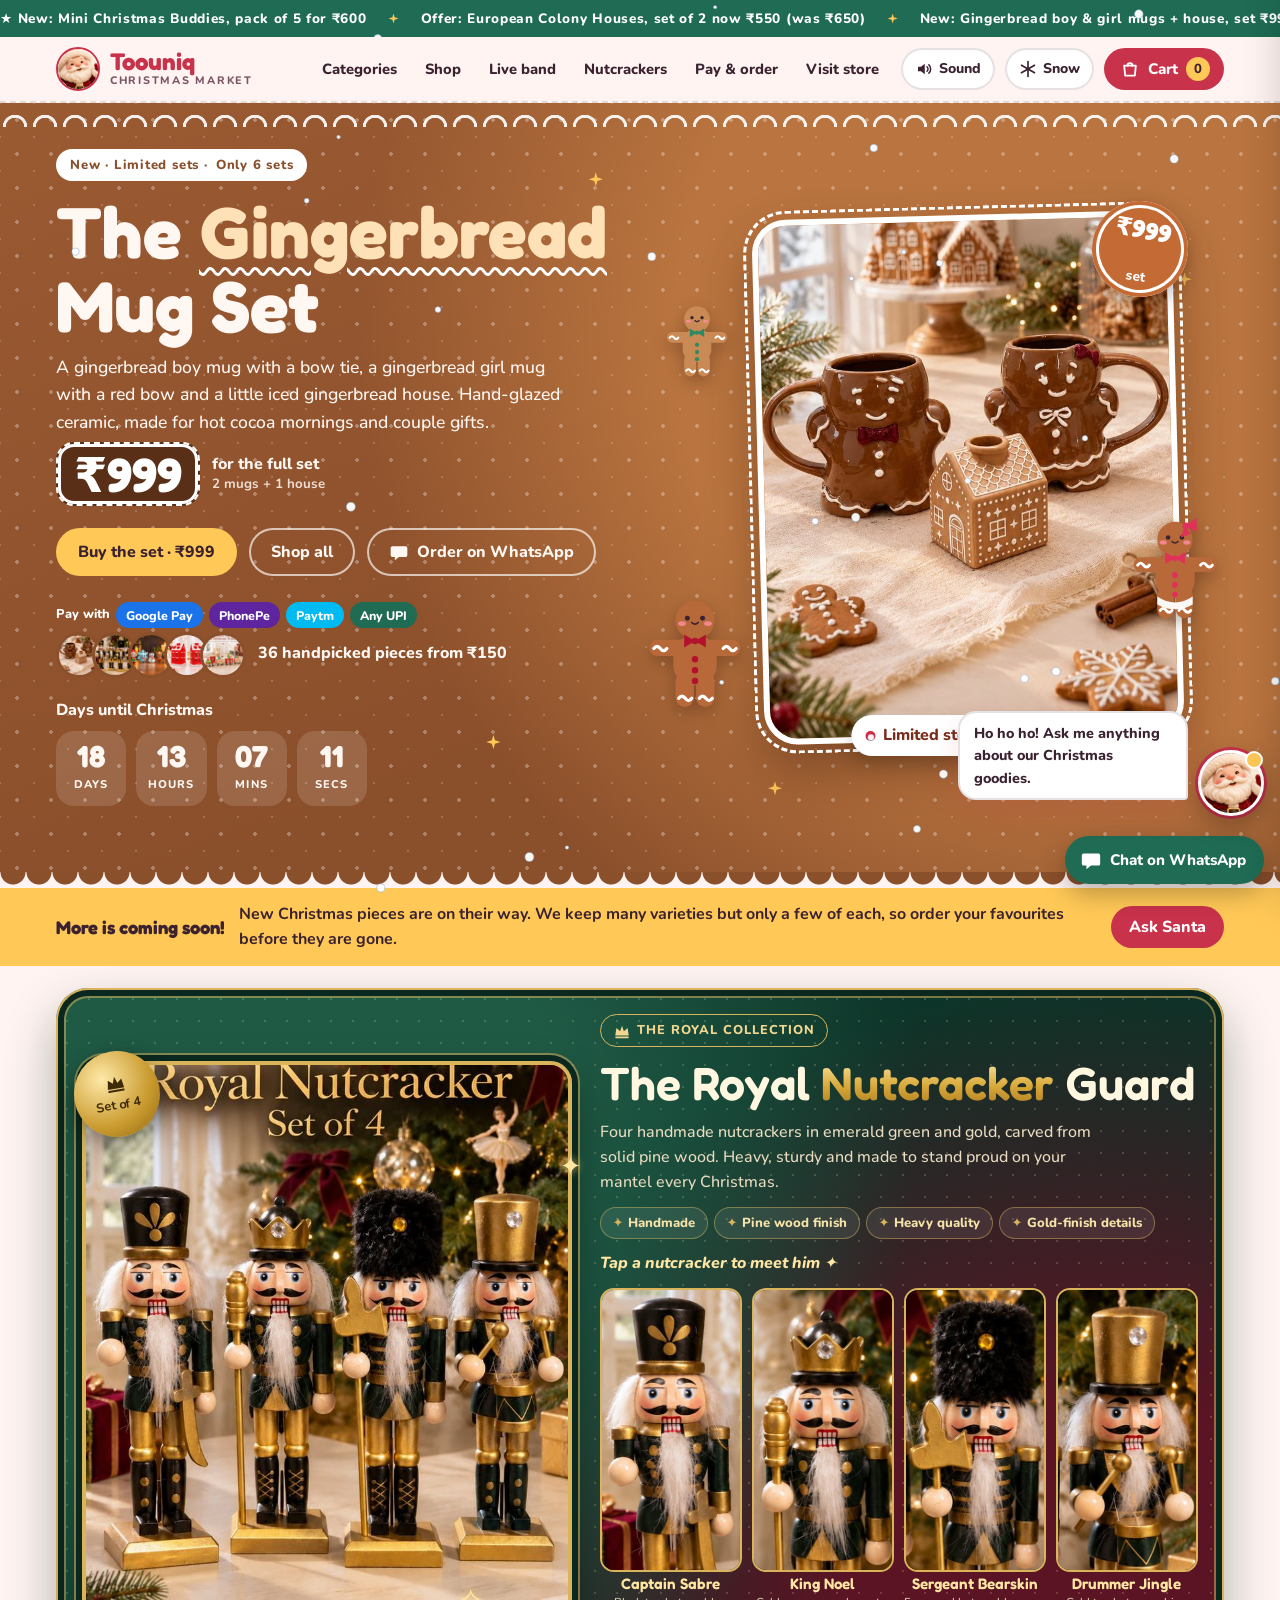
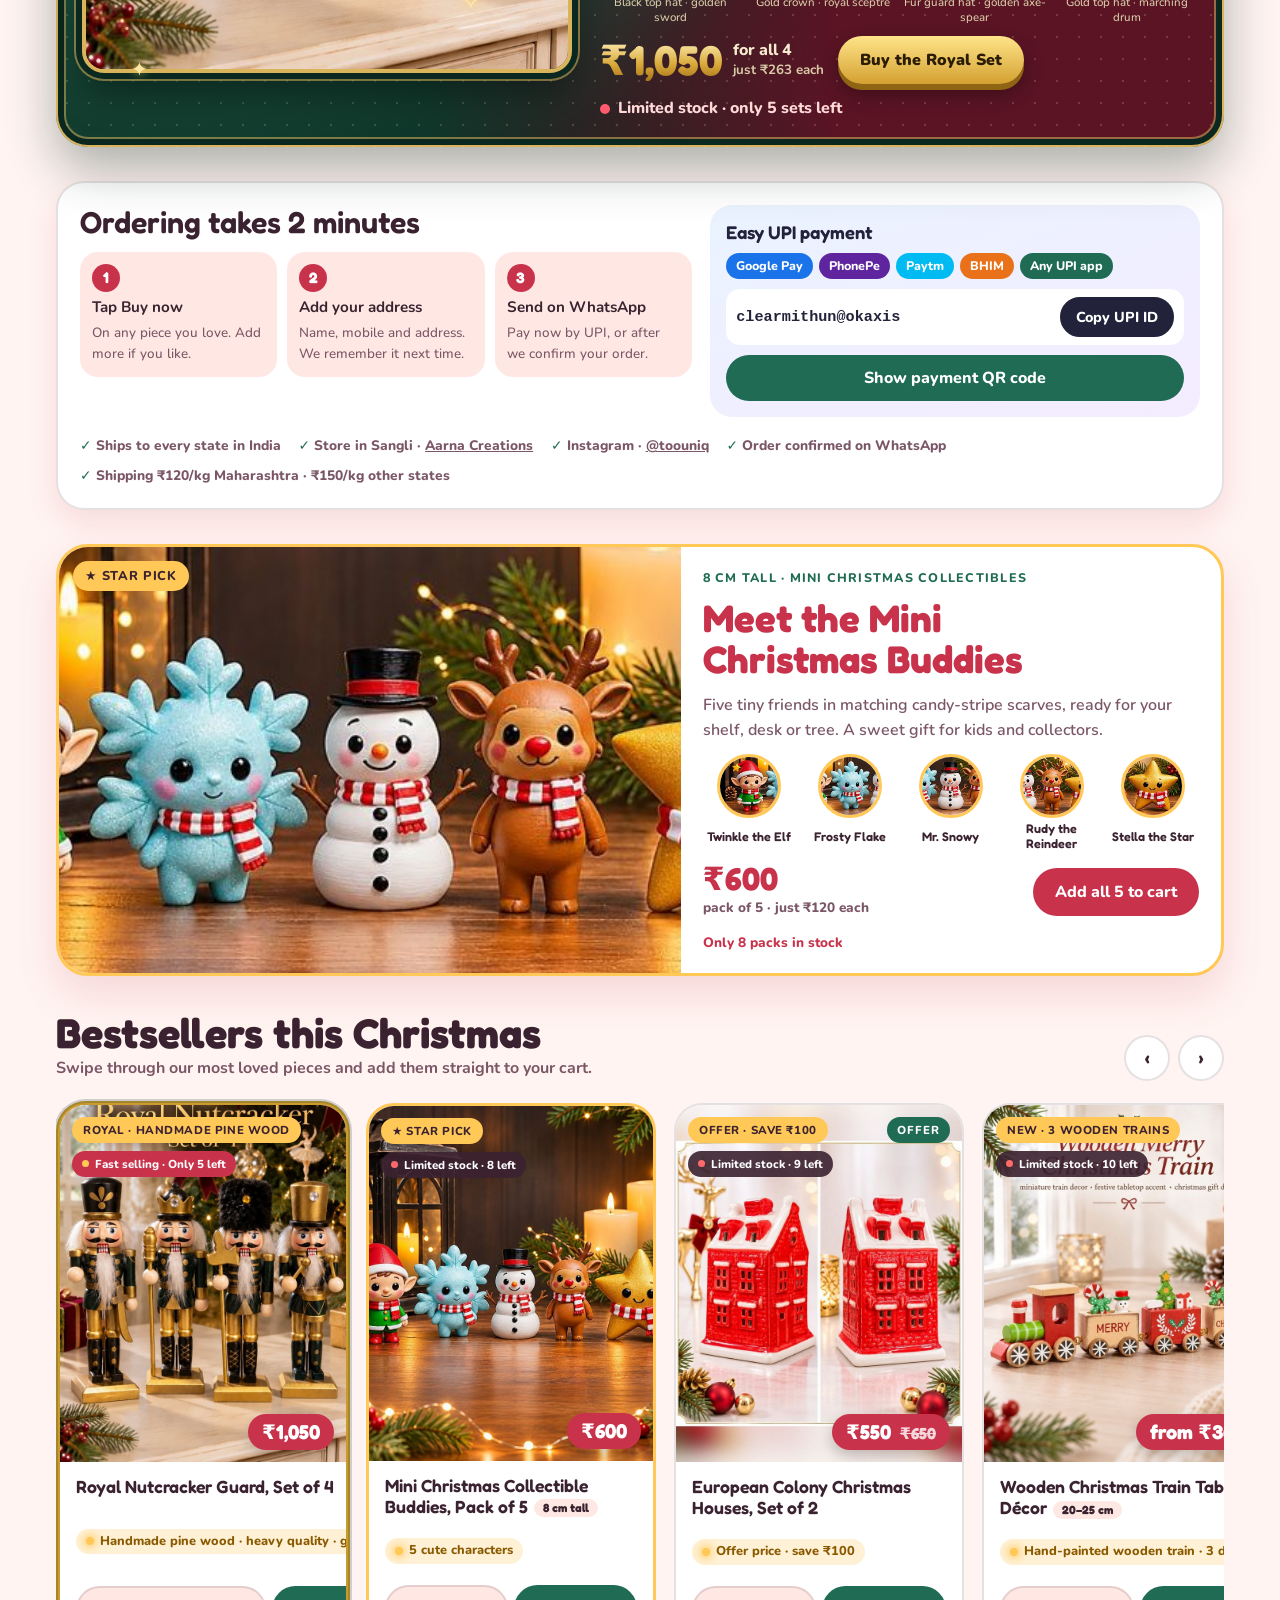
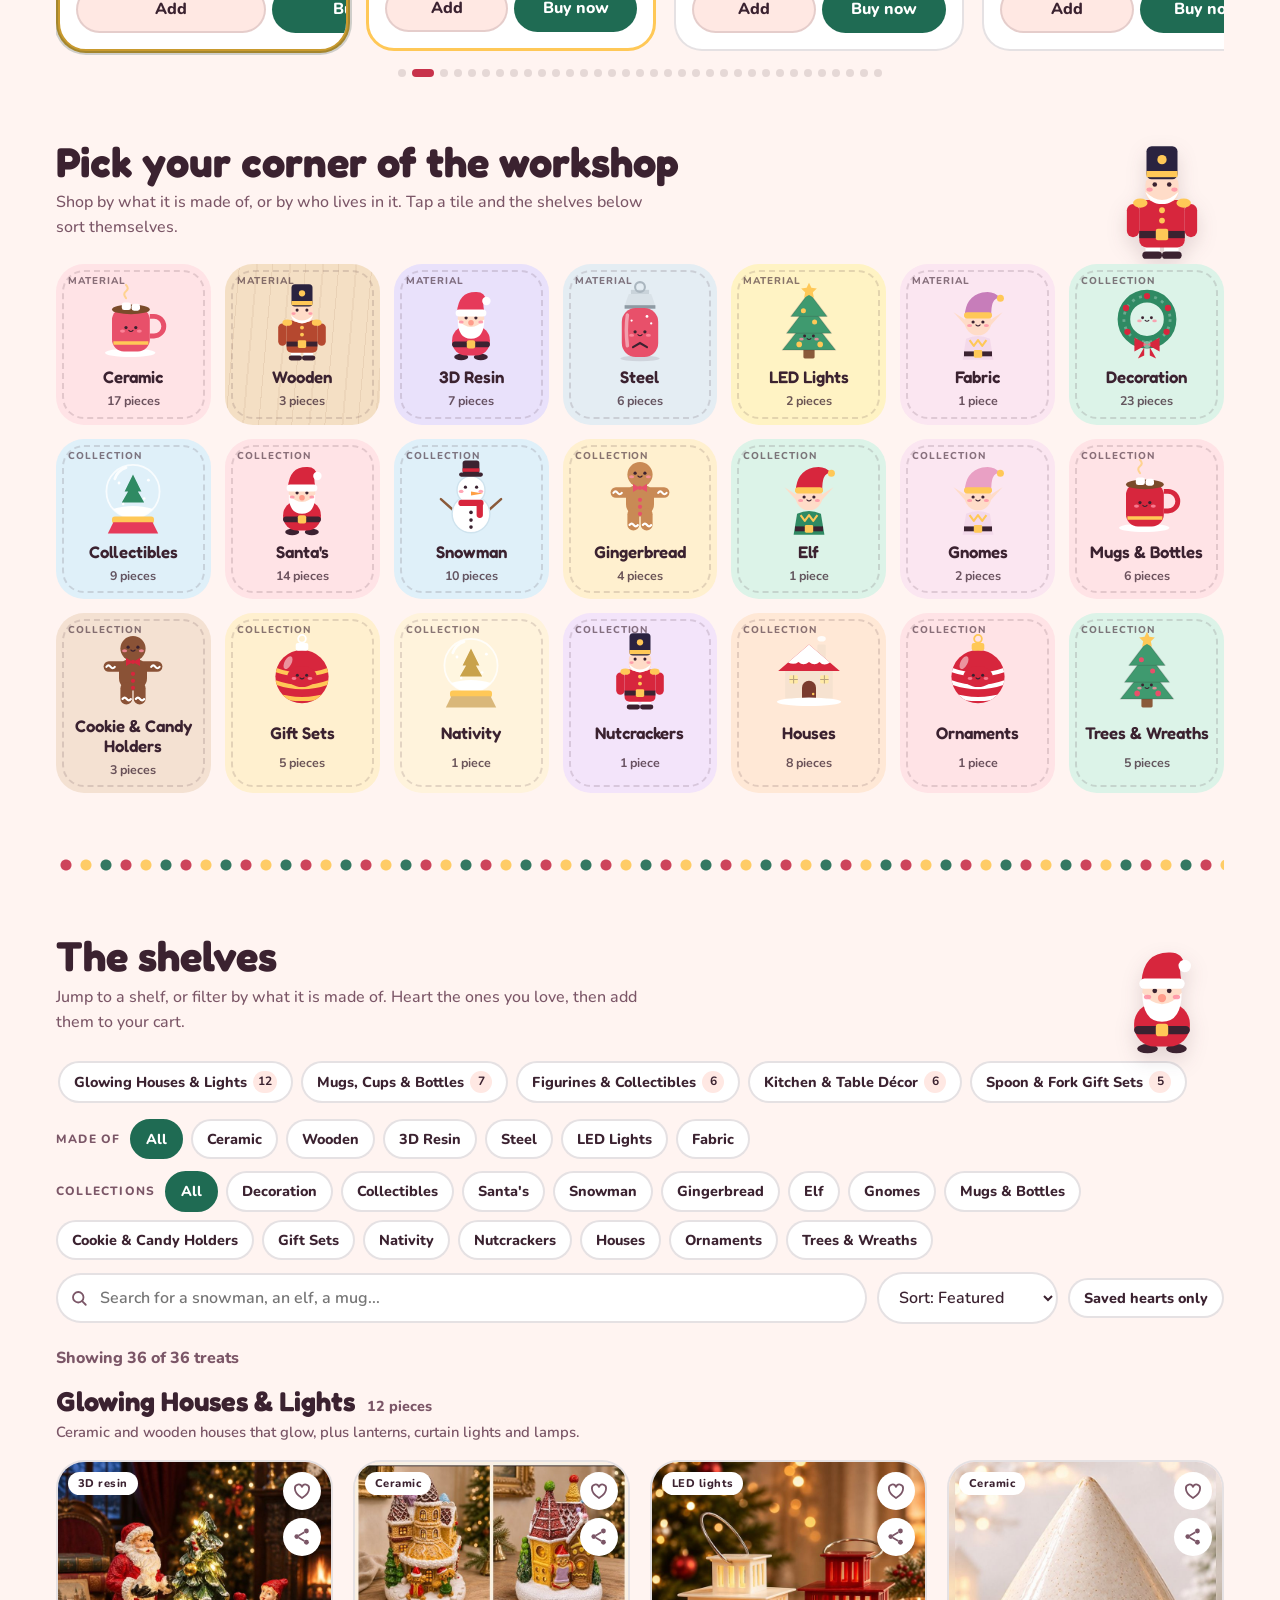
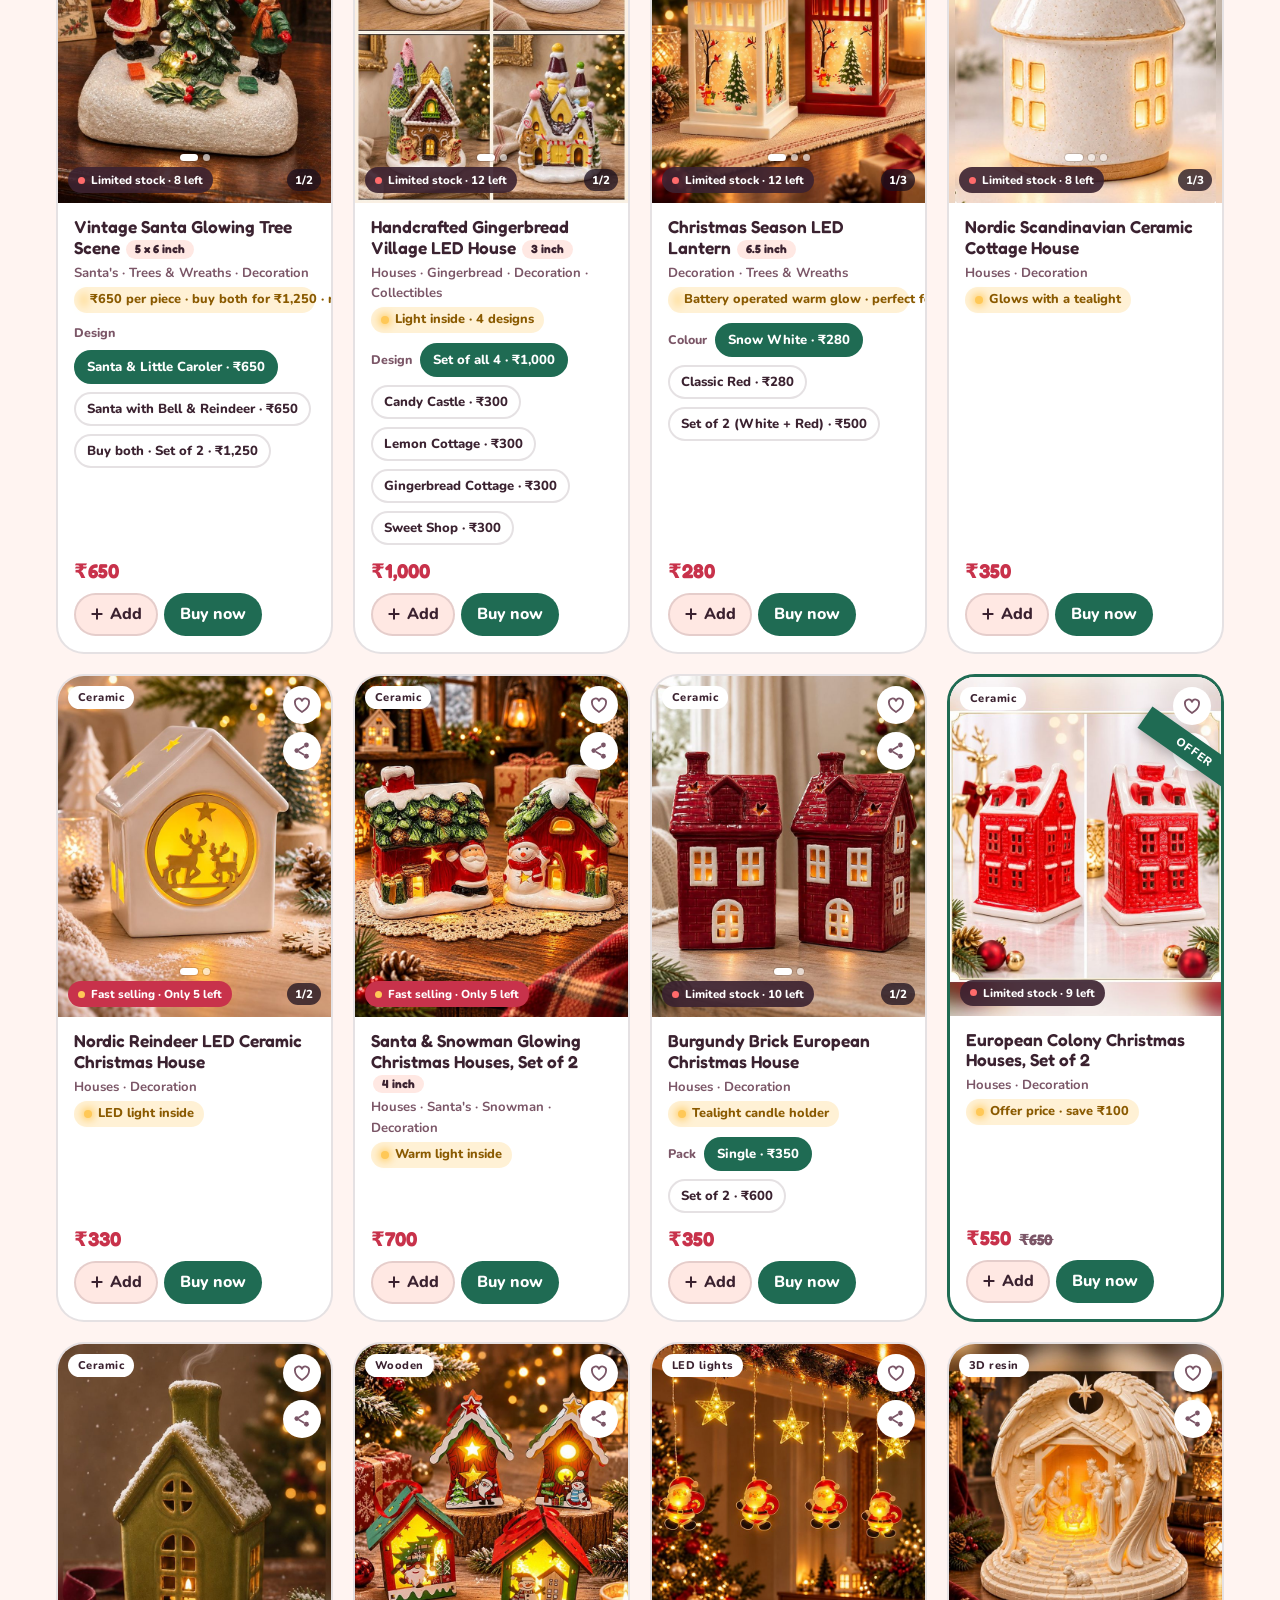
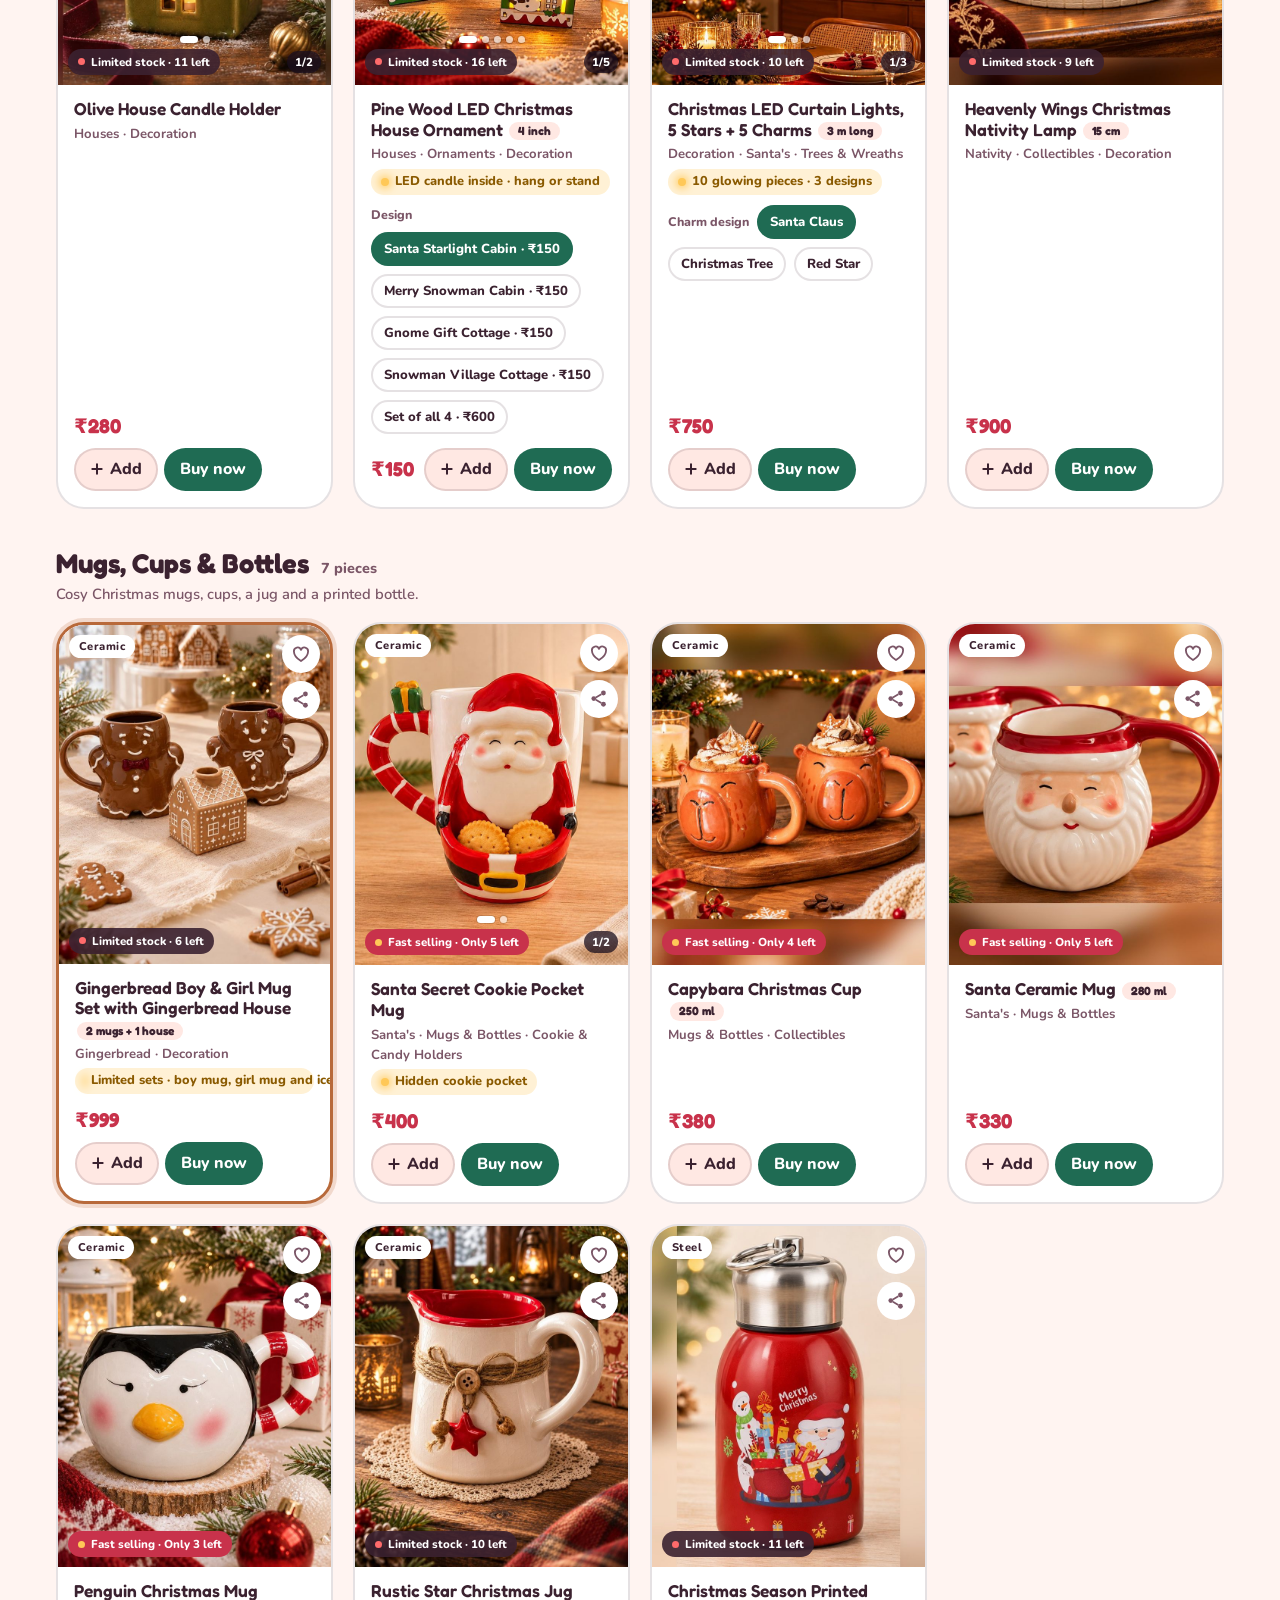
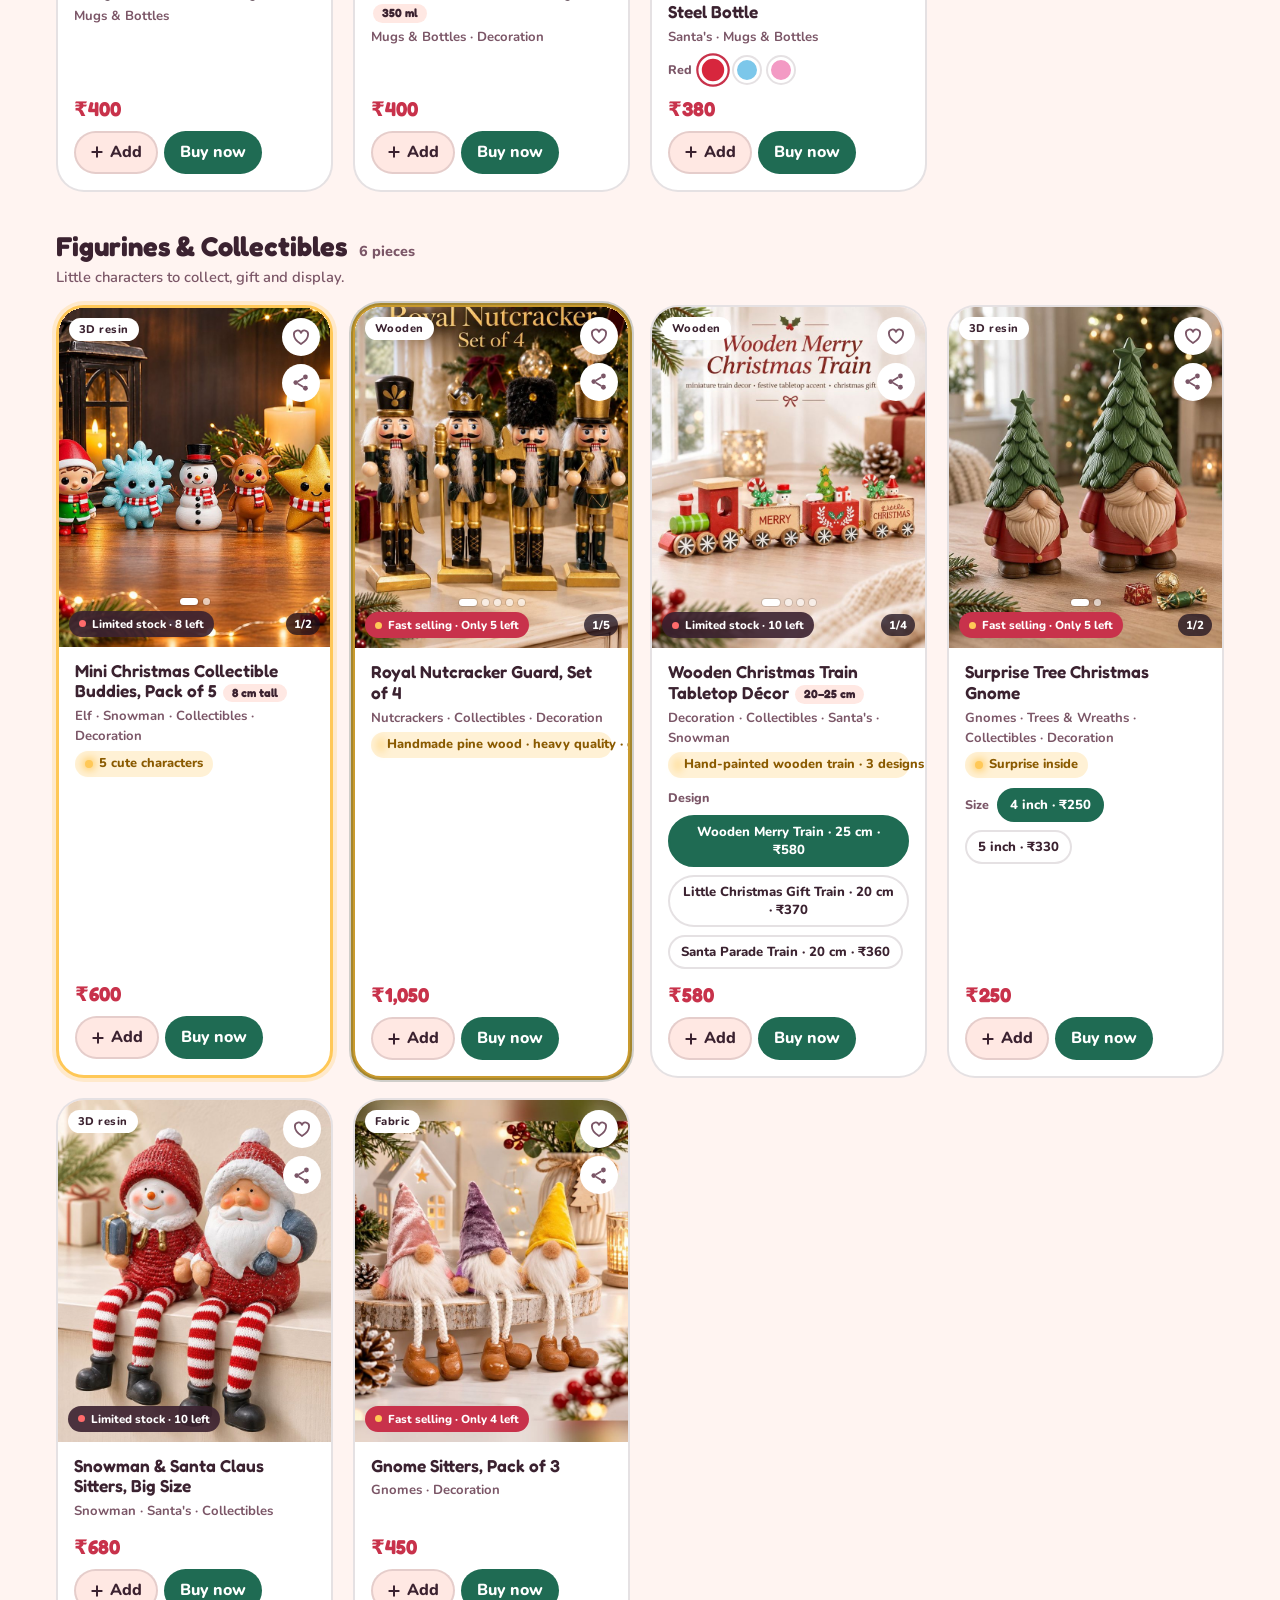
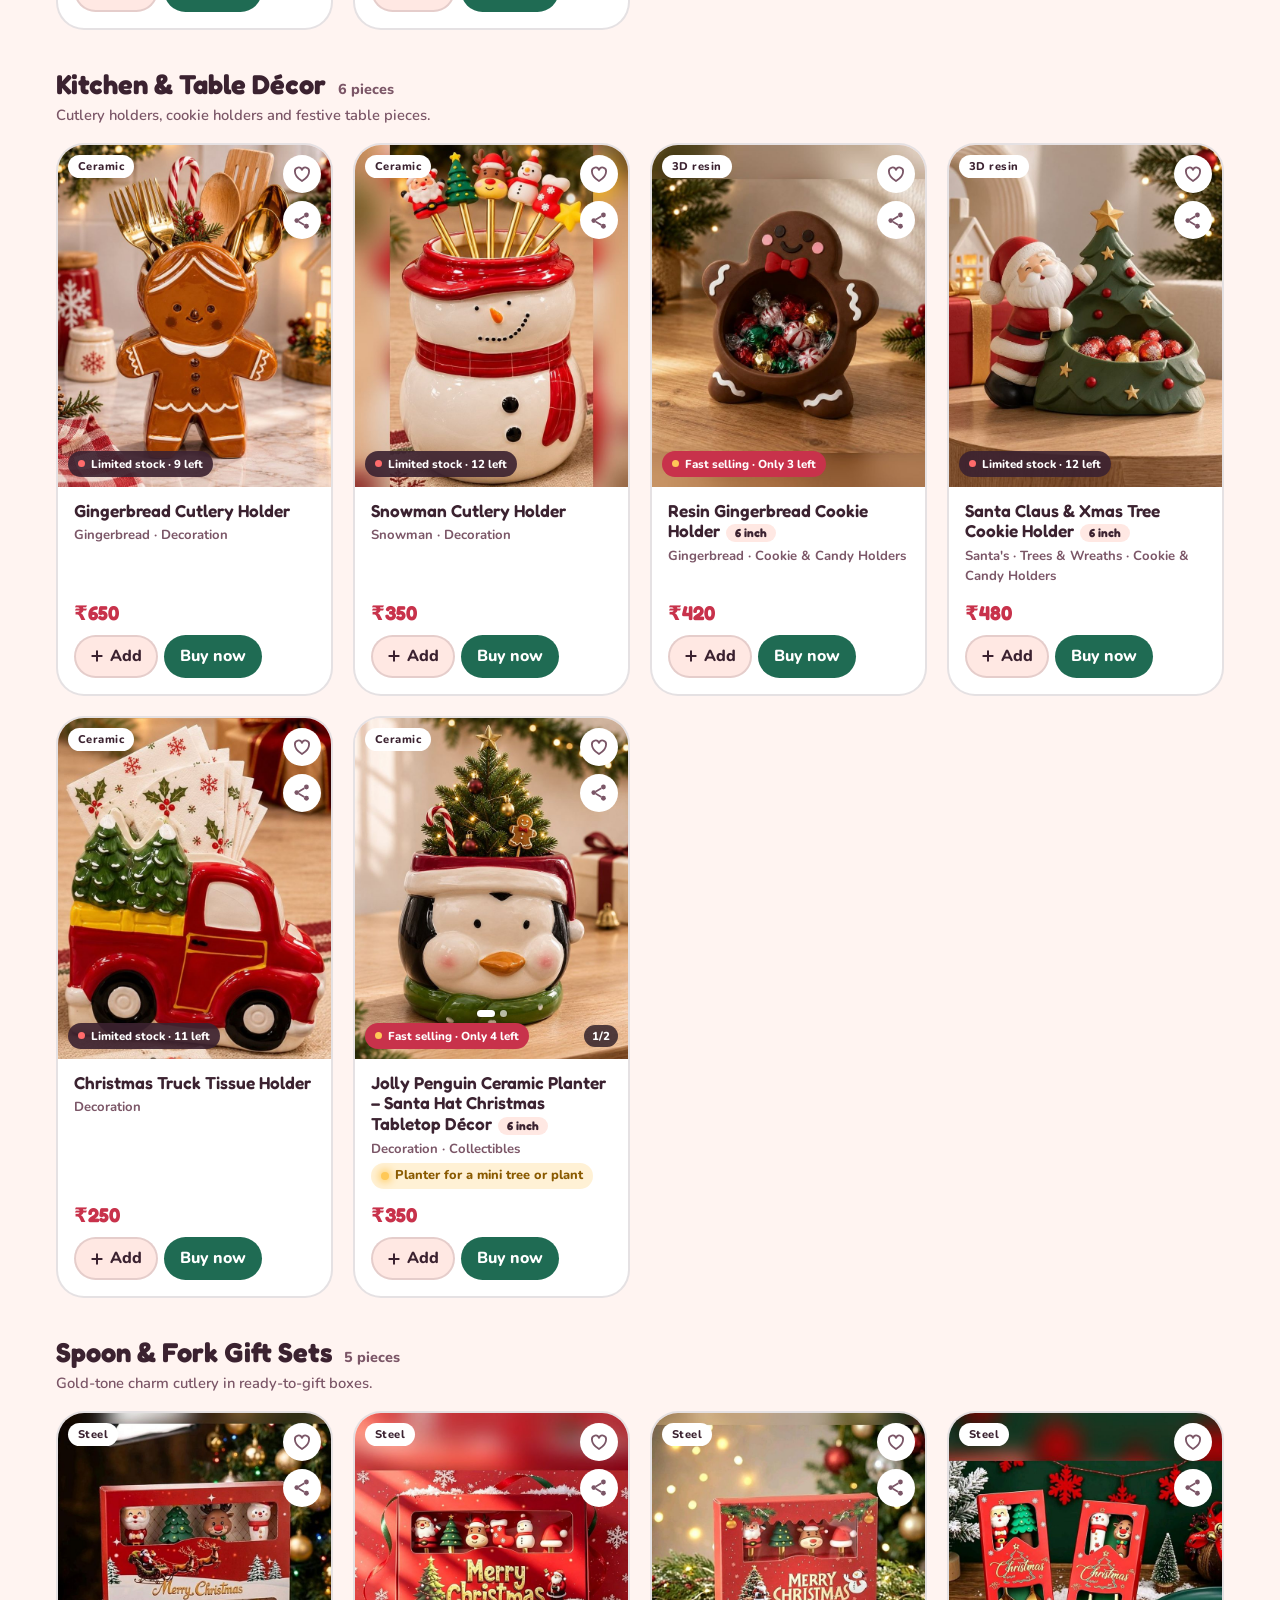
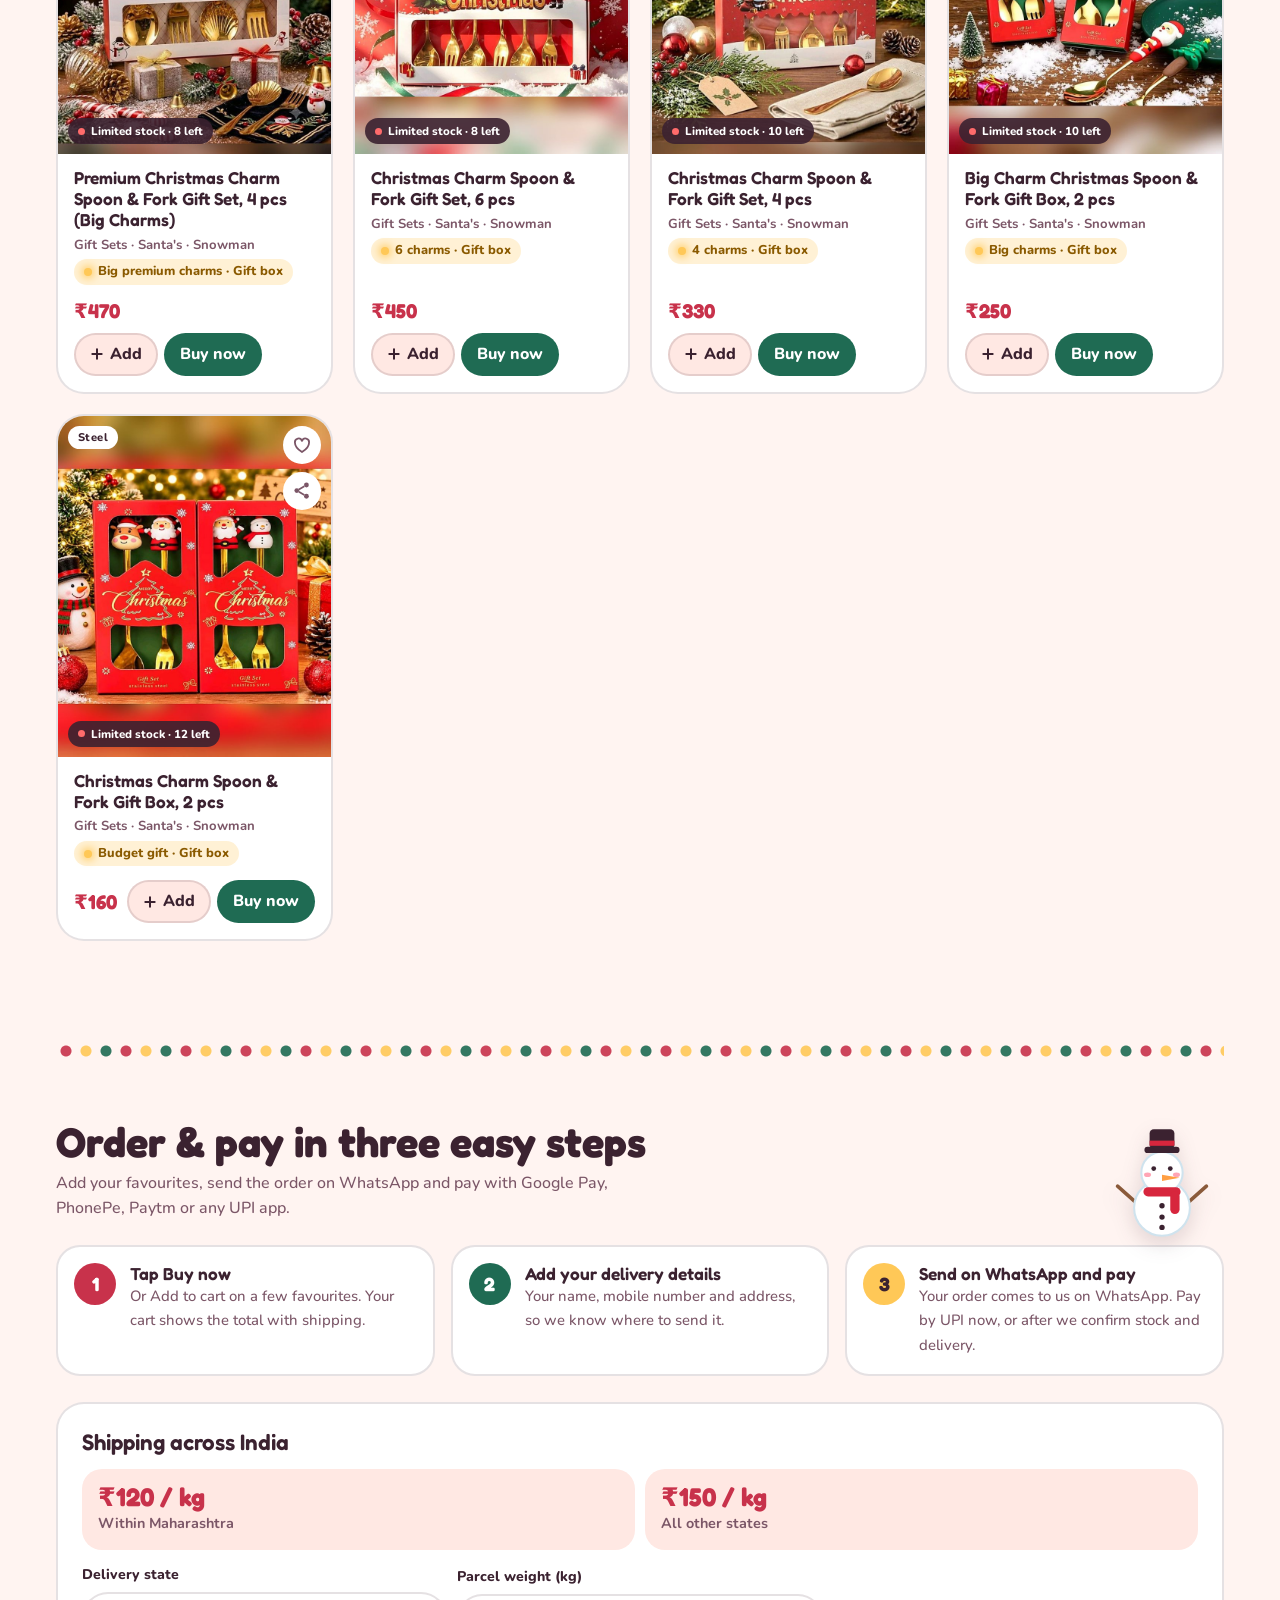
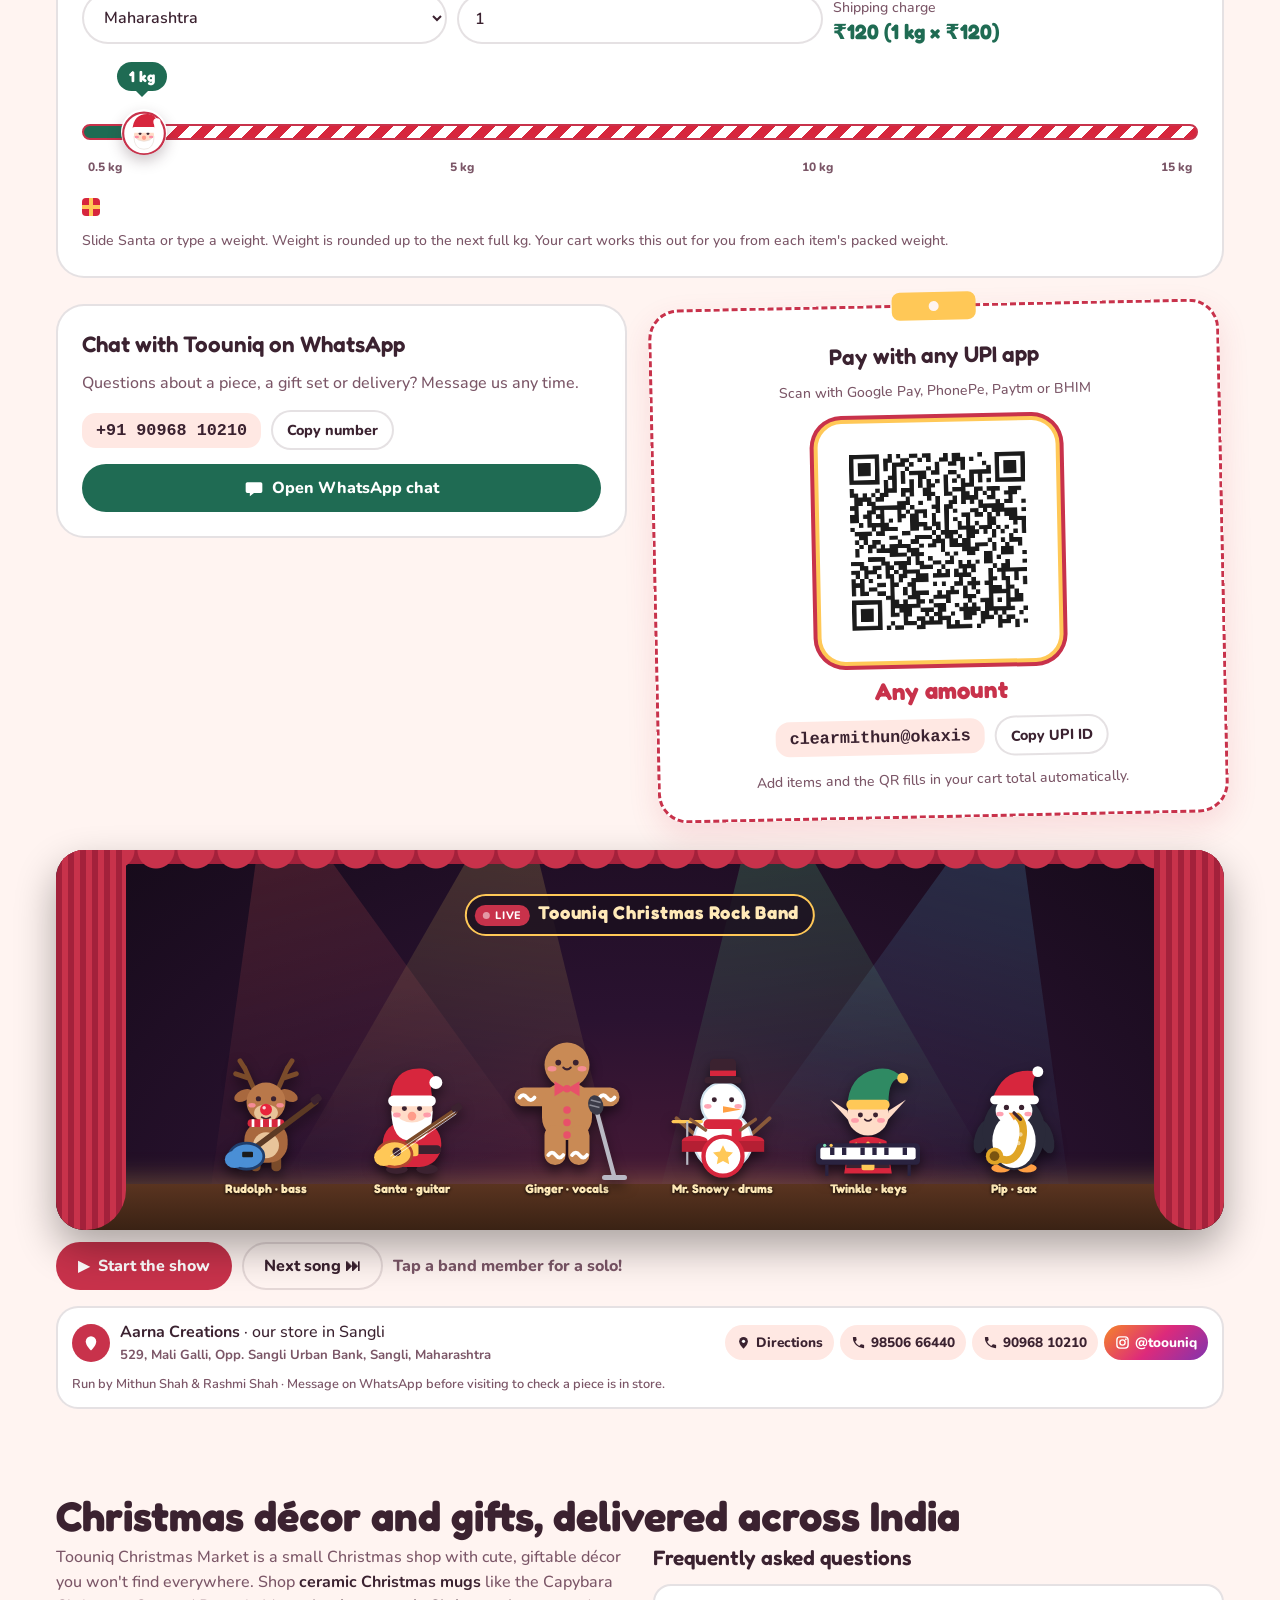
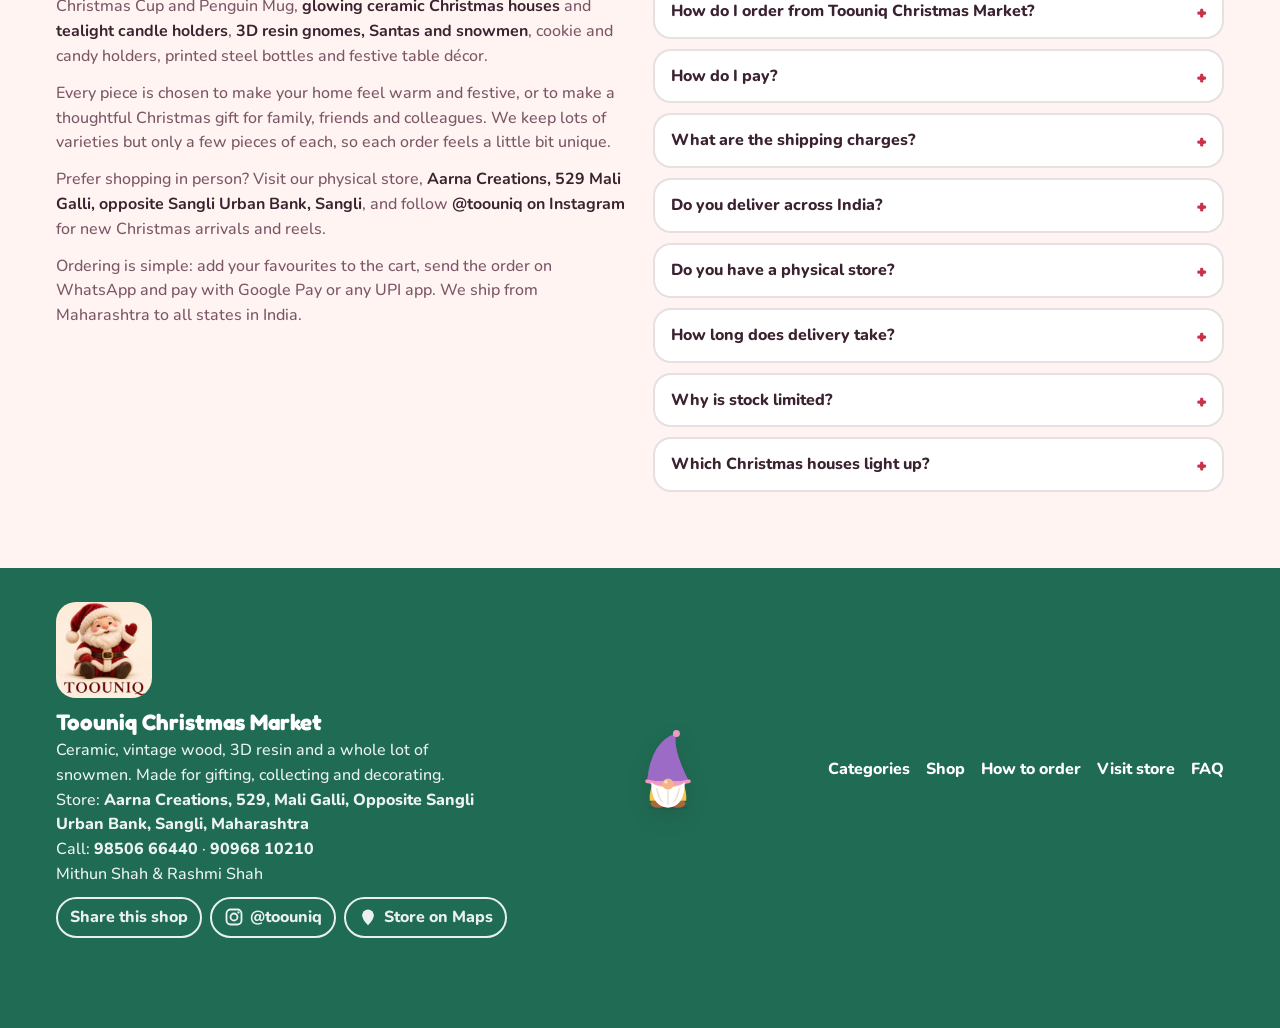
==== commit 450ea151: "Add files via upload" ====
--- a/index.html
+++ b/index.html
@@ -27,7 +27,7 @@
 <link rel="apple-touch-icon" href="img/santa-avatar.jpg">
 <link rel="preload" as="image" href="img/gingerbread-mug-set.jpg">
 <link rel="dns-prefetch" href="https://www.googletagmanager.com">
-<script type="application/ld+json">{"@context": "https://schema.org", "@graph": [{"@type": "OnlineStore", "@id": "https://toouniq.github.io/toouniqxmas-/#shop", "name": "Toouniq Christmas Market", "alternateName": ["Toouniq", "Toouniq Christmas", "toouniq"], "url": "https://toouniq.github.io/toouniqxmas-/", "image": "https://toouniq.github.io/toouniqxmas-/og.jpg", "logo": "https://toouniq.github.io/toouniqxmas-/img/toouniq-logo.jpg", "description": "Cute Christmas décor and gifts: ceramic Christmas houses, mugs, 3D resin gnomes and Santas. Order on WhatsApp, pay by UPI, shipping across India. Physical store: Aarna Creations, Sangli.", "priceRange": "₹150 - ₹1000", "currenciesAccepted": "INR", "paymentAccepted": "UPI, Google Pay, PhonePe, Paytm", "telephone": "+91-9096810210", "sameAs": ["https://www.instagram.com/toouniq/"], "areaServed": {"@type": "Country", "name": "India"}, "address": {"@type": "PostalAddress", "addressLocality": "Sangli", "addressRegion": "Maharashtra", "addressCountry": "IN"}, "contactPoint": {"@type": "ContactPoint", "telephone": "+91-9096810210", "contactType": "sales", "availableLanguage": ["English", "Hindi", "Marathi"]}, "department": {"@id": "https://toouniq.github.io/toouniqxmas-/#store"}, "founder": [{"@type": "Person", "name": "Mithun Shah"}, {"@type": "Person", "name": "Rashmi Shah"}]}, {"@type": "Store", "@id": "https://toouniq.github.io/toouniqxmas-/#store", "name": "Aarna Creations", "alternateName": "Aarna Creations Sangli · Toouniq Christmas store", "url": "https://toouniq.github.io/toouniqxmas-/#store", "image": "https://toouniq.github.io/toouniqxmas-/og.jpg", "description": "Physical store in Sangli, Maharashtra for Toouniq Christmas décor and gifts: ceramic Christmas houses, mugs, gnomes and more.", "priceRange": "₹150 - ₹1000", "sameAs": ["https://www.instagram.com/toouniq/"], "hasMap": "https://maps.app.goo.gl/FKpYqjHd3P21dk3g6", "telephone": ["+91-9850666440", "+91-9096810210"], "founder": [{"@type": "Person", "name": "Mithun Shah"}, {"@type": "Person", "name": "Rashmi Shah"}], "address": {"@type": "PostalAddress", "streetAddress": "529, Mali Galli, Opposite Sangli Urban Bank", "addressLocality": "Sangli", "addressRegion": "Maharashtra", "addressCountry": "IN"}, "geo": {"@type": "GeoCoordinates", "latitude": 16.8581975, "longitude": 74.5740343}, "parentOrganization": {"@id": "https://toouniq.github.io/toouniqxmas-/#shop"}}, {"@type": "ItemList", "name": "Christmas décor", "itemListElement": [{"@type": "ListItem", "position": 1, "item": {"@type": "Product", "name": "Snowman Cutlery Holder", "description": "Snowman Cutlery Holder: cute ceramic Christmas décor from Toouniq. A lovely Christmas gift and home decoration. Limited stock, order on WhatsApp, shipping across India.", "material": "ceramic", "image": "https://toouniq.github.io/toouniqxmas-/img/snowman-cutlery-holder.jpg", "brand": {"@type": "Brand", "name": "Toouniq"}, "offers": {"@type": "Offer", "priceCurrency": "INR", "price": "350", "availability": "https://schema.org/InStock", "url": "https://toouniq.github.io/toouniqxmas-/#snowman-cutlery-holder"}, "url": "https://toouniq.github.io/toouniqxmas-/#snowman-cutlery-holder"}}, {"@type": "ListItem", "position": 2, "item": {"@type": "Product", "name": "Christmas Truck Tissue Holder", "description": "Christmas Truck Tissue Holder: cute ceramic Christmas décor from Toouniq. A lovely Christmas gift and home decoration. Limited stock, order on WhatsApp, shipping across India.", "material": "ceramic", "image": "https://toouniq.github.io/toouniqxmas-/img/christmas-truck-tissue-holder.jpg", "brand": {"@type": "Brand", "name": "Toouniq"}, "offers": {"@type": "Offer", "priceCurrency": "INR", "price": "250", "availability": "https://schema.org/InStock", "url": "https://toouniq.github.io/toouniqxmas-/#christmas-truck-tissue-holder"}, "url": "https://toouniq.github.io/toouniqxmas-/#christmas-truck-tissue-holder"}}, {"@type": "ListItem", "position": 3, "item": {"@type": "Product", "name": "Penguin Christmas Mug", "description": "Penguin Christmas Mug: cute ceramic Christmas décor from Toouniq. A lovely Christmas gift and home decoration. Limited stock, order on WhatsApp, shipping across India.", "material": "ceramic", "image": "https://toouniq.github.io/toouniqxmas-/img/penguin-christmas-mug.jpg", "brand": {"@type": "Brand", "name": "Toouniq"}, "offers": {"@type": "Offer", "priceCurrency": "INR", "price": "400", "availability": "https://schema.org/InStock", "url": "https://toouniq.github.io/toouniqxmas-/#penguin-christmas-mug"}, "url": "https://toouniq.github.io/toouniqxmas-/#penguin-christmas-mug"}}, {"@type": "ListItem", "position": 4, "item": {"@type": "Product", "name": "Olive House Candle Holder", "description": "Olive House Candle Holder: cute ceramic Christmas décor from Toouniq. A lovely Christmas gift and home decoration. Limited stock, order on WhatsApp, shipping across India.", "material": "ceramic", "image": "https://toouniq.github.io/toouniqxmas-/img/olive-house-candle-holder.jpg", "brand": {"@type": "Brand", "name": "Toouniq"}, "offers": {"@type": "Offer", "priceCurrency": "INR", "price": "280", "availability": "https://schema.org/InStock", "url": "https://toouniq.github.io/toouniqxmas-/#olive-house-candle-holder"}, "url": "https://toouniq.github.io/toouniqxmas-/#olive-house-candle-holder"}}, {"@type": "ListItem", "position": 5, "item": {"@type": "Product", "name": "Gingerbread Boy & Girl Mug Set with Gingerbread House", "description": "Gingerbread Boy & Girl Mug Set with Gingerbread House (2 mugs + 1 house): cute ceramic Christmas décor from Toouniq. A lovely Christmas gift and home decoration. Limited stock, order on WhatsApp, shipping across India.", "material": "ceramic", "image": "https://toouniq.github.io/toouniqxmas-/img/gingerbread-mug-set.jpg", "brand": {"@type": "Brand", "name": "Toouniq"}, "offers": {"@type": "Offer", "priceCurrency": "INR", "price": "999", "availability": "https://schema.org/InStock", "url": "https://toouniq.github.io/toouniqxmas-/#gingerbread-boy-girl-mug-set-with-gingerbread-house"}, "url": "https://toouniq.github.io/toouniqxmas-/#gingerbread-boy-girl-mug-set-with-gingerbread-house"}}, {"@type": "ListItem", "position": 6, "item": {"@type": "Product", "name": "Royal Nutcracker Guard, Set of 4", "description": "Royal Nutcracker Guard, Set of 4: cute wooden Christmas décor from Toouniq. A lovely Christmas gift and home decoration. Limited stock, order on WhatsApp, shipping across India.", "material": "wooden", "image": "https://toouniq.github.io/toouniqxmas-/img/royal-nutcracker-set.jpg", "brand": {"@type": "Brand", "name": "Toouniq"}, "offers": {"@type": "Offer", "priceCurrency": "INR", "price": "1050", "availability": "https://schema.org/InStock", "url": "https://toouniq.github.io/toouniqxmas-/#royal-nutcracker-guard-set-of-4"}, "url": "https://toouniq.github.io/toouniqxmas-/#royal-nutcracker-guard-set-of-4"}}, {"@type": "ListItem", "position": 7, "item": {"@type": "Product", "name": "Gingerbread Cutlery Holder", "description": "Gingerbread Cutlery Holder: cute ceramic Christmas décor from Toouniq. A lovely Christmas gift and home decoration. Limited stock, order on WhatsApp, shipping across India.", "material": "ceramic", "image": "https://toouniq.github.io/toouniqxmas-/img/gingerbread-cutlery-holder.jpg", "brand": {"@type": "Brand", "name": "Toouniq"}, "offers": {"@type": "Offer", "priceCurrency": "INR", "price": "650", "availability": "https://schema.org/InStock", "url": "https://toouniq.github.io/toouniqxmas-/#gingerbread-cutlery-holder"}, "url": "https://toouniq.github.io/toouniqxmas-/#gingerbread-cutlery-holder"}}, {"@type": "ListItem", "position": 8, "item": {"@type": "Product", "name": "European Colony Christmas Houses, Set of 2", "description": "European Colony Christmas Houses, Set of 2: cute ceramic Christmas décor from Toouniq. A lovely Christmas gift and home decoration. Limited stock, order on WhatsApp, shipping across India.", "material": "ceramic", "image": "https://toouniq.github.io/toouniqxmas-/img/european-colony-houses.jpg", "brand": {"@type": "Brand", "name": "Toouniq"}, "offers": {"@type": "Offer", "priceCurrency": "INR", "price": "550", "availability": "https://schema.org/InStock", "url": "https://toouniq.github.io/toouniqxmas-/#european-colony-christmas-houses-set-of-2"}, "url": "https://toouniq.github.io/toouniqxmas-/#european-colony-christmas-houses-set-of-2"}}, {"@type": "ListItem", "position": 9, "item": {"@type": "Product", "name": "Snowman & Santa Claus Sitters, Big Size", "description": "Snowman & Santa Claus Sitters, Big Size: cute 3D resin Christmas décor from Toouniq. A lovely Christmas gift and home decoration. Limited stock, order on WhatsApp, shipping across India.", "material": "3D resin", "image": "https://toouniq.github.io/toouniqxmas-/img/snowman-santa-sitters.jpg", "brand": {"@type": "Brand", "name": "Toouniq"}, "offers": {"@type": "Offer", "priceCurrency": "INR", "price": "680", "availability": "https://schema.org/InStock", "url": "https://toouniq.github.io/toouniqxmas-/#snowman-santa-claus-sitters-big-size"}, "url": "https://toouniq.github.io/toouniqxmas-/#snowman-santa-claus-sitters-big-size"}}, {"@type": "ListItem", "position": 10, "item": {"@type": "Product", "name": "Mini Christmas Collectible Buddies, Pack of 5", "description": "Mini Christmas Collectible Buddies, Pack of 5 (8 cm tall): cute 3D resin Christmas décor from Toouniq. A lovely Christmas gift and home decoration. Limited stock, order on WhatsApp, shipping across India.", "material": "3D resin", "image": "https://toouniq.github.io/toouniqxmas-/img/mini-buddies.jpg", "brand": {"@type": "Brand", "name": "Toouniq"}, "offers": {"@type": "Offer", "priceCurrency": "INR", "price": "600", "availability": "https://schema.org/InStock", "url": "https://toouniq.github.io/toouniqxmas-/#mini-christmas-collectible-buddies-pack-of-5"}, "url": "https://toouniq.github.io/toouniqxmas-/#mini-christmas-collectible-buddies-pack-of-5"}}, {"@type": "ListItem", "position": 11, "item": {"@type": "Product", "name": "Premium Christmas Charm Spoon & Fork Gift Set, 4 pcs (Big Charms)", "description": "Premium Christmas Charm Spoon & Fork Gift Set, 4 pcs (Big Charms): cute stainless steel Christmas décor from Toouniq. A lovely Christmas gift and home decoration. Limited stock, order on WhatsApp, shipping across India.", "material": "stainless steel", "image": "https://toouniq.github.io/toouniqxmas-/img/charm-set-4-premium.jpg", "brand": {"@type": "Brand", "name": "Toouniq"}, "offers": {"@type": "Offer", "priceCurrency": "INR", "price": "470", "availability": "https://schema.org/InStock", "url": "https://toouniq.github.io/toouniqxmas-/#premium-christmas-charm-spoon-fork-gift-set-4-pcs-big-charms"}, "url": "https://toouniq.github.io/toouniqxmas-/#premium-christmas-charm-spoon-fork-gift-set-4-pcs-big-charms"}}, {"@type": "ListItem", "position": 12, "item": {"@type": "Product", "name": "Christmas Charm Spoon & Fork Gift Set, 6 pcs", "description": "Christmas Charm Spoon & Fork Gift Set, 6 pcs: cute stainless steel Christmas décor from Toouniq. A lovely Christmas gift and home decoration. Limited stock, order on WhatsApp, shipping across India.", "material": "stainless steel", "image": "https://toouniq.github.io/toouniqxmas-/img/charm-set-6.jpg", "brand": {"@type": "Brand", "name": "Toouniq"}, "offers": {"@type": "Offer", "priceCurrency": "INR", "price": "450", "availability": "https://schema.org/InStock", "url": "https://toouniq.github.io/toouniqxmas-/#christmas-charm-spoon-fork-gift-set-6-pcs"}, "url": "https://toouniq.github.io/toouniqxmas-/#christmas-charm-spoon-fork-gift-set-6-pcs"}}, {"@type": "ListItem", "position": 13, "item": {"@type": "Product", "name": "Christmas Charm Spoon & Fork Gift Set, 4 pcs", "description": "Christmas Charm Spoon & Fork Gift Set, 4 pcs: cute stainless steel Christmas décor from Toouniq. A lovely Christmas gift and home decoration. Limited stock, order on WhatsApp, shipping across India.", "material": "stainless steel", "image": "https://toouniq.github.io/toouniqxmas-/img/charm-set-4.jpg", "brand": {"@type": "Brand", "name": "Toouniq"}, "offers": {"@type": "Offer", "priceCurrency": "INR", "price": "330", "availability": "https://schema.org/InStock", "url": "https://toouniq.github.io/toouniqxmas-/#christmas-charm-spoon-fork-gift-set-4-pcs"}, "url": "https://toouniq.github.io/toouniqxmas-/#christmas-charm-spoon-fork-gift-set-4-pcs"}}, {"@type": "ListItem", "position": 14, "item": {"@type": "Product", "name": "Big Charm Christmas Spoon & Fork Gift Box, 2 pcs", "description": "Big Charm Christmas Spoon & Fork Gift Box, 2 pcs: cute stainless steel Christmas décor from Toouniq. A lovely Christmas gift and home decoration. Limited stock, order on WhatsApp, shipping across India.", "material": "stainless steel", "image": "https://toouniq.github.io/toouniqxmas-/img/charm-set-2-big.jpg", "brand": {"@type": "Brand", "name": "Toouniq"}, "offers": {"@type": "Offer", "priceCurrency": "INR", "price": "250", "availability": "https://schema.org/InStock", "url": "https://toouniq.github.io/toouniqxmas-/#big-charm-christmas-spoon-fork-gift-box-2-pcs"}, "url": "https://toouniq.github.io/toouniqxmas-/#big-charm-christmas-spoon-fork-gift-box-2-pcs"}}, {"@type": "ListItem", "position": 15, "item": {"@type": "Product", "name": "Christmas Charm Spoon & Fork Gift Box, 2 pcs", "description": "Christmas Charm Spoon & Fork Gift Box, 2 pcs: cute stainless steel Christmas décor from Toouniq. A lovely Christmas gift and home decoration. Limited stock, order on WhatsApp, shipping across India.", "material": "stainless steel", "image": "https://toouniq.github.io/toouniqxmas-/img/charm-set-2.jpg", "brand": {"@type": "Brand", "name": "Toouniq"}, "offers": {"@type": "Offer", "priceCurrency": "INR", "price": "160", "availability": "https://schema.org/InStock", "url": "https://toouniq.github.io/toouniqxmas-/#christmas-charm-spoon-fork-gift-box-2-pcs"}, "url": "https://toouniq.github.io/toouniqxmas-/#christmas-charm-spoon-fork-gift-box-2-pcs"}}, {"@type": "ListItem", "position": 16, "item": {"@type": "Product", "name": "Handcrafted Gingerbread Village LED House", "description": "Handcrafted Gingerbread Village LED House (3 inch): cute ceramic Christmas décor from Toouniq. A lovely Christmas gift and home decoration. Limited stock, order on WhatsApp, shipping across India.", "material": "ceramic", "image": "https://toouniq.github.io/toouniqxmas-/img/gb-house-set4.jpg", "brand": {"@type": "Brand", "name": "Toouniq"}, "offers": {"@type": "Offer", "priceCurrency": "INR", "price": "300", "availability": "https://schema.org/InStock", "url": "https://toouniq.github.io/toouniqxmas-/#handcrafted-gingerbread-village-led-house"}, "url": "https://toouniq.github.io/toouniqxmas-/#handcrafted-gingerbread-village-led-house"}}, {"@type": "ListItem", "position": 17, "item": {"@type": "Product", "name": "Pine Wood LED Christmas House Ornament", "description": "Pine Wood LED Christmas House Ornament (4 inch): cute wooden Christmas décor from Toouniq. A lovely Christmas gift and home decoration. Limited stock, order on WhatsApp, shipping across India.", "material": "wooden", "image": "https://toouniq.github.io/toouniqxmas-/img/pine-house-all.jpg", "brand": {"@type": "Brand", "name": "Toouniq"}, "offers": {"@type": "Offer", "priceCurrency": "INR", "price": "150", "availability": "https://schema.org/InStock", "url": "https://toouniq.github.io/toouniqxmas-/#pine-wood-led-christmas-house-ornament"}, "url": "https://toouniq.github.io/toouniqxmas-/#pine-wood-led-christmas-house-ornament"}}, {"@type": "ListItem", "position": 18, "item": {"@type": "Product", "name": "Wooden Christmas Train Tabletop Décor", "description": "Wooden Christmas Train Tabletop Décor (20–25 cm): cute wooden Christmas décor from Toouniq. A lovely Christmas gift and home decoration. Limited stock, order on WhatsApp, shipping across India.", "material": "wooden", "image": "https://toouniq.github.io/toouniqxmas-/img/train-wooden-merry.jpg", "brand": {"@type": "Brand", "name": "Toouniq"}, "offers": {"@type": "Offer", "priceCurrency": "INR", "price": "360", "availability": "https://schema.org/InStock", "url": "https://toouniq.github.io/toouniqxmas-/#wooden-christmas-train-tabletop-decor"}, "url": "https://toouniq.github.io/toouniqxmas-/#wooden-christmas-train-tabletop-decor"}}, {"@type": "ListItem", "position": 19, "item": {"@type": "Product", "name": "Christmas LED Curtain Lights, 5 Stars + 5 Charms", "description": "Christmas LED Curtain Lights, 5 Stars + 5 Charms (3 m long): cute LED light-up Christmas décor from Toouniq. A lovely Christmas gift and home decoration. Limited stock, order on WhatsApp, shipping across India.", "material": "LED light-up", "image": "https://toouniq.github.io/toouniqxmas-/img/curtain-santa.jpg", "brand": {"@type": "Brand", "name": "Toouniq"}, "offers": {"@type": "Offer", "priceCurrency": "INR", "price": "750", "availability": "https://schema.org/InStock", "url": "https://toouniq.github.io/toouniqxmas-/#christmas-led-curtain-lights-5-stars-5-charms"}, "url": "https://toouniq.github.io/toouniqxmas-/#christmas-led-curtain-lights-5-stars-5-charms"}}, {"@type": "ListItem", "position": 20, "item": {"@type": "Product", "name": "Nordic Scandinavian Ceramic Cottage House", "description": "Nordic Scandinavian Ceramic Cottage House: cute ceramic Christmas décor from Toouniq. A lovely Christmas gift and home decoration. Limited stock, order on WhatsApp, shipping across India.", "material": "ceramic", "image": "https://toouniq.github.io/toouniqxmas-/img/nordic-cottage-1.jpg", "brand": {"@type": "Brand", "name": "Toouniq"}, "offers": {"@type": "Offer", "priceCurrency": "INR", "price": "350", "availability": "https://schema.org/InStock", "url": "https://toouniq.github.io/toouniqxmas-/#nordic-scandinavian-ceramic-cottage-house"}, "url": "https://toouniq.github.io/toouniqxmas-/#nordic-scandinavian-ceramic-cottage-house"}}, {"@type": "ListItem", "position": 21, "item": {"@type": "Product", "name": "Nordic Reindeer LED Ceramic Christmas House", "description": "Nordic Reindeer LED Ceramic Christmas House: cute ceramic Christmas décor from Toouniq. A lovely Christmas gift and home decoration. Limited stock, order on WhatsApp, shipping across India.", "material": "ceramic", "image": "https://toouniq.github.io/toouniqxmas-/img/nordic-reindeer-led-house.jpg", "brand": {"@type": "Brand", "name": "Toouniq"}, "offers": {"@type": "Offer", "priceCurrency": "INR", "price": "330", "availability": "https://schema.org/InStock", "url": "https://toouniq.github.io/toouniqxmas-/#nordic-reindeer-led-ceramic-christmas-house"}, "url": "https://toouniq.github.io/toouniqxmas-/#nordic-reindeer-led-ceramic-christmas-house"}}, {"@type": "ListItem", "position": 22, "item": {"@type": "Product", "name": "Santa Secret Cookie Pocket Mug", "description": "Santa Secret Cookie Pocket Mug: cute ceramic Christmas décor from Toouniq. A lovely Christmas gift and home decoration. Limited stock, order on WhatsApp, shipping across India.", "material": "ceramic", "image": "https://toouniq.github.io/toouniqxmas-/img/santa-cookie-pocket-mug.jpg", "brand": {"@type": "Brand", "name": "Toouniq"}, "offers": {"@type": "Offer", "priceCurrency": "INR", "price": "400", "availability": "https://schema.org/InStock", "url": "https://toouniq.github.io/toouniqxmas-/#santa-secret-cookie-pocket-mug"}, "url": "https://toouniq.github.io/toouniqxmas-/#santa-secret-cookie-pocket-mug"}}, {"@type": "ListItem", "position": 23, "item": {"@type": "Product", "name": "Jolly Penguin Ceramic Planter – Santa Hat Christmas Tabletop Décor", "description": "Jolly Penguin Ceramic Planter – Santa Hat Christmas Tabletop Décor (6 inch): cute ceramic Christmas décor from Toouniq. A lovely Christmas gift and home decoration. Limited stock, order on WhatsApp, shipping across India.", "material": "ceramic", "image": "https://toouniq.github.io/toouniqxmas-/img/jolly-penguin-planter.jpg", "brand": {"@type": "Brand", "name": "Toouniq"}, "offers": {"@type": "Offer", "priceCurrency": "INR", "price": "350", "availability": "https://schema.org/InStock", "url": "https://toouniq.github.io/toouniqxmas-/#jolly-penguin-ceramic-planter-santa-hat-christmas-tabletop-decor"}, "url": "https://toouniq.github.io/toouniqxmas-/#jolly-penguin-ceramic-planter-santa-hat-christmas-tabletop-decor"}}, {"@type": "ListItem", "position": 24, "item": {"@type": "Product", "name": "Burgundy Brick European Christmas House", "description": "Burgundy Brick European Christmas House: cute ceramic Christmas décor from Toouniq. A lovely Christmas gift and home decoration. Limited stock, order on WhatsApp, shipping across India.", "material": "ceramic", "image": "https://toouniq.github.io/toouniqxmas-/img/brick-house-pair.jpg", "brand": {"@type": "Brand", "name": "Toouniq"}, "offers": {"@type": "Offer", "priceCurrency": "INR", "price": "350", "availability": "https://schema.org/InStock", "url": "https://toouniq.github.io/toouniqxmas-/#burgundy-brick-european-christmas-house"}, "url": "https://toouniq.github.io/toouniqxmas-/#burgundy-brick-european-christmas-house"}}, {"@type": "ListItem", "position": 25, "item": {"@type": "Product", "name": "Surprise Tree Christmas Gnome", "description": "Surprise Tree Christmas Gnome: cute 3D resin Christmas décor from Toouniq. A lovely Christmas gift and home decoration. Limited stock, order on WhatsApp, shipping across India.", "material": "3D resin", "image": "https://toouniq.github.io/toouniqxmas-/img/surprise-tree-gnome.jpg", "brand": {"@type": "Brand", "name": "Toouniq"}, "offers": {"@type": "Offer", "priceCurrency": "INR", "price": "250", "availability": "https://schema.org/InStock", "url": "https://toouniq.github.io/toouniqxmas-/#surprise-tree-christmas-gnome"}, "url": "https://toouniq.github.io/toouniqxmas-/#surprise-tree-christmas-gnome"}}, {"@type": "ListItem", "position": 26, "item": {"@type": "Product", "name": "Santa & Snowman Glowing Christmas Houses, Set of 2", "description": "Santa & Snowman Glowing Christmas Houses, Set of 2 (4 inch): cute ceramic Christmas décor from Toouniq. A lovely Christmas gift and home decoration. Limited stock, order on WhatsApp, shipping across India.", "material": "ceramic", "image": "https://toouniq.github.io/toouniqxmas-/img/santa-snowman-glow-houses.jpg", "brand": {"@type": "Brand", "name": "Toouniq"}, "offers": {"@type": "Offer", "priceCurrency": "INR", "price": "700", "availability": "https://schema.org/InStock", "url": "https://toouniq.github.io/toouniqxmas-/#santa-snowman-glowing-christmas-houses-set-of-2"}, "url": "https://toouniq.github.io/toouniqxmas-/#santa-snowman-glowing-christmas-houses-set-of-2"}}, {"@type": "ListItem", "position": 27, "item": {"@type": "Product", "name": "Rustic Star Christmas Jug", "description": "Rustic Star Christmas Jug (350 ml): cute ceramic Christmas décor from Toouniq. A lovely Christmas gift and home decoration. Limited stock, order on WhatsApp, shipping across India.", "material": "ceramic", "image": "https://toouniq.github.io/toouniqxmas-/img/rustic-star-christmas-jug.jpg", "brand": {"@type": "Brand", "name": "Toouniq"}, "offers": {"@type": "Offer", "priceCurrency": "INR", "price": "400", "availability": "https://schema.org/InStock", "url": "https://toouniq.github.io/toouniqxmas-/#rustic-star-christmas-jug"}, "url": "https://toouniq.github.io/toouniqxmas-/#rustic-star-christmas-jug"}}, {"@type": "ListItem", "position": 28, "item": {"@type": "Product", "name": "Capybara Christmas Cup", "description": "Capybara Christmas Cup (250 ml): cute ceramic Christmas décor from Toouniq. A lovely Christmas gift and home decoration. Limited stock, order on WhatsApp, shipping across India.", "material": "ceramic", "image": "https://toouniq.github.io/toouniqxmas-/img/capybara-christmas-cup.jpg", "brand": {"@type": "Brand", "name": "Toouniq"}, "offers": {"@type": "Offer", "priceCurrency": "INR", "price": "380", "availability": "https://schema.org/InStock", "url": "https://toouniq.github.io/toouniqxmas-/#capybara-christmas-cup"}, "url": "https://toouniq.github.io/toouniqxmas-/#capybara-christmas-cup"}}, {"@type": "ListItem", "position": 29, "item": {"@type": "Product", "name": "Santa Ceramic Mug", "description": "Santa Ceramic Mug (280 ml): cute ceramic Christmas décor from Toouniq. A lovely Christmas gift and home decoration. Limited stock, order on WhatsApp, shipping across India.", "material": "ceramic", "image": "https://toouniq.github.io/toouniqxmas-/img/santa-ceramic-mug.jpg", "brand": {"@type": "Brand", "name": "Toouniq"}, "offers": {"@type": "Offer", "priceCurrency": "INR", "price": "330", "availability": "https://schema.org/InStock", "url": "https://toouniq.github.io/toouniqxmas-/#santa-ceramic-mug"}, "url": "https://toouniq.github.io/toouniqxmas-/#santa-ceramic-mug"}}, {"@type": "ListItem", "position": 30, "item": {"@type": "Product", "name": "Heavenly Wings Christmas Nativity Lamp", "description": "Heavenly Wings Christmas Nativity Lamp (15 cm): cute 3D resin Christmas décor from Toouniq. A lovely Christmas gift and home decoration. Limited stock, order on WhatsApp, shipping across India.", "material": "3D resin", "image": "https://toouniq.github.io/toouniqxmas-/img/heavenly-wings-nativity-lamp.jpg", "brand": {"@type": "Brand", "name": "Toouniq"}, "offers": {"@type": "Offer", "priceCurrency": "INR", "price": "900", "availability": "https://schema.org/InStock", "url": "https://toouniq.github.io/toouniqxmas-/#heavenly-wings-christmas-nativity-lamp"}, "url": "https://toouniq.github.io/toouniqxmas-/#heavenly-wings-christmas-nativity-lamp"}}, {"@type": "ListItem", "position": 31, "item": {"@type": "Product", "name": "Resin Gingerbread Cookie Holder", "description": "Resin Gingerbread Cookie Holder (6 inch): cute 3D resin Christmas décor from Toouniq. A lovely Christmas gift and home decoration. Limited stock, order on WhatsApp, shipping across India.", "material": "3D resin", "image": "https://toouniq.github.io/toouniqxmas-/img/resin-gingerbread-cookie-holder.jpg", "brand": {"@type": "Brand", "name": "Toouniq"}, "offers": {"@type": "Offer", "priceCurrency": "INR", "price": "420", "availability": "https://schema.org/InStock", "url": "https://toouniq.github.io/toouniqxmas-/#resin-gingerbread-cookie-holder"}, "url": "https://toouniq.github.io/toouniqxmas-/#resin-gingerbread-cookie-holder"}}, {"@type": "ListItem", "position": 32, "item": {"@type": "Product", "name": "Santa Claus & Xmas Tree Cookie Holder", "description": "Santa Claus & Xmas Tree Cookie Holder (6 inch): cute 3D resin Christmas décor from Toouniq. A lovely Christmas gift and home decoration. Limited stock, order on WhatsApp, shipping across India.", "material": "3D resin", "image": "https://toouniq.github.io/toouniqxmas-/img/santa-tree-cookie-holder.jpg", "brand": {"@type": "Brand", "name": "Toouniq"}, "offers": {"@type": "Offer", "priceCurrency": "INR", "price": "480", "availability": "https://schema.org/InStock", "url": "https://toouniq.github.io/toouniqxmas-/#santa-claus-xmas-tree-cookie-holder"}, "url": "https://toouniq.github.io/toouniqxmas-/#santa-claus-xmas-tree-cookie-holder"}}, {"@type": "ListItem", "position": 33, "item": {"@type": "Product", "name": "Christmas Season Printed Steel Bottle", "description": "Christmas Season Printed Steel Bottle: cute stainless steel Christmas décor from Toouniq. A lovely Christmas gift and home decoration. Limited stock, order on WhatsApp, shipping across India.", "material": "stainless steel", "image": "https://toouniq.github.io/toouniqxmas-/img/steel-bottle-red.jpg", "brand": {"@type": "Brand", "name": "Toouniq"}, "offers": {"@type": "Offer", "priceCurrency": "INR", "price": "380", "availability": "https://schema.org/InStock", "url": "https://toouniq.github.io/toouniqxmas-/#christmas-season-printed-steel-bottle"}, "url": "https://toouniq.github.io/toouniqxmas-/#christmas-season-printed-steel-bottle"}}, {"@type": "ListItem", "position": 34, "item": {"@type": "Product", "name": "Christmas Season LED Lantern", "description": "Christmas Season LED Lantern (6.5 inch): cute LED light-up Christmas décor from Toouniq. A lovely Christmas gift and home decoration. Limited stock, order on WhatsApp, shipping across India.", "material": "LED light-up", "image": "https://toouniq.github.io/toouniqxmas-/img/lantern-pair.jpg", "brand": {"@type": "Brand", "name": "Toouniq"}, "offers": {"@type": "Offer", "priceCurrency": "INR", "price": "280", "availability": "https://schema.org/InStock", "url": "https://toouniq.github.io/toouniqxmas-/#christmas-season-led-lantern"}, "url": "https://toouniq.github.io/toouniqxmas-/#christmas-season-led-lantern"}}, {"@type": "ListItem", "position": 35, "item": {"@type": "Product", "name": "Gnome Sitters, Pack of 3", "description": "Gnome Sitters, Pack of 3: cute fabric Christmas décor from Toouniq. A lovely Christmas gift and home decoration. Limited stock, order on WhatsApp, shipping across India.", "material": "fabric", "image": "https://toouniq.github.io/toouniqxmas-/img/gnome-sitters-pack-of-3.jpg", "brand": {"@type": "Brand", "name": "Toouniq"}, "offers": {"@type": "Offer", "priceCurrency": "INR", "price": "450", "availability": "https://schema.org/InStock", "url": "https://toouniq.github.io/toouniqxmas-/#gnome-sitters-pack-of-3"}, "url": "https://toouniq.github.io/toouniqxmas-/#gnome-sitters-pack-of-3"}}]}, {"@type": "FAQPage", "mainEntity": [{"@type": "Question", "name": "How do I order from Toouniq Christmas Market?", "acceptedAnswer": {"@type": "Answer", "text": "Tap Buy now on any piece (or Add to cart for several), fill in your name, mobile and address, and tap Send order on WhatsApp. Your order arrives in our WhatsApp chat with the items, shipping and total. You can pay by UPI right away or after we confirm."}}, {"@type": "Question", "name": "How do I pay?", "acceptedAnswer": {"@type": "Answer", "text": "Pay with Google Pay, PhonePe, Paytm or any UPI app to our UPI ID clearmithun@okaxis, or scan the QR code in your cart. Then share the payment screenshot in the same WhatsApp chat."}}, {"@type": "Question", "name": "What are the shipping charges?", "acceptedAnswer": {"@type": "Answer", "text": "Shipping is ₹120 per kg within Maharashtra and ₹150 per kg for all other states in India. The cart works it out for you and rounds the weight up to the next full kg."}}, {"@type": "Question", "name": "Do you deliver across India?", "acceptedAnswer": {"@type": "Answer", "text": "Yes. We ship our Christmas décor to every state in India. Choose your state in the cart to see the shipping charge."}}, {"@type": "Question", "name": "Do you have a physical store?", "acceptedAnswer": {"@type": "Answer", "text": "Yes. Our physical store is Aarna Creations, 529 Mali Galli, opposite Sangli Urban Bank, Sangli, Maharashtra, run by Mithun Shah and Rashmi Shah. Call 98506 66440 or 90968 10210, or open it in Google Maps at https://maps.app.goo.gl/FKpYqjHd3P21dk3g6. Follow @toouniq on Instagram for new arrivals."}}, {"@type": "Question", "name": "How long does delivery take?", "acceptedAnswer": {"@type": "Answer", "text": "Delivery time depends on your pincode. We confirm the dispatch date on WhatsApp when you place your order."}}, {"@type": "Question", "name": "Why is stock limited?", "acceptedAnswer": {"@type": "Answer", "text": "We keep many varieties but only a few pieces of each, so popular items like the Capybara Christmas Cup and the gnomes sell out fast. New Christmas arrivals are added regularly."}}, {"@type": "Question", "name": "Which Christmas houses light up?", "acceptedAnswer": {"@type": "Answer", "text": "The Nordic Reindeer LED Ceramic Christmas House and the Santa & Snowman Glowing Christmas Houses have a light inside. The Burgundy Brick European House and the Olive House are tealight candle holders that glow when you place a tealight inside."}}]}]}</script>
+<script type="application/ld+json">{"@context": "https://schema.org", "@graph": [{"@type": "OnlineStore", "@id": "https://toouniq.github.io/toouniqxmas-/#shop", "name": "Toouniq Christmas Market", "alternateName": ["Toouniq", "Toouniq Christmas", "toouniq"], "url": "https://toouniq.github.io/toouniqxmas-/", "image": "https://toouniq.github.io/toouniqxmas-/og.jpg", "logo": "https://toouniq.github.io/toouniqxmas-/img/toouniq-logo.jpg", "description": "Cute Christmas décor and gifts: ceramic Christmas houses, mugs, 3D resin gnomes and Santas. Order on WhatsApp, pay by UPI, shipping across India. Physical store: Aarna Creations, Sangli.", "priceRange": "₹150 - ₹1000", "currenciesAccepted": "INR", "paymentAccepted": "UPI, Google Pay, PhonePe, Paytm", "telephone": "+91-9096810210", "sameAs": ["https://www.instagram.com/toouniq/"], "areaServed": {"@type": "Country", "name": "India"}, "address": {"@type": "PostalAddress", "addressLocality": "Sangli", "addressRegion": "Maharashtra", "addressCountry": "IN"}, "contactPoint": {"@type": "ContactPoint", "telephone": "+91-9096810210", "contactType": "sales", "availableLanguage": ["English", "Hindi", "Marathi"]}, "department": {"@id": "https://toouniq.github.io/toouniqxmas-/#store"}, "founder": [{"@type": "Person", "name": "Mithun Shah"}, {"@type": "Person", "name": "Rashmi Shah"}]}, {"@type": "Store", "@id": "https://toouniq.github.io/toouniqxmas-/#store", "name": "Aarna Creations", "alternateName": "Aarna Creations Sangli · Toouniq Christmas store", "url": "https://toouniq.github.io/toouniqxmas-/#store", "image": "https://toouniq.github.io/toouniqxmas-/og.jpg", "description": "Physical store in Sangli, Maharashtra for Toouniq Christmas décor and gifts: ceramic Christmas houses, mugs, gnomes and more.", "priceRange": "₹150 - ₹1000", "sameAs": ["https://www.instagram.com/toouniq/"], "hasMap": "https://maps.app.goo.gl/FKpYqjHd3P21dk3g6", "telephone": ["+91-9850666440", "+91-9096810210"], "founder": [{"@type": "Person", "name": "Mithun Shah"}, {"@type": "Person", "name": "Rashmi Shah"}], "address": {"@type": "PostalAddress", "streetAddress": "529, Mali Galli, Opposite Sangli Urban Bank", "addressLocality": "Sangli", "addressRegion": "Maharashtra", "addressCountry": "IN"}, "geo": {"@type": "GeoCoordinates", "latitude": 16.8581975, "longitude": 74.5740343}, "parentOrganization": {"@id": "https://toouniq.github.io/toouniqxmas-/#shop"}}, {"@type": "ItemList", "name": "Christmas décor", "itemListElement": [{"@type": "ListItem", "position": 1, "item": {"@type": "Product", "name": "Snowman Cutlery Holder", "description": "Snowman Cutlery Holder: cute ceramic Christmas décor from Toouniq. A lovely Christmas gift and home decoration. Limited stock, order on WhatsApp, shipping across India.", "material": "ceramic", "image": "https://toouniq.github.io/toouniqxmas-/img/snowman-cutlery-holder.jpg", "brand": {"@type": "Brand", "name": "Toouniq"}, "offers": {"@type": "Offer", "priceCurrency": "INR", "price": "350", "availability": "https://schema.org/InStock", "url": "https://toouniq.github.io/toouniqxmas-/#snowman-cutlery-holder"}, "url": "https://toouniq.github.io/toouniqxmas-/#snowman-cutlery-holder"}}, {"@type": "ListItem", "position": 2, "item": {"@type": "Product", "name": "Christmas Truck Tissue Holder", "description": "Christmas Truck Tissue Holder: cute ceramic Christmas décor from Toouniq. A lovely Christmas gift and home decoration. Limited stock, order on WhatsApp, shipping across India.", "material": "ceramic", "image": "https://toouniq.github.io/toouniqxmas-/img/christmas-truck-tissue-holder.jpg", "brand": {"@type": "Brand", "name": "Toouniq"}, "offers": {"@type": "Offer", "priceCurrency": "INR", "price": "250", "availability": "https://schema.org/InStock", "url": "https://toouniq.github.io/toouniqxmas-/#christmas-truck-tissue-holder"}, "url": "https://toouniq.github.io/toouniqxmas-/#christmas-truck-tissue-holder"}}, {"@type": "ListItem", "position": 3, "item": {"@type": "Product", "name": "Penguin Christmas Mug", "description": "Penguin Christmas Mug: cute ceramic Christmas décor from Toouniq. A lovely Christmas gift and home decoration. Limited stock, order on WhatsApp, shipping across India.", "material": "ceramic", "image": "https://toouniq.github.io/toouniqxmas-/img/penguin-christmas-mug.jpg", "brand": {"@type": "Brand", "name": "Toouniq"}, "offers": {"@type": "Offer", "priceCurrency": "INR", "price": "400", "availability": "https://schema.org/InStock", "url": "https://toouniq.github.io/toouniqxmas-/#penguin-christmas-mug"}, "url": "https://toouniq.github.io/toouniqxmas-/#penguin-christmas-mug"}}, {"@type": "ListItem", "position": 4, "item": {"@type": "Product", "name": "Olive House Candle Holder", "description": "Olive House Candle Holder: cute ceramic Christmas décor from Toouniq. A lovely Christmas gift and home decoration. Limited stock, order on WhatsApp, shipping across India.", "material": "ceramic", "image": "https://toouniq.github.io/toouniqxmas-/img/olive-house-candle-holder.jpg", "brand": {"@type": "Brand", "name": "Toouniq"}, "offers": {"@type": "Offer", "priceCurrency": "INR", "price": "280", "availability": "https://schema.org/InStock", "url": "https://toouniq.github.io/toouniqxmas-/#olive-house-candle-holder"}, "url": "https://toouniq.github.io/toouniqxmas-/#olive-house-candle-holder"}}, {"@type": "ListItem", "position": 5, "item": {"@type": "Product", "name": "Gingerbread Boy & Girl Mug Set with Gingerbread House", "description": "Gingerbread Boy & Girl Mug Set with Gingerbread House (2 mugs + 1 house): cute ceramic Christmas décor from Toouniq. A lovely Christmas gift and home decoration. Limited stock, order on WhatsApp, shipping across India.", "material": "ceramic", "image": "https://toouniq.github.io/toouniqxmas-/img/gingerbread-mug-set.jpg", "brand": {"@type": "Brand", "name": "Toouniq"}, "offers": {"@type": "Offer", "priceCurrency": "INR", "price": "999", "availability": "https://schema.org/InStock", "url": "https://toouniq.github.io/toouniqxmas-/#gingerbread-boy-girl-mug-set-with-gingerbread-house"}, "url": "https://toouniq.github.io/toouniqxmas-/#gingerbread-boy-girl-mug-set-with-gingerbread-house"}}, {"@type": "ListItem", "position": 6, "item": {"@type": "Product", "name": "Royal Nutcracker Guard, Set of 4", "description": "Royal Nutcracker Guard, Set of 4: cute wooden Christmas décor from Toouniq. A lovely Christmas gift and home decoration. Limited stock, order on WhatsApp, shipping across India.", "material": "wooden", "image": "https://toouniq.github.io/toouniqxmas-/img/royal-nutcracker-set.jpg", "brand": {"@type": "Brand", "name": "Toouniq"}, "offers": {"@type": "Offer", "priceCurrency": "INR", "price": "1050", "availability": "https://schema.org/InStock", "url": "https://toouniq.github.io/toouniqxmas-/#royal-nutcracker-guard-set-of-4"}, "url": "https://toouniq.github.io/toouniqxmas-/#royal-nutcracker-guard-set-of-4"}}, {"@type": "ListItem", "position": 7, "item": {"@type": "Product", "name": "Vintage Santa Glowing Tree Scene", "description": "Vintage Santa Glowing Tree Scene (5 x 6 inch): cute 3D resin Christmas décor from Toouniq. A lovely Christmas gift and home decoration. Limited stock, order on WhatsApp, shipping across India.", "material": "3D resin", "image": "https://toouniq.github.io/toouniqxmas-/img/santa-scene-caroler.jpg", "brand": {"@type": "Brand", "name": "Toouniq"}, "offers": {"@type": "Offer", "priceCurrency": "INR", "price": "650", "availability": "https://schema.org/InStock", "url": "https://toouniq.github.io/toouniqxmas-/#vintage-santa-glowing-tree-scene"}, "url": "https://toouniq.github.io/toouniqxmas-/#vintage-santa-glowing-tree-scene"}}, {"@type": "ListItem", "position": 8, "item": {"@type": "Product", "name": "Gingerbread Cutlery Holder", "description": "Gingerbread Cutlery Holder: cute ceramic Christmas décor from Toouniq. A lovely Christmas gift and home decoration. Limited stock, order on WhatsApp, shipping across India.", "material": "ceramic", "image": "https://toouniq.github.io/toouniqxmas-/img/gingerbread-cutlery-holder.jpg", "brand": {"@type": "Brand", "name": "Toouniq"}, "offers": {"@type": "Offer", "priceCurrency": "INR", "price": "650", "availability": "https://schema.org/InStock", "url": "https://toouniq.github.io/toouniqxmas-/#gingerbread-cutlery-holder"}, "url": "https://toouniq.github.io/toouniqxmas-/#gingerbread-cutlery-holder"}}, {"@type": "ListItem", "position": 9, "item": {"@type": "Product", "name": "European Colony Christmas Houses, Set of 2", "description": "European Colony Christmas Houses, Set of 2: cute ceramic Christmas décor from Toouniq. A lovely Christmas gift and home decoration. Limited stock, order on WhatsApp, shipping across India.", "material": "ceramic", "image": "https://toouniq.github.io/toouniqxmas-/img/european-colony-houses.jpg", "brand": {"@type": "Brand", "name": "Toouniq"}, "offers": {"@type": "Offer", "priceCurrency": "INR", "price": "550", "availability": "https://schema.org/InStock", "url": "https://toouniq.github.io/toouniqxmas-/#european-colony-christmas-houses-set-of-2"}, "url": "https://toouniq.github.io/toouniqxmas-/#european-colony-christmas-houses-set-of-2"}}, {"@type": "ListItem", "position": 10, "item": {"@type": "Product", "name": "Snowman & Santa Claus Sitters, Big Size", "description": "Snowman & Santa Claus Sitters, Big Size: cute 3D resin Christmas décor from Toouniq. A lovely Christmas gift and home decoration. Limited stock, order on WhatsApp, shipping across India.", "material": "3D resin", "image": "https://toouniq.github.io/toouniqxmas-/img/snowman-santa-sitters.jpg", "brand": {"@type": "Brand", "name": "Toouniq"}, "offers": {"@type": "Offer", "priceCurrency": "INR", "price": "680", "availability": "https://schema.org/InStock", "url": "https://toouniq.github.io/toouniqxmas-/#snowman-santa-claus-sitters-big-size"}, "url": "https://toouniq.github.io/toouniqxmas-/#snowman-santa-claus-sitters-big-size"}}, {"@type": "ListItem", "position": 11, "item": {"@type": "Product", "name": "Mini Christmas Collectible Buddies, Pack of 5", "description": "Mini Christmas Collectible Buddies, Pack of 5 (8 cm tall): cute 3D resin Christmas décor from Toouniq. A lovely Christmas gift and home decoration. Limited stock, order on WhatsApp, shipping across India.", "material": "3D resin", "image": "https://toouniq.github.io/toouniqxmas-/img/mini-buddies.jpg", "brand": {"@type": "Brand", "name": "Toouniq"}, "offers": {"@type": "Offer", "priceCurrency": "INR", "price": "600", "availability": "https://schema.org/InStock", "url": "https://toouniq.github.io/toouniqxmas-/#mini-christmas-collectible-buddies-pack-of-5"}, "url": "https://toouniq.github.io/toouniqxmas-/#mini-christmas-collectible-buddies-pack-of-5"}}, {"@type": "ListItem", "position": 12, "item": {"@type": "Product", "name": "Premium Christmas Charm Spoon & Fork Gift Set, 4 pcs (Big Charms)", "description": "Premium Christmas Charm Spoon & Fork Gift Set, 4 pcs (Big Charms): cute stainless steel Christmas décor from Toouniq. A lovely Christmas gift and home decoration. Limited stock, order on WhatsApp, shipping across India.", "material": "stainless steel", "image": "https://toouniq.github.io/toouniqxmas-/img/charm-set-4-premium.jpg", "brand": {"@type": "Brand", "name": "Toouniq"}, "offers": {"@type": "Offer", "priceCurrency": "INR", "price": "470", "availability": "https://schema.org/InStock", "url": "https://toouniq.github.io/toouniqxmas-/#premium-christmas-charm-spoon-fork-gift-set-4-pcs-big-charms"}, "url": "https://toouniq.github.io/toouniqxmas-/#premium-christmas-charm-spoon-fork-gift-set-4-pcs-big-charms"}}, {"@type": "ListItem", "position": 13, "item": {"@type": "Product", "name": "Christmas Charm Spoon & Fork Gift Set, 6 pcs", "description": "Christmas Charm Spoon & Fork Gift Set, 6 pcs: cute stainless steel Christmas décor from Toouniq. A lovely Christmas gift and home decoration. Limited stock, order on WhatsApp, shipping across India.", "material": "stainless steel", "image": "https://toouniq.github.io/toouniqxmas-/img/charm-set-6.jpg", "brand": {"@type": "Brand", "name": "Toouniq"}, "offers": {"@type": "Offer", "priceCurrency": "INR", "price": "450", "availability": "https://schema.org/InStock", "url": "https://toouniq.github.io/toouniqxmas-/#christmas-charm-spoon-fork-gift-set-6-pcs"}, "url": "https://toouniq.github.io/toouniqxmas-/#christmas-charm-spoon-fork-gift-set-6-pcs"}}, {"@type": "ListItem", "position": 14, "item": {"@type": "Product", "name": "Christmas Charm Spoon & Fork Gift Set, 4 pcs", "description": "Christmas Charm Spoon & Fork Gift Set, 4 pcs: cute stainless steel Christmas décor from Toouniq. A lovely Christmas gift and home decoration. Limited stock, order on WhatsApp, shipping across India.", "material": "stainless steel", "image": "https://toouniq.github.io/toouniqxmas-/img/charm-set-4.jpg", "brand": {"@type": "Brand", "name": "Toouniq"}, "offers": {"@type": "Offer", "priceCurrency": "INR", "price": "330", "availability": "https://schema.org/InStock", "url": "https://toouniq.github.io/toouniqxmas-/#christmas-charm-spoon-fork-gift-set-4-pcs"}, "url": "https://toouniq.github.io/toouniqxmas-/#christmas-charm-spoon-fork-gift-set-4-pcs"}}, {"@type": "ListItem", "position": 15, "item": {"@type": "Product", "name": "Big Charm Christmas Spoon & Fork Gift Box, 2 pcs", "description": "Big Charm Christmas Spoon & Fork Gift Box, 2 pcs: cute stainless steel Christmas décor from Toouniq. A lovely Christmas gift and home decoration. Limited stock, order on WhatsApp, shipping across India.", "material": "stainless steel", "image": "https://toouniq.github.io/toouniqxmas-/img/charm-set-2-big.jpg", "brand": {"@type": "Brand", "name": "Toouniq"}, "offers": {"@type": "Offer", "priceCurrency": "INR", "price": "250", "availability": "https://schema.org/InStock", "url": "https://toouniq.github.io/toouniqxmas-/#big-charm-christmas-spoon-fork-gift-box-2-pcs"}, "url": "https://toouniq.github.io/toouniqxmas-/#big-charm-christmas-spoon-fork-gift-box-2-pcs"}}, {"@type": "ListItem", "position": 16, "item": {"@type": "Product", "name": "Christmas Charm Spoon & Fork Gift Box, 2 pcs", "description": "Christmas Charm Spoon & Fork Gift Box, 2 pcs: cute stainless steel Christmas décor from Toouniq. A lovely Christmas gift and home decoration. Limited stock, order on WhatsApp, shipping across India.", "material": "stainless steel", "image": "https://toouniq.github.io/toouniqxmas-/img/charm-set-2.jpg", "brand": {"@type": "Brand", "name": "Toouniq"}, "offers": {"@type": "Offer", "priceCurrency": "INR", "price": "160", "availability": "https://schema.org/InStock", "url": "https://toouniq.github.io/toouniqxmas-/#christmas-charm-spoon-fork-gift-box-2-pcs"}, "url": "https://toouniq.github.io/toouniqxmas-/#christmas-charm-spoon-fork-gift-box-2-pcs"}}, {"@type": "ListItem", "position": 17, "item": {"@type": "Product", "name": "Handcrafted Gingerbread Village LED House", "description": "Handcrafted Gingerbread Village LED House (3 inch): cute ceramic Christmas décor from Toouniq. A lovely Christmas gift and home decoration. Limited stock, order on WhatsApp, shipping across India.", "material": "ceramic", "image": "https://toouniq.github.io/toouniqxmas-/img/gb-house-set4.jpg", "brand": {"@type": "Brand", "name": "Toouniq"}, "offers": {"@type": "Offer", "priceCurrency": "INR", "price": "300", "availability": "https://schema.org/InStock", "url": "https://toouniq.github.io/toouniqxmas-/#handcrafted-gingerbread-village-led-house"}, "url": "https://toouniq.github.io/toouniqxmas-/#handcrafted-gingerbread-village-led-house"}}, {"@type": "ListItem", "position": 18, "item": {"@type": "Product", "name": "Pine Wood LED Christmas House Ornament", "description": "Pine Wood LED Christmas House Ornament (4 inch): cute wooden Christmas décor from Toouniq. A lovely Christmas gift and home decoration. Limited stock, order on WhatsApp, shipping across India.", "material": "wooden", "image": "https://toouniq.github.io/toouniqxmas-/img/pine-house-all.jpg", "brand": {"@type": "Brand", "name": "Toouniq"}, "offers": {"@type": "Offer", "priceCurrency": "INR", "price": "150", "availability": "https://schema.org/InStock", "url": "https://toouniq.github.io/toouniqxmas-/#pine-wood-led-christmas-house-ornament"}, "url": "https://toouniq.github.io/toouniqxmas-/#pine-wood-led-christmas-house-ornament"}}, {"@type": "ListItem", "position": 19, "item": {"@type": "Product", "name": "Wooden Christmas Train Tabletop Décor", "description": "Wooden Christmas Train Tabletop Décor (20–25 cm): cute wooden Christmas décor from Toouniq. A lovely Christmas gift and home decoration. Limited stock, order on WhatsApp, shipping across India.", "material": "wooden", "image": "https://toouniq.github.io/toouniqxmas-/img/train-wooden-merry.jpg", "brand": {"@type": "Brand", "name": "Toouniq"}, "offers": {"@type": "Offer", "priceCurrency": "INR", "price": "360", "availability": "https://schema.org/InStock", "url": "https://toouniq.github.io/toouniqxmas-/#wooden-christmas-train-tabletop-decor"}, "url": "https://toouniq.github.io/toouniqxmas-/#wooden-christmas-train-tabletop-decor"}}, {"@type": "ListItem", "position": 20, "item": {"@type": "Product", "name": "Christmas LED Curtain Lights, 5 Stars + 5 Charms", "description": "Christmas LED Curtain Lights, 5 Stars + 5 Charms (3 m long): cute LED light-up Christmas décor from Toouniq. A lovely Christmas gift and home decoration. Limited stock, order on WhatsApp, shipping across India.", "material": "LED light-up", "image": "https://toouniq.github.io/toouniqxmas-/img/curtain-santa.jpg", "brand": {"@type": "Brand", "name": "Toouniq"}, "offers": {"@type": "Offer", "priceCurrency": "INR", "price": "750", "availability": "https://schema.org/InStock", "url": "https://toouniq.github.io/toouniqxmas-/#christmas-led-curtain-lights-5-stars-5-charms"}, "url": "https://toouniq.github.io/toouniqxmas-/#christmas-led-curtain-lights-5-stars-5-charms"}}, {"@type": "ListItem", "position": 21, "item": {"@type": "Product", "name": "Nordic Scandinavian Ceramic Cottage House", "description": "Nordic Scandinavian Ceramic Cottage House: cute ceramic Christmas décor from Toouniq. A lovely Christmas gift and home decoration. Limited stock, order on WhatsApp, shipping across India.", "material": "ceramic", "image": "https://toouniq.github.io/toouniqxmas-/img/nordic-cottage-1.jpg", "brand": {"@type": "Brand", "name": "Toouniq"}, "offers": {"@type": "Offer", "priceCurrency": "INR", "price": "350", "availability": "https://schema.org/InStock", "url": "https://toouniq.github.io/toouniqxmas-/#nordic-scandinavian-ceramic-cottage-house"}, "url": "https://toouniq.github.io/toouniqxmas-/#nordic-scandinavian-ceramic-cottage-house"}}, {"@type": "ListItem", "position": 22, "item": {"@type": "Product", "name": "Nordic Reindeer LED Ceramic Christmas House", "description": "Nordic Reindeer LED Ceramic Christmas House: cute ceramic Christmas décor from Toouniq. A lovely Christmas gift and home decoration. Limited stock, order on WhatsApp, shipping across India.", "material": "ceramic", "image": "https://toouniq.github.io/toouniqxmas-/img/nordic-reindeer-led-house.jpg", "brand": {"@type": "Brand", "name": "Toouniq"}, "offers": {"@type": "Offer", "priceCurrency": "INR", "price": "330", "availability": "https://schema.org/InStock", "url": "https://toouniq.github.io/toouniqxmas-/#nordic-reindeer-led-ceramic-christmas-house"}, "url": "https://toouniq.github.io/toouniqxmas-/#nordic-reindeer-led-ceramic-christmas-house"}}, {"@type": "ListItem", "position": 23, "item": {"@type": "Product", "name": "Santa Secret Cookie Pocket Mug", "description": "Santa Secret Cookie Pocket Mug: cute ceramic Christmas décor from Toouniq. A lovely Christmas gift and home decoration. Limited stock, order on WhatsApp, shipping across India.", "material": "ceramic", "image": "https://toouniq.github.io/toouniqxmas-/img/santa-cookie-pocket-mug.jpg", "brand": {"@type": "Brand", "name": "Toouniq"}, "offers": {"@type": "Offer", "priceCurrency": "INR", "price": "400", "availability": "https://schema.org/InStock", "url": "https://toouniq.github.io/toouniqxmas-/#santa-secret-cookie-pocket-mug"}, "url": "https://toouniq.github.io/toouniqxmas-/#santa-secret-cookie-pocket-mug"}}, {"@type": "ListItem", "position": 24, "item": {"@type": "Product", "name": "Jolly Penguin Ceramic Planter – Santa Hat Christmas Tabletop Décor", "description": "Jolly Penguin Ceramic Planter – Santa Hat Christmas Tabletop Décor (6 inch): cute ceramic Christmas décor from Toouniq. A lovely Christmas gift and home decoration. Limited stock, order on WhatsApp, shipping across India.", "material": "ceramic", "image": "https://toouniq.github.io/toouniqxmas-/img/jolly-penguin-planter.jpg", "brand": {"@type": "Brand", "name": "Toouniq"}, "offers": {"@type": "Offer", "priceCurrency": "INR", "price": "350", "availability": "https://schema.org/InStock", "url": "https://toouniq.github.io/toouniqxmas-/#jolly-penguin-ceramic-planter-santa-hat-christmas-tabletop-decor"}, "url": "https://toouniq.github.io/toouniqxmas-/#jolly-penguin-ceramic-planter-santa-hat-christmas-tabletop-decor"}}, {"@type": "ListItem", "position": 25, "item": {"@type": "Product", "name": "Burgundy Brick European Christmas House", "description": "Burgundy Brick European Christmas House: cute ceramic Christmas décor from Toouniq. A lovely Christmas gift and home decoration. Limited stock, order on WhatsApp, shipping across India.", "material": "ceramic", "image": "https://toouniq.github.io/toouniqxmas-/img/brick-house-pair.jpg", "brand": {"@type": "Brand", "name": "Toouniq"}, "offers": {"@type": "Offer", "priceCurrency": "INR", "price": "350", "availability": "https://schema.org/InStock", "url": "https://toouniq.github.io/toouniqxmas-/#burgundy-brick-european-christmas-house"}, "url": "https://toouniq.github.io/toouniqxmas-/#burgundy-brick-european-christmas-house"}}, {"@type": "ListItem", "position": 26, "item": {"@type": "Product", "name": "Surprise Tree Christmas Gnome", "description": "Surprise Tree Christmas Gnome: cute 3D resin Christmas décor from Toouniq. A lovely Christmas gift and home decoration. Limited stock, order on WhatsApp, shipping across India.", "material": "3D resin", "image": "https://toouniq.github.io/toouniqxmas-/img/surprise-tree-gnome.jpg", "brand": {"@type": "Brand", "name": "Toouniq"}, "offers": {"@type": "Offer", "priceCurrency": "INR", "price": "250", "availability": "https://schema.org/InStock", "url": "https://toouniq.github.io/toouniqxmas-/#surprise-tree-christmas-gnome"}, "url": "https://toouniq.github.io/toouniqxmas-/#surprise-tree-christmas-gnome"}}, {"@type": "ListItem", "position": 27, "item": {"@type": "Product", "name": "Santa & Snowman Glowing Christmas Houses, Set of 2", "description": "Santa & Snowman Glowing Christmas Houses, Set of 2 (4 inch): cute ceramic Christmas décor from Toouniq. A lovely Christmas gift and home decoration. Limited stock, order on WhatsApp, shipping across India.", "material": "ceramic", "image": "https://toouniq.github.io/toouniqxmas-/img/santa-snowman-glow-houses.jpg", "brand": {"@type": "Brand", "name": "Toouniq"}, "offers": {"@type": "Offer", "priceCurrency": "INR", "price": "700", "availability": "https://schema.org/InStock", "url": "https://toouniq.github.io/toouniqxmas-/#santa-snowman-glowing-christmas-houses-set-of-2"}, "url": "https://toouniq.github.io/toouniqxmas-/#santa-snowman-glowing-christmas-houses-set-of-2"}}, {"@type": "ListItem", "position": 28, "item": {"@type": "Product", "name": "Rustic Star Christmas Jug", "description": "Rustic Star Christmas Jug (350 ml): cute ceramic Christmas décor from Toouniq. A lovely Christmas gift and home decoration. Limited stock, order on WhatsApp, shipping across India.", "material": "ceramic", "image": "https://toouniq.github.io/toouniqxmas-/img/rustic-star-christmas-jug.jpg", "brand": {"@type": "Brand", "name": "Toouniq"}, "offers": {"@type": "Offer", "priceCurrency": "INR", "price": "400", "availability": "https://schema.org/InStock", "url": "https://toouniq.github.io/toouniqxmas-/#rustic-star-christmas-jug"}, "url": "https://toouniq.github.io/toouniqxmas-/#rustic-star-christmas-jug"}}, {"@type": "ListItem", "position": 29, "item": {"@type": "Product", "name": "Capybara Christmas Cup", "description": "Capybara Christmas Cup (250 ml): cute ceramic Christmas décor from Toouniq. A lovely Christmas gift and home decoration. Limited stock, order on WhatsApp, shipping across India.", "material": "ceramic", "image": "https://toouniq.github.io/toouniqxmas-/img/capybara-christmas-cup.jpg", "brand": {"@type": "Brand", "name": "Toouniq"}, "offers": {"@type": "Offer", "priceCurrency": "INR", "price": "380", "availability": "https://schema.org/InStock", "url": "https://toouniq.github.io/toouniqxmas-/#capybara-christmas-cup"}, "url": "https://toouniq.github.io/toouniqxmas-/#capybara-christmas-cup"}}, {"@type": "ListItem", "position": 30, "item": {"@type": "Product", "name": "Santa Ceramic Mug", "description": "Santa Ceramic Mug (280 ml): cute ceramic Christmas décor from Toouniq. A lovely Christmas gift and home decoration. Limited stock, order on WhatsApp, shipping across India.", "material": "ceramic", "image": "https://toouniq.github.io/toouniqxmas-/img/santa-ceramic-mug.jpg", "brand": {"@type": "Brand", "name": "Toouniq"}, "offers": {"@type": "Offer", "priceCurrency": "INR", "price": "330", "availability": "https://schema.org/InStock", "url": "https://toouniq.github.io/toouniqxmas-/#santa-ceramic-mug"}, "url": "https://toouniq.github.io/toouniqxmas-/#santa-ceramic-mug"}}, {"@type": "ListItem", "position": 31, "item": {"@type": "Product", "name": "Heavenly Wings Christmas Nativity Lamp", "description": "Heavenly Wings Christmas Nativity Lamp (15 cm): cute 3D resin Christmas décor from Toouniq. A lovely Christmas gift and home decoration. Limited stock, order on WhatsApp, shipping across India.", "material": "3D resin", "image": "https://toouniq.github.io/toouniqxmas-/img/heavenly-wings-nativity-lamp.jpg", "brand": {"@type": "Brand", "name": "Toouniq"}, "offers": {"@type": "Offer", "priceCurrency": "INR", "price": "900", "availability": "https://schema.org/InStock", "url": "https://toouniq.github.io/toouniqxmas-/#heavenly-wings-christmas-nativity-lamp"}, "url": "https://toouniq.github.io/toouniqxmas-/#heavenly-wings-christmas-nativity-lamp"}}, {"@type": "ListItem", "position": 32, "item": {"@type": "Product", "name": "Resin Gingerbread Cookie Holder", "description": "Resin Gingerbread Cookie Holder (6 inch): cute 3D resin Christmas décor from Toouniq. A lovely Christmas gift and home decoration. Limited stock, order on WhatsApp, shipping across India.", "material": "3D resin", "image": "https://toouniq.github.io/toouniqxmas-/img/resin-gingerbread-cookie-holder.jpg", "brand": {"@type": "Brand", "name": "Toouniq"}, "offers": {"@type": "Offer", "priceCurrency": "INR", "price": "420", "availability": "https://schema.org/InStock", "url": "https://toouniq.github.io/toouniqxmas-/#resin-gingerbread-cookie-holder"}, "url": "https://toouniq.github.io/toouniqxmas-/#resin-gingerbread-cookie-holder"}}, {"@type": "ListItem", "position": 33, "item": {"@type": "Product", "name": "Santa Claus & Xmas Tree Cookie Holder", "description": "Santa Claus & Xmas Tree Cookie Holder (6 inch): cute 3D resin Christmas décor from Toouniq. A lovely Christmas gift and home decoration. Limited stock, order on WhatsApp, shipping across India.", "material": "3D resin", "image": "https://toouniq.github.io/toouniqxmas-/img/santa-tree-cookie-holder.jpg", "brand": {"@type": "Brand", "name": "Toouniq"}, "offers": {"@type": "Offer", "priceCurrency": "INR", "price": "480", "availability": "https://schema.org/InStock", "url": "https://toouniq.github.io/toouniqxmas-/#santa-claus-xmas-tree-cookie-holder"}, "url": "https://toouniq.github.io/toouniqxmas-/#santa-claus-xmas-tree-cookie-holder"}}, {"@type": "ListItem", "position": 34, "item": {"@type": "Product", "name": "Christmas Season Printed Steel Bottle", "description": "Christmas Season Printed Steel Bottle: cute stainless steel Christmas décor from Toouniq. A lovely Christmas gift and home decoration. Limited stock, order on WhatsApp, shipping across India.", "material": "stainless steel", "image": "https://toouniq.github.io/toouniqxmas-/img/steel-bottle-red.jpg", "brand": {"@type": "Brand", "name": "Toouniq"}, "offers": {"@type": "Offer", "priceCurrency": "INR", "price": "380", "availability": "https://schema.org/InStock", "url": "https://toouniq.github.io/toouniqxmas-/#christmas-season-printed-steel-bottle"}, "url": "https://toouniq.github.io/toouniqxmas-/#christmas-season-printed-steel-bottle"}}, {"@type": "ListItem", "position": 35, "item": {"@type": "Product", "name": "Christmas Season LED Lantern", "description": "Christmas Season LED Lantern (6.5 inch): cute LED light-up Christmas décor from Toouniq. A lovely Christmas gift and home decoration. Limited stock, order on WhatsApp, shipping across India.", "material": "LED light-up", "image": "https://toouniq.github.io/toouniqxmas-/img/lantern-pair.jpg", "brand": {"@type": "Brand", "name": "Toouniq"}, "offers": {"@type": "Offer", "priceCurrency": "INR", "price": "280", "availability": "https://schema.org/InStock", "url": "https://toouniq.github.io/toouniqxmas-/#christmas-season-led-lantern"}, "url": "https://toouniq.github.io/toouniqxmas-/#christmas-season-led-lantern"}}, {"@type": "ListItem", "position": 36, "item": {"@type": "Product", "name": "Gnome Sitters, Pack of 3", "description": "Gnome Sitters, Pack of 3: cute fabric Christmas décor from Toouniq. A lovely Christmas gift and home decoration. Limited stock, order on WhatsApp, shipping across India.", "material": "fabric", "image": "https://toouniq.github.io/toouniqxmas-/img/gnome-sitters-pack-of-3.jpg", "brand": {"@type": "Brand", "name": "Toouniq"}, "offers": {"@type": "Offer", "priceCurrency": "INR", "price": "450", "availability": "https://schema.org/InStock", "url": "https://toouniq.github.io/toouniqxmas-/#gnome-sitters-pack-of-3"}, "url": "https://toouniq.github.io/toouniqxmas-/#gnome-sitters-pack-of-3"}}]}, {"@type": "FAQPage", "mainEntity": [{"@type": "Question", "name": "How do I order from Toouniq Christmas Market?", "acceptedAnswer": {"@type": "Answer", "text": "Tap Buy now on any piece (or Add to cart for several), fill in your name, mobile and address, and tap Send order on WhatsApp. Your order arrives in our WhatsApp chat with the items, shipping and total. You can pay by UPI right away or after we confirm."}}, {"@type": "Question", "name": "How do I pay?", "acceptedAnswer": {"@type": "Answer", "text": "Pay with Google Pay, PhonePe, Paytm or any UPI app to our UPI ID clearmithun@okaxis, or scan the QR code in your cart. Then share the payment screenshot in the same WhatsApp chat."}}, {"@type": "Question", "name": "What are the shipping charges?", "acceptedAnswer": {"@type": "Answer", "text": "Shipping is ₹120 per kg within Maharashtra and ₹150 per kg for all other states in India. The cart works it out for you and rounds the weight up to the next full kg."}}, {"@type": "Question", "name": "Do you deliver across India?", "acceptedAnswer": {"@type": "Answer", "text": "Yes. We ship our Christmas décor to every state in India. Choose your state in the cart to see the shipping charge."}}, {"@type": "Question", "name": "Do you have a physical store?", "acceptedAnswer": {"@type": "Answer", "text": "Yes. Our physical store is Aarna Creations, 529 Mali Galli, opposite Sangli Urban Bank, Sangli, Maharashtra, run by Mithun Shah and Rashmi Shah. Call 98506 66440 or 90968 10210, or open it in Google Maps at https://maps.app.goo.gl/FKpYqjHd3P21dk3g6. Follow @toouniq on Instagram for new arrivals."}}, {"@type": "Question", "name": "How long does delivery take?", "acceptedAnswer": {"@type": "Answer", "text": "Delivery time depends on your pincode. We confirm the dispatch date on WhatsApp when you place your order."}}, {"@type": "Question", "name": "Why is stock limited?", "acceptedAnswer": {"@type": "Answer", "text": "We keep many varieties but only a few pieces of each, so popular items like the Capybara Christmas Cup and the gnomes sell out fast. New Christmas arrivals are added regularly."}}, {"@type": "Question", "name": "Which Christmas houses light up?", "acceptedAnswer": {"@type": "Answer", "text": "The Nordic Reindeer LED Ceramic Christmas House and the Santa & Snowman Glowing Christmas Houses have a light inside. The Burgundy Brick European House and the Olive House are tealight candle holders that glow when you place a tealight inside."}}]}]}</script>
 <style>:root{padding-top:env(safe-area-inset-top,0px);padding-bottom:env(safe-area-inset-bottom,0px);color-scheme:light}body{margin:0}img{max-width:100%}[hidden]{display:none!important}</style>
 </head>
 <body>
@@ -836,8 +836,8 @@
 
 <div class="marquee" aria-hidden="true">
   <div class="track">
-    <div class="half"><span>★ New: Mini Christmas Buddies, pack of 5 for ₹600<i></i></span><span>Offer: European Colony Houses, set of 2 now ₹550 (was ₹650)<i></i></span><span>New: Gingerbread boy &amp; girl mugs + house, set ₹999 · limited sets<i></i></span><span>New: Royal Nutcracker Guard, handmade pine wood, set of 4 ₹1,050<i></i></span><span>New: LED lanterns ₹280, set of 2 ₹500<i></i></span><span>New: Wooden Christmas trains from ₹360<i></i></span><span>Tap Buy now · Order on WhatsApp<i></i></span><span>Pay by GPay, PhonePe, Paytm or any UPI<i></i></span><span>Visit our store: Aarna Creations, Sangli<i></i></span><span>Santas, snowmen, gingerbread, gnomes and nativity lamps<i></i></span><span>Ask Santa your questions<i></i></span><span>More new arrivals coming soon<i></i></span><span>Many varieties, limited quantities<i></i></span></div>
-    <div class="half"><span>★ New: Mini Christmas Buddies, pack of 5 for ₹600<i></i></span><span>Offer: European Colony Houses, set of 2 now ₹550 (was ₹650)<i></i></span><span>New: Gingerbread boy &amp; girl mugs + house, set ₹999 · limited sets<i></i></span><span>New: Royal Nutcracker Guard, handmade pine wood, set of 4 ₹1,050<i></i></span><span>New: LED lanterns ₹280, set of 2 ₹500<i></i></span><span>New: Wooden Christmas trains from ₹360<i></i></span><span>Tap Buy now · Order on WhatsApp<i></i></span><span>Pay by GPay, PhonePe, Paytm or any UPI<i></i></span><span>Visit our store: Aarna Creations, Sangli<i></i></span><span>Santas, snowmen, gingerbread, gnomes and nativity lamps<i></i></span><span>Ask Santa your questions<i></i></span><span>More new arrivals coming soon<i></i></span><span>Many varieties, limited quantities<i></i></span></div>
+    <div class="half"><span>★ New: Mini Christmas Buddies, pack of 5 for ₹600<i></i></span><span>Offer: European Colony Houses, set of 2 now ₹550 (was ₹650)<i></i></span><span>New: Gingerbread boy &amp; girl mugs + house, set ₹999 · limited sets<i></i></span><span>New: Royal Nutcracker Guard, handmade pine wood, set of 4 ₹1,050<i></i></span><span>New: Vintage Santa glowing tree scenes ₹650 each · both for ₹1,250<i></i></span><span>New: LED lanterns ₹280, set of 2 ₹500<i></i></span><span>New: Wooden Christmas trains from ₹360<i></i></span><span>Tap Buy now · Order on WhatsApp<i></i></span><span>Pay by GPay, PhonePe, Paytm or any UPI<i></i></span><span>Visit our store: Aarna Creations, Sangli<i></i></span><span>Santas, snowmen, gingerbread, gnomes and nativity lamps<i></i></span><span>Ask Santa your questions<i></i></span><span>More new arrivals coming soon<i></i></span><span>Many varieties, limited quantities<i></i></span></div>
+    <div class="half"><span>★ New: Mini Christmas Buddies, pack of 5 for ₹600<i></i></span><span>Offer: European Colony Houses, set of 2 now ₹550 (was ₹650)<i></i></span><span>New: Gingerbread boy &amp; girl mugs + house, set ₹999 · limited sets<i></i></span><span>New: Royal Nutcracker Guard, handmade pine wood, set of 4 ₹1,050<i></i></span><span>New: Vintage Santa glowing tree scenes ₹650 each · both for ₹1,250<i></i></span><span>New: LED lanterns ₹280, set of 2 ₹500<i></i></span><span>New: Wooden Christmas trains from ₹360<i></i></span><span>Tap Buy now · Order on WhatsApp<i></i></span><span>Pay by GPay, PhonePe, Paytm or any UPI<i></i></span><span>Visit our store: Aarna Creations, Sangli<i></i></span><span>Santas, snowmen, gingerbread, gnomes and nativity lamps<i></i></span><span>Ask Santa your questions<i></i></span><span>More new arrivals coming soon<i></i></span><span>Many varieties, limited quantities<i></i></span></div>
   </div>
 </div>
 
@@ -1622,6 +1622,13 @@
   { name: 'Olive House Candle Holder', stock: 11, kg: 0.4, price: 280, mat: 'ceramic', cats: ['houses', 'decoration'], img: 'img/olive-house-candle-holder.jpg', img2: 'img/olive-house-candle-holder-2.jpg' },
   { name: 'Gingerbread Boy & Girl Mug Set with Gingerbread House', stock: 6, kg: 1.4, size: '2 mugs + 1 house', price: 999, mat: 'ceramic', cats: ['gingerbread', 'decoration'], note: 'Limited sets · boy mug, girl mug and iced gingerbread house', headline: true, img: 'img/gingerbread-mug-set.jpg' },
   { name: 'Royal Nutcracker Guard, Set of 4', stock: 5, kg: 1.6, price: 1050, mat: 'wood', cats: ['nutcracker', 'collectibles', 'decoration'], note: 'Handmade pine wood · heavy quality · gold-finish details', royal: true, img: 'img/royal-nutcracker-set.jpg', gallery: ['img/royal-nutcracker-set.jpg', 'img/nutcracker-captain.jpg', 'img/nutcracker-king.jpg', 'img/nutcracker-guard.jpg', 'img/nutcracker-drummer.jpg'] },
+  { name: 'Vintage Santa Glowing Tree Scene', stock: 8, kg: 0.6, size: '5 x 6 inch', price: 650, mat: 'resin', cats: ['santa', 'trees', 'decoration'], note: '₹650 per piece · buy both for ₹1,250 · resin + ceramic, battery-operated LED', img: 'img/santa-scene-caroler.jpg', gallery: ['img/santa-scene-caroler.jpg', 'img/santa-scene-reindeer.jpg'],
+    vkind: 'size', vlabel: 'Design',
+    variants: [
+      { name: 'Santa & Little Caroler', price: 650, kg: 0.6, img: 'img/santa-scene-caroler.jpg' },
+      { name: 'Santa with Bell & Reindeer', price: 650, kg: 0.6, img: 'img/santa-scene-reindeer.jpg' },
+      { name: 'Buy both · Set of 2', price: 1250, kg: 1.2, units: 2, img: 'img/santa-scene-caroler.jpg' }
+    ] },
   { name: 'Gingerbread Cutlery Holder', stock: 9, kg: 1.0, price: 650, mat: 'ceramic', cats: ['gingerbread', 'decoration'], img: 'img/gingerbread-cutlery-holder.jpg' },
   { name: 'European Colony Christmas Houses, Set of 2', stock: 9, kg: 1.0, price: 550, was: 650, mat: 'ceramic', cats: ['houses', 'decoration'], note: 'Offer price · save ₹100', img: 'img/european-colony-houses.jpg' },
   { name: 'Snowman & Santa Claus Sitters, Big Size', stock: 10, kg: 1.2, price: 680, mat: 'resin', cats: ['snowman', 'santa', 'collectibles'], img: 'img/snowman-santa-sitters.jpg' },
@@ -1785,7 +1792,7 @@
   if (S.sort === 'az') list = [...list].sort((a, b) => a.name.localeCompare(b.name));
   return list;
 }
-const PTYPES = [["Glowing Houses & Lights", "Ceramic and wooden houses that glow, plus lanterns, curtain lights and lamps.", ["Handcrafted Gingerbread Village LED House", "Christmas Season LED Lantern", "Nordic Scandinavian Ceramic Cottage House", "Nordic Reindeer LED Ceramic Christmas House", "Santa & Snowman Glowing Christmas Houses, Set of 2", "Burgundy Brick European Christmas House", "European Colony Christmas Houses, Set of 2", "Olive House Candle Holder", "Pine Wood LED Christmas House Ornament", "Christmas LED Curtain Lights, 5 Stars + 5 Charms", "Heavenly Wings Christmas Nativity Lamp"]], ["Mugs, Cups & Bottles", "Cosy Christmas mugs, cups, a jug and a printed bottle.", ["Gingerbread Boy & Girl Mug Set with Gingerbread House", "Santa Secret Cookie Pocket Mug", "Capybara Christmas Cup", "Santa Ceramic Mug", "Penguin Christmas Mug", "Rustic Star Christmas Jug", "Christmas Season Printed Steel Bottle"]], ["Figurines & Collectibles", "Little characters to collect, gift and display.", ["Royal Nutcracker Guard, Set of 4", "Mini Christmas Collectible Buddies, Pack of 5", "Wooden Christmas Train Tabletop Décor", "Surprise Tree Christmas Gnome", "Snowman & Santa Claus Sitters, Big Size", "Gnome Sitters, Pack of 3"]], ["Kitchen & Table Décor", "Cutlery holders, cookie holders and festive table pieces.", ["Gingerbread Cutlery Holder", "Snowman Cutlery Holder", "Resin Gingerbread Cookie Holder", "Santa Claus & Xmas Tree Cookie Holder", "Christmas Truck Tissue Holder", "Jolly Penguin Ceramic Planter – Santa Hat Christmas Tabletop Décor"]], ["Spoon & Fork Gift Sets", "Gold-tone charm cutlery in ready-to-gift boxes.", ["Premium Christmas Charm Spoon & Fork Gift Set, 4 pcs (Big Charms)", "Christmas Charm Spoon & Fork Gift Set, 6 pcs", "Christmas Charm Spoon & Fork Gift Set, 4 pcs", "Big Charm Christmas Spoon & Fork Gift Box, 2 pcs", "Christmas Charm Spoon & Fork Gift Box, 2 pcs"]]];
+const PTYPES = [["Glowing Houses & Lights", "Ceramic and wooden houses that glow, plus lanterns, curtain lights and lamps.", ["Vintage Santa Glowing Tree Scene", "Handcrafted Gingerbread Village LED House", "Christmas Season LED Lantern", "Nordic Scandinavian Ceramic Cottage House", "Nordic Reindeer LED Ceramic Christmas House", "Santa & Snowman Glowing Christmas Houses, Set of 2", "Burgundy Brick European Christmas House", "European Colony Christmas Houses, Set of 2", "Olive House Candle Holder", "Pine Wood LED Christmas House Ornament", "Christmas LED Curtain Lights, 5 Stars + 5 Charms", "Heavenly Wings Christmas Nativity Lamp"]], ["Mugs, Cups & Bottles", "Cosy Christmas mugs, cups, a jug and a printed bottle.", ["Gingerbread Boy & Girl Mug Set with Gingerbread House", "Santa Secret Cookie Pocket Mug", "Capybara Christmas Cup", "Santa Ceramic Mug", "Penguin Christmas Mug", "Rustic Star Christmas Jug", "Christmas Season Printed Steel Bottle"]], ["Figurines & Collectibles", "Little characters to collect, gift and display.", ["Royal Nutcracker Guard, Set of 4", "Mini Christmas Collectible Buddies, Pack of 5", "Wooden Christmas Train Tabletop Décor", "Surprise Tree Christmas Gnome", "Snowman & Santa Claus Sitters, Big Size", "Gnome Sitters, Pack of 3"]], ["Kitchen & Table Décor", "Cutlery holders, cookie holders and festive table pieces.", ["Gingerbread Cutlery Holder", "Snowman Cutlery Holder", "Resin Gingerbread Cookie Holder", "Santa Claus & Xmas Tree Cookie Holder", "Christmas Truck Tissue Holder", "Jolly Penguin Ceramic Planter – Santa Hat Christmas Tabletop Décor"]], ["Spoon & Fork Gift Sets", "Gold-tone charm cutlery in ready-to-gift boxes.", ["Premium Christmas Charm Spoon & Fork Gift Set, 4 pcs (Big Charms)", "Christmas Charm Spoon & Fork Gift Set, 6 pcs", "Christmas Charm Spoon & Fork Gift Set, 4 pcs", "Big Charm Christmas Spoon & Fork Gift Box, 2 pcs", "Christmas Charm Spoon & Fork Gift Box, 2 pcs"]]];
 const typeOf = {}; const typeRank = {}; PTYPES.forEach(([t, , list], ti) => list.forEach((n, i) => { typeOf[n] = t; typeRank[n] = ti * 100 + i; }));
 const MATORDER = ['ceramic', 'resin', 'lights', 'wood', 'steel', 'fabric', 'mixed'];
 const photosOf = p => { const main = p.variants && selVar[p.id] !== undefined && p.variants[selVar[p.id]].img || p.img; return [...new Set([main, p.img2, ...(p.gallery || [])].filter(Boolean))]; };
@@ -2249,8 +2256,8 @@
 });
 
 /* ---------- bestsellers carousel ---------- */
-const FEATURED = ['Gingerbread Boy & Girl Mug Set with Gingerbread House', 'Royal Nutcracker Guard, Set of 4', 'Mini Christmas Collectible Buddies, Pack of 5', 'European Colony Christmas Houses, Set of 2', 'Wooden Christmas Train Tabletop Décor', 'Christmas Season LED Lantern', 'Pine Wood LED Christmas House Ornament', 'Christmas LED Curtain Lights, 5 Stars + 5 Charms', 'Nordic Scandinavian Ceramic Cottage House', 'Premium Christmas Charm Spoon & Fork Gift Set, 4 pcs (Big Charms)', 'Christmas Charm Spoon & Fork Gift Box, 2 pcs', 'Handcrafted Gingerbread Village LED House', 'Nordic Reindeer LED Ceramic Christmas House', 'Santa Secret Cookie Pocket Mug', 'Surprise Tree Christmas Gnome', 'Jolly Penguin Ceramic Planter – Santa Hat Christmas Tabletop Décor', 'Burgundy Brick European Christmas House', 'Santa & Snowman Glowing Christmas Houses, Set of 2', 'Capybara Christmas Cup', 'Rustic Star Christmas Jug', 'Heavenly Wings Christmas Nativity Lamp', 'Snowman & Santa Claus Sitters, Big Size', 'Gnome Sitters, Pack of 3', 'Santa Ceramic Mug', 'Christmas Season Printed Steel Bottle', 'Gingerbread Cutlery Holder', 'Santa Claus & Xmas Tree Cookie Holder', 'European Colony Christmas Houses, Set of 2', 'Penguin Christmas Mug', 'Resin Gingerbread Cookie Holder', 'Snowman Cutlery Holder', 'Olive House Candle Holder', 'Christmas Truck Tissue Holder'];
-const TAGS = ['Gingerbread set · Limited', 'Royal · Handmade pine wood', '★ Star pick', 'Offer · Save ₹100', 'New · 3 wooden trains', 'New · LED lantern', 'Only ₹150', 'Lights up the room', 'New · Minimal Nordic', 'Premium gift', 'Gift under ₹200', 'Set of 4 saves ₹200', 'LED glow', 'Cookie pocket', 'Surprise!', 'New', 'Set of 2 saves ₹100', 'Lights up', 'Just in', 'New', 'Bestseller', 'Most loved', 'New', 'Gift pick', '3 colours', 'Bestseller', 'New', 'Set of 2', 'Cute pick', 'New', 'Most loved', 'Glows', 'Under ₹300'];
+const FEATURED = ['Gingerbread Boy & Girl Mug Set with Gingerbread House', 'Royal Nutcracker Guard, Set of 4', 'Mini Christmas Collectible Buddies, Pack of 5', 'European Colony Christmas Houses, Set of 2', 'Wooden Christmas Train Tabletop Décor', 'Christmas Season LED Lantern', 'Vintage Santa Glowing Tree Scene', 'Pine Wood LED Christmas House Ornament', 'Christmas LED Curtain Lights, 5 Stars + 5 Charms', 'Nordic Scandinavian Ceramic Cottage House', 'Premium Christmas Charm Spoon & Fork Gift Set, 4 pcs (Big Charms)', 'Christmas Charm Spoon & Fork Gift Box, 2 pcs', 'Handcrafted Gingerbread Village LED House', 'Nordic Reindeer LED Ceramic Christmas House', 'Santa Secret Cookie Pocket Mug', 'Surprise Tree Christmas Gnome', 'Jolly Penguin Ceramic Planter – Santa Hat Christmas Tabletop Décor', 'Burgundy Brick European Christmas House', 'Santa & Snowman Glowing Christmas Houses, Set of 2', 'Capybara Christmas Cup', 'Rustic Star Christmas Jug', 'Heavenly Wings Christmas Nativity Lamp', 'Snowman & Santa Claus Sitters, Big Size', 'Gnome Sitters, Pack of 3', 'Santa Ceramic Mug', 'Christmas Season Printed Steel Bottle', 'Gingerbread Cutlery Holder', 'Santa Claus & Xmas Tree Cookie Holder', 'European Colony Christmas Houses, Set of 2', 'Penguin Christmas Mug', 'Resin Gingerbread Cookie Holder', 'Snowman Cutlery Holder', 'Olive House Candle Holder', 'Christmas Truck Tissue Holder'];
+const TAGS = ['Gingerbread set · Limited', 'Royal · Handmade pine wood', '★ Star pick', 'Offer · Save ₹100', 'New · 3 wooden trains', 'New · LED lantern', 'Both for ₹1,250 · Santa scenes', 'Only ₹150', 'Lights up the room', 'New · Minimal Nordic', 'Premium gift', 'Gift under ₹200', 'Set of 4 saves ₹200', 'LED glow', 'Cookie pocket', 'Surprise!', 'New', 'Set of 2 saves ₹100', 'Lights up', 'Just in', 'New', 'Bestseller', 'Most loved', 'New', 'Gift pick', '3 colours', 'Bestseller', 'New', 'Set of 2', 'Cute pick', 'New', 'Most loved', 'Glows', 'Under ₹300'];
 const fList = FEATURED.map(n => PRODUCTS.find(p => p.name === n)).filter(Boolean);
 const track = $('#track');
 track.innerHTML = fList.map((p, i) => `<article class="fcard${p.spotlight || p.headline ? ' is-spot' : ''}${p.headline ? ' is-ginger' : ''}${p.royal ? ' is-royal' : ''}">
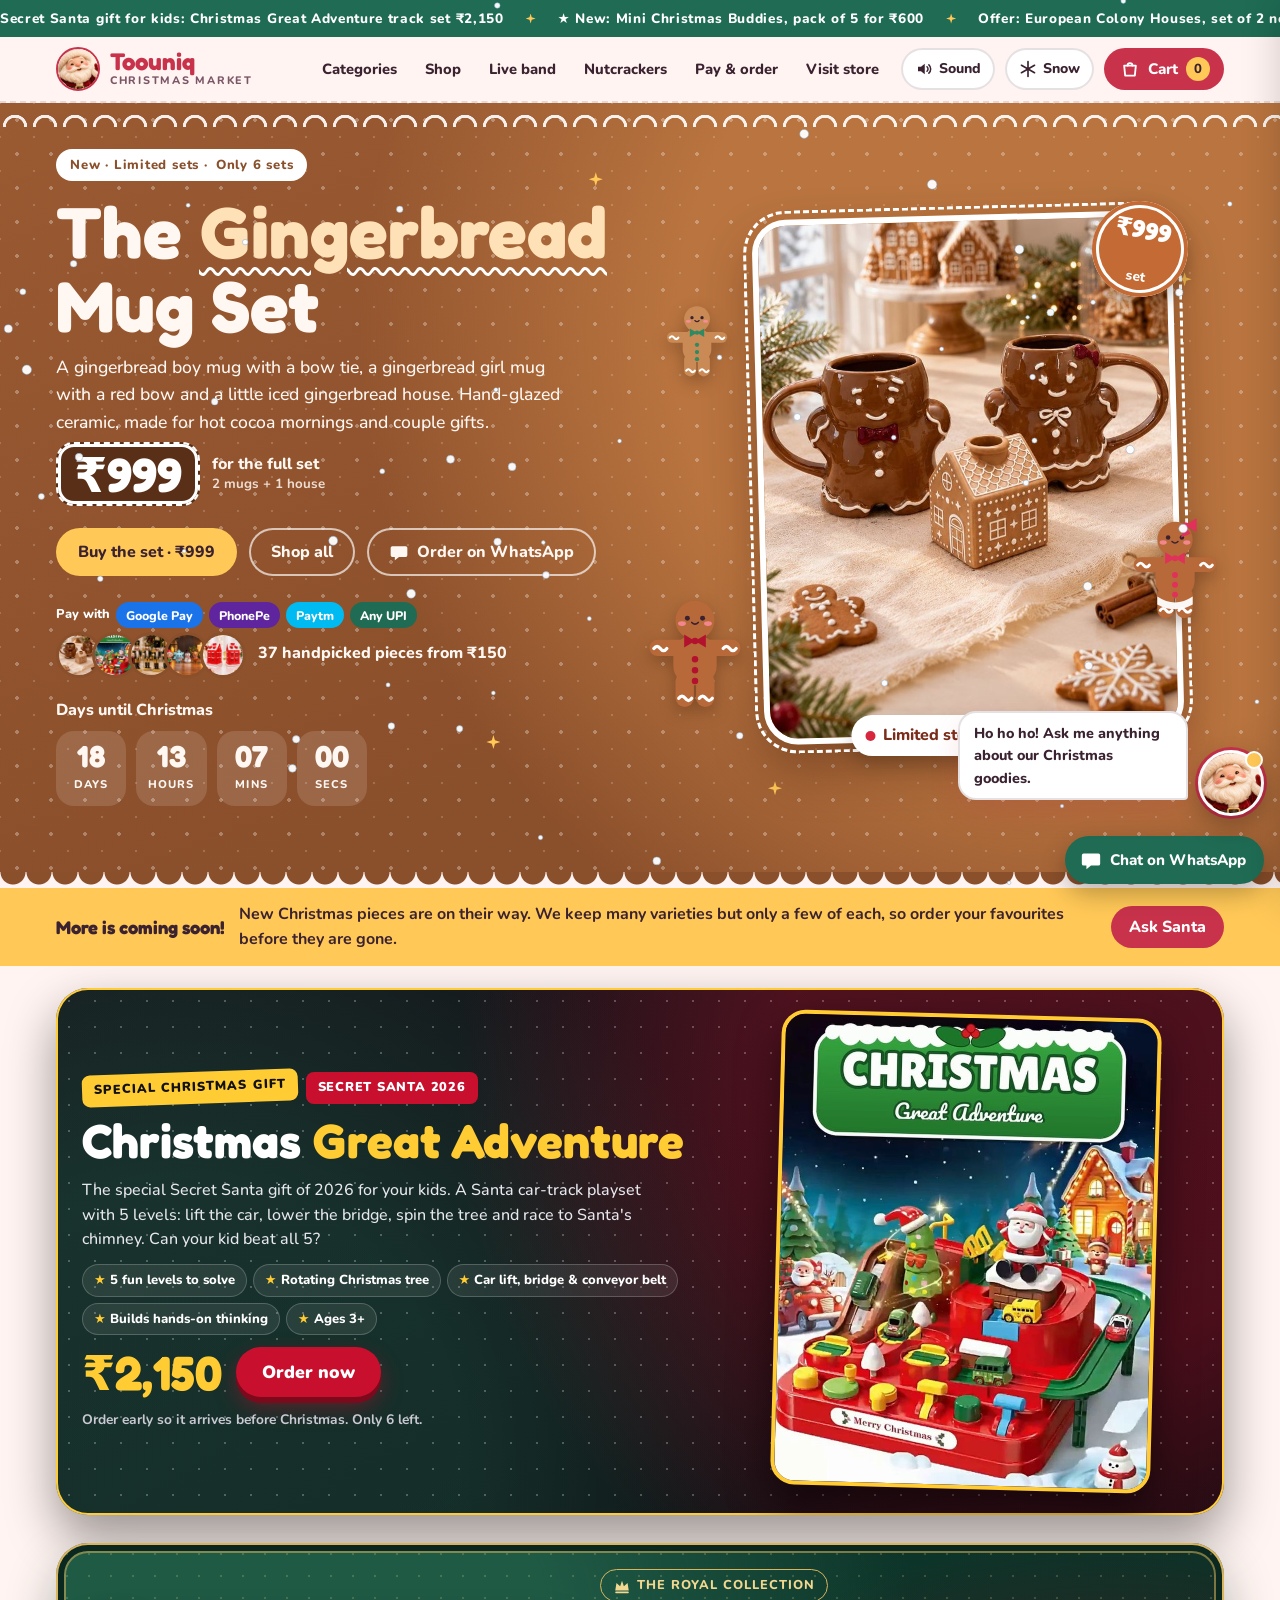
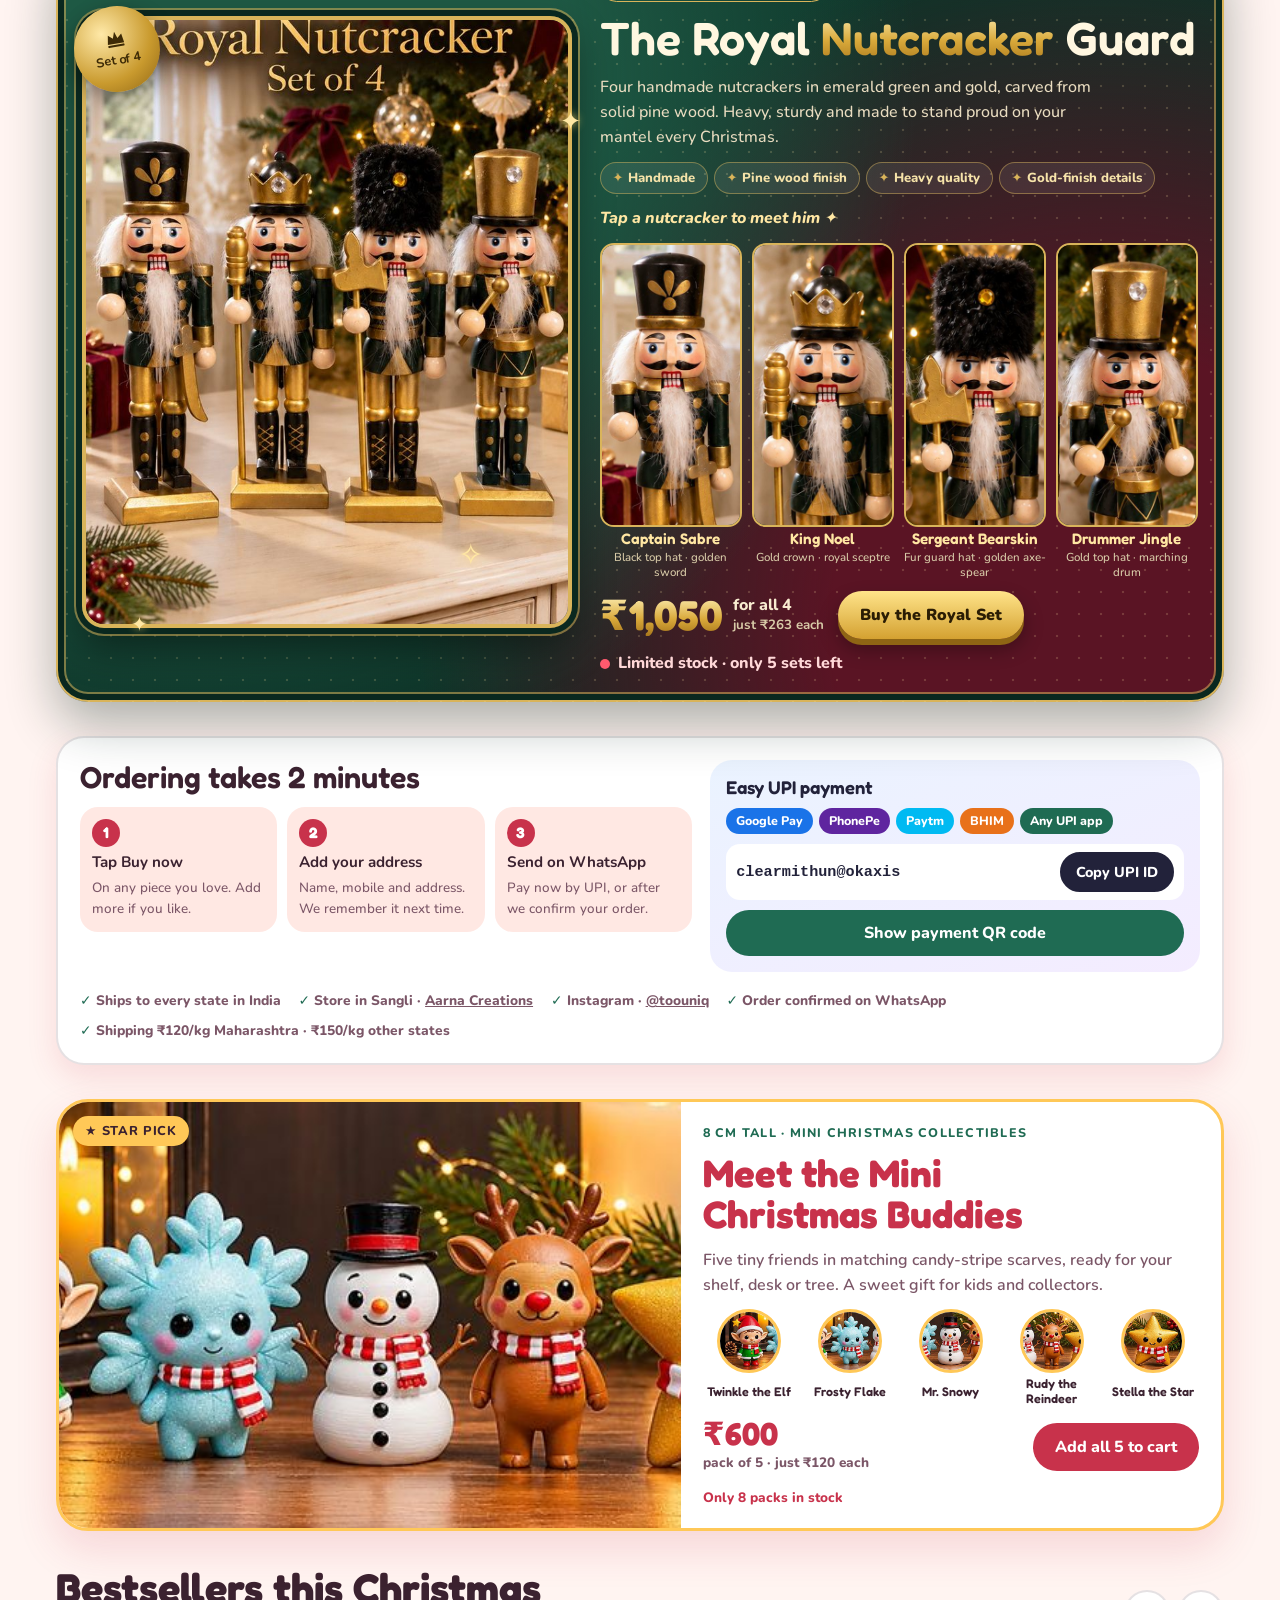
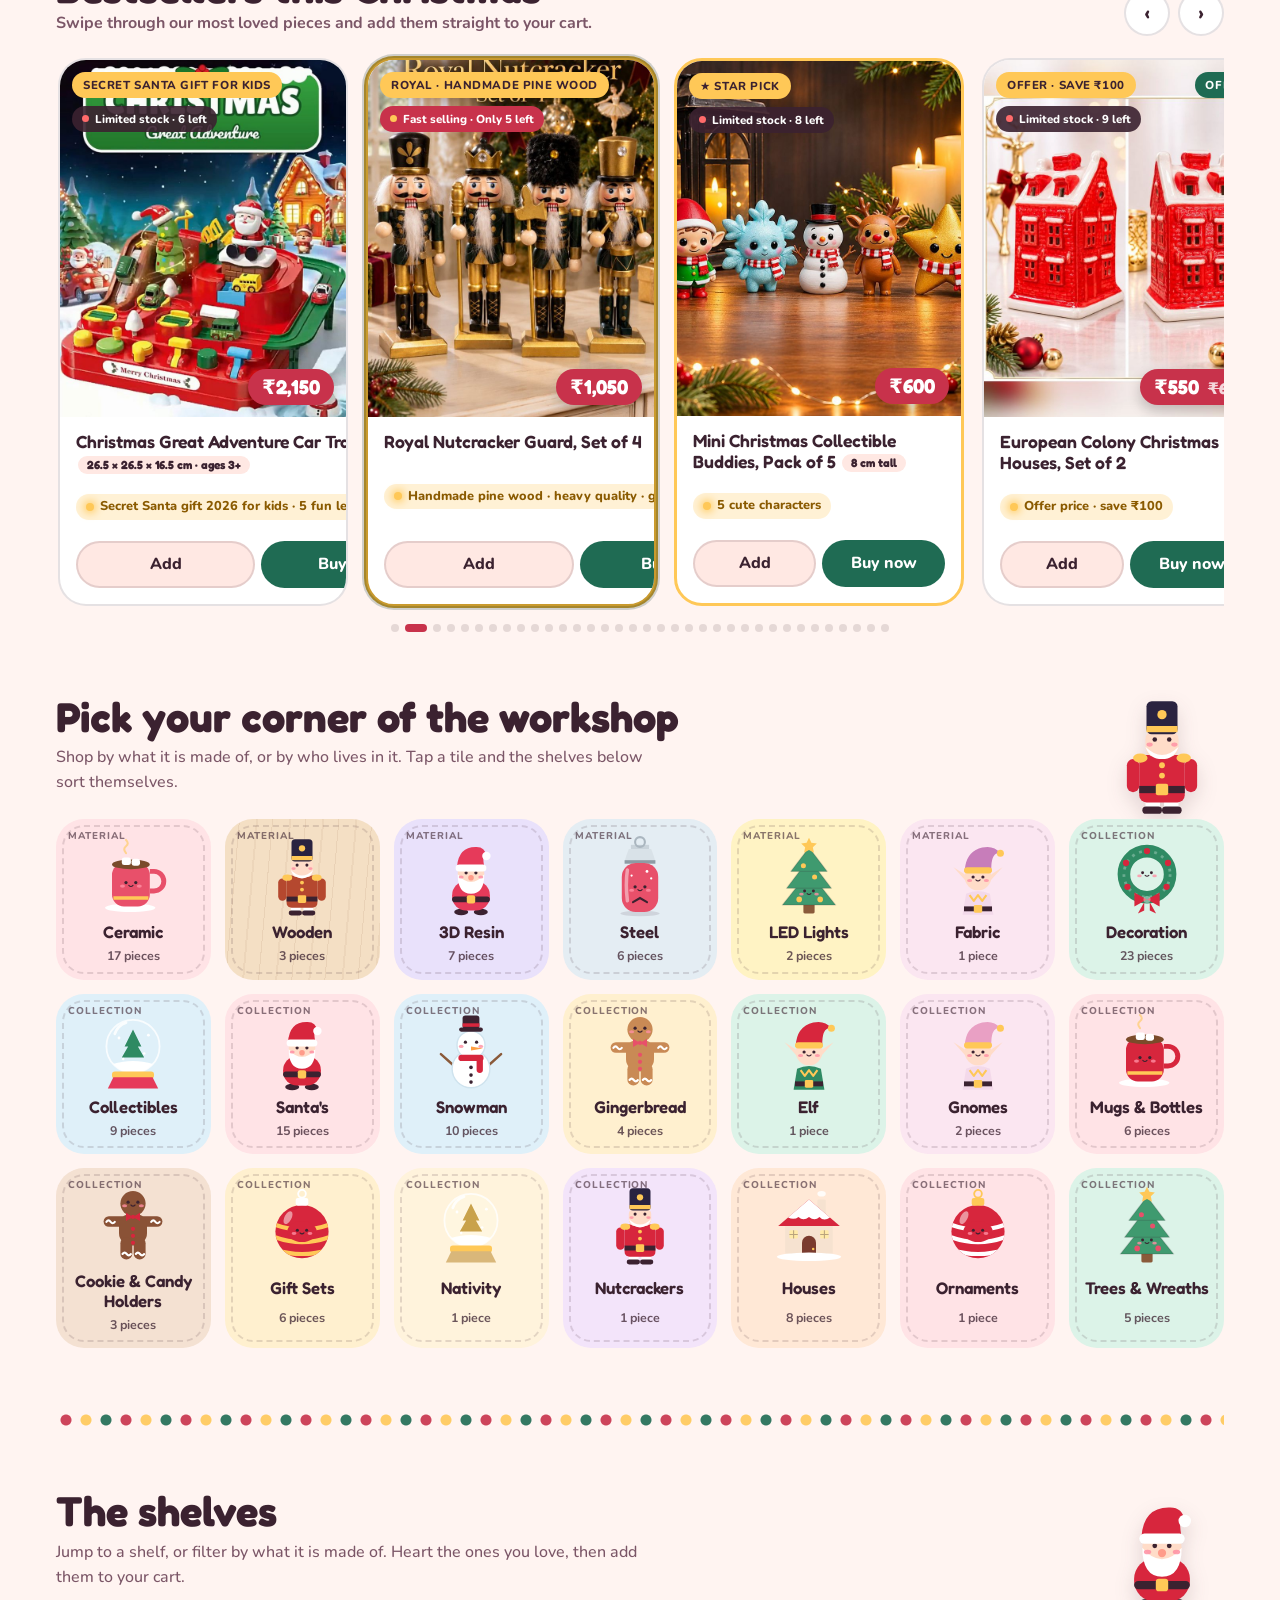
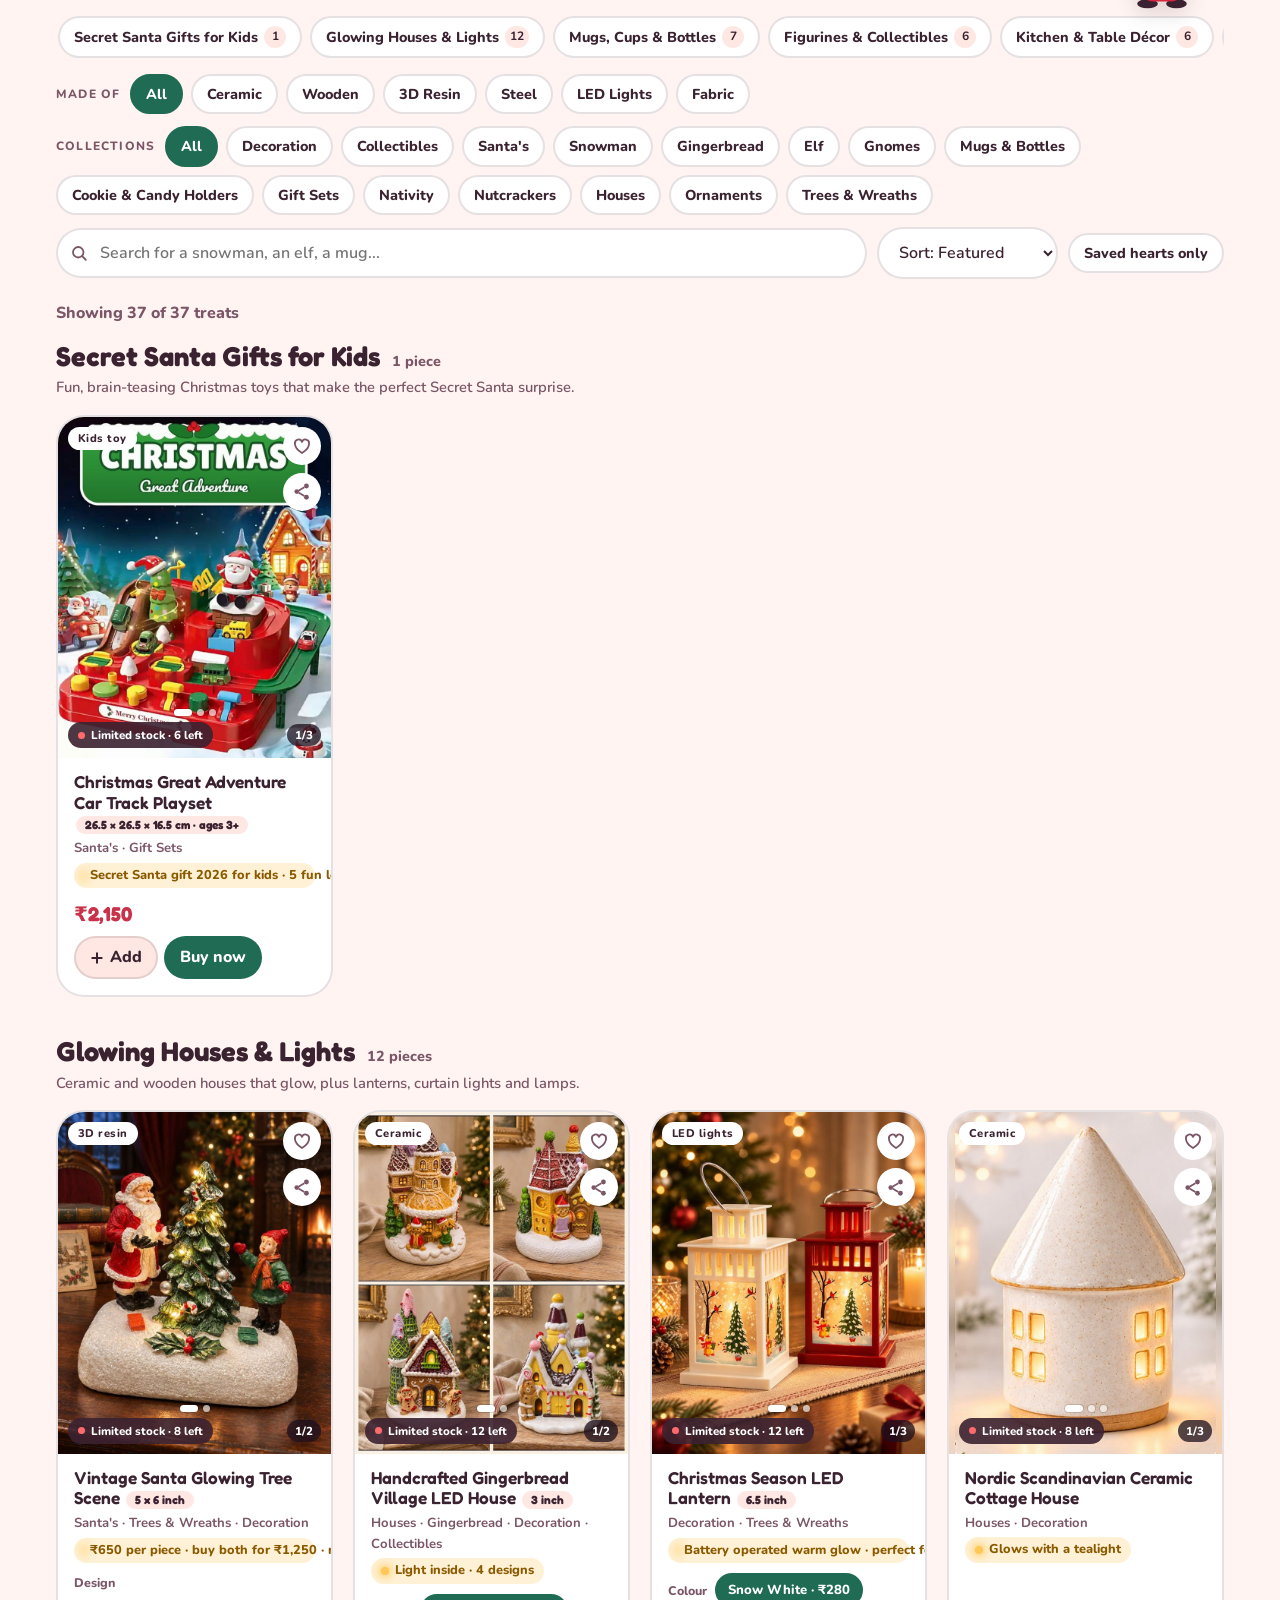
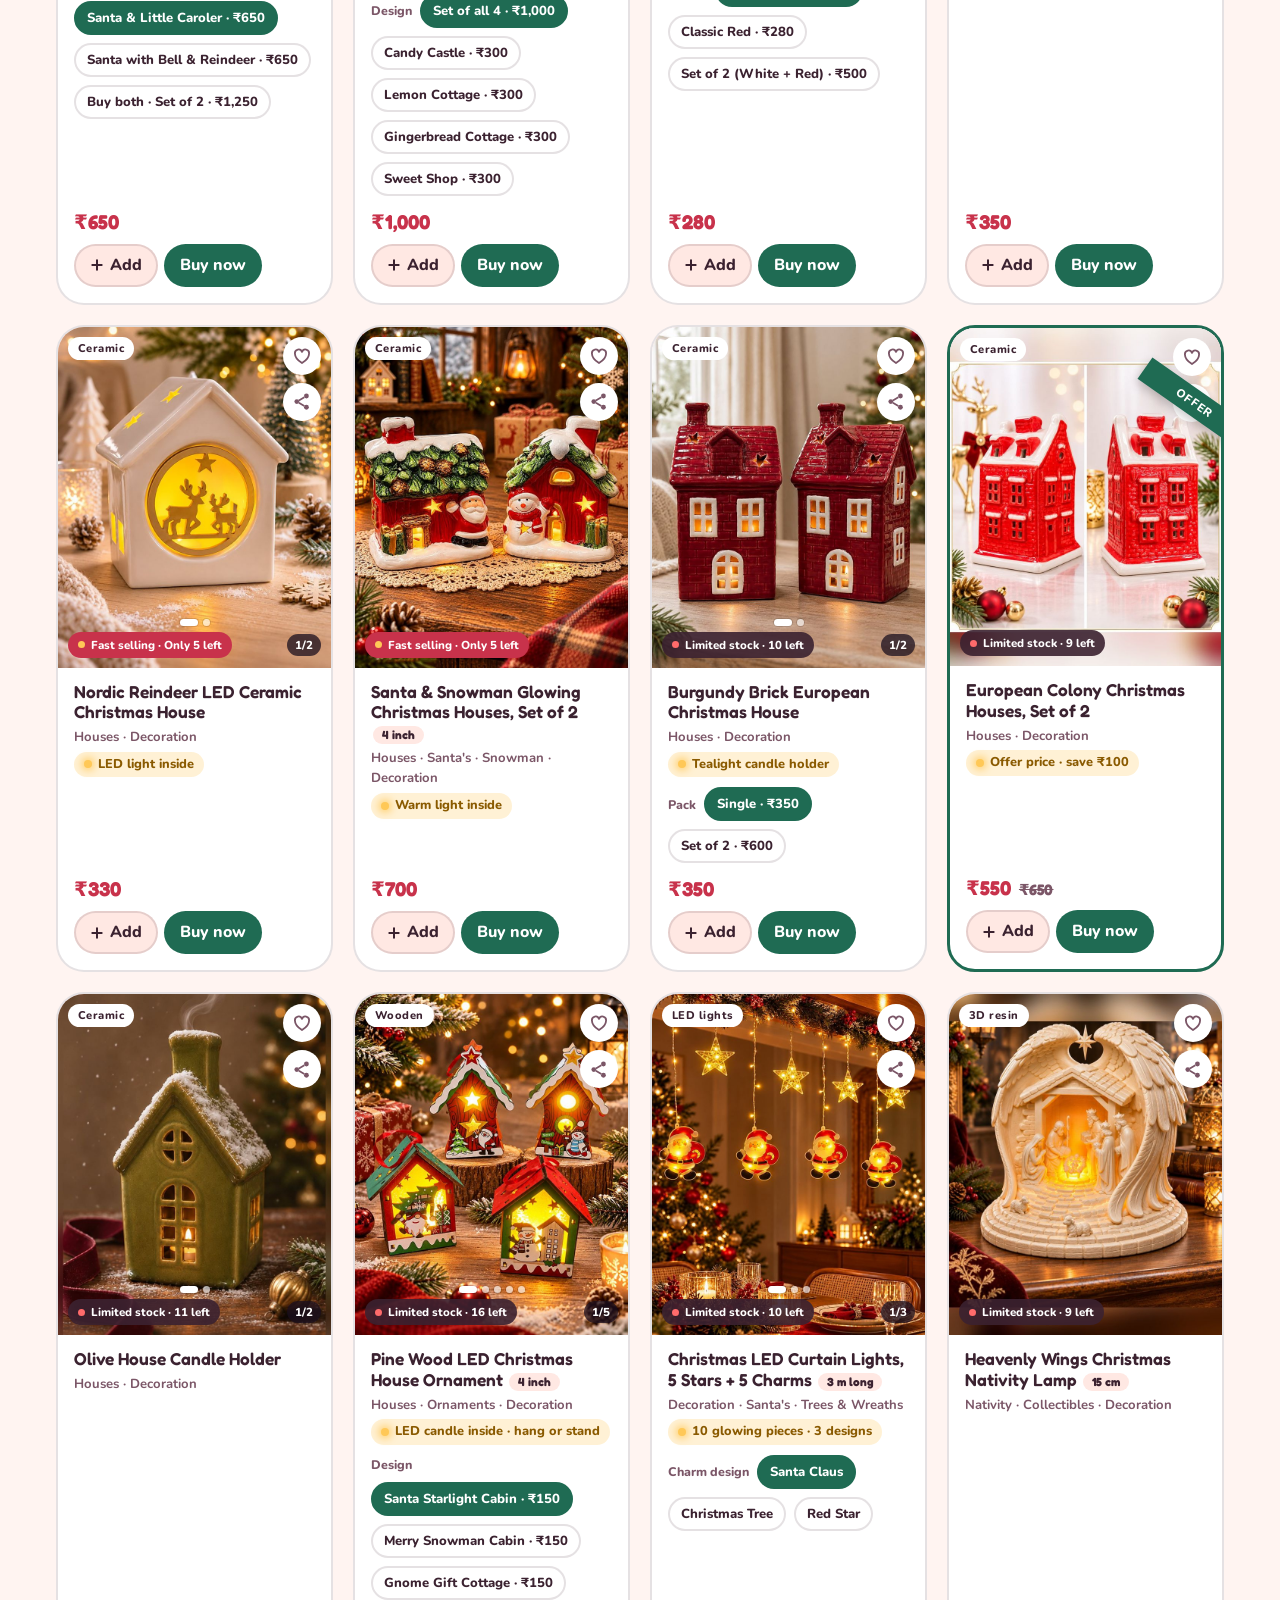
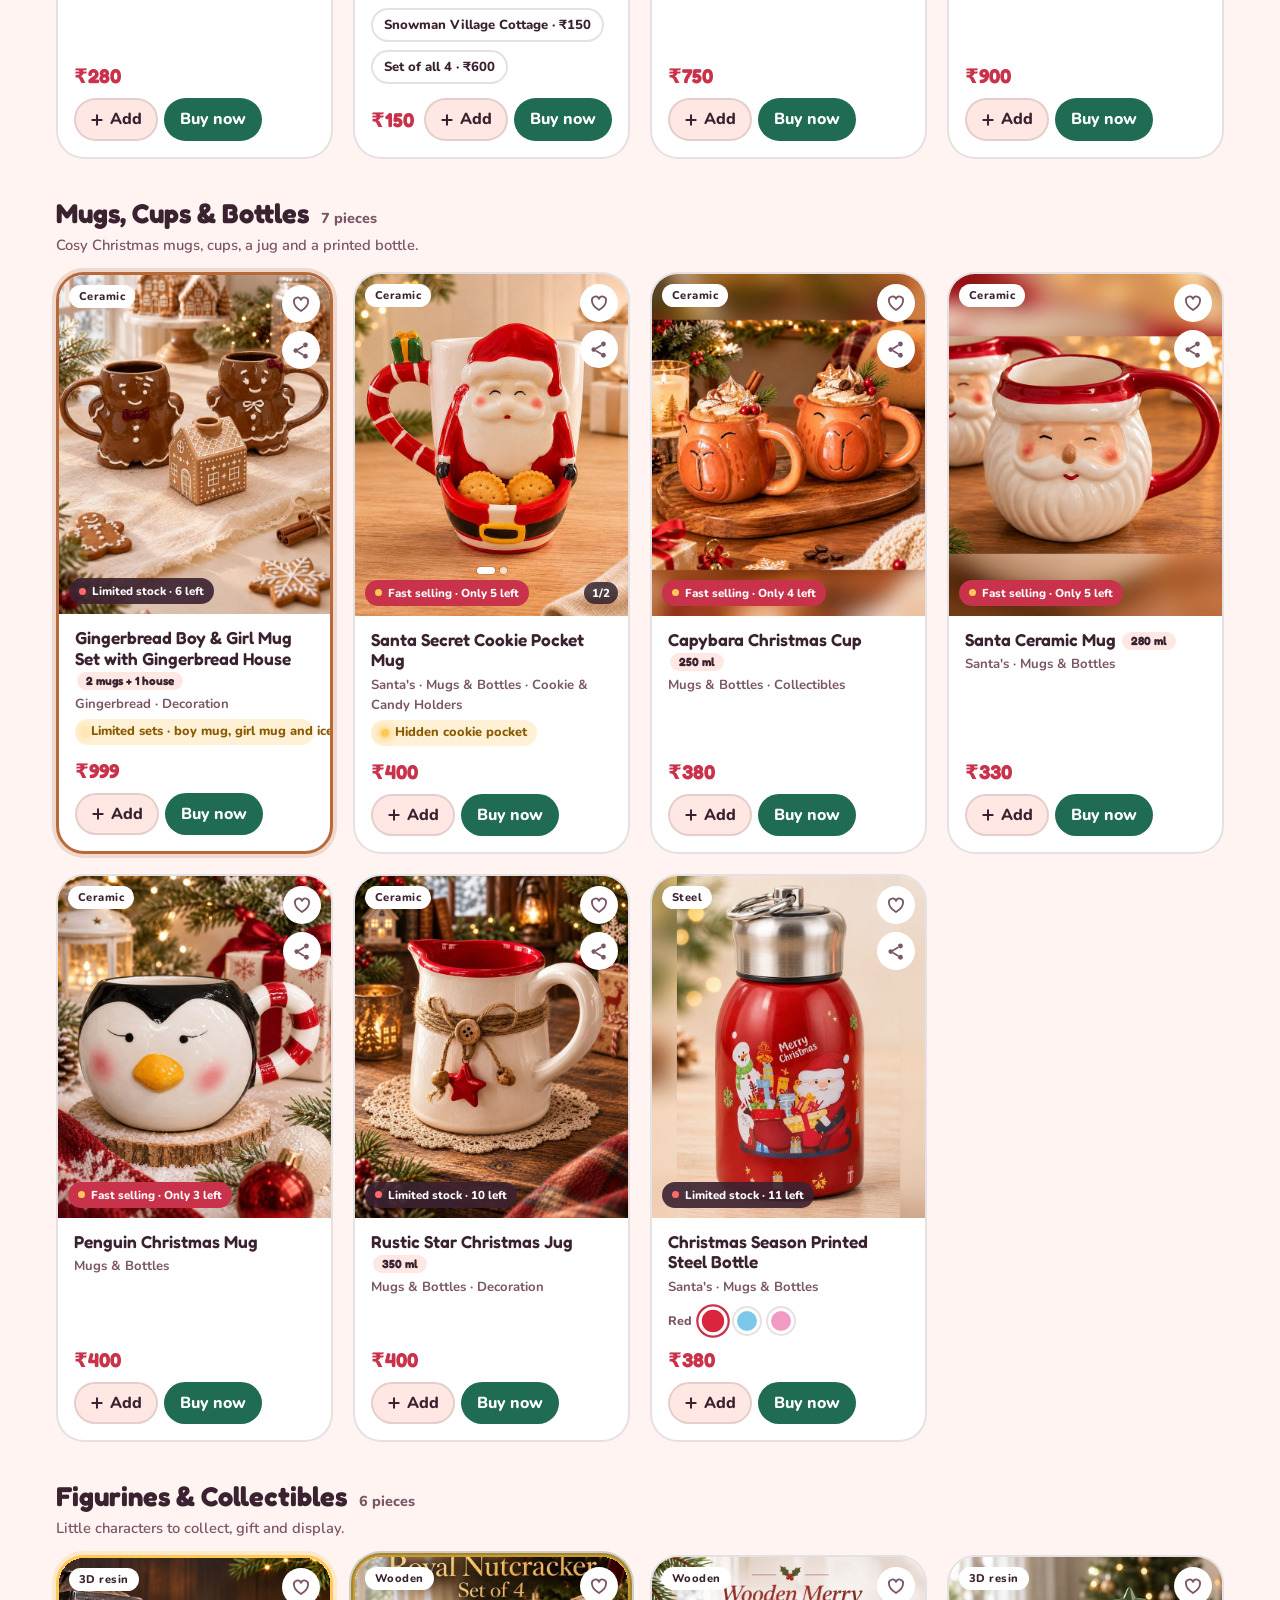
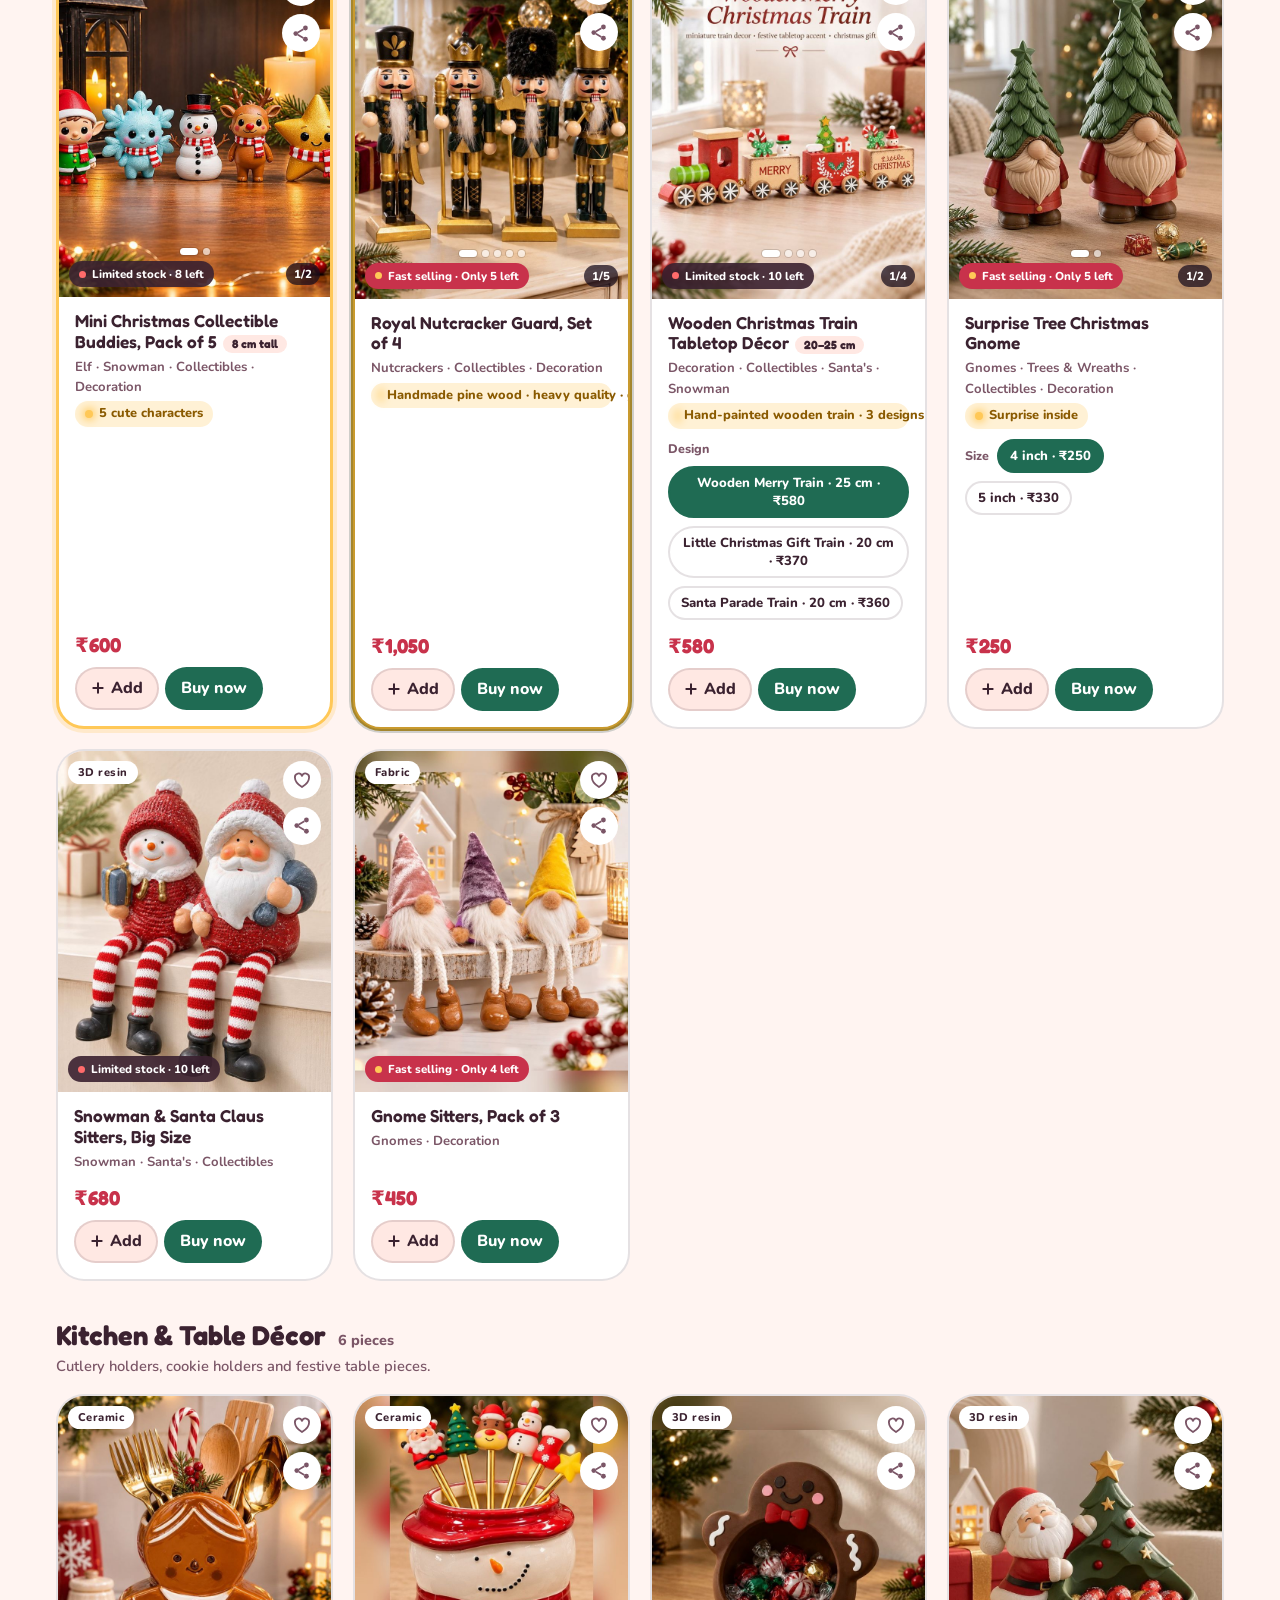
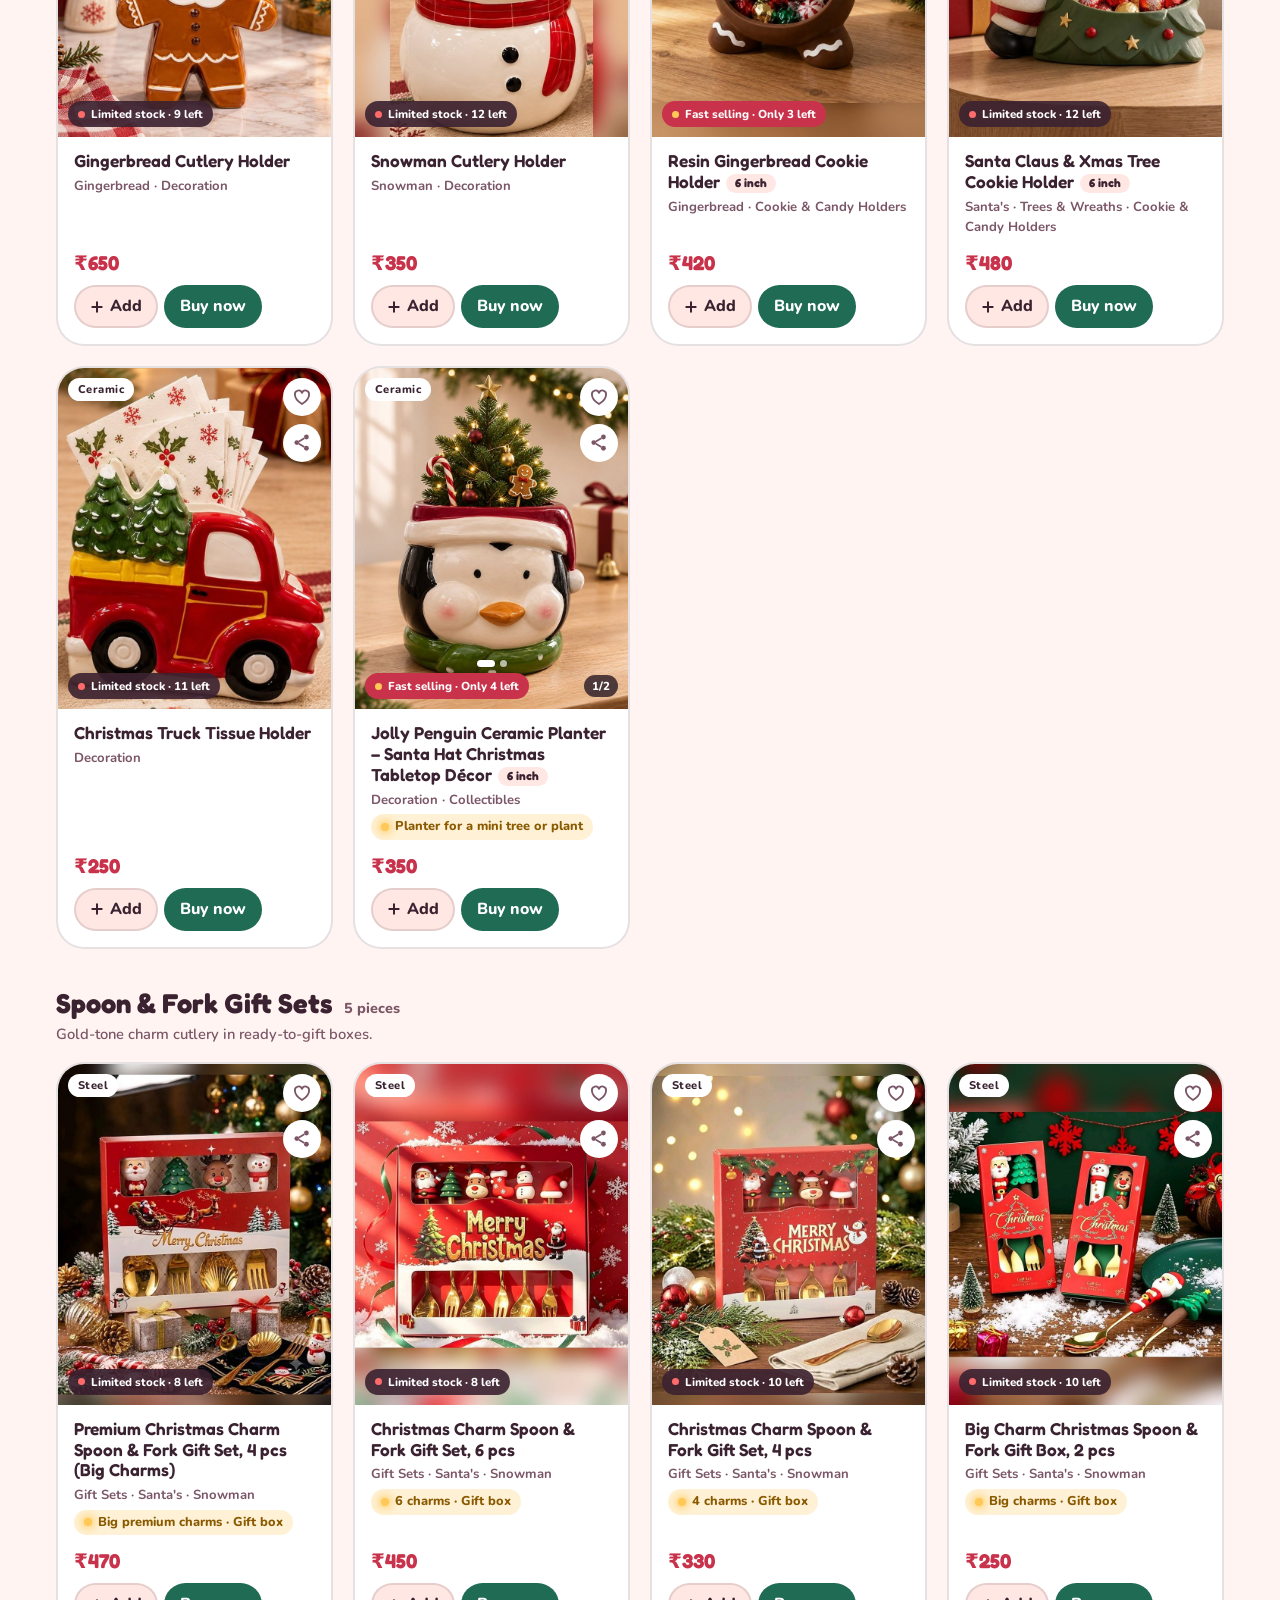
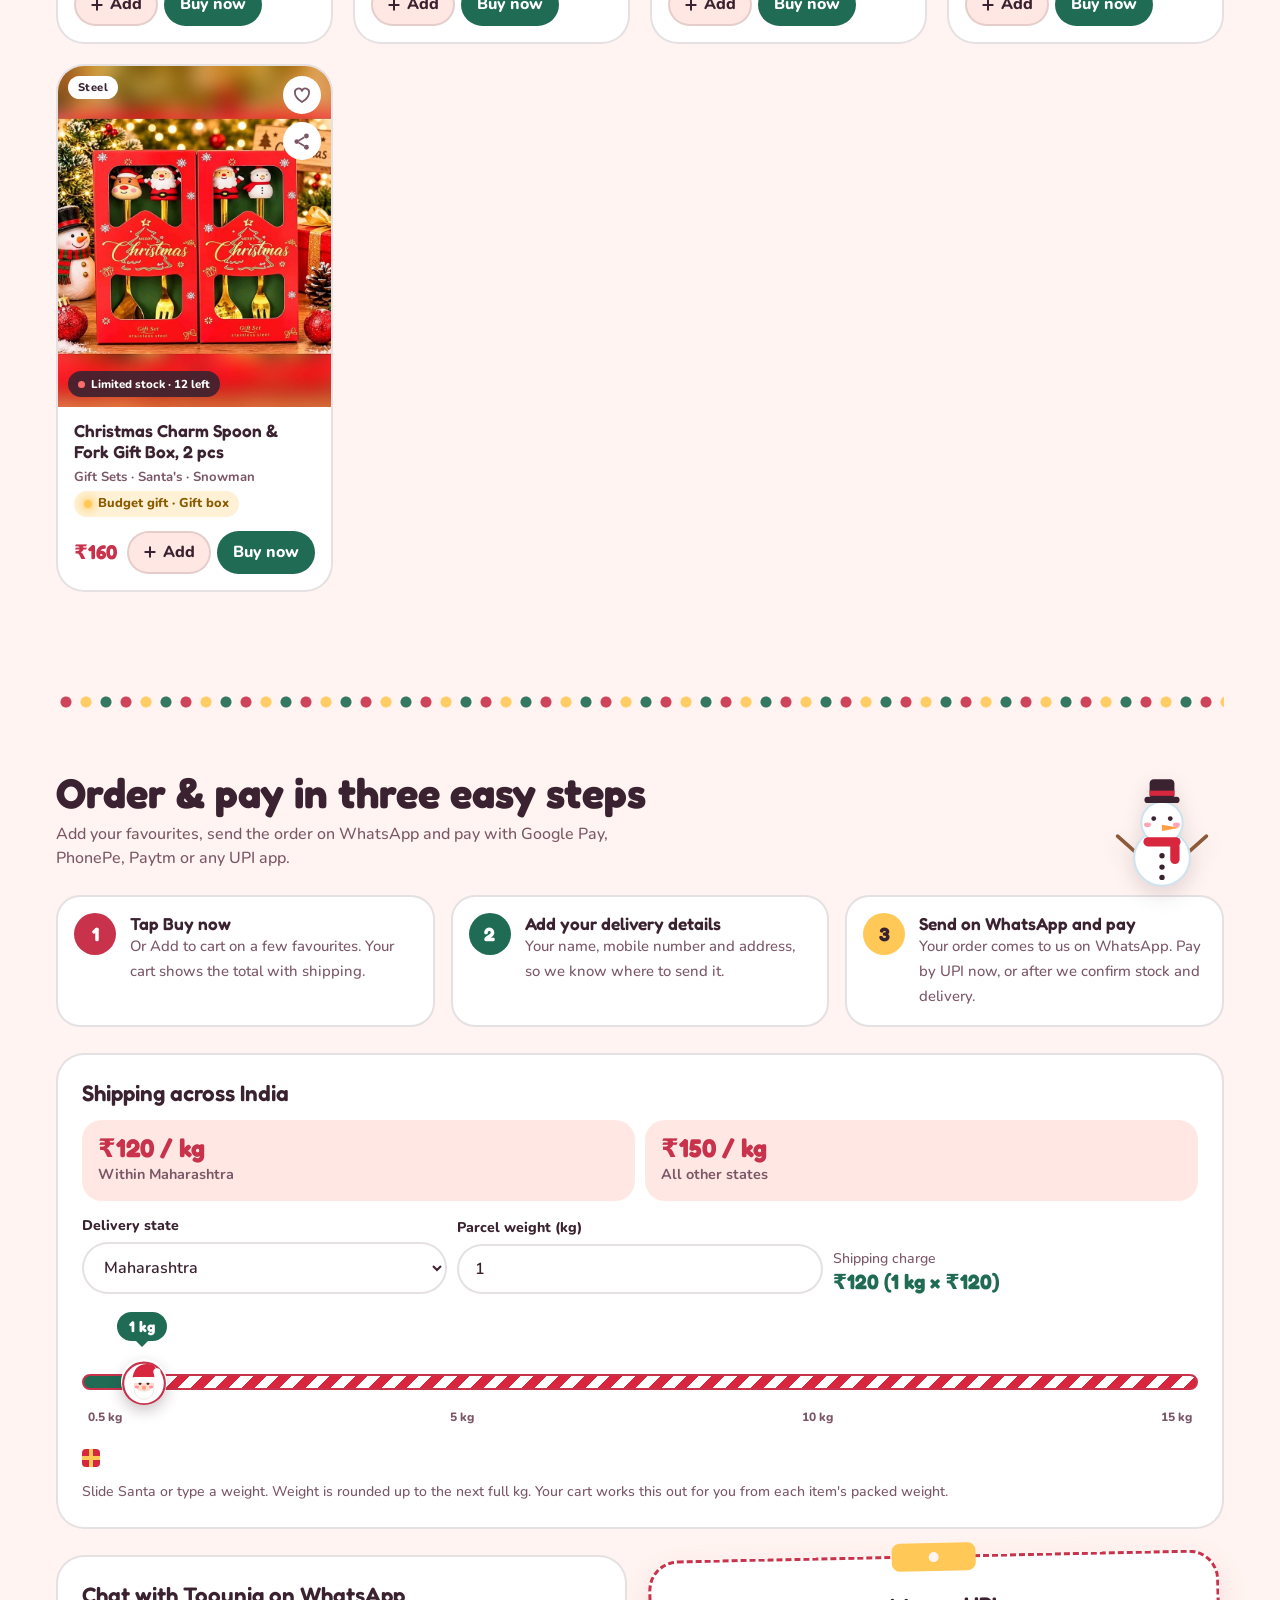
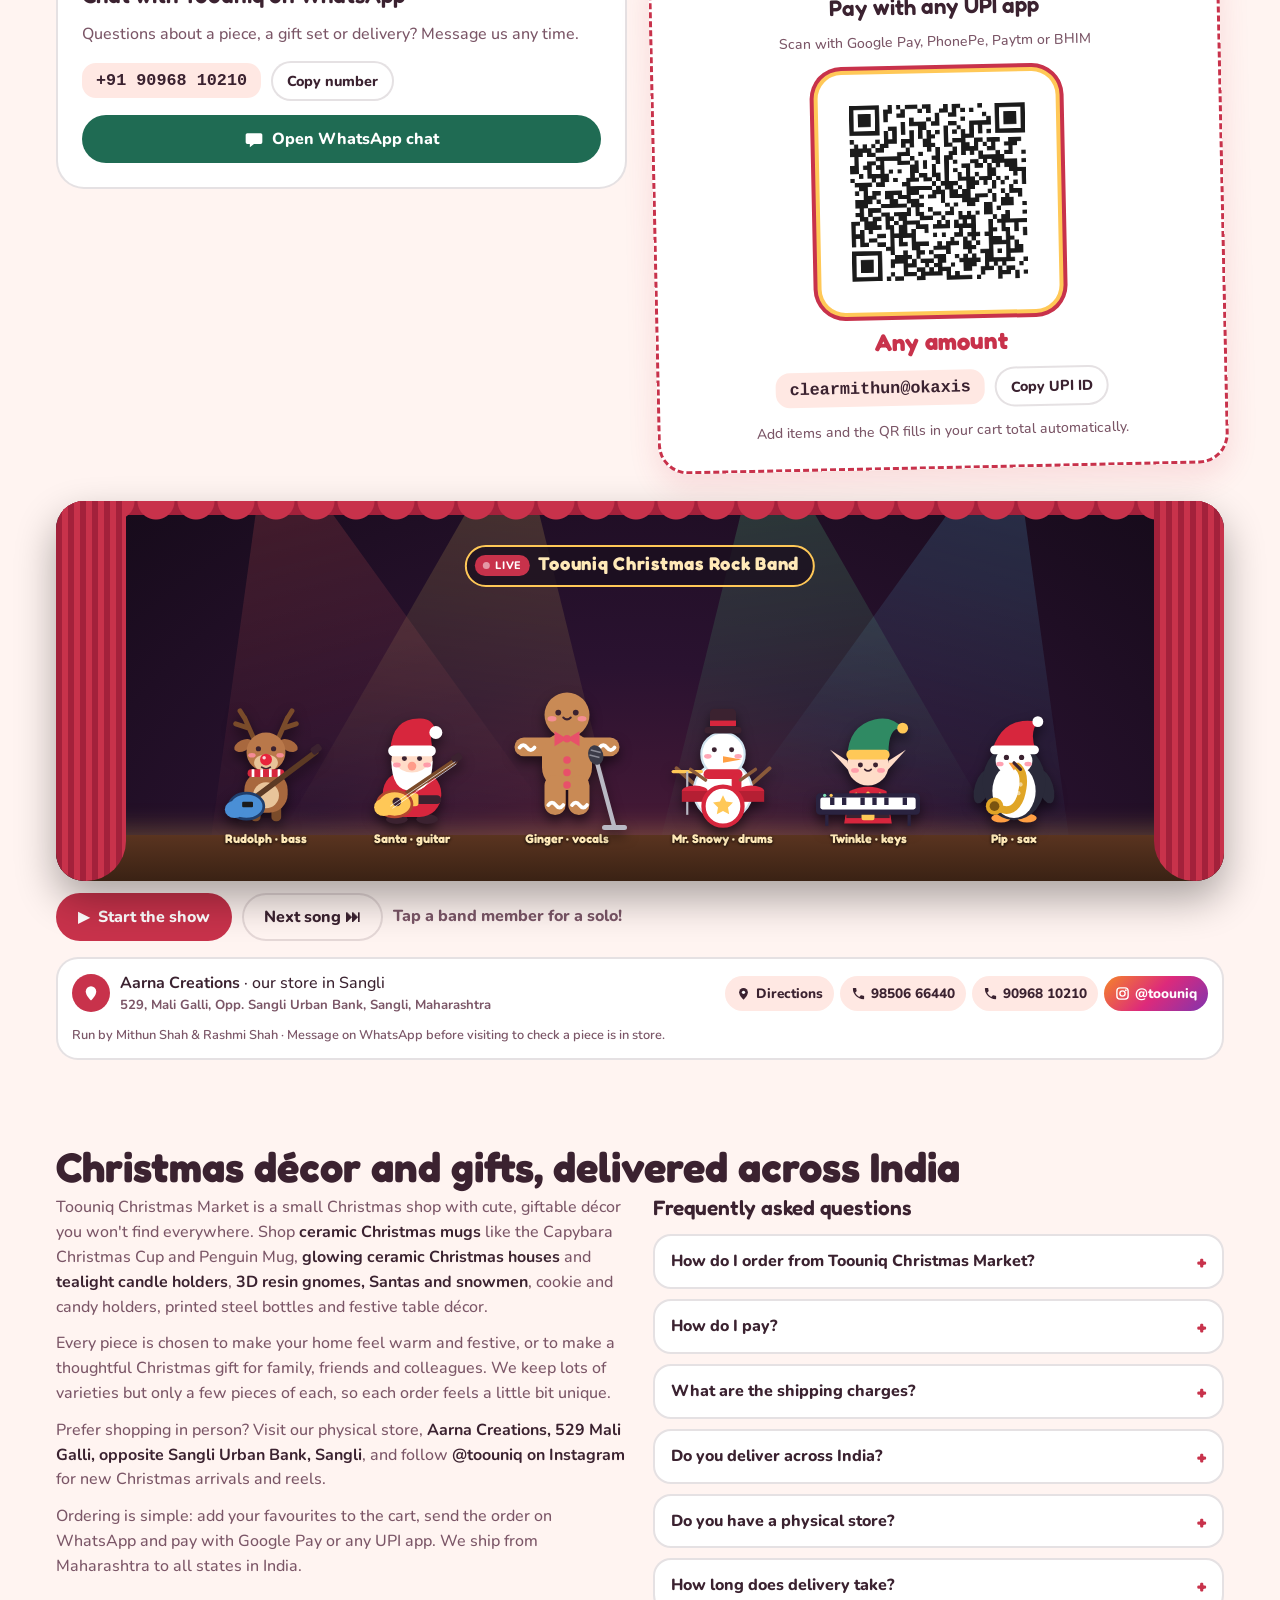
==== commit 423b3365: "Add files via upload" ====
--- a/index.html
+++ b/index.html
@@ -27,7 +27,7 @@
 <link rel="apple-touch-icon" href="img/santa-avatar.jpg">
 <link rel="preload" as="image" href="img/gingerbread-mug-set.jpg">
 <link rel="dns-prefetch" href="https://www.googletagmanager.com">
-<script type="application/ld+json">{"@context": "https://schema.org", "@graph": [{"@type": "OnlineStore", "@id": "https://toouniq.github.io/toouniqxmas-/#shop", "name": "Toouniq Christmas Market", "alternateName": ["Toouniq", "Toouniq Christmas", "toouniq"], "url": "https://toouniq.github.io/toouniqxmas-/", "image": "https://toouniq.github.io/toouniqxmas-/og.jpg", "logo": "https://toouniq.github.io/toouniqxmas-/img/toouniq-logo.jpg", "description": "Cute Christmas décor and gifts: ceramic Christmas houses, mugs, 3D resin gnomes and Santas. Order on WhatsApp, pay by UPI, shipping across India. Physical store: Aarna Creations, Sangli.", "priceRange": "₹150 - ₹1000", "currenciesAccepted": "INR", "paymentAccepted": "UPI, Google Pay, PhonePe, Paytm", "telephone": "+91-9096810210", "sameAs": ["https://www.instagram.com/toouniq/"], "areaServed": {"@type": "Country", "name": "India"}, "address": {"@type": "PostalAddress", "addressLocality": "Sangli", "addressRegion": "Maharashtra", "addressCountry": "IN"}, "contactPoint": {"@type": "ContactPoint", "telephone": "+91-9096810210", "contactType": "sales", "availableLanguage": ["English", "Hindi", "Marathi"]}, "department": {"@id": "https://toouniq.github.io/toouniqxmas-/#store"}, "founder": [{"@type": "Person", "name": "Mithun Shah"}, {"@type": "Person", "name": "Rashmi Shah"}]}, {"@type": "Store", "@id": "https://toouniq.github.io/toouniqxmas-/#store", "name": "Aarna Creations", "alternateName": "Aarna Creations Sangli · Toouniq Christmas store", "url": "https://toouniq.github.io/toouniqxmas-/#store", "image": "https://toouniq.github.io/toouniqxmas-/og.jpg", "description": "Physical store in Sangli, Maharashtra for Toouniq Christmas décor and gifts: ceramic Christmas houses, mugs, gnomes and more.", "priceRange": "₹150 - ₹1000", "sameAs": ["https://www.instagram.com/toouniq/"], "hasMap": "https://maps.app.goo.gl/FKpYqjHd3P21dk3g6", "telephone": ["+91-9850666440", "+91-9096810210"], "founder": [{"@type": "Person", "name": "Mithun Shah"}, {"@type": "Person", "name": "Rashmi Shah"}], "address": {"@type": "PostalAddress", "streetAddress": "529, Mali Galli, Opposite Sangli Urban Bank", "addressLocality": "Sangli", "addressRegion": "Maharashtra", "addressCountry": "IN"}, "geo": {"@type": "GeoCoordinates", "latitude": 16.8581975, "longitude": 74.5740343}, "parentOrganization": {"@id": "https://toouniq.github.io/toouniqxmas-/#shop"}}, {"@type": "ItemList", "name": "Christmas décor", "itemListElement": [{"@type": "ListItem", "position": 1, "item": {"@type": "Product", "name": "Snowman Cutlery Holder", "description": "Snowman Cutlery Holder: cute ceramic Christmas décor from Toouniq. A lovely Christmas gift and home decoration. Limited stock, order on WhatsApp, shipping across India.", "material": "ceramic", "image": "https://toouniq.github.io/toouniqxmas-/img/snowman-cutlery-holder.jpg", "brand": {"@type": "Brand", "name": "Toouniq"}, "offers": {"@type": "Offer", "priceCurrency": "INR", "price": "350", "availability": "https://schema.org/InStock", "url": "https://toouniq.github.io/toouniqxmas-/#snowman-cutlery-holder"}, "url": "https://toouniq.github.io/toouniqxmas-/#snowman-cutlery-holder"}}, {"@type": "ListItem", "position": 2, "item": {"@type": "Product", "name": "Christmas Truck Tissue Holder", "description": "Christmas Truck Tissue Holder: cute ceramic Christmas décor from Toouniq. A lovely Christmas gift and home decoration. Limited stock, order on WhatsApp, shipping across India.", "material": "ceramic", "image": "https://toouniq.github.io/toouniqxmas-/img/christmas-truck-tissue-holder.jpg", "brand": {"@type": "Brand", "name": "Toouniq"}, "offers": {"@type": "Offer", "priceCurrency": "INR", "price": "250", "availability": "https://schema.org/InStock", "url": "https://toouniq.github.io/toouniqxmas-/#christmas-truck-tissue-holder"}, "url": "https://toouniq.github.io/toouniqxmas-/#christmas-truck-tissue-holder"}}, {"@type": "ListItem", "position": 3, "item": {"@type": "Product", "name": "Penguin Christmas Mug", "description": "Penguin Christmas Mug: cute ceramic Christmas décor from Toouniq. A lovely Christmas gift and home decoration. Limited stock, order on WhatsApp, shipping across India.", "material": "ceramic", "image": "https://toouniq.github.io/toouniqxmas-/img/penguin-christmas-mug.jpg", "brand": {"@type": "Brand", "name": "Toouniq"}, "offers": {"@type": "Offer", "priceCurrency": "INR", "price": "400", "availability": "https://schema.org/InStock", "url": "https://toouniq.github.io/toouniqxmas-/#penguin-christmas-mug"}, "url": "https://toouniq.github.io/toouniqxmas-/#penguin-christmas-mug"}}, {"@type": "ListItem", "position": 4, "item": {"@type": "Product", "name": "Olive House Candle Holder", "description": "Olive House Candle Holder: cute ceramic Christmas décor from Toouniq. A lovely Christmas gift and home decoration. Limited stock, order on WhatsApp, shipping across India.", "material": "ceramic", "image": "https://toouniq.github.io/toouniqxmas-/img/olive-house-candle-holder.jpg", "brand": {"@type": "Brand", "name": "Toouniq"}, "offers": {"@type": "Offer", "priceCurrency": "INR", "price": "280", "availability": "https://schema.org/InStock", "url": "https://toouniq.github.io/toouniqxmas-/#olive-house-candle-holder"}, "url": "https://toouniq.github.io/toouniqxmas-/#olive-house-candle-holder"}}, {"@type": "ListItem", "position": 5, "item": {"@type": "Product", "name": "Gingerbread Boy & Girl Mug Set with Gingerbread House", "description": "Gingerbread Boy & Girl Mug Set with Gingerbread House (2 mugs + 1 house): cute ceramic Christmas décor from Toouniq. A lovely Christmas gift and home decoration. Limited stock, order on WhatsApp, shipping across India.", "material": "ceramic", "image": "https://toouniq.github.io/toouniqxmas-/img/gingerbread-mug-set.jpg", "brand": {"@type": "Brand", "name": "Toouniq"}, "offers": {"@type": "Offer", "priceCurrency": "INR", "price": "999", "availability": "https://schema.org/InStock", "url": "https://toouniq.github.io/toouniqxmas-/#gingerbread-boy-girl-mug-set-with-gingerbread-house"}, "url": "https://toouniq.github.io/toouniqxmas-/#gingerbread-boy-girl-mug-set-with-gingerbread-house"}}, {"@type": "ListItem", "position": 6, "item": {"@type": "Product", "name": "Royal Nutcracker Guard, Set of 4", "description": "Royal Nutcracker Guard, Set of 4: cute wooden Christmas décor from Toouniq. A lovely Christmas gift and home decoration. Limited stock, order on WhatsApp, shipping across India.", "material": "wooden", "image": "https://toouniq.github.io/toouniqxmas-/img/royal-nutcracker-set.jpg", "brand": {"@type": "Brand", "name": "Toouniq"}, "offers": {"@type": "Offer", "priceCurrency": "INR", "price": "1050", "availability": "https://schema.org/InStock", "url": "https://toouniq.github.io/toouniqxmas-/#royal-nutcracker-guard-set-of-4"}, "url": "https://toouniq.github.io/toouniqxmas-/#royal-nutcracker-guard-set-of-4"}}, {"@type": "ListItem", "position": 7, "item": {"@type": "Product", "name": "Vintage Santa Glowing Tree Scene", "description": "Vintage Santa Glowing Tree Scene (5 x 6 inch): cute 3D resin Christmas décor from Toouniq. A lovely Christmas gift and home decoration. Limited stock, order on WhatsApp, shipping across India.", "material": "3D resin", "image": "https://toouniq.github.io/toouniqxmas-/img/santa-scene-caroler.jpg", "brand": {"@type": "Brand", "name": "Toouniq"}, "offers": {"@type": "Offer", "priceCurrency": "INR", "price": "650", "availability": "https://schema.org/InStock", "url": "https://toouniq.github.io/toouniqxmas-/#vintage-santa-glowing-tree-scene"}, "url": "https://toouniq.github.io/toouniqxmas-/#vintage-santa-glowing-tree-scene"}}, {"@type": "ListItem", "position": 8, "item": {"@type": "Product", "name": "Gingerbread Cutlery Holder", "description": "Gingerbread Cutlery Holder: cute ceramic Christmas décor from Toouniq. A lovely Christmas gift and home decoration. Limited stock, order on WhatsApp, shipping across India.", "material": "ceramic", "image": "https://toouniq.github.io/toouniqxmas-/img/gingerbread-cutlery-holder.jpg", "brand": {"@type": "Brand", "name": "Toouniq"}, "offers": {"@type": "Offer", "priceCurrency": "INR", "price": "650", "availability": "https://schema.org/InStock", "url": "https://toouniq.github.io/toouniqxmas-/#gingerbread-cutlery-holder"}, "url": "https://toouniq.github.io/toouniqxmas-/#gingerbread-cutlery-holder"}}, {"@type": "ListItem", "position": 9, "item": {"@type": "Product", "name": "European Colony Christmas Houses, Set of 2", "description": "European Colony Christmas Houses, Set of 2: cute ceramic Christmas décor from Toouniq. A lovely Christmas gift and home decoration. Limited stock, order on WhatsApp, shipping across India.", "material": "ceramic", "image": "https://toouniq.github.io/toouniqxmas-/img/european-colony-houses.jpg", "brand": {"@type": "Brand", "name": "Toouniq"}, "offers": {"@type": "Offer", "priceCurrency": "INR", "price": "550", "availability": "https://schema.org/InStock", "url": "https://toouniq.github.io/toouniqxmas-/#european-colony-christmas-houses-set-of-2"}, "url": "https://toouniq.github.io/toouniqxmas-/#european-colony-christmas-houses-set-of-2"}}, {"@type": "ListItem", "position": 10, "item": {"@type": "Product", "name": "Snowman & Santa Claus Sitters, Big Size", "description": "Snowman & Santa Claus Sitters, Big Size: cute 3D resin Christmas décor from Toouniq. A lovely Christmas gift and home decoration. Limited stock, order on WhatsApp, shipping across India.", "material": "3D resin", "image": "https://toouniq.github.io/toouniqxmas-/img/snowman-santa-sitters.jpg", "brand": {"@type": "Brand", "name": "Toouniq"}, "offers": {"@type": "Offer", "priceCurrency": "INR", "price": "680", "availability": "https://schema.org/InStock", "url": "https://toouniq.github.io/toouniqxmas-/#snowman-santa-claus-sitters-big-size"}, "url": "https://toouniq.github.io/toouniqxmas-/#snowman-santa-claus-sitters-big-size"}}, {"@type": "ListItem", "position": 11, "item": {"@type": "Product", "name": "Mini Christmas Collectible Buddies, Pack of 5", "description": "Mini Christmas Collectible Buddies, Pack of 5 (8 cm tall): cute 3D resin Christmas décor from Toouniq. A lovely Christmas gift and home decoration. Limited stock, order on WhatsApp, shipping across India.", "material": "3D resin", "image": "https://toouniq.github.io/toouniqxmas-/img/mini-buddies.jpg", "brand": {"@type": "Brand", "name": "Toouniq"}, "offers": {"@type": "Offer", "priceCurrency": "INR", "price": "600", "availability": "https://schema.org/InStock", "url": "https://toouniq.github.io/toouniqxmas-/#mini-christmas-collectible-buddies-pack-of-5"}, "url": "https://toouniq.github.io/toouniqxmas-/#mini-christmas-collectible-buddies-pack-of-5"}}, {"@type": "ListItem", "position": 12, "item": {"@type": "Product", "name": "Premium Christmas Charm Spoon & Fork Gift Set, 4 pcs (Big Charms)", "description": "Premium Christmas Charm Spoon & Fork Gift Set, 4 pcs (Big Charms): cute stainless steel Christmas décor from Toouniq. A lovely Christmas gift and home decoration. Limited stock, order on WhatsApp, shipping across India.", "material": "stainless steel", "image": "https://toouniq.github.io/toouniqxmas-/img/charm-set-4-premium.jpg", "brand": {"@type": "Brand", "name": "Toouniq"}, "offers": {"@type": "Offer", "priceCurrency": "INR", "price": "470", "availability": "https://schema.org/InStock", "url": "https://toouniq.github.io/toouniqxmas-/#premium-christmas-charm-spoon-fork-gift-set-4-pcs-big-charms"}, "url": "https://toouniq.github.io/toouniqxmas-/#premium-christmas-charm-spoon-fork-gift-set-4-pcs-big-charms"}}, {"@type": "ListItem", "position": 13, "item": {"@type": "Product", "name": "Christmas Charm Spoon & Fork Gift Set, 6 pcs", "description": "Christmas Charm Spoon & Fork Gift Set, 6 pcs: cute stainless steel Christmas décor from Toouniq. A lovely Christmas gift and home decoration. Limited stock, order on WhatsApp, shipping across India.", "material": "stainless steel", "image": "https://toouniq.github.io/toouniqxmas-/img/charm-set-6.jpg", "brand": {"@type": "Brand", "name": "Toouniq"}, "offers": {"@type": "Offer", "priceCurrency": "INR", "price": "450", "availability": "https://schema.org/InStock", "url": "https://toouniq.github.io/toouniqxmas-/#christmas-charm-spoon-fork-gift-set-6-pcs"}, "url": "https://toouniq.github.io/toouniqxmas-/#christmas-charm-spoon-fork-gift-set-6-pcs"}}, {"@type": "ListItem", "position": 14, "item": {"@type": "Product", "name": "Christmas Charm Spoon & Fork Gift Set, 4 pcs", "description": "Christmas Charm Spoon & Fork Gift Set, 4 pcs: cute stainless steel Christmas décor from Toouniq. A lovely Christmas gift and home decoration. Limited stock, order on WhatsApp, shipping across India.", "material": "stainless steel", "image": "https://toouniq.github.io/toouniqxmas-/img/charm-set-4.jpg", "brand": {"@type": "Brand", "name": "Toouniq"}, "offers": {"@type": "Offer", "priceCurrency": "INR", "price": "330", "availability": "https://schema.org/InStock", "url": "https://toouniq.github.io/toouniqxmas-/#christmas-charm-spoon-fork-gift-set-4-pcs"}, "url": "https://toouniq.github.io/toouniqxmas-/#christmas-charm-spoon-fork-gift-set-4-pcs"}}, {"@type": "ListItem", "position": 15, "item": {"@type": "Product", "name": "Big Charm Christmas Spoon & Fork Gift Box, 2 pcs", "description": "Big Charm Christmas Spoon & Fork Gift Box, 2 pcs: cute stainless steel Christmas décor from Toouniq. A lovely Christmas gift and home decoration. Limited stock, order on WhatsApp, shipping across India.", "material": "stainless steel", "image": "https://toouniq.github.io/toouniqxmas-/img/charm-set-2-big.jpg", "brand": {"@type": "Brand", "name": "Toouniq"}, "offers": {"@type": "Offer", "priceCurrency": "INR", "price": "250", "availability": "https://schema.org/InStock", "url": "https://toouniq.github.io/toouniqxmas-/#big-charm-christmas-spoon-fork-gift-box-2-pcs"}, "url": "https://toouniq.github.io/toouniqxmas-/#big-charm-christmas-spoon-fork-gift-box-2-pcs"}}, {"@type": "ListItem", "position": 16, "item": {"@type": "Product", "name": "Christmas Charm Spoon & Fork Gift Box, 2 pcs", "description": "Christmas Charm Spoon & Fork Gift Box, 2 pcs: cute stainless steel Christmas décor from Toouniq. A lovely Christmas gift and home decoration. Limited stock, order on WhatsApp, shipping across India.", "material": "stainless steel", "image": "https://toouniq.github.io/toouniqxmas-/img/charm-set-2.jpg", "brand": {"@type": "Brand", "name": "Toouniq"}, "offers": {"@type": "Offer", "priceCurrency": "INR", "price": "160", "availability": "https://schema.org/InStock", "url": "https://toouniq.github.io/toouniqxmas-/#christmas-charm-spoon-fork-gift-box-2-pcs"}, "url": "https://toouniq.github.io/toouniqxmas-/#christmas-charm-spoon-fork-gift-box-2-pcs"}}, {"@type": "ListItem", "position": 17, "item": {"@type": "Product", "name": "Handcrafted Gingerbread Village LED House", "description": "Handcrafted Gingerbread Village LED House (3 inch): cute ceramic Christmas décor from Toouniq. A lovely Christmas gift and home decoration. Limited stock, order on WhatsApp, shipping across India.", "material": "ceramic", "image": "https://toouniq.github.io/toouniqxmas-/img/gb-house-set4.jpg", "brand": {"@type": "Brand", "name": "Toouniq"}, "offers": {"@type": "Offer", "priceCurrency": "INR", "price": "300", "availability": "https://schema.org/InStock", "url": "https://toouniq.github.io/toouniqxmas-/#handcrafted-gingerbread-village-led-house"}, "url": "https://toouniq.github.io/toouniqxmas-/#handcrafted-gingerbread-village-led-house"}}, {"@type": "ListItem", "position": 18, "item": {"@type": "Product", "name": "Pine Wood LED Christmas House Ornament", "description": "Pine Wood LED Christmas House Ornament (4 inch): cute wooden Christmas décor from Toouniq. A lovely Christmas gift and home decoration. Limited stock, order on WhatsApp, shipping across India.", "material": "wooden", "image": "https://toouniq.github.io/toouniqxmas-/img/pine-house-all.jpg", "brand": {"@type": "Brand", "name": "Toouniq"}, "offers": {"@type": "Offer", "priceCurrency": "INR", "price": "150", "availability": "https://schema.org/InStock", "url": "https://toouniq.github.io/toouniqxmas-/#pine-wood-led-christmas-house-ornament"}, "url": "https://toouniq.github.io/toouniqxmas-/#pine-wood-led-christmas-house-ornament"}}, {"@type": "ListItem", "position": 19, "item": {"@type": "Product", "name": "Wooden Christmas Train Tabletop Décor", "description": "Wooden Christmas Train Tabletop Décor (20–25 cm): cute wooden Christmas décor from Toouniq. A lovely Christmas gift and home decoration. Limited stock, order on WhatsApp, shipping across India.", "material": "wooden", "image": "https://toouniq.github.io/toouniqxmas-/img/train-wooden-merry.jpg", "brand": {"@type": "Brand", "name": "Toouniq"}, "offers": {"@type": "Offer", "priceCurrency": "INR", "price": "360", "availability": "https://schema.org/InStock", "url": "https://toouniq.github.io/toouniqxmas-/#wooden-christmas-train-tabletop-decor"}, "url": "https://toouniq.github.io/toouniqxmas-/#wooden-christmas-train-tabletop-decor"}}, {"@type": "ListItem", "position": 20, "item": {"@type": "Product", "name": "Christmas LED Curtain Lights, 5 Stars + 5 Charms", "description": "Christmas LED Curtain Lights, 5 Stars + 5 Charms (3 m long): cute LED light-up Christmas décor from Toouniq. A lovely Christmas gift and home decoration. Limited stock, order on WhatsApp, shipping across India.", "material": "LED light-up", "image": "https://toouniq.github.io/toouniqxmas-/img/curtain-santa.jpg", "brand": {"@type": "Brand", "name": "Toouniq"}, "offers": {"@type": "Offer", "priceCurrency": "INR", "price": "750", "availability": "https://schema.org/InStock", "url": "https://toouniq.github.io/toouniqxmas-/#christmas-led-curtain-lights-5-stars-5-charms"}, "url": "https://toouniq.github.io/toouniqxmas-/#christmas-led-curtain-lights-5-stars-5-charms"}}, {"@type": "ListItem", "position": 21, "item": {"@type": "Product", "name": "Nordic Scandinavian Ceramic Cottage House", "description": "Nordic Scandinavian Ceramic Cottage House: cute ceramic Christmas décor from Toouniq. A lovely Christmas gift and home decoration. Limited stock, order on WhatsApp, shipping across India.", "material": "ceramic", "image": "https://toouniq.github.io/toouniqxmas-/img/nordic-cottage-1.jpg", "brand": {"@type": "Brand", "name": "Toouniq"}, "offers": {"@type": "Offer", "priceCurrency": "INR", "price": "350", "availability": "https://schema.org/InStock", "url": "https://toouniq.github.io/toouniqxmas-/#nordic-scandinavian-ceramic-cottage-house"}, "url": "https://toouniq.github.io/toouniqxmas-/#nordic-scandinavian-ceramic-cottage-house"}}, {"@type": "ListItem", "position": 22, "item": {"@type": "Product", "name": "Nordic Reindeer LED Ceramic Christmas House", "description": "Nordic Reindeer LED Ceramic Christmas House: cute ceramic Christmas décor from Toouniq. A lovely Christmas gift and home decoration. Limited stock, order on WhatsApp, shipping across India.", "material": "ceramic", "image": "https://toouniq.github.io/toouniqxmas-/img/nordic-reindeer-led-house.jpg", "brand": {"@type": "Brand", "name": "Toouniq"}, "offers": {"@type": "Offer", "priceCurrency": "INR", "price": "330", "availability": "https://schema.org/InStock", "url": "https://toouniq.github.io/toouniqxmas-/#nordic-reindeer-led-ceramic-christmas-house"}, "url": "https://toouniq.github.io/toouniqxmas-/#nordic-reindeer-led-ceramic-christmas-house"}}, {"@type": "ListItem", "position": 23, "item": {"@type": "Product", "name": "Santa Secret Cookie Pocket Mug", "description": "Santa Secret Cookie Pocket Mug: cute ceramic Christmas décor from Toouniq. A lovely Christmas gift and home decoration. Limited stock, order on WhatsApp, shipping across India.", "material": "ceramic", "image": "https://toouniq.github.io/toouniqxmas-/img/santa-cookie-pocket-mug.jpg", "brand": {"@type": "Brand", "name": "Toouniq"}, "offers": {"@type": "Offer", "priceCurrency": "INR", "price": "400", "availability": "https://schema.org/InStock", "url": "https://toouniq.github.io/toouniqxmas-/#santa-secret-cookie-pocket-mug"}, "url": "https://toouniq.github.io/toouniqxmas-/#santa-secret-cookie-pocket-mug"}}, {"@type": "ListItem", "position": 24, "item": {"@type": "Product", "name": "Jolly Penguin Ceramic Planter – Santa Hat Christmas Tabletop Décor", "description": "Jolly Penguin Ceramic Planter – Santa Hat Christmas Tabletop Décor (6 inch): cute ceramic Christmas décor from Toouniq. A lovely Christmas gift and home decoration. Limited stock, order on WhatsApp, shipping across India.", "material": "ceramic", "image": "https://toouniq.github.io/toouniqxmas-/img/jolly-penguin-planter.jpg", "brand": {"@type": "Brand", "name": "Toouniq"}, "offers": {"@type": "Offer", "priceCurrency": "INR", "price": "350", "availability": "https://schema.org/InStock", "url": "https://toouniq.github.io/toouniqxmas-/#jolly-penguin-ceramic-planter-santa-hat-christmas-tabletop-decor"}, "url": "https://toouniq.github.io/toouniqxmas-/#jolly-penguin-ceramic-planter-santa-hat-christmas-tabletop-decor"}}, {"@type": "ListItem", "position": 25, "item": {"@type": "Product", "name": "Burgundy Brick European Christmas House", "description": "Burgundy Brick European Christmas House: cute ceramic Christmas décor from Toouniq. A lovely Christmas gift and home decoration. Limited stock, order on WhatsApp, shipping across India.", "material": "ceramic", "image": "https://toouniq.github.io/toouniqxmas-/img/brick-house-pair.jpg", "brand": {"@type": "Brand", "name": "Toouniq"}, "offers": {"@type": "Offer", "priceCurrency": "INR", "price": "350", "availability": "https://schema.org/InStock", "url": "https://toouniq.github.io/toouniqxmas-/#burgundy-brick-european-christmas-house"}, "url": "https://toouniq.github.io/toouniqxmas-/#burgundy-brick-european-christmas-house"}}, {"@type": "ListItem", "position": 26, "item": {"@type": "Product", "name": "Surprise Tree Christmas Gnome", "description": "Surprise Tree Christmas Gnome: cute 3D resin Christmas décor from Toouniq. A lovely Christmas gift and home decoration. Limited stock, order on WhatsApp, shipping across India.", "material": "3D resin", "image": "https://toouniq.github.io/toouniqxmas-/img/surprise-tree-gnome.jpg", "brand": {"@type": "Brand", "name": "Toouniq"}, "offers": {"@type": "Offer", "priceCurrency": "INR", "price": "250", "availability": "https://schema.org/InStock", "url": "https://toouniq.github.io/toouniqxmas-/#surprise-tree-christmas-gnome"}, "url": "https://toouniq.github.io/toouniqxmas-/#surprise-tree-christmas-gnome"}}, {"@type": "ListItem", "position": 27, "item": {"@type": "Product", "name": "Santa & Snowman Glowing Christmas Houses, Set of 2", "description": "Santa & Snowman Glowing Christmas Houses, Set of 2 (4 inch): cute ceramic Christmas décor from Toouniq. A lovely Christmas gift and home decoration. Limited stock, order on WhatsApp, shipping across India.", "material": "ceramic", "image": "https://toouniq.github.io/toouniqxmas-/img/santa-snowman-glow-houses.jpg", "brand": {"@type": "Brand", "name": "Toouniq"}, "offers": {"@type": "Offer", "priceCurrency": "INR", "price": "700", "availability": "https://schema.org/InStock", "url": "https://toouniq.github.io/toouniqxmas-/#santa-snowman-glowing-christmas-houses-set-of-2"}, "url": "https://toouniq.github.io/toouniqxmas-/#santa-snowman-glowing-christmas-houses-set-of-2"}}, {"@type": "ListItem", "position": 28, "item": {"@type": "Product", "name": "Rustic Star Christmas Jug", "description": "Rustic Star Christmas Jug (350 ml): cute ceramic Christmas décor from Toouniq. A lovely Christmas gift and home decoration. Limited stock, order on WhatsApp, shipping across India.", "material": "ceramic", "image": "https://toouniq.github.io/toouniqxmas-/img/rustic-star-christmas-jug.jpg", "brand": {"@type": "Brand", "name": "Toouniq"}, "offers": {"@type": "Offer", "priceCurrency": "INR", "price": "400", "availability": "https://schema.org/InStock", "url": "https://toouniq.github.io/toouniqxmas-/#rustic-star-christmas-jug"}, "url": "https://toouniq.github.io/toouniqxmas-/#rustic-star-christmas-jug"}}, {"@type": "ListItem", "position": 29, "item": {"@type": "Product", "name": "Capybara Christmas Cup", "description": "Capybara Christmas Cup (250 ml): cute ceramic Christmas décor from Toouniq. A lovely Christmas gift and home decoration. Limited stock, order on WhatsApp, shipping across India.", "material": "ceramic", "image": "https://toouniq.github.io/toouniqxmas-/img/capybara-christmas-cup.jpg", "brand": {"@type": "Brand", "name": "Toouniq"}, "offers": {"@type": "Offer", "priceCurrency": "INR", "price": "380", "availability": "https://schema.org/InStock", "url": "https://toouniq.github.io/toouniqxmas-/#capybara-christmas-cup"}, "url": "https://toouniq.github.io/toouniqxmas-/#capybara-christmas-cup"}}, {"@type": "ListItem", "position": 30, "item": {"@type": "Product", "name": "Santa Ceramic Mug", "description": "Santa Ceramic Mug (280 ml): cute ceramic Christmas décor from Toouniq. A lovely Christmas gift and home decoration. Limited stock, order on WhatsApp, shipping across India.", "material": "ceramic", "image": "https://toouniq.github.io/toouniqxmas-/img/santa-ceramic-mug.jpg", "brand": {"@type": "Brand", "name": "Toouniq"}, "offers": {"@type": "Offer", "priceCurrency": "INR", "price": "330", "availability": "https://schema.org/InStock", "url": "https://toouniq.github.io/toouniqxmas-/#santa-ceramic-mug"}, "url": "https://toouniq.github.io/toouniqxmas-/#santa-ceramic-mug"}}, {"@type": "ListItem", "position": 31, "item": {"@type": "Product", "name": "Heavenly Wings Christmas Nativity Lamp", "description": "Heavenly Wings Christmas Nativity Lamp (15 cm): cute 3D resin Christmas décor from Toouniq. A lovely Christmas gift and home decoration. Limited stock, order on WhatsApp, shipping across India.", "material": "3D resin", "image": "https://toouniq.github.io/toouniqxmas-/img/heavenly-wings-nativity-lamp.jpg", "brand": {"@type": "Brand", "name": "Toouniq"}, "offers": {"@type": "Offer", "priceCurrency": "INR", "price": "900", "availability": "https://schema.org/InStock", "url": "https://toouniq.github.io/toouniqxmas-/#heavenly-wings-christmas-nativity-lamp"}, "url": "https://toouniq.github.io/toouniqxmas-/#heavenly-wings-christmas-nativity-lamp"}}, {"@type": "ListItem", "position": 32, "item": {"@type": "Product", "name": "Resin Gingerbread Cookie Holder", "description": "Resin Gingerbread Cookie Holder (6 inch): cute 3D resin Christmas décor from Toouniq. A lovely Christmas gift and home decoration. Limited stock, order on WhatsApp, shipping across India.", "material": "3D resin", "image": "https://toouniq.github.io/toouniqxmas-/img/resin-gingerbread-cookie-holder.jpg", "brand": {"@type": "Brand", "name": "Toouniq"}, "offers": {"@type": "Offer", "priceCurrency": "INR", "price": "420", "availability": "https://schema.org/InStock", "url": "https://toouniq.github.io/toouniqxmas-/#resin-gingerbread-cookie-holder"}, "url": "https://toouniq.github.io/toouniqxmas-/#resin-gingerbread-cookie-holder"}}, {"@type": "ListItem", "position": 33, "item": {"@type": "Product", "name": "Santa Claus & Xmas Tree Cookie Holder", "description": "Santa Claus & Xmas Tree Cookie Holder (6 inch): cute 3D resin Christmas décor from Toouniq. A lovely Christmas gift and home decoration. Limited stock, order on WhatsApp, shipping across India.", "material": "3D resin", "image": "https://toouniq.github.io/toouniqxmas-/img/santa-tree-cookie-holder.jpg", "brand": {"@type": "Brand", "name": "Toouniq"}, "offers": {"@type": "Offer", "priceCurrency": "INR", "price": "480", "availability": "https://schema.org/InStock", "url": "https://toouniq.github.io/toouniqxmas-/#santa-claus-xmas-tree-cookie-holder"}, "url": "https://toouniq.github.io/toouniqxmas-/#santa-claus-xmas-tree-cookie-holder"}}, {"@type": "ListItem", "position": 34, "item": {"@type": "Product", "name": "Christmas Season Printed Steel Bottle", "description": "Christmas Season Printed Steel Bottle: cute stainless steel Christmas décor from Toouniq. A lovely Christmas gift and home decoration. Limited stock, order on WhatsApp, shipping across India.", "material": "stainless steel", "image": "https://toouniq.github.io/toouniqxmas-/img/steel-bottle-red.jpg", "brand": {"@type": "Brand", "name": "Toouniq"}, "offers": {"@type": "Offer", "priceCurrency": "INR", "price": "380", "availability": "https://schema.org/InStock", "url": "https://toouniq.github.io/toouniqxmas-/#christmas-season-printed-steel-bottle"}, "url": "https://toouniq.github.io/toouniqxmas-/#christmas-season-printed-steel-bottle"}}, {"@type": "ListItem", "position": 35, "item": {"@type": "Product", "name": "Christmas Season LED Lantern", "description": "Christmas Season LED Lantern (6.5 inch): cute LED light-up Christmas décor from Toouniq. A lovely Christmas gift and home decoration. Limited stock, order on WhatsApp, shipping across India.", "material": "LED light-up", "image": "https://toouniq.github.io/toouniqxmas-/img/lantern-pair.jpg", "brand": {"@type": "Brand", "name": "Toouniq"}, "offers": {"@type": "Offer", "priceCurrency": "INR", "price": "280", "availability": "https://schema.org/InStock", "url": "https://toouniq.github.io/toouniqxmas-/#christmas-season-led-lantern"}, "url": "https://toouniq.github.io/toouniqxmas-/#christmas-season-led-lantern"}}, {"@type": "ListItem", "position": 36, "item": {"@type": "Product", "name": "Gnome Sitters, Pack of 3", "description": "Gnome Sitters, Pack of 3: cute fabric Christmas décor from Toouniq. A lovely Christmas gift and home decoration. Limited stock, order on WhatsApp, shipping across India.", "material": "fabric", "image": "https://toouniq.github.io/toouniqxmas-/img/gnome-sitters-pack-of-3.jpg", "brand": {"@type": "Brand", "name": "Toouniq"}, "offers": {"@type": "Offer", "priceCurrency": "INR", "price": "450", "availability": "https://schema.org/InStock", "url": "https://toouniq.github.io/toouniqxmas-/#gnome-sitters-pack-of-3"}, "url": "https://toouniq.github.io/toouniqxmas-/#gnome-sitters-pack-of-3"}}]}, {"@type": "FAQPage", "mainEntity": [{"@type": "Question", "name": "How do I order from Toouniq Christmas Market?", "acceptedAnswer": {"@type": "Answer", "text": "Tap Buy now on any piece (or Add to cart for several), fill in your name, mobile and address, and tap Send order on WhatsApp. Your order arrives in our WhatsApp chat with the items, shipping and total. You can pay by UPI right away or after we confirm."}}, {"@type": "Question", "name": "How do I pay?", "acceptedAnswer": {"@type": "Answer", "text": "Pay with Google Pay, PhonePe, Paytm or any UPI app to our UPI ID clearmithun@okaxis, or scan the QR code in your cart. Then share the payment screenshot in the same WhatsApp chat."}}, {"@type": "Question", "name": "What are the shipping charges?", "acceptedAnswer": {"@type": "Answer", "text": "Shipping is ₹120 per kg within Maharashtra and ₹150 per kg for all other states in India. The cart works it out for you and rounds the weight up to the next full kg."}}, {"@type": "Question", "name": "Do you deliver across India?", "acceptedAnswer": {"@type": "Answer", "text": "Yes. We ship our Christmas décor to every state in India. Choose your state in the cart to see the shipping charge."}}, {"@type": "Question", "name": "Do you have a physical store?", "acceptedAnswer": {"@type": "Answer", "text": "Yes. Our physical store is Aarna Creations, 529 Mali Galli, opposite Sangli Urban Bank, Sangli, Maharashtra, run by Mithun Shah and Rashmi Shah. Call 98506 66440 or 90968 10210, or open it in Google Maps at https://maps.app.goo.gl/FKpYqjHd3P21dk3g6. Follow @toouniq on Instagram for new arrivals."}}, {"@type": "Question", "name": "How long does delivery take?", "acceptedAnswer": {"@type": "Answer", "text": "Delivery time depends on your pincode. We confirm the dispatch date on WhatsApp when you place your order."}}, {"@type": "Question", "name": "Why is stock limited?", "acceptedAnswer": {"@type": "Answer", "text": "We keep many varieties but only a few pieces of each, so popular items like the Capybara Christmas Cup and the gnomes sell out fast. New Christmas arrivals are added regularly."}}, {"@type": "Question", "name": "Which Christmas houses light up?", "acceptedAnswer": {"@type": "Answer", "text": "The Nordic Reindeer LED Ceramic Christmas House and the Santa & Snowman Glowing Christmas Houses have a light inside. The Burgundy Brick European House and the Olive House are tealight candle holders that glow when you place a tealight inside."}}]}]}</script>
+<script type="application/ld+json">{"@context": "https://schema.org", "@graph": [{"@type": "OnlineStore", "@id": "https://toouniq.github.io/toouniqxmas-/#shop", "name": "Toouniq Christmas Market", "alternateName": ["Toouniq", "Toouniq Christmas", "toouniq"], "url": "https://toouniq.github.io/toouniqxmas-/", "image": "https://toouniq.github.io/toouniqxmas-/og.jpg", "logo": "https://toouniq.github.io/toouniqxmas-/img/toouniq-logo.jpg", "description": "Cute Christmas décor and gifts: ceramic Christmas houses, mugs, 3D resin gnomes and Santas. Order on WhatsApp, pay by UPI, shipping across India. Physical store: Aarna Creations, Sangli.", "priceRange": "₹150 - ₹1000", "currenciesAccepted": "INR", "paymentAccepted": "UPI, Google Pay, PhonePe, Paytm", "telephone": "+91-9096810210", "sameAs": ["https://www.instagram.com/toouniq/"], "areaServed": {"@type": "Country", "name": "India"}, "address": {"@type": "PostalAddress", "addressLocality": "Sangli", "addressRegion": "Maharashtra", "addressCountry": "IN"}, "contactPoint": {"@type": "ContactPoint", "telephone": "+91-9096810210", "contactType": "sales", "availableLanguage": ["English", "Hindi", "Marathi"]}, "department": {"@id": "https://toouniq.github.io/toouniqxmas-/#store"}, "founder": [{"@type": "Person", "name": "Mithun Shah"}, {"@type": "Person", "name": "Rashmi Shah"}]}, {"@type": "Store", "@id": "https://toouniq.github.io/toouniqxmas-/#store", "name": "Aarna Creations", "alternateName": "Aarna Creations Sangli · Toouniq Christmas store", "url": "https://toouniq.github.io/toouniqxmas-/#store", "image": "https://toouniq.github.io/toouniqxmas-/og.jpg", "description": "Physical store in Sangli, Maharashtra for Toouniq Christmas décor and gifts: ceramic Christmas houses, mugs, gnomes and more.", "priceRange": "₹150 - ₹1000", "sameAs": ["https://www.instagram.com/toouniq/"], "hasMap": "https://maps.app.goo.gl/FKpYqjHd3P21dk3g6", "telephone": ["+91-9850666440", "+91-9096810210"], "founder": [{"@type": "Person", "name": "Mithun Shah"}, {"@type": "Person", "name": "Rashmi Shah"}], "address": {"@type": "PostalAddress", "streetAddress": "529, Mali Galli, Opposite Sangli Urban Bank", "addressLocality": "Sangli", "addressRegion": "Maharashtra", "addressCountry": "IN"}, "geo": {"@type": "GeoCoordinates", "latitude": 16.8581975, "longitude": 74.5740343}, "parentOrganization": {"@id": "https://toouniq.github.io/toouniqxmas-/#shop"}}, {"@type": "ItemList", "name": "Christmas décor", "itemListElement": [{"@type": "ListItem", "position": 1, "item": {"@type": "Product", "name": "Snowman Cutlery Holder", "description": "Snowman Cutlery Holder: cute ceramic Christmas décor from Toouniq. A lovely Christmas gift and home decoration. Limited stock, order on WhatsApp, shipping across India.", "material": "ceramic", "image": "https://toouniq.github.io/toouniqxmas-/img/snowman-cutlery-holder.jpg", "brand": {"@type": "Brand", "name": "Toouniq"}, "offers": {"@type": "Offer", "priceCurrency": "INR", "price": "350", "availability": "https://schema.org/InStock", "url": "https://toouniq.github.io/toouniqxmas-/#snowman-cutlery-holder"}, "url": "https://toouniq.github.io/toouniqxmas-/#snowman-cutlery-holder"}}, {"@type": "ListItem", "position": 2, "item": {"@type": "Product", "name": "Christmas Truck Tissue Holder", "description": "Christmas Truck Tissue Holder: cute ceramic Christmas décor from Toouniq. A lovely Christmas gift and home decoration. Limited stock, order on WhatsApp, shipping across India.", "material": "ceramic", "image": "https://toouniq.github.io/toouniqxmas-/img/christmas-truck-tissue-holder.jpg", "brand": {"@type": "Brand", "name": "Toouniq"}, "offers": {"@type": "Offer", "priceCurrency": "INR", "price": "250", "availability": "https://schema.org/InStock", "url": "https://toouniq.github.io/toouniqxmas-/#christmas-truck-tissue-holder"}, "url": "https://toouniq.github.io/toouniqxmas-/#christmas-truck-tissue-holder"}}, {"@type": "ListItem", "position": 3, "item": {"@type": "Product", "name": "Penguin Christmas Mug", "description": "Penguin Christmas Mug: cute ceramic Christmas décor from Toouniq. A lovely Christmas gift and home decoration. Limited stock, order on WhatsApp, shipping across India.", "material": "ceramic", "image": "https://toouniq.github.io/toouniqxmas-/img/penguin-christmas-mug.jpg", "brand": {"@type": "Brand", "name": "Toouniq"}, "offers": {"@type": "Offer", "priceCurrency": "INR", "price": "400", "availability": "https://schema.org/InStock", "url": "https://toouniq.github.io/toouniqxmas-/#penguin-christmas-mug"}, "url": "https://toouniq.github.io/toouniqxmas-/#penguin-christmas-mug"}}, {"@type": "ListItem", "position": 4, "item": {"@type": "Product", "name": "Olive House Candle Holder", "description": "Olive House Candle Holder: cute ceramic Christmas décor from Toouniq. A lovely Christmas gift and home decoration. Limited stock, order on WhatsApp, shipping across India.", "material": "ceramic", "image": "https://toouniq.github.io/toouniqxmas-/img/olive-house-candle-holder.jpg", "brand": {"@type": "Brand", "name": "Toouniq"}, "offers": {"@type": "Offer", "priceCurrency": "INR", "price": "280", "availability": "https://schema.org/InStock", "url": "https://toouniq.github.io/toouniqxmas-/#olive-house-candle-holder"}, "url": "https://toouniq.github.io/toouniqxmas-/#olive-house-candle-holder"}}, {"@type": "ListItem", "position": 5, "item": {"@type": "Product", "name": "Gingerbread Boy & Girl Mug Set with Gingerbread House", "description": "Gingerbread Boy & Girl Mug Set with Gingerbread House (2 mugs + 1 house): cute ceramic Christmas décor from Toouniq. A lovely Christmas gift and home decoration. Limited stock, order on WhatsApp, shipping across India.", "material": "ceramic", "image": "https://toouniq.github.io/toouniqxmas-/img/gingerbread-mug-set.jpg", "brand": {"@type": "Brand", "name": "Toouniq"}, "offers": {"@type": "Offer", "priceCurrency": "INR", "price": "999", "availability": "https://schema.org/InStock", "url": "https://toouniq.github.io/toouniqxmas-/#gingerbread-boy-girl-mug-set-with-gingerbread-house"}, "url": "https://toouniq.github.io/toouniqxmas-/#gingerbread-boy-girl-mug-set-with-gingerbread-house"}}, {"@type": "ListItem", "position": 6, "item": {"@type": "Product", "name": "Royal Nutcracker Guard, Set of 4", "description": "Royal Nutcracker Guard, Set of 4: cute wooden Christmas décor from Toouniq. A lovely Christmas gift and home decoration. Limited stock, order on WhatsApp, shipping across India.", "material": "wooden", "image": "https://toouniq.github.io/toouniqxmas-/img/royal-nutcracker-set.jpg", "brand": {"@type": "Brand", "name": "Toouniq"}, "offers": {"@type": "Offer", "priceCurrency": "INR", "price": "1050", "availability": "https://schema.org/InStock", "url": "https://toouniq.github.io/toouniqxmas-/#royal-nutcracker-guard-set-of-4"}, "url": "https://toouniq.github.io/toouniqxmas-/#royal-nutcracker-guard-set-of-4"}}, {"@type": "ListItem", "position": 7, "item": {"@type": "Product", "name": "Vintage Santa Glowing Tree Scene", "description": "Vintage Santa Glowing Tree Scene (5 x 6 inch): cute 3D resin Christmas décor from Toouniq. A lovely Christmas gift and home decoration. Limited stock, order on WhatsApp, shipping across India.", "material": "3D resin", "image": "https://toouniq.github.io/toouniqxmas-/img/santa-scene-caroler.jpg", "brand": {"@type": "Brand", "name": "Toouniq"}, "offers": {"@type": "Offer", "priceCurrency": "INR", "price": "650", "availability": "https://schema.org/InStock", "url": "https://toouniq.github.io/toouniqxmas-/#vintage-santa-glowing-tree-scene"}, "url": "https://toouniq.github.io/toouniqxmas-/#vintage-santa-glowing-tree-scene"}}, {"@type": "ListItem", "position": 8, "item": {"@type": "Product", "name": "Christmas Great Adventure Car Track Playset", "description": "Christmas Great Adventure Car Track Playset (26.5 × 26.5 × 16.5 cm · ages 3+): cute kids toy Christmas décor from Toouniq. A lovely Christmas gift and home decoration. Limited stock, order on WhatsApp, shipping across India.", "material": "kids toy", "image": "https://toouniq.github.io/toouniqxmas-/img/xmas-adventure-track.jpg", "brand": {"@type": "Brand", "name": "Toouniq"}, "offers": {"@type": "Offer", "priceCurrency": "INR", "price": "2150", "availability": "https://schema.org/InStock", "url": "https://toouniq.github.io/toouniqxmas-/#christmas-great-adventure-car-track-playset"}, "url": "https://toouniq.github.io/toouniqxmas-/#christmas-great-adventure-car-track-playset"}}, {"@type": "ListItem", "position": 9, "item": {"@type": "Product", "name": "Gingerbread Cutlery Holder", "description": "Gingerbread Cutlery Holder: cute ceramic Christmas décor from Toouniq. A lovely Christmas gift and home decoration. Limited stock, order on WhatsApp, shipping across India.", "material": "ceramic", "image": "https://toouniq.github.io/toouniqxmas-/img/gingerbread-cutlery-holder.jpg", "brand": {"@type": "Brand", "name": "Toouniq"}, "offers": {"@type": "Offer", "priceCurrency": "INR", "price": "650", "availability": "https://schema.org/InStock", "url": "https://toouniq.github.io/toouniqxmas-/#gingerbread-cutlery-holder"}, "url": "https://toouniq.github.io/toouniqxmas-/#gingerbread-cutlery-holder"}}, {"@type": "ListItem", "position": 10, "item": {"@type": "Product", "name": "European Colony Christmas Houses, Set of 2", "description": "European Colony Christmas Houses, Set of 2: cute ceramic Christmas décor from Toouniq. A lovely Christmas gift and home decoration. Limited stock, order on WhatsApp, shipping across India.", "material": "ceramic", "image": "https://toouniq.github.io/toouniqxmas-/img/european-colony-houses.jpg", "brand": {"@type": "Brand", "name": "Toouniq"}, "offers": {"@type": "Offer", "priceCurrency": "INR", "price": "550", "availability": "https://schema.org/InStock", "url": "https://toouniq.github.io/toouniqxmas-/#european-colony-christmas-houses-set-of-2"}, "url": "https://toouniq.github.io/toouniqxmas-/#european-colony-christmas-houses-set-of-2"}}, {"@type": "ListItem", "position": 11, "item": {"@type": "Product", "name": "Snowman & Santa Claus Sitters, Big Size", "description": "Snowman & Santa Claus Sitters, Big Size: cute 3D resin Christmas décor from Toouniq. A lovely Christmas gift and home decoration. Limited stock, order on WhatsApp, shipping across India.", "material": "3D resin", "image": "https://toouniq.github.io/toouniqxmas-/img/snowman-santa-sitters.jpg", "brand": {"@type": "Brand", "name": "Toouniq"}, "offers": {"@type": "Offer", "priceCurrency": "INR", "price": "680", "availability": "https://schema.org/InStock", "url": "https://toouniq.github.io/toouniqxmas-/#snowman-santa-claus-sitters-big-size"}, "url": "https://toouniq.github.io/toouniqxmas-/#snowman-santa-claus-sitters-big-size"}}, {"@type": "ListItem", "position": 12, "item": {"@type": "Product", "name": "Mini Christmas Collectible Buddies, Pack of 5", "description": "Mini Christmas Collectible Buddies, Pack of 5 (8 cm tall): cute 3D resin Christmas décor from Toouniq. A lovely Christmas gift and home decoration. Limited stock, order on WhatsApp, shipping across India.", "material": "3D resin", "image": "https://toouniq.github.io/toouniqxmas-/img/mini-buddies.jpg", "brand": {"@type": "Brand", "name": "Toouniq"}, "offers": {"@type": "Offer", "priceCurrency": "INR", "price": "600", "availability": "https://schema.org/InStock", "url": "https://toouniq.github.io/toouniqxmas-/#mini-christmas-collectible-buddies-pack-of-5"}, "url": "https://toouniq.github.io/toouniqxmas-/#mini-christmas-collectible-buddies-pack-of-5"}}, {"@type": "ListItem", "position": 13, "item": {"@type": "Product", "name": "Premium Christmas Charm Spoon & Fork Gift Set, 4 pcs (Big Charms)", "description": "Premium Christmas Charm Spoon & Fork Gift Set, 4 pcs (Big Charms): cute stainless steel Christmas décor from Toouniq. A lovely Christmas gift and home decoration. Limited stock, order on WhatsApp, shipping across India.", "material": "stainless steel", "image": "https://toouniq.github.io/toouniqxmas-/img/charm-set-4-premium.jpg", "brand": {"@type": "Brand", "name": "Toouniq"}, "offers": {"@type": "Offer", "priceCurrency": "INR", "price": "470", "availability": "https://schema.org/InStock", "url": "https://toouniq.github.io/toouniqxmas-/#premium-christmas-charm-spoon-fork-gift-set-4-pcs-big-charms"}, "url": "https://toouniq.github.io/toouniqxmas-/#premium-christmas-charm-spoon-fork-gift-set-4-pcs-big-charms"}}, {"@type": "ListItem", "position": 14, "item": {"@type": "Product", "name": "Christmas Charm Spoon & Fork Gift Set, 6 pcs", "description": "Christmas Charm Spoon & Fork Gift Set, 6 pcs: cute stainless steel Christmas décor from Toouniq. A lovely Christmas gift and home decoration. Limited stock, order on WhatsApp, shipping across India.", "material": "stainless steel", "image": "https://toouniq.github.io/toouniqxmas-/img/charm-set-6.jpg", "brand": {"@type": "Brand", "name": "Toouniq"}, "offers": {"@type": "Offer", "priceCurrency": "INR", "price": "450", "availability": "https://schema.org/InStock", "url": "https://toouniq.github.io/toouniqxmas-/#christmas-charm-spoon-fork-gift-set-6-pcs"}, "url": "https://toouniq.github.io/toouniqxmas-/#christmas-charm-spoon-fork-gift-set-6-pcs"}}, {"@type": "ListItem", "position": 15, "item": {"@type": "Product", "name": "Christmas Charm Spoon & Fork Gift Set, 4 pcs", "description": "Christmas Charm Spoon & Fork Gift Set, 4 pcs: cute stainless steel Christmas décor from Toouniq. A lovely Christmas gift and home decoration. Limited stock, order on WhatsApp, shipping across India.", "material": "stainless steel", "image": "https://toouniq.github.io/toouniqxmas-/img/charm-set-4.jpg", "brand": {"@type": "Brand", "name": "Toouniq"}, "offers": {"@type": "Offer", "priceCurrency": "INR", "price": "330", "availability": "https://schema.org/InStock", "url": "https://toouniq.github.io/toouniqxmas-/#christmas-charm-spoon-fork-gift-set-4-pcs"}, "url": "https://toouniq.github.io/toouniqxmas-/#christmas-charm-spoon-fork-gift-set-4-pcs"}}, {"@type": "ListItem", "position": 16, "item": {"@type": "Product", "name": "Big Charm Christmas Spoon & Fork Gift Box, 2 pcs", "description": "Big Charm Christmas Spoon & Fork Gift Box, 2 pcs: cute stainless steel Christmas décor from Toouniq. A lovely Christmas gift and home decoration. Limited stock, order on WhatsApp, shipping across India.", "material": "stainless steel", "image": "https://toouniq.github.io/toouniqxmas-/img/charm-set-2-big.jpg", "brand": {"@type": "Brand", "name": "Toouniq"}, "offers": {"@type": "Offer", "priceCurrency": "INR", "price": "250", "availability": "https://schema.org/InStock", "url": "https://toouniq.github.io/toouniqxmas-/#big-charm-christmas-spoon-fork-gift-box-2-pcs"}, "url": "https://toouniq.github.io/toouniqxmas-/#big-charm-christmas-spoon-fork-gift-box-2-pcs"}}, {"@type": "ListItem", "position": 17, "item": {"@type": "Product", "name": "Christmas Charm Spoon & Fork Gift Box, 2 pcs", "description": "Christmas Charm Spoon & Fork Gift Box, 2 pcs: cute stainless steel Christmas décor from Toouniq. A lovely Christmas gift and home decoration. Limited stock, order on WhatsApp, shipping across India.", "material": "stainless steel", "image": "https://toouniq.github.io/toouniqxmas-/img/charm-set-2.jpg", "brand": {"@type": "Brand", "name": "Toouniq"}, "offers": {"@type": "Offer", "priceCurrency": "INR", "price": "160", "availability": "https://schema.org/InStock", "url": "https://toouniq.github.io/toouniqxmas-/#christmas-charm-spoon-fork-gift-box-2-pcs"}, "url": "https://toouniq.github.io/toouniqxmas-/#christmas-charm-spoon-fork-gift-box-2-pcs"}}, {"@type": "ListItem", "position": 18, "item": {"@type": "Product", "name": "Handcrafted Gingerbread Village LED House", "description": "Handcrafted Gingerbread Village LED House (3 inch): cute ceramic Christmas décor from Toouniq. A lovely Christmas gift and home decoration. Limited stock, order on WhatsApp, shipping across India.", "material": "ceramic", "image": "https://toouniq.github.io/toouniqxmas-/img/gb-house-set4.jpg", "brand": {"@type": "Brand", "name": "Toouniq"}, "offers": {"@type": "Offer", "priceCurrency": "INR", "price": "300", "availability": "https://schema.org/InStock", "url": "https://toouniq.github.io/toouniqxmas-/#handcrafted-gingerbread-village-led-house"}, "url": "https://toouniq.github.io/toouniqxmas-/#handcrafted-gingerbread-village-led-house"}}, {"@type": "ListItem", "position": 19, "item": {"@type": "Product", "name": "Pine Wood LED Christmas House Ornament", "description": "Pine Wood LED Christmas House Ornament (4 inch): cute wooden Christmas décor from Toouniq. A lovely Christmas gift and home decoration. Limited stock, order on WhatsApp, shipping across India.", "material": "wooden", "image": "https://toouniq.github.io/toouniqxmas-/img/pine-house-all.jpg", "brand": {"@type": "Brand", "name": "Toouniq"}, "offers": {"@type": "Offer", "priceCurrency": "INR", "price": "150", "availability": "https://schema.org/InStock", "url": "https://toouniq.github.io/toouniqxmas-/#pine-wood-led-christmas-house-ornament"}, "url": "https://toouniq.github.io/toouniqxmas-/#pine-wood-led-christmas-house-ornament"}}, {"@type": "ListItem", "position": 20, "item": {"@type": "Product", "name": "Wooden Christmas Train Tabletop Décor", "description": "Wooden Christmas Train Tabletop Décor (20–25 cm): cute wooden Christmas décor from Toouniq. A lovely Christmas gift and home decoration. Limited stock, order on WhatsApp, shipping across India.", "material": "wooden", "image": "https://toouniq.github.io/toouniqxmas-/img/train-wooden-merry.jpg", "brand": {"@type": "Brand", "name": "Toouniq"}, "offers": {"@type": "Offer", "priceCurrency": "INR", "price": "360", "availability": "https://schema.org/InStock", "url": "https://toouniq.github.io/toouniqxmas-/#wooden-christmas-train-tabletop-decor"}, "url": "https://toouniq.github.io/toouniqxmas-/#wooden-christmas-train-tabletop-decor"}}, {"@type": "ListItem", "position": 21, "item": {"@type": "Product", "name": "Christmas LED Curtain Lights, 5 Stars + 5 Charms", "description": "Christmas LED Curtain Lights, 5 Stars + 5 Charms (3 m long): cute LED light-up Christmas décor from Toouniq. A lovely Christmas gift and home decoration. Limited stock, order on WhatsApp, shipping across India.", "material": "LED light-up", "image": "https://toouniq.github.io/toouniqxmas-/img/curtain-santa.jpg", "brand": {"@type": "Brand", "name": "Toouniq"}, "offers": {"@type": "Offer", "priceCurrency": "INR", "price": "750", "availability": "https://schema.org/InStock", "url": "https://toouniq.github.io/toouniqxmas-/#christmas-led-curtain-lights-5-stars-5-charms"}, "url": "https://toouniq.github.io/toouniqxmas-/#christmas-led-curtain-lights-5-stars-5-charms"}}, {"@type": "ListItem", "position": 22, "item": {"@type": "Product", "name": "Nordic Scandinavian Ceramic Cottage House", "description": "Nordic Scandinavian Ceramic Cottage House: cute ceramic Christmas décor from Toouniq. A lovely Christmas gift and home decoration. Limited stock, order on WhatsApp, shipping across India.", "material": "ceramic", "image": "https://toouniq.github.io/toouniqxmas-/img/nordic-cottage-1.jpg", "brand": {"@type": "Brand", "name": "Toouniq"}, "offers": {"@type": "Offer", "priceCurrency": "INR", "price": "350", "availability": "https://schema.org/InStock", "url": "https://toouniq.github.io/toouniqxmas-/#nordic-scandinavian-ceramic-cottage-house"}, "url": "https://toouniq.github.io/toouniqxmas-/#nordic-scandinavian-ceramic-cottage-house"}}, {"@type": "ListItem", "position": 23, "item": {"@type": "Product", "name": "Nordic Reindeer LED Ceramic Christmas House", "description": "Nordic Reindeer LED Ceramic Christmas House: cute ceramic Christmas décor from Toouniq. A lovely Christmas gift and home decoration. Limited stock, order on WhatsApp, shipping across India.", "material": "ceramic", "image": "https://toouniq.github.io/toouniqxmas-/img/nordic-reindeer-led-house.jpg", "brand": {"@type": "Brand", "name": "Toouniq"}, "offers": {"@type": "Offer", "priceCurrency": "INR", "price": "330", "availability": "https://schema.org/InStock", "url": "https://toouniq.github.io/toouniqxmas-/#nordic-reindeer-led-ceramic-christmas-house"}, "url": "https://toouniq.github.io/toouniqxmas-/#nordic-reindeer-led-ceramic-christmas-house"}}, {"@type": "ListItem", "position": 24, "item": {"@type": "Product", "name": "Santa Secret Cookie Pocket Mug", "description": "Santa Secret Cookie Pocket Mug: cute ceramic Christmas décor from Toouniq. A lovely Christmas gift and home decoration. Limited stock, order on WhatsApp, shipping across India.", "material": "ceramic", "image": "https://toouniq.github.io/toouniqxmas-/img/santa-cookie-pocket-mug.jpg", "brand": {"@type": "Brand", "name": "Toouniq"}, "offers": {"@type": "Offer", "priceCurrency": "INR", "price": "400", "availability": "https://schema.org/InStock", "url": "https://toouniq.github.io/toouniqxmas-/#santa-secret-cookie-pocket-mug"}, "url": "https://toouniq.github.io/toouniqxmas-/#santa-secret-cookie-pocket-mug"}}, {"@type": "ListItem", "position": 25, "item": {"@type": "Product", "name": "Jolly Penguin Ceramic Planter – Santa Hat Christmas Tabletop Décor", "description": "Jolly Penguin Ceramic Planter – Santa Hat Christmas Tabletop Décor (6 inch): cute ceramic Christmas décor from Toouniq. A lovely Christmas gift and home decoration. Limited stock, order on WhatsApp, shipping across India.", "material": "ceramic", "image": "https://toouniq.github.io/toouniqxmas-/img/jolly-penguin-planter.jpg", "brand": {"@type": "Brand", "name": "Toouniq"}, "offers": {"@type": "Offer", "priceCurrency": "INR", "price": "350", "availability": "https://schema.org/InStock", "url": "https://toouniq.github.io/toouniqxmas-/#jolly-penguin-ceramic-planter-santa-hat-christmas-tabletop-decor"}, "url": "https://toouniq.github.io/toouniqxmas-/#jolly-penguin-ceramic-planter-santa-hat-christmas-tabletop-decor"}}, {"@type": "ListItem", "position": 26, "item": {"@type": "Product", "name": "Burgundy Brick European Christmas House", "description": "Burgundy Brick European Christmas House: cute ceramic Christmas décor from Toouniq. A lovely Christmas gift and home decoration. Limited stock, order on WhatsApp, shipping across India.", "material": "ceramic", "image": "https://toouniq.github.io/toouniqxmas-/img/brick-house-pair.jpg", "brand": {"@type": "Brand", "name": "Toouniq"}, "offers": {"@type": "Offer", "priceCurrency": "INR", "price": "350", "availability": "https://schema.org/InStock", "url": "https://toouniq.github.io/toouniqxmas-/#burgundy-brick-european-christmas-house"}, "url": "https://toouniq.github.io/toouniqxmas-/#burgundy-brick-european-christmas-house"}}, {"@type": "ListItem", "position": 27, "item": {"@type": "Product", "name": "Surprise Tree Christmas Gnome", "description": "Surprise Tree Christmas Gnome: cute 3D resin Christmas décor from Toouniq. A lovely Christmas gift and home decoration. Limited stock, order on WhatsApp, shipping across India.", "material": "3D resin", "image": "https://toouniq.github.io/toouniqxmas-/img/surprise-tree-gnome.jpg", "brand": {"@type": "Brand", "name": "Toouniq"}, "offers": {"@type": "Offer", "priceCurrency": "INR", "price": "250", "availability": "https://schema.org/InStock", "url": "https://toouniq.github.io/toouniqxmas-/#surprise-tree-christmas-gnome"}, "url": "https://toouniq.github.io/toouniqxmas-/#surprise-tree-christmas-gnome"}}, {"@type": "ListItem", "position": 28, "item": {"@type": "Product", "name": "Santa & Snowman Glowing Christmas Houses, Set of 2", "description": "Santa & Snowman Glowing Christmas Houses, Set of 2 (4 inch): cute ceramic Christmas décor from Toouniq. A lovely Christmas gift and home decoration. Limited stock, order on WhatsApp, shipping across India.", "material": "ceramic", "image": "https://toouniq.github.io/toouniqxmas-/img/santa-snowman-glow-houses.jpg", "brand": {"@type": "Brand", "name": "Toouniq"}, "offers": {"@type": "Offer", "priceCurrency": "INR", "price": "700", "availability": "https://schema.org/InStock", "url": "https://toouniq.github.io/toouniqxmas-/#santa-snowman-glowing-christmas-houses-set-of-2"}, "url": "https://toouniq.github.io/toouniqxmas-/#santa-snowman-glowing-christmas-houses-set-of-2"}}, {"@type": "ListItem", "position": 29, "item": {"@type": "Product", "name": "Rustic Star Christmas Jug", "description": "Rustic Star Christmas Jug (350 ml): cute ceramic Christmas décor from Toouniq. A lovely Christmas gift and home decoration. Limited stock, order on WhatsApp, shipping across India.", "material": "ceramic", "image": "https://toouniq.github.io/toouniqxmas-/img/rustic-star-christmas-jug.jpg", "brand": {"@type": "Brand", "name": "Toouniq"}, "offers": {"@type": "Offer", "priceCurrency": "INR", "price": "400", "availability": "https://schema.org/InStock", "url": "https://toouniq.github.io/toouniqxmas-/#rustic-star-christmas-jug"}, "url": "https://toouniq.github.io/toouniqxmas-/#rustic-star-christmas-jug"}}, {"@type": "ListItem", "position": 30, "item": {"@type": "Product", "name": "Capybara Christmas Cup", "description": "Capybara Christmas Cup (250 ml): cute ceramic Christmas décor from Toouniq. A lovely Christmas gift and home decoration. Limited stock, order on WhatsApp, shipping across India.", "material": "ceramic", "image": "https://toouniq.github.io/toouniqxmas-/img/capybara-christmas-cup.jpg", "brand": {"@type": "Brand", "name": "Toouniq"}, "offers": {"@type": "Offer", "priceCurrency": "INR", "price": "380", "availability": "https://schema.org/InStock", "url": "https://toouniq.github.io/toouniqxmas-/#capybara-christmas-cup"}, "url": "https://toouniq.github.io/toouniqxmas-/#capybara-christmas-cup"}}, {"@type": "ListItem", "position": 31, "item": {"@type": "Product", "name": "Santa Ceramic Mug", "description": "Santa Ceramic Mug (280 ml): cute ceramic Christmas décor from Toouniq. A lovely Christmas gift and home decoration. Limited stock, order on WhatsApp, shipping across India.", "material": "ceramic", "image": "https://toouniq.github.io/toouniqxmas-/img/santa-ceramic-mug.jpg", "brand": {"@type": "Brand", "name": "Toouniq"}, "offers": {"@type": "Offer", "priceCurrency": "INR", "price": "330", "availability": "https://schema.org/InStock", "url": "https://toouniq.github.io/toouniqxmas-/#santa-ceramic-mug"}, "url": "https://toouniq.github.io/toouniqxmas-/#santa-ceramic-mug"}}, {"@type": "ListItem", "position": 32, "item": {"@type": "Product", "name": "Heavenly Wings Christmas Nativity Lamp", "description": "Heavenly Wings Christmas Nativity Lamp (15 cm): cute 3D resin Christmas décor from Toouniq. A lovely Christmas gift and home decoration. Limited stock, order on WhatsApp, shipping across India.", "material": "3D resin", "image": "https://toouniq.github.io/toouniqxmas-/img/heavenly-wings-nativity-lamp.jpg", "brand": {"@type": "Brand", "name": "Toouniq"}, "offers": {"@type": "Offer", "priceCurrency": "INR", "price": "900", "availability": "https://schema.org/InStock", "url": "https://toouniq.github.io/toouniqxmas-/#heavenly-wings-christmas-nativity-lamp"}, "url": "https://toouniq.github.io/toouniqxmas-/#heavenly-wings-christmas-nativity-lamp"}}, {"@type": "ListItem", "position": 33, "item": {"@type": "Product", "name": "Resin Gingerbread Cookie Holder", "description": "Resin Gingerbread Cookie Holder (6 inch): cute 3D resin Christmas décor from Toouniq. A lovely Christmas gift and home decoration. Limited stock, order on WhatsApp, shipping across India.", "material": "3D resin", "image": "https://toouniq.github.io/toouniqxmas-/img/resin-gingerbread-cookie-holder.jpg", "brand": {"@type": "Brand", "name": "Toouniq"}, "offers": {"@type": "Offer", "priceCurrency": "INR", "price": "420", "availability": "https://schema.org/InStock", "url": "https://toouniq.github.io/toouniqxmas-/#resin-gingerbread-cookie-holder"}, "url": "https://toouniq.github.io/toouniqxmas-/#resin-gingerbread-cookie-holder"}}, {"@type": "ListItem", "position": 34, "item": {"@type": "Product", "name": "Santa Claus & Xmas Tree Cookie Holder", "description": "Santa Claus & Xmas Tree Cookie Holder (6 inch): cute 3D resin Christmas décor from Toouniq. A lovely Christmas gift and home decoration. Limited stock, order on WhatsApp, shipping across India.", "material": "3D resin", "image": "https://toouniq.github.io/toouniqxmas-/img/santa-tree-cookie-holder.jpg", "brand": {"@type": "Brand", "name": "Toouniq"}, "offers": {"@type": "Offer", "priceCurrency": "INR", "price": "480", "availability": "https://schema.org/InStock", "url": "https://toouniq.github.io/toouniqxmas-/#santa-claus-xmas-tree-cookie-holder"}, "url": "https://toouniq.github.io/toouniqxmas-/#santa-claus-xmas-tree-cookie-holder"}}, {"@type": "ListItem", "position": 35, "item": {"@type": "Product", "name": "Christmas Season Printed Steel Bottle", "description": "Christmas Season Printed Steel Bottle: cute stainless steel Christmas décor from Toouniq. A lovely Christmas gift and home decoration. Limited stock, order on WhatsApp, shipping across India.", "material": "stainless steel", "image": "https://toouniq.github.io/toouniqxmas-/img/steel-bottle-red.jpg", "brand": {"@type": "Brand", "name": "Toouniq"}, "offers": {"@type": "Offer", "priceCurrency": "INR", "price": "380", "availability": "https://schema.org/InStock", "url": "https://toouniq.github.io/toouniqxmas-/#christmas-season-printed-steel-bottle"}, "url": "https://toouniq.github.io/toouniqxmas-/#christmas-season-printed-steel-bottle"}}, {"@type": "ListItem", "position": 36, "item": {"@type": "Product", "name": "Christmas Season LED Lantern", "description": "Christmas Season LED Lantern (6.5 inch): cute LED light-up Christmas décor from Toouniq. A lovely Christmas gift and home decoration. Limited stock, order on WhatsApp, shipping across India.", "material": "LED light-up", "image": "https://toouniq.github.io/toouniqxmas-/img/lantern-pair.jpg", "brand": {"@type": "Brand", "name": "Toouniq"}, "offers": {"@type": "Offer", "priceCurrency": "INR", "price": "280", "availability": "https://schema.org/InStock", "url": "https://toouniq.github.io/toouniqxmas-/#christmas-season-led-lantern"}, "url": "https://toouniq.github.io/toouniqxmas-/#christmas-season-led-lantern"}}, {"@type": "ListItem", "position": 37, "item": {"@type": "Product", "name": "Gnome Sitters, Pack of 3", "description": "Gnome Sitters, Pack of 3: cute fabric Christmas décor from Toouniq. A lovely Christmas gift and home decoration. Limited stock, order on WhatsApp, shipping across India.", "material": "fabric", "image": "https://toouniq.github.io/toouniqxmas-/img/gnome-sitters-pack-of-3.jpg", "brand": {"@type": "Brand", "name": "Toouniq"}, "offers": {"@type": "Offer", "priceCurrency": "INR", "price": "450", "availability": "https://schema.org/InStock", "url": "https://toouniq.github.io/toouniqxmas-/#gnome-sitters-pack-of-3"}, "url": "https://toouniq.github.io/toouniqxmas-/#gnome-sitters-pack-of-3"}}]}, {"@type": "FAQPage", "mainEntity": [{"@type": "Question", "name": "How do I order from Toouniq Christmas Market?", "acceptedAnswer": {"@type": "Answer", "text": "Tap Buy now on any piece (or Add to cart for several), fill in your name, mobile and address, and tap Send order on WhatsApp. Your order arrives in our WhatsApp chat with the items, shipping and total. You can pay by UPI right away or after we confirm."}}, {"@type": "Question", "name": "How do I pay?", "acceptedAnswer": {"@type": "Answer", "text": "Pay with Google Pay, PhonePe, Paytm or any UPI app to our UPI ID clearmithun@okaxis, or scan the QR code in your cart. Then share the payment screenshot in the same WhatsApp chat."}}, {"@type": "Question", "name": "What are the shipping charges?", "acceptedAnswer": {"@type": "Answer", "text": "Shipping is ₹120 per kg within Maharashtra and ₹150 per kg for all other states in India. The cart works it out for you and rounds the weight up to the next full kg."}}, {"@type": "Question", "name": "Do you deliver across India?", "acceptedAnswer": {"@type": "Answer", "text": "Yes. We ship our Christmas décor to every state in India. Choose your state in the cart to see the shipping charge."}}, {"@type": "Question", "name": "Do you have a physical store?", "acceptedAnswer": {"@type": "Answer", "text": "Yes. Our physical store is Aarna Creations, 529 Mali Galli, opposite Sangli Urban Bank, Sangli, Maharashtra, run by Mithun Shah and Rashmi Shah. Call 98506 66440 or 90968 10210, or open it in Google Maps at https://maps.app.goo.gl/FKpYqjHd3P21dk3g6. Follow @toouniq on Instagram for new arrivals."}}, {"@type": "Question", "name": "How long does delivery take?", "acceptedAnswer": {"@type": "Answer", "text": "Delivery time depends on your pincode. We confirm the dispatch date on WhatsApp when you place your order."}}, {"@type": "Question", "name": "Why is stock limited?", "acceptedAnswer": {"@type": "Answer", "text": "We keep many varieties but only a few pieces of each, so popular items like the Capybara Christmas Cup and the gnomes sell out fast. New Christmas arrivals are added regularly."}}, {"@type": "Question", "name": "Which Christmas houses light up?", "acceptedAnswer": {"@type": "Answer", "text": "The Nordic Reindeer LED Ceramic Christmas House and the Santa & Snowman Glowing Christmas Houses have a light inside. The Burgundy Brick European House and the Olive House are tealight candle holders that glow when you place a tealight inside."}}]}]}</script>
 <style>:root{padding-top:env(safe-area-inset-top,0px);padding-bottom:env(safe-area-inset-bottom,0px);color-scheme:light}body{margin:0}img{max-width:100%}[hidden]{display:none!important}</style>
 </head>
 <body>
@@ -830,14 +830,49 @@
 .royal-btn::after{content:"";position:absolute;inset:0;background:linear-gradient(100deg,transparent 30%,#fff9 50%,transparent 70%);transform:translateX(-120%);animation:rbtn 3s ease-in-out infinite}
 @keyframes rbtn{60%,100%{transform:translateX(120%)}}
 @media (prefers-reduced-motion:reduce){.royal-shine::after,.rsp,.royal-four li img,.royal-btn::after{animation:none}}
+
+/* ===== Black Friday / Secret Santa kids ===== */
+.bf{padding-block:22px 6px}
+.bf-card{position:relative;display:grid;grid-template-columns:minmax(0,1.15fr) minmax(0,.85fr);gap:26px;align-items:center;padding:26px;border-radius:32px;color:#fff;overflow:hidden;
+  background:radial-gradient(circle at 85% 20%,#c8102e55 0 25%,transparent 55%),radial-gradient(circle at 10% 90%,#1f6b5355 0 25%,transparent 55%),linear-gradient(150deg,#17171c,#0b0b0f);
+  box-shadow:inset 0 0 0 2px #ffcc33,0 22px 50px #0006}
+.bf-card::before{content:"";position:absolute;inset:0;pointer-events:none;opacity:.25;background:radial-gradient(circle,#fff 1px,transparent 1.5px) 0 0/26px 26px}
+.bf-body{position:relative;display:grid;gap:12px;min-width:0}
+.bf-tags{display:flex;flex-wrap:wrap;gap:8px}
+.bf-tag{padding:6px 12px;border-radius:8px;background:#ffcc33;color:#111;font-weight:900;letter-spacing:.08em;text-transform:uppercase;font-size:.8rem;transform:rotate(-2deg)}
+.bf-tag2{padding:6px 12px;border-radius:8px;background:#c8102e;color:#fff;font-weight:900;letter-spacing:.06em;text-transform:uppercase;font-size:.8rem}
+.bf h2{font:700 clamp(1.9rem,4.8vw,3rem)/1.04 var(--font-display);text-wrap:balance}
+.bf h2 em{font-style:normal;color:#ffcc33}
+.bf-lead{color:#e7e7ee;max-width:56ch}
+.bf-feats{list-style:none;margin:0;padding:0;display:flex;flex-wrap:wrap;gap:6px}
+.bf-feats li{padding:5px 11px;border-radius:999px;background:#ffffff14;border:1px solid #ffffff33;font-weight:800;font-size:.82rem}
+.bf-feats li::before{content:"★ ";color:#ffcc33}
+.bf-buy{display:flex;flex-wrap:wrap;align-items:center;gap:14px}
+.bf-price{display:flex;align-items:baseline;gap:10px}
+.bf-price b{font:700 clamp(2.2rem,5vw,3rem)/1 var(--font-display);color:#ffcc33}
+.bf-price s{font-weight:800;font-size:1.2rem;color:#b9b9c4}
+.bf-btn{background:#c8102e;color:#fff;font-weight:900;font-size:1.1rem;padding-inline:26px;box-shadow:0 6px 0 #7a0a1c,0 10px 22px #c8102e66;animation:bfpulse 1.8s ease-in-out infinite}
+@keyframes bfpulse{50%{transform:scale(1.05)}}
+.bf-timer{display:flex;flex-wrap:wrap;align-items:center;gap:4px 6px;font-weight:800}
+.bf-timer span{margin-right:4px;color:#ffcc33;text-transform:uppercase;letter-spacing:.06em;font-size:.8rem}
+.bf-timer b{display:inline-grid;place-items:center;min-width:2.2em;padding:6px 6px;border-radius:10px;background:#fff;color:#111;font:700 1.15rem var(--font-display)}
+.bf-note{color:#c9c9d3;font-size:.86rem;font-weight:700}
+.bf-photo{margin:0;position:relative;justify-self:center;width:min(100%,380px)}
+.bf-photo img{display:block;width:100%;height:auto;aspect-ratio:4/5;object-fit:cover;border-radius:24px;border:4px solid #ffcc33;box-shadow:0 18px 40px #0008;transform:rotate(1.5deg)}
+.bf-burst{position:absolute;left:-14px;top:-14px;display:grid;place-items:center;align-content:center;width:96px;aspect-ratio:1;background:#ffcc33;color:#111;font-weight:900;font-size:.85rem;line-height:1;transform:rotate(-12deg);
+  clip-path:polygon(50% 0,61% 12%,76% 6%,79% 22%,95% 25%,89% 39%,100% 50%,89% 61%,95% 75%,79% 78%,76% 94%,61% 88%,50% 100%,39% 88%,24% 94%,21% 78%,5% 75%,11% 61%,0 50%,11% 39%,5% 25%,21% 22%,24% 6%,39% 12%)}
+.bf-burst b{display:block;font:700 1.4rem var(--font-display)}
+.bf.ended .bf-timer,.bf.ended .bf-burst,.bf.ended #bfWas{display:none}
+@media (prefers-reduced-motion:reduce){.bf-btn{animation:none}}
+@media (max-width:820px){.bf-card{grid-template-columns:minmax(0,1fr);padding:16px;gap:16px}.bf-photo{order:-1;width:min(82%,320px)}.bf-burst{width:80px}}
 </style>
 
 <canvas id="snow" aria-hidden="true"></canvas>
 
 <div class="marquee" aria-hidden="true">
   <div class="track">
-    <div class="half"><span>★ New: Mini Christmas Buddies, pack of 5 for ₹600<i></i></span><span>Offer: European Colony Houses, set of 2 now ₹550 (was ₹650)<i></i></span><span>New: Gingerbread boy &amp; girl mugs + house, set ₹999 · limited sets<i></i></span><span>New: Royal Nutcracker Guard, handmade pine wood, set of 4 ₹1,050<i></i></span><span>New: Vintage Santa glowing tree scenes ₹650 each · both for ₹1,250<i></i></span><span>New: LED lanterns ₹280, set of 2 ₹500<i></i></span><span>New: Wooden Christmas trains from ₹360<i></i></span><span>Tap Buy now · Order on WhatsApp<i></i></span><span>Pay by GPay, PhonePe, Paytm or any UPI<i></i></span><span>Visit our store: Aarna Creations, Sangli<i></i></span><span>Santas, snowmen, gingerbread, gnomes and nativity lamps<i></i></span><span>Ask Santa your questions<i></i></span><span>More new arrivals coming soon<i></i></span><span>Many varieties, limited quantities<i></i></span></div>
-    <div class="half"><span>★ New: Mini Christmas Buddies, pack of 5 for ₹600<i></i></span><span>Offer: European Colony Houses, set of 2 now ₹550 (was ₹650)<i></i></span><span>New: Gingerbread boy &amp; girl mugs + house, set ₹999 · limited sets<i></i></span><span>New: Royal Nutcracker Guard, handmade pine wood, set of 4 ₹1,050<i></i></span><span>New: Vintage Santa glowing tree scenes ₹650 each · both for ₹1,250<i></i></span><span>New: LED lanterns ₹280, set of 2 ₹500<i></i></span><span>New: Wooden Christmas trains from ₹360<i></i></span><span>Tap Buy now · Order on WhatsApp<i></i></span><span>Pay by GPay, PhonePe, Paytm or any UPI<i></i></span><span>Visit our store: Aarna Creations, Sangli<i></i></span><span>Santas, snowmen, gingerbread, gnomes and nativity lamps<i></i></span><span>Ask Santa your questions<i></i></span><span>More new arrivals coming soon<i></i></span><span>Many varieties, limited quantities<i></i></span></div>
+    <div class="half"><span class="deal-mq">Secret Santa gift for kids: Christmas Great Adventure track set ₹2,150<i></i></span><span>★ New: Mini Christmas Buddies, pack of 5 for ₹600<i></i></span><span>Offer: European Colony Houses, set of 2 now ₹550 (was ₹650)<i></i></span><span>New: Gingerbread boy &amp; girl mugs + house, set ₹999 · limited sets<i></i></span><span>New: Royal Nutcracker Guard, handmade pine wood, set of 4 ₹1,050<i></i></span><span>New: Vintage Santa glowing tree scenes ₹650 each · both for ₹1,250<i></i></span><span>New: LED lanterns ₹280, set of 2 ₹500<i></i></span><span>New: Wooden Christmas trains from ₹360<i></i></span><span>Tap Buy now · Order on WhatsApp<i></i></span><span>Pay by GPay, PhonePe, Paytm or any UPI<i></i></span><span>Visit our store: Aarna Creations, Sangli<i></i></span><span>Santas, snowmen, gingerbread, gnomes and nativity lamps<i></i></span><span>Ask Santa your questions<i></i></span><span>More new arrivals coming soon<i></i></span><span>Many varieties, limited quantities<i></i></span></div>
+    <div class="half"><span class="deal-mq">Secret Santa gift for kids: Christmas Great Adventure track set ₹2,150<i></i></span><span>★ New: Mini Christmas Buddies, pack of 5 for ₹600<i></i></span><span>Offer: European Colony Houses, set of 2 now ₹550 (was ₹650)<i></i></span><span>New: Gingerbread boy &amp; girl mugs + house, set ₹999 · limited sets<i></i></span><span>New: Royal Nutcracker Guard, handmade pine wood, set of 4 ₹1,050<i></i></span><span>New: Vintage Santa glowing tree scenes ₹650 each · both for ₹1,250<i></i></span><span>New: LED lanterns ₹280, set of 2 ₹500<i></i></span><span>New: Wooden Christmas trains from ₹360<i></i></span><span>Tap Buy now · Order on WhatsApp<i></i></span><span>Pay by GPay, PhonePe, Paytm or any UPI<i></i></span><span>Visit our store: Aarna Creations, Sangli<i></i></span><span>Santas, snowmen, gingerbread, gnomes and nativity lamps<i></i></span><span>Ask Santa your questions<i></i></span><span>More new arrivals coming soon<i></i></span><span>Many varieties, limited quantities<i></i></span></div>
   </div>
 </div>
 
@@ -929,6 +964,23 @@
     </div>
   </section>
 
+  <section class="bf wrap" id="secret-santa-kids" aria-labelledby="bfTitle">
+    <div class="bf-card">
+      <div class="bf-body">
+        <div class="bf-tags"><span class="bf-tag" id="bfTag">Black Friday &middot; 2 days only</span><span class="bf-tag2">Secret Santa 2026</span></div>
+        <h2 id="bfTitle">Christmas <em>Great Adventure</em></h2>
+        <p class="bf-lead">The special Secret Santa gift of 2026 for your kids. A Santa car-track playset with 5 levels: lift the car, lower the bridge, spin the tree and race to Santa's chimney. Can your kid beat all 5?</p>
+        <ul class="bf-feats"><li>5 fun levels to solve</li><li>Rotating Christmas tree</li><li>Car lift, bridge &amp; conveyor belt</li><li>Builds hands-on thinking</li><li>Ages 3+</li></ul>
+        <div class="bf-buy">
+          <div class="bf-price"><b id="bfPrice">&#8377;1,999</b><s id="bfWas">&#8377;2,150</s></div>
+          <button class="btn bf-btn" type="button" id="bfBuy">Order now</button>
+        </div>
+        <div class="bf-timer" id="bfTimer" aria-live="off"><span>Offer ends in</span><b id="bfD">0</b>d <b id="bfH">00</b>h <b id="bfM">00</b>m <b id="bfS">00</b>s</div>
+        <p class="bf-note" id="bfNote">Price goes back to &#8377;2,150 on Saturday. <span id="bfStock"></span></p>
+      </div>
+      <figure class="bf-photo"><img src="img/xmas-adventure-track.jpg" alt="Christmas Great Adventure car track playset with Santa, rotating tree and toy cars" width="800" height="1000" loading="lazy"><span class="bf-burst" id="bfBurst">SAVE<b>&#8377;151</b></span></figure>
+    </div>
+  </section>
   <section class="royal wrap" id="royal-nutcracker" aria-labelledby="royalTitle">
     <div class="royal-card">
       <figure class="royal-photo"><span class="royal-shine" aria-hidden="true"></span><span class="rsp rsp1" aria-hidden="true">✦</span><span class="rsp rsp2" aria-hidden="true">✦</span><span class="rsp rsp3" aria-hidden="true">✧</span><img src="img/royal-nutcracker-set.jpg" alt="Royal Nutcracker Guard set of 4 in green and gold, handmade pine wood" width="800" height="1000" loading="lazy"><span class="royal-seal"><svg viewBox="0 0 24 24" width="18" height="18" aria-hidden="true"><path d="M3 18h18l-1.6-10-4.9 4.2L12 5l-2.5 7.2L4.6 8z" fill="currentColor"/><rect x="3" y="19.2" width="18" height="2.4" rx="1" fill="currentColor"/></svg><b>Set of 4</b></span></figure>
@@ -1588,7 +1640,7 @@
 const svg = (type, col, uid) => `<svg viewBox="0 0 120 120" aria-hidden="true" focusable="false">${ART[type](col, uid)}</svg>`;
 
 /* ---------- catalogue ---------- */
-const MATLABEL = { ceramic: 'Ceramic', resin: '3D resin', steel: 'Steel', fabric: 'Fabric', lights: 'LED lights', wood: 'Wooden', mixed: 'Festive mix' };
+const MATLABEL = { ceramic: 'Ceramic', resin: '3D resin', steel: 'Steel', fabric: 'Fabric', lights: 'LED lights', wood: 'Wooden', mixed: 'Festive mix', toy: 'Kids toy' };
 const CATS = [
   { k: 'ceramic', g: 'mat', label: 'Ceramic', art: 'mug', col: ['#e8506a', '#ffffff', '#ffc857'], tile: '#ffe3e6' },
   { k: 'wood', g: 'mat', label: 'Wooden', art: 'nutcracker', col: ['#b5482f', '#ffc857', '#2a2340'], tile: '#f4dfc4' },
@@ -1629,6 +1681,8 @@
       { name: 'Santa with Bell & Reindeer', price: 650, kg: 0.6, img: 'img/santa-scene-reindeer.jpg' },
       { name: 'Buy both · Set of 2', price: 1250, kg: 1.2, units: 2, img: 'img/santa-scene-caroler.jpg' }
     ] },
+  { name: 'Christmas Great Adventure Car Track Playset', stock: 6, kg: 1.4, size: '26.5 × 26.5 × 16.5 cm · ages 3+', price: 2150, mat: 'toy', cats: ['santa', 'giftsets'], note: 'Secret Santa gift 2026 for kids · 5 fun levels · ages 3+', img: 'img/xmas-adventure-track.jpg', gallery: ['img/xmas-adventure-track.jpg', 'img/xmas-adventure-track-details.jpg', 'img/xmas-adventure-track-levels.jpg'],
+    deal: { price: 1999, until: '2026-11-28T00:00:00+05:30', note: 'Black Friday offer · save ₹151 · ends Friday midnight' } },
   { name: 'Gingerbread Cutlery Holder', stock: 9, kg: 1.0, price: 650, mat: 'ceramic', cats: ['gingerbread', 'decoration'], img: 'img/gingerbread-cutlery-holder.jpg' },
   { name: 'European Colony Christmas Houses, Set of 2', stock: 9, kg: 1.0, price: 550, was: 650, mat: 'ceramic', cats: ['houses', 'decoration'], note: 'Offer price · save ₹100', img: 'img/european-colony-houses.jpg' },
   { name: 'Snowman & Santa Claus Sitters, Big Size', stock: 10, kg: 1.2, price: 680, mat: 'resin', cats: ['snowman', 'santa', 'collectibles'], img: 'img/snowman-santa-sitters.jpg' },
@@ -1708,6 +1762,13 @@
     ] },
   { name: 'Gnome Sitters, Pack of 3', stock: 4, kg: 0.4, price: 450, mat: 'fabric', cats: ['gnomes', 'decoration'], img: 'img/gnome-sitters-pack-of-3.jpg' }
 ].map((p, i) => ({ id: 'p' + i, slug: p.name.normalize('NFKD').replace(/[\u0300-\u036f]/g, '').toLowerCase().replace(/[^a-z0-9]+/g, '-').replace(/^-|-$/g, ''), ...p }));
+/* Time-limited deals: the offer price applies until deal.until, then the regular price comes back by itself */
+const DEAL_END = {};
+PRODUCTS.forEach(p => {
+  if (!p.deal) return; const end = Date.parse(p.deal.until);
+  if (Date.now() < end) { p.was = p.price; p.price = p.deal.price; p.dealOn = true; if (p.deal.note) p.note = p.deal.note; DEAL_END[p.id] = end;
+    const ms = end - Date.now(); if (ms < 2147483000) setTimeout(() => location.reload(), ms + 1500); }
+});
 const byId = Object.fromEntries(PRODUCTS.map(p => [p.id, p]));
 
 /* ---------- state ---------- */
@@ -1792,7 +1853,7 @@
   if (S.sort === 'az') list = [...list].sort((a, b) => a.name.localeCompare(b.name));
   return list;
 }
-const PTYPES = [["Glowing Houses & Lights", "Ceramic and wooden houses that glow, plus lanterns, curtain lights and lamps.", ["Vintage Santa Glowing Tree Scene", "Handcrafted Gingerbread Village LED House", "Christmas Season LED Lantern", "Nordic Scandinavian Ceramic Cottage House", "Nordic Reindeer LED Ceramic Christmas House", "Santa & Snowman Glowing Christmas Houses, Set of 2", "Burgundy Brick European Christmas House", "European Colony Christmas Houses, Set of 2", "Olive House Candle Holder", "Pine Wood LED Christmas House Ornament", "Christmas LED Curtain Lights, 5 Stars + 5 Charms", "Heavenly Wings Christmas Nativity Lamp"]], ["Mugs, Cups & Bottles", "Cosy Christmas mugs, cups, a jug and a printed bottle.", ["Gingerbread Boy & Girl Mug Set with Gingerbread House", "Santa Secret Cookie Pocket Mug", "Capybara Christmas Cup", "Santa Ceramic Mug", "Penguin Christmas Mug", "Rustic Star Christmas Jug", "Christmas Season Printed Steel Bottle"]], ["Figurines & Collectibles", "Little characters to collect, gift and display.", ["Royal Nutcracker Guard, Set of 4", "Mini Christmas Collectible Buddies, Pack of 5", "Wooden Christmas Train Tabletop Décor", "Surprise Tree Christmas Gnome", "Snowman & Santa Claus Sitters, Big Size", "Gnome Sitters, Pack of 3"]], ["Kitchen & Table Décor", "Cutlery holders, cookie holders and festive table pieces.", ["Gingerbread Cutlery Holder", "Snowman Cutlery Holder", "Resin Gingerbread Cookie Holder", "Santa Claus & Xmas Tree Cookie Holder", "Christmas Truck Tissue Holder", "Jolly Penguin Ceramic Planter – Santa Hat Christmas Tabletop Décor"]], ["Spoon & Fork Gift Sets", "Gold-tone charm cutlery in ready-to-gift boxes.", ["Premium Christmas Charm Spoon & Fork Gift Set, 4 pcs (Big Charms)", "Christmas Charm Spoon & Fork Gift Set, 6 pcs", "Christmas Charm Spoon & Fork Gift Set, 4 pcs", "Big Charm Christmas Spoon & Fork Gift Box, 2 pcs", "Christmas Charm Spoon & Fork Gift Box, 2 pcs"]]];
+const PTYPES = [["Secret Santa Gifts for Kids", "Fun, brain-teasing Christmas toys that make the perfect Secret Santa surprise.", ["Christmas Great Adventure Car Track Playset"]], ["Glowing Houses & Lights", "Ceramic and wooden houses that glow, plus lanterns, curtain lights and lamps.", ["Vintage Santa Glowing Tree Scene", "Handcrafted Gingerbread Village LED House", "Christmas Season LED Lantern", "Nordic Scandinavian Ceramic Cottage House", "Nordic Reindeer LED Ceramic Christmas House", "Santa & Snowman Glowing Christmas Houses, Set of 2", "Burgundy Brick European Christmas House", "European Colony Christmas Houses, Set of 2", "Olive House Candle Holder", "Pine Wood LED Christmas House Ornament", "Christmas LED Curtain Lights, 5 Stars + 5 Charms", "Heavenly Wings Christmas Nativity Lamp"]], ["Mugs, Cups & Bottles", "Cosy Christmas mugs, cups, a jug and a printed bottle.", ["Gingerbread Boy & Girl Mug Set with Gingerbread House", "Santa Secret Cookie Pocket Mug", "Capybara Christmas Cup", "Santa Ceramic Mug", "Penguin Christmas Mug", "Rustic Star Christmas Jug", "Christmas Season Printed Steel Bottle"]], ["Figurines & Collectibles", "Little characters to collect, gift and display.", ["Royal Nutcracker Guard, Set of 4", "Mini Christmas Collectible Buddies, Pack of 5", "Wooden Christmas Train Tabletop Décor", "Surprise Tree Christmas Gnome", "Snowman & Santa Claus Sitters, Big Size", "Gnome Sitters, Pack of 3"]], ["Kitchen & Table Décor", "Cutlery holders, cookie holders and festive table pieces.", ["Gingerbread Cutlery Holder", "Snowman Cutlery Holder", "Resin Gingerbread Cookie Holder", "Santa Claus & Xmas Tree Cookie Holder", "Christmas Truck Tissue Holder", "Jolly Penguin Ceramic Planter – Santa Hat Christmas Tabletop Décor"]], ["Spoon & Fork Gift Sets", "Gold-tone charm cutlery in ready-to-gift boxes.", ["Premium Christmas Charm Spoon & Fork Gift Set, 4 pcs (Big Charms)", "Christmas Charm Spoon & Fork Gift Set, 6 pcs", "Christmas Charm Spoon & Fork Gift Set, 4 pcs", "Big Charm Christmas Spoon & Fork Gift Box, 2 pcs", "Christmas Charm Spoon & Fork Gift Box, 2 pcs"]]];
 const typeOf = {}; const typeRank = {}; PTYPES.forEach(([t, , list], ti) => list.forEach((n, i) => { typeOf[n] = t; typeRank[n] = ti * 100 + i; }));
 const MATORDER = ['ceramic', 'resin', 'lights', 'wood', 'steel', 'fabric', 'mixed'];
 const photosOf = p => { const main = p.variants && selVar[p.id] !== undefined && p.variants[selVar[p.id]].img || p.img; return [...new Set([main, p.img2, ...(p.gallery || [])].filter(Boolean))]; };
@@ -2256,8 +2317,8 @@
 });
 
 /* ---------- bestsellers carousel ---------- */
-const FEATURED = ['Gingerbread Boy & Girl Mug Set with Gingerbread House', 'Royal Nutcracker Guard, Set of 4', 'Mini Christmas Collectible Buddies, Pack of 5', 'European Colony Christmas Houses, Set of 2', 'Wooden Christmas Train Tabletop Décor', 'Christmas Season LED Lantern', 'Vintage Santa Glowing Tree Scene', 'Pine Wood LED Christmas House Ornament', 'Christmas LED Curtain Lights, 5 Stars + 5 Charms', 'Nordic Scandinavian Ceramic Cottage House', 'Premium Christmas Charm Spoon & Fork Gift Set, 4 pcs (Big Charms)', 'Christmas Charm Spoon & Fork Gift Box, 2 pcs', 'Handcrafted Gingerbread Village LED House', 'Nordic Reindeer LED Ceramic Christmas House', 'Santa Secret Cookie Pocket Mug', 'Surprise Tree Christmas Gnome', 'Jolly Penguin Ceramic Planter – Santa Hat Christmas Tabletop Décor', 'Burgundy Brick European Christmas House', 'Santa & Snowman Glowing Christmas Houses, Set of 2', 'Capybara Christmas Cup', 'Rustic Star Christmas Jug', 'Heavenly Wings Christmas Nativity Lamp', 'Snowman & Santa Claus Sitters, Big Size', 'Gnome Sitters, Pack of 3', 'Santa Ceramic Mug', 'Christmas Season Printed Steel Bottle', 'Gingerbread Cutlery Holder', 'Santa Claus & Xmas Tree Cookie Holder', 'European Colony Christmas Houses, Set of 2', 'Penguin Christmas Mug', 'Resin Gingerbread Cookie Holder', 'Snowman Cutlery Holder', 'Olive House Candle Holder', 'Christmas Truck Tissue Holder'];
-const TAGS = ['Gingerbread set · Limited', 'Royal · Handmade pine wood', '★ Star pick', 'Offer · Save ₹100', 'New · 3 wooden trains', 'New · LED lantern', 'Both for ₹1,250 · Santa scenes', 'Only ₹150', 'Lights up the room', 'New · Minimal Nordic', 'Premium gift', 'Gift under ₹200', 'Set of 4 saves ₹200', 'LED glow', 'Cookie pocket', 'Surprise!', 'New', 'Set of 2 saves ₹100', 'Lights up', 'Just in', 'New', 'Bestseller', 'Most loved', 'New', 'Gift pick', '3 colours', 'Bestseller', 'New', 'Set of 2', 'Cute pick', 'New', 'Most loved', 'Glows', 'Under ₹300'];
+const FEATURED = ['Gingerbread Boy & Girl Mug Set with Gingerbread House', 'Christmas Great Adventure Car Track Playset', 'Royal Nutcracker Guard, Set of 4', 'Mini Christmas Collectible Buddies, Pack of 5', 'European Colony Christmas Houses, Set of 2', 'Wooden Christmas Train Tabletop Décor', 'Christmas Season LED Lantern', 'Vintage Santa Glowing Tree Scene', 'Pine Wood LED Christmas House Ornament', 'Christmas LED Curtain Lights, 5 Stars + 5 Charms', 'Nordic Scandinavian Ceramic Cottage House', 'Premium Christmas Charm Spoon & Fork Gift Set, 4 pcs (Big Charms)', 'Christmas Charm Spoon & Fork Gift Box, 2 pcs', 'Handcrafted Gingerbread Village LED House', 'Nordic Reindeer LED Ceramic Christmas House', 'Santa Secret Cookie Pocket Mug', 'Surprise Tree Christmas Gnome', 'Jolly Penguin Ceramic Planter – Santa Hat Christmas Tabletop Décor', 'Burgundy Brick European Christmas House', 'Santa & Snowman Glowing Christmas Houses, Set of 2', 'Capybara Christmas Cup', 'Rustic Star Christmas Jug', 'Heavenly Wings Christmas Nativity Lamp', 'Snowman & Santa Claus Sitters, Big Size', 'Gnome Sitters, Pack of 3', 'Santa Ceramic Mug', 'Christmas Season Printed Steel Bottle', 'Gingerbread Cutlery Holder', 'Santa Claus & Xmas Tree Cookie Holder', 'European Colony Christmas Houses, Set of 2', 'Penguin Christmas Mug', 'Resin Gingerbread Cookie Holder', 'Snowman Cutlery Holder', 'Olive House Candle Holder', 'Christmas Truck Tissue Holder'];
+const TAGS = ['Gingerbread set · Limited', 'Secret Santa gift for kids', 'Royal · Handmade pine wood', '★ Star pick', 'Offer · Save ₹100', 'New · 3 wooden trains', 'New · LED lantern', 'Both for ₹1,250 · Santa scenes', 'Only ₹150', 'Lights up the room', 'New · Minimal Nordic', 'Premium gift', 'Gift under ₹200', 'Set of 4 saves ₹200', 'LED glow', 'Cookie pocket', 'Surprise!', 'New', 'Set of 2 saves ₹100', 'Lights up', 'Just in', 'New', 'Bestseller', 'Most loved', 'New', 'Gift pick', '3 colours', 'Bestseller', 'New', 'Set of 2', 'Cute pick', 'New', 'Most loved', 'Glows', 'Under ₹300'];
 const fList = FEATURED.map(n => PRODUCTS.find(p => p.name === n)).filter(Boolean);
 const track = $('#track');
 track.innerHTML = fList.map((p, i) => `<article class="fcard${p.spotlight || p.headline ? ' is-spot' : ''}${p.headline ? ' is-ginger' : ''}${p.royal ? ' is-royal' : ''}">
@@ -2282,6 +2343,20 @@
 ['pointerleave', 'focusout'].forEach(t => track.addEventListener(t, () => pause = false));
 track.addEventListener('touchend', () => setTimeout(() => pause = false, 4000), { passive: true });
 if (!RM) auto = setInterval(() => { if (!pause && !document.hidden) atEnd() ? track.scrollTo({ left: 0, behavior: 'smooth' }) : go(1); }, 3200);
+{ const bf = PRODUCTS.find(p => p.deal); const sec = $('#secret-santa-kids');
+  if (bf && sec) {
+    const money0 = n => '₹' + n.toLocaleString('en-IN');
+    const end = DEAL_END[bf.id];
+    if (!bf.dealOn) { sec.classList.add('ended'); $('#bfTag').textContent = 'Special Christmas gift'; $('#bfPrice').textContent = money0(bf.price); $('#bfNote').firstChild.textContent = 'Order early so it arrives before Christmas. '; }
+    else { $('#bfPrice').textContent = money0(bf.price); $('#bfWas').textContent = money0(bf.was); $('#bfBurst').innerHTML = 'SAVE<b>' + money0(bf.was - bf.price) + '</b>';
+      const pad = n => String(n).padStart(2, '0');
+      const tick = () => { let t = Math.max(0, Math.floor((end - Date.now()) / 1000)); $('#bfD').textContent = Math.floor(t / 86400); t %= 86400; $('#bfH').textContent = pad(Math.floor(t / 3600)); t %= 3600; $('#bfM').textContent = pad(Math.floor(t / 60)); $('#bfS').textContent = pad(t % 60); };
+      tick(); setInterval(tick, 1000); }
+    $$('.deal-mq').forEach(el => { el.firstChild.textContent = bf.dealOn ? `Black Friday: Christmas Great Adventure track set ${money0(bf.price)} (was ${money0(bf.was)}) · ends Friday midnight` : `Secret Santa gift for kids: Christmas Great Adventure track set ${money0(bf.price)}`; });
+    const paint = () => { const n = left(bf); $('#bfStock').textContent = n <= 0 ? 'Sold out.' : `Only ${n} left.`; };
+    paint(); document.addEventListener('click', () => setTimeout(paint, 60));
+    $('#bfBuy').addEventListener('click', e => buyNow(bf.id, e.currentTarget));
+  } }
 { const ry = PRODUCTS.find(p => p.royal);
   if (ry) {
     const paint = () => { const n = left(ry); $('#royalStock').textContent = n <= 0 ? 'Sold out · more coming soon' : n <= 5 ? `Limited stock · only ${n} sets left` : `Limited stock · ${n} sets left`; };
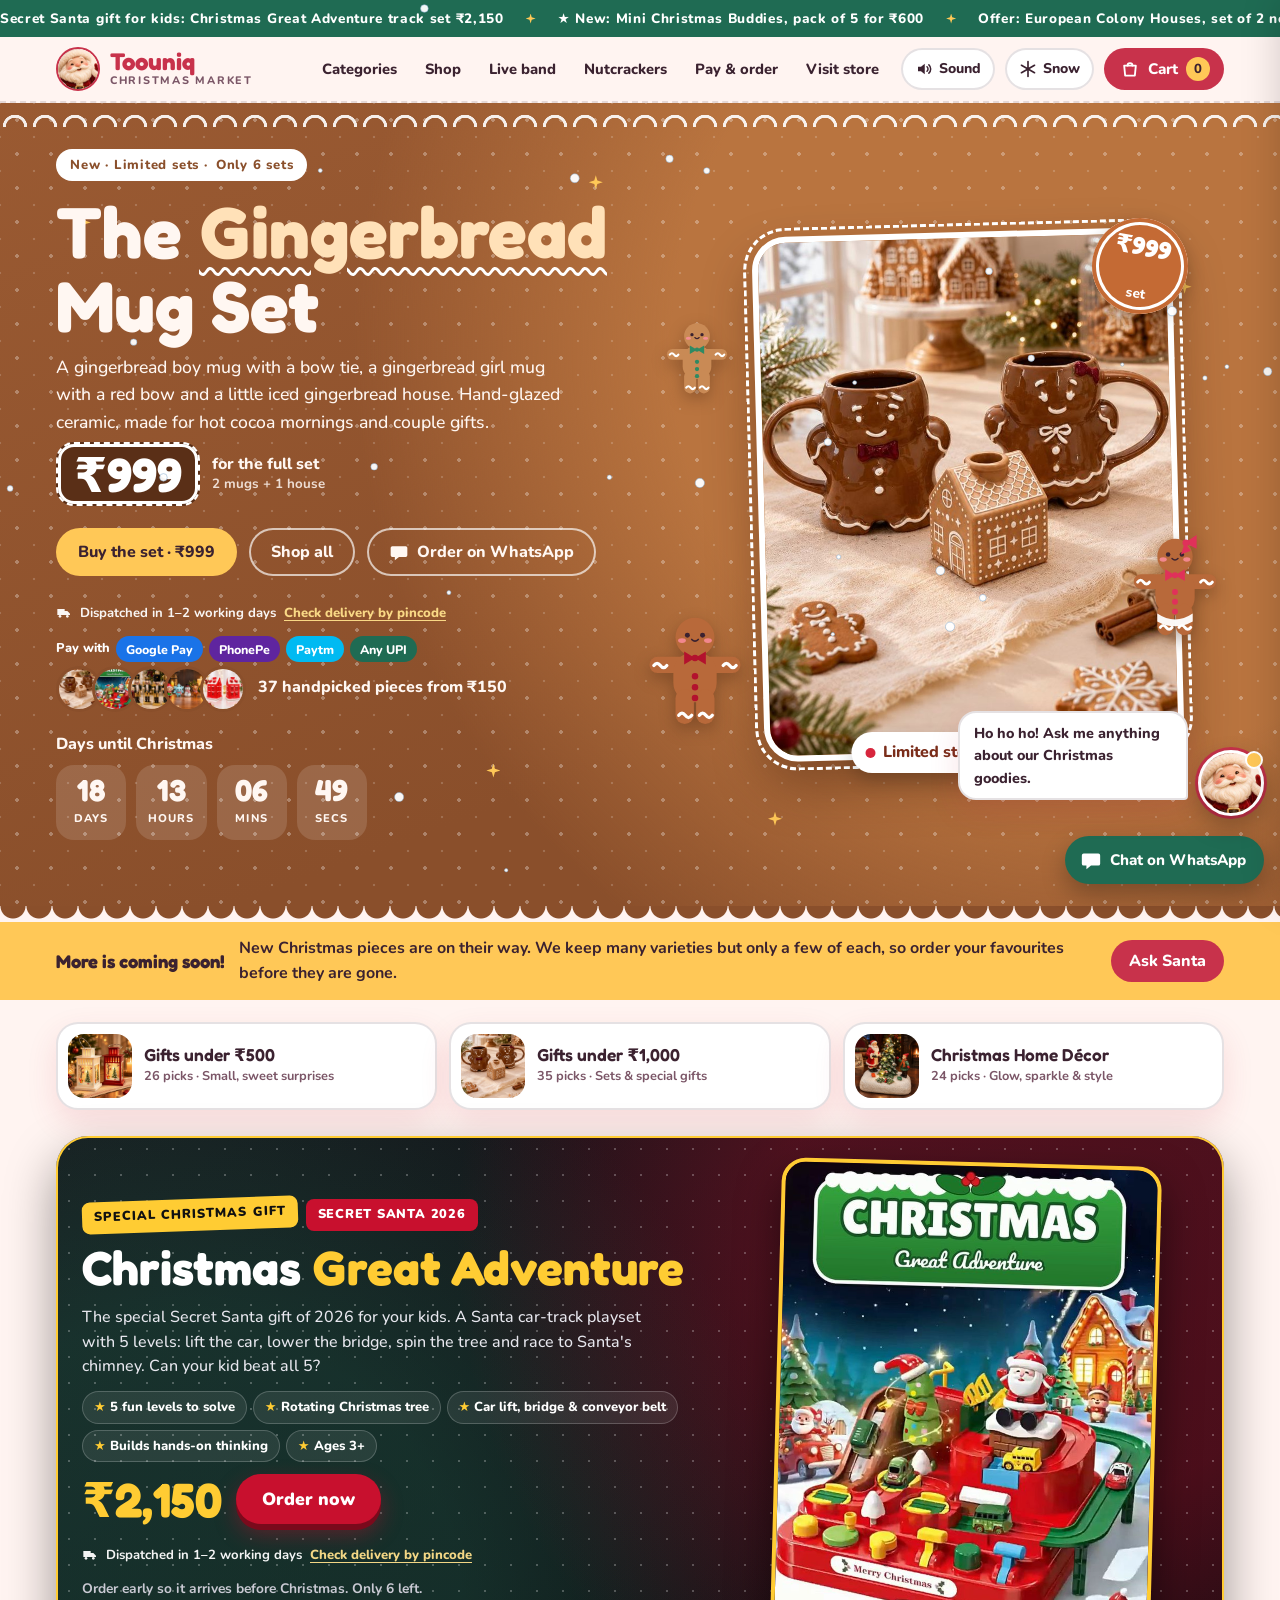
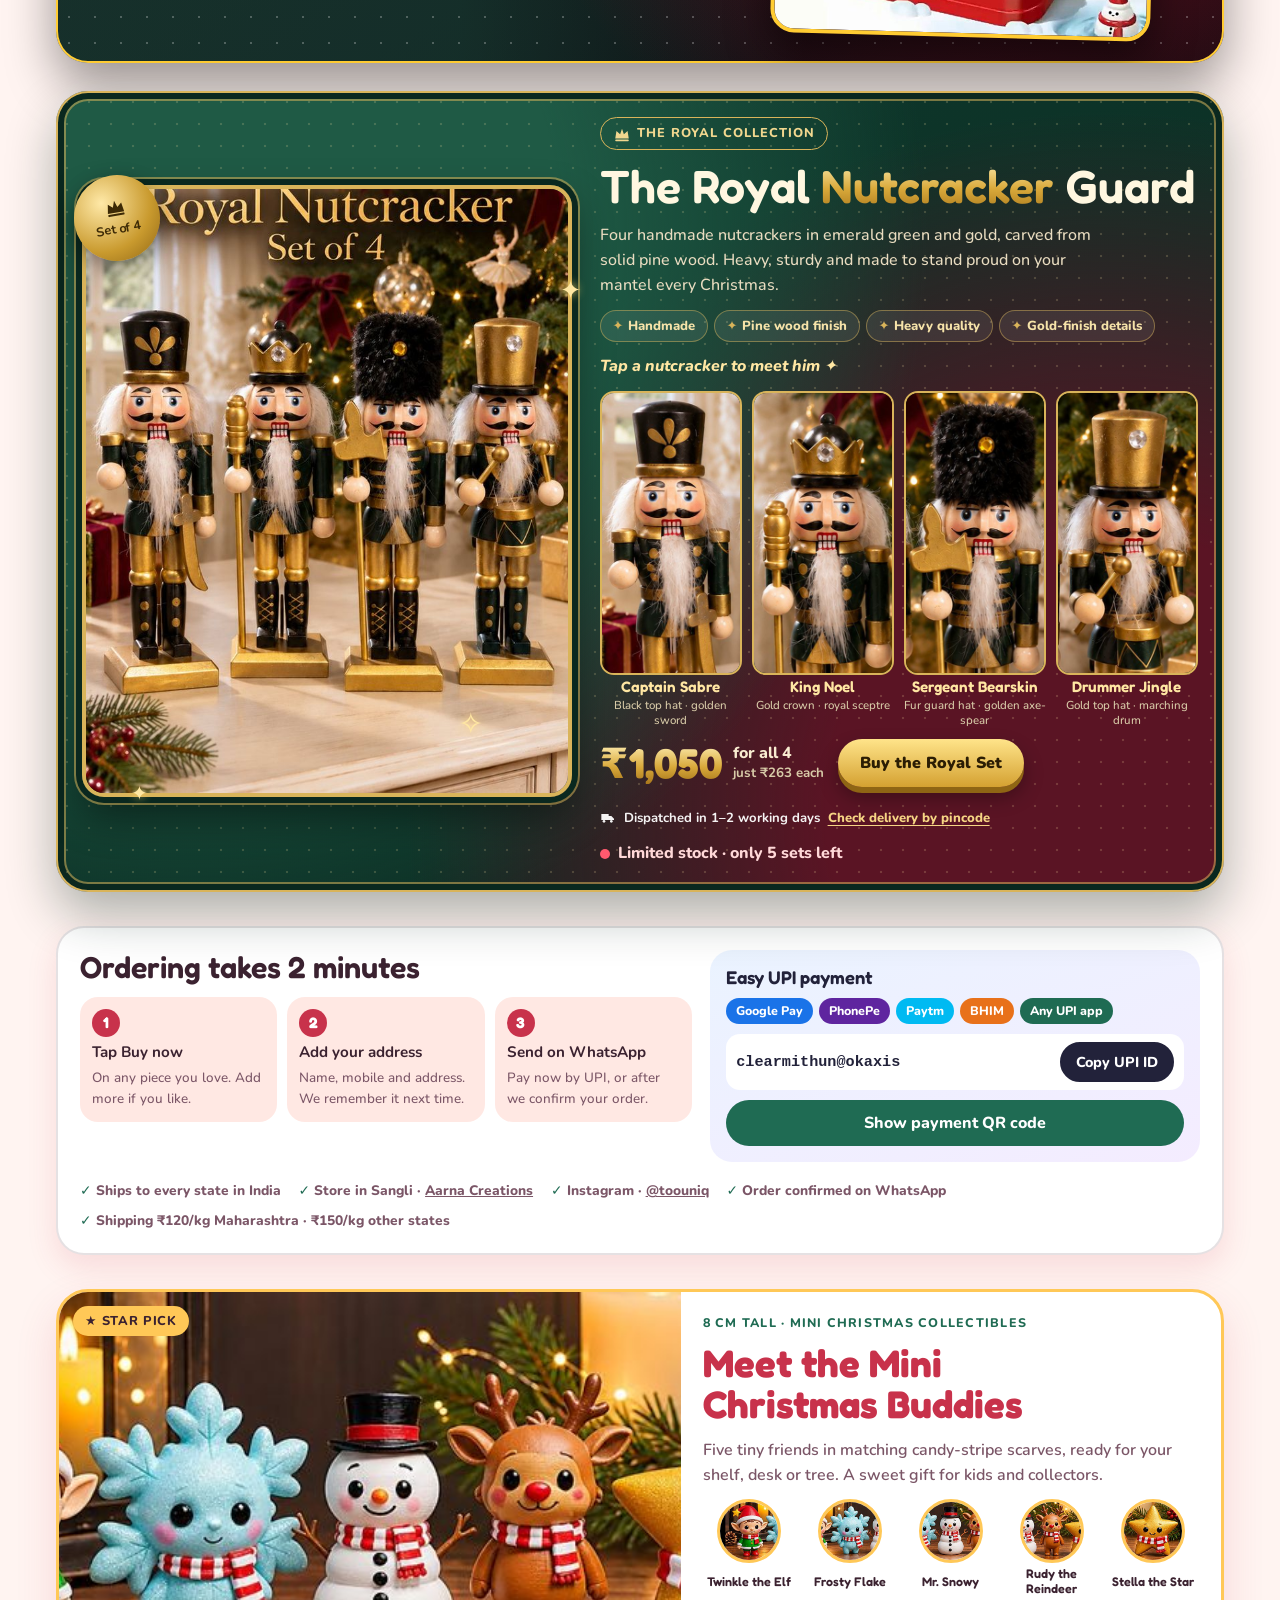
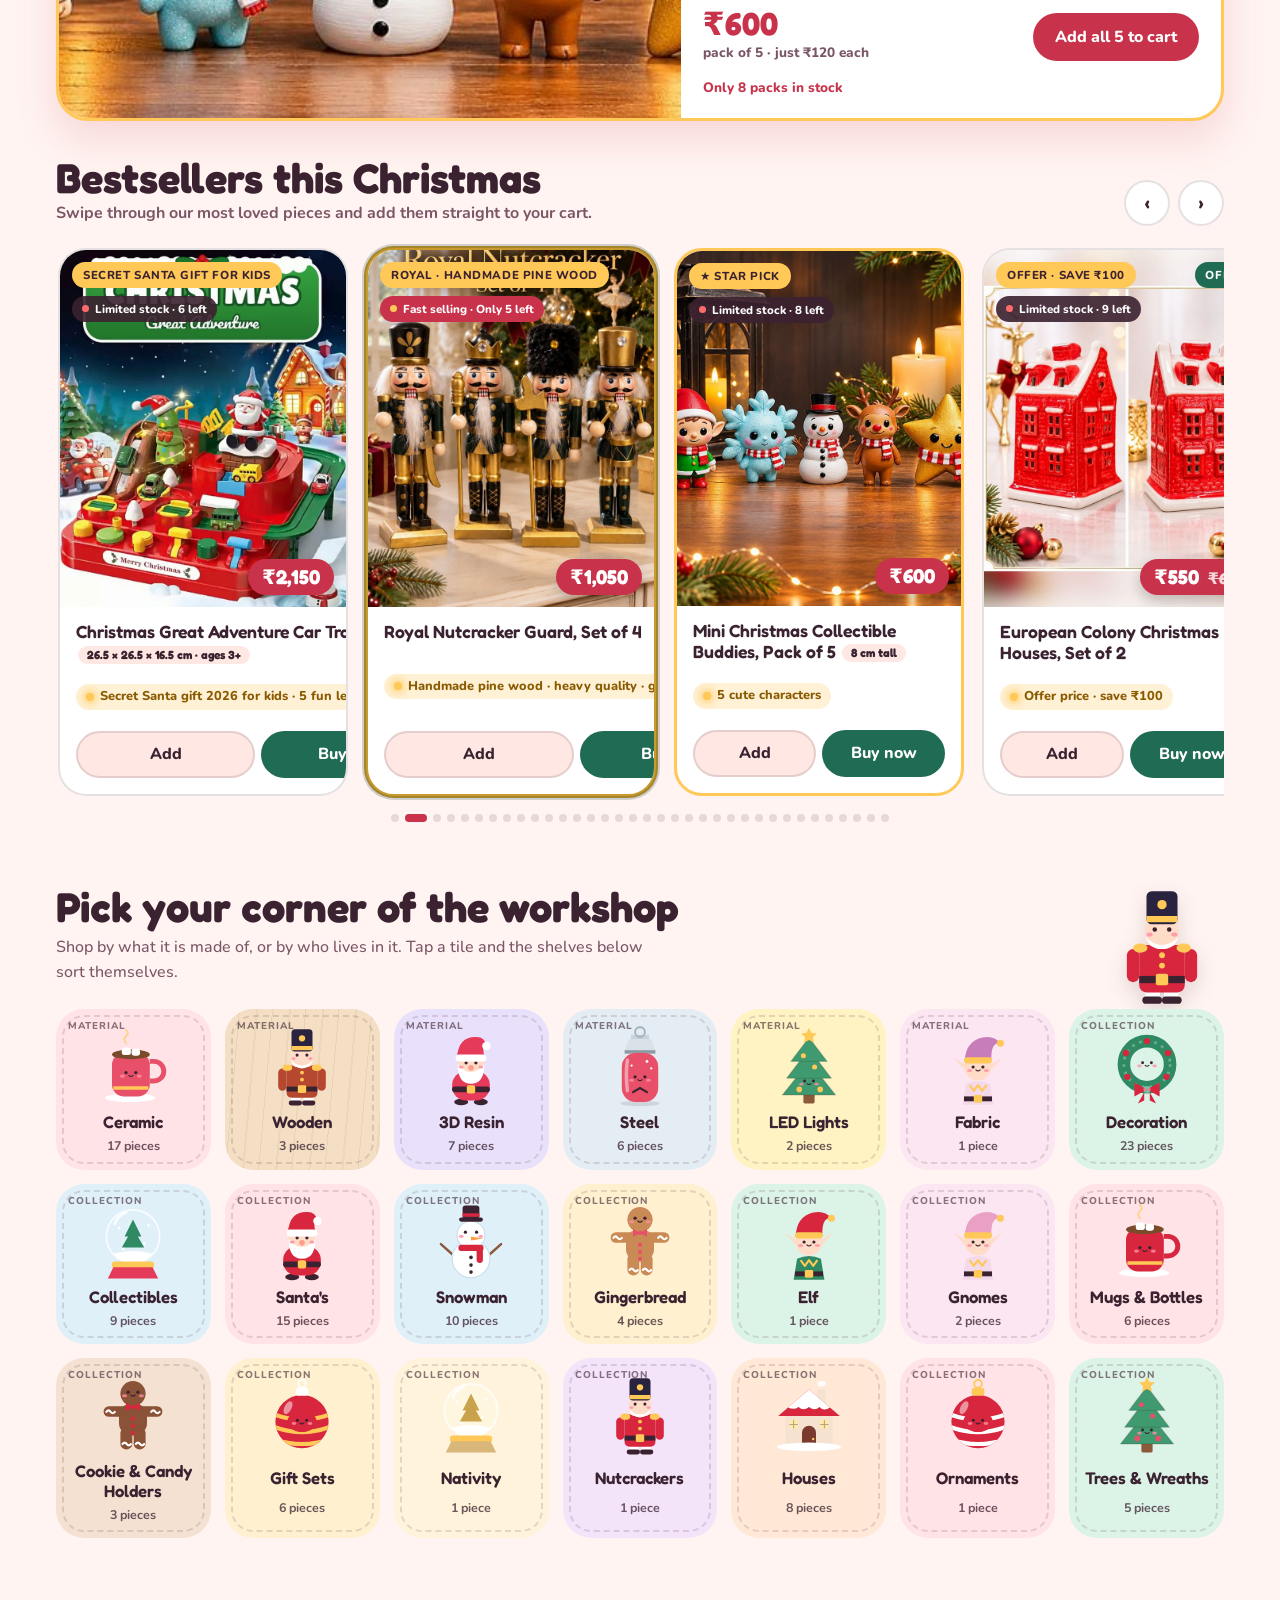
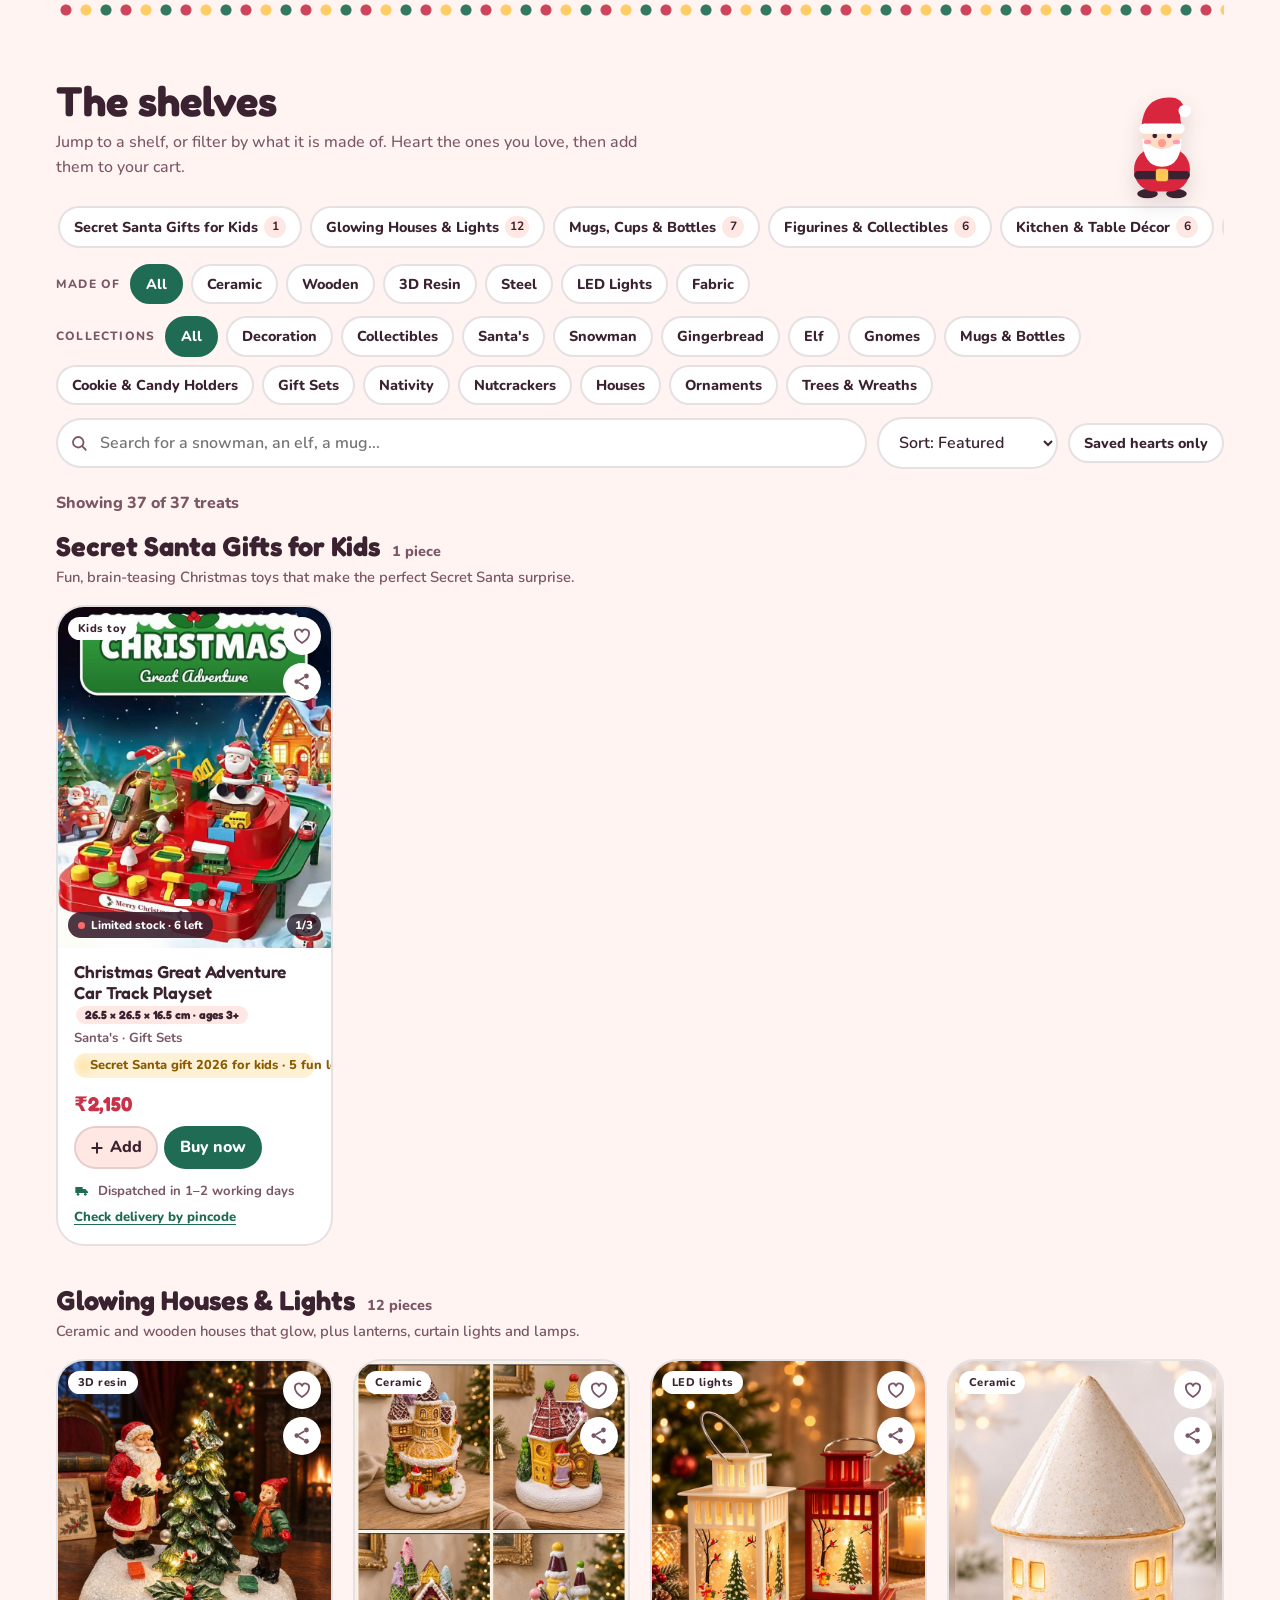
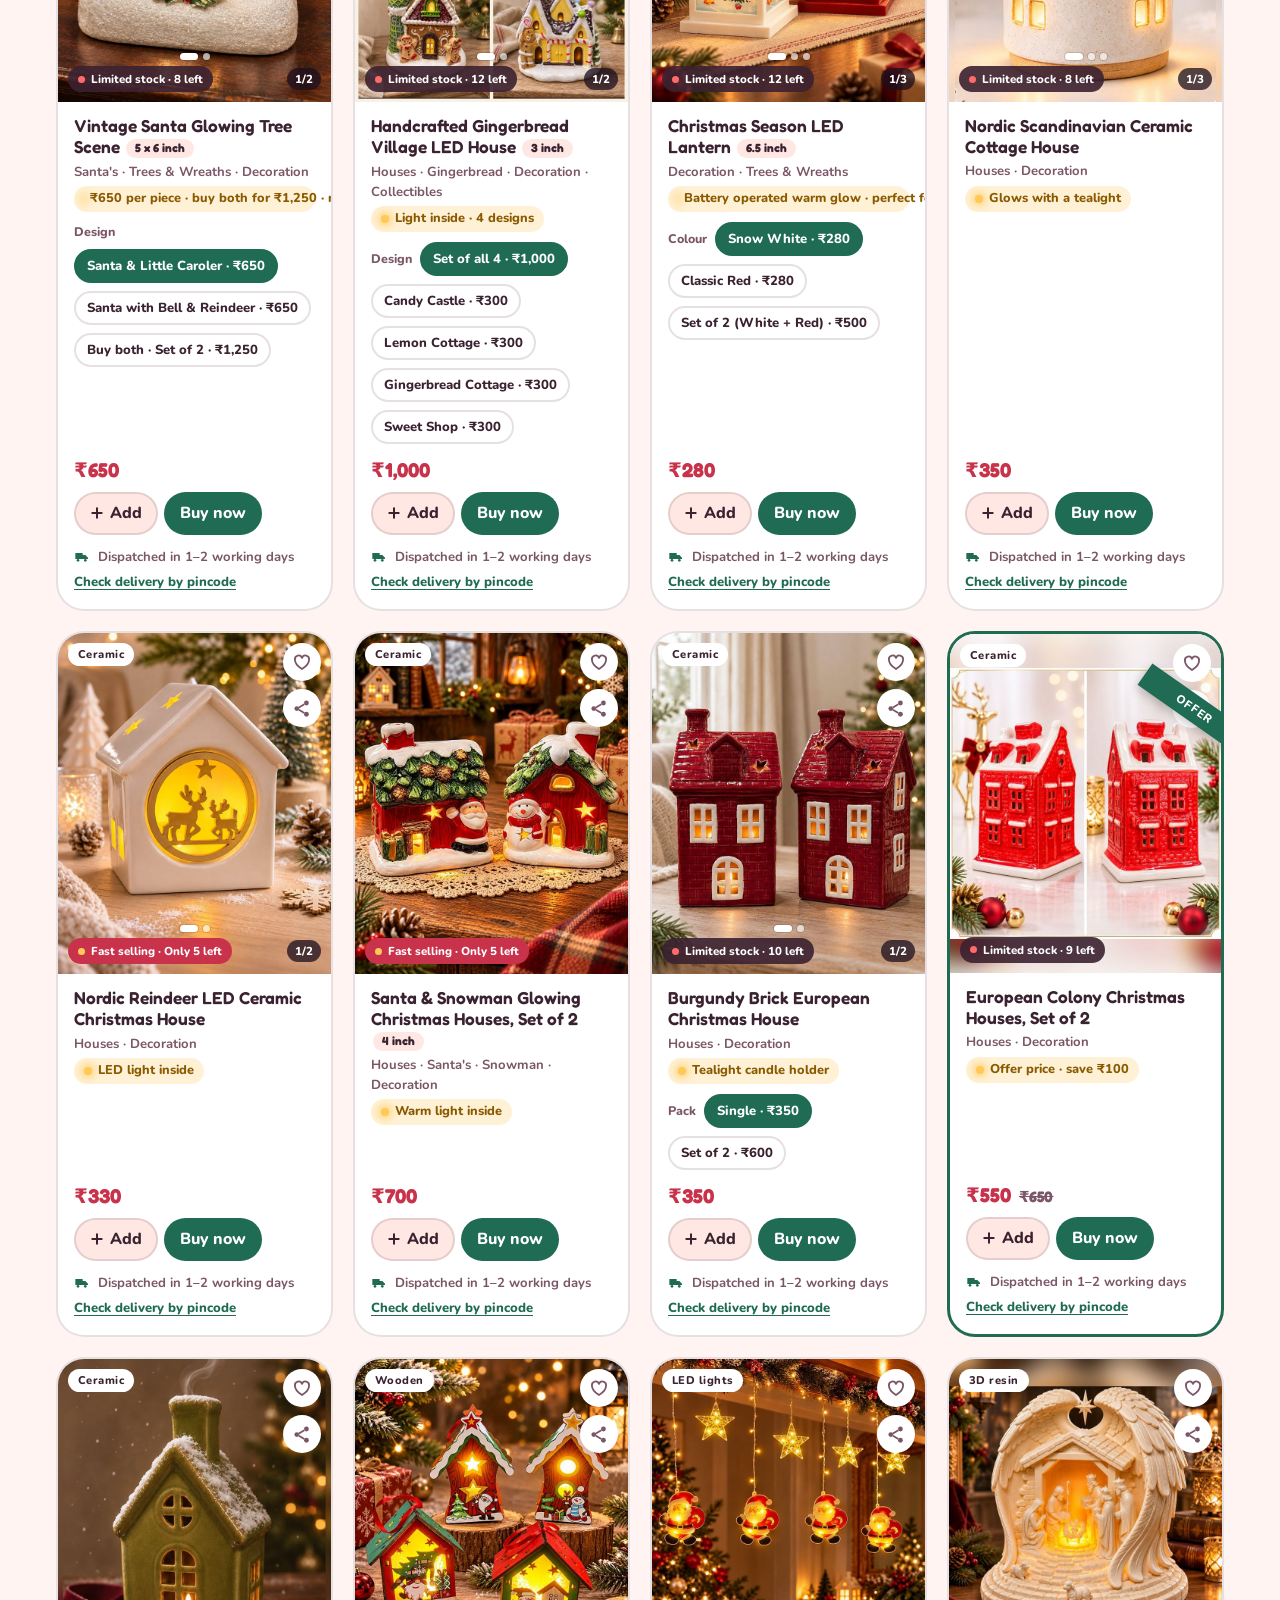
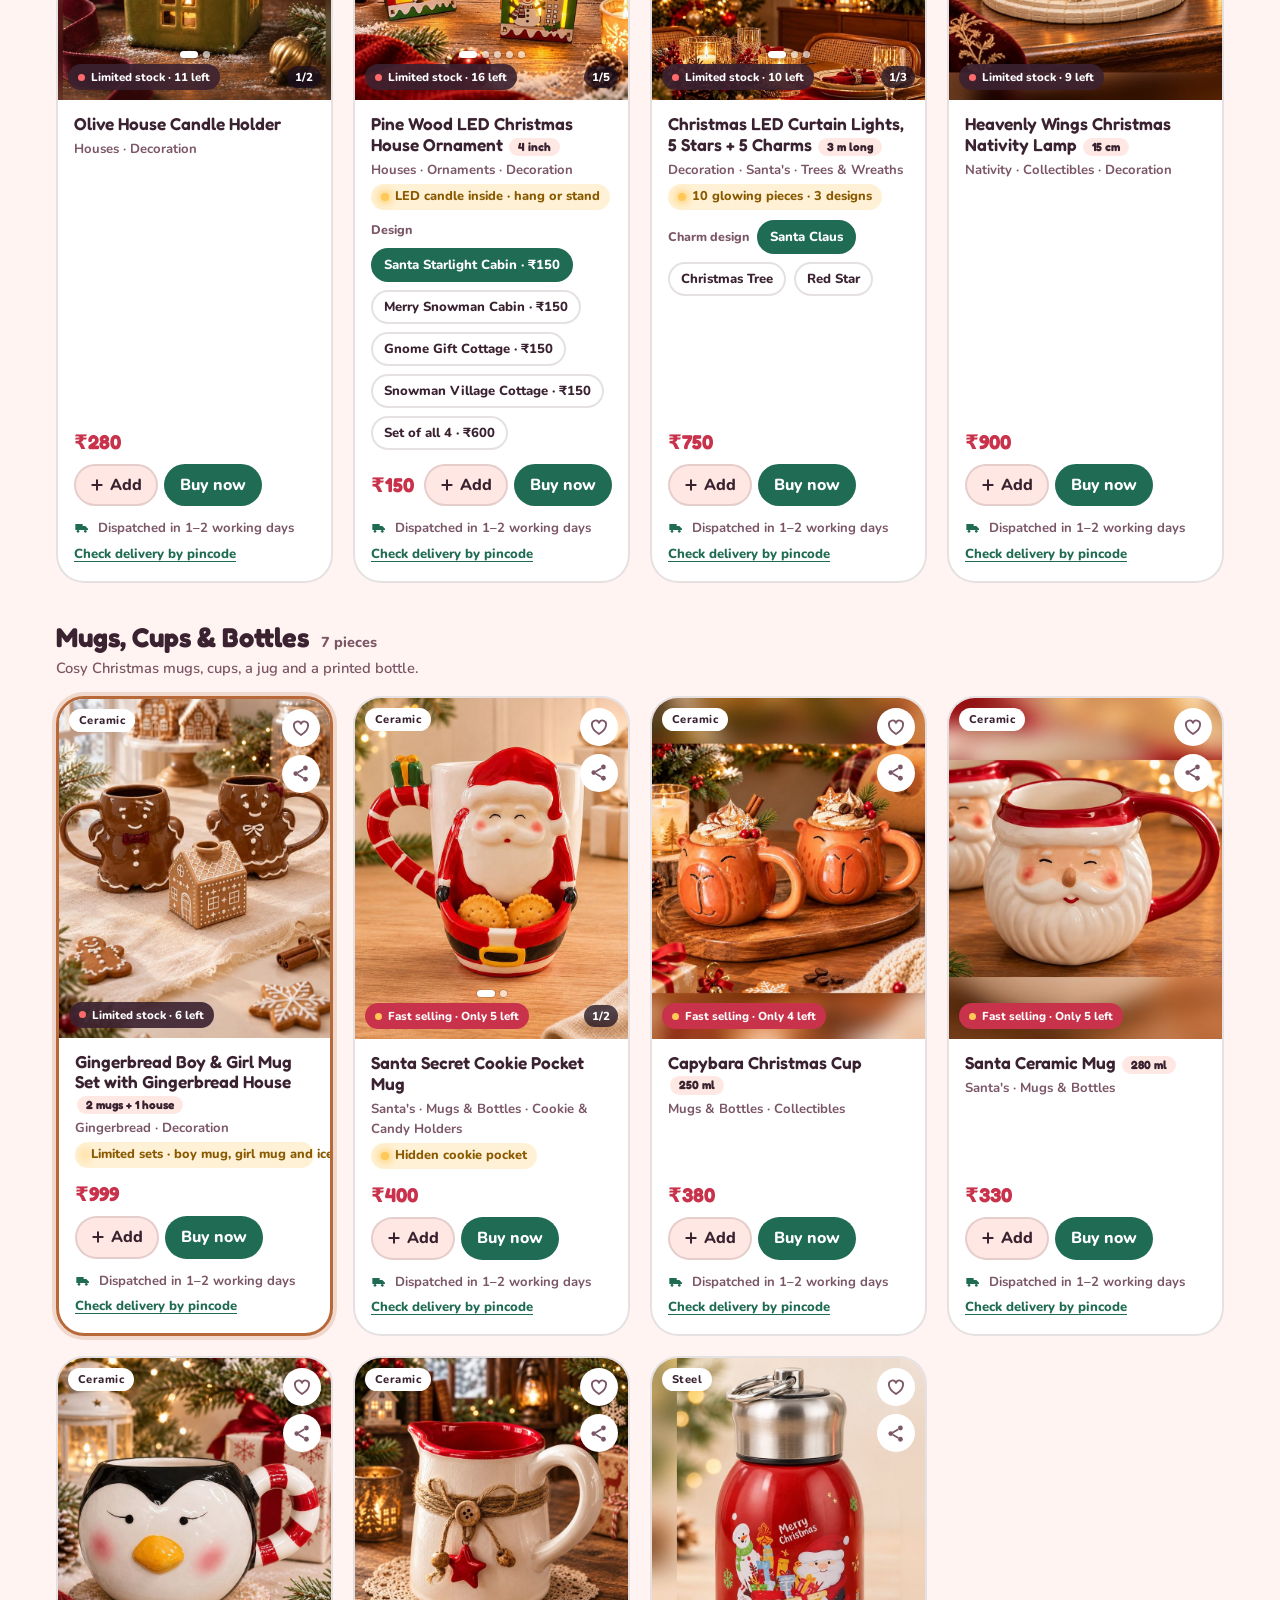
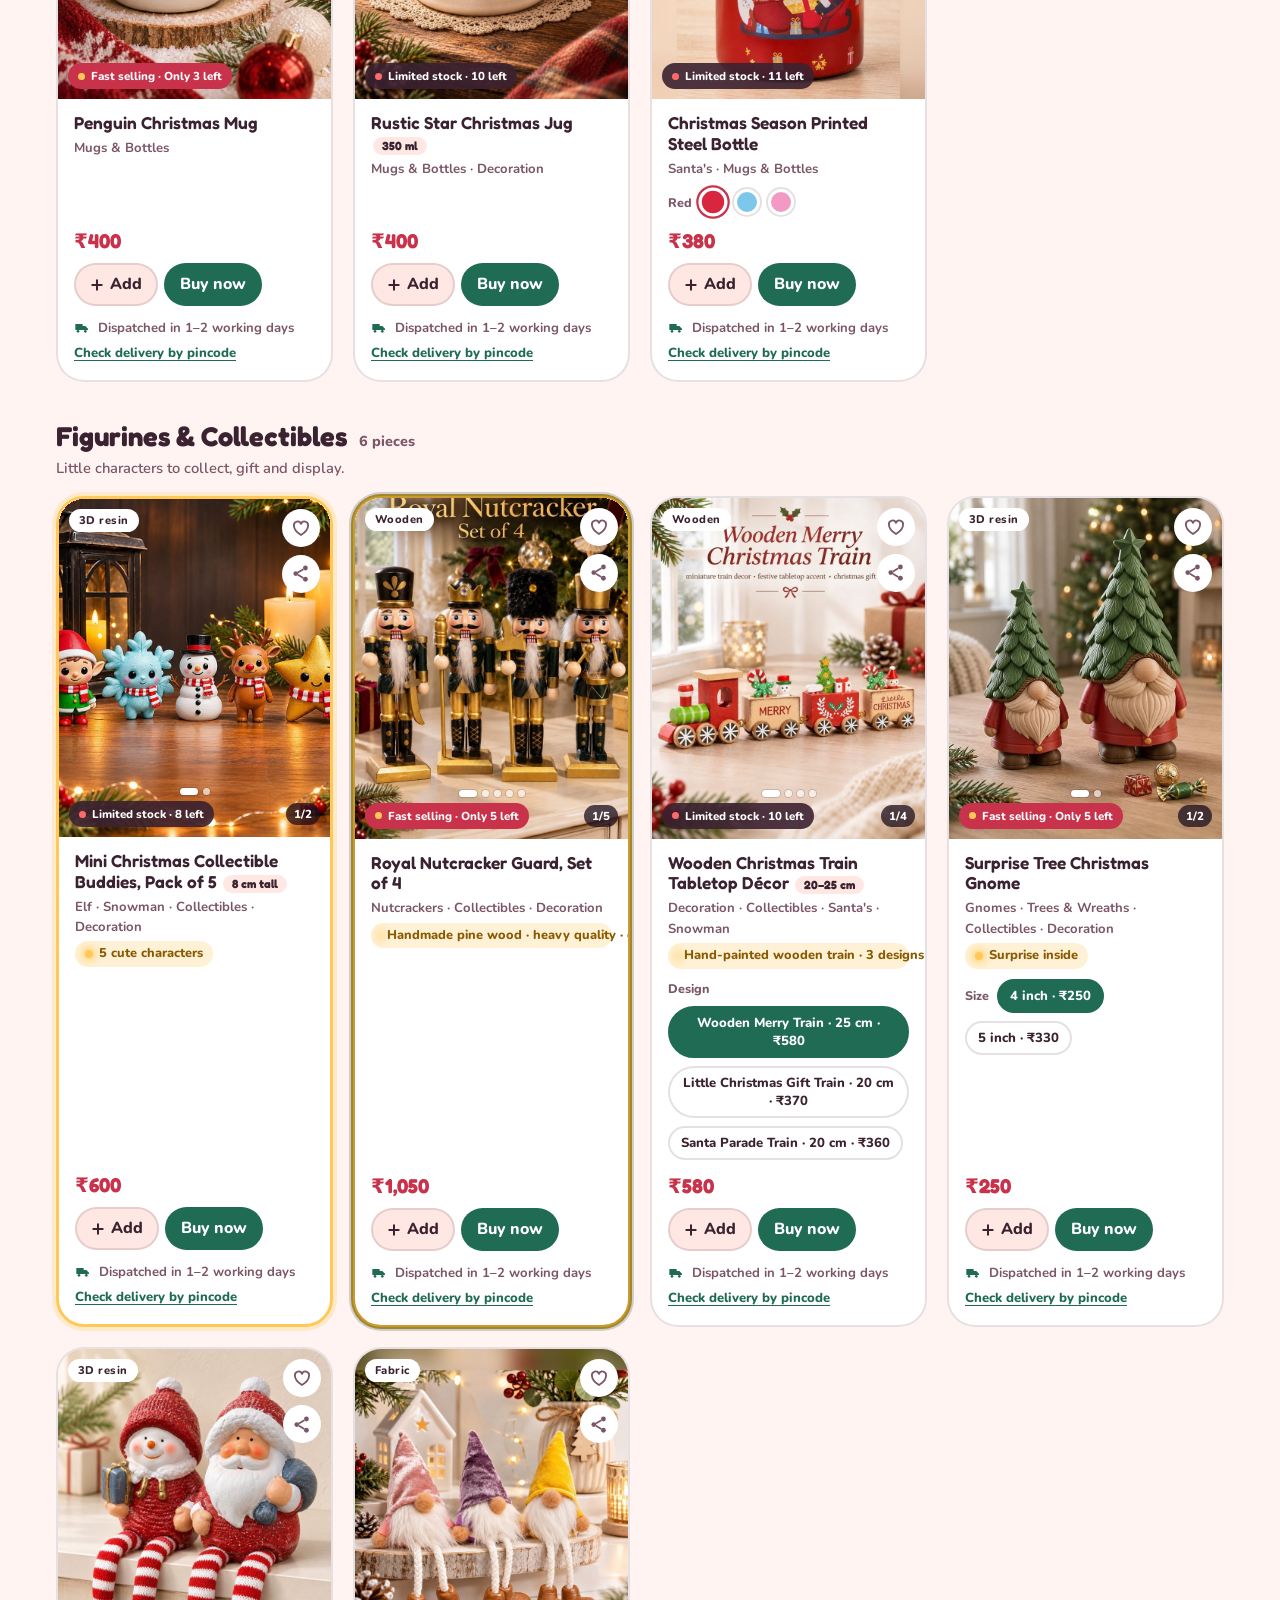
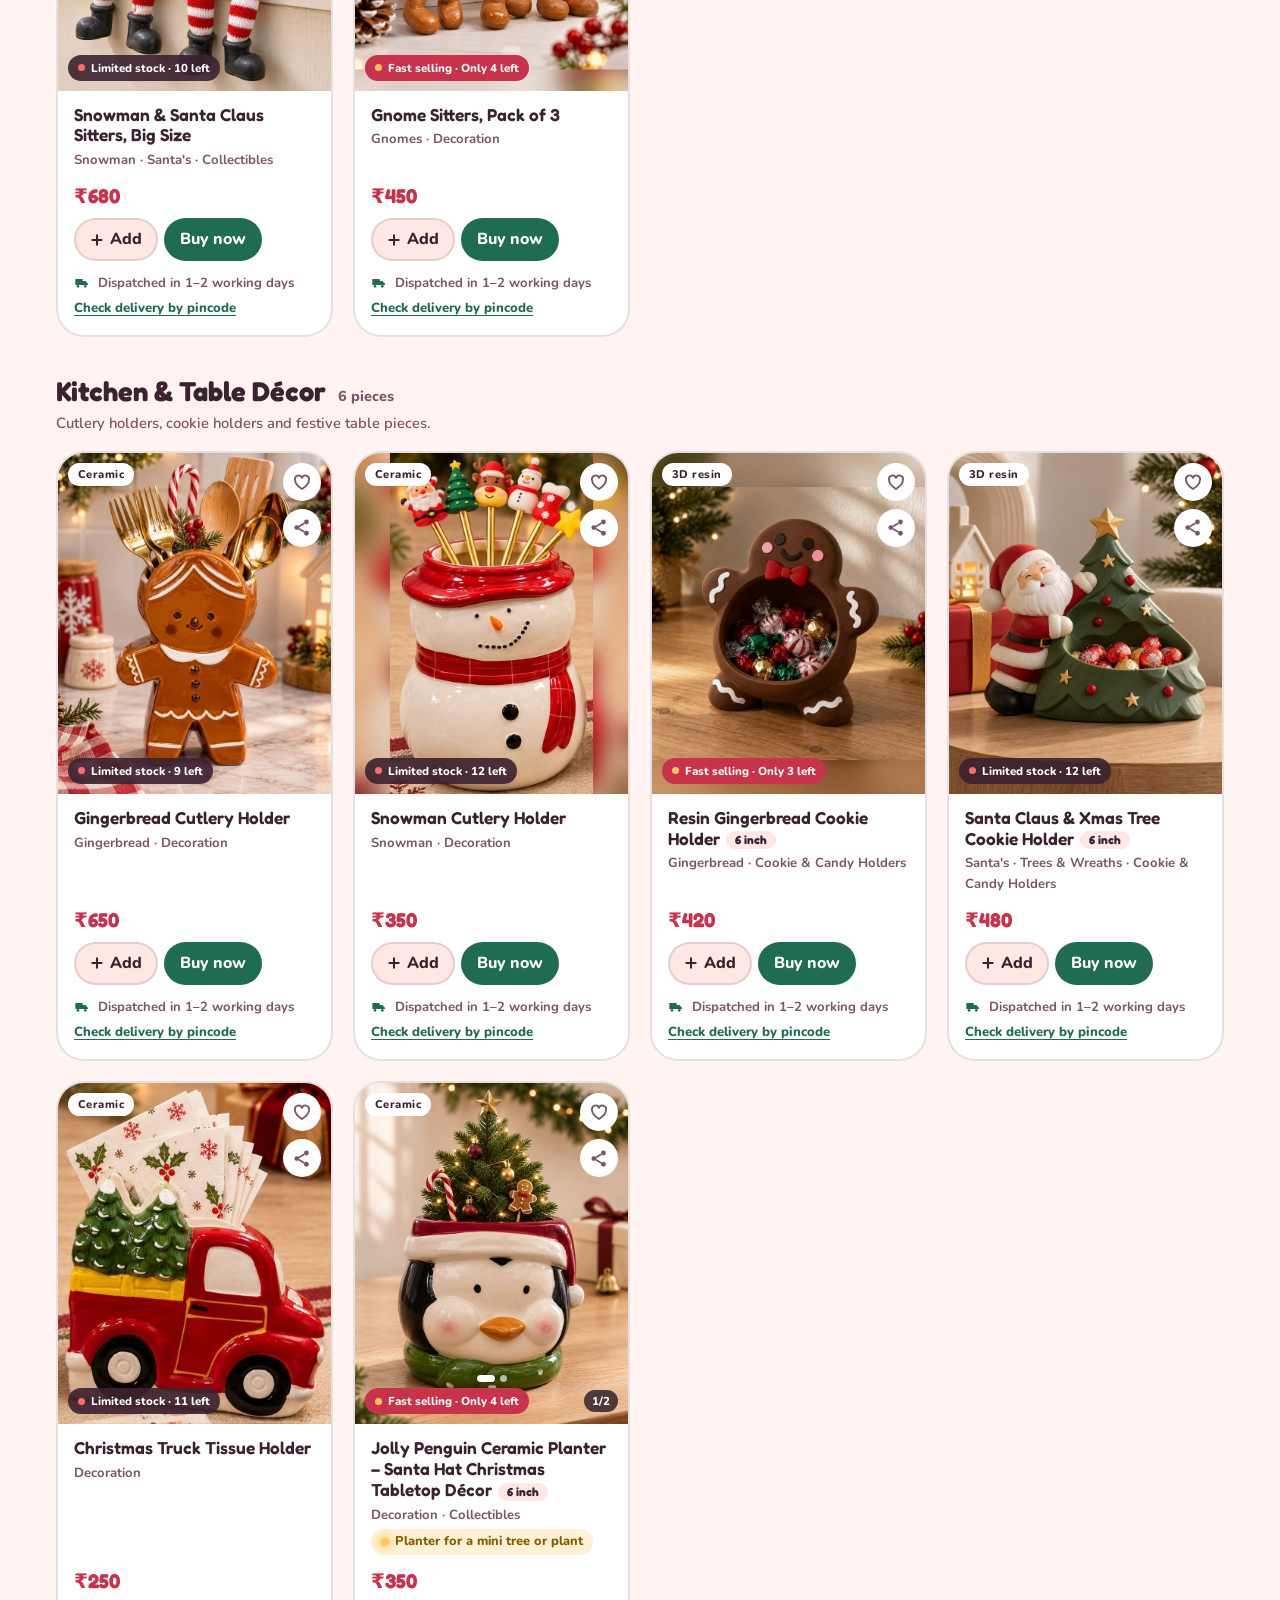
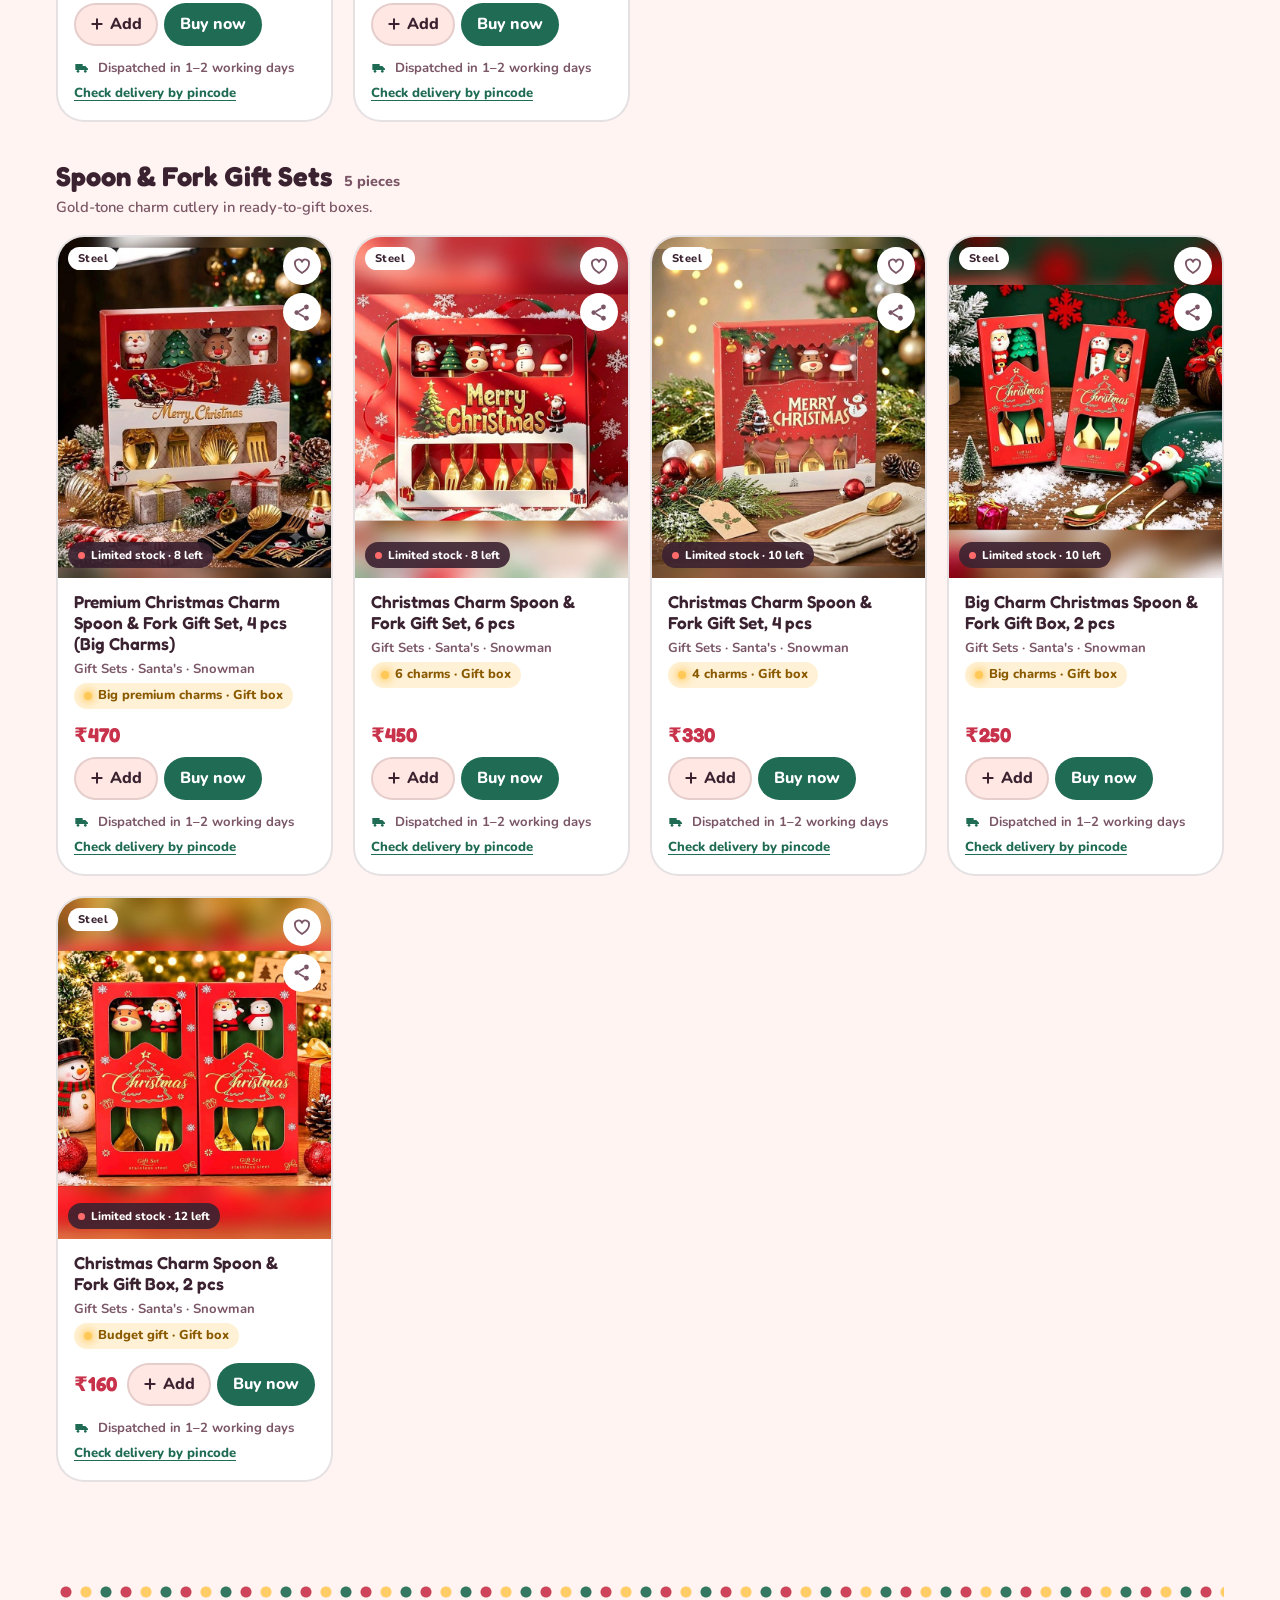
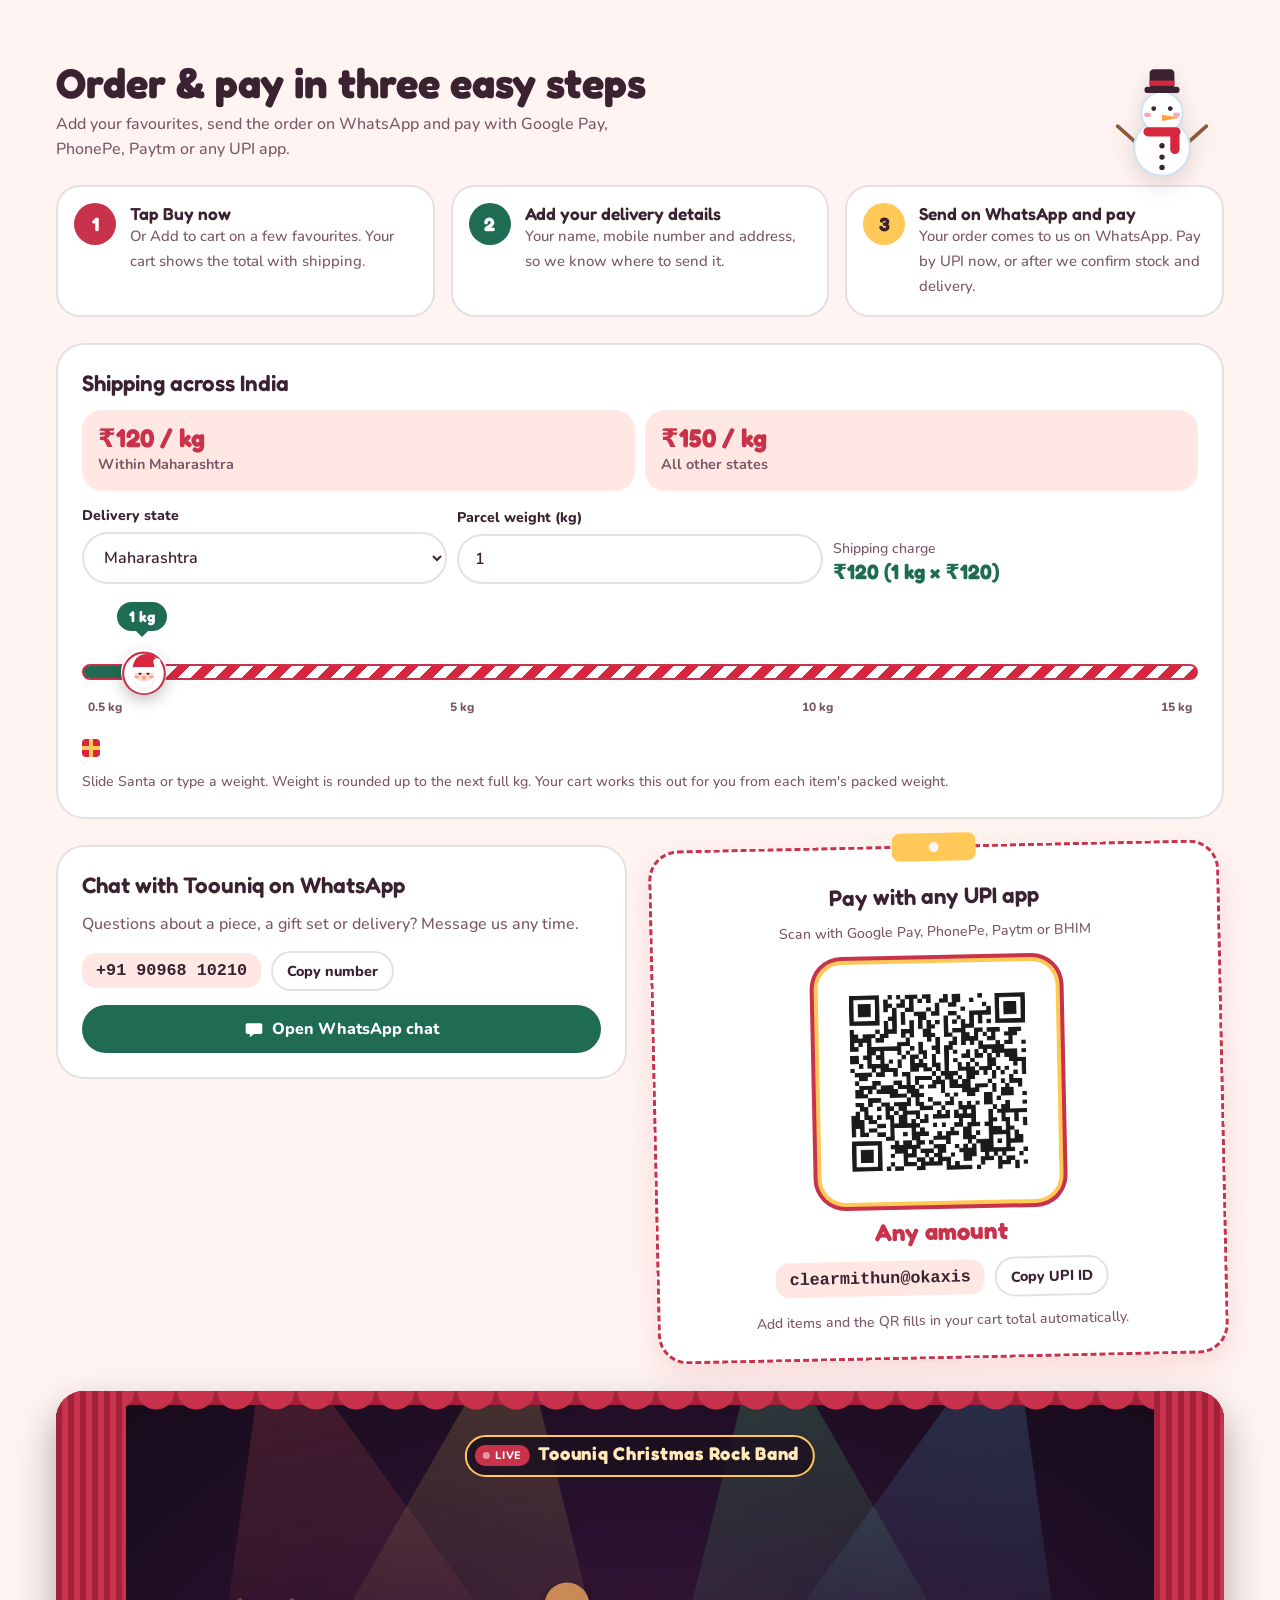
==== commit cad4dbb2: "Add files via upload" ====
--- a/index.html
+++ b/index.html
@@ -27,7 +27,7 @@
 <link rel="apple-touch-icon" href="img/santa-avatar.jpg">
 <link rel="preload" as="image" href="img/gingerbread-mug-set.jpg">
 <link rel="dns-prefetch" href="https://www.googletagmanager.com">
-<script type="application/ld+json">{"@context": "https://schema.org", "@graph": [{"@type": "OnlineStore", "@id": "https://toouniq.github.io/toouniqxmas-/#shop", "name": "Toouniq Christmas Market", "alternateName": ["Toouniq", "Toouniq Christmas", "toouniq"], "url": "https://toouniq.github.io/toouniqxmas-/", "image": "https://toouniq.github.io/toouniqxmas-/og.jpg", "logo": "https://toouniq.github.io/toouniqxmas-/img/toouniq-logo.jpg", "description": "Cute Christmas décor and gifts: ceramic Christmas houses, mugs, 3D resin gnomes and Santas. Order on WhatsApp, pay by UPI, shipping across India. Physical store: Aarna Creations, Sangli.", "priceRange": "₹150 - ₹1000", "currenciesAccepted": "INR", "paymentAccepted": "UPI, Google Pay, PhonePe, Paytm", "telephone": "+91-9096810210", "sameAs": ["https://www.instagram.com/toouniq/"], "areaServed": {"@type": "Country", "name": "India"}, "address": {"@type": "PostalAddress", "addressLocality": "Sangli", "addressRegion": "Maharashtra", "addressCountry": "IN"}, "contactPoint": {"@type": "ContactPoint", "telephone": "+91-9096810210", "contactType": "sales", "availableLanguage": ["English", "Hindi", "Marathi"]}, "department": {"@id": "https://toouniq.github.io/toouniqxmas-/#store"}, "founder": [{"@type": "Person", "name": "Mithun Shah"}, {"@type": "Person", "name": "Rashmi Shah"}]}, {"@type": "Store", "@id": "https://toouniq.github.io/toouniqxmas-/#store", "name": "Aarna Creations", "alternateName": "Aarna Creations Sangli · Toouniq Christmas store", "url": "https://toouniq.github.io/toouniqxmas-/#store", "image": "https://toouniq.github.io/toouniqxmas-/og.jpg", "description": "Physical store in Sangli, Maharashtra for Toouniq Christmas décor and gifts: ceramic Christmas houses, mugs, gnomes and more.", "priceRange": "₹150 - ₹1000", "sameAs": ["https://www.instagram.com/toouniq/"], "hasMap": "https://maps.app.goo.gl/FKpYqjHd3P21dk3g6", "telephone": ["+91-9850666440", "+91-9096810210"], "founder": [{"@type": "Person", "name": "Mithun Shah"}, {"@type": "Person", "name": "Rashmi Shah"}], "address": {"@type": "PostalAddress", "streetAddress": "529, Mali Galli, Opposite Sangli Urban Bank", "addressLocality": "Sangli", "addressRegion": "Maharashtra", "addressCountry": "IN"}, "geo": {"@type": "GeoCoordinates", "latitude": 16.8581975, "longitude": 74.5740343}, "parentOrganization": {"@id": "https://toouniq.github.io/toouniqxmas-/#shop"}}, {"@type": "ItemList", "name": "Christmas décor", "itemListElement": [{"@type": "ListItem", "position": 1, "item": {"@type": "Product", "name": "Snowman Cutlery Holder", "description": "Snowman Cutlery Holder: cute ceramic Christmas décor from Toouniq. A lovely Christmas gift and home decoration. Limited stock, order on WhatsApp, shipping across India.", "material": "ceramic", "image": "https://toouniq.github.io/toouniqxmas-/img/snowman-cutlery-holder.jpg", "brand": {"@type": "Brand", "name": "Toouniq"}, "offers": {"@type": "Offer", "priceCurrency": "INR", "price": "350", "availability": "https://schema.org/InStock", "url": "https://toouniq.github.io/toouniqxmas-/#snowman-cutlery-holder"}, "url": "https://toouniq.github.io/toouniqxmas-/#snowman-cutlery-holder"}}, {"@type": "ListItem", "position": 2, "item": {"@type": "Product", "name": "Christmas Truck Tissue Holder", "description": "Christmas Truck Tissue Holder: cute ceramic Christmas décor from Toouniq. A lovely Christmas gift and home decoration. Limited stock, order on WhatsApp, shipping across India.", "material": "ceramic", "image": "https://toouniq.github.io/toouniqxmas-/img/christmas-truck-tissue-holder.jpg", "brand": {"@type": "Brand", "name": "Toouniq"}, "offers": {"@type": "Offer", "priceCurrency": "INR", "price": "250", "availability": "https://schema.org/InStock", "url": "https://toouniq.github.io/toouniqxmas-/#christmas-truck-tissue-holder"}, "url": "https://toouniq.github.io/toouniqxmas-/#christmas-truck-tissue-holder"}}, {"@type": "ListItem", "position": 3, "item": {"@type": "Product", "name": "Penguin Christmas Mug", "description": "Penguin Christmas Mug: cute ceramic Christmas décor from Toouniq. A lovely Christmas gift and home decoration. Limited stock, order on WhatsApp, shipping across India.", "material": "ceramic", "image": "https://toouniq.github.io/toouniqxmas-/img/penguin-christmas-mug.jpg", "brand": {"@type": "Brand", "name": "Toouniq"}, "offers": {"@type": "Offer", "priceCurrency": "INR", "price": "400", "availability": "https://schema.org/InStock", "url": "https://toouniq.github.io/toouniqxmas-/#penguin-christmas-mug"}, "url": "https://toouniq.github.io/toouniqxmas-/#penguin-christmas-mug"}}, {"@type": "ListItem", "position": 4, "item": {"@type": "Product", "name": "Olive House Candle Holder", "description": "Olive House Candle Holder: cute ceramic Christmas décor from Toouniq. A lovely Christmas gift and home decoration. Limited stock, order on WhatsApp, shipping across India.", "material": "ceramic", "image": "https://toouniq.github.io/toouniqxmas-/img/olive-house-candle-holder.jpg", "brand": {"@type": "Brand", "name": "Toouniq"}, "offers": {"@type": "Offer", "priceCurrency": "INR", "price": "280", "availability": "https://schema.org/InStock", "url": "https://toouniq.github.io/toouniqxmas-/#olive-house-candle-holder"}, "url": "https://toouniq.github.io/toouniqxmas-/#olive-house-candle-holder"}}, {"@type": "ListItem", "position": 5, "item": {"@type": "Product", "name": "Gingerbread Boy & Girl Mug Set with Gingerbread House", "description": "Gingerbread Boy & Girl Mug Set with Gingerbread House (2 mugs + 1 house): cute ceramic Christmas décor from Toouniq. A lovely Christmas gift and home decoration. Limited stock, order on WhatsApp, shipping across India.", "material": "ceramic", "image": "https://toouniq.github.io/toouniqxmas-/img/gingerbread-mug-set.jpg", "brand": {"@type": "Brand", "name": "Toouniq"}, "offers": {"@type": "Offer", "priceCurrency": "INR", "price": "999", "availability": "https://schema.org/InStock", "url": "https://toouniq.github.io/toouniqxmas-/#gingerbread-boy-girl-mug-set-with-gingerbread-house"}, "url": "https://toouniq.github.io/toouniqxmas-/#gingerbread-boy-girl-mug-set-with-gingerbread-house"}}, {"@type": "ListItem", "position": 6, "item": {"@type": "Product", "name": "Royal Nutcracker Guard, Set of 4", "description": "Royal Nutcracker Guard, Set of 4: cute wooden Christmas décor from Toouniq. A lovely Christmas gift and home decoration. Limited stock, order on WhatsApp, shipping across India.", "material": "wooden", "image": "https://toouniq.github.io/toouniqxmas-/img/royal-nutcracker-set.jpg", "brand": {"@type": "Brand", "name": "Toouniq"}, "offers": {"@type": "Offer", "priceCurrency": "INR", "price": "1050", "availability": "https://schema.org/InStock", "url": "https://toouniq.github.io/toouniqxmas-/#royal-nutcracker-guard-set-of-4"}, "url": "https://toouniq.github.io/toouniqxmas-/#royal-nutcracker-guard-set-of-4"}}, {"@type": "ListItem", "position": 7, "item": {"@type": "Product", "name": "Vintage Santa Glowing Tree Scene", "description": "Vintage Santa Glowing Tree Scene (5 x 6 inch): cute 3D resin Christmas décor from Toouniq. A lovely Christmas gift and home decoration. Limited stock, order on WhatsApp, shipping across India.", "material": "3D resin", "image": "https://toouniq.github.io/toouniqxmas-/img/santa-scene-caroler.jpg", "brand": {"@type": "Brand", "name": "Toouniq"}, "offers": {"@type": "Offer", "priceCurrency": "INR", "price": "650", "availability": "https://schema.org/InStock", "url": "https://toouniq.github.io/toouniqxmas-/#vintage-santa-glowing-tree-scene"}, "url": "https://toouniq.github.io/toouniqxmas-/#vintage-santa-glowing-tree-scene"}}, {"@type": "ListItem", "position": 8, "item": {"@type": "Product", "name": "Christmas Great Adventure Car Track Playset", "description": "Christmas Great Adventure Car Track Playset (26.5 × 26.5 × 16.5 cm · ages 3+): cute kids toy Christmas décor from Toouniq. A lovely Christmas gift and home decoration. Limited stock, order on WhatsApp, shipping across India.", "material": "kids toy", "image": "https://toouniq.github.io/toouniqxmas-/img/xmas-adventure-track.jpg", "brand": {"@type": "Brand", "name": "Toouniq"}, "offers": {"@type": "Offer", "priceCurrency": "INR", "price": "2150", "availability": "https://schema.org/InStock", "url": "https://toouniq.github.io/toouniqxmas-/#christmas-great-adventure-car-track-playset"}, "url": "https://toouniq.github.io/toouniqxmas-/#christmas-great-adventure-car-track-playset"}}, {"@type": "ListItem", "position": 9, "item": {"@type": "Product", "name": "Gingerbread Cutlery Holder", "description": "Gingerbread Cutlery Holder: cute ceramic Christmas décor from Toouniq. A lovely Christmas gift and home decoration. Limited stock, order on WhatsApp, shipping across India.", "material": "ceramic", "image": "https://toouniq.github.io/toouniqxmas-/img/gingerbread-cutlery-holder.jpg", "brand": {"@type": "Brand", "name": "Toouniq"}, "offers": {"@type": "Offer", "priceCurrency": "INR", "price": "650", "availability": "https://schema.org/InStock", "url": "https://toouniq.github.io/toouniqxmas-/#gingerbread-cutlery-holder"}, "url": "https://toouniq.github.io/toouniqxmas-/#gingerbread-cutlery-holder"}}, {"@type": "ListItem", "position": 10, "item": {"@type": "Product", "name": "European Colony Christmas Houses, Set of 2", "description": "European Colony Christmas Houses, Set of 2: cute ceramic Christmas décor from Toouniq. A lovely Christmas gift and home decoration. Limited stock, order on WhatsApp, shipping across India.", "material": "ceramic", "image": "https://toouniq.github.io/toouniqxmas-/img/european-colony-houses.jpg", "brand": {"@type": "Brand", "name": "Toouniq"}, "offers": {"@type": "Offer", "priceCurrency": "INR", "price": "550", "availability": "https://schema.org/InStock", "url": "https://toouniq.github.io/toouniqxmas-/#european-colony-christmas-houses-set-of-2"}, "url": "https://toouniq.github.io/toouniqxmas-/#european-colony-christmas-houses-set-of-2"}}, {"@type": "ListItem", "position": 11, "item": {"@type": "Product", "name": "Snowman & Santa Claus Sitters, Big Size", "description": "Snowman & Santa Claus Sitters, Big Size: cute 3D resin Christmas décor from Toouniq. A lovely Christmas gift and home decoration. Limited stock, order on WhatsApp, shipping across India.", "material": "3D resin", "image": "https://toouniq.github.io/toouniqxmas-/img/snowman-santa-sitters.jpg", "brand": {"@type": "Brand", "name": "Toouniq"}, "offers": {"@type": "Offer", "priceCurrency": "INR", "price": "680", "availability": "https://schema.org/InStock", "url": "https://toouniq.github.io/toouniqxmas-/#snowman-santa-claus-sitters-big-size"}, "url": "https://toouniq.github.io/toouniqxmas-/#snowman-santa-claus-sitters-big-size"}}, {"@type": "ListItem", "position": 12, "item": {"@type": "Product", "name": "Mini Christmas Collectible Buddies, Pack of 5", "description": "Mini Christmas Collectible Buddies, Pack of 5 (8 cm tall): cute 3D resin Christmas décor from Toouniq. A lovely Christmas gift and home decoration. Limited stock, order on WhatsApp, shipping across India.", "material": "3D resin", "image": "https://toouniq.github.io/toouniqxmas-/img/mini-buddies.jpg", "brand": {"@type": "Brand", "name": "Toouniq"}, "offers": {"@type": "Offer", "priceCurrency": "INR", "price": "600", "availability": "https://schema.org/InStock", "url": "https://toouniq.github.io/toouniqxmas-/#mini-christmas-collectible-buddies-pack-of-5"}, "url": "https://toouniq.github.io/toouniqxmas-/#mini-christmas-collectible-buddies-pack-of-5"}}, {"@type": "ListItem", "position": 13, "item": {"@type": "Product", "name": "Premium Christmas Charm Spoon & Fork Gift Set, 4 pcs (Big Charms)", "description": "Premium Christmas Charm Spoon & Fork Gift Set, 4 pcs (Big Charms): cute stainless steel Christmas décor from Toouniq. A lovely Christmas gift and home decoration. Limited stock, order on WhatsApp, shipping across India.", "material": "stainless steel", "image": "https://toouniq.github.io/toouniqxmas-/img/charm-set-4-premium.jpg", "brand": {"@type": "Brand", "name": "Toouniq"}, "offers": {"@type": "Offer", "priceCurrency": "INR", "price": "470", "availability": "https://schema.org/InStock", "url": "https://toouniq.github.io/toouniqxmas-/#premium-christmas-charm-spoon-fork-gift-set-4-pcs-big-charms"}, "url": "https://toouniq.github.io/toouniqxmas-/#premium-christmas-charm-spoon-fork-gift-set-4-pcs-big-charms"}}, {"@type": "ListItem", "position": 14, "item": {"@type": "Product", "name": "Christmas Charm Spoon & Fork Gift Set, 6 pcs", "description": "Christmas Charm Spoon & Fork Gift Set, 6 pcs: cute stainless steel Christmas décor from Toouniq. A lovely Christmas gift and home decoration. Limited stock, order on WhatsApp, shipping across India.", "material": "stainless steel", "image": "https://toouniq.github.io/toouniqxmas-/img/charm-set-6.jpg", "brand": {"@type": "Brand", "name": "Toouniq"}, "offers": {"@type": "Offer", "priceCurrency": "INR", "price": "450", "availability": "https://schema.org/InStock", "url": "https://toouniq.github.io/toouniqxmas-/#christmas-charm-spoon-fork-gift-set-6-pcs"}, "url": "https://toouniq.github.io/toouniqxmas-/#christmas-charm-spoon-fork-gift-set-6-pcs"}}, {"@type": "ListItem", "position": 15, "item": {"@type": "Product", "name": "Christmas Charm Spoon & Fork Gift Set, 4 pcs", "description": "Christmas Charm Spoon & Fork Gift Set, 4 pcs: cute stainless steel Christmas décor from Toouniq. A lovely Christmas gift and home decoration. Limited stock, order on WhatsApp, shipping across India.", "material": "stainless steel", "image": "https://toouniq.github.io/toouniqxmas-/img/charm-set-4.jpg", "brand": {"@type": "Brand", "name": "Toouniq"}, "offers": {"@type": "Offer", "priceCurrency": "INR", "price": "330", "availability": "https://schema.org/InStock", "url": "https://toouniq.github.io/toouniqxmas-/#christmas-charm-spoon-fork-gift-set-4-pcs"}, "url": "https://toouniq.github.io/toouniqxmas-/#christmas-charm-spoon-fork-gift-set-4-pcs"}}, {"@type": "ListItem", "position": 16, "item": {"@type": "Product", "name": "Big Charm Christmas Spoon & Fork Gift Box, 2 pcs", "description": "Big Charm Christmas Spoon & Fork Gift Box, 2 pcs: cute stainless steel Christmas décor from Toouniq. A lovely Christmas gift and home decoration. Limited stock, order on WhatsApp, shipping across India.", "material": "stainless steel", "image": "https://toouniq.github.io/toouniqxmas-/img/charm-set-2-big.jpg", "brand": {"@type": "Brand", "name": "Toouniq"}, "offers": {"@type": "Offer", "priceCurrency": "INR", "price": "250", "availability": "https://schema.org/InStock", "url": "https://toouniq.github.io/toouniqxmas-/#big-charm-christmas-spoon-fork-gift-box-2-pcs"}, "url": "https://toouniq.github.io/toouniqxmas-/#big-charm-christmas-spoon-fork-gift-box-2-pcs"}}, {"@type": "ListItem", "position": 17, "item": {"@type": "Product", "name": "Christmas Charm Spoon & Fork Gift Box, 2 pcs", "description": "Christmas Charm Spoon & Fork Gift Box, 2 pcs: cute stainless steel Christmas décor from Toouniq. A lovely Christmas gift and home decoration. Limited stock, order on WhatsApp, shipping across India.", "material": "stainless steel", "image": "https://toouniq.github.io/toouniqxmas-/img/charm-set-2.jpg", "brand": {"@type": "Brand", "name": "Toouniq"}, "offers": {"@type": "Offer", "priceCurrency": "INR", "price": "160", "availability": "https://schema.org/InStock", "url": "https://toouniq.github.io/toouniqxmas-/#christmas-charm-spoon-fork-gift-box-2-pcs"}, "url": "https://toouniq.github.io/toouniqxmas-/#christmas-charm-spoon-fork-gift-box-2-pcs"}}, {"@type": "ListItem", "position": 18, "item": {"@type": "Product", "name": "Handcrafted Gingerbread Village LED House", "description": "Handcrafted Gingerbread Village LED House (3 inch): cute ceramic Christmas décor from Toouniq. A lovely Christmas gift and home decoration. Limited stock, order on WhatsApp, shipping across India.", "material": "ceramic", "image": "https://toouniq.github.io/toouniqxmas-/img/gb-house-set4.jpg", "brand": {"@type": "Brand", "name": "Toouniq"}, "offers": {"@type": "Offer", "priceCurrency": "INR", "price": "300", "availability": "https://schema.org/InStock", "url": "https://toouniq.github.io/toouniqxmas-/#handcrafted-gingerbread-village-led-house"}, "url": "https://toouniq.github.io/toouniqxmas-/#handcrafted-gingerbread-village-led-house"}}, {"@type": "ListItem", "position": 19, "item": {"@type": "Product", "name": "Pine Wood LED Christmas House Ornament", "description": "Pine Wood LED Christmas House Ornament (4 inch): cute wooden Christmas décor from Toouniq. A lovely Christmas gift and home decoration. Limited stock, order on WhatsApp, shipping across India.", "material": "wooden", "image": "https://toouniq.github.io/toouniqxmas-/img/pine-house-all.jpg", "brand": {"@type": "Brand", "name": "Toouniq"}, "offers": {"@type": "Offer", "priceCurrency": "INR", "price": "150", "availability": "https://schema.org/InStock", "url": "https://toouniq.github.io/toouniqxmas-/#pine-wood-led-christmas-house-ornament"}, "url": "https://toouniq.github.io/toouniqxmas-/#pine-wood-led-christmas-house-ornament"}}, {"@type": "ListItem", "position": 20, "item": {"@type": "Product", "name": "Wooden Christmas Train Tabletop Décor", "description": "Wooden Christmas Train Tabletop Décor (20–25 cm): cute wooden Christmas décor from Toouniq. A lovely Christmas gift and home decoration. Limited stock, order on WhatsApp, shipping across India.", "material": "wooden", "image": "https://toouniq.github.io/toouniqxmas-/img/train-wooden-merry.jpg", "brand": {"@type": "Brand", "name": "Toouniq"}, "offers": {"@type": "Offer", "priceCurrency": "INR", "price": "360", "availability": "https://schema.org/InStock", "url": "https://toouniq.github.io/toouniqxmas-/#wooden-christmas-train-tabletop-decor"}, "url": "https://toouniq.github.io/toouniqxmas-/#wooden-christmas-train-tabletop-decor"}}, {"@type": "ListItem", "position": 21, "item": {"@type": "Product", "name": "Christmas LED Curtain Lights, 5 Stars + 5 Charms", "description": "Christmas LED Curtain Lights, 5 Stars + 5 Charms (3 m long): cute LED light-up Christmas décor from Toouniq. A lovely Christmas gift and home decoration. Limited stock, order on WhatsApp, shipping across India.", "material": "LED light-up", "image": "https://toouniq.github.io/toouniqxmas-/img/curtain-santa.jpg", "brand": {"@type": "Brand", "name": "Toouniq"}, "offers": {"@type": "Offer", "priceCurrency": "INR", "price": "750", "availability": "https://schema.org/InStock", "url": "https://toouniq.github.io/toouniqxmas-/#christmas-led-curtain-lights-5-stars-5-charms"}, "url": "https://toouniq.github.io/toouniqxmas-/#christmas-led-curtain-lights-5-stars-5-charms"}}, {"@type": "ListItem", "position": 22, "item": {"@type": "Product", "name": "Nordic Scandinavian Ceramic Cottage House", "description": "Nordic Scandinavian Ceramic Cottage House: cute ceramic Christmas décor from Toouniq. A lovely Christmas gift and home decoration. Limited stock, order on WhatsApp, shipping across India.", "material": "ceramic", "image": "https://toouniq.github.io/toouniqxmas-/img/nordic-cottage-1.jpg", "brand": {"@type": "Brand", "name": "Toouniq"}, "offers": {"@type": "Offer", "priceCurrency": "INR", "price": "350", "availability": "https://schema.org/InStock", "url": "https://toouniq.github.io/toouniqxmas-/#nordic-scandinavian-ceramic-cottage-house"}, "url": "https://toouniq.github.io/toouniqxmas-/#nordic-scandinavian-ceramic-cottage-house"}}, {"@type": "ListItem", "position": 23, "item": {"@type": "Product", "name": "Nordic Reindeer LED Ceramic Christmas House", "description": "Nordic Reindeer LED Ceramic Christmas House: cute ceramic Christmas décor from Toouniq. A lovely Christmas gift and home decoration. Limited stock, order on WhatsApp, shipping across India.", "material": "ceramic", "image": "https://toouniq.github.io/toouniqxmas-/img/nordic-reindeer-led-house.jpg", "brand": {"@type": "Brand", "name": "Toouniq"}, "offers": {"@type": "Offer", "priceCurrency": "INR", "price": "330", "availability": "https://schema.org/InStock", "url": "https://toouniq.github.io/toouniqxmas-/#nordic-reindeer-led-ceramic-christmas-house"}, "url": "https://toouniq.github.io/toouniqxmas-/#nordic-reindeer-led-ceramic-christmas-house"}}, {"@type": "ListItem", "position": 24, "item": {"@type": "Product", "name": "Santa Secret Cookie Pocket Mug", "description": "Santa Secret Cookie Pocket Mug: cute ceramic Christmas décor from Toouniq. A lovely Christmas gift and home decoration. Limited stock, order on WhatsApp, shipping across India.", "material": "ceramic", "image": "https://toouniq.github.io/toouniqxmas-/img/santa-cookie-pocket-mug.jpg", "brand": {"@type": "Brand", "name": "Toouniq"}, "offers": {"@type": "Offer", "priceCurrency": "INR", "price": "400", "availability": "https://schema.org/InStock", "url": "https://toouniq.github.io/toouniqxmas-/#santa-secret-cookie-pocket-mug"}, "url": "https://toouniq.github.io/toouniqxmas-/#santa-secret-cookie-pocket-mug"}}, {"@type": "ListItem", "position": 25, "item": {"@type": "Product", "name": "Jolly Penguin Ceramic Planter – Santa Hat Christmas Tabletop Décor", "description": "Jolly Penguin Ceramic Planter – Santa Hat Christmas Tabletop Décor (6 inch): cute ceramic Christmas décor from Toouniq. A lovely Christmas gift and home decoration. Limited stock, order on WhatsApp, shipping across India.", "material": "ceramic", "image": "https://toouniq.github.io/toouniqxmas-/img/jolly-penguin-planter.jpg", "brand": {"@type": "Brand", "name": "Toouniq"}, "offers": {"@type": "Offer", "priceCurrency": "INR", "price": "350", "availability": "https://schema.org/InStock", "url": "https://toouniq.github.io/toouniqxmas-/#jolly-penguin-ceramic-planter-santa-hat-christmas-tabletop-decor"}, "url": "https://toouniq.github.io/toouniqxmas-/#jolly-penguin-ceramic-planter-santa-hat-christmas-tabletop-decor"}}, {"@type": "ListItem", "position": 26, "item": {"@type": "Product", "name": "Burgundy Brick European Christmas House", "description": "Burgundy Brick European Christmas House: cute ceramic Christmas décor from Toouniq. A lovely Christmas gift and home decoration. Limited stock, order on WhatsApp, shipping across India.", "material": "ceramic", "image": "https://toouniq.github.io/toouniqxmas-/img/brick-house-pair.jpg", "brand": {"@type": "Brand", "name": "Toouniq"}, "offers": {"@type": "Offer", "priceCurrency": "INR", "price": "350", "availability": "https://schema.org/InStock", "url": "https://toouniq.github.io/toouniqxmas-/#burgundy-brick-european-christmas-house"}, "url": "https://toouniq.github.io/toouniqxmas-/#burgundy-brick-european-christmas-house"}}, {"@type": "ListItem", "position": 27, "item": {"@type": "Product", "name": "Surprise Tree Christmas Gnome", "description": "Surprise Tree Christmas Gnome: cute 3D resin Christmas décor from Toouniq. A lovely Christmas gift and home decoration. Limited stock, order on WhatsApp, shipping across India.", "material": "3D resin", "image": "https://toouniq.github.io/toouniqxmas-/img/surprise-tree-gnome.jpg", "brand": {"@type": "Brand", "name": "Toouniq"}, "offers": {"@type": "Offer", "priceCurrency": "INR", "price": "250", "availability": "https://schema.org/InStock", "url": "https://toouniq.github.io/toouniqxmas-/#surprise-tree-christmas-gnome"}, "url": "https://toouniq.github.io/toouniqxmas-/#surprise-tree-christmas-gnome"}}, {"@type": "ListItem", "position": 28, "item": {"@type": "Product", "name": "Santa & Snowman Glowing Christmas Houses, Set of 2", "description": "Santa & Snowman Glowing Christmas Houses, Set of 2 (4 inch): cute ceramic Christmas décor from Toouniq. A lovely Christmas gift and home decoration. Limited stock, order on WhatsApp, shipping across India.", "material": "ceramic", "image": "https://toouniq.github.io/toouniqxmas-/img/santa-snowman-glow-houses.jpg", "brand": {"@type": "Brand", "name": "Toouniq"}, "offers": {"@type": "Offer", "priceCurrency": "INR", "price": "700", "availability": "https://schema.org/InStock", "url": "https://toouniq.github.io/toouniqxmas-/#santa-snowman-glowing-christmas-houses-set-of-2"}, "url": "https://toouniq.github.io/toouniqxmas-/#santa-snowman-glowing-christmas-houses-set-of-2"}}, {"@type": "ListItem", "position": 29, "item": {"@type": "Product", "name": "Rustic Star Christmas Jug", "description": "Rustic Star Christmas Jug (350 ml): cute ceramic Christmas décor from Toouniq. A lovely Christmas gift and home decoration. Limited stock, order on WhatsApp, shipping across India.", "material": "ceramic", "image": "https://toouniq.github.io/toouniqxmas-/img/rustic-star-christmas-jug.jpg", "brand": {"@type": "Brand", "name": "Toouniq"}, "offers": {"@type": "Offer", "priceCurrency": "INR", "price": "400", "availability": "https://schema.org/InStock", "url": "https://toouniq.github.io/toouniqxmas-/#rustic-star-christmas-jug"}, "url": "https://toouniq.github.io/toouniqxmas-/#rustic-star-christmas-jug"}}, {"@type": "ListItem", "position": 30, "item": {"@type": "Product", "name": "Capybara Christmas Cup", "description": "Capybara Christmas Cup (250 ml): cute ceramic Christmas décor from Toouniq. A lovely Christmas gift and home decoration. Limited stock, order on WhatsApp, shipping across India.", "material": "ceramic", "image": "https://toouniq.github.io/toouniqxmas-/img/capybara-christmas-cup.jpg", "brand": {"@type": "Brand", "name": "Toouniq"}, "offers": {"@type": "Offer", "priceCurrency": "INR", "price": "380", "availability": "https://schema.org/InStock", "url": "https://toouniq.github.io/toouniqxmas-/#capybara-christmas-cup"}, "url": "https://toouniq.github.io/toouniqxmas-/#capybara-christmas-cup"}}, {"@type": "ListItem", "position": 31, "item": {"@type": "Product", "name": "Santa Ceramic Mug", "description": "Santa Ceramic Mug (280 ml): cute ceramic Christmas décor from Toouniq. A lovely Christmas gift and home decoration. Limited stock, order on WhatsApp, shipping across India.", "material": "ceramic", "image": "https://toouniq.github.io/toouniqxmas-/img/santa-ceramic-mug.jpg", "brand": {"@type": "Brand", "name": "Toouniq"}, "offers": {"@type": "Offer", "priceCurrency": "INR", "price": "330", "availability": "https://schema.org/InStock", "url": "https://toouniq.github.io/toouniqxmas-/#santa-ceramic-mug"}, "url": "https://toouniq.github.io/toouniqxmas-/#santa-ceramic-mug"}}, {"@type": "ListItem", "position": 32, "item": {"@type": "Product", "name": "Heavenly Wings Christmas Nativity Lamp", "description": "Heavenly Wings Christmas Nativity Lamp (15 cm): cute 3D resin Christmas décor from Toouniq. A lovely Christmas gift and home decoration. Limited stock, order on WhatsApp, shipping across India.", "material": "3D resin", "image": "https://toouniq.github.io/toouniqxmas-/img/heavenly-wings-nativity-lamp.jpg", "brand": {"@type": "Brand", "name": "Toouniq"}, "offers": {"@type": "Offer", "priceCurrency": "INR", "price": "900", "availability": "https://schema.org/InStock", "url": "https://toouniq.github.io/toouniqxmas-/#heavenly-wings-christmas-nativity-lamp"}, "url": "https://toouniq.github.io/toouniqxmas-/#heavenly-wings-christmas-nativity-lamp"}}, {"@type": "ListItem", "position": 33, "item": {"@type": "Product", "name": "Resin Gingerbread Cookie Holder", "description": "Resin Gingerbread Cookie Holder (6 inch): cute 3D resin Christmas décor from Toouniq. A lovely Christmas gift and home decoration. Limited stock, order on WhatsApp, shipping across India.", "material": "3D resin", "image": "https://toouniq.github.io/toouniqxmas-/img/resin-gingerbread-cookie-holder.jpg", "brand": {"@type": "Brand", "name": "Toouniq"}, "offers": {"@type": "Offer", "priceCurrency": "INR", "price": "420", "availability": "https://schema.org/InStock", "url": "https://toouniq.github.io/toouniqxmas-/#resin-gingerbread-cookie-holder"}, "url": "https://toouniq.github.io/toouniqxmas-/#resin-gingerbread-cookie-holder"}}, {"@type": "ListItem", "position": 34, "item": {"@type": "Product", "name": "Santa Claus & Xmas Tree Cookie Holder", "description": "Santa Claus & Xmas Tree Cookie Holder (6 inch): cute 3D resin Christmas décor from Toouniq. A lovely Christmas gift and home decoration. Limited stock, order on WhatsApp, shipping across India.", "material": "3D resin", "image": "https://toouniq.github.io/toouniqxmas-/img/santa-tree-cookie-holder.jpg", "brand": {"@type": "Brand", "name": "Toouniq"}, "offers": {"@type": "Offer", "priceCurrency": "INR", "price": "480", "availability": "https://schema.org/InStock", "url": "https://toouniq.github.io/toouniqxmas-/#santa-claus-xmas-tree-cookie-holder"}, "url": "https://toouniq.github.io/toouniqxmas-/#santa-claus-xmas-tree-cookie-holder"}}, {"@type": "ListItem", "position": 35, "item": {"@type": "Product", "name": "Christmas Season Printed Steel Bottle", "description": "Christmas Season Printed Steel Bottle: cute stainless steel Christmas décor from Toouniq. A lovely Christmas gift and home decoration. Limited stock, order on WhatsApp, shipping across India.", "material": "stainless steel", "image": "https://toouniq.github.io/toouniqxmas-/img/steel-bottle-red.jpg", "brand": {"@type": "Brand", "name": "Toouniq"}, "offers": {"@type": "Offer", "priceCurrency": "INR", "price": "380", "availability": "https://schema.org/InStock", "url": "https://toouniq.github.io/toouniqxmas-/#christmas-season-printed-steel-bottle"}, "url": "https://toouniq.github.io/toouniqxmas-/#christmas-season-printed-steel-bottle"}}, {"@type": "ListItem", "position": 36, "item": {"@type": "Product", "name": "Christmas Season LED Lantern", "description": "Christmas Season LED Lantern (6.5 inch): cute LED light-up Christmas décor from Toouniq. A lovely Christmas gift and home decoration. Limited stock, order on WhatsApp, shipping across India.", "material": "LED light-up", "image": "https://toouniq.github.io/toouniqxmas-/img/lantern-pair.jpg", "brand": {"@type": "Brand", "name": "Toouniq"}, "offers": {"@type": "Offer", "priceCurrency": "INR", "price": "280", "availability": "https://schema.org/InStock", "url": "https://toouniq.github.io/toouniqxmas-/#christmas-season-led-lantern"}, "url": "https://toouniq.github.io/toouniqxmas-/#christmas-season-led-lantern"}}, {"@type": "ListItem", "position": 37, "item": {"@type": "Product", "name": "Gnome Sitters, Pack of 3", "description": "Gnome Sitters, Pack of 3: cute fabric Christmas décor from Toouniq. A lovely Christmas gift and home decoration. Limited stock, order on WhatsApp, shipping across India.", "material": "fabric", "image": "https://toouniq.github.io/toouniqxmas-/img/gnome-sitters-pack-of-3.jpg", "brand": {"@type": "Brand", "name": "Toouniq"}, "offers": {"@type": "Offer", "priceCurrency": "INR", "price": "450", "availability": "https://schema.org/InStock", "url": "https://toouniq.github.io/toouniqxmas-/#gnome-sitters-pack-of-3"}, "url": "https://toouniq.github.io/toouniqxmas-/#gnome-sitters-pack-of-3"}}]}, {"@type": "FAQPage", "mainEntity": [{"@type": "Question", "name": "How do I order from Toouniq Christmas Market?", "acceptedAnswer": {"@type": "Answer", "text": "Tap Buy now on any piece (or Add to cart for several), fill in your name, mobile and address, and tap Send order on WhatsApp. Your order arrives in our WhatsApp chat with the items, shipping and total. You can pay by UPI right away or after we confirm."}}, {"@type": "Question", "name": "How do I pay?", "acceptedAnswer": {"@type": "Answer", "text": "Pay with Google Pay, PhonePe, Paytm or any UPI app to our UPI ID clearmithun@okaxis, or scan the QR code in your cart. Then share the payment screenshot in the same WhatsApp chat."}}, {"@type": "Question", "name": "What are the shipping charges?", "acceptedAnswer": {"@type": "Answer", "text": "Shipping is ₹120 per kg within Maharashtra and ₹150 per kg for all other states in India. The cart works it out for you and rounds the weight up to the next full kg."}}, {"@type": "Question", "name": "Do you deliver across India?", "acceptedAnswer": {"@type": "Answer", "text": "Yes. We ship our Christmas décor to every state in India. Choose your state in the cart to see the shipping charge."}}, {"@type": "Question", "name": "Do you have a physical store?", "acceptedAnswer": {"@type": "Answer", "text": "Yes. Our physical store is Aarna Creations, 529 Mali Galli, opposite Sangli Urban Bank, Sangli, Maharashtra, run by Mithun Shah and Rashmi Shah. Call 98506 66440 or 90968 10210, or open it in Google Maps at https://maps.app.goo.gl/FKpYqjHd3P21dk3g6. Follow @toouniq on Instagram for new arrivals."}}, {"@type": "Question", "name": "How long does delivery take?", "acceptedAnswer": {"@type": "Answer", "text": "Delivery time depends on your pincode. We confirm the dispatch date on WhatsApp when you place your order."}}, {"@type": "Question", "name": "Why is stock limited?", "acceptedAnswer": {"@type": "Answer", "text": "We keep many varieties but only a few pieces of each, so popular items like the Capybara Christmas Cup and the gnomes sell out fast. New Christmas arrivals are added regularly."}}, {"@type": "Question", "name": "Which Christmas houses light up?", "acceptedAnswer": {"@type": "Answer", "text": "The Nordic Reindeer LED Ceramic Christmas House and the Santa & Snowman Glowing Christmas Houses have a light inside. The Burgundy Brick European House and the Olive House are tealight candle holders that glow when you place a tealight inside."}}]}]}</script>
+<script type="application/ld+json">{"@context": "https://schema.org", "@graph": [{"@type": "OnlineStore", "@id": "https://toouniq.github.io/toouniqxmas-/#shop", "name": "Toouniq Christmas Market", "alternateName": ["Toouniq", "Toouniq Christmas", "toouniq"], "url": "https://toouniq.github.io/toouniqxmas-/", "image": "https://toouniq.github.io/toouniqxmas-/og.jpg", "logo": "https://toouniq.github.io/toouniqxmas-/img/toouniq-logo.jpg", "description": "Cute Christmas décor and gifts: ceramic Christmas houses, mugs, 3D resin gnomes and Santas. Order on WhatsApp, pay by UPI, shipping across India. Physical store: Aarna Creations, Sangli.", "priceRange": "₹150 - ₹1000", "currenciesAccepted": "INR", "paymentAccepted": "UPI, Google Pay, PhonePe, Paytm", "telephone": "+91-9096810210", "sameAs": ["https://www.instagram.com/toouniq/"], "areaServed": {"@type": "Country", "name": "India"}, "address": {"@type": "PostalAddress", "addressLocality": "Sangli", "addressRegion": "Maharashtra", "addressCountry": "IN"}, "contactPoint": {"@type": "ContactPoint", "telephone": "+91-9096810210", "contactType": "sales", "availableLanguage": ["English", "Hindi", "Marathi"]}, "department": {"@id": "https://toouniq.github.io/toouniqxmas-/#store"}, "founder": [{"@type": "Person", "name": "Mithun Shah"}, {"@type": "Person", "name": "Rashmi Shah"}]}, {"@type": "Store", "@id": "https://toouniq.github.io/toouniqxmas-/#store", "name": "Aarna Creations", "alternateName": "Aarna Creations Sangli · Toouniq Christmas store", "url": "https://toouniq.github.io/toouniqxmas-/#store", "image": "https://toouniq.github.io/toouniqxmas-/og.jpg", "description": "Physical store in Sangli, Maharashtra for Toouniq Christmas décor and gifts: ceramic Christmas houses, mugs, gnomes and more.", "priceRange": "₹150 - ₹1000", "sameAs": ["https://www.instagram.com/toouniq/"], "hasMap": "https://maps.app.goo.gl/FKpYqjHd3P21dk3g6", "telephone": ["+91-9850666440", "+91-9096810210"], "founder": [{"@type": "Person", "name": "Mithun Shah"}, {"@type": "Person", "name": "Rashmi Shah"}], "address": {"@type": "PostalAddress", "streetAddress": "529, Mali Galli, Opposite Sangli Urban Bank", "addressLocality": "Sangli", "addressRegion": "Maharashtra", "addressCountry": "IN"}, "geo": {"@type": "GeoCoordinates", "latitude": 16.8581975, "longitude": 74.5740343}, "parentOrganization": {"@id": "https://toouniq.github.io/toouniqxmas-/#shop"}}, {"@type": "ItemList", "name": "Christmas décor", "itemListElement": [{"@type": "ListItem", "position": 1, "item": {"@type": "Product", "name": "Snowman Cutlery Holder", "description": "Snowman Cutlery Holder: cute ceramic Christmas décor from Toouniq. A lovely Christmas gift and home decoration. Limited stock, order on WhatsApp, shipping across India.", "material": "ceramic", "image": "https://toouniq.github.io/toouniqxmas-/img/snowman-cutlery-holder.jpg", "brand": {"@type": "Brand", "name": "Toouniq"}, "offers": {"@type": "Offer", "priceCurrency": "INR", "price": "350", "availability": "https://schema.org/InStock", "url": "https://toouniq.github.io/toouniqxmas-/#snowman-cutlery-holder"}, "url": "https://toouniq.github.io/toouniqxmas-/#snowman-cutlery-holder"}}, {"@type": "ListItem", "position": 2, "item": {"@type": "Product", "name": "Christmas Truck Tissue Holder", "description": "Christmas Truck Tissue Holder: cute ceramic Christmas décor from Toouniq. A lovely Christmas gift and home decoration. Limited stock, order on WhatsApp, shipping across India.", "material": "ceramic", "image": "https://toouniq.github.io/toouniqxmas-/img/christmas-truck-tissue-holder.jpg", "brand": {"@type": "Brand", "name": "Toouniq"}, "offers": {"@type": "Offer", "priceCurrency": "INR", "price": "250", "availability": "https://schema.org/InStock", "url": "https://toouniq.github.io/toouniqxmas-/#christmas-truck-tissue-holder"}, "url": "https://toouniq.github.io/toouniqxmas-/#christmas-truck-tissue-holder"}}, {"@type": "ListItem", "position": 3, "item": {"@type": "Product", "name": "Penguin Christmas Mug", "description": "Penguin Christmas Mug: cute ceramic Christmas décor from Toouniq. A lovely Christmas gift and home decoration. Limited stock, order on WhatsApp, shipping across India.", "material": "ceramic", "image": "https://toouniq.github.io/toouniqxmas-/img/penguin-christmas-mug.jpg", "brand": {"@type": "Brand", "name": "Toouniq"}, "offers": {"@type": "Offer", "priceCurrency": "INR", "price": "400", "availability": "https://schema.org/InStock", "url": "https://toouniq.github.io/toouniqxmas-/#penguin-christmas-mug"}, "url": "https://toouniq.github.io/toouniqxmas-/#penguin-christmas-mug"}}, {"@type": "ListItem", "position": 4, "item": {"@type": "Product", "name": "Olive House Candle Holder", "description": "Olive House Candle Holder: cute ceramic Christmas décor from Toouniq. A lovely Christmas gift and home decoration. Limited stock, order on WhatsApp, shipping across India.", "material": "ceramic", "image": "https://toouniq.github.io/toouniqxmas-/img/olive-house-candle-holder.jpg", "brand": {"@type": "Brand", "name": "Toouniq"}, "offers": {"@type": "Offer", "priceCurrency": "INR", "price": "280", "availability": "https://schema.org/InStock", "url": "https://toouniq.github.io/toouniqxmas-/#olive-house-candle-holder"}, "url": "https://toouniq.github.io/toouniqxmas-/#olive-house-candle-holder"}}, {"@type": "ListItem", "position": 5, "item": {"@type": "Product", "name": "Gingerbread Boy & Girl Mug Set with Gingerbread House", "description": "Gingerbread Boy & Girl Mug Set with Gingerbread House (2 mugs + 1 house): cute ceramic Christmas décor from Toouniq. A lovely Christmas gift and home decoration. Limited stock, order on WhatsApp, shipping across India.", "material": "ceramic", "image": "https://toouniq.github.io/toouniqxmas-/img/gingerbread-mug-set.jpg", "brand": {"@type": "Brand", "name": "Toouniq"}, "offers": {"@type": "Offer", "priceCurrency": "INR", "price": "999", "availability": "https://schema.org/InStock", "url": "https://toouniq.github.io/toouniqxmas-/#gingerbread-boy-girl-mug-set-with-gingerbread-house"}, "url": "https://toouniq.github.io/toouniqxmas-/#gingerbread-boy-girl-mug-set-with-gingerbread-house"}}, {"@type": "ListItem", "position": 6, "item": {"@type": "Product", "name": "Royal Nutcracker Guard, Set of 4", "description": "Royal Nutcracker Guard, Set of 4: cute wooden Christmas décor from Toouniq. A lovely Christmas gift and home decoration. Limited stock, order on WhatsApp, shipping across India.", "material": "wooden", "image": "https://toouniq.github.io/toouniqxmas-/img/royal-nutcracker-set.jpg", "brand": {"@type": "Brand", "name": "Toouniq"}, "offers": {"@type": "Offer", "priceCurrency": "INR", "price": "1050", "availability": "https://schema.org/InStock", "url": "https://toouniq.github.io/toouniqxmas-/#royal-nutcracker-guard-set-of-4"}, "url": "https://toouniq.github.io/toouniqxmas-/#royal-nutcracker-guard-set-of-4"}}, {"@type": "ListItem", "position": 7, "item": {"@type": "Product", "name": "Vintage Santa Glowing Tree Scene", "description": "Vintage Santa Glowing Tree Scene (5 x 6 inch): cute 3D resin Christmas décor from Toouniq. A lovely Christmas gift and home decoration. Limited stock, order on WhatsApp, shipping across India.", "material": "3D resin", "image": "https://toouniq.github.io/toouniqxmas-/img/santa-scene-caroler.jpg", "brand": {"@type": "Brand", "name": "Toouniq"}, "offers": {"@type": "Offer", "priceCurrency": "INR", "price": "650", "availability": "https://schema.org/InStock", "url": "https://toouniq.github.io/toouniqxmas-/#vintage-santa-glowing-tree-scene"}, "url": "https://toouniq.github.io/toouniqxmas-/#vintage-santa-glowing-tree-scene"}}, {"@type": "ListItem", "position": 8, "item": {"@type": "Product", "name": "Christmas Great Adventure Car Track Playset", "description": "Christmas Great Adventure Car Track Playset (26.5 × 26.5 × 16.5 cm · ages 3+): cute kids toy Christmas décor from Toouniq. A lovely Christmas gift and home decoration. Limited stock, order on WhatsApp, shipping across India.", "material": "kids toy", "image": "https://toouniq.github.io/toouniqxmas-/img/xmas-adventure-track.jpg", "brand": {"@type": "Brand", "name": "Toouniq"}, "offers": {"@type": "Offer", "priceCurrency": "INR", "price": "2150", "availability": "https://schema.org/InStock", "url": "https://toouniq.github.io/toouniqxmas-/#christmas-great-adventure-car-track-playset"}, "url": "https://toouniq.github.io/toouniqxmas-/#christmas-great-adventure-car-track-playset"}}, {"@type": "ListItem", "position": 9, "item": {"@type": "Product", "name": "Gingerbread Cutlery Holder", "description": "Gingerbread Cutlery Holder: cute ceramic Christmas décor from Toouniq. A lovely Christmas gift and home decoration. Limited stock, order on WhatsApp, shipping across India.", "material": "ceramic", "image": "https://toouniq.github.io/toouniqxmas-/img/gingerbread-cutlery-holder.jpg", "brand": {"@type": "Brand", "name": "Toouniq"}, "offers": {"@type": "Offer", "priceCurrency": "INR", "price": "650", "availability": "https://schema.org/InStock", "url": "https://toouniq.github.io/toouniqxmas-/#gingerbread-cutlery-holder"}, "url": "https://toouniq.github.io/toouniqxmas-/#gingerbread-cutlery-holder"}}, {"@type": "ListItem", "position": 10, "item": {"@type": "Product", "name": "European Colony Christmas Houses, Set of 2", "description": "European Colony Christmas Houses, Set of 2: cute ceramic Christmas décor from Toouniq. A lovely Christmas gift and home decoration. Limited stock, order on WhatsApp, shipping across India.", "material": "ceramic", "image": "https://toouniq.github.io/toouniqxmas-/img/european-colony-houses.jpg", "brand": {"@type": "Brand", "name": "Toouniq"}, "offers": {"@type": "Offer", "priceCurrency": "INR", "price": "550", "availability": "https://schema.org/InStock", "url": "https://toouniq.github.io/toouniqxmas-/#european-colony-christmas-houses-set-of-2"}, "url": "https://toouniq.github.io/toouniqxmas-/#european-colony-christmas-houses-set-of-2"}}, {"@type": "ListItem", "position": 11, "item": {"@type": "Product", "name": "Snowman & Santa Claus Sitters, Big Size", "description": "Snowman & Santa Claus Sitters, Big Size: cute 3D resin Christmas décor from Toouniq. A lovely Christmas gift and home decoration. Limited stock, order on WhatsApp, shipping across India.", "material": "3D resin", "image": "https://toouniq.github.io/toouniqxmas-/img/snowman-santa-sitters.jpg", "brand": {"@type": "Brand", "name": "Toouniq"}, "offers": {"@type": "Offer", "priceCurrency": "INR", "price": "680", "availability": "https://schema.org/InStock", "url": "https://toouniq.github.io/toouniqxmas-/#snowman-santa-claus-sitters-big-size"}, "url": "https://toouniq.github.io/toouniqxmas-/#snowman-santa-claus-sitters-big-size"}}, {"@type": "ListItem", "position": 12, "item": {"@type": "Product", "name": "Mini Christmas Collectible Buddies, Pack of 5", "description": "Mini Christmas Collectible Buddies, Pack of 5 (8 cm tall): cute 3D resin Christmas décor from Toouniq. A lovely Christmas gift and home decoration. Limited stock, order on WhatsApp, shipping across India.", "material": "3D resin", "image": "https://toouniq.github.io/toouniqxmas-/img/mini-buddies.jpg", "brand": {"@type": "Brand", "name": "Toouniq"}, "offers": {"@type": "Offer", "priceCurrency": "INR", "price": "600", "availability": "https://schema.org/InStock", "url": "https://toouniq.github.io/toouniqxmas-/#mini-christmas-collectible-buddies-pack-of-5"}, "url": "https://toouniq.github.io/toouniqxmas-/#mini-christmas-collectible-buddies-pack-of-5"}}, {"@type": "ListItem", "position": 13, "item": {"@type": "Product", "name": "Premium Christmas Charm Spoon & Fork Gift Set, 4 pcs (Big Charms)", "description": "Premium Christmas Charm Spoon & Fork Gift Set, 4 pcs (Big Charms): cute stainless steel Christmas décor from Toouniq. A lovely Christmas gift and home decoration. Limited stock, order on WhatsApp, shipping across India.", "material": "stainless steel", "image": "https://toouniq.github.io/toouniqxmas-/img/charm-set-4-premium.jpg", "brand": {"@type": "Brand", "name": "Toouniq"}, "offers": {"@type": "Offer", "priceCurrency": "INR", "price": "470", "availability": "https://schema.org/InStock", "url": "https://toouniq.github.io/toouniqxmas-/#premium-christmas-charm-spoon-fork-gift-set-4-pcs-big-charms"}, "url": "https://toouniq.github.io/toouniqxmas-/#premium-christmas-charm-spoon-fork-gift-set-4-pcs-big-charms"}}, {"@type": "ListItem", "position": 14, "item": {"@type": "Product", "name": "Christmas Charm Spoon & Fork Gift Set, 6 pcs", "description": "Christmas Charm Spoon & Fork Gift Set, 6 pcs: cute stainless steel Christmas décor from Toouniq. A lovely Christmas gift and home decoration. Limited stock, order on WhatsApp, shipping across India.", "material": "stainless steel", "image": "https://toouniq.github.io/toouniqxmas-/img/charm-set-6.jpg", "brand": {"@type": "Brand", "name": "Toouniq"}, "offers": {"@type": "Offer", "priceCurrency": "INR", "price": "450", "availability": "https://schema.org/InStock", "url": "https://toouniq.github.io/toouniqxmas-/#christmas-charm-spoon-fork-gift-set-6-pcs"}, "url": "https://toouniq.github.io/toouniqxmas-/#christmas-charm-spoon-fork-gift-set-6-pcs"}}, {"@type": "ListItem", "position": 15, "item": {"@type": "Product", "name": "Christmas Charm Spoon & Fork Gift Set, 4 pcs", "description": "Christmas Charm Spoon & Fork Gift Set, 4 pcs: cute stainless steel Christmas décor from Toouniq. A lovely Christmas gift and home decoration. Limited stock, order on WhatsApp, shipping across India.", "material": "stainless steel", "image": "https://toouniq.github.io/toouniqxmas-/img/charm-set-4.jpg", "brand": {"@type": "Brand", "name": "Toouniq"}, "offers": {"@type": "Offer", "priceCurrency": "INR", "price": "330", "availability": "https://schema.org/InStock", "url": "https://toouniq.github.io/toouniqxmas-/#christmas-charm-spoon-fork-gift-set-4-pcs"}, "url": "https://toouniq.github.io/toouniqxmas-/#christmas-charm-spoon-fork-gift-set-4-pcs"}}, {"@type": "ListItem", "position": 16, "item": {"@type": "Product", "name": "Big Charm Christmas Spoon & Fork Gift Box, 2 pcs", "description": "Big Charm Christmas Spoon & Fork Gift Box, 2 pcs: cute stainless steel Christmas décor from Toouniq. A lovely Christmas gift and home decoration. Limited stock, order on WhatsApp, shipping across India.", "material": "stainless steel", "image": "https://toouniq.github.io/toouniqxmas-/img/charm-set-2-big.jpg", "brand": {"@type": "Brand", "name": "Toouniq"}, "offers": {"@type": "Offer", "priceCurrency": "INR", "price": "250", "availability": "https://schema.org/InStock", "url": "https://toouniq.github.io/toouniqxmas-/#big-charm-christmas-spoon-fork-gift-box-2-pcs"}, "url": "https://toouniq.github.io/toouniqxmas-/#big-charm-christmas-spoon-fork-gift-box-2-pcs"}}, {"@type": "ListItem", "position": 17, "item": {"@type": "Product", "name": "Christmas Charm Spoon & Fork Gift Box, 2 pcs", "description": "Christmas Charm Spoon & Fork Gift Box, 2 pcs: cute stainless steel Christmas décor from Toouniq. A lovely Christmas gift and home decoration. Limited stock, order on WhatsApp, shipping across India.", "material": "stainless steel", "image": "https://toouniq.github.io/toouniqxmas-/img/charm-set-2.jpg", "brand": {"@type": "Brand", "name": "Toouniq"}, "offers": {"@type": "Offer", "priceCurrency": "INR", "price": "160", "availability": "https://schema.org/InStock", "url": "https://toouniq.github.io/toouniqxmas-/#christmas-charm-spoon-fork-gift-box-2-pcs"}, "url": "https://toouniq.github.io/toouniqxmas-/#christmas-charm-spoon-fork-gift-box-2-pcs"}}, {"@type": "ListItem", "position": 18, "item": {"@type": "Product", "name": "Handcrafted Gingerbread Village LED House", "description": "Handcrafted Gingerbread Village LED House (3 inch): cute ceramic Christmas décor from Toouniq. A lovely Christmas gift and home decoration. Limited stock, order on WhatsApp, shipping across India.", "material": "ceramic", "image": "https://toouniq.github.io/toouniqxmas-/img/gb-house-set4.jpg", "brand": {"@type": "Brand", "name": "Toouniq"}, "offers": {"@type": "Offer", "priceCurrency": "INR", "price": "300", "availability": "https://schema.org/InStock", "url": "https://toouniq.github.io/toouniqxmas-/#handcrafted-gingerbread-village-led-house"}, "url": "https://toouniq.github.io/toouniqxmas-/#handcrafted-gingerbread-village-led-house"}}, {"@type": "ListItem", "position": 19, "item": {"@type": "Product", "name": "Pine Wood LED Christmas House Ornament", "description": "Pine Wood LED Christmas House Ornament (4 inch): cute wooden Christmas décor from Toouniq. A lovely Christmas gift and home decoration. Limited stock, order on WhatsApp, shipping across India.", "material": "wooden", "image": "https://toouniq.github.io/toouniqxmas-/img/pine-house-all.jpg", "brand": {"@type": "Brand", "name": "Toouniq"}, "offers": {"@type": "Offer", "priceCurrency": "INR", "price": "150", "availability": "https://schema.org/InStock", "url": "https://toouniq.github.io/toouniqxmas-/#pine-wood-led-christmas-house-ornament"}, "url": "https://toouniq.github.io/toouniqxmas-/#pine-wood-led-christmas-house-ornament"}}, {"@type": "ListItem", "position": 20, "item": {"@type": "Product", "name": "Wooden Christmas Train Tabletop Décor", "description": "Wooden Christmas Train Tabletop Décor (20–25 cm): cute wooden Christmas décor from Toouniq. A lovely Christmas gift and home decoration. Limited stock, order on WhatsApp, shipping across India.", "material": "wooden", "image": "https://toouniq.github.io/toouniqxmas-/img/train-wooden-merry.jpg", "brand": {"@type": "Brand", "name": "Toouniq"}, "offers": {"@type": "Offer", "priceCurrency": "INR", "price": "360", "availability": "https://schema.org/InStock", "url": "https://toouniq.github.io/toouniqxmas-/#wooden-christmas-train-tabletop-decor"}, "url": "https://toouniq.github.io/toouniqxmas-/#wooden-christmas-train-tabletop-decor"}}, {"@type": "ListItem", "position": 21, "item": {"@type": "Product", "name": "Christmas LED Curtain Lights, 5 Stars + 5 Charms", "description": "Christmas LED Curtain Lights, 5 Stars + 5 Charms (3 m long): cute LED light-up Christmas décor from Toouniq. A lovely Christmas gift and home decoration. Limited stock, order on WhatsApp, shipping across India.", "material": "LED light-up", "image": "https://toouniq.github.io/toouniqxmas-/img/curtain-santa.jpg", "brand": {"@type": "Brand", "name": "Toouniq"}, "offers": {"@type": "Offer", "priceCurrency": "INR", "price": "750", "availability": "https://schema.org/InStock", "url": "https://toouniq.github.io/toouniqxmas-/#christmas-led-curtain-lights-5-stars-5-charms"}, "url": "https://toouniq.github.io/toouniqxmas-/#christmas-led-curtain-lights-5-stars-5-charms"}}, {"@type": "ListItem", "position": 22, "item": {"@type": "Product", "name": "Nordic Scandinavian Ceramic Cottage House", "description": "Nordic Scandinavian Ceramic Cottage House: cute ceramic Christmas décor from Toouniq. A lovely Christmas gift and home decoration. Limited stock, order on WhatsApp, shipping across India.", "material": "ceramic", "image": "https://toouniq.github.io/toouniqxmas-/img/nordic-cottage-1.jpg", "brand": {"@type": "Brand", "name": "Toouniq"}, "offers": {"@type": "Offer", "priceCurrency": "INR", "price": "350", "availability": "https://schema.org/InStock", "url": "https://toouniq.github.io/toouniqxmas-/#nordic-scandinavian-ceramic-cottage-house"}, "url": "https://toouniq.github.io/toouniqxmas-/#nordic-scandinavian-ceramic-cottage-house"}}, {"@type": "ListItem", "position": 23, "item": {"@type": "Product", "name": "Nordic Reindeer LED Ceramic Christmas House", "description": "Nordic Reindeer LED Ceramic Christmas House: cute ceramic Christmas décor from Toouniq. A lovely Christmas gift and home decoration. Limited stock, order on WhatsApp, shipping across India.", "material": "ceramic", "image": "https://toouniq.github.io/toouniqxmas-/img/nordic-reindeer-led-house.jpg", "brand": {"@type": "Brand", "name": "Toouniq"}, "offers": {"@type": "Offer", "priceCurrency": "INR", "price": "330", "availability": "https://schema.org/InStock", "url": "https://toouniq.github.io/toouniqxmas-/#nordic-reindeer-led-ceramic-christmas-house"}, "url": "https://toouniq.github.io/toouniqxmas-/#nordic-reindeer-led-ceramic-christmas-house"}}, {"@type": "ListItem", "position": 24, "item": {"@type": "Product", "name": "Santa Secret Cookie Pocket Mug", "description": "Santa Secret Cookie Pocket Mug: cute ceramic Christmas décor from Toouniq. A lovely Christmas gift and home decoration. Limited stock, order on WhatsApp, shipping across India.", "material": "ceramic", "image": "https://toouniq.github.io/toouniqxmas-/img/santa-cookie-pocket-mug.jpg", "brand": {"@type": "Brand", "name": "Toouniq"}, "offers": {"@type": "Offer", "priceCurrency": "INR", "price": "400", "availability": "https://schema.org/InStock", "url": "https://toouniq.github.io/toouniqxmas-/#santa-secret-cookie-pocket-mug"}, "url": "https://toouniq.github.io/toouniqxmas-/#santa-secret-cookie-pocket-mug"}}, {"@type": "ListItem", "position": 25, "item": {"@type": "Product", "name": "Jolly Penguin Ceramic Planter – Santa Hat Christmas Tabletop Décor", "description": "Jolly Penguin Ceramic Planter – Santa Hat Christmas Tabletop Décor (6 inch): cute ceramic Christmas décor from Toouniq. A lovely Christmas gift and home decoration. Limited stock, order on WhatsApp, shipping across India.", "material": "ceramic", "image": "https://toouniq.github.io/toouniqxmas-/img/jolly-penguin-planter.jpg", "brand": {"@type": "Brand", "name": "Toouniq"}, "offers": {"@type": "Offer", "priceCurrency": "INR", "price": "350", "availability": "https://schema.org/InStock", "url": "https://toouniq.github.io/toouniqxmas-/#jolly-penguin-ceramic-planter-santa-hat-christmas-tabletop-decor"}, "url": "https://toouniq.github.io/toouniqxmas-/#jolly-penguin-ceramic-planter-santa-hat-christmas-tabletop-decor"}}, {"@type": "ListItem", "position": 26, "item": {"@type": "Product", "name": "Burgundy Brick European Christmas House", "description": "Burgundy Brick European Christmas House: cute ceramic Christmas décor from Toouniq. A lovely Christmas gift and home decoration. Limited stock, order on WhatsApp, shipping across India.", "material": "ceramic", "image": "https://toouniq.github.io/toouniqxmas-/img/brick-house-pair.jpg", "brand": {"@type": "Brand", "name": "Toouniq"}, "offers": {"@type": "Offer", "priceCurrency": "INR", "price": "350", "availability": "https://schema.org/InStock", "url": "https://toouniq.github.io/toouniqxmas-/#burgundy-brick-european-christmas-house"}, "url": "https://toouniq.github.io/toouniqxmas-/#burgundy-brick-european-christmas-house"}}, {"@type": "ListItem", "position": 27, "item": {"@type": "Product", "name": "Surprise Tree Christmas Gnome", "description": "Surprise Tree Christmas Gnome: cute 3D resin Christmas décor from Toouniq. A lovely Christmas gift and home decoration. Limited stock, order on WhatsApp, shipping across India.", "material": "3D resin", "image": "https://toouniq.github.io/toouniqxmas-/img/surprise-tree-gnome.jpg", "brand": {"@type": "Brand", "name": "Toouniq"}, "offers": {"@type": "Offer", "priceCurrency": "INR", "price": "250", "availability": "https://schema.org/InStock", "url": "https://toouniq.github.io/toouniqxmas-/#surprise-tree-christmas-gnome"}, "url": "https://toouniq.github.io/toouniqxmas-/#surprise-tree-christmas-gnome"}}, {"@type": "ListItem", "position": 28, "item": {"@type": "Product", "name": "Santa & Snowman Glowing Christmas Houses, Set of 2", "description": "Santa & Snowman Glowing Christmas Houses, Set of 2 (4 inch): cute ceramic Christmas décor from Toouniq. A lovely Christmas gift and home decoration. Limited stock, order on WhatsApp, shipping across India.", "material": "ceramic", "image": "https://toouniq.github.io/toouniqxmas-/img/santa-snowman-glow-houses.jpg", "brand": {"@type": "Brand", "name": "Toouniq"}, "offers": {"@type": "Offer", "priceCurrency": "INR", "price": "700", "availability": "https://schema.org/InStock", "url": "https://toouniq.github.io/toouniqxmas-/#santa-snowman-glowing-christmas-houses-set-of-2"}, "url": "https://toouniq.github.io/toouniqxmas-/#santa-snowman-glowing-christmas-houses-set-of-2"}}, {"@type": "ListItem", "position": 29, "item": {"@type": "Product", "name": "Rustic Star Christmas Jug", "description": "Rustic Star Christmas Jug (350 ml): cute ceramic Christmas décor from Toouniq. A lovely Christmas gift and home decoration. Limited stock, order on WhatsApp, shipping across India.", "material": "ceramic", "image": "https://toouniq.github.io/toouniqxmas-/img/rustic-star-christmas-jug.jpg", "brand": {"@type": "Brand", "name": "Toouniq"}, "offers": {"@type": "Offer", "priceCurrency": "INR", "price": "400", "availability": "https://schema.org/InStock", "url": "https://toouniq.github.io/toouniqxmas-/#rustic-star-christmas-jug"}, "url": "https://toouniq.github.io/toouniqxmas-/#rustic-star-christmas-jug"}}, {"@type": "ListItem", "position": 30, "item": {"@type": "Product", "name": "Capybara Christmas Cup", "description": "Capybara Christmas Cup (250 ml): cute ceramic Christmas décor from Toouniq. A lovely Christmas gift and home decoration. Limited stock, order on WhatsApp, shipping across India.", "material": "ceramic", "image": "https://toouniq.github.io/toouniqxmas-/img/capybara-christmas-cup.jpg", "brand": {"@type": "Brand", "name": "Toouniq"}, "offers": {"@type": "Offer", "priceCurrency": "INR", "price": "380", "availability": "https://schema.org/InStock", "url": "https://toouniq.github.io/toouniqxmas-/#capybara-christmas-cup"}, "url": "https://toouniq.github.io/toouniqxmas-/#capybara-christmas-cup"}}, {"@type": "ListItem", "position": 31, "item": {"@type": "Product", "name": "Santa Ceramic Mug", "description": "Santa Ceramic Mug (280 ml): cute ceramic Christmas décor from Toouniq. A lovely Christmas gift and home decoration. Limited stock, order on WhatsApp, shipping across India.", "material": "ceramic", "image": "https://toouniq.github.io/toouniqxmas-/img/santa-ceramic-mug.jpg", "brand": {"@type": "Brand", "name": "Toouniq"}, "offers": {"@type": "Offer", "priceCurrency": "INR", "price": "330", "availability": "https://schema.org/InStock", "url": "https://toouniq.github.io/toouniqxmas-/#santa-ceramic-mug"}, "url": "https://toouniq.github.io/toouniqxmas-/#santa-ceramic-mug"}}, {"@type": "ListItem", "position": 32, "item": {"@type": "Product", "name": "Heavenly Wings Christmas Nativity Lamp", "description": "Heavenly Wings Christmas Nativity Lamp (15 cm): cute 3D resin Christmas décor from Toouniq. A lovely Christmas gift and home decoration. Limited stock, order on WhatsApp, shipping across India.", "material": "3D resin", "image": "https://toouniq.github.io/toouniqxmas-/img/heavenly-wings-nativity-lamp.jpg", "brand": {"@type": "Brand", "name": "Toouniq"}, "offers": {"@type": "Offer", "priceCurrency": "INR", "price": "900", "availability": "https://schema.org/InStock", "url": "https://toouniq.github.io/toouniqxmas-/#heavenly-wings-christmas-nativity-lamp"}, "url": "https://toouniq.github.io/toouniqxmas-/#heavenly-wings-christmas-nativity-lamp"}}, {"@type": "ListItem", "position": 33, "item": {"@type": "Product", "name": "Resin Gingerbread Cookie Holder", "description": "Resin Gingerbread Cookie Holder (6 inch): cute 3D resin Christmas décor from Toouniq. A lovely Christmas gift and home decoration. Limited stock, order on WhatsApp, shipping across India.", "material": "3D resin", "image": "https://toouniq.github.io/toouniqxmas-/img/resin-gingerbread-cookie-holder.jpg", "brand": {"@type": "Brand", "name": "Toouniq"}, "offers": {"@type": "Offer", "priceCurrency": "INR", "price": "420", "availability": "https://schema.org/InStock", "url": "https://toouniq.github.io/toouniqxmas-/#resin-gingerbread-cookie-holder"}, "url": "https://toouniq.github.io/toouniqxmas-/#resin-gingerbread-cookie-holder"}}, {"@type": "ListItem", "position": 34, "item": {"@type": "Product", "name": "Santa Claus & Xmas Tree Cookie Holder", "description": "Santa Claus & Xmas Tree Cookie Holder (6 inch): cute 3D resin Christmas décor from Toouniq. A lovely Christmas gift and home decoration. Limited stock, order on WhatsApp, shipping across India.", "material": "3D resin", "image": "https://toouniq.github.io/toouniqxmas-/img/santa-tree-cookie-holder.jpg", "brand": {"@type": "Brand", "name": "Toouniq"}, "offers": {"@type": "Offer", "priceCurrency": "INR", "price": "480", "availability": "https://schema.org/InStock", "url": "https://toouniq.github.io/toouniqxmas-/#santa-claus-xmas-tree-cookie-holder"}, "url": "https://toouniq.github.io/toouniqxmas-/#santa-claus-xmas-tree-cookie-holder"}}, {"@type": "ListItem", "position": 35, "item": {"@type": "Product", "name": "Christmas Season Printed Steel Bottle", "description": "Christmas Season Printed Steel Bottle: cute stainless steel Christmas décor from Toouniq. A lovely Christmas gift and home decoration. Limited stock, order on WhatsApp, shipping across India.", "material": "stainless steel", "image": "https://toouniq.github.io/toouniqxmas-/img/steel-bottle-red.jpg", "brand": {"@type": "Brand", "name": "Toouniq"}, "offers": {"@type": "Offer", "priceCurrency": "INR", "price": "380", "availability": "https://schema.org/InStock", "url": "https://toouniq.github.io/toouniqxmas-/#christmas-season-printed-steel-bottle"}, "url": "https://toouniq.github.io/toouniqxmas-/#christmas-season-printed-steel-bottle"}}, {"@type": "ListItem", "position": 36, "item": {"@type": "Product", "name": "Christmas Season LED Lantern", "description": "Christmas Season LED Lantern (6.5 inch): cute LED light-up Christmas décor from Toouniq. A lovely Christmas gift and home decoration. Limited stock, order on WhatsApp, shipping across India.", "material": "LED light-up", "image": "https://toouniq.github.io/toouniqxmas-/img/lantern-pair.jpg", "brand": {"@type": "Brand", "name": "Toouniq"}, "offers": {"@type": "Offer", "priceCurrency": "INR", "price": "280", "availability": "https://schema.org/InStock", "url": "https://toouniq.github.io/toouniqxmas-/#christmas-season-led-lantern"}, "url": "https://toouniq.github.io/toouniqxmas-/#christmas-season-led-lantern"}}, {"@type": "ListItem", "position": 37, "item": {"@type": "Product", "name": "Gnome Sitters, Pack of 3", "description": "Gnome Sitters, Pack of 3: cute fabric Christmas décor from Toouniq. A lovely Christmas gift and home decoration. Limited stock, order on WhatsApp, shipping across India.", "material": "fabric", "image": "https://toouniq.github.io/toouniqxmas-/img/gnome-sitters-pack-of-3.jpg", "brand": {"@type": "Brand", "name": "Toouniq"}, "offers": {"@type": "Offer", "priceCurrency": "INR", "price": "450", "availability": "https://schema.org/InStock", "url": "https://toouniq.github.io/toouniqxmas-/#gnome-sitters-pack-of-3"}, "url": "https://toouniq.github.io/toouniqxmas-/#gnome-sitters-pack-of-3"}}]}, {"@type": "FAQPage", "mainEntity": [{"@type": "Question", "name": "How do I order from Toouniq Christmas Market?", "acceptedAnswer": {"@type": "Answer", "text": "Tap Buy now on any piece (or Add to cart for several), fill in your name, mobile and address, and tap Send order on WhatsApp. Your order arrives in our WhatsApp chat with the items, shipping and total. You can pay by UPI right away or after we confirm."}}, {"@type": "Question", "name": "How do I pay?", "acceptedAnswer": {"@type": "Answer", "text": "Pay with Google Pay, PhonePe, Paytm or any UPI app to our UPI ID clearmithun@okaxis, or scan the QR code in your cart. Then share the payment screenshot in the same WhatsApp chat."}}, {"@type": "Question", "name": "What are the shipping charges?", "acceptedAnswer": {"@type": "Answer", "text": "Shipping is ₹120 per kg within Maharashtra and ₹150 per kg for all other states in India. The cart works it out for you and rounds the weight up to the next full kg."}}, {"@type": "Question", "name": "Do you deliver across India?", "acceptedAnswer": {"@type": "Answer", "text": "Yes. We ship our Christmas décor to every state in India. Choose your state in the cart to see the shipping charge."}}, {"@type": "Question", "name": "Do you have a physical store?", "acceptedAnswer": {"@type": "Answer", "text": "Yes. Our physical store is Aarna Creations, 529 Mali Galli, opposite Sangli Urban Bank, Sangli, Maharashtra, run by Mithun Shah and Rashmi Shah. Call 98506 66440 or 90968 10210, or open it in Google Maps at https://maps.app.goo.gl/FKpYqjHd3P21dk3g6. Follow @toouniq on Instagram for new arrivals."}}, {"@type": "Question", "name": "How long does delivery take?", "acceptedAnswer": {"@type": "Answer", "text": "We pack and dispatch within 1–2 working days. Delivery usually takes 2–4 days in Maharashtra, 4–7 days in other states and 7–10 days to the North-East, J&K, Ladakh and the islands. Tap “Check delivery by pincode” next to any Buy button to see your dates. We confirm the exact dispatch date on WhatsApp."}}, {"@type": "Question", "name": "Why is stock limited?", "acceptedAnswer": {"@type": "Answer", "text": "We keep many varieties but only a few pieces of each, so popular items like the Capybara Christmas Cup and the gnomes sell out fast. New Christmas arrivals are added regularly."}}, {"@type": "Question", "name": "Which Christmas houses light up?", "acceptedAnswer": {"@type": "Answer", "text": "The Nordic Reindeer LED Ceramic Christmas House and the Santa & Snowman Glowing Christmas Houses have a light inside. The Burgundy Brick European House and the Olive House are tealight candle holders that glow when you place a tealight inside."}}]}]}</script>
 <style>:root{padding-top:env(safe-area-inset-top,0px);padding-bottom:env(safe-area-inset-bottom,0px);color-scheme:light}body{margin:0}img{max-width:100%}[hidden]{display:none!important}</style>
 </head>
 <body>
@@ -865,6 +865,39 @@
 .bf.ended .bf-timer,.bf.ended .bf-burst,.bf.ended #bfWas{display:none}
 @media (prefers-reduced-motion:reduce){.bf-btn{animation:none}}
 @media (max-width:820px){.bf-card{grid-template-columns:minmax(0,1fr);padding:16px;gap:16px}.bf-photo{order:-1;width:min(82%,320px)}.bf-burst{width:80px}}
+
+/* ===== delivery, state step, quick picks ===== */
+.dlv{display:flex;flex-wrap:wrap;align-items:center;gap:4px 8px;margin:8px 0 0;font-size:.82rem;font-weight:700;color:var(--ink-soft)}
+.dlv svg{flex:none;color:var(--pine)}
+.dlv b{color:var(--ink)}
+.dlv-btn{border:0;background:none;padding:2px 0;font:800 .82rem var(--font-body);color:var(--pine);text-decoration:underline;text-underline-offset:3px;cursor:pointer}
+.dlv-hero,.dlv-dark{color:#fff;opacity:.95}.dlv-hero svg,.dlv-dark svg,.dlv-hero b,.dlv-dark b{color:#fff}
+.dlv-hero .dlv-btn,.dlv-dark .dlv-btn{color:#ffe08a}
+.addr-sum{display:grid;gap:6px;padding:12px 14px;border-radius:16px;background:var(--surface-2);font-size:.92rem}
+.addr-sum div{display:flex;justify-content:space-between;gap:10px}
+.addr-sum div span{min-width:0}
+.addr-sum .tot{border-top:2px dashed var(--line);padding-top:6px;font-size:1.05rem}
+.addr-sum p{margin:0;color:var(--ink-soft);font-weight:700}
+.addr-sum .dlv{margin:0}
+.state-lbl select{font-weight:800}
+.pin-hint{min-height:1.2em;margin:0;font-weight:800;font-size:.85rem;color:var(--pine)}
+.pinpop{position:fixed;inset:0;z-index:120;display:grid;place-items:center;padding:16px;background:#0008}
+.pinbox{position:relative;width:min(100%,420px);background:var(--surface);color:var(--ink);border-radius:24px;padding:22px;display:grid;gap:12px;box-shadow:0 30px 60px #0006}
+.pinbox h3{font:600 1.3rem var(--font-display);padding-right:36px}
+.pinbox .close{position:absolute;right:12px;top:10px}
+.pinform{display:flex;gap:8px}.pinform .field{flex:1;min-width:0;font-size:1.1rem;letter-spacing:.1em}
+.pin-ok{display:grid;gap:4px;padding:12px 14px;border-radius:16px;background:color-mix(in srgb,var(--pine) 12%,transparent)}
+.pin-ok p{margin:0}.pin-ok small{color:var(--ink-soft)}.pin-x{color:var(--pine);font-weight:900}
+.pin-bad{color:#c8102e;font-weight:800;margin:0}
+.pin-done{justify-self:end}
+.qpicks{display:grid;grid-template-columns:repeat(3,minmax(0,1fr));gap:12px;padding-block:22px 4px}
+.qtile{display:flex;align-items:center;gap:12px;padding:10px;border-radius:22px;border:2px solid var(--line);background:var(--surface);color:var(--ink);text-align:left;cursor:pointer;font:inherit;box-shadow:var(--shadow);transition:transform .2s,border-color .2s}
+.qtile:hover{transform:translateY(-3px);border-color:var(--cran)}
+.qtile img{width:64px;height:64px;object-fit:cover;border-radius:16px;flex:none}
+.qtile span{display:grid;gap:2px;min-width:0}.qtile b{font:600 1.08rem/1.15 var(--font-display)}.qtile small{color:var(--ink-soft);font-weight:700;font-size:.8rem}
+.pickbar{display:flex;flex-wrap:wrap;align-items:center;gap:8px 12px;padding:12px 16px;margin-bottom:12px;border-radius:18px;background:var(--surface-2)}
+.pickbar b{font:600 1.2rem var(--font-display)}.pickbar span{color:var(--ink-soft);font-weight:700}.pickbar .chip{margin-left:auto}
+@media (max-width:640px){.qpicks{grid-template-columns:minmax(0,1fr);gap:8px}.qtile{padding:8px}.qtile img{width:52px;height:52px}}
 </style>
 
 <canvas id="snow" aria-hidden="true"></canvas>
@@ -918,6 +951,7 @@
             Order on WhatsApp
           </a>
         </div>
+        <p class="dlv dlv-hero"></p>
         <div class="paywith hero-pay" aria-label="Payment options"><span>Pay with</span><span class="upichip" style="--pc:#1a73e8">Google Pay</span><span class="upichip" style="--pc:#5f259f">PhonePe</span><span class="upichip" style="--pc:#00baf2">Paytm</span><span class="upichip" style="--pc:#1f6b53">Any UPI</span></div>
         <div class="hero-proof"><div class="hero-pics" id="heroPics"></div><span id="heroProof">13 handpicked pieces from &#8377;250</span></div>
         <p class="count-label" id="cdLabel">Days until Christmas</p>
@@ -964,6 +998,11 @@
     </div>
   </section>
 
+  <section class="qpicks wrap" id="quick-picks" aria-label="Shop quickly">
+    <button class="qtile" type="button" data-pick="u500"><img src="img/lantern-pair.jpg" alt="" width="800" height="1000" loading="lazy"><span><b>Gifts under &#8377;500</b><small data-qcount="u500">Small, sweet surprises</small></span></button>
+    <button class="qtile" type="button" data-pick="u1000"><img src="img/gingerbread-mug-set.jpg" alt="" width="800" height="1000" loading="lazy"><span><b>Gifts under &#8377;1,000</b><small data-qcount="u1000">Sets &amp; special gifts</small></span></button>
+    <button class="qtile" type="button" data-pick="decor"><img src="img/santa-scene-caroler.jpg" alt="" width="800" height="1000" loading="lazy"><span><b>Christmas Home D&eacute;cor</b><small data-qcount="decor">Glow, sparkle &amp; style</small></span></button>
+  </section>
   <section class="bf wrap" id="secret-santa-kids" aria-labelledby="bfTitle">
     <div class="bf-card">
       <div class="bf-body">
@@ -975,6 +1014,7 @@
           <div class="bf-price"><b id="bfPrice">&#8377;1,999</b><s id="bfWas">&#8377;2,150</s></div>
           <button class="btn bf-btn" type="button" id="bfBuy">Order now</button>
         </div>
+        <p class="dlv dlv-dark"></p>
         <div class="bf-timer" id="bfTimer" aria-live="off"><span>Offer ends in</span><b id="bfD">0</b>d <b id="bfH">00</b>h <b id="bfM">00</b>m <b id="bfS">00</b>s</div>
         <p class="bf-note" id="bfNote">Price goes back to &#8377;2,150 on Saturday. <span id="bfStock"></span></p>
       </div>
@@ -995,6 +1035,7 @@
           <div class="royal-price"><b>&#8377;1,050</b><span>for all 4<br><small>just &#8377;263 each</small></span></div>
           <button class="btn royal-btn" type="button" id="royalBuy">Buy the Royal Set</button>
         </div>
+        <p class="dlv dlv-dark"></p>
         <p class="royal-stock"><span class="dot"></span><span id="royalStock">Limited stock</span></p>
       </div>
     </div>
@@ -1181,7 +1222,7 @@
       </div>
       <div class="faq">
         <h3>Frequently asked questions</h3>
-        <details class="faq-item"><summary>How do I order from Toouniq Christmas Market?</summary><p>Tap Buy now on any piece (or Add to cart for several), fill in your name, mobile and address, and tap Send order on WhatsApp. Your order arrives in our WhatsApp chat with the items, shipping and total. You can pay by UPI right away or after we confirm.</p></details><details class="faq-item"><summary>How do I pay?</summary><p>Pay with Google Pay, PhonePe, Paytm or any UPI app to our UPI ID clearmithun@okaxis, or scan the QR code in your cart. Then share the payment screenshot in the same WhatsApp chat.</p></details><details class="faq-item"><summary>What are the shipping charges?</summary><p>Shipping is ₹120 per kg within Maharashtra and ₹150 per kg for all other states in India. The cart works it out for you and rounds the weight up to the next full kg.</p></details><details class="faq-item"><summary>Do you deliver across India?</summary><p>Yes. We ship our Christmas décor to every state in India. Choose your state in the cart to see the shipping charge.</p></details><details class="faq-item"><summary>Do you have a physical store?</summary><p>Yes. Our physical store is <b>Aarna Creations, 529 Mali Galli, opposite Sangli Urban Bank, Sangli, Maharashtra</b>. Call 98506 66440 or 90968 10210. <a href="https://maps.app.goo.gl/FKpYqjHd3P21dk3g6" target="_blank" rel="noopener">Open it in Google Maps</a> and message us on WhatsApp before visiting. Follow <a href="https://www.instagram.com/toouniq/" target="_blank" rel="noopener">@toouniq on Instagram</a> for new arrivals.</p></details><details class="faq-item"><summary>How long does delivery take?</summary><p>Delivery time depends on your pincode. We confirm the dispatch date on WhatsApp when you place your order.</p></details><details class="faq-item"><summary>Why is stock limited?</summary><p>We keep many varieties but only a few pieces of each, so popular items like the Capybara Christmas Cup and the gnomes sell out fast. New Christmas arrivals are added regularly.</p></details><details class="faq-item"><summary>Which Christmas houses light up?</summary><p>The Nordic Reindeer LED Ceramic Christmas House and the Santa & Snowman Glowing Christmas Houses have a light inside. The Burgundy Brick European House and the Olive House are tealight candle holders that glow when you place a tealight inside.</p></details>
+        <details class="faq-item"><summary>How do I order from Toouniq Christmas Market?</summary><p>Tap Buy now on any piece (or Add to cart for several), fill in your name, mobile and address, and tap Send order on WhatsApp. Your order arrives in our WhatsApp chat with the items, shipping and total. You can pay by UPI right away or after we confirm.</p></details><details class="faq-item"><summary>How do I pay?</summary><p>Pay with Google Pay, PhonePe, Paytm or any UPI app to our UPI ID clearmithun@okaxis, or scan the QR code in your cart. Then share the payment screenshot in the same WhatsApp chat.</p></details><details class="faq-item"><summary>What are the shipping charges?</summary><p>Shipping is ₹120 per kg within Maharashtra and ₹150 per kg for all other states in India. The cart works it out for you and rounds the weight up to the next full kg.</p></details><details class="faq-item"><summary>Do you deliver across India?</summary><p>Yes. We ship our Christmas décor to every state in India. Choose your state in the cart to see the shipping charge.</p></details><details class="faq-item"><summary>Do you have a physical store?</summary><p>Yes. Our physical store is <b>Aarna Creations, 529 Mali Galli, opposite Sangli Urban Bank, Sangli, Maharashtra</b>. Call 98506 66440 or 90968 10210. <a href="https://maps.app.goo.gl/FKpYqjHd3P21dk3g6" target="_blank" rel="noopener">Open it in Google Maps</a> and message us on WhatsApp before visiting. Follow <a href="https://www.instagram.com/toouniq/" target="_blank" rel="noopener">@toouniq on Instagram</a> for new arrivals.</p></details><details class="faq-item"><summary>How long does delivery take?</summary><p>We pack and dispatch within 1–2 working days. Delivery usually takes 2–4 days in Maharashtra, 4–7 days in other states and 7–10 days to the North-East, J&amp;K, Ladakh and the islands. Tap “Check delivery by pincode” next to any Buy button to see your dates. We confirm the exact dispatch date on WhatsApp.</p></details><details class="faq-item"><summary>Why is stock limited?</summary><p>We keep many varieties but only a few pieces of each, so popular items like the Capybara Christmas Cup and the gnomes sell out fast. New Christmas arrivals are added regularly.</p></details><details class="faq-item"><summary>Which Christmas houses light up?</summary><p>The Nordic Reindeer LED Ceramic Christmas House and the Santa & Snowman Glowing Christmas Houses have a light inside. The Burgundy Brick European House and the Olive House are tealight candle holders that glow when you place a tealight inside.</p></details>
       </div>
     </div>
   </section>
@@ -1242,6 +1283,15 @@
     <div class="thanks-btns"><a class="btn btn-pine" id="thanksDesk" href="#" target="_blank" rel="noopener">Send copy to order desk</a><button class="btn btn-cran" type="button" id="thanksPay">Pay now</button><button class="btn btn-ghost-dark" type="button" id="thanksShare">Share Toouniq with friends</button><button class="btn btn-ghost-dark" type="button" id="thanksDone">Done</button></div>
   </div>
 </div>
+<div class="pinpop" id="pinPop" hidden>
+  <div class="pinbox" role="dialog" aria-modal="true" aria-labelledby="pinTitle">
+    <button class="close" type="button" data-pinclose aria-label="Close">&times;</button>
+    <h3 id="pinTitle">Check delivery to your pincode</h3>
+    <form id="pinForm" class="pinform"><input class="field" id="pinIn" inputmode="numeric" autocomplete="postal-code" maxlength="6" placeholder="6-digit pincode" aria-label="Pincode"><button class="btn btn-pine" type="submit">Check</button></form>
+    <div id="pinRes" aria-live="polite"></div>
+    <button class="btn btn-ghost-dark pin-done" type="button" data-pinclose>Done</button>
+  </div>
+</div>
 <aside class="drawer" id="drawer" aria-label="Your cart" inert>
   <div class="dhead">
     <h2>Your cart</h2>
@@ -1263,7 +1313,9 @@
     <section class="step" data-step="2" hidden>
       <fieldset class="addr" id="addrForm">
         <legend>Delivery details</legend>
-        <p class="addr-sub">Just 5 quick fields. We save them on this phone for next time.</p>
+        <label class="lbl state-lbl" for="custState">Deliver to which state? *<select class="field" id="custState" autocomplete="address-level1" required></select><small class="err" id="err-custState">Choose your state to see the delivery charge.</small></label>
+        <div class="addr-sum" id="addrSum" aria-live="polite"></div>
+        <p class="addr-sub">Then a few quick details. We save them on this phone for next time.</p>
         <label class="lbl" for="custName">Full name *<input class="field" id="custName" type="text" autocomplete="name" placeholder="e.g. Priya Sharma" required><small class="err" id="err-custName">Please enter your full name.</small></label>
         <label class="lbl" for="custPhone">Mobile number *<input class="field" id="custPhone" type="tel" inputmode="numeric" autocomplete="tel-national" maxlength="14" placeholder="10-digit mobile number" required><small class="err" id="err-custPhone">Enter a 10-digit mobile number.</small></label>
         <label class="lbl" for="custHouse">Full address *<textarea class="field" id="custHouse" rows="2" autocomplete="street-address" placeholder="Flat / house no., building, street, area" required></textarea><small class="err" id="err-custHouse">Please enter your full address.</small></label>
@@ -1272,7 +1324,7 @@
           <label class="lbl" for="custCity">City *<input class="field" id="custCity" type="text" autocomplete="address-level2" placeholder="City" required><small class="err" id="err-custCity">Enter your city.</small></label>
           <label class="lbl" for="custPin">Pincode *<input class="field" id="custPin" type="text" inputmode="numeric" autocomplete="postal-code" maxlength="6" placeholder="6 digits" required><small class="err" id="err-custPin">Enter a 6-digit pincode.</small></label>
         </div>
-        <p class="addr-sub">State: <b id="addrState">Maharashtra</b> (change it in step 1)</p>
+        <p class="pin-hint" id="pinHint" aria-live="polite"></p>
         <label class="lbl" for="custNote">Gift message or notes<textarea class="field" id="custNote" placeholder="Anything we should know? (optional)"></textarea></label>
       </fieldset>
     </section>
@@ -1330,6 +1382,9 @@
   whatsapp: "919096810210",            // country code + number, digits only (example: 919876543210)
   whatsappDisplay: "+91 90968 10210",  // how the number is shown on the page
   deskWhatsapp: "919850666440",
+  // Delivery promise shown next to every Buy button. Change these numbers if your timing changes.
+  dispatchDays: [1, 2],                 // working days (Mon–Sat) to pack and dispatch
+  transitDays: { home: [2, 4], other: [4, 7], far: [7, 10] },   // courier days: Maharashtra / other states / North-East, J&K, Ladakh, islands
   instagram: "toouniq",
   store: { name: "Aarna Creations", address: "529, Mali Galli, Opposite Sangli Urban Bank, Sangli, Maharashtra", phones: ["+91 98506 66440", "+91 90968 10210"], owners: "Mithun Shah & Rashmi Shah", city: "Sangli", state: "Maharashtra", lat: 16.8581975, lng: 74.5740343, map: "https://maps.app.goo.gl/FKpYqjHd3P21dk3g6" },       // order desk: gets a full copy of every order
   upiId: "clearmithun@okaxis",               // your Google Pay / UPI ID
@@ -1772,7 +1827,10 @@
 const byId = Object.fromEntries(PRODUCTS.map(p => [p.id, p]));
 
 /* ---------- state ---------- */
-const S = { mat: 'all', col: 'all', q: '', sort: 'featured', fav: false };
+const S = { mat: 'all', col: 'all', q: '', sort: 'featured', fav: false, pick: null };
+const minPrice = p => Math.min(p.price, ...(p.variants || []).map(v => v.price || p.price));
+const DECOR_TYPES = ['Glowing Houses & Lights', 'Kitchen & Table Décor', 'Figurines & Collectibles'];
+const PICKS = { u500: ['Gifts under ₹500', p => minPrice(p) <= 500], u1000: ['Gifts under ₹1,000', p => minPrice(p) <= 1000], decor: ['Christmas Home Décor', p => DECOR_TYPES.includes(typeOf[p.name])] };
 let cart = store.get('toouniq-cart', {});
 const pidOf = k => k.split('~')[0];
 Object.keys(cart).forEach(k => { if (!byId[pidOf(k)] || !(cart[k] > 0)) delete cart[k]; });
@@ -1847,9 +1905,10 @@
     (S.mat === 'all' || p.mat === S.mat) &&
     (S.col === 'all' || p.cats.includes(S.col)) &&
     (!S.fav || favs.includes(p.id)) &&
+    (!S.pick || PICKS[S.pick][1](p)) &&
     (!S.q || (p.name + ' ' + p.cats.map(c => COLLABEL[c]).join(' ') + ' ' + MATLABEL[p.mat]).toLowerCase().includes(S.q)));
-  if (S.sort === 'low') list = [...list].sort((a, b) => a.price - b.price);
-  if (S.sort === 'high') list = [...list].sort((a, b) => b.price - a.price);
+  if (S.sort === 'low') list = [...list].sort((a, b) => minPrice(a) - minPrice(b));
+  if (S.sort === 'high') list = [...list].sort((a, b) => minPrice(b) - minPrice(a));
   if (S.sort === 'az') list = [...list].sort((a, b) => a.name.localeCompare(b.name));
   return list;
 }
@@ -1873,10 +1932,10 @@
       ? `<div class="swatches" role="group" aria-label="${p.vlabel || 'Size'}"><small>${p.vlabel || 'Size'}</small>${p.variants.map((v, i) => `<button class="szbtn" type="button" data-sw="${p.id}" data-i="${i}" aria-pressed="${(selVar[p.id] || 0) === i}">${v.name}${new Set(p.variants.map(x => x.price || p.price)).size > 1 ? ' · ' + money(v.price || p.price) : ''}</button>`).join('')}</div>`
       : `<div class="swatches" role="group" aria-label="Colour"><small data-vname="${p.id}">${p.variants[selVar[p.id] || 0].name}</small>${p.variants.map((v, i) => `<button class="sw" type="button" style="--sw:${v.color}" data-sw="${p.id}" data-i="${i}" aria-pressed="${(selVar[p.id] || 0) === i}" aria-label="${v.name}"></button>`).join('')}</div>`) : ''}
     <div class="buy"><span class="pricebox"><span class="price" data-price="${p.id}">${money(vPrice(p, selVar[p.id] || 0))}</span>${p.was ? `<s class="was">${money(p.was)}</s>` : ''}</span>
-    <div class="bbtns">${p.stock <= 0 ? '<button class="add" type="button" disabled>Sold out</button>' : `<button class="add add-soft" type="button" data-add="${p.id}" aria-label="Add ${p.name} to cart"><svg width="14" height="14" viewBox="0 0 24 24" aria-hidden="true"><path d="M12 4v16M4 12h16" stroke="currentColor" stroke-width="3.5" stroke-linecap="round"/></svg>Add</button><button class="add buynow" type="button" data-buy="${p.id}" aria-label="Buy ${p.name} now">Buy now</button>`}</div></div>
+    <div class="bbtns">${p.stock <= 0 ? '<button class="add" type="button" disabled>Sold out</button>' : `<button class="add add-soft" type="button" data-add="${p.id}" aria-label="Add ${p.name} to cart"><svg width="14" height="14" viewBox="0 0 24 24" aria-hidden="true"><path d="M12 4v16M4 12h16" stroke="currentColor" stroke-width="3.5" stroke-linecap="round"/></svg>Add</button><button class="add buynow" type="button" data-buy="${p.id}" aria-label="Buy ${p.name} now">Buy now</button>`}</div></div><p class="dlv"></p>
   </div></article>`;
 function render() {
-  const list = visible(), narrowed = S.col !== 'all' || S.q || S.fav;
+  const list = visible(), narrowed = S.col !== 'all' || S.q || S.fav || S.pick;
   $('#resultCount').textContent = `Showing ${list.length} of ${PRODUCTS.length} treats`;
   let html = '';
   const byRank = S.sort === 'featured';
@@ -1890,7 +1949,8 @@
   if (!html) {
     html = `<div class="empty">${svg('snowman', ['#d7263d', '#ffffff', '#3b2230'], 'empty')}<h3>Nothing on this shelf yet</h3><p>Try a different shelf, or message us on WhatsApp to ask what is coming.</p><p style="margin-top:12px"><button class="btn btn-cran" type="button" id="resetF">Show everything</button></p></div>`;
   }
-  $('#grid').innerHTML = html;
+  $('#grid').innerHTML = (S.pick ? `<div class="pickbar"><b>${PICKS[S.pick][0]}</b><span>${list.length} ${list.length === 1 ? 'piece' : 'pieces'}${S.pick === 'decor' ? '' : ' · sorted by price'}</span><button type="button" class="chip" data-pickclear>Show everything ✕</button></div>` : '') + html;
+  try { paintDlv(); } catch (e) {}
 }
 $('#grid').addEventListener('click', e => {
   const sh = e.target.closest('[data-share]');
@@ -1923,7 +1983,7 @@
     if (S.fav) render(); else h.setAttribute('aria-pressed', String(favs.includes(id)));
     return;
   }
-  if (e.target.id === 'resetF') { S.mat = 'all'; S.col = 'all'; S.q = ''; S.fav = false; $('#q').value = ''; syncChips(); render(); }
+  if (e.target.id === 'resetF') { S.mat = 'all'; S.col = 'all'; S.q = ''; S.fav = false; S.pick = null; $('#q').value = ''; syncChips(); render(); }
 });
 
 /* ---------- cart ---------- */
@@ -1934,11 +1994,11 @@
 const STATES = ['Maharashtra', 'Andaman and Nicobar Islands', 'Andhra Pradesh', 'Arunachal Pradesh', 'Assam', 'Bihar', 'Chandigarh', 'Chhattisgarh', 'Dadra and Nagar Haveli and Daman and Diu', 'Delhi', 'Goa', 'Gujarat', 'Haryana', 'Himachal Pradesh', 'Jammu and Kashmir', 'Jharkhand', 'Karnataka', 'Kerala', 'Ladakh', 'Lakshadweep', 'Madhya Pradesh', 'Manipur', 'Meghalaya', 'Mizoram', 'Nagaland', 'Odisha', 'Puducherry', 'Punjab', 'Rajasthan', 'Sikkim', 'Tamil Nadu', 'Telangana', 'Tripura', 'Uttar Pradesh', 'Uttarakhand', 'West Bengal'];
 const rateFor = st => st === CONFIG.shipHome ? CONFIG.shipHomeRate : CONFIG.shipOtherRate;
 const shipFor = (kg, st) => kg > 0 ? Math.ceil(Math.round(kg * 100) / 100) * rateFor(st) : 0;
-let shipState = store.get('toouniq-state', 'Maharashtra');
-if (!STATES.includes(shipState)) shipState = 'Maharashtra';
+let shipState = store.get('toouniq-state', '');
+if (!STATES.includes(shipState)) shipState = '';
 const totals = () => {
-  const l = lines(), sum = l.reduce((s, x) => s + x.q * x.price, 0), kg = l.reduce((s, x) => s + x.q * x.kg, 0), ship = shipFor(kg, shipState);
-  return { l, n: l.reduce((s, x) => s + x.q, 0), sum, kg, ship, grand: sum + ship };
+  const l = lines(), sum = l.reduce((s, x) => s + x.q * x.price, 0), kg = l.reduce((s, x) => s + x.q * x.kg, 0), ship = shipState ? shipFor(kg, shipState) : 0;
+  return { l, n: l.reduce((s, x) => s + x.q, 0), sum, kg, ship, grand: sum + ship, needState: !shipState };
 };
 const vPrice = (p, i) => (p.variants && p.variants[i] && p.variants[i].price) || p.price;
 const fromPrice = p => p.variants && p.variants.some(v => v.price && v.price !== p.price) ? 'from ' + money(Math.min(...p.variants.map(v => v.price || p.price))) : money(p.price);
@@ -2006,6 +2066,7 @@
 let quoteIdx = Math.floor(Math.random() * QUOTES.length);
 let orderId = 'TQ-' + Date.now().toString(36).slice(-5).toUpperCase();
 const FIELDS = [
+  ['custState', v => STATES.includes(v)],
   ['custName', v => v.trim().split(/\s+/).filter(Boolean).length >= 1 && v.trim().length >= 3],
   ['custPhone', v => /^(?:\+?91|0)?[6-9]\d{9}$/.test(v.replace(/[\s-]/g, ''))],
   ['custHouse', v => v.trim().length >= 6],
@@ -2072,11 +2133,15 @@
   $('#badge').textContent = n;
   $('#fcart').hidden = !n; $('#fcartN').textContent = `${n} ${n === 1 ? 'item' : 'items'}`; $('#fcartT').textContent = money(sum);
   $('#subtotal').textContent = money(items);
-  $('#shipTotal').textContent = money(ship);
-  $('#shipCost').textContent = money(ship);
+  $('#shipTotal').textContent = shipState ? money(ship) : 'Choose state';
+  $('#shipCost').textContent = shipState ? money(ship) : 'Choose your state';
   $('#shipKg').textContent = `${kg.toFixed(2).replace(/\.?0+$/, '')} kg, billed as ${Math.ceil(Math.round(kg * 100) / 100)} kg`;
-  $('#shipRateLbl').textContent = `Shipping at ${money(rateFor(shipState))}/kg`;
-  $('#total').textContent = money(sum);
+  $('#shipRateLbl').textContent = shipState ? `Shipping at ${money(rateFor(shipState))}/kg` : 'Shipping';
+  { const as = $('#addrSum'), bill = Math.ceil(Math.round(kg * 100) / 100);
+    as.innerHTML = !l.length ? '' : shipState
+      ? `<div><span>Items</span><b>${money(items)}</b></div><div><span>Delivery to ${shipState} (${bill} kg × ${money(rateFor(shipState))})</span><b>${money(ship)}</b></div><div class="tot"><span>Total</span><b>${money(sum)}</b></div><p class="dlv">${(() => { try { return dlvText(); } catch (e) { return ''; } })()}</p>`
+      : `<div><span>Items</span><b>${money(items)}</b></div><p>Choose your state above to see the delivery charge (₹${CONFIG.shipHomeRate}/kg in ${CONFIG.shipHome}, ₹${CONFIG.shipOtherRate}/kg elsewhere).</p>`; }
+  $('#total').textContent = shipState ? money(sum) : money(items) + ' + delivery';
   $('#lines').innerHTML = l.length ? l.map(x =>
     `<li class="line" data-id="${x.k}"><div class="thumb mat-${x.p.mat}"><img src="${x.img}" alt=""></div>
      <div><b>${x.label}</b><small>${money(x.price)} each</small></div>
@@ -2087,7 +2152,6 @@
   wa.setAttribute('aria-disabled', String(!l.length));
   wa.href = l.length && formValid() ? `${waBase}?text=${encodeURIComponent(orderText())}` : '#';
 
-  $('#addrState').textContent = shipState;
   const hello = `${waBase}?text=${encodeURIComponent(`Hi ${CONFIG.shopName}! I'm looking at your Christmas collection.`)}`;
   ['#heroWA', '#fabWA', '#waOpen'].forEach(s => $(s).href = hello);
   const label = sum > 0 ? 'Pay ' + money(sum) : 'Any amount';
@@ -2231,8 +2295,24 @@
 
 /* ---------- shipping selects + calculator ---------- */
 const opts = STATES.map(s => `<option value="${s}">${s}</option>`).join('');
-['#shipState', '#calcState'].forEach(s => { $(s).innerHTML = opts; $(s).value = shipState; });
-$('#shipState').addEventListener('change', e => { shipState = e.target.value; $('#calcState').value = shipState; store.set('toouniq-state', shipState); sync(); calc(); });
+['#shipState', '#custState'].forEach(s => { $(s).innerHTML = '<option value="">Select your state…</option>' + opts; $(s).value = shipState; });
+$('#calcState').innerHTML = opts; $('#calcState').value = shipState || CONFIG.shipHome;
+function setState(st, from) {
+  shipState = STATES.includes(st) ? st : ''; store.set('toouniq-state', shipState);
+  ['#shipState', '#custState'].forEach(s => { if ($(s).value !== shipState) $(s).value = shipState; });
+  if (shipState) $('#calcState').value = shipState;
+  const lbl = $('#custState').closest('.lbl'); if (shipState) { lbl.classList.remove('bad'); $('#custState').setAttribute('aria-invalid', 'false'); }
+  sync(); calc(); paintDlv();
+}
+$('#shipState').addEventListener('change', e => setState(e.target.value));
+$('#custState').addEventListener('change', e => { setState(e.target.value); $('#pinHint').textContent = ''; });
+$('#custPin').addEventListener('input', e => {
+  const v = e.target.value.replace(/\D/g, ''); if (v.length !== 6) { $('#pinHint').textContent = ''; return; }
+  const st = stateFromPin(v); savePin(v);
+  if (st && st !== shipState) { setState(st); $('#pinHint').textContent = `Pincode ${v} is in ${st}, so we set your state to ${st}.`; }
+  else if (st) $('#pinHint').textContent = `✓ Pincode ${v} is in ${st}.`;
+  else $('#pinHint').textContent = shipState ? '' : 'Please choose your state above.';
+});
 const kgSlider = $('#kgSlider'), GIFTC = ['#d7263d', '#2f8a63', '#4a8fd6', '#c77dba', '#e8506a'];
 function paintSlider() {
   const min = +kgSlider.min, max = +kgSlider.max, v = +kgSlider.value, f = (v - min) / (max - min);
@@ -2377,6 +2457,73 @@
 /* floating cart */
 $('#fcart').addEventListener('click', openCart);
 
+
+/* ---------- delivery timing + pincode check ---------- */
+const PIN3 = { 403: 'Goa', 160: 'Chandigarh', 194: 'Ladakh', 737: 'Sikkim', 744: 'Andaman and Nicobar Islands', 682: 'Kerala', 795: 'Manipur', 793: 'Meghalaya', 794: 'Meghalaya', 796: 'Mizoram', 797: 'Nagaland', 798: 'Nagaland', 799: 'Tripura', 790: 'Arunachal Pradesh', 791: 'Arunachal Pradesh', 792: 'Arunachal Pradesh', 500: 'Telangana', 501: 'Telangana', 502: 'Telangana', 503: 'Telangana', 504: 'Telangana', 505: 'Telangana', 506: 'Telangana', 507: 'Telangana', 508: 'Telangana', 509: 'Telangana' };
+const PIN2 = { 11: 'Delhi', 12: 'Haryana', 13: 'Haryana', 14: 'Punjab', 15: 'Punjab', 16: 'Punjab', 17: 'Himachal Pradesh', 18: 'Jammu and Kashmir', 19: 'Jammu and Kashmir', 20: 'Uttar Pradesh', 21: 'Uttar Pradesh', 22: 'Uttar Pradesh', 23: 'Uttar Pradesh', 27: 'Uttar Pradesh', 28: 'Uttar Pradesh',
+  30: 'Rajasthan', 31: 'Rajasthan', 32: 'Rajasthan', 33: 'Rajasthan', 34: 'Rajasthan', 36: 'Gujarat', 37: 'Gujarat', 38: 'Gujarat', 40: 'Maharashtra', 41: 'Maharashtra', 42: 'Maharashtra', 43: 'Maharashtra', 44: 'Maharashtra',
+  45: 'Madhya Pradesh', 46: 'Madhya Pradesh', 47: 'Madhya Pradesh', 48: 'Madhya Pradesh', 49: 'Chhattisgarh', 51: 'Andhra Pradesh', 52: 'Andhra Pradesh', 53: 'Andhra Pradesh', 56: 'Karnataka', 57: 'Karnataka', 58: 'Karnataka', 59: 'Karnataka',
+  60: 'Tamil Nadu', 61: 'Tamil Nadu', 62: 'Tamil Nadu', 63: 'Tamil Nadu', 64: 'Tamil Nadu', 67: 'Kerala', 68: 'Kerala', 69: 'Kerala', 70: 'West Bengal', 71: 'West Bengal', 72: 'West Bengal', 73: 'West Bengal', 74: 'West Bengal',
+  75: 'Odisha', 76: 'Odisha', 77: 'Odisha', 78: 'Assam', 80: 'Bihar', 81: 'Bihar', 84: 'Bihar', 85: 'Bihar', 82: 'Jharkhand', 83: 'Jharkhand' };
+const stateFromPin = pin => /^[1-9]\d{5}$/.test(pin) ? (PIN3[pin.slice(0, 3)] || PIN2[pin.slice(0, 2)] || null) : null;
+const FAR = ['Jammu and Kashmir', 'Ladakh', 'Andaman and Nicobar Islands', 'Lakshadweep', 'Arunachal Pradesh', 'Assam', 'Manipur', 'Meghalaya', 'Mizoram', 'Nagaland', 'Sikkim', 'Tripura'];
+const zoneOf = (st, pin) => st === CONFIG.shipHome ? 'home' : (FAR.includes(st) || (!st && pin && /^79/.test(pin))) ? 'far' : 'other';
+let myPin = store.get('toouniq-pin', '');
+function savePin(p) { myPin = p; store.set('toouniq-pin', p); paintDlv(); }
+const addWork = (d, n) => { const x = new Date(d); while (n > 0) { x.setDate(x.getDate() + 1); if (x.getDay() !== 0) n--; } return x; };
+const addDays = (d, n) => { const x = new Date(d); x.setDate(x.getDate() + n); return x; };
+const fmtD = d => d.toLocaleDateString('en-IN', { weekday: 'short', day: 'numeric', month: 'short' });
+function eta(st, pin) {
+  const z = zoneOf(st, pin), [t1, t2] = CONFIG.transitDays[z], [d1, d2] = CONFIG.dispatchDays, now = new Date();
+  const a = addDays(addWork(now, d1), t1), b = addDays(addWork(now, d2), t2);
+  const xmas = new Date(now.getFullYear(), 11, 24, 23, 59);
+  return { a, b, z, xmas: b <= xmas, text: `${fmtD(a)} – ${fmtD(b)}` };
+}
+const truck = '<svg width="16" height="16" viewBox="0 0 24 24" aria-hidden="true"><path d="M2 6h11v9H2zM13 9h4l4 4v2h-8z" fill="currentColor"/><circle cx="6" cy="17" r="2" fill="currentColor"/><circle cx="17" cy="17" r="2" fill="currentColor"/></svg>';
+function dlvText() {
+  const [d1, d2] = CONFIG.dispatchDays, disp = `Dispatched in ${d1}–${d2} working days`;
+  const st = stateFromPin(myPin) || shipState;
+  if (!myPin && !shipState) return `${truck}<span>${disp}</span><button type="button" class="dlv-btn" data-pincheck>Check delivery by pincode</button>`;
+  const e = eta(st, myPin);
+  return `${truck}<span>${myPin ? `To ${myPin}` : `To ${st}`}: arrives <b>${e.text}</b>${e.xmas ? ' · before Christmas ✓' : ''}</span><button type="button" class="dlv-btn" data-pincheck>${myPin ? 'Change' : 'Check pincode'}</button>`;
+}
+function paintDlv() { $$('.dlv').forEach(el => { el.innerHTML = dlvText(); }); }
+function openPin() {
+  const pop = $('#pinPop'); pop.hidden = false; $('#pinIn').value = myPin; showPin(myPin);
+  setTimeout(() => $('#pinIn').focus(), 50); gaTrack('pincode_open');
+}
+function showPin(v) {
+  const r = $('#pinRes');
+  if (!/^[1-9]\d{5}$/.test(v)) { r.innerHTML = v ? '<p class="pin-bad">Please enter a valid 6-digit pincode.</p>' : ''; return false; }
+  const st = stateFromPin(v), e = eta(st, v), rate = rateFor(st || '');
+  r.innerHTML = `<div class="pin-ok"><b>✓ We deliver to ${v}${st ? ` (${st})` : ''}</b>
+    <p>Dispatched in ${CONFIG.dispatchDays[0]}–${CONFIG.dispatchDays[1]} working days.</p>
+    <p>Arrives <b>${e.text}</b>${e.xmas ? ' · <span class="pin-x">before Christmas ✓</span>' : ''}</p>
+    <p>Shipping ${st ? `₹${rate}/kg` : `₹${CONFIG.shipHomeRate}/kg in ${CONFIG.shipHome}, ₹${CONFIG.shipOtherRate}/kg elsewhere`}.</p>
+    <small>Dates are estimates. We confirm the exact dispatch date on WhatsApp.</small></div>`;
+  return st;
+}
+document.addEventListener('click', e => { if (e.target.closest('[data-pincheck]')) { e.preventDefault(); openPin(); } if (e.target.closest('[data-pinclose]') || e.target.id === 'pinPop') $('#pinPop').hidden = true; });
+document.addEventListener('keydown', e => { if (e.key === 'Escape' && !$('#pinPop').hidden) $('#pinPop').hidden = true; });
+$('#pinForm').addEventListener('submit', e => {
+  e.preventDefault(); const v = $('#pinIn').value.replace(/\D/g, ''); const st = showPin(v);
+  if (/^[1-9]\d{5}$/.test(v)) { savePin(v); if (st) setState(st); if (!$('#custPin').value) $('#custPin').value = v; store.set('toouniq-details', Object.assign(store.get('toouniq-details', {}), { custPin: v })); gaTrack('pincode_check', { zone: eta(st, v).z }); }
+});
+paintDlv();
+
+/* ---------- quick picks ---------- */
+$$('[data-qcount]').forEach(el => { const k = el.dataset.qcount, n = PRODUCTS.filter(p => p.stock > 0 && PICKS[k][1](p)).length; el.textContent = `${n} picks · ${el.textContent}`; });
+function choosePick(k) {
+  S.pick = k; S.mat = 'all'; S.col = 'all'; S.q = ''; S.fav = false; $('#q').value = '';
+  S.sort = k === 'decor' ? 'featured' : 'low'; $('#sort').value = S.sort;
+  if (k !== 'decor') { const cap = k === 'u500' ? 500 : 1000; PRODUCTS.forEach(p => { if (!p.variants) return; const cur = p.variants[selVar[p.id] || 0]; if ((cur.price || p.price) <= cap) return; let best = 0; p.variants.forEach((v, i) => { if ((v.price || p.price) < (p.variants[best].price || p.price)) best = i; }); selVar[p.id] = best; }); }
+  syncChips(); render(); gaTrack('quick_pick', { pick: k });
+  $('#shop').scrollIntoView({ behavior: RM ? 'auto' : 'smooth', block: 'start' });
+}
+document.addEventListener('click', e => {
+  const q = e.target.closest('[data-pick]'); if (q) { SND.play('pop'); choosePick(q.dataset.pick); return; }
+  if (e.target.closest('[data-pickclear]')) { S.pick = null; S.sort = 'featured'; $('#sort').value = 'featured'; render(); }
+});
 /* ---------- store map + instagram ---------- */
 (function () {
   document.addEventListener('click', e => { const a = e.target.closest('a[href*="instagram.com"]'); if (a) gaTrack('instagram_click', { place: a.id || 'link' }); const m = e.target.closest('a[href*="maps.app.goo.gl"],a[href*="google.com/maps"]'); if (m) gaTrack('store_map_click'); }, true);
@@ -2568,7 +2715,7 @@
 $('#gpayBtn').addEventListener('click', () => gaTrack('upi_app_click', { app: 'Google Pay', value: totals().grand, currency: 'INR' }));
 $('#orderId').textContent = orderId;
 const _sync = sync;
-sync = function () { _sync(); if ($('#stepPay')) $('#stepPay').textContent = `Continue · ${money(totals().grand)}`; if ($('#stepNext')) { const empty = !totals().l.length; $('#stepNext').disabled = empty; $('#stepNext').textContent = empty ? 'Your cart is empty' : `Checkout · ${money(totals().grand)}`; if (empty && coStep !== 1) goStep(1); } };
+sync = function () { _sync(); if ($('#stepPay')) { const t = totals(); $('#stepPay').textContent = t.needState ? 'Continue' : `Continue · ${money(t.grand)}`; } if ($('#stepNext')) { const empty = !totals().l.length; $('#stepNext').disabled = empty; $('#stepNext').textContent = empty ? 'Your cart is empty' : `Checkout · ${money(totals().grand)}`; if (empty && coStep !== 1) goStep(1); } };
 goStep(1);
 
 /* ---------- Toouniq Christmas Rock Band ---------- */
@@ -2767,7 +2914,7 @@
   const nav = $('#shelfNav');
   nav.innerHTML = PTYPES.map(([t, , list]) => `<a href="#shelf-${t.toLowerCase().replace(/[^a-z]+/g, '-').replace(/-$/, '')}">${t} <b>${list.length}</b></a>`).join('');
   nav.addEventListener('click', e => { const a = e.target.closest('a'); if (!a) return; const el = document.querySelector(a.getAttribute('href'));
-    if (!el) { e.preventDefault(); S.mat = 'all'; S.col = 'all'; S.q = ''; S.fav = false; $('#q').value = ''; syncChips(); render(); setTimeout(() => { const x = document.querySelector(a.getAttribute('href')); if (x) x.scrollIntoView({ behavior: RM ? 'auto' : 'smooth' }); }, 50); } });
+    if (!el) { e.preventDefault(); S.mat = 'all'; S.col = 'all'; S.q = ''; S.fav = false; S.pick = null; $('#q').value = ''; syncChips(); render(); setTimeout(() => { const x = document.querySelector(a.getAttribute('href')); if (x) x.scrollIntoView({ behavior: RM ? 'auto' : 'smooth' }); }, 50); } });
 })();
 
 /* product photo carousels */
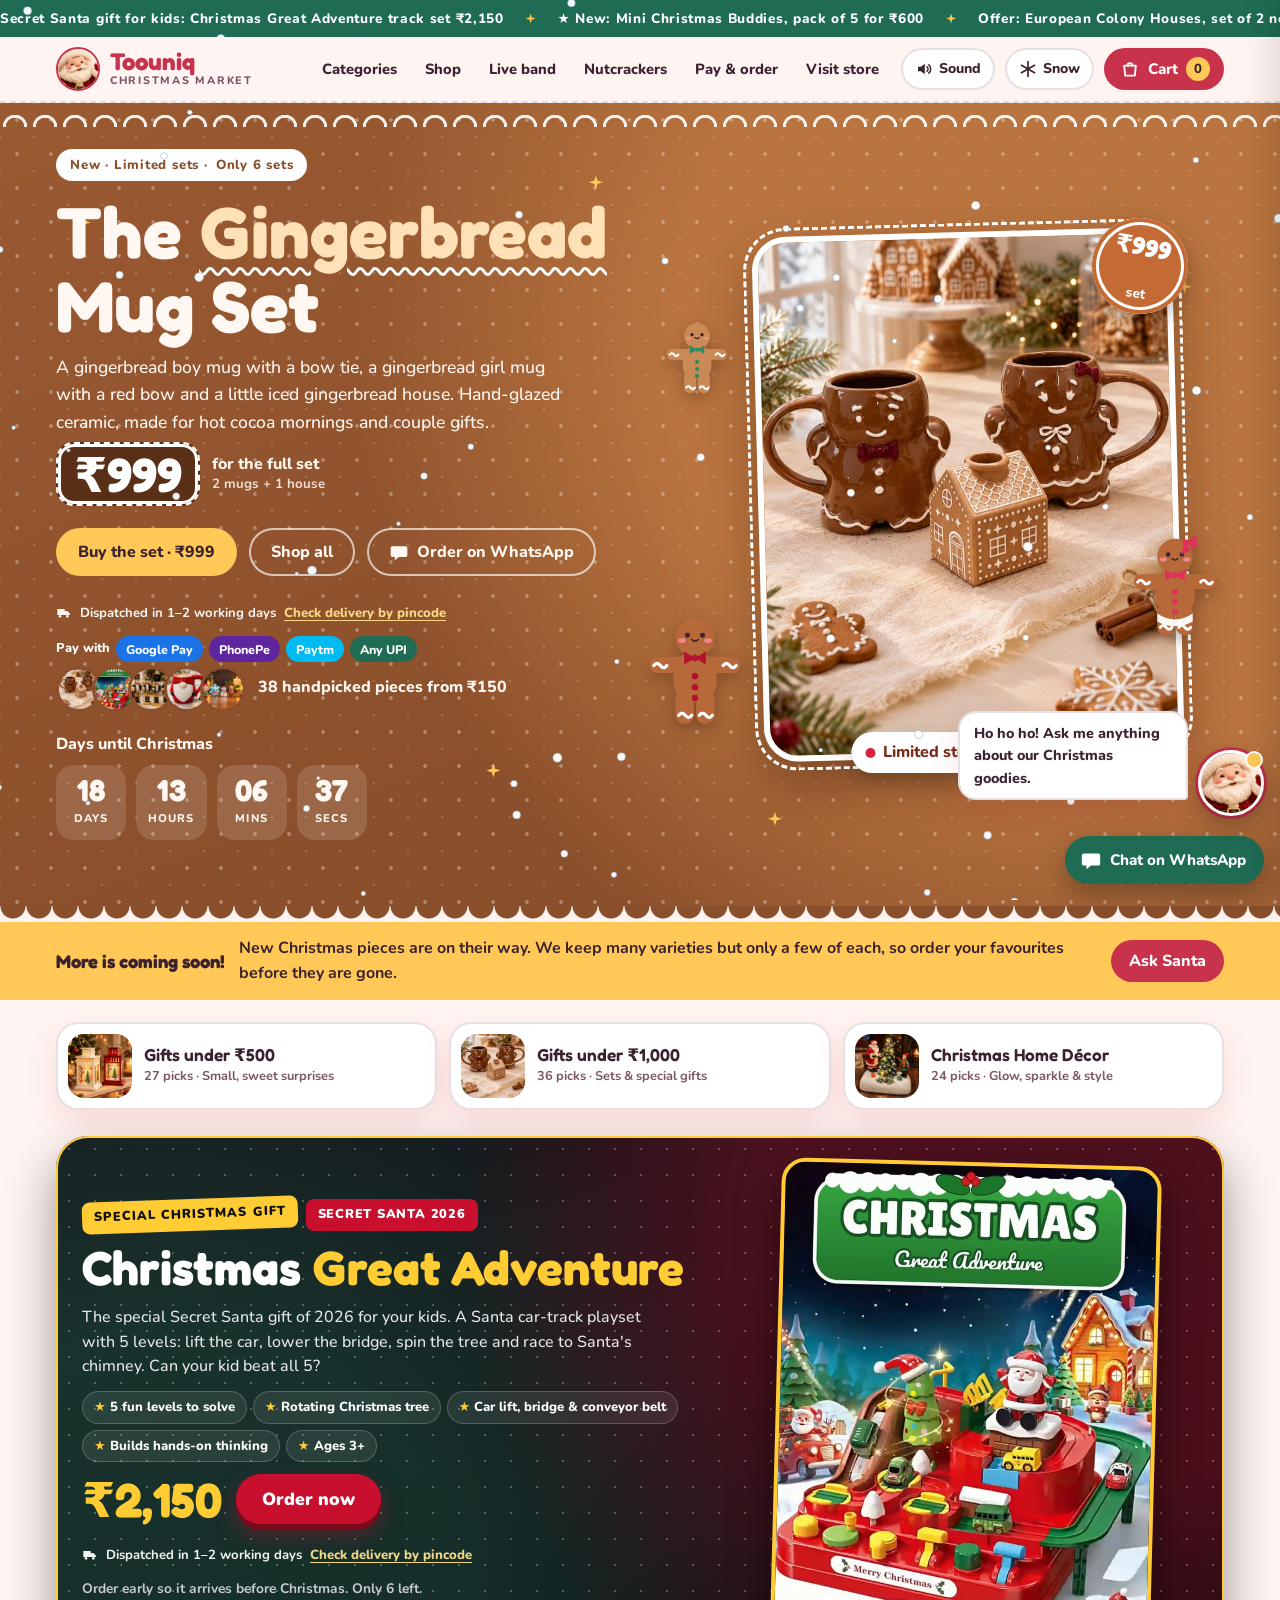
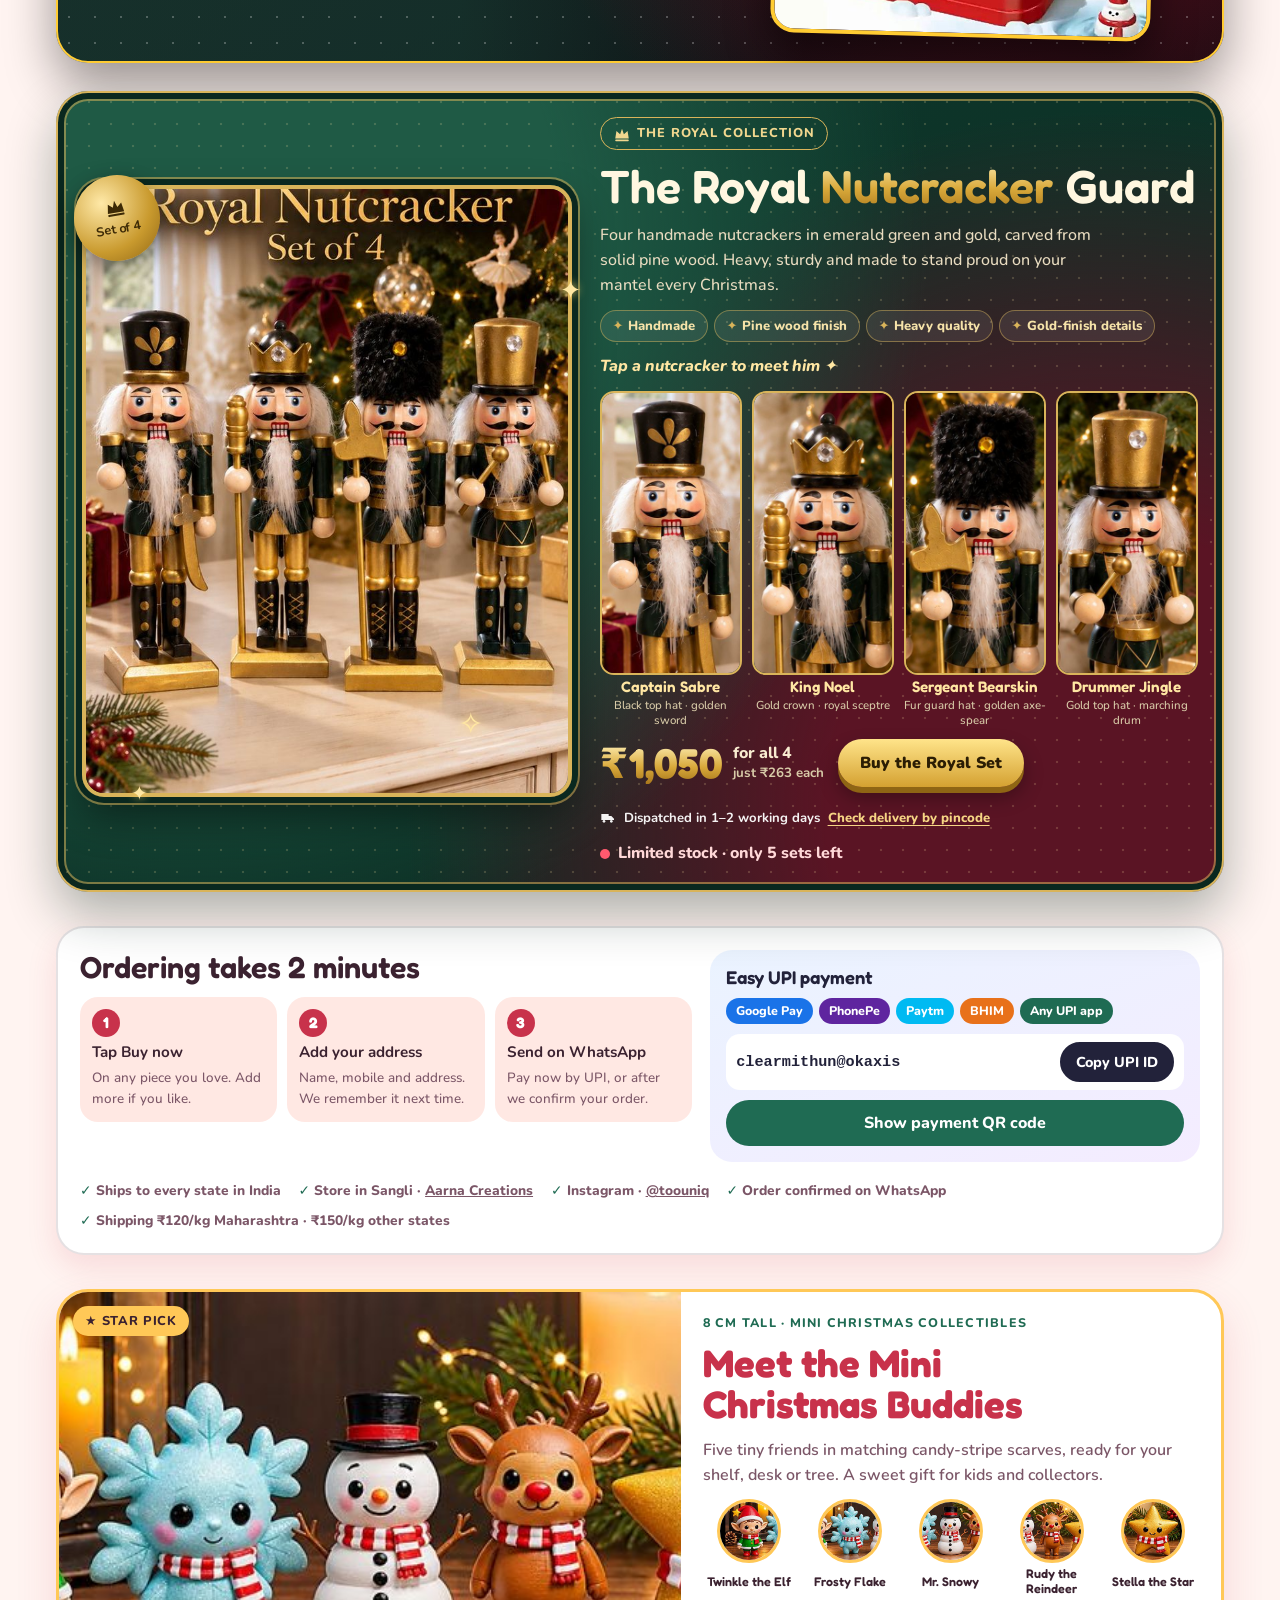
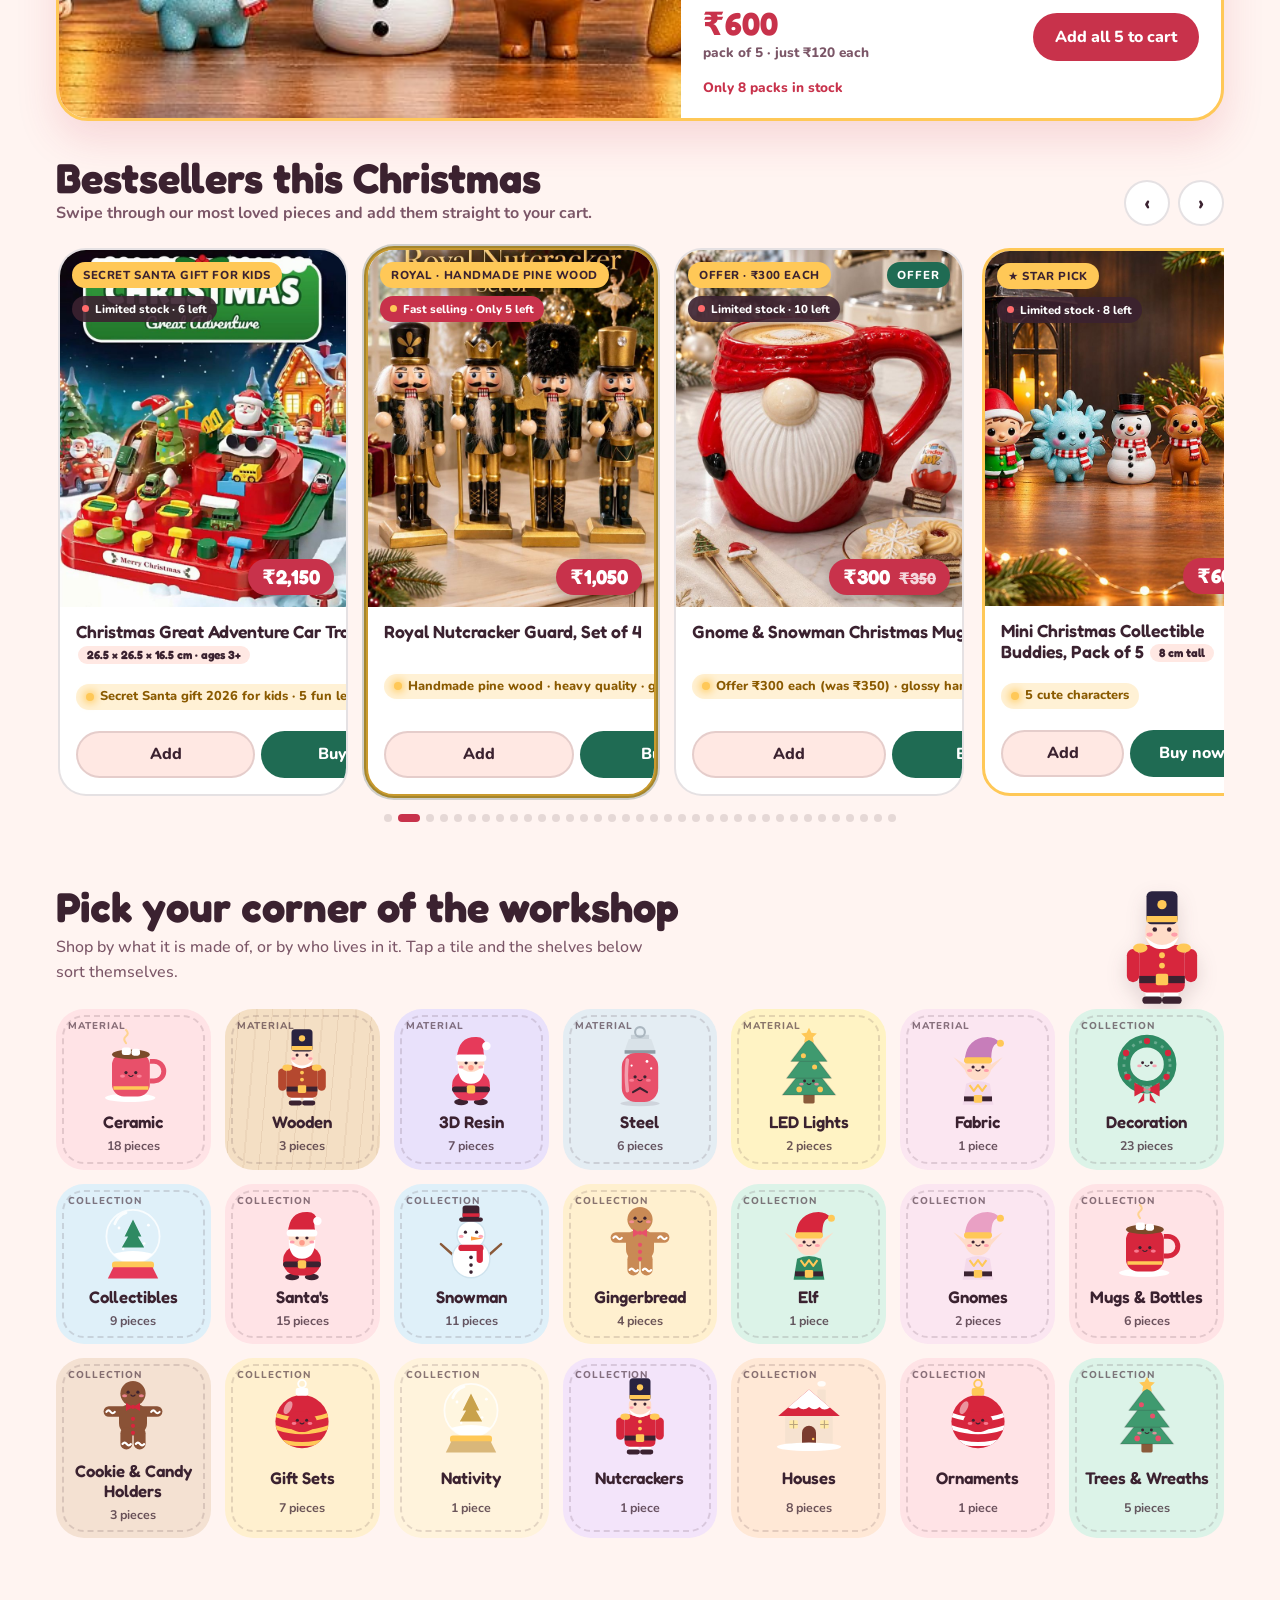
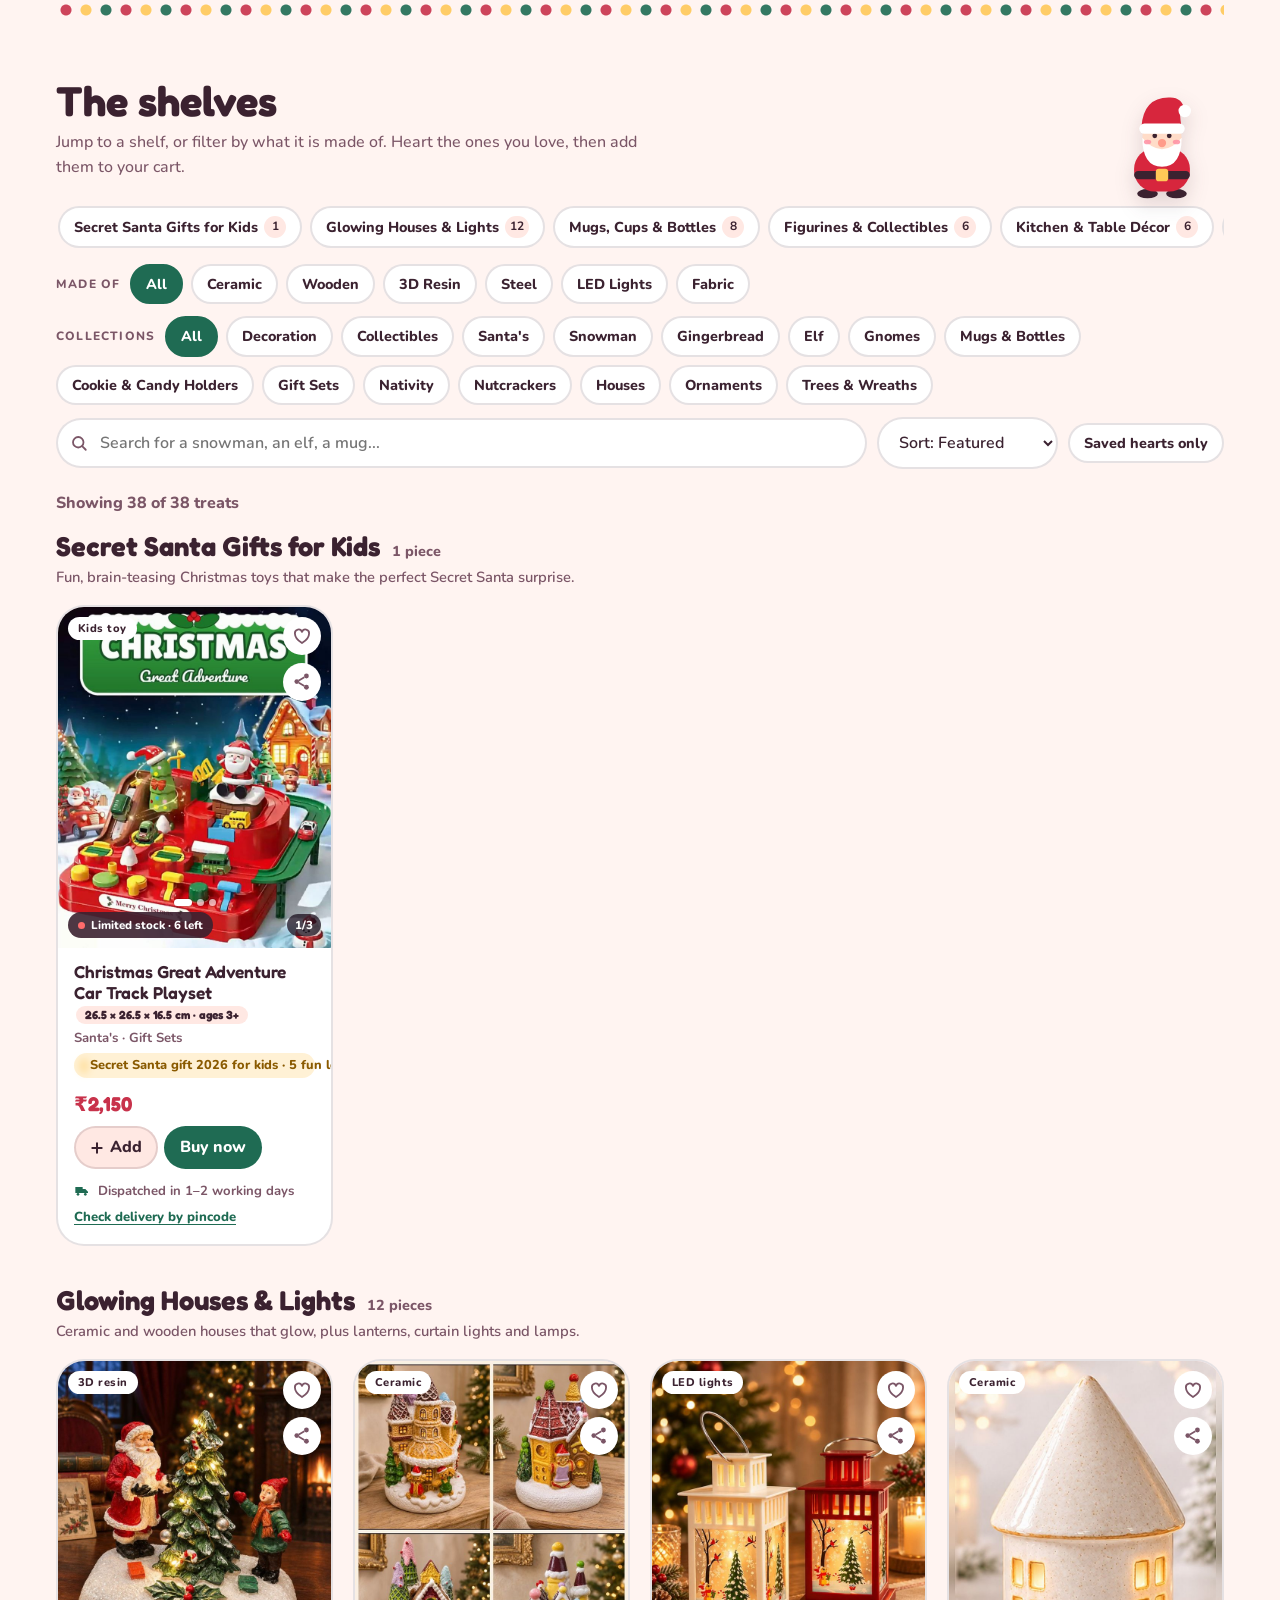
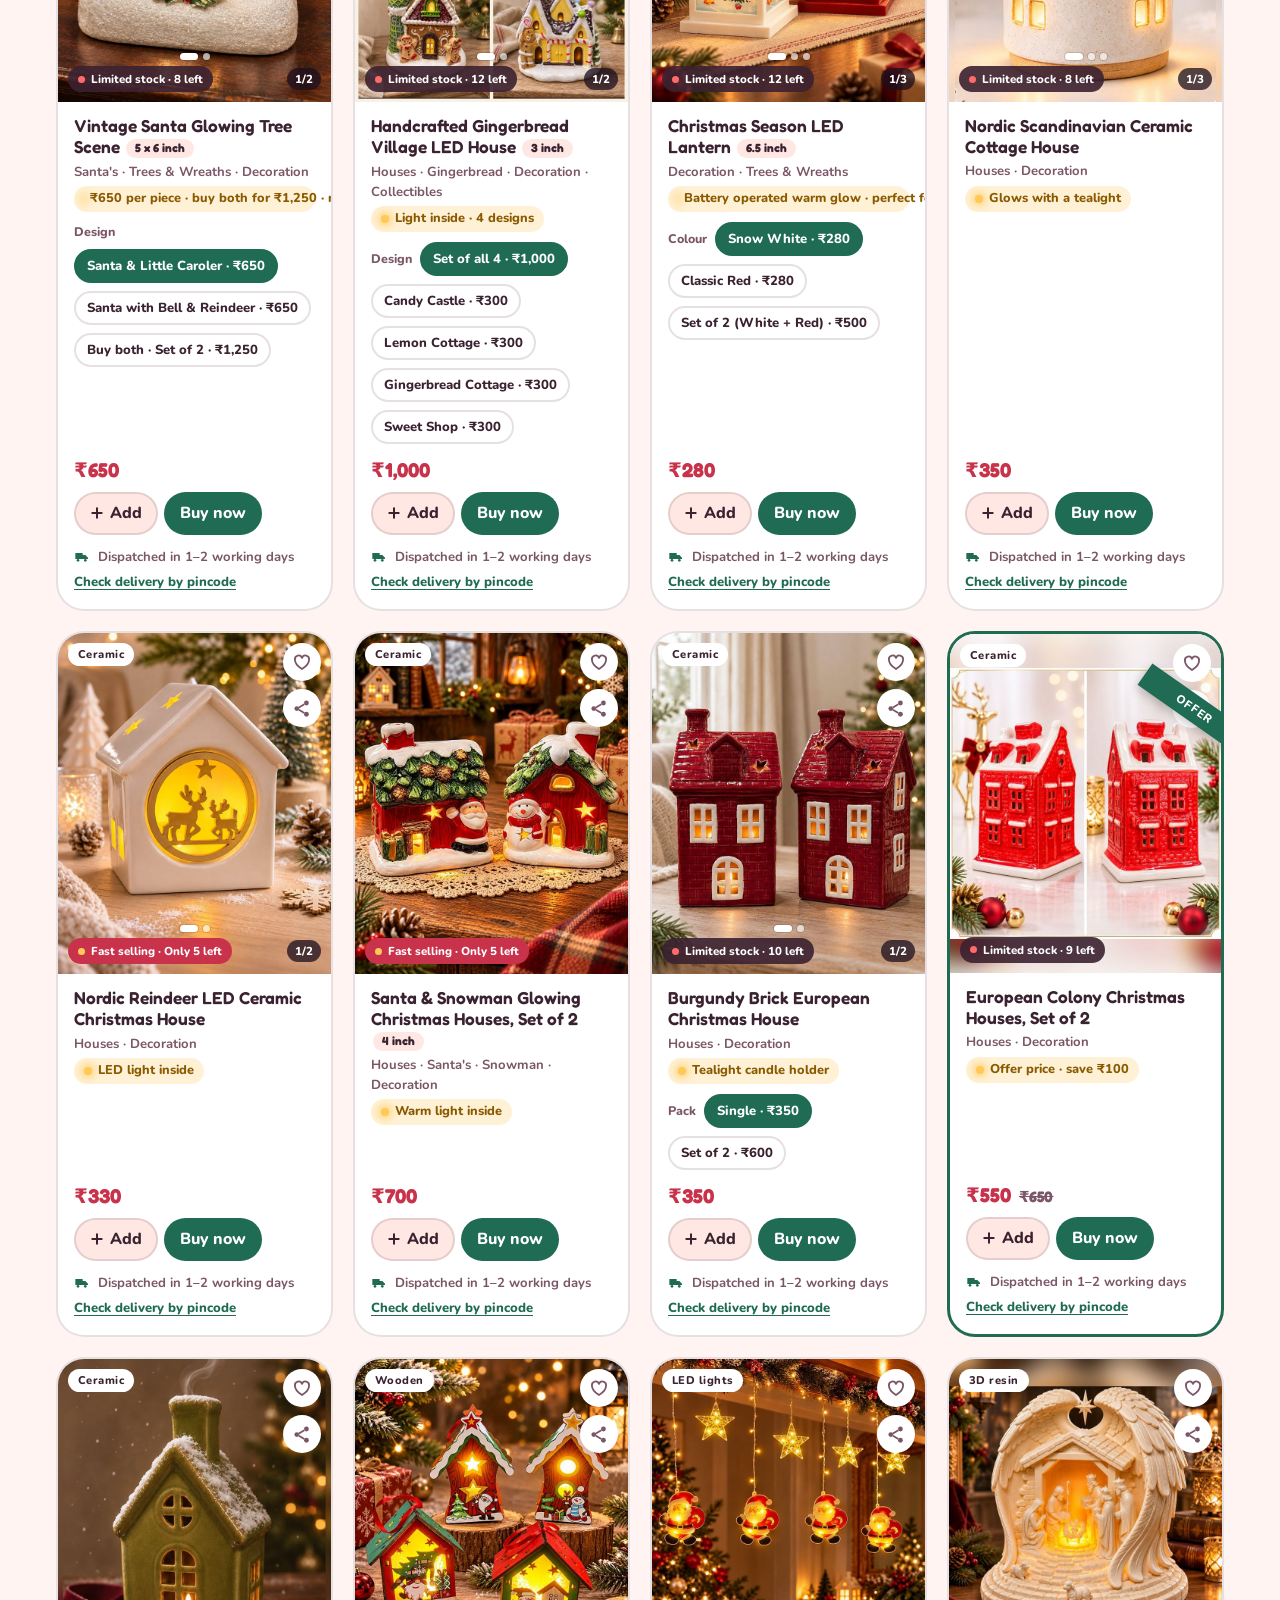
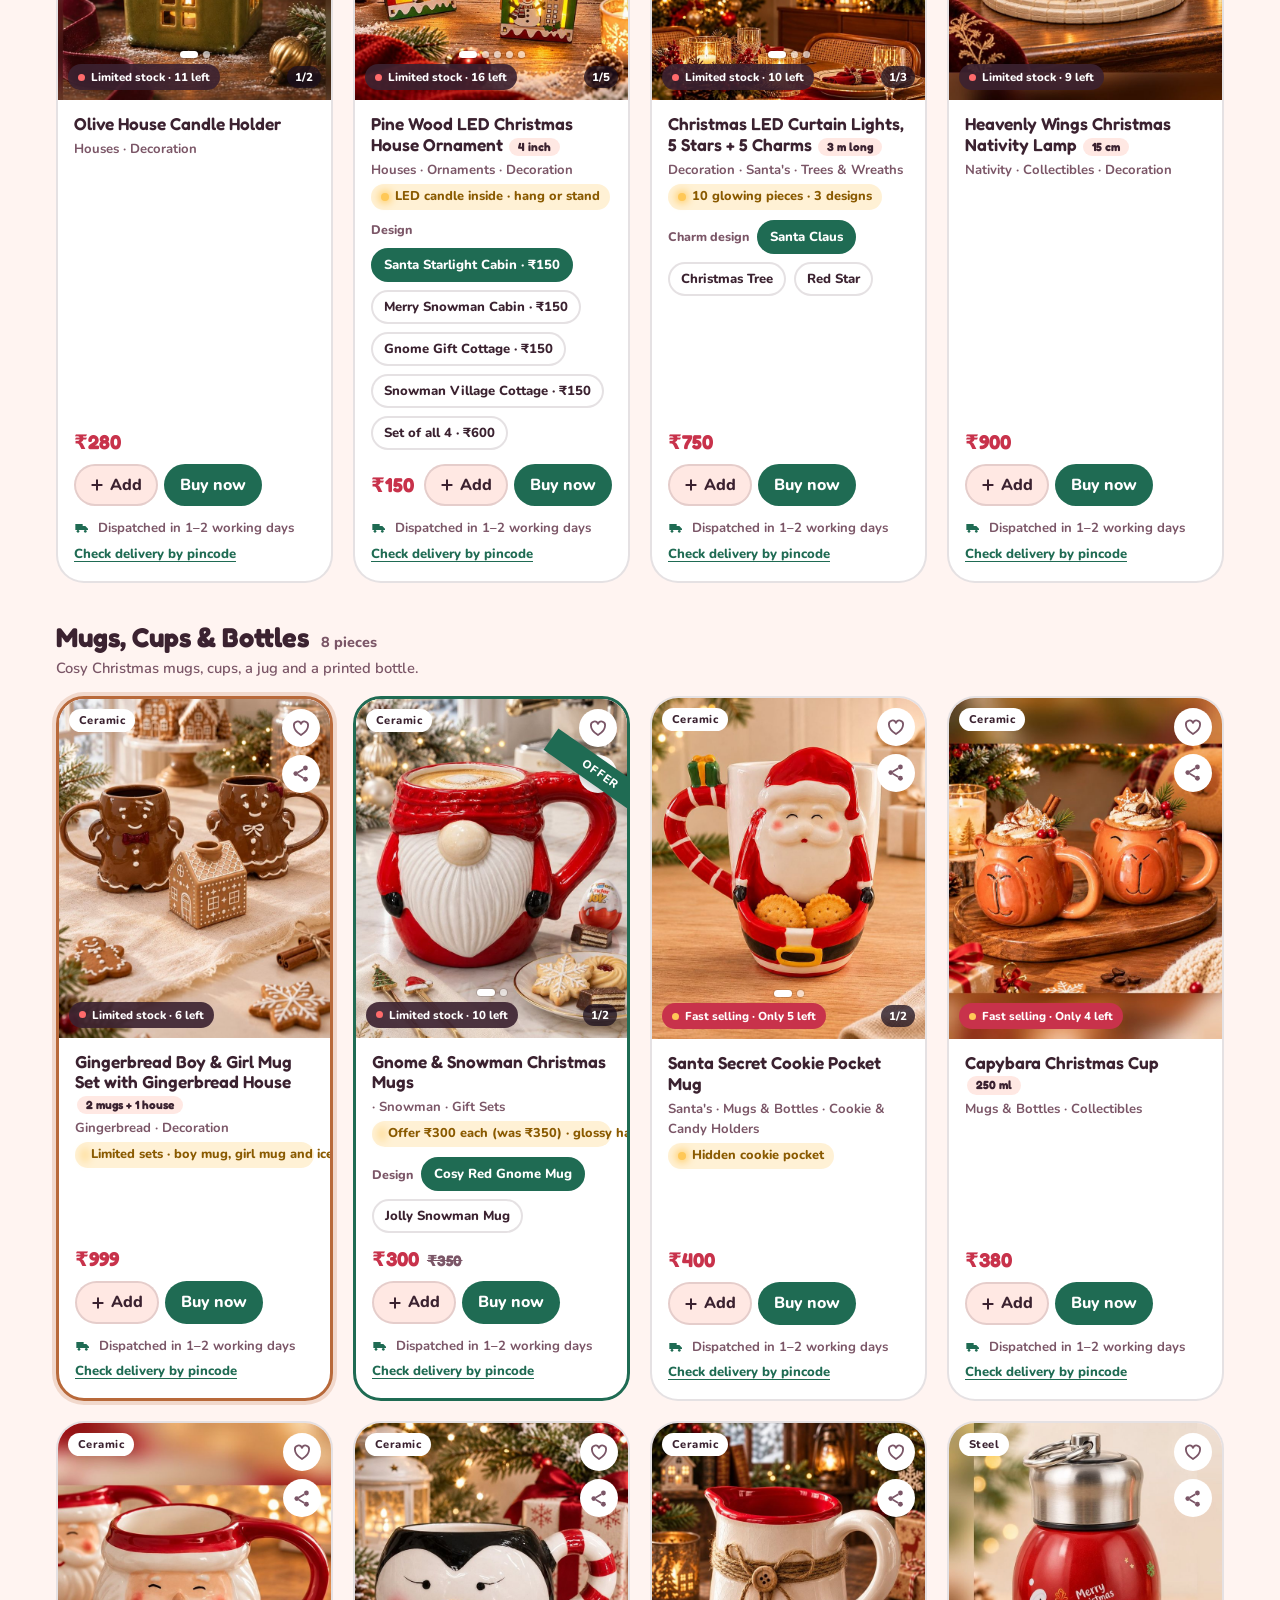
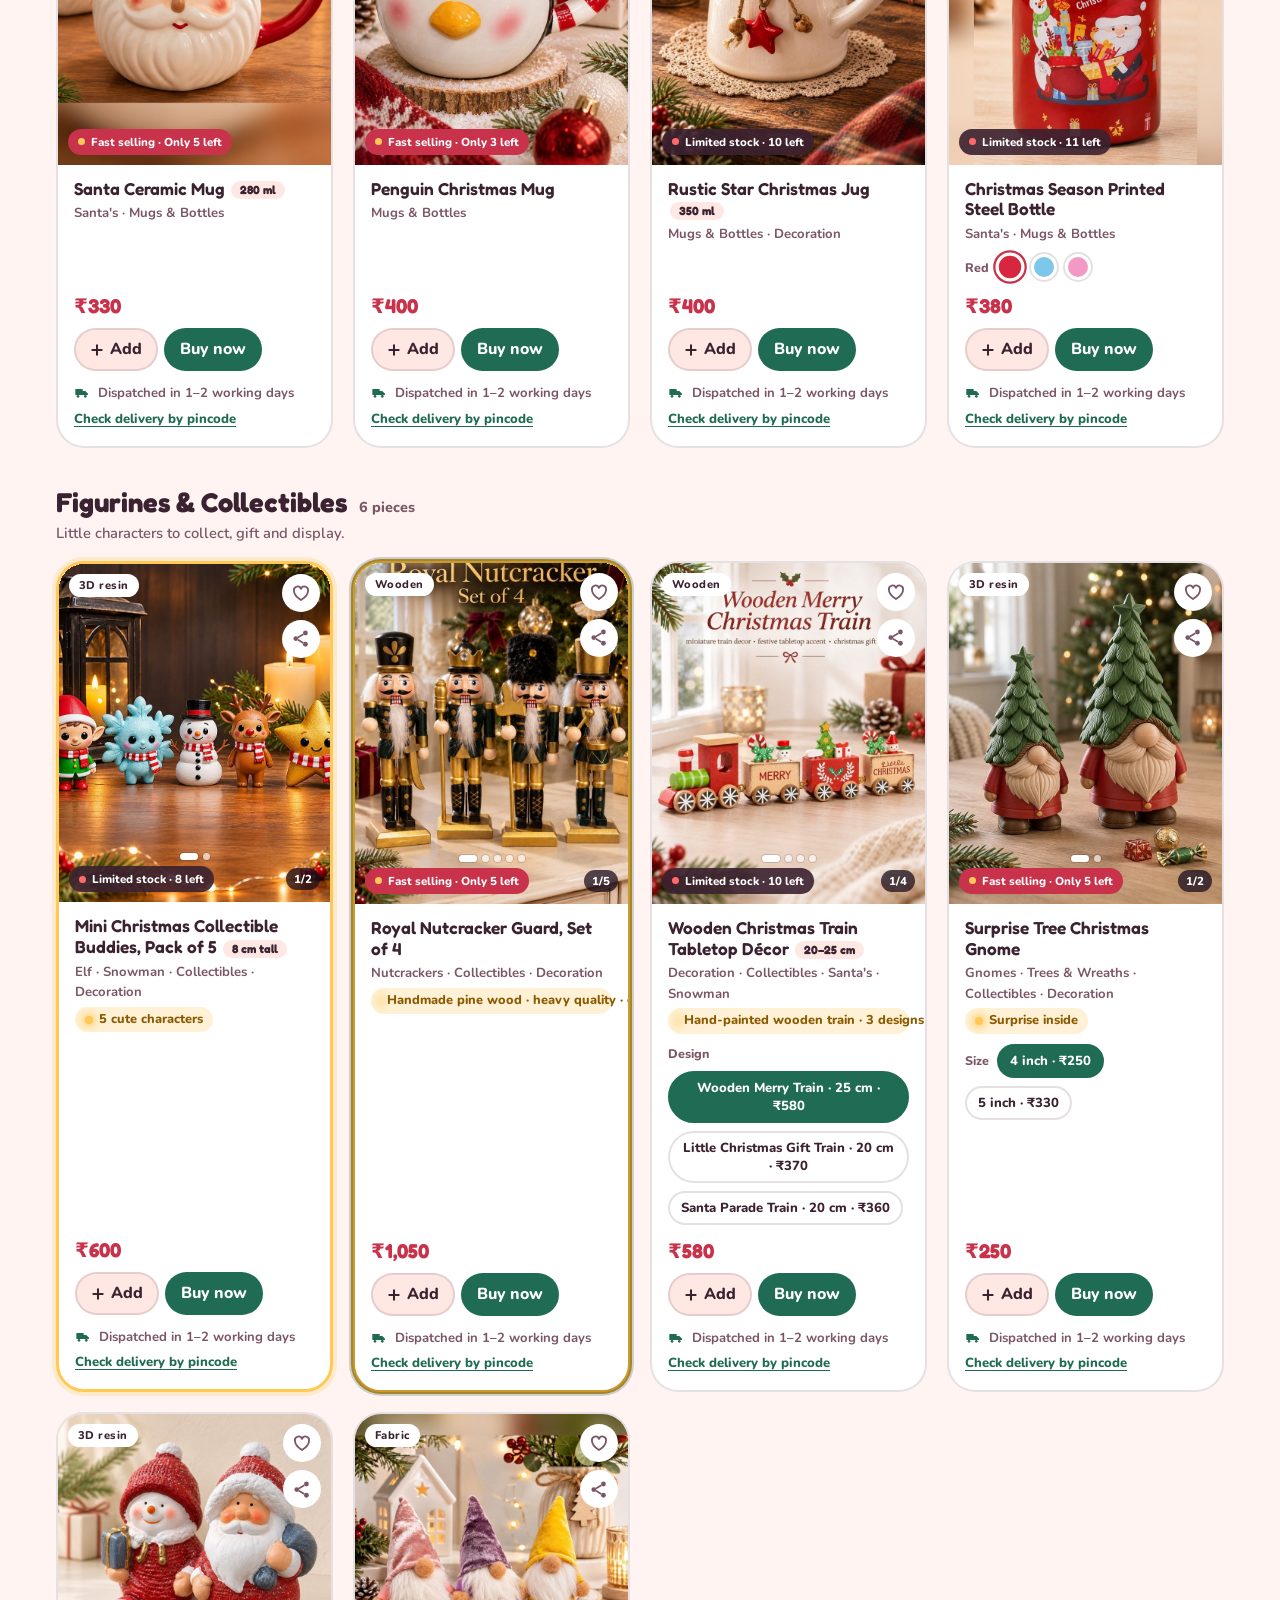
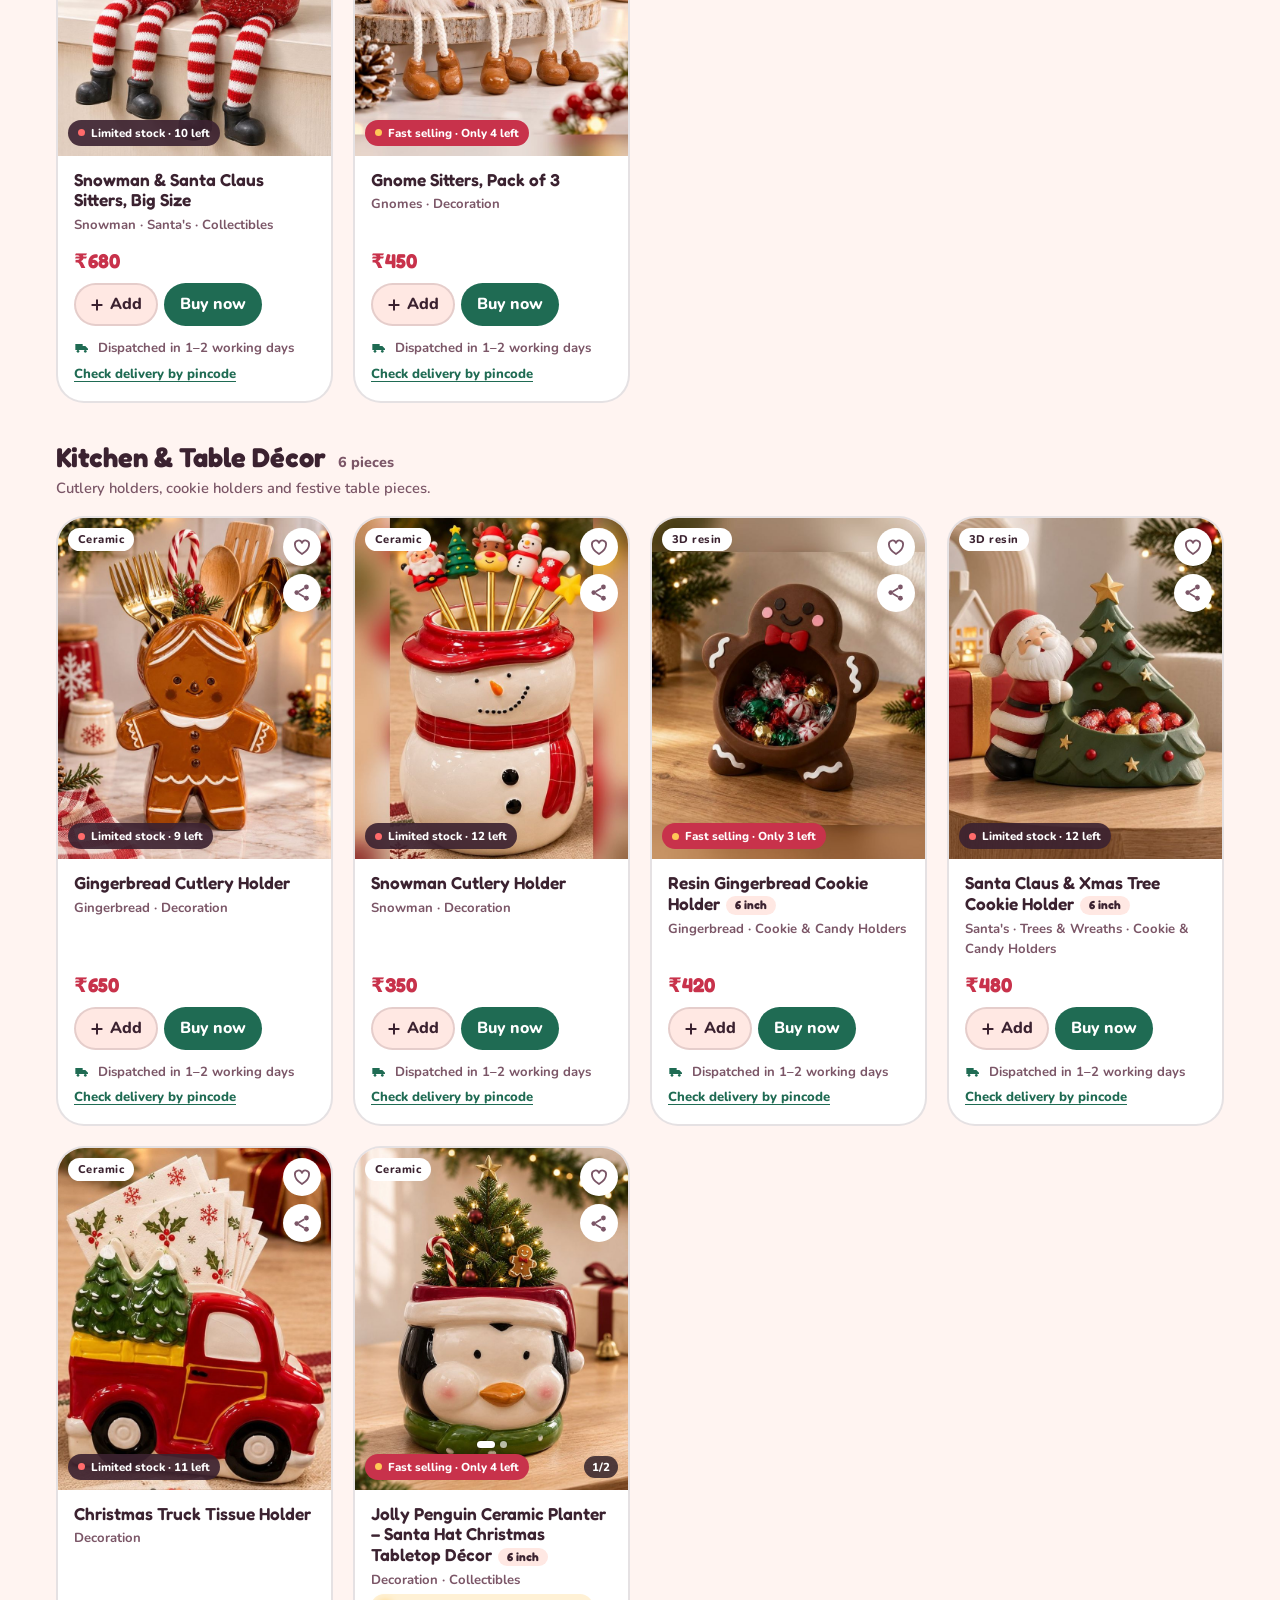
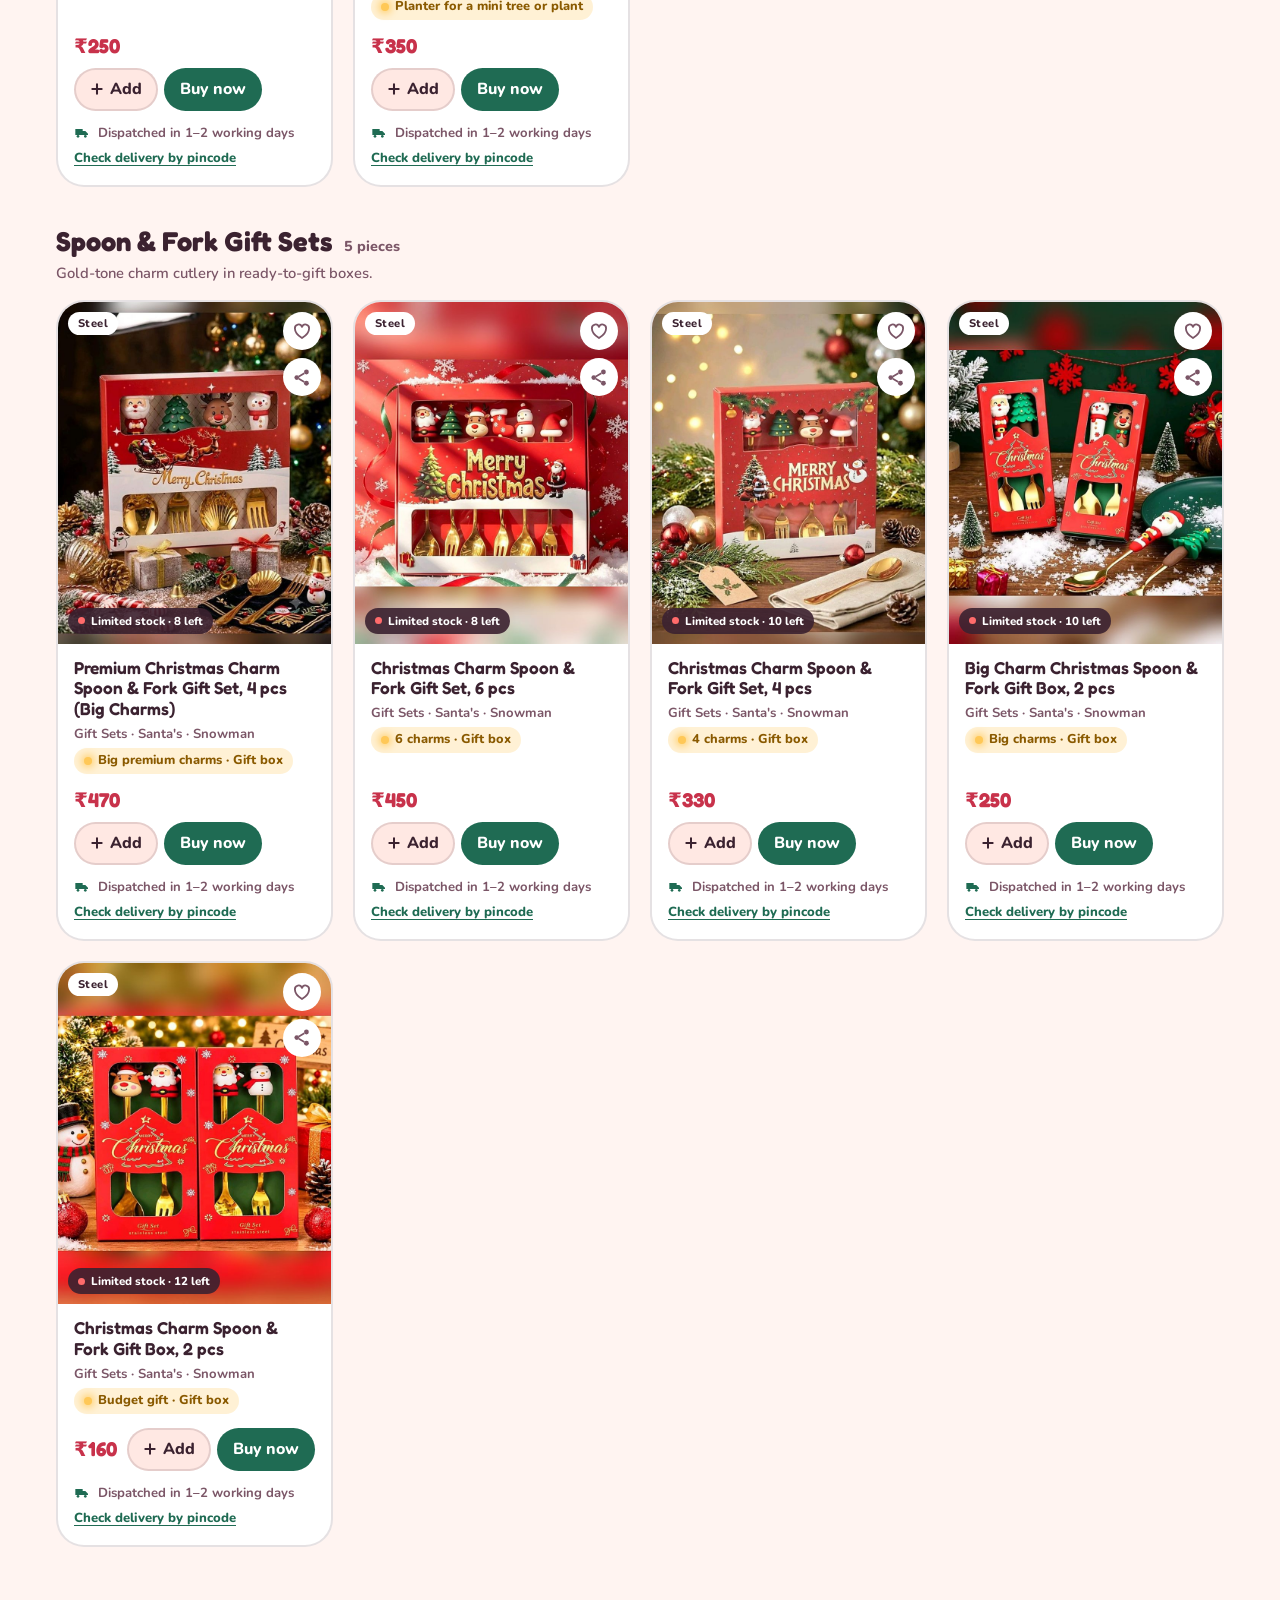
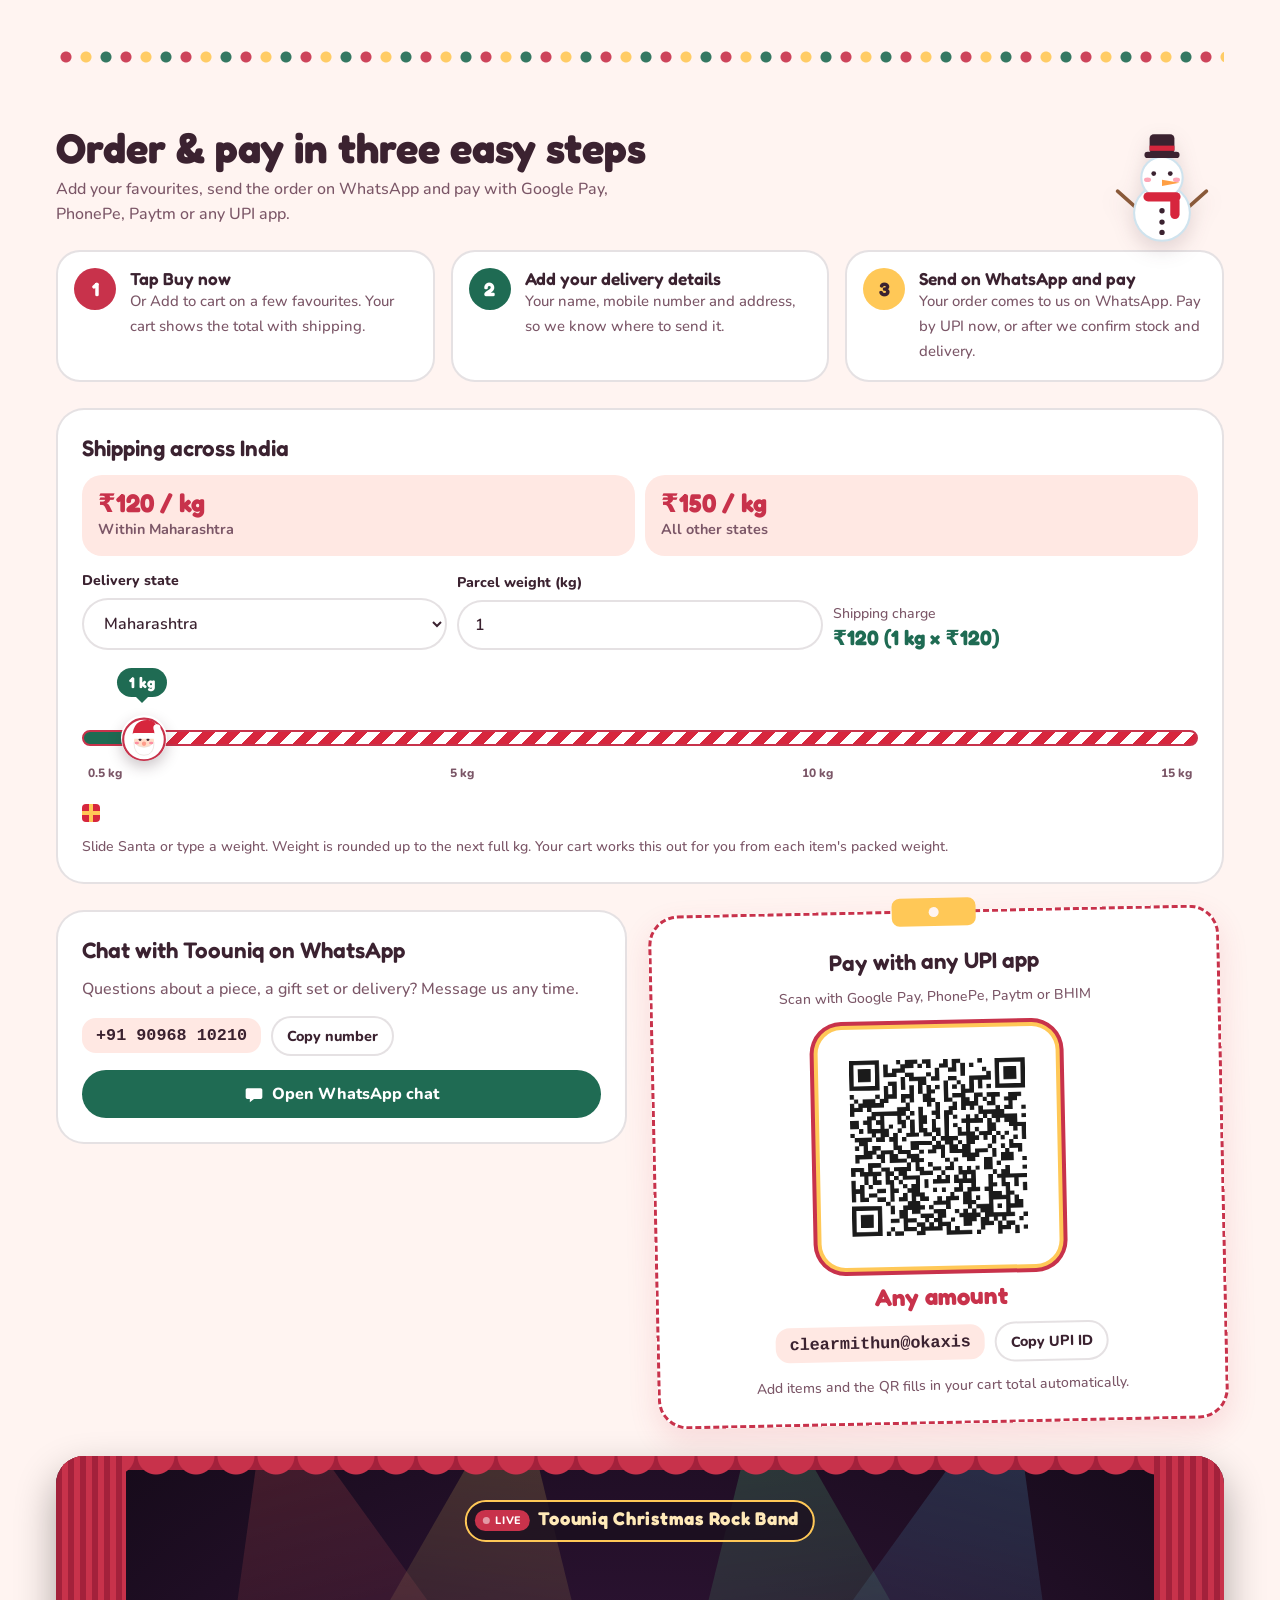
==== commit 8b54c3e5: "Add files via upload" ====
--- a/index.html
+++ b/index.html
@@ -27,7 +27,7 @@
 <link rel="apple-touch-icon" href="img/santa-avatar.jpg">
 <link rel="preload" as="image" href="img/gingerbread-mug-set.jpg">
 <link rel="dns-prefetch" href="https://www.googletagmanager.com">
-<script type="application/ld+json">{"@context": "https://schema.org", "@graph": [{"@type": "OnlineStore", "@id": "https://toouniq.github.io/toouniqxmas-/#shop", "name": "Toouniq Christmas Market", "alternateName": ["Toouniq", "Toouniq Christmas", "toouniq"], "url": "https://toouniq.github.io/toouniqxmas-/", "image": "https://toouniq.github.io/toouniqxmas-/og.jpg", "logo": "https://toouniq.github.io/toouniqxmas-/img/toouniq-logo.jpg", "description": "Cute Christmas décor and gifts: ceramic Christmas houses, mugs, 3D resin gnomes and Santas. Order on WhatsApp, pay by UPI, shipping across India. Physical store: Aarna Creations, Sangli.", "priceRange": "₹150 - ₹1000", "currenciesAccepted": "INR", "paymentAccepted": "UPI, Google Pay, PhonePe, Paytm", "telephone": "+91-9096810210", "sameAs": ["https://www.instagram.com/toouniq/"], "areaServed": {"@type": "Country", "name": "India"}, "address": {"@type": "PostalAddress", "addressLocality": "Sangli", "addressRegion": "Maharashtra", "addressCountry": "IN"}, "contactPoint": {"@type": "ContactPoint", "telephone": "+91-9096810210", "contactType": "sales", "availableLanguage": ["English", "Hindi", "Marathi"]}, "department": {"@id": "https://toouniq.github.io/toouniqxmas-/#store"}, "founder": [{"@type": "Person", "name": "Mithun Shah"}, {"@type": "Person", "name": "Rashmi Shah"}]}, {"@type": "Store", "@id": "https://toouniq.github.io/toouniqxmas-/#store", "name": "Aarna Creations", "alternateName": "Aarna Creations Sangli · Toouniq Christmas store", "url": "https://toouniq.github.io/toouniqxmas-/#store", "image": "https://toouniq.github.io/toouniqxmas-/og.jpg", "description": "Physical store in Sangli, Maharashtra for Toouniq Christmas décor and gifts: ceramic Christmas houses, mugs, gnomes and more.", "priceRange": "₹150 - ₹1000", "sameAs": ["https://www.instagram.com/toouniq/"], "hasMap": "https://maps.app.goo.gl/FKpYqjHd3P21dk3g6", "telephone": ["+91-9850666440", "+91-9096810210"], "founder": [{"@type": "Person", "name": "Mithun Shah"}, {"@type": "Person", "name": "Rashmi Shah"}], "address": {"@type": "PostalAddress", "streetAddress": "529, Mali Galli, Opposite Sangli Urban Bank", "addressLocality": "Sangli", "addressRegion": "Maharashtra", "addressCountry": "IN"}, "geo": {"@type": "GeoCoordinates", "latitude": 16.8581975, "longitude": 74.5740343}, "parentOrganization": {"@id": "https://toouniq.github.io/toouniqxmas-/#shop"}}, {"@type": "ItemList", "name": "Christmas décor", "itemListElement": [{"@type": "ListItem", "position": 1, "item": {"@type": "Product", "name": "Snowman Cutlery Holder", "description": "Snowman Cutlery Holder: cute ceramic Christmas décor from Toouniq. A lovely Christmas gift and home decoration. Limited stock, order on WhatsApp, shipping across India.", "material": "ceramic", "image": "https://toouniq.github.io/toouniqxmas-/img/snowman-cutlery-holder.jpg", "brand": {"@type": "Brand", "name": "Toouniq"}, "offers": {"@type": "Offer", "priceCurrency": "INR", "price": "350", "availability": "https://schema.org/InStock", "url": "https://toouniq.github.io/toouniqxmas-/#snowman-cutlery-holder"}, "url": "https://toouniq.github.io/toouniqxmas-/#snowman-cutlery-holder"}}, {"@type": "ListItem", "position": 2, "item": {"@type": "Product", "name": "Christmas Truck Tissue Holder", "description": "Christmas Truck Tissue Holder: cute ceramic Christmas décor from Toouniq. A lovely Christmas gift and home decoration. Limited stock, order on WhatsApp, shipping across India.", "material": "ceramic", "image": "https://toouniq.github.io/toouniqxmas-/img/christmas-truck-tissue-holder.jpg", "brand": {"@type": "Brand", "name": "Toouniq"}, "offers": {"@type": "Offer", "priceCurrency": "INR", "price": "250", "availability": "https://schema.org/InStock", "url": "https://toouniq.github.io/toouniqxmas-/#christmas-truck-tissue-holder"}, "url": "https://toouniq.github.io/toouniqxmas-/#christmas-truck-tissue-holder"}}, {"@type": "ListItem", "position": 3, "item": {"@type": "Product", "name": "Penguin Christmas Mug", "description": "Penguin Christmas Mug: cute ceramic Christmas décor from Toouniq. A lovely Christmas gift and home decoration. Limited stock, order on WhatsApp, shipping across India.", "material": "ceramic", "image": "https://toouniq.github.io/toouniqxmas-/img/penguin-christmas-mug.jpg", "brand": {"@type": "Brand", "name": "Toouniq"}, "offers": {"@type": "Offer", "priceCurrency": "INR", "price": "400", "availability": "https://schema.org/InStock", "url": "https://toouniq.github.io/toouniqxmas-/#penguin-christmas-mug"}, "url": "https://toouniq.github.io/toouniqxmas-/#penguin-christmas-mug"}}, {"@type": "ListItem", "position": 4, "item": {"@type": "Product", "name": "Olive House Candle Holder", "description": "Olive House Candle Holder: cute ceramic Christmas décor from Toouniq. A lovely Christmas gift and home decoration. Limited stock, order on WhatsApp, shipping across India.", "material": "ceramic", "image": "https://toouniq.github.io/toouniqxmas-/img/olive-house-candle-holder.jpg", "brand": {"@type": "Brand", "name": "Toouniq"}, "offers": {"@type": "Offer", "priceCurrency": "INR", "price": "280", "availability": "https://schema.org/InStock", "url": "https://toouniq.github.io/toouniqxmas-/#olive-house-candle-holder"}, "url": "https://toouniq.github.io/toouniqxmas-/#olive-house-candle-holder"}}, {"@type": "ListItem", "position": 5, "item": {"@type": "Product", "name": "Gingerbread Boy & Girl Mug Set with Gingerbread House", "description": "Gingerbread Boy & Girl Mug Set with Gingerbread House (2 mugs + 1 house): cute ceramic Christmas décor from Toouniq. A lovely Christmas gift and home decoration. Limited stock, order on WhatsApp, shipping across India.", "material": "ceramic", "image": "https://toouniq.github.io/toouniqxmas-/img/gingerbread-mug-set.jpg", "brand": {"@type": "Brand", "name": "Toouniq"}, "offers": {"@type": "Offer", "priceCurrency": "INR", "price": "999", "availability": "https://schema.org/InStock", "url": "https://toouniq.github.io/toouniqxmas-/#gingerbread-boy-girl-mug-set-with-gingerbread-house"}, "url": "https://toouniq.github.io/toouniqxmas-/#gingerbread-boy-girl-mug-set-with-gingerbread-house"}}, {"@type": "ListItem", "position": 6, "item": {"@type": "Product", "name": "Royal Nutcracker Guard, Set of 4", "description": "Royal Nutcracker Guard, Set of 4: cute wooden Christmas décor from Toouniq. A lovely Christmas gift and home decoration. Limited stock, order on WhatsApp, shipping across India.", "material": "wooden", "image": "https://toouniq.github.io/toouniqxmas-/img/royal-nutcracker-set.jpg", "brand": {"@type": "Brand", "name": "Toouniq"}, "offers": {"@type": "Offer", "priceCurrency": "INR", "price": "1050", "availability": "https://schema.org/InStock", "url": "https://toouniq.github.io/toouniqxmas-/#royal-nutcracker-guard-set-of-4"}, "url": "https://toouniq.github.io/toouniqxmas-/#royal-nutcracker-guard-set-of-4"}}, {"@type": "ListItem", "position": 7, "item": {"@type": "Product", "name": "Vintage Santa Glowing Tree Scene", "description": "Vintage Santa Glowing Tree Scene (5 x 6 inch): cute 3D resin Christmas décor from Toouniq. A lovely Christmas gift and home decoration. Limited stock, order on WhatsApp, shipping across India.", "material": "3D resin", "image": "https://toouniq.github.io/toouniqxmas-/img/santa-scene-caroler.jpg", "brand": {"@type": "Brand", "name": "Toouniq"}, "offers": {"@type": "Offer", "priceCurrency": "INR", "price": "650", "availability": "https://schema.org/InStock", "url": "https://toouniq.github.io/toouniqxmas-/#vintage-santa-glowing-tree-scene"}, "url": "https://toouniq.github.io/toouniqxmas-/#vintage-santa-glowing-tree-scene"}}, {"@type": "ListItem", "position": 8, "item": {"@type": "Product", "name": "Christmas Great Adventure Car Track Playset", "description": "Christmas Great Adventure Car Track Playset (26.5 × 26.5 × 16.5 cm · ages 3+): cute kids toy Christmas décor from Toouniq. A lovely Christmas gift and home decoration. Limited stock, order on WhatsApp, shipping across India.", "material": "kids toy", "image": "https://toouniq.github.io/toouniqxmas-/img/xmas-adventure-track.jpg", "brand": {"@type": "Brand", "name": "Toouniq"}, "offers": {"@type": "Offer", "priceCurrency": "INR", "price": "2150", "availability": "https://schema.org/InStock", "url": "https://toouniq.github.io/toouniqxmas-/#christmas-great-adventure-car-track-playset"}, "url": "https://toouniq.github.io/toouniqxmas-/#christmas-great-adventure-car-track-playset"}}, {"@type": "ListItem", "position": 9, "item": {"@type": "Product", "name": "Gingerbread Cutlery Holder", "description": "Gingerbread Cutlery Holder: cute ceramic Christmas décor from Toouniq. A lovely Christmas gift and home decoration. Limited stock, order on WhatsApp, shipping across India.", "material": "ceramic", "image": "https://toouniq.github.io/toouniqxmas-/img/gingerbread-cutlery-holder.jpg", "brand": {"@type": "Brand", "name": "Toouniq"}, "offers": {"@type": "Offer", "priceCurrency": "INR", "price": "650", "availability": "https://schema.org/InStock", "url": "https://toouniq.github.io/toouniqxmas-/#gingerbread-cutlery-holder"}, "url": "https://toouniq.github.io/toouniqxmas-/#gingerbread-cutlery-holder"}}, {"@type": "ListItem", "position": 10, "item": {"@type": "Product", "name": "European Colony Christmas Houses, Set of 2", "description": "European Colony Christmas Houses, Set of 2: cute ceramic Christmas décor from Toouniq. A lovely Christmas gift and home decoration. Limited stock, order on WhatsApp, shipping across India.", "material": "ceramic", "image": "https://toouniq.github.io/toouniqxmas-/img/european-colony-houses.jpg", "brand": {"@type": "Brand", "name": "Toouniq"}, "offers": {"@type": "Offer", "priceCurrency": "INR", "price": "550", "availability": "https://schema.org/InStock", "url": "https://toouniq.github.io/toouniqxmas-/#european-colony-christmas-houses-set-of-2"}, "url": "https://toouniq.github.io/toouniqxmas-/#european-colony-christmas-houses-set-of-2"}}, {"@type": "ListItem", "position": 11, "item": {"@type": "Product", "name": "Snowman & Santa Claus Sitters, Big Size", "description": "Snowman & Santa Claus Sitters, Big Size: cute 3D resin Christmas décor from Toouniq. A lovely Christmas gift and home decoration. Limited stock, order on WhatsApp, shipping across India.", "material": "3D resin", "image": "https://toouniq.github.io/toouniqxmas-/img/snowman-santa-sitters.jpg", "brand": {"@type": "Brand", "name": "Toouniq"}, "offers": {"@type": "Offer", "priceCurrency": "INR", "price": "680", "availability": "https://schema.org/InStock", "url": "https://toouniq.github.io/toouniqxmas-/#snowman-santa-claus-sitters-big-size"}, "url": "https://toouniq.github.io/toouniqxmas-/#snowman-santa-claus-sitters-big-size"}}, {"@type": "ListItem", "position": 12, "item": {"@type": "Product", "name": "Mini Christmas Collectible Buddies, Pack of 5", "description": "Mini Christmas Collectible Buddies, Pack of 5 (8 cm tall): cute 3D resin Christmas décor from Toouniq. A lovely Christmas gift and home decoration. Limited stock, order on WhatsApp, shipping across India.", "material": "3D resin", "image": "https://toouniq.github.io/toouniqxmas-/img/mini-buddies.jpg", "brand": {"@type": "Brand", "name": "Toouniq"}, "offers": {"@type": "Offer", "priceCurrency": "INR", "price": "600", "availability": "https://schema.org/InStock", "url": "https://toouniq.github.io/toouniqxmas-/#mini-christmas-collectible-buddies-pack-of-5"}, "url": "https://toouniq.github.io/toouniqxmas-/#mini-christmas-collectible-buddies-pack-of-5"}}, {"@type": "ListItem", "position": 13, "item": {"@type": "Product", "name": "Premium Christmas Charm Spoon & Fork Gift Set, 4 pcs (Big Charms)", "description": "Premium Christmas Charm Spoon & Fork Gift Set, 4 pcs (Big Charms): cute stainless steel Christmas décor from Toouniq. A lovely Christmas gift and home decoration. Limited stock, order on WhatsApp, shipping across India.", "material": "stainless steel", "image": "https://toouniq.github.io/toouniqxmas-/img/charm-set-4-premium.jpg", "brand": {"@type": "Brand", "name": "Toouniq"}, "offers": {"@type": "Offer", "priceCurrency": "INR", "price": "470", "availability": "https://schema.org/InStock", "url": "https://toouniq.github.io/toouniqxmas-/#premium-christmas-charm-spoon-fork-gift-set-4-pcs-big-charms"}, "url": "https://toouniq.github.io/toouniqxmas-/#premium-christmas-charm-spoon-fork-gift-set-4-pcs-big-charms"}}, {"@type": "ListItem", "position": 14, "item": {"@type": "Product", "name": "Christmas Charm Spoon & Fork Gift Set, 6 pcs", "description": "Christmas Charm Spoon & Fork Gift Set, 6 pcs: cute stainless steel Christmas décor from Toouniq. A lovely Christmas gift and home decoration. Limited stock, order on WhatsApp, shipping across India.", "material": "stainless steel", "image": "https://toouniq.github.io/toouniqxmas-/img/charm-set-6.jpg", "brand": {"@type": "Brand", "name": "Toouniq"}, "offers": {"@type": "Offer", "priceCurrency": "INR", "price": "450", "availability": "https://schema.org/InStock", "url": "https://toouniq.github.io/toouniqxmas-/#christmas-charm-spoon-fork-gift-set-6-pcs"}, "url": "https://toouniq.github.io/toouniqxmas-/#christmas-charm-spoon-fork-gift-set-6-pcs"}}, {"@type": "ListItem", "position": 15, "item": {"@type": "Product", "name": "Christmas Charm Spoon & Fork Gift Set, 4 pcs", "description": "Christmas Charm Spoon & Fork Gift Set, 4 pcs: cute stainless steel Christmas décor from Toouniq. A lovely Christmas gift and home decoration. Limited stock, order on WhatsApp, shipping across India.", "material": "stainless steel", "image": "https://toouniq.github.io/toouniqxmas-/img/charm-set-4.jpg", "brand": {"@type": "Brand", "name": "Toouniq"}, "offers": {"@type": "Offer", "priceCurrency": "INR", "price": "330", "availability": "https://schema.org/InStock", "url": "https://toouniq.github.io/toouniqxmas-/#christmas-charm-spoon-fork-gift-set-4-pcs"}, "url": "https://toouniq.github.io/toouniqxmas-/#christmas-charm-spoon-fork-gift-set-4-pcs"}}, {"@type": "ListItem", "position": 16, "item": {"@type": "Product", "name": "Big Charm Christmas Spoon & Fork Gift Box, 2 pcs", "description": "Big Charm Christmas Spoon & Fork Gift Box, 2 pcs: cute stainless steel Christmas décor from Toouniq. A lovely Christmas gift and home decoration. Limited stock, order on WhatsApp, shipping across India.", "material": "stainless steel", "image": "https://toouniq.github.io/toouniqxmas-/img/charm-set-2-big.jpg", "brand": {"@type": "Brand", "name": "Toouniq"}, "offers": {"@type": "Offer", "priceCurrency": "INR", "price": "250", "availability": "https://schema.org/InStock", "url": "https://toouniq.github.io/toouniqxmas-/#big-charm-christmas-spoon-fork-gift-box-2-pcs"}, "url": "https://toouniq.github.io/toouniqxmas-/#big-charm-christmas-spoon-fork-gift-box-2-pcs"}}, {"@type": "ListItem", "position": 17, "item": {"@type": "Product", "name": "Christmas Charm Spoon & Fork Gift Box, 2 pcs", "description": "Christmas Charm Spoon & Fork Gift Box, 2 pcs: cute stainless steel Christmas décor from Toouniq. A lovely Christmas gift and home decoration. Limited stock, order on WhatsApp, shipping across India.", "material": "stainless steel", "image": "https://toouniq.github.io/toouniqxmas-/img/charm-set-2.jpg", "brand": {"@type": "Brand", "name": "Toouniq"}, "offers": {"@type": "Offer", "priceCurrency": "INR", "price": "160", "availability": "https://schema.org/InStock", "url": "https://toouniq.github.io/toouniqxmas-/#christmas-charm-spoon-fork-gift-box-2-pcs"}, "url": "https://toouniq.github.io/toouniqxmas-/#christmas-charm-spoon-fork-gift-box-2-pcs"}}, {"@type": "ListItem", "position": 18, "item": {"@type": "Product", "name": "Handcrafted Gingerbread Village LED House", "description": "Handcrafted Gingerbread Village LED House (3 inch): cute ceramic Christmas décor from Toouniq. A lovely Christmas gift and home decoration. Limited stock, order on WhatsApp, shipping across India.", "material": "ceramic", "image": "https://toouniq.github.io/toouniqxmas-/img/gb-house-set4.jpg", "brand": {"@type": "Brand", "name": "Toouniq"}, "offers": {"@type": "Offer", "priceCurrency": "INR", "price": "300", "availability": "https://schema.org/InStock", "url": "https://toouniq.github.io/toouniqxmas-/#handcrafted-gingerbread-village-led-house"}, "url": "https://toouniq.github.io/toouniqxmas-/#handcrafted-gingerbread-village-led-house"}}, {"@type": "ListItem", "position": 19, "item": {"@type": "Product", "name": "Pine Wood LED Christmas House Ornament", "description": "Pine Wood LED Christmas House Ornament (4 inch): cute wooden Christmas décor from Toouniq. A lovely Christmas gift and home decoration. Limited stock, order on WhatsApp, shipping across India.", "material": "wooden", "image": "https://toouniq.github.io/toouniqxmas-/img/pine-house-all.jpg", "brand": {"@type": "Brand", "name": "Toouniq"}, "offers": {"@type": "Offer", "priceCurrency": "INR", "price": "150", "availability": "https://schema.org/InStock", "url": "https://toouniq.github.io/toouniqxmas-/#pine-wood-led-christmas-house-ornament"}, "url": "https://toouniq.github.io/toouniqxmas-/#pine-wood-led-christmas-house-ornament"}}, {"@type": "ListItem", "position": 20, "item": {"@type": "Product", "name": "Wooden Christmas Train Tabletop Décor", "description": "Wooden Christmas Train Tabletop Décor (20–25 cm): cute wooden Christmas décor from Toouniq. A lovely Christmas gift and home decoration. Limited stock, order on WhatsApp, shipping across India.", "material": "wooden", "image": "https://toouniq.github.io/toouniqxmas-/img/train-wooden-merry.jpg", "brand": {"@type": "Brand", "name": "Toouniq"}, "offers": {"@type": "Offer", "priceCurrency": "INR", "price": "360", "availability": "https://schema.org/InStock", "url": "https://toouniq.github.io/toouniqxmas-/#wooden-christmas-train-tabletop-decor"}, "url": "https://toouniq.github.io/toouniqxmas-/#wooden-christmas-train-tabletop-decor"}}, {"@type": "ListItem", "position": 21, "item": {"@type": "Product", "name": "Christmas LED Curtain Lights, 5 Stars + 5 Charms", "description": "Christmas LED Curtain Lights, 5 Stars + 5 Charms (3 m long): cute LED light-up Christmas décor from Toouniq. A lovely Christmas gift and home decoration. Limited stock, order on WhatsApp, shipping across India.", "material": "LED light-up", "image": "https://toouniq.github.io/toouniqxmas-/img/curtain-santa.jpg", "brand": {"@type": "Brand", "name": "Toouniq"}, "offers": {"@type": "Offer", "priceCurrency": "INR", "price": "750", "availability": "https://schema.org/InStock", "url": "https://toouniq.github.io/toouniqxmas-/#christmas-led-curtain-lights-5-stars-5-charms"}, "url": "https://toouniq.github.io/toouniqxmas-/#christmas-led-curtain-lights-5-stars-5-charms"}}, {"@type": "ListItem", "position": 22, "item": {"@type": "Product", "name": "Nordic Scandinavian Ceramic Cottage House", "description": "Nordic Scandinavian Ceramic Cottage House: cute ceramic Christmas décor from Toouniq. A lovely Christmas gift and home decoration. Limited stock, order on WhatsApp, shipping across India.", "material": "ceramic", "image": "https://toouniq.github.io/toouniqxmas-/img/nordic-cottage-1.jpg", "brand": {"@type": "Brand", "name": "Toouniq"}, "offers": {"@type": "Offer", "priceCurrency": "INR", "price": "350", "availability": "https://schema.org/InStock", "url": "https://toouniq.github.io/toouniqxmas-/#nordic-scandinavian-ceramic-cottage-house"}, "url": "https://toouniq.github.io/toouniqxmas-/#nordic-scandinavian-ceramic-cottage-house"}}, {"@type": "ListItem", "position": 23, "item": {"@type": "Product", "name": "Nordic Reindeer LED Ceramic Christmas House", "description": "Nordic Reindeer LED Ceramic Christmas House: cute ceramic Christmas décor from Toouniq. A lovely Christmas gift and home decoration. Limited stock, order on WhatsApp, shipping across India.", "material": "ceramic", "image": "https://toouniq.github.io/toouniqxmas-/img/nordic-reindeer-led-house.jpg", "brand": {"@type": "Brand", "name": "Toouniq"}, "offers": {"@type": "Offer", "priceCurrency": "INR", "price": "330", "availability": "https://schema.org/InStock", "url": "https://toouniq.github.io/toouniqxmas-/#nordic-reindeer-led-ceramic-christmas-house"}, "url": "https://toouniq.github.io/toouniqxmas-/#nordic-reindeer-led-ceramic-christmas-house"}}, {"@type": "ListItem", "position": 24, "item": {"@type": "Product", "name": "Santa Secret Cookie Pocket Mug", "description": "Santa Secret Cookie Pocket Mug: cute ceramic Christmas décor from Toouniq. A lovely Christmas gift and home decoration. Limited stock, order on WhatsApp, shipping across India.", "material": "ceramic", "image": "https://toouniq.github.io/toouniqxmas-/img/santa-cookie-pocket-mug.jpg", "brand": {"@type": "Brand", "name": "Toouniq"}, "offers": {"@type": "Offer", "priceCurrency": "INR", "price": "400", "availability": "https://schema.org/InStock", "url": "https://toouniq.github.io/toouniqxmas-/#santa-secret-cookie-pocket-mug"}, "url": "https://toouniq.github.io/toouniqxmas-/#santa-secret-cookie-pocket-mug"}}, {"@type": "ListItem", "position": 25, "item": {"@type": "Product", "name": "Jolly Penguin Ceramic Planter – Santa Hat Christmas Tabletop Décor", "description": "Jolly Penguin Ceramic Planter – Santa Hat Christmas Tabletop Décor (6 inch): cute ceramic Christmas décor from Toouniq. A lovely Christmas gift and home decoration. Limited stock, order on WhatsApp, shipping across India.", "material": "ceramic", "image": "https://toouniq.github.io/toouniqxmas-/img/jolly-penguin-planter.jpg", "brand": {"@type": "Brand", "name": "Toouniq"}, "offers": {"@type": "Offer", "priceCurrency": "INR", "price": "350", "availability": "https://schema.org/InStock", "url": "https://toouniq.github.io/toouniqxmas-/#jolly-penguin-ceramic-planter-santa-hat-christmas-tabletop-decor"}, "url": "https://toouniq.github.io/toouniqxmas-/#jolly-penguin-ceramic-planter-santa-hat-christmas-tabletop-decor"}}, {"@type": "ListItem", "position": 26, "item": {"@type": "Product", "name": "Burgundy Brick European Christmas House", "description": "Burgundy Brick European Christmas House: cute ceramic Christmas décor from Toouniq. A lovely Christmas gift and home decoration. Limited stock, order on WhatsApp, shipping across India.", "material": "ceramic", "image": "https://toouniq.github.io/toouniqxmas-/img/brick-house-pair.jpg", "brand": {"@type": "Brand", "name": "Toouniq"}, "offers": {"@type": "Offer", "priceCurrency": "INR", "price": "350", "availability": "https://schema.org/InStock", "url": "https://toouniq.github.io/toouniqxmas-/#burgundy-brick-european-christmas-house"}, "url": "https://toouniq.github.io/toouniqxmas-/#burgundy-brick-european-christmas-house"}}, {"@type": "ListItem", "position": 27, "item": {"@type": "Product", "name": "Surprise Tree Christmas Gnome", "description": "Surprise Tree Christmas Gnome: cute 3D resin Christmas décor from Toouniq. A lovely Christmas gift and home decoration. Limited stock, order on WhatsApp, shipping across India.", "material": "3D resin", "image": "https://toouniq.github.io/toouniqxmas-/img/surprise-tree-gnome.jpg", "brand": {"@type": "Brand", "name": "Toouniq"}, "offers": {"@type": "Offer", "priceCurrency": "INR", "price": "250", "availability": "https://schema.org/InStock", "url": "https://toouniq.github.io/toouniqxmas-/#surprise-tree-christmas-gnome"}, "url": "https://toouniq.github.io/toouniqxmas-/#surprise-tree-christmas-gnome"}}, {"@type": "ListItem", "position": 28, "item": {"@type": "Product", "name": "Santa & Snowman Glowing Christmas Houses, Set of 2", "description": "Santa & Snowman Glowing Christmas Houses, Set of 2 (4 inch): cute ceramic Christmas décor from Toouniq. A lovely Christmas gift and home decoration. Limited stock, order on WhatsApp, shipping across India.", "material": "ceramic", "image": "https://toouniq.github.io/toouniqxmas-/img/santa-snowman-glow-houses.jpg", "brand": {"@type": "Brand", "name": "Toouniq"}, "offers": {"@type": "Offer", "priceCurrency": "INR", "price": "700", "availability": "https://schema.org/InStock", "url": "https://toouniq.github.io/toouniqxmas-/#santa-snowman-glowing-christmas-houses-set-of-2"}, "url": "https://toouniq.github.io/toouniqxmas-/#santa-snowman-glowing-christmas-houses-set-of-2"}}, {"@type": "ListItem", "position": 29, "item": {"@type": "Product", "name": "Rustic Star Christmas Jug", "description": "Rustic Star Christmas Jug (350 ml): cute ceramic Christmas décor from Toouniq. A lovely Christmas gift and home decoration. Limited stock, order on WhatsApp, shipping across India.", "material": "ceramic", "image": "https://toouniq.github.io/toouniqxmas-/img/rustic-star-christmas-jug.jpg", "brand": {"@type": "Brand", "name": "Toouniq"}, "offers": {"@type": "Offer", "priceCurrency": "INR", "price": "400", "availability": "https://schema.org/InStock", "url": "https://toouniq.github.io/toouniqxmas-/#rustic-star-christmas-jug"}, "url": "https://toouniq.github.io/toouniqxmas-/#rustic-star-christmas-jug"}}, {"@type": "ListItem", "position": 30, "item": {"@type": "Product", "name": "Capybara Christmas Cup", "description": "Capybara Christmas Cup (250 ml): cute ceramic Christmas décor from Toouniq. A lovely Christmas gift and home decoration. Limited stock, order on WhatsApp, shipping across India.", "material": "ceramic", "image": "https://toouniq.github.io/toouniqxmas-/img/capybara-christmas-cup.jpg", "brand": {"@type": "Brand", "name": "Toouniq"}, "offers": {"@type": "Offer", "priceCurrency": "INR", "price": "380", "availability": "https://schema.org/InStock", "url": "https://toouniq.github.io/toouniqxmas-/#capybara-christmas-cup"}, "url": "https://toouniq.github.io/toouniqxmas-/#capybara-christmas-cup"}}, {"@type": "ListItem", "position": 31, "item": {"@type": "Product", "name": "Santa Ceramic Mug", "description": "Santa Ceramic Mug (280 ml): cute ceramic Christmas décor from Toouniq. A lovely Christmas gift and home decoration. Limited stock, order on WhatsApp, shipping across India.", "material": "ceramic", "image": "https://toouniq.github.io/toouniqxmas-/img/santa-ceramic-mug.jpg", "brand": {"@type": "Brand", "name": "Toouniq"}, "offers": {"@type": "Offer", "priceCurrency": "INR", "price": "330", "availability": "https://schema.org/InStock", "url": "https://toouniq.github.io/toouniqxmas-/#santa-ceramic-mug"}, "url": "https://toouniq.github.io/toouniqxmas-/#santa-ceramic-mug"}}, {"@type": "ListItem", "position": 32, "item": {"@type": "Product", "name": "Heavenly Wings Christmas Nativity Lamp", "description": "Heavenly Wings Christmas Nativity Lamp (15 cm): cute 3D resin Christmas décor from Toouniq. A lovely Christmas gift and home decoration. Limited stock, order on WhatsApp, shipping across India.", "material": "3D resin", "image": "https://toouniq.github.io/toouniqxmas-/img/heavenly-wings-nativity-lamp.jpg", "brand": {"@type": "Brand", "name": "Toouniq"}, "offers": {"@type": "Offer", "priceCurrency": "INR", "price": "900", "availability": "https://schema.org/InStock", "url": "https://toouniq.github.io/toouniqxmas-/#heavenly-wings-christmas-nativity-lamp"}, "url": "https://toouniq.github.io/toouniqxmas-/#heavenly-wings-christmas-nativity-lamp"}}, {"@type": "ListItem", "position": 33, "item": {"@type": "Product", "name": "Resin Gingerbread Cookie Holder", "description": "Resin Gingerbread Cookie Holder (6 inch): cute 3D resin Christmas décor from Toouniq. A lovely Christmas gift and home decoration. Limited stock, order on WhatsApp, shipping across India.", "material": "3D resin", "image": "https://toouniq.github.io/toouniqxmas-/img/resin-gingerbread-cookie-holder.jpg", "brand": {"@type": "Brand", "name": "Toouniq"}, "offers": {"@type": "Offer", "priceCurrency": "INR", "price": "420", "availability": "https://schema.org/InStock", "url": "https://toouniq.github.io/toouniqxmas-/#resin-gingerbread-cookie-holder"}, "url": "https://toouniq.github.io/toouniqxmas-/#resin-gingerbread-cookie-holder"}}, {"@type": "ListItem", "position": 34, "item": {"@type": "Product", "name": "Santa Claus & Xmas Tree Cookie Holder", "description": "Santa Claus & Xmas Tree Cookie Holder (6 inch): cute 3D resin Christmas décor from Toouniq. A lovely Christmas gift and home decoration. Limited stock, order on WhatsApp, shipping across India.", "material": "3D resin", "image": "https://toouniq.github.io/toouniqxmas-/img/santa-tree-cookie-holder.jpg", "brand": {"@type": "Brand", "name": "Toouniq"}, "offers": {"@type": "Offer", "priceCurrency": "INR", "price": "480", "availability": "https://schema.org/InStock", "url": "https://toouniq.github.io/toouniqxmas-/#santa-claus-xmas-tree-cookie-holder"}, "url": "https://toouniq.github.io/toouniqxmas-/#santa-claus-xmas-tree-cookie-holder"}}, {"@type": "ListItem", "position": 35, "item": {"@type": "Product", "name": "Christmas Season Printed Steel Bottle", "description": "Christmas Season Printed Steel Bottle: cute stainless steel Christmas décor from Toouniq. A lovely Christmas gift and home decoration. Limited stock, order on WhatsApp, shipping across India.", "material": "stainless steel", "image": "https://toouniq.github.io/toouniqxmas-/img/steel-bottle-red.jpg", "brand": {"@type": "Brand", "name": "Toouniq"}, "offers": {"@type": "Offer", "priceCurrency": "INR", "price": "380", "availability": "https://schema.org/InStock", "url": "https://toouniq.github.io/toouniqxmas-/#christmas-season-printed-steel-bottle"}, "url": "https://toouniq.github.io/toouniqxmas-/#christmas-season-printed-steel-bottle"}}, {"@type": "ListItem", "position": 36, "item": {"@type": "Product", "name": "Christmas Season LED Lantern", "description": "Christmas Season LED Lantern (6.5 inch): cute LED light-up Christmas décor from Toouniq. A lovely Christmas gift and home decoration. Limited stock, order on WhatsApp, shipping across India.", "material": "LED light-up", "image": "https://toouniq.github.io/toouniqxmas-/img/lantern-pair.jpg", "brand": {"@type": "Brand", "name": "Toouniq"}, "offers": {"@type": "Offer", "priceCurrency": "INR", "price": "280", "availability": "https://schema.org/InStock", "url": "https://toouniq.github.io/toouniqxmas-/#christmas-season-led-lantern"}, "url": "https://toouniq.github.io/toouniqxmas-/#christmas-season-led-lantern"}}, {"@type": "ListItem", "position": 37, "item": {"@type": "Product", "name": "Gnome Sitters, Pack of 3", "description": "Gnome Sitters, Pack of 3: cute fabric Christmas décor from Toouniq. A lovely Christmas gift and home decoration. Limited stock, order on WhatsApp, shipping across India.", "material": "fabric", "image": "https://toouniq.github.io/toouniqxmas-/img/gnome-sitters-pack-of-3.jpg", "brand": {"@type": "Brand", "name": "Toouniq"}, "offers": {"@type": "Offer", "priceCurrency": "INR", "price": "450", "availability": "https://schema.org/InStock", "url": "https://toouniq.github.io/toouniqxmas-/#gnome-sitters-pack-of-3"}, "url": "https://toouniq.github.io/toouniqxmas-/#gnome-sitters-pack-of-3"}}]}, {"@type": "FAQPage", "mainEntity": [{"@type": "Question", "name": "How do I order from Toouniq Christmas Market?", "acceptedAnswer": {"@type": "Answer", "text": "Tap Buy now on any piece (or Add to cart for several), fill in your name, mobile and address, and tap Send order on WhatsApp. Your order arrives in our WhatsApp chat with the items, shipping and total. You can pay by UPI right away or after we confirm."}}, {"@type": "Question", "name": "How do I pay?", "acceptedAnswer": {"@type": "Answer", "text": "Pay with Google Pay, PhonePe, Paytm or any UPI app to our UPI ID clearmithun@okaxis, or scan the QR code in your cart. Then share the payment screenshot in the same WhatsApp chat."}}, {"@type": "Question", "name": "What are the shipping charges?", "acceptedAnswer": {"@type": "Answer", "text": "Shipping is ₹120 per kg within Maharashtra and ₹150 per kg for all other states in India. The cart works it out for you and rounds the weight up to the next full kg."}}, {"@type": "Question", "name": "Do you deliver across India?", "acceptedAnswer": {"@type": "Answer", "text": "Yes. We ship our Christmas décor to every state in India. Choose your state in the cart to see the shipping charge."}}, {"@type": "Question", "name": "Do you have a physical store?", "acceptedAnswer": {"@type": "Answer", "text": "Yes. Our physical store is Aarna Creations, 529 Mali Galli, opposite Sangli Urban Bank, Sangli, Maharashtra, run by Mithun Shah and Rashmi Shah. Call 98506 66440 or 90968 10210, or open it in Google Maps at https://maps.app.goo.gl/FKpYqjHd3P21dk3g6. Follow @toouniq on Instagram for new arrivals."}}, {"@type": "Question", "name": "How long does delivery take?", "acceptedAnswer": {"@type": "Answer", "text": "We pack and dispatch within 1–2 working days. Delivery usually takes 2–4 days in Maharashtra, 4–7 days in other states and 7–10 days to the North-East, J&K, Ladakh and the islands. Tap “Check delivery by pincode” next to any Buy button to see your dates. We confirm the exact dispatch date on WhatsApp."}}, {"@type": "Question", "name": "Why is stock limited?", "acceptedAnswer": {"@type": "Answer", "text": "We keep many varieties but only a few pieces of each, so popular items like the Capybara Christmas Cup and the gnomes sell out fast. New Christmas arrivals are added regularly."}}, {"@type": "Question", "name": "Which Christmas houses light up?", "acceptedAnswer": {"@type": "Answer", "text": "The Nordic Reindeer LED Ceramic Christmas House and the Santa & Snowman Glowing Christmas Houses have a light inside. The Burgundy Brick European House and the Olive House are tealight candle holders that glow when you place a tealight inside."}}]}]}</script>
+<script type="application/ld+json">{"@context": "https://schema.org", "@graph": [{"@type": "OnlineStore", "@id": "https://toouniq.github.io/toouniqxmas-/#shop", "name": "Toouniq Christmas Market", "alternateName": ["Toouniq", "Toouniq Christmas", "toouniq"], "url": "https://toouniq.github.io/toouniqxmas-/", "image": "https://toouniq.github.io/toouniqxmas-/og.jpg", "logo": "https://toouniq.github.io/toouniqxmas-/img/toouniq-logo.jpg", "description": "Cute Christmas décor and gifts: ceramic Christmas houses, mugs, 3D resin gnomes and Santas. Order on WhatsApp, pay by UPI, shipping across India. Physical store: Aarna Creations, Sangli.", "priceRange": "₹150 - ₹1000", "currenciesAccepted": "INR", "paymentAccepted": "UPI, Google Pay, PhonePe, Paytm", "telephone": "+91-9096810210", "sameAs": ["https://www.instagram.com/toouniq/"], "areaServed": {"@type": "Country", "name": "India"}, "address": {"@type": "PostalAddress", "addressLocality": "Sangli", "addressRegion": "Maharashtra", "addressCountry": "IN"}, "contactPoint": {"@type": "ContactPoint", "telephone": "+91-9096810210", "contactType": "sales", "availableLanguage": ["English", "Hindi", "Marathi"]}, "department": {"@id": "https://toouniq.github.io/toouniqxmas-/#store"}, "founder": [{"@type": "Person", "name": "Mithun Shah"}, {"@type": "Person", "name": "Rashmi Shah"}]}, {"@type": "Store", "@id": "https://toouniq.github.io/toouniqxmas-/#store", "name": "Aarna Creations", "alternateName": "Aarna Creations Sangli · Toouniq Christmas store", "url": "https://toouniq.github.io/toouniqxmas-/#store", "image": "https://toouniq.github.io/toouniqxmas-/og.jpg", "description": "Physical store in Sangli, Maharashtra for Toouniq Christmas décor and gifts: ceramic Christmas houses, mugs, gnomes and more.", "priceRange": "₹150 - ₹1000", "sameAs": ["https://www.instagram.com/toouniq/"], "hasMap": "https://maps.app.goo.gl/FKpYqjHd3P21dk3g6", "telephone": ["+91-9850666440", "+91-9096810210"], "founder": [{"@type": "Person", "name": "Mithun Shah"}, {"@type": "Person", "name": "Rashmi Shah"}], "address": {"@type": "PostalAddress", "streetAddress": "529, Mali Galli, Opposite Sangli Urban Bank", "addressLocality": "Sangli", "addressRegion": "Maharashtra", "addressCountry": "IN"}, "geo": {"@type": "GeoCoordinates", "latitude": 16.8581975, "longitude": 74.5740343}, "parentOrganization": {"@id": "https://toouniq.github.io/toouniqxmas-/#shop"}}, {"@type": "ItemList", "name": "Christmas décor", "itemListElement": [{"@type": "ListItem", "position": 1, "item": {"@type": "Product", "name": "Snowman Cutlery Holder", "description": "Snowman Cutlery Holder: cute ceramic Christmas décor from Toouniq. A lovely Christmas gift and home decoration. Limited stock, order on WhatsApp, shipping across India.", "material": "ceramic", "image": "https://toouniq.github.io/toouniqxmas-/img/snowman-cutlery-holder.jpg", "brand": {"@type": "Brand", "name": "Toouniq"}, "offers": {"@type": "Offer", "priceCurrency": "INR", "price": "350", "availability": "https://schema.org/InStock", "url": "https://toouniq.github.io/toouniqxmas-/#snowman-cutlery-holder"}, "url": "https://toouniq.github.io/toouniqxmas-/#snowman-cutlery-holder"}}, {"@type": "ListItem", "position": 2, "item": {"@type": "Product", "name": "Christmas Truck Tissue Holder", "description": "Christmas Truck Tissue Holder: cute ceramic Christmas décor from Toouniq. A lovely Christmas gift and home decoration. Limited stock, order on WhatsApp, shipping across India.", "material": "ceramic", "image": "https://toouniq.github.io/toouniqxmas-/img/christmas-truck-tissue-holder.jpg", "brand": {"@type": "Brand", "name": "Toouniq"}, "offers": {"@type": "Offer", "priceCurrency": "INR", "price": "250", "availability": "https://schema.org/InStock", "url": "https://toouniq.github.io/toouniqxmas-/#christmas-truck-tissue-holder"}, "url": "https://toouniq.github.io/toouniqxmas-/#christmas-truck-tissue-holder"}}, {"@type": "ListItem", "position": 3, "item": {"@type": "Product", "name": "Penguin Christmas Mug", "description": "Penguin Christmas Mug: cute ceramic Christmas décor from Toouniq. A lovely Christmas gift and home decoration. Limited stock, order on WhatsApp, shipping across India.", "material": "ceramic", "image": "https://toouniq.github.io/toouniqxmas-/img/penguin-christmas-mug.jpg", "brand": {"@type": "Brand", "name": "Toouniq"}, "offers": {"@type": "Offer", "priceCurrency": "INR", "price": "400", "availability": "https://schema.org/InStock", "url": "https://toouniq.github.io/toouniqxmas-/#penguin-christmas-mug"}, "url": "https://toouniq.github.io/toouniqxmas-/#penguin-christmas-mug"}}, {"@type": "ListItem", "position": 4, "item": {"@type": "Product", "name": "Olive House Candle Holder", "description": "Olive House Candle Holder: cute ceramic Christmas décor from Toouniq. A lovely Christmas gift and home decoration. Limited stock, order on WhatsApp, shipping across India.", "material": "ceramic", "image": "https://toouniq.github.io/toouniqxmas-/img/olive-house-candle-holder.jpg", "brand": {"@type": "Brand", "name": "Toouniq"}, "offers": {"@type": "Offer", "priceCurrency": "INR", "price": "280", "availability": "https://schema.org/InStock", "url": "https://toouniq.github.io/toouniqxmas-/#olive-house-candle-holder"}, "url": "https://toouniq.github.io/toouniqxmas-/#olive-house-candle-holder"}}, {"@type": "ListItem", "position": 5, "item": {"@type": "Product", "name": "Gingerbread Boy & Girl Mug Set with Gingerbread House", "description": "Gingerbread Boy & Girl Mug Set with Gingerbread House (2 mugs + 1 house): cute ceramic Christmas décor from Toouniq. A lovely Christmas gift and home decoration. Limited stock, order on WhatsApp, shipping across India.", "material": "ceramic", "image": "https://toouniq.github.io/toouniqxmas-/img/gingerbread-mug-set.jpg", "brand": {"@type": "Brand", "name": "Toouniq"}, "offers": {"@type": "Offer", "priceCurrency": "INR", "price": "999", "availability": "https://schema.org/InStock", "url": "https://toouniq.github.io/toouniqxmas-/#gingerbread-boy-girl-mug-set-with-gingerbread-house"}, "url": "https://toouniq.github.io/toouniqxmas-/#gingerbread-boy-girl-mug-set-with-gingerbread-house"}}, {"@type": "ListItem", "position": 6, "item": {"@type": "Product", "name": "Royal Nutcracker Guard, Set of 4", "description": "Royal Nutcracker Guard, Set of 4: cute wooden Christmas décor from Toouniq. A lovely Christmas gift and home decoration. Limited stock, order on WhatsApp, shipping across India.", "material": "wooden", "image": "https://toouniq.github.io/toouniqxmas-/img/royal-nutcracker-set.jpg", "brand": {"@type": "Brand", "name": "Toouniq"}, "offers": {"@type": "Offer", "priceCurrency": "INR", "price": "1050", "availability": "https://schema.org/InStock", "url": "https://toouniq.github.io/toouniqxmas-/#royal-nutcracker-guard-set-of-4"}, "url": "https://toouniq.github.io/toouniqxmas-/#royal-nutcracker-guard-set-of-4"}}, {"@type": "ListItem", "position": 7, "item": {"@type": "Product", "name": "Vintage Santa Glowing Tree Scene", "description": "Vintage Santa Glowing Tree Scene (5 x 6 inch): cute 3D resin Christmas décor from Toouniq. A lovely Christmas gift and home decoration. Limited stock, order on WhatsApp, shipping across India.", "material": "3D resin", "image": "https://toouniq.github.io/toouniqxmas-/img/santa-scene-caroler.jpg", "brand": {"@type": "Brand", "name": "Toouniq"}, "offers": {"@type": "Offer", "priceCurrency": "INR", "price": "650", "availability": "https://schema.org/InStock", "url": "https://toouniq.github.io/toouniqxmas-/#vintage-santa-glowing-tree-scene"}, "url": "https://toouniq.github.io/toouniqxmas-/#vintage-santa-glowing-tree-scene"}}, {"@type": "ListItem", "position": 8, "item": {"@type": "Product", "name": "Christmas Great Adventure Car Track Playset", "description": "Christmas Great Adventure Car Track Playset (26.5 × 26.5 × 16.5 cm · ages 3+): cute kids toy Christmas décor from Toouniq. A lovely Christmas gift and home decoration. Limited stock, order on WhatsApp, shipping across India.", "material": "kids toy", "image": "https://toouniq.github.io/toouniqxmas-/img/xmas-adventure-track.jpg", "brand": {"@type": "Brand", "name": "Toouniq"}, "offers": {"@type": "Offer", "priceCurrency": "INR", "price": "2150", "availability": "https://schema.org/InStock", "url": "https://toouniq.github.io/toouniqxmas-/#christmas-great-adventure-car-track-playset"}, "url": "https://toouniq.github.io/toouniqxmas-/#christmas-great-adventure-car-track-playset"}}, {"@type": "ListItem", "position": 9, "item": {"@type": "Product", "name": "Gnome & Snowman Christmas Mugs", "description": "Gnome & Snowman Christmas Mugs: cute ceramic Christmas décor from Toouniq. A lovely Christmas gift and home decoration. Limited stock, order on WhatsApp, shipping across India.", "material": "ceramic", "image": "https://toouniq.github.io/toouniqxmas-/img/gnome-mug.jpg", "brand": {"@type": "Brand", "name": "Toouniq"}, "offers": {"@type": "Offer", "priceCurrency": "INR", "price": "300", "availability": "https://schema.org/InStock", "url": "https://toouniq.github.io/toouniqxmas-/#gnome-snowman-christmas-mugs"}, "url": "https://toouniq.github.io/toouniqxmas-/#gnome-snowman-christmas-mugs"}}, {"@type": "ListItem", "position": 10, "item": {"@type": "Product", "name": "Gingerbread Cutlery Holder", "description": "Gingerbread Cutlery Holder: cute ceramic Christmas décor from Toouniq. A lovely Christmas gift and home decoration. Limited stock, order on WhatsApp, shipping across India.", "material": "ceramic", "image": "https://toouniq.github.io/toouniqxmas-/img/gingerbread-cutlery-holder.jpg", "brand": {"@type": "Brand", "name": "Toouniq"}, "offers": {"@type": "Offer", "priceCurrency": "INR", "price": "650", "availability": "https://schema.org/InStock", "url": "https://toouniq.github.io/toouniqxmas-/#gingerbread-cutlery-holder"}, "url": "https://toouniq.github.io/toouniqxmas-/#gingerbread-cutlery-holder"}}, {"@type": "ListItem", "position": 11, "item": {"@type": "Product", "name": "European Colony Christmas Houses, Set of 2", "description": "European Colony Christmas Houses, Set of 2: cute ceramic Christmas décor from Toouniq. A lovely Christmas gift and home decoration. Limited stock, order on WhatsApp, shipping across India.", "material": "ceramic", "image": "https://toouniq.github.io/toouniqxmas-/img/european-colony-houses.jpg", "brand": {"@type": "Brand", "name": "Toouniq"}, "offers": {"@type": "Offer", "priceCurrency": "INR", "price": "550", "availability": "https://schema.org/InStock", "url": "https://toouniq.github.io/toouniqxmas-/#european-colony-christmas-houses-set-of-2"}, "url": "https://toouniq.github.io/toouniqxmas-/#european-colony-christmas-houses-set-of-2"}}, {"@type": "ListItem", "position": 12, "item": {"@type": "Product", "name": "Snowman & Santa Claus Sitters, Big Size", "description": "Snowman & Santa Claus Sitters, Big Size: cute 3D resin Christmas décor from Toouniq. A lovely Christmas gift and home decoration. Limited stock, order on WhatsApp, shipping across India.", "material": "3D resin", "image": "https://toouniq.github.io/toouniqxmas-/img/snowman-santa-sitters.jpg", "brand": {"@type": "Brand", "name": "Toouniq"}, "offers": {"@type": "Offer", "priceCurrency": "INR", "price": "680", "availability": "https://schema.org/InStock", "url": "https://toouniq.github.io/toouniqxmas-/#snowman-santa-claus-sitters-big-size"}, "url": "https://toouniq.github.io/toouniqxmas-/#snowman-santa-claus-sitters-big-size"}}, {"@type": "ListItem", "position": 13, "item": {"@type": "Product", "name": "Mini Christmas Collectible Buddies, Pack of 5", "description": "Mini Christmas Collectible Buddies, Pack of 5 (8 cm tall): cute 3D resin Christmas décor from Toouniq. A lovely Christmas gift and home decoration. Limited stock, order on WhatsApp, shipping across India.", "material": "3D resin", "image": "https://toouniq.github.io/toouniqxmas-/img/mini-buddies.jpg", "brand": {"@type": "Brand", "name": "Toouniq"}, "offers": {"@type": "Offer", "priceCurrency": "INR", "price": "600", "availability": "https://schema.org/InStock", "url": "https://toouniq.github.io/toouniqxmas-/#mini-christmas-collectible-buddies-pack-of-5"}, "url": "https://toouniq.github.io/toouniqxmas-/#mini-christmas-collectible-buddies-pack-of-5"}}, {"@type": "ListItem", "position": 14, "item": {"@type": "Product", "name": "Premium Christmas Charm Spoon & Fork Gift Set, 4 pcs (Big Charms)", "description": "Premium Christmas Charm Spoon & Fork Gift Set, 4 pcs (Big Charms): cute stainless steel Christmas décor from Toouniq. A lovely Christmas gift and home decoration. Limited stock, order on WhatsApp, shipping across India.", "material": "stainless steel", "image": "https://toouniq.github.io/toouniqxmas-/img/charm-set-4-premium.jpg", "brand": {"@type": "Brand", "name": "Toouniq"}, "offers": {"@type": "Offer", "priceCurrency": "INR", "price": "470", "availability": "https://schema.org/InStock", "url": "https://toouniq.github.io/toouniqxmas-/#premium-christmas-charm-spoon-fork-gift-set-4-pcs-big-charms"}, "url": "https://toouniq.github.io/toouniqxmas-/#premium-christmas-charm-spoon-fork-gift-set-4-pcs-big-charms"}}, {"@type": "ListItem", "position": 15, "item": {"@type": "Product", "name": "Christmas Charm Spoon & Fork Gift Set, 6 pcs", "description": "Christmas Charm Spoon & Fork Gift Set, 6 pcs: cute stainless steel Christmas décor from Toouniq. A lovely Christmas gift and home decoration. Limited stock, order on WhatsApp, shipping across India.", "material": "stainless steel", "image": "https://toouniq.github.io/toouniqxmas-/img/charm-set-6.jpg", "brand": {"@type": "Brand", "name": "Toouniq"}, "offers": {"@type": "Offer", "priceCurrency": "INR", "price": "450", "availability": "https://schema.org/InStock", "url": "https://toouniq.github.io/toouniqxmas-/#christmas-charm-spoon-fork-gift-set-6-pcs"}, "url": "https://toouniq.github.io/toouniqxmas-/#christmas-charm-spoon-fork-gift-set-6-pcs"}}, {"@type": "ListItem", "position": 16, "item": {"@type": "Product", "name": "Christmas Charm Spoon & Fork Gift Set, 4 pcs", "description": "Christmas Charm Spoon & Fork Gift Set, 4 pcs: cute stainless steel Christmas décor from Toouniq. A lovely Christmas gift and home decoration. Limited stock, order on WhatsApp, shipping across India.", "material": "stainless steel", "image": "https://toouniq.github.io/toouniqxmas-/img/charm-set-4.jpg", "brand": {"@type": "Brand", "name": "Toouniq"}, "offers": {"@type": "Offer", "priceCurrency": "INR", "price": "330", "availability": "https://schema.org/InStock", "url": "https://toouniq.github.io/toouniqxmas-/#christmas-charm-spoon-fork-gift-set-4-pcs"}, "url": "https://toouniq.github.io/toouniqxmas-/#christmas-charm-spoon-fork-gift-set-4-pcs"}}, {"@type": "ListItem", "position": 17, "item": {"@type": "Product", "name": "Big Charm Christmas Spoon & Fork Gift Box, 2 pcs", "description": "Big Charm Christmas Spoon & Fork Gift Box, 2 pcs: cute stainless steel Christmas décor from Toouniq. A lovely Christmas gift and home decoration. Limited stock, order on WhatsApp, shipping across India.", "material": "stainless steel", "image": "https://toouniq.github.io/toouniqxmas-/img/charm-set-2-big.jpg", "brand": {"@type": "Brand", "name": "Toouniq"}, "offers": {"@type": "Offer", "priceCurrency": "INR", "price": "250", "availability": "https://schema.org/InStock", "url": "https://toouniq.github.io/toouniqxmas-/#big-charm-christmas-spoon-fork-gift-box-2-pcs"}, "url": "https://toouniq.github.io/toouniqxmas-/#big-charm-christmas-spoon-fork-gift-box-2-pcs"}}, {"@type": "ListItem", "position": 18, "item": {"@type": "Product", "name": "Christmas Charm Spoon & Fork Gift Box, 2 pcs", "description": "Christmas Charm Spoon & Fork Gift Box, 2 pcs: cute stainless steel Christmas décor from Toouniq. A lovely Christmas gift and home decoration. Limited stock, order on WhatsApp, shipping across India.", "material": "stainless steel", "image": "https://toouniq.github.io/toouniqxmas-/img/charm-set-2.jpg", "brand": {"@type": "Brand", "name": "Toouniq"}, "offers": {"@type": "Offer", "priceCurrency": "INR", "price": "160", "availability": "https://schema.org/InStock", "url": "https://toouniq.github.io/toouniqxmas-/#christmas-charm-spoon-fork-gift-box-2-pcs"}, "url": "https://toouniq.github.io/toouniqxmas-/#christmas-charm-spoon-fork-gift-box-2-pcs"}}, {"@type": "ListItem", "position": 19, "item": {"@type": "Product", "name": "Handcrafted Gingerbread Village LED House", "description": "Handcrafted Gingerbread Village LED House (3 inch): cute ceramic Christmas décor from Toouniq. A lovely Christmas gift and home decoration. Limited stock, order on WhatsApp, shipping across India.", "material": "ceramic", "image": "https://toouniq.github.io/toouniqxmas-/img/gb-house-set4.jpg", "brand": {"@type": "Brand", "name": "Toouniq"}, "offers": {"@type": "Offer", "priceCurrency": "INR", "price": "300", "availability": "https://schema.org/InStock", "url": "https://toouniq.github.io/toouniqxmas-/#handcrafted-gingerbread-village-led-house"}, "url": "https://toouniq.github.io/toouniqxmas-/#handcrafted-gingerbread-village-led-house"}}, {"@type": "ListItem", "position": 20, "item": {"@type": "Product", "name": "Pine Wood LED Christmas House Ornament", "description": "Pine Wood LED Christmas House Ornament (4 inch): cute wooden Christmas décor from Toouniq. A lovely Christmas gift and home decoration. Limited stock, order on WhatsApp, shipping across India.", "material": "wooden", "image": "https://toouniq.github.io/toouniqxmas-/img/pine-house-all.jpg", "brand": {"@type": "Brand", "name": "Toouniq"}, "offers": {"@type": "Offer", "priceCurrency": "INR", "price": "150", "availability": "https://schema.org/InStock", "url": "https://toouniq.github.io/toouniqxmas-/#pine-wood-led-christmas-house-ornament"}, "url": "https://toouniq.github.io/toouniqxmas-/#pine-wood-led-christmas-house-ornament"}}, {"@type": "ListItem", "position": 21, "item": {"@type": "Product", "name": "Wooden Christmas Train Tabletop Décor", "description": "Wooden Christmas Train Tabletop Décor (20–25 cm): cute wooden Christmas décor from Toouniq. A lovely Christmas gift and home decoration. Limited stock, order on WhatsApp, shipping across India.", "material": "wooden", "image": "https://toouniq.github.io/toouniqxmas-/img/train-wooden-merry.jpg", "brand": {"@type": "Brand", "name": "Toouniq"}, "offers": {"@type": "Offer", "priceCurrency": "INR", "price": "360", "availability": "https://schema.org/InStock", "url": "https://toouniq.github.io/toouniqxmas-/#wooden-christmas-train-tabletop-decor"}, "url": "https://toouniq.github.io/toouniqxmas-/#wooden-christmas-train-tabletop-decor"}}, {"@type": "ListItem", "position": 22, "item": {"@type": "Product", "name": "Christmas LED Curtain Lights, 5 Stars + 5 Charms", "description": "Christmas LED Curtain Lights, 5 Stars + 5 Charms (3 m long): cute LED light-up Christmas décor from Toouniq. A lovely Christmas gift and home decoration. Limited stock, order on WhatsApp, shipping across India.", "material": "LED light-up", "image": "https://toouniq.github.io/toouniqxmas-/img/curtain-santa.jpg", "brand": {"@type": "Brand", "name": "Toouniq"}, "offers": {"@type": "Offer", "priceCurrency": "INR", "price": "750", "availability": "https://schema.org/InStock", "url": "https://toouniq.github.io/toouniqxmas-/#christmas-led-curtain-lights-5-stars-5-charms"}, "url": "https://toouniq.github.io/toouniqxmas-/#christmas-led-curtain-lights-5-stars-5-charms"}}, {"@type": "ListItem", "position": 23, "item": {"@type": "Product", "name": "Nordic Scandinavian Ceramic Cottage House", "description": "Nordic Scandinavian Ceramic Cottage House: cute ceramic Christmas décor from Toouniq. A lovely Christmas gift and home decoration. Limited stock, order on WhatsApp, shipping across India.", "material": "ceramic", "image": "https://toouniq.github.io/toouniqxmas-/img/nordic-cottage-1.jpg", "brand": {"@type": "Brand", "name": "Toouniq"}, "offers": {"@type": "Offer", "priceCurrency": "INR", "price": "350", "availability": "https://schema.org/InStock", "url": "https://toouniq.github.io/toouniqxmas-/#nordic-scandinavian-ceramic-cottage-house"}, "url": "https://toouniq.github.io/toouniqxmas-/#nordic-scandinavian-ceramic-cottage-house"}}, {"@type": "ListItem", "position": 24, "item": {"@type": "Product", "name": "Nordic Reindeer LED Ceramic Christmas House", "description": "Nordic Reindeer LED Ceramic Christmas House: cute ceramic Christmas décor from Toouniq. A lovely Christmas gift and home decoration. Limited stock, order on WhatsApp, shipping across India.", "material": "ceramic", "image": "https://toouniq.github.io/toouniqxmas-/img/nordic-reindeer-led-house.jpg", "brand": {"@type": "Brand", "name": "Toouniq"}, "offers": {"@type": "Offer", "priceCurrency": "INR", "price": "330", "availability": "https://schema.org/InStock", "url": "https://toouniq.github.io/toouniqxmas-/#nordic-reindeer-led-ceramic-christmas-house"}, "url": "https://toouniq.github.io/toouniqxmas-/#nordic-reindeer-led-ceramic-christmas-house"}}, {"@type": "ListItem", "position": 25, "item": {"@type": "Product", "name": "Santa Secret Cookie Pocket Mug", "description": "Santa Secret Cookie Pocket Mug: cute ceramic Christmas décor from Toouniq. A lovely Christmas gift and home decoration. Limited stock, order on WhatsApp, shipping across India.", "material": "ceramic", "image": "https://toouniq.github.io/toouniqxmas-/img/santa-cookie-pocket-mug.jpg", "brand": {"@type": "Brand", "name": "Toouniq"}, "offers": {"@type": "Offer", "priceCurrency": "INR", "price": "400", "availability": "https://schema.org/InStock", "url": "https://toouniq.github.io/toouniqxmas-/#santa-secret-cookie-pocket-mug"}, "url": "https://toouniq.github.io/toouniqxmas-/#santa-secret-cookie-pocket-mug"}}, {"@type": "ListItem", "position": 26, "item": {"@type": "Product", "name": "Jolly Penguin Ceramic Planter – Santa Hat Christmas Tabletop Décor", "description": "Jolly Penguin Ceramic Planter – Santa Hat Christmas Tabletop Décor (6 inch): cute ceramic Christmas décor from Toouniq. A lovely Christmas gift and home decoration. Limited stock, order on WhatsApp, shipping across India.", "material": "ceramic", "image": "https://toouniq.github.io/toouniqxmas-/img/jolly-penguin-planter.jpg", "brand": {"@type": "Brand", "name": "Toouniq"}, "offers": {"@type": "Offer", "priceCurrency": "INR", "price": "350", "availability": "https://schema.org/InStock", "url": "https://toouniq.github.io/toouniqxmas-/#jolly-penguin-ceramic-planter-santa-hat-christmas-tabletop-decor"}, "url": "https://toouniq.github.io/toouniqxmas-/#jolly-penguin-ceramic-planter-santa-hat-christmas-tabletop-decor"}}, {"@type": "ListItem", "position": 27, "item": {"@type": "Product", "name": "Burgundy Brick European Christmas House", "description": "Burgundy Brick European Christmas House: cute ceramic Christmas décor from Toouniq. A lovely Christmas gift and home decoration. Limited stock, order on WhatsApp, shipping across India.", "material": "ceramic", "image": "https://toouniq.github.io/toouniqxmas-/img/brick-house-pair.jpg", "brand": {"@type": "Brand", "name": "Toouniq"}, "offers": {"@type": "Offer", "priceCurrency": "INR", "price": "350", "availability": "https://schema.org/InStock", "url": "https://toouniq.github.io/toouniqxmas-/#burgundy-brick-european-christmas-house"}, "url": "https://toouniq.github.io/toouniqxmas-/#burgundy-brick-european-christmas-house"}}, {"@type": "ListItem", "position": 28, "item": {"@type": "Product", "name": "Surprise Tree Christmas Gnome", "description": "Surprise Tree Christmas Gnome: cute 3D resin Christmas décor from Toouniq. A lovely Christmas gift and home decoration. Limited stock, order on WhatsApp, shipping across India.", "material": "3D resin", "image": "https://toouniq.github.io/toouniqxmas-/img/surprise-tree-gnome.jpg", "brand": {"@type": "Brand", "name": "Toouniq"}, "offers": {"@type": "Offer", "priceCurrency": "INR", "price": "250", "availability": "https://schema.org/InStock", "url": "https://toouniq.github.io/toouniqxmas-/#surprise-tree-christmas-gnome"}, "url": "https://toouniq.github.io/toouniqxmas-/#surprise-tree-christmas-gnome"}}, {"@type": "ListItem", "position": 29, "item": {"@type": "Product", "name": "Santa & Snowman Glowing Christmas Houses, Set of 2", "description": "Santa & Snowman Glowing Christmas Houses, Set of 2 (4 inch): cute ceramic Christmas décor from Toouniq. A lovely Christmas gift and home decoration. Limited stock, order on WhatsApp, shipping across India.", "material": "ceramic", "image": "https://toouniq.github.io/toouniqxmas-/img/santa-snowman-glow-houses.jpg", "brand": {"@type": "Brand", "name": "Toouniq"}, "offers": {"@type": "Offer", "priceCurrency": "INR", "price": "700", "availability": "https://schema.org/InStock", "url": "https://toouniq.github.io/toouniqxmas-/#santa-snowman-glowing-christmas-houses-set-of-2"}, "url": "https://toouniq.github.io/toouniqxmas-/#santa-snowman-glowing-christmas-houses-set-of-2"}}, {"@type": "ListItem", "position": 30, "item": {"@type": "Product", "name": "Rustic Star Christmas Jug", "description": "Rustic Star Christmas Jug (350 ml): cute ceramic Christmas décor from Toouniq. A lovely Christmas gift and home decoration. Limited stock, order on WhatsApp, shipping across India.", "material": "ceramic", "image": "https://toouniq.github.io/toouniqxmas-/img/rustic-star-christmas-jug.jpg", "brand": {"@type": "Brand", "name": "Toouniq"}, "offers": {"@type": "Offer", "priceCurrency": "INR", "price": "400", "availability": "https://schema.org/InStock", "url": "https://toouniq.github.io/toouniqxmas-/#rustic-star-christmas-jug"}, "url": "https://toouniq.github.io/toouniqxmas-/#rustic-star-christmas-jug"}}, {"@type": "ListItem", "position": 31, "item": {"@type": "Product", "name": "Capybara Christmas Cup", "description": "Capybara Christmas Cup (250 ml): cute ceramic Christmas décor from Toouniq. A lovely Christmas gift and home decoration. Limited stock, order on WhatsApp, shipping across India.", "material": "ceramic", "image": "https://toouniq.github.io/toouniqxmas-/img/capybara-christmas-cup.jpg", "brand": {"@type": "Brand", "name": "Toouniq"}, "offers": {"@type": "Offer", "priceCurrency": "INR", "price": "380", "availability": "https://schema.org/InStock", "url": "https://toouniq.github.io/toouniqxmas-/#capybara-christmas-cup"}, "url": "https://toouniq.github.io/toouniqxmas-/#capybara-christmas-cup"}}, {"@type": "ListItem", "position": 32, "item": {"@type": "Product", "name": "Santa Ceramic Mug", "description": "Santa Ceramic Mug (280 ml): cute ceramic Christmas décor from Toouniq. A lovely Christmas gift and home decoration. Limited stock, order on WhatsApp, shipping across India.", "material": "ceramic", "image": "https://toouniq.github.io/toouniqxmas-/img/santa-ceramic-mug.jpg", "brand": {"@type": "Brand", "name": "Toouniq"}, "offers": {"@type": "Offer", "priceCurrency": "INR", "price": "330", "availability": "https://schema.org/InStock", "url": "https://toouniq.github.io/toouniqxmas-/#santa-ceramic-mug"}, "url": "https://toouniq.github.io/toouniqxmas-/#santa-ceramic-mug"}}, {"@type": "ListItem", "position": 33, "item": {"@type": "Product", "name": "Heavenly Wings Christmas Nativity Lamp", "description": "Heavenly Wings Christmas Nativity Lamp (15 cm): cute 3D resin Christmas décor from Toouniq. A lovely Christmas gift and home decoration. Limited stock, order on WhatsApp, shipping across India.", "material": "3D resin", "image": "https://toouniq.github.io/toouniqxmas-/img/heavenly-wings-nativity-lamp.jpg", "brand": {"@type": "Brand", "name": "Toouniq"}, "offers": {"@type": "Offer", "priceCurrency": "INR", "price": "900", "availability": "https://schema.org/InStock", "url": "https://toouniq.github.io/toouniqxmas-/#heavenly-wings-christmas-nativity-lamp"}, "url": "https://toouniq.github.io/toouniqxmas-/#heavenly-wings-christmas-nativity-lamp"}}, {"@type": "ListItem", "position": 34, "item": {"@type": "Product", "name": "Resin Gingerbread Cookie Holder", "description": "Resin Gingerbread Cookie Holder (6 inch): cute 3D resin Christmas décor from Toouniq. A lovely Christmas gift and home decoration. Limited stock, order on WhatsApp, shipping across India.", "material": "3D resin", "image": "https://toouniq.github.io/toouniqxmas-/img/resin-gingerbread-cookie-holder.jpg", "brand": {"@type": "Brand", "name": "Toouniq"}, "offers": {"@type": "Offer", "priceCurrency": "INR", "price": "420", "availability": "https://schema.org/InStock", "url": "https://toouniq.github.io/toouniqxmas-/#resin-gingerbread-cookie-holder"}, "url": "https://toouniq.github.io/toouniqxmas-/#resin-gingerbread-cookie-holder"}}, {"@type": "ListItem", "position": 35, "item": {"@type": "Product", "name": "Santa Claus & Xmas Tree Cookie Holder", "description": "Santa Claus & Xmas Tree Cookie Holder (6 inch): cute 3D resin Christmas décor from Toouniq. A lovely Christmas gift and home decoration. Limited stock, order on WhatsApp, shipping across India.", "material": "3D resin", "image": "https://toouniq.github.io/toouniqxmas-/img/santa-tree-cookie-holder.jpg", "brand": {"@type": "Brand", "name": "Toouniq"}, "offers": {"@type": "Offer", "priceCurrency": "INR", "price": "480", "availability": "https://schema.org/InStock", "url": "https://toouniq.github.io/toouniqxmas-/#santa-claus-xmas-tree-cookie-holder"}, "url": "https://toouniq.github.io/toouniqxmas-/#santa-claus-xmas-tree-cookie-holder"}}, {"@type": "ListItem", "position": 36, "item": {"@type": "Product", "name": "Christmas Season Printed Steel Bottle", "description": "Christmas Season Printed Steel Bottle: cute stainless steel Christmas décor from Toouniq. A lovely Christmas gift and home decoration. Limited stock, order on WhatsApp, shipping across India.", "material": "stainless steel", "image": "https://toouniq.github.io/toouniqxmas-/img/steel-bottle-red.jpg", "brand": {"@type": "Brand", "name": "Toouniq"}, "offers": {"@type": "Offer", "priceCurrency": "INR", "price": "380", "availability": "https://schema.org/InStock", "url": "https://toouniq.github.io/toouniqxmas-/#christmas-season-printed-steel-bottle"}, "url": "https://toouniq.github.io/toouniqxmas-/#christmas-season-printed-steel-bottle"}}, {"@type": "ListItem", "position": 37, "item": {"@type": "Product", "name": "Christmas Season LED Lantern", "description": "Christmas Season LED Lantern (6.5 inch): cute LED light-up Christmas décor from Toouniq. A lovely Christmas gift and home decoration. Limited stock, order on WhatsApp, shipping across India.", "material": "LED light-up", "image": "https://toouniq.github.io/toouniqxmas-/img/lantern-pair.jpg", "brand": {"@type": "Brand", "name": "Toouniq"}, "offers": {"@type": "Offer", "priceCurrency": "INR", "price": "280", "availability": "https://schema.org/InStock", "url": "https://toouniq.github.io/toouniqxmas-/#christmas-season-led-lantern"}, "url": "https://toouniq.github.io/toouniqxmas-/#christmas-season-led-lantern"}}, {"@type": "ListItem", "position": 38, "item": {"@type": "Product", "name": "Gnome Sitters, Pack of 3", "description": "Gnome Sitters, Pack of 3: cute fabric Christmas décor from Toouniq. A lovely Christmas gift and home decoration. Limited stock, order on WhatsApp, shipping across India.", "material": "fabric", "image": "https://toouniq.github.io/toouniqxmas-/img/gnome-sitters-pack-of-3.jpg", "brand": {"@type": "Brand", "name": "Toouniq"}, "offers": {"@type": "Offer", "priceCurrency": "INR", "price": "450", "availability": "https://schema.org/InStock", "url": "https://toouniq.github.io/toouniqxmas-/#gnome-sitters-pack-of-3"}, "url": "https://toouniq.github.io/toouniqxmas-/#gnome-sitters-pack-of-3"}}]}, {"@type": "FAQPage", "mainEntity": [{"@type": "Question", "name": "How do I order from Toouniq Christmas Market?", "acceptedAnswer": {"@type": "Answer", "text": "Tap Buy now on any piece (or Add to cart for several), fill in your name, mobile and address, and tap Send order on WhatsApp. Your order arrives in our WhatsApp chat with the items, shipping and total. You can pay by UPI right away or after we confirm."}}, {"@type": "Question", "name": "How do I pay?", "acceptedAnswer": {"@type": "Answer", "text": "Pay with Google Pay, PhonePe, Paytm or any UPI app to our UPI ID clearmithun@okaxis, or scan the QR code in your cart. Then share the payment screenshot in the same WhatsApp chat."}}, {"@type": "Question", "name": "What are the shipping charges?", "acceptedAnswer": {"@type": "Answer", "text": "Shipping is ₹120 per kg within Maharashtra and ₹150 per kg for all other states in India. The cart works it out for you and rounds the weight up to the next full kg."}}, {"@type": "Question", "name": "Do you deliver across India?", "acceptedAnswer": {"@type": "Answer", "text": "Yes. We ship our Christmas décor to every state in India. Choose your state in the cart to see the shipping charge."}}, {"@type": "Question", "name": "Do you have a physical store?", "acceptedAnswer": {"@type": "Answer", "text": "Yes. Our physical store is Aarna Creations, 529 Mali Galli, opposite Sangli Urban Bank, Sangli, Maharashtra, run by Mithun Shah and Rashmi Shah. Call 98506 66440 or 90968 10210, or open it in Google Maps at https://maps.app.goo.gl/FKpYqjHd3P21dk3g6. Follow @toouniq on Instagram for new arrivals."}}, {"@type": "Question", "name": "How long does delivery take?", "acceptedAnswer": {"@type": "Answer", "text": "We pack and dispatch within 1–2 working days. Delivery usually takes 2–4 days in Maharashtra, 4–7 days in other states and 7–10 days to the North-East, J&K, Ladakh and the islands. Tap “Check delivery by pincode” next to any Buy button to see your dates. We confirm the exact dispatch date on WhatsApp."}}, {"@type": "Question", "name": "Why is stock limited?", "acceptedAnswer": {"@type": "Answer", "text": "We keep many varieties but only a few pieces of each, so popular items like the Capybara Christmas Cup and the gnomes sell out fast. New Christmas arrivals are added regularly."}}, {"@type": "Question", "name": "Which Christmas houses light up?", "acceptedAnswer": {"@type": "Answer", "text": "The Nordic Reindeer LED Ceramic Christmas House and the Santa & Snowman Glowing Christmas Houses have a light inside. The Burgundy Brick European House and the Olive House are tealight candle holders that glow when you place a tealight inside."}}]}]}</script>
 <style>:root{padding-top:env(safe-area-inset-top,0px);padding-bottom:env(safe-area-inset-bottom,0px);color-scheme:light}body{margin:0}img{max-width:100%}[hidden]{display:none!important}</style>
 </head>
 <body>
@@ -898,6 +898,18 @@
 .pickbar{display:flex;flex-wrap:wrap;align-items:center;gap:8px 12px;padding:12px 16px;margin-bottom:12px;border-radius:18px;background:var(--surface-2)}
 .pickbar b{font:600 1.2rem var(--font-display)}.pickbar span{color:var(--ink-soft);font-weight:700}.pickbar .chip{margin-left:auto}
 @media (max-width:640px){.qpicks{grid-template-columns:minmax(0,1fr);gap:8px}.qtile{padding:8px}.qtile img{width:52px;height:52px}}
+
+/* ===== Black Friday sitewide sale ===== */
+.salebar{background:#111;color:#fff;border-bottom:3px solid #ffcc33}
+.salebar-in{display:flex;flex-wrap:wrap;align-items:center;justify-content:center;gap:6px 14px;padding-block:9px;font-weight:700;font-size:.92rem;text-align:center}
+.sb-tag{background:#ffcc33;color:#111;padding:4px 10px;border-radius:6px;text-transform:uppercase;letter-spacing:.08em;font-size:.78rem}
+.sb-time b{display:inline-block;min-width:1.8em;padding:2px 4px;border-radius:6px;background:#fff;color:#111;font-family:var(--font-display)}
+.sb-btn{background:#c8102e;color:#fff;text-decoration:none;font-weight:900;padding:6px 14px;border-radius:999px}
+.pct{display:inline-block;margin-left:6px;padding:2px 7px;border-radius:6px;background:#111;color:#ffcc33;font-weight:900;font-size:.78rem;vertical-align:middle}
+.card.is-sale{border-color:#111}
+.card.is-sale .art::before{content:"BLACK FRIDAY";position:absolute;right:-38px;top:64px;z-index:3;transform:rotate(35deg);background:#111;color:#ffcc33;font:900 .66rem var(--font-body);letter-spacing:.08em;padding:4px 40px}
+.line small s{opacity:.6}.line small .save{font-style:normal;color:var(--pine);font-weight:900}
+@media (max-width:520px){.sb-txt{font-size:.85rem}.salebar-in{gap:6px 10px}}
 </style>
 
 <canvas id="snow" aria-hidden="true"></canvas>
@@ -935,6 +947,14 @@
 </header>
 
 <main id="top">
+  <div class="salebar" id="saleBar" hidden>
+    <div class="wrap salebar-in">
+      <b class="sb-tag">Black Friday Sale</b>
+      <span class="sb-txt"><b>5–10% off everything</b> · 24 hours only</span>
+      <span class="sb-time" aria-live="off">Ends in <b id="sbH">00</b>:<b id="sbM">00</b>:<b id="sbS">00</b></span>
+      <a class="sb-btn" href="#shop">Shop the sale</a>
+    </div>
+  </div>
   <section class="hero">
     <i class="tw" style="left:6%;top:14%"></i><i class="tw" style="left:46%;top:9%;animation-delay:.6s"></i><i class="tw" style="left:92%;top:22%;animation-delay:1.1s"></i><i class="tw" style="left:38%;bottom:16%;animation-delay:.3s"></i><i class="tw" style="left:60%;bottom:10%;animation-delay:1.5s"></i>
     <div class="wrap">
@@ -1738,6 +1758,12 @@
     ] },
   { name: 'Christmas Great Adventure Car Track Playset', stock: 6, kg: 1.4, size: '26.5 × 26.5 × 16.5 cm · ages 3+', price: 2150, mat: 'toy', cats: ['santa', 'giftsets'], note: 'Secret Santa gift 2026 for kids · 5 fun levels · ages 3+', img: 'img/xmas-adventure-track.jpg', gallery: ['img/xmas-adventure-track.jpg', 'img/xmas-adventure-track-details.jpg', 'img/xmas-adventure-track-levels.jpg'],
     deal: { price: 1999, until: '2026-11-28T00:00:00+05:30', note: 'Black Friday offer · save ₹151 · ends Friday midnight' } },
+  { name: 'Gnome & Snowman Christmas Mugs', stock: 10, kg: 0.5, price: 300, was: 350, mat: 'ceramic', cats: ['gnome', 'snowman', 'giftsets'], note: 'Offer ₹300 each (was ₹350) · glossy hand-painted ceramic', img: 'img/gnome-mug.jpg', gallery: ['img/gnome-mug.jpg', 'img/snowman-mug.jpg'],
+    vkind: 'size', vlabel: 'Design',
+    variants: [
+      { name: 'Cosy Red Gnome Mug', price: 300, kg: 0.5, img: 'img/gnome-mug.jpg' },
+      { name: 'Jolly Snowman Mug', price: 300, kg: 0.5, img: 'img/snowman-mug.jpg' }
+    ] },
   { name: 'Gingerbread Cutlery Holder', stock: 9, kg: 1.0, price: 650, mat: 'ceramic', cats: ['gingerbread', 'decoration'], img: 'img/gingerbread-cutlery-holder.jpg' },
   { name: 'European Colony Christmas Houses, Set of 2', stock: 9, kg: 1.0, price: 550, was: 650, mat: 'ceramic', cats: ['houses', 'decoration'], note: 'Offer price · save ₹100', img: 'img/european-colony-houses.jpg' },
   { name: 'Snowman & Santa Claus Sitters, Big Size', stock: 10, kg: 1.2, price: 680, mat: 'resin', cats: ['snowman', 'santa', 'collectibles'], img: 'img/snowman-santa-sitters.jpg' },
@@ -1817,6 +1843,9 @@
     ] },
   { name: 'Gnome Sitters, Pack of 3', stock: 4, kg: 0.4, price: 450, mat: 'fabric', cats: ['gnomes', 'decoration'], img: 'img/gnome-sitters-pack-of-3.jpg' }
 ].map((p, i) => ({ id: 'p' + i, slug: p.name.normalize('NFKD').replace(/[\u0300-\u036f]/g, '').toLowerCase().replace(/[^a-z0-9]+/g, '-').replace(/^-|-$/g, ''), ...p }));
+/* Black Friday sitewide sale: every product without its own offer gets 5–10% off until SALE.until.
+   The % is fixed per product (same for every visitor) and prices round to the nearest ₹5. */
+const SALE = { until: '2026-11-28T13:00:00+05:30', min: 5, max: 10, label: 'Black Friday' };
 /* Time-limited deals: the offer price applies until deal.until, then the regular price comes back by itself */
 const DEAL_END = {};
 PRODUCTS.forEach(p => {
@@ -1824,6 +1853,20 @@
   if (Date.now() < end) { p.was = p.price; p.price = p.deal.price; p.dealOn = true; if (p.deal.note) p.note = p.deal.note; DEAL_END[p.id] = end;
     const ms = end - Date.now(); if (ms < 2147483000) setTimeout(() => location.reload(), ms + 1500); }
 });
+const SALE_ON = Date.now() < Date.parse(SALE.until);
+if (SALE_ON) {
+  const hash = t => [...t].reduce((h, c) => (h * 31 + c.charCodeAt(0)) >>> 0, 7);
+  const cut = (n, pct) => Math.max(5, Math.round(n * (1 - pct / 100) / 5) * 5);
+  PRODUCTS.forEach(p => {
+    if (p.was || p.deal) return;
+    const pct = SALE.min + hash(p.slug) % (SALE.max - SALE.min + 1);
+    p.salePct = pct; p.was = p.price; p.price = cut(p.price, pct);
+    if (p.note && /₹/.test(p.note)) p.note = ['Black Friday −' + pct + '%', ...p.note.split(' · ').filter(x => !/₹/.test(x))].join(' · ');
+    (p.variants || []).forEach(v => { if (v.price) { v.was = v.price; v.price = cut(v.price, pct); } });
+  });
+  const ms = Date.parse(SALE.until) - Date.now(); if (ms < 2147483000) setTimeout(() => location.reload(), ms + 1500);
+}
+const wasOf = (p, i) => (p.variants && p.variants[i] && p.variants[i].was) || p.was || 0;
 const byId = Object.fromEntries(PRODUCTS.map(p => [p.id, p]));
 
 /* ---------- state ---------- */
@@ -1912,7 +1955,7 @@
   if (S.sort === 'az') list = [...list].sort((a, b) => a.name.localeCompare(b.name));
   return list;
 }
-const PTYPES = [["Secret Santa Gifts for Kids", "Fun, brain-teasing Christmas toys that make the perfect Secret Santa surprise.", ["Christmas Great Adventure Car Track Playset"]], ["Glowing Houses & Lights", "Ceramic and wooden houses that glow, plus lanterns, curtain lights and lamps.", ["Vintage Santa Glowing Tree Scene", "Handcrafted Gingerbread Village LED House", "Christmas Season LED Lantern", "Nordic Scandinavian Ceramic Cottage House", "Nordic Reindeer LED Ceramic Christmas House", "Santa & Snowman Glowing Christmas Houses, Set of 2", "Burgundy Brick European Christmas House", "European Colony Christmas Houses, Set of 2", "Olive House Candle Holder", "Pine Wood LED Christmas House Ornament", "Christmas LED Curtain Lights, 5 Stars + 5 Charms", "Heavenly Wings Christmas Nativity Lamp"]], ["Mugs, Cups & Bottles", "Cosy Christmas mugs, cups, a jug and a printed bottle.", ["Gingerbread Boy & Girl Mug Set with Gingerbread House", "Santa Secret Cookie Pocket Mug", "Capybara Christmas Cup", "Santa Ceramic Mug", "Penguin Christmas Mug", "Rustic Star Christmas Jug", "Christmas Season Printed Steel Bottle"]], ["Figurines & Collectibles", "Little characters to collect, gift and display.", ["Royal Nutcracker Guard, Set of 4", "Mini Christmas Collectible Buddies, Pack of 5", "Wooden Christmas Train Tabletop Décor", "Surprise Tree Christmas Gnome", "Snowman & Santa Claus Sitters, Big Size", "Gnome Sitters, Pack of 3"]], ["Kitchen & Table Décor", "Cutlery holders, cookie holders and festive table pieces.", ["Gingerbread Cutlery Holder", "Snowman Cutlery Holder", "Resin Gingerbread Cookie Holder", "Santa Claus & Xmas Tree Cookie Holder", "Christmas Truck Tissue Holder", "Jolly Penguin Ceramic Planter – Santa Hat Christmas Tabletop Décor"]], ["Spoon & Fork Gift Sets", "Gold-tone charm cutlery in ready-to-gift boxes.", ["Premium Christmas Charm Spoon & Fork Gift Set, 4 pcs (Big Charms)", "Christmas Charm Spoon & Fork Gift Set, 6 pcs", "Christmas Charm Spoon & Fork Gift Set, 4 pcs", "Big Charm Christmas Spoon & Fork Gift Box, 2 pcs", "Christmas Charm Spoon & Fork Gift Box, 2 pcs"]]];
+const PTYPES = [["Secret Santa Gifts for Kids", "Fun, brain-teasing Christmas toys that make the perfect Secret Santa surprise.", ["Christmas Great Adventure Car Track Playset"]], ["Glowing Houses & Lights", "Ceramic and wooden houses that glow, plus lanterns, curtain lights and lamps.", ["Vintage Santa Glowing Tree Scene", "Handcrafted Gingerbread Village LED House", "Christmas Season LED Lantern", "Nordic Scandinavian Ceramic Cottage House", "Nordic Reindeer LED Ceramic Christmas House", "Santa & Snowman Glowing Christmas Houses, Set of 2", "Burgundy Brick European Christmas House", "European Colony Christmas Houses, Set of 2", "Olive House Candle Holder", "Pine Wood LED Christmas House Ornament", "Christmas LED Curtain Lights, 5 Stars + 5 Charms", "Heavenly Wings Christmas Nativity Lamp"]], ["Mugs, Cups & Bottles", "Cosy Christmas mugs, cups, a jug and a printed bottle.", ["Gingerbread Boy & Girl Mug Set with Gingerbread House", "Gnome & Snowman Christmas Mugs", "Santa Secret Cookie Pocket Mug", "Capybara Christmas Cup", "Santa Ceramic Mug", "Penguin Christmas Mug", "Rustic Star Christmas Jug", "Christmas Season Printed Steel Bottle"]], ["Figurines & Collectibles", "Little characters to collect, gift and display.", ["Royal Nutcracker Guard, Set of 4", "Mini Christmas Collectible Buddies, Pack of 5", "Wooden Christmas Train Tabletop Décor", "Surprise Tree Christmas Gnome", "Snowman & Santa Claus Sitters, Big Size", "Gnome Sitters, Pack of 3"]], ["Kitchen & Table Décor", "Cutlery holders, cookie holders and festive table pieces.", ["Gingerbread Cutlery Holder", "Snowman Cutlery Holder", "Resin Gingerbread Cookie Holder", "Santa Claus & Xmas Tree Cookie Holder", "Christmas Truck Tissue Holder", "Jolly Penguin Ceramic Planter – Santa Hat Christmas Tabletop Décor"]], ["Spoon & Fork Gift Sets", "Gold-tone charm cutlery in ready-to-gift boxes.", ["Premium Christmas Charm Spoon & Fork Gift Set, 4 pcs (Big Charms)", "Christmas Charm Spoon & Fork Gift Set, 6 pcs", "Christmas Charm Spoon & Fork Gift Set, 4 pcs", "Big Charm Christmas Spoon & Fork Gift Box, 2 pcs", "Christmas Charm Spoon & Fork Gift Box, 2 pcs"]]];
 const typeOf = {}; const typeRank = {}; PTYPES.forEach(([t, , list], ti) => list.forEach((n, i) => { typeOf[n] = t; typeRank[n] = ti * 100 + i; }));
 const MATORDER = ['ceramic', 'resin', 'lights', 'wood', 'steel', 'fabric', 'mixed'];
 const photosOf = p => { const main = p.variants && selVar[p.id] !== undefined && p.variants[selVar[p.id]].img || p.img; return [...new Set([main, p.img2, ...(p.gallery || [])].filter(Boolean))]; };
@@ -1920,7 +1963,7 @@
   return `<div class="gal" data-n="${ph.length}"><div class="gal-track">${ph.map((s, i) => `<img class="${i ? 'gimg' : 'ph gimg'}" src="${s}" alt="${i ? p.name + ', photo ' + (i + 1) : p.name}" loading="lazy" decoding="async" draggable="false">`).join('')}</div>
   <button class="gal-btn prev" type="button" data-gal="-1" aria-label="Previous photo">‹</button><button class="gal-btn next" type="button" data-gal="1" aria-label="Next photo">›</button>
   <div class="gal-dots" aria-hidden="true">${ph.map((_, i) => `<i class="${i ? '' : 'on'}"></i>`).join('')}</div><span class="gal-count">1/${ph.length}</span></div>`; };
-const card = p => `<article id="${p.slug}" class="card mat-${p.mat}${p.spotlight || p.headline ? ' is-spot' : ''}${p.headline ? ' is-ginger' : ''}${p.royal ? ' is-royal' : ''}${p.was ? ' is-offer' : ''}">
+const card = p => `<article id="${p.slug}" class="card mat-${p.mat}${p.spotlight || p.headline ? ' is-spot' : ''}${p.headline ? ' is-ginger' : ''}${p.royal ? ' is-royal' : ''}${p.was && !p.salePct ? ' is-offer' : ''}${p.salePct ? ' is-sale' : ''}">
   <div class="art photo">${galleryHTML(p)}
     <span class="matpill">${MATLABEL[p.mat]}</span>
     ${stockBadge(p)}
@@ -1931,7 +1974,7 @@
     ${p.variants ? (p.vkind === 'size'
       ? `<div class="swatches" role="group" aria-label="${p.vlabel || 'Size'}"><small>${p.vlabel || 'Size'}</small>${p.variants.map((v, i) => `<button class="szbtn" type="button" data-sw="${p.id}" data-i="${i}" aria-pressed="${(selVar[p.id] || 0) === i}">${v.name}${new Set(p.variants.map(x => x.price || p.price)).size > 1 ? ' · ' + money(v.price || p.price) : ''}</button>`).join('')}</div>`
       : `<div class="swatches" role="group" aria-label="Colour"><small data-vname="${p.id}">${p.variants[selVar[p.id] || 0].name}</small>${p.variants.map((v, i) => `<button class="sw" type="button" style="--sw:${v.color}" data-sw="${p.id}" data-i="${i}" aria-pressed="${(selVar[p.id] || 0) === i}" aria-label="${v.name}"></button>`).join('')}</div>`) : ''}
-    <div class="buy"><span class="pricebox"><span class="price" data-price="${p.id}">${money(vPrice(p, selVar[p.id] || 0))}</span>${p.was ? `<s class="was">${money(p.was)}</s>` : ''}</span>
+    <div class="buy"><span class="pricebox"><span class="price" data-price="${p.id}">${money(vPrice(p, selVar[p.id] || 0))}</span>${p.was ? `<s class="was" data-was="${p.id}">${money(wasOf(p, selVar[p.id] || 0))}</s>` : ''}${p.salePct ? `<span class="pct">-${p.salePct}%</span>` : ''}</span>
     <div class="bbtns">${p.stock <= 0 ? '<button class="add" type="button" disabled>Sold out</button>' : `<button class="add add-soft" type="button" data-add="${p.id}" aria-label="Add ${p.name} to cart"><svg width="14" height="14" viewBox="0 0 24 24" aria-hidden="true"><path d="M12 4v16M4 12h16" stroke="currentColor" stroke-width="3.5" stroke-linecap="round"/></svg>Add</button><button class="add buynow" type="button" data-buy="${p.id}" aria-label="Buy ${p.name} now">Buy now</button>`}</div></div><p class="dlv"></p>
   </div></article>`;
 function render() {
@@ -1971,6 +2014,7 @@
     }
     const vn = $(`[data-vname="${p.id}"]`, art); if (vn) vn.textContent = p.variants[i].name;
     const pr = $(`[data-price="${p.id}"]`, art); if (pr) pr.textContent = money(vPrice(p, i));
+    const wr = $(`[data-was="${p.id}"]`, art); if (wr) wr.textContent = money(wasOf(p, i));
     SND.play('pop');
     $$('[data-sw]', art).forEach(b => b.setAttribute('aria-pressed', String(+b.dataset.i === i)));
     return;
@@ -1989,7 +2033,7 @@
 /* ---------- cart ---------- */
 const lines = () => Object.keys(cart).map(k => {
   const p = byId[pidOf(k)], vi = k.includes('~') ? +k.split('~')[1] : -1, v = p.variants && p.variants[vi];
-  return { k, p, q: cart[k], v, price: (v && v.price) || p.price, kg: (v && v.kg) || p.kg || 0, label: p.name + (v ? ` (${v.name})` : '') + (p.size ? `, ${p.size}` : ''), img: (v && v.img) || p.img };
+  return { k, p, q: cart[k], v, price: (v && v.price) || p.price, was: (v && v.was) || p.was || 0, kg: (v && v.kg) || p.kg || 0, label: p.name + (v ? ` (${v.name})` : '') + (p.size ? `, ${p.size}` : ''), img: (v && v.img) || p.img };
 });
 const STATES = ['Maharashtra', 'Andaman and Nicobar Islands', 'Andhra Pradesh', 'Arunachal Pradesh', 'Assam', 'Bihar', 'Chandigarh', 'Chhattisgarh', 'Dadra and Nagar Haveli and Daman and Diu', 'Delhi', 'Goa', 'Gujarat', 'Haryana', 'Himachal Pradesh', 'Jammu and Kashmir', 'Jharkhand', 'Karnataka', 'Kerala', 'Ladakh', 'Lakshadweep', 'Madhya Pradesh', 'Manipur', 'Meghalaya', 'Mizoram', 'Nagaland', 'Odisha', 'Puducherry', 'Punjab', 'Rajasthan', 'Sikkim', 'Tamil Nadu', 'Telangana', 'Tripura', 'Uttar Pradesh', 'Uttarakhand', 'West Bengal'];
 const rateFor = st => st === CONFIG.shipHome ? CONFIG.shipHomeRate : CONFIG.shipOtherRate;
@@ -2086,6 +2130,7 @@
   const phone = val('custPhone').replace(/[\s-]/g, '').replace(/^(\+?91|0)/, '');
   let t = `Hi ${CONFIG.shopName}! New order *${orderId}*\n\n`;
   l.forEach(x => t += `• ${x.q} × ${x.label} (${money(x.price * x.q)})\n`);
+  { const saved = l.reduce((a, x) => a + (x.was > x.price ? (x.was - x.price) * x.q : 0), 0); if (saved > 0) t += `\n🏷️ You saved ${money(saved)}${SALE_ON ? ' (Black Friday sale)' : ''}`; }
   t += `\nItems: ${money(sum)}\nShipping to ${shipState} (${Math.ceil(Math.round(tt.kg * 100) / 100)} kg): ${money(tt.ship)}\n*Total: ${money(tt.grand)}*\n`;
   t += `\n*Delivery details*\nName: ${val('custName')}\nMobile: +91 ${phone}\nAddress: ${val('custHouse').replace(/\s*\n\s*/g, ', ')}`;
   if (val('custLandmark')) t += `\nLandmark: ${val('custLandmark')}`;
@@ -2144,7 +2189,7 @@
   $('#total').textContent = shipState ? money(sum) : money(items) + ' + delivery';
   $('#lines').innerHTML = l.length ? l.map(x =>
     `<li class="line" data-id="${x.k}"><div class="thumb mat-${x.p.mat}"><img src="${x.img}" alt=""></div>
-     <div><b>${x.label}</b><small>${money(x.price)} each</small></div>
+     <div><b>${x.label}</b><small>${money(x.price)} each${x.was > x.price ? ` <s>${money(x.was)}</s> <em class="save">save ${money(x.was - x.price)}</em>` : ''}</small></div>
      <div class="qty"><button type="button" data-act="dec" aria-label="One fewer ${x.p.name}">&minus;</button><span>${x.q}</span><button type="button" data-act="inc" aria-label="One more ${x.p.name}">+</button></div></li>`).join('')
     : `<li class="empty">${svg('snowman', ['#d7263d', '#ffffff', '#3b2230'], 'ce')}<h3>Your cart is empty</h3><p>Add a snowman, an elf or a nutcracker and they will show up here.</p></li>`;
   $('#detailsBox').hidden = !l.length;
@@ -2397,8 +2442,8 @@
 });
 
 /* ---------- bestsellers carousel ---------- */
-const FEATURED = ['Gingerbread Boy & Girl Mug Set with Gingerbread House', 'Christmas Great Adventure Car Track Playset', 'Royal Nutcracker Guard, Set of 4', 'Mini Christmas Collectible Buddies, Pack of 5', 'European Colony Christmas Houses, Set of 2', 'Wooden Christmas Train Tabletop Décor', 'Christmas Season LED Lantern', 'Vintage Santa Glowing Tree Scene', 'Pine Wood LED Christmas House Ornament', 'Christmas LED Curtain Lights, 5 Stars + 5 Charms', 'Nordic Scandinavian Ceramic Cottage House', 'Premium Christmas Charm Spoon & Fork Gift Set, 4 pcs (Big Charms)', 'Christmas Charm Spoon & Fork Gift Box, 2 pcs', 'Handcrafted Gingerbread Village LED House', 'Nordic Reindeer LED Ceramic Christmas House', 'Santa Secret Cookie Pocket Mug', 'Surprise Tree Christmas Gnome', 'Jolly Penguin Ceramic Planter – Santa Hat Christmas Tabletop Décor', 'Burgundy Brick European Christmas House', 'Santa & Snowman Glowing Christmas Houses, Set of 2', 'Capybara Christmas Cup', 'Rustic Star Christmas Jug', 'Heavenly Wings Christmas Nativity Lamp', 'Snowman & Santa Claus Sitters, Big Size', 'Gnome Sitters, Pack of 3', 'Santa Ceramic Mug', 'Christmas Season Printed Steel Bottle', 'Gingerbread Cutlery Holder', 'Santa Claus & Xmas Tree Cookie Holder', 'European Colony Christmas Houses, Set of 2', 'Penguin Christmas Mug', 'Resin Gingerbread Cookie Holder', 'Snowman Cutlery Holder', 'Olive House Candle Holder', 'Christmas Truck Tissue Holder'];
-const TAGS = ['Gingerbread set · Limited', 'Secret Santa gift for kids', 'Royal · Handmade pine wood', '★ Star pick', 'Offer · Save ₹100', 'New · 3 wooden trains', 'New · LED lantern', 'Both for ₹1,250 · Santa scenes', 'Only ₹150', 'Lights up the room', 'New · Minimal Nordic', 'Premium gift', 'Gift under ₹200', 'Set of 4 saves ₹200', 'LED glow', 'Cookie pocket', 'Surprise!', 'New', 'Set of 2 saves ₹100', 'Lights up', 'Just in', 'New', 'Bestseller', 'Most loved', 'New', 'Gift pick', '3 colours', 'Bestseller', 'New', 'Set of 2', 'Cute pick', 'New', 'Most loved', 'Glows', 'Under ₹300'];
+const FEATURED = ['Gingerbread Boy & Girl Mug Set with Gingerbread House', 'Christmas Great Adventure Car Track Playset', 'Royal Nutcracker Guard, Set of 4', 'Gnome & Snowman Christmas Mugs', 'Mini Christmas Collectible Buddies, Pack of 5', 'European Colony Christmas Houses, Set of 2', 'Wooden Christmas Train Tabletop Décor', 'Christmas Season LED Lantern', 'Vintage Santa Glowing Tree Scene', 'Pine Wood LED Christmas House Ornament', 'Christmas LED Curtain Lights, 5 Stars + 5 Charms', 'Nordic Scandinavian Ceramic Cottage House', 'Premium Christmas Charm Spoon & Fork Gift Set, 4 pcs (Big Charms)', 'Christmas Charm Spoon & Fork Gift Box, 2 pcs', 'Handcrafted Gingerbread Village LED House', 'Nordic Reindeer LED Ceramic Christmas House', 'Santa Secret Cookie Pocket Mug', 'Surprise Tree Christmas Gnome', 'Jolly Penguin Ceramic Planter – Santa Hat Christmas Tabletop Décor', 'Burgundy Brick European Christmas House', 'Santa & Snowman Glowing Christmas Houses, Set of 2', 'Capybara Christmas Cup', 'Rustic Star Christmas Jug', 'Heavenly Wings Christmas Nativity Lamp', 'Snowman & Santa Claus Sitters, Big Size', 'Gnome Sitters, Pack of 3', 'Santa Ceramic Mug', 'Christmas Season Printed Steel Bottle', 'Gingerbread Cutlery Holder', 'Santa Claus & Xmas Tree Cookie Holder', 'European Colony Christmas Houses, Set of 2', 'Penguin Christmas Mug', 'Resin Gingerbread Cookie Holder', 'Snowman Cutlery Holder', 'Olive House Candle Holder', 'Christmas Truck Tissue Holder'];
+const TAGS = ['Gingerbread set · Limited', 'Secret Santa gift for kids', 'Royal · Handmade pine wood', 'Offer · ₹300 each', '★ Star pick', 'Offer · Save ₹100', 'New · 3 wooden trains', 'New · LED lantern', 'Both for ₹1,250 · Santa scenes', 'Only ₹150', 'Lights up the room', 'New · Minimal Nordic', 'Premium gift', 'Gift under ₹200', 'Set of 4 saves ₹200', 'LED glow', 'Cookie pocket', 'Surprise!', 'New', 'Set of 2 saves ₹100', 'Lights up', 'Just in', 'New', 'Bestseller', 'Most loved', 'New', 'Gift pick', '3 colours', 'Bestseller', 'New', 'Set of 2', 'Cute pick', 'New', 'Most loved', 'Glows', 'Under ₹300'];
 const fList = FEATURED.map(n => PRODUCTS.find(p => p.name === n)).filter(Boolean);
 const track = $('#track');
 track.innerHTML = fList.map((p, i) => `<article class="fcard${p.spotlight || p.headline ? ' is-spot' : ''}${p.headline ? ' is-ginger' : ''}${p.royal ? ' is-royal' : ''}">
@@ -2510,6 +2555,27 @@
   if (/^[1-9]\d{5}$/.test(v)) { savePin(v); if (st) setState(st); if (!$('#custPin').value) $('#custPin').value = v; store.set('toouniq-details', Object.assign(store.get('toouniq-details', {}), { custPin: v })); gaTrack('pincode_check', { zone: eta(st, v).z }); }
 });
 paintDlv();
+
+
+/* ---------- Black Friday sale bar, hero prices, marquee ---------- */
+if (SALE_ON) {
+  const end = Date.parse(SALE.until), pad = n => String(n).padStart(2, '0');
+  $('#saleBar').hidden = false;
+  const tick = () => { let t = Math.max(0, Math.floor((end - Date.now()) / 1000)); $('#sbH').textContent = pad(Math.floor(t / 3600)); $('#sbM').textContent = pad(Math.floor(t % 3600 / 60)); $('#sbS').textContent = pad(t % 60); };
+  tick(); setInterval(tick, 1000);
+  const gb = PRODUCTS.find(p => p.headline);
+  if (gb && gb.salePct) {
+    $('.gb-price b').innerHTML = `${money(gb.price)}`; $('.gb-price span').innerHTML = `for the full set <s style="opacity:.75">${money(gb.was)}</s><br><small>Black Friday −${gb.salePct}% · 2 mugs + 1 house</small>`;
+    $('#gbBuy').textContent = `Buy the set · ${money(gb.price)}`; $('.gb-badge').innerHTML = `<b>${money(gb.price)}</b>−${gb.salePct}%`;
+  }
+  const mb = PRODUCTS.find(p => p.spotlight);
+  if (mb && mb.salePct && $('.spot-price')) { $('.spot-price').innerHTML = `${money(mb.price)} <s style="font-size:.55em;opacity:.7">${money(mb.was)}</s>`; $('.spot-per').textContent = `pack of 5 · Black Friday −${mb.salePct}% · just ${money(Math.round(mb.price / 5))} each`; }
+  const ry = PRODUCTS.find(p => p.royal);
+  if (ry && ry.salePct) { $('.royal-price').innerHTML = `<b>${money(ry.price)}</b><span>for all 4 <s style="opacity:.7">${money(ry.was)}</s><br><small>Black Friday −${ry.salePct}% · ${money(Math.round(ry.price / 4))} each</small></span>`; }
+  const picks = FEATURED.map(n => PRODUCTS.find(p => p.name === n)).filter(p => p && p.was).slice(0, 7);
+  const items = ['⚡ Black Friday sale: 5–10% off everything for 24 hours', ...picks.map(p => `${p.name.replace(/,.*$/, '')} now ${fromPrice(p)} <s>${money(wasOf(p, 0))}</s>`), 'Sale ends Sat 28 Nov, 1 pm'];
+  $$('.track .half, .half').forEach(h => { h.innerHTML = items.map(t => `<span>${t}<i></i></span>`).join(''); });
+}
 
 /* ---------- quick picks ---------- */
 $$('[data-qcount]').forEach(el => { const k = el.dataset.qcount, n = PRODUCTS.filter(p => p.stock > 0 && PICKS[k][1](p)).length; el.textContent = `${n} picks · ${el.textContent}`; });
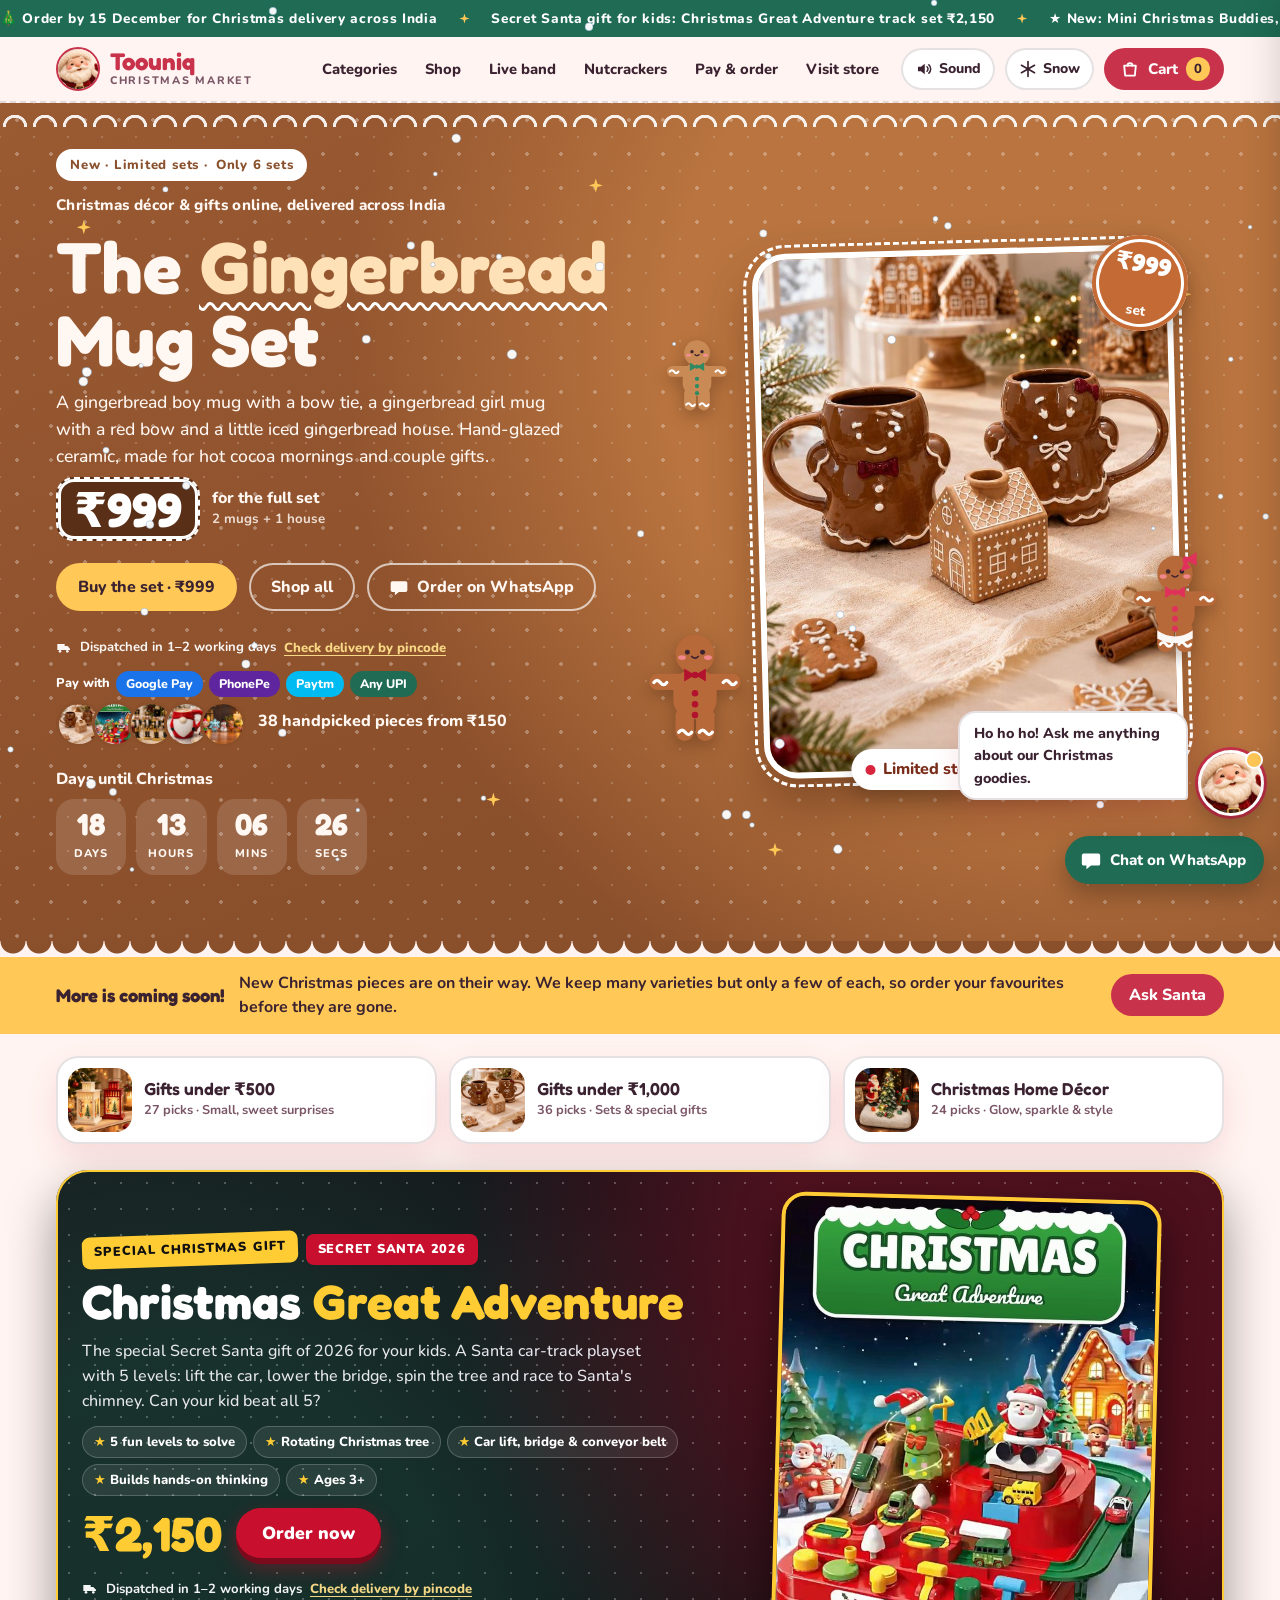
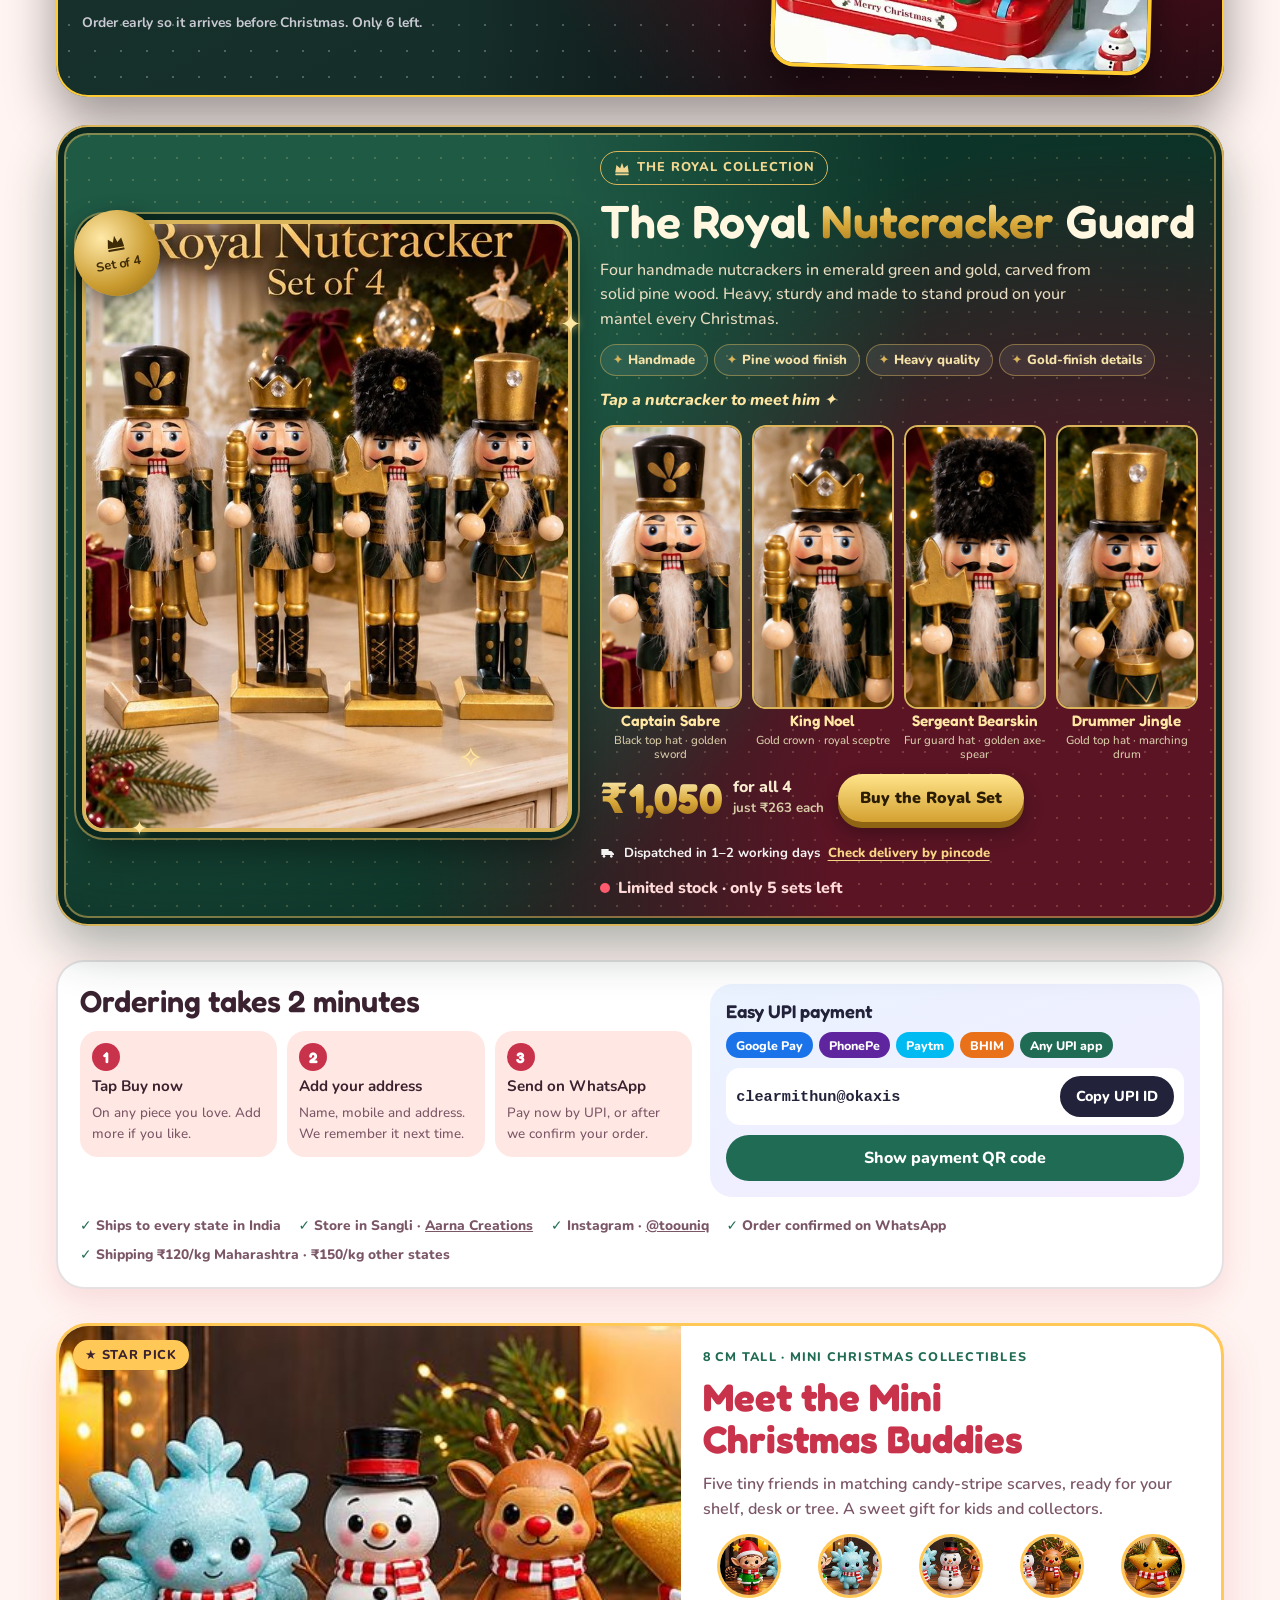
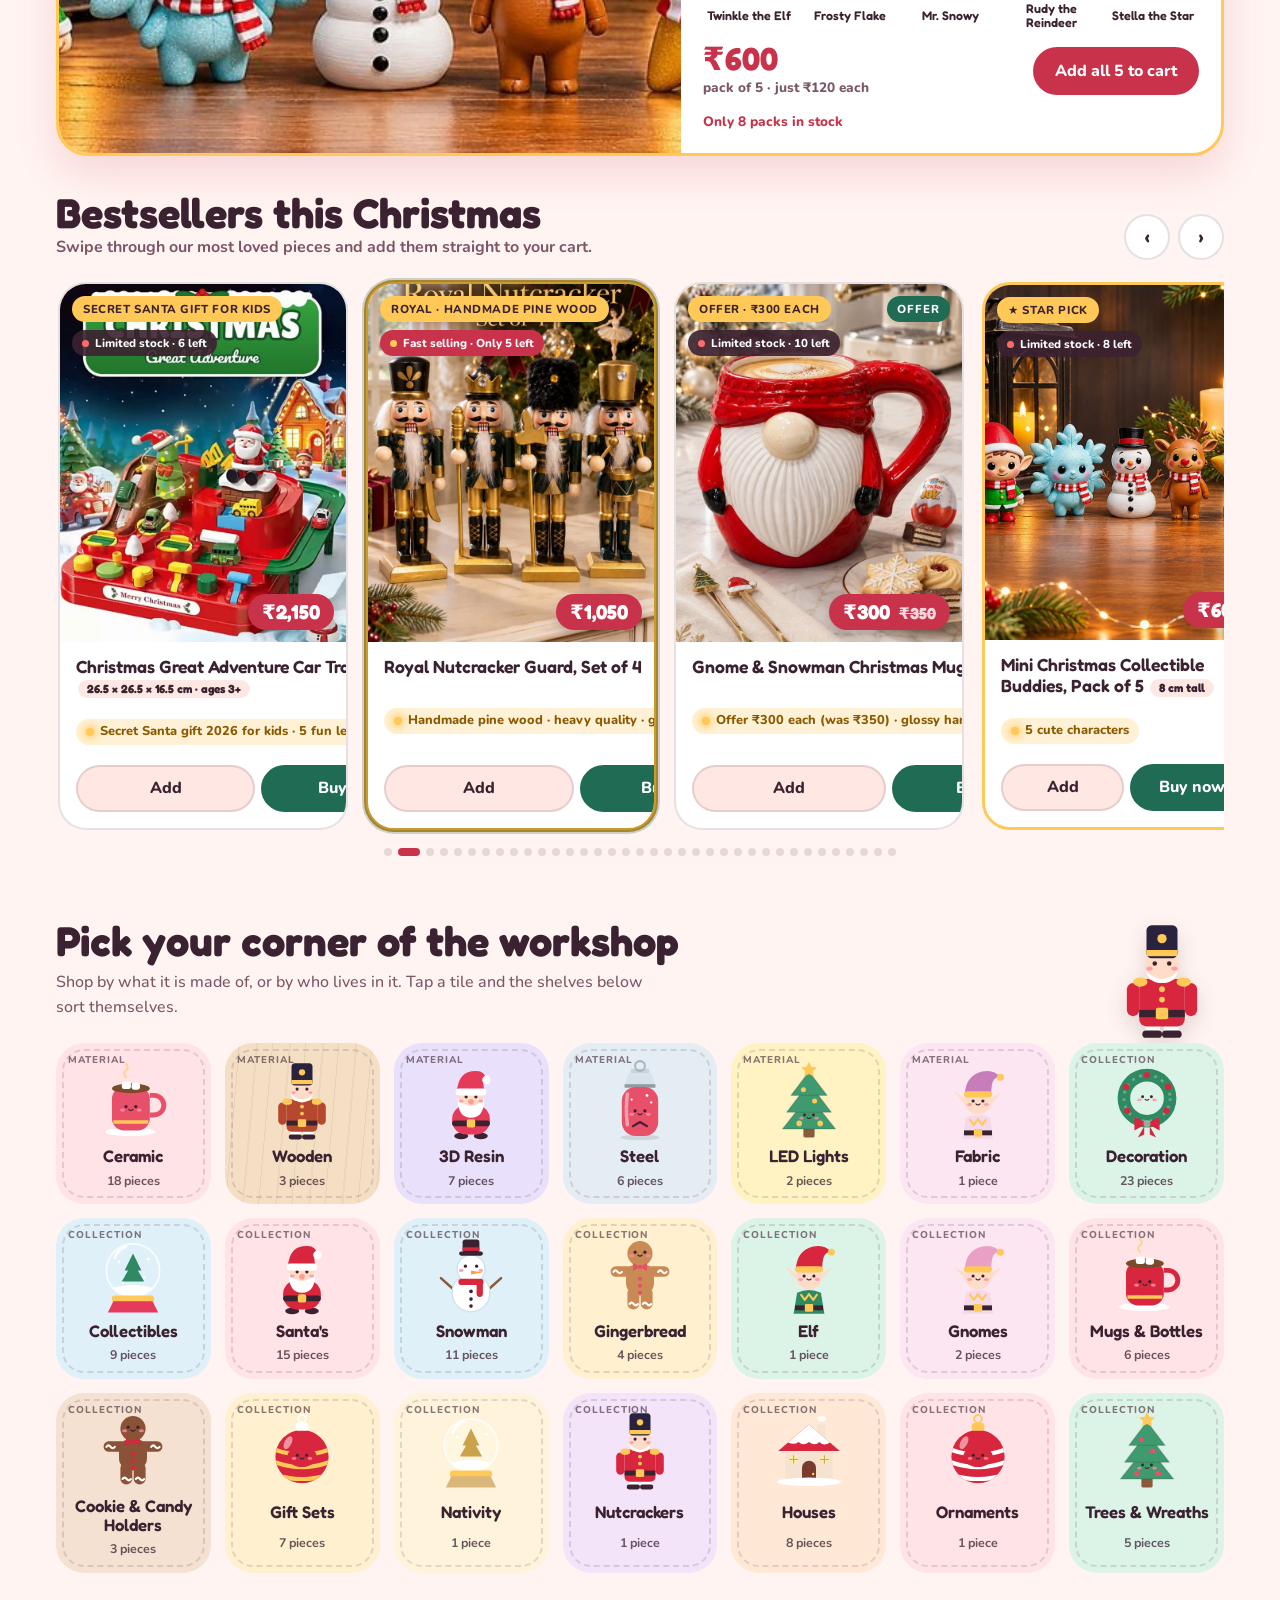
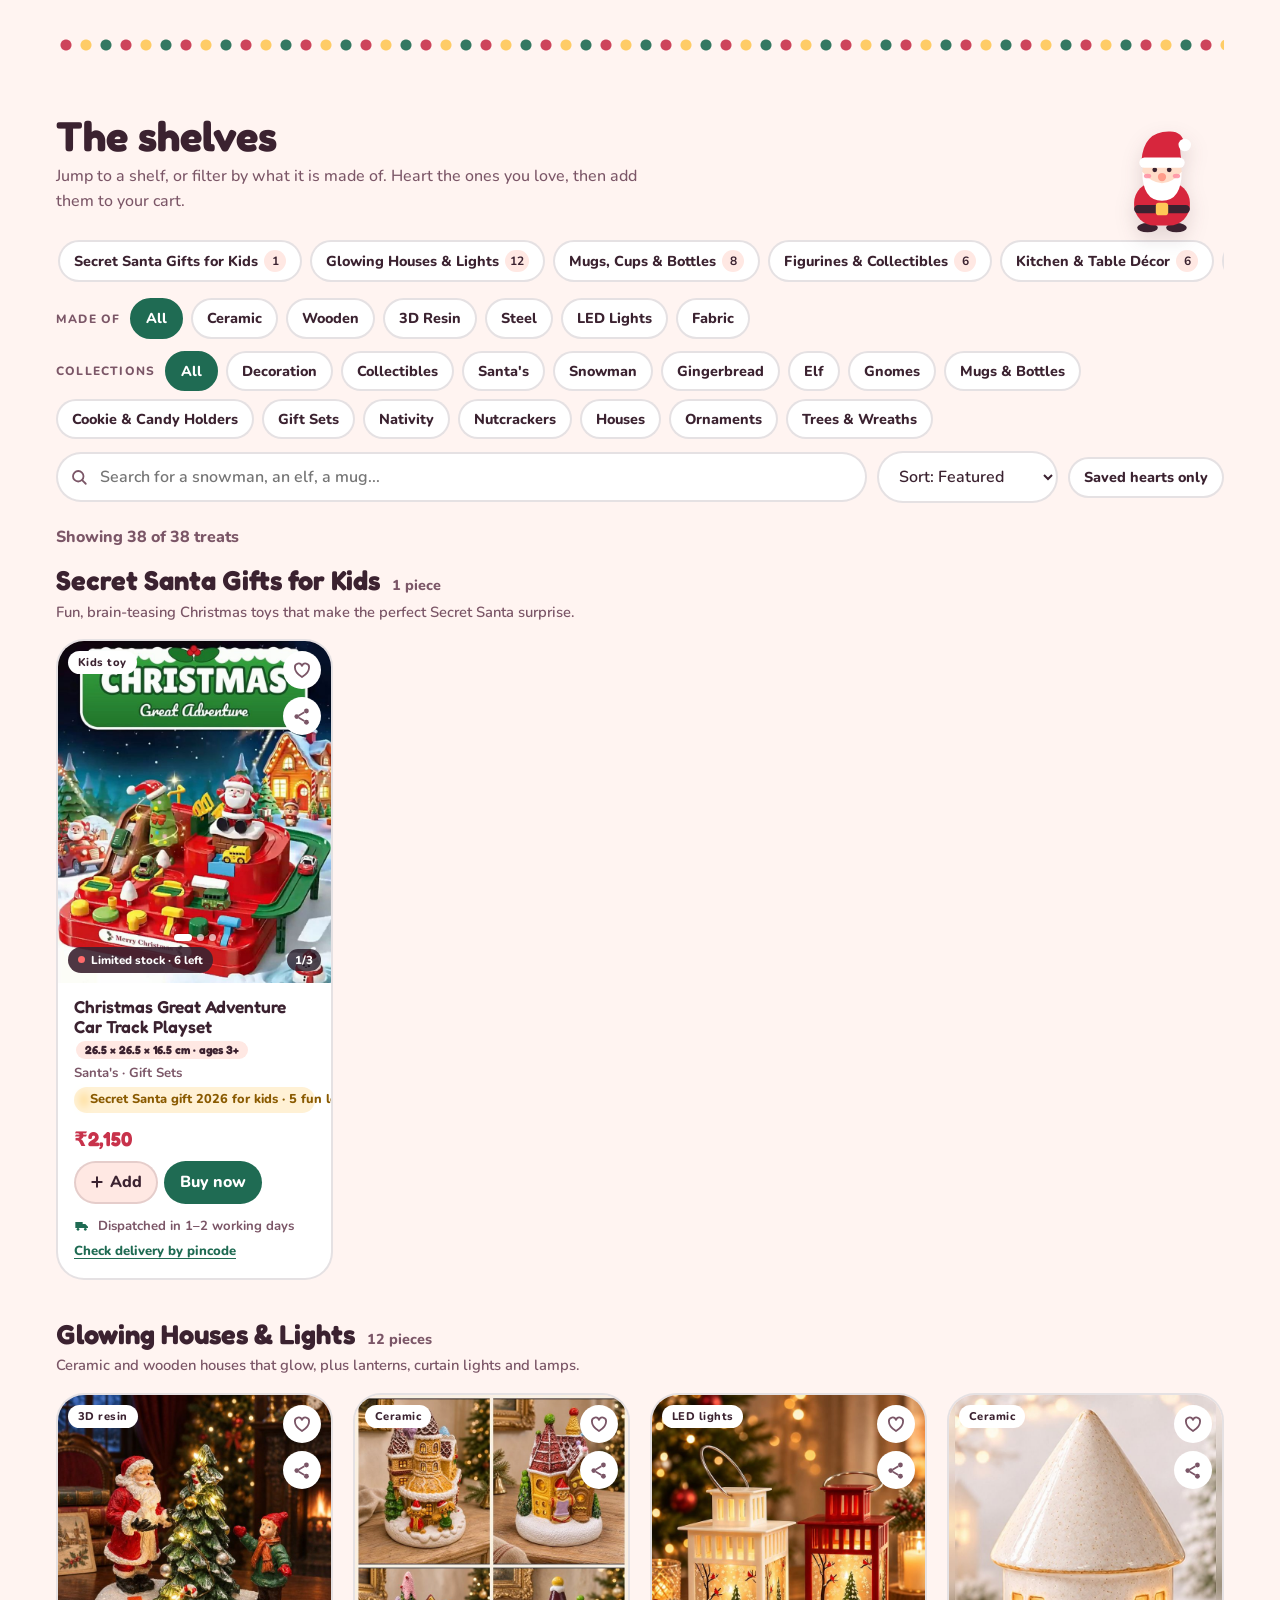
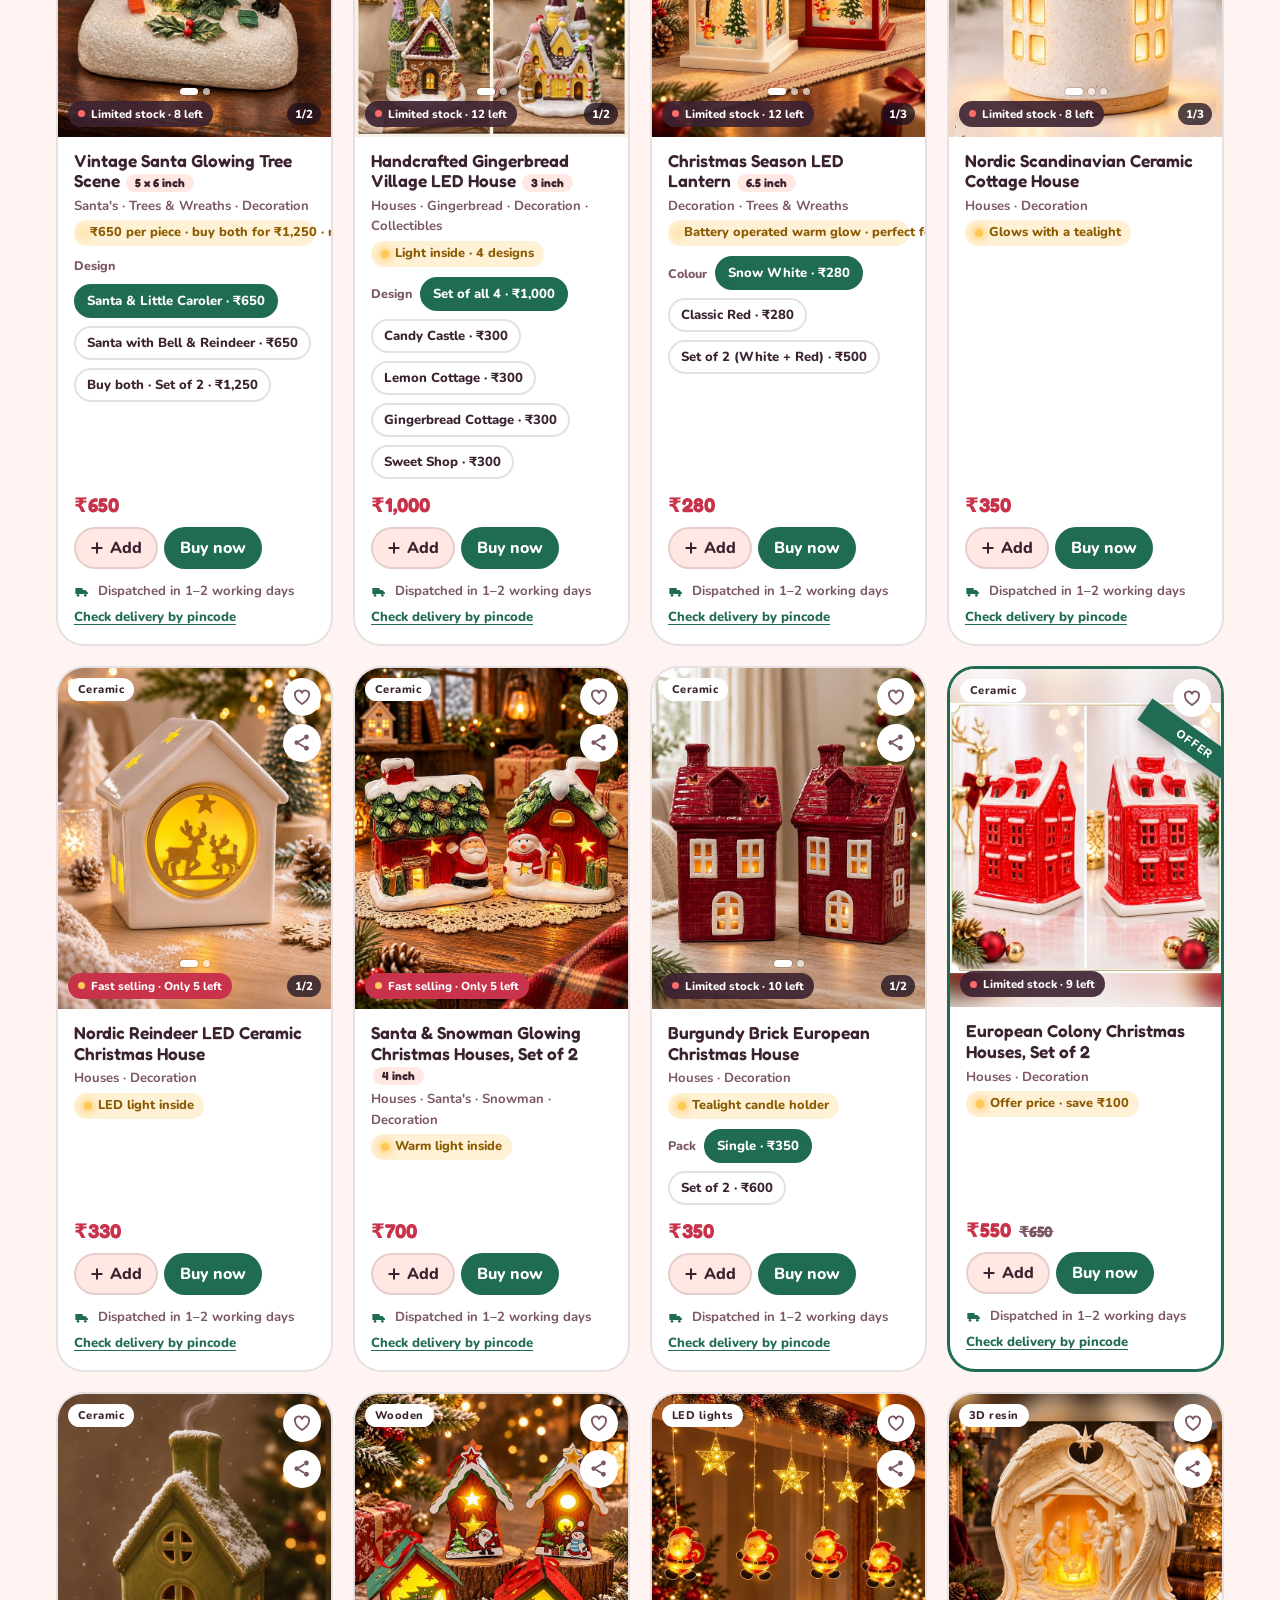
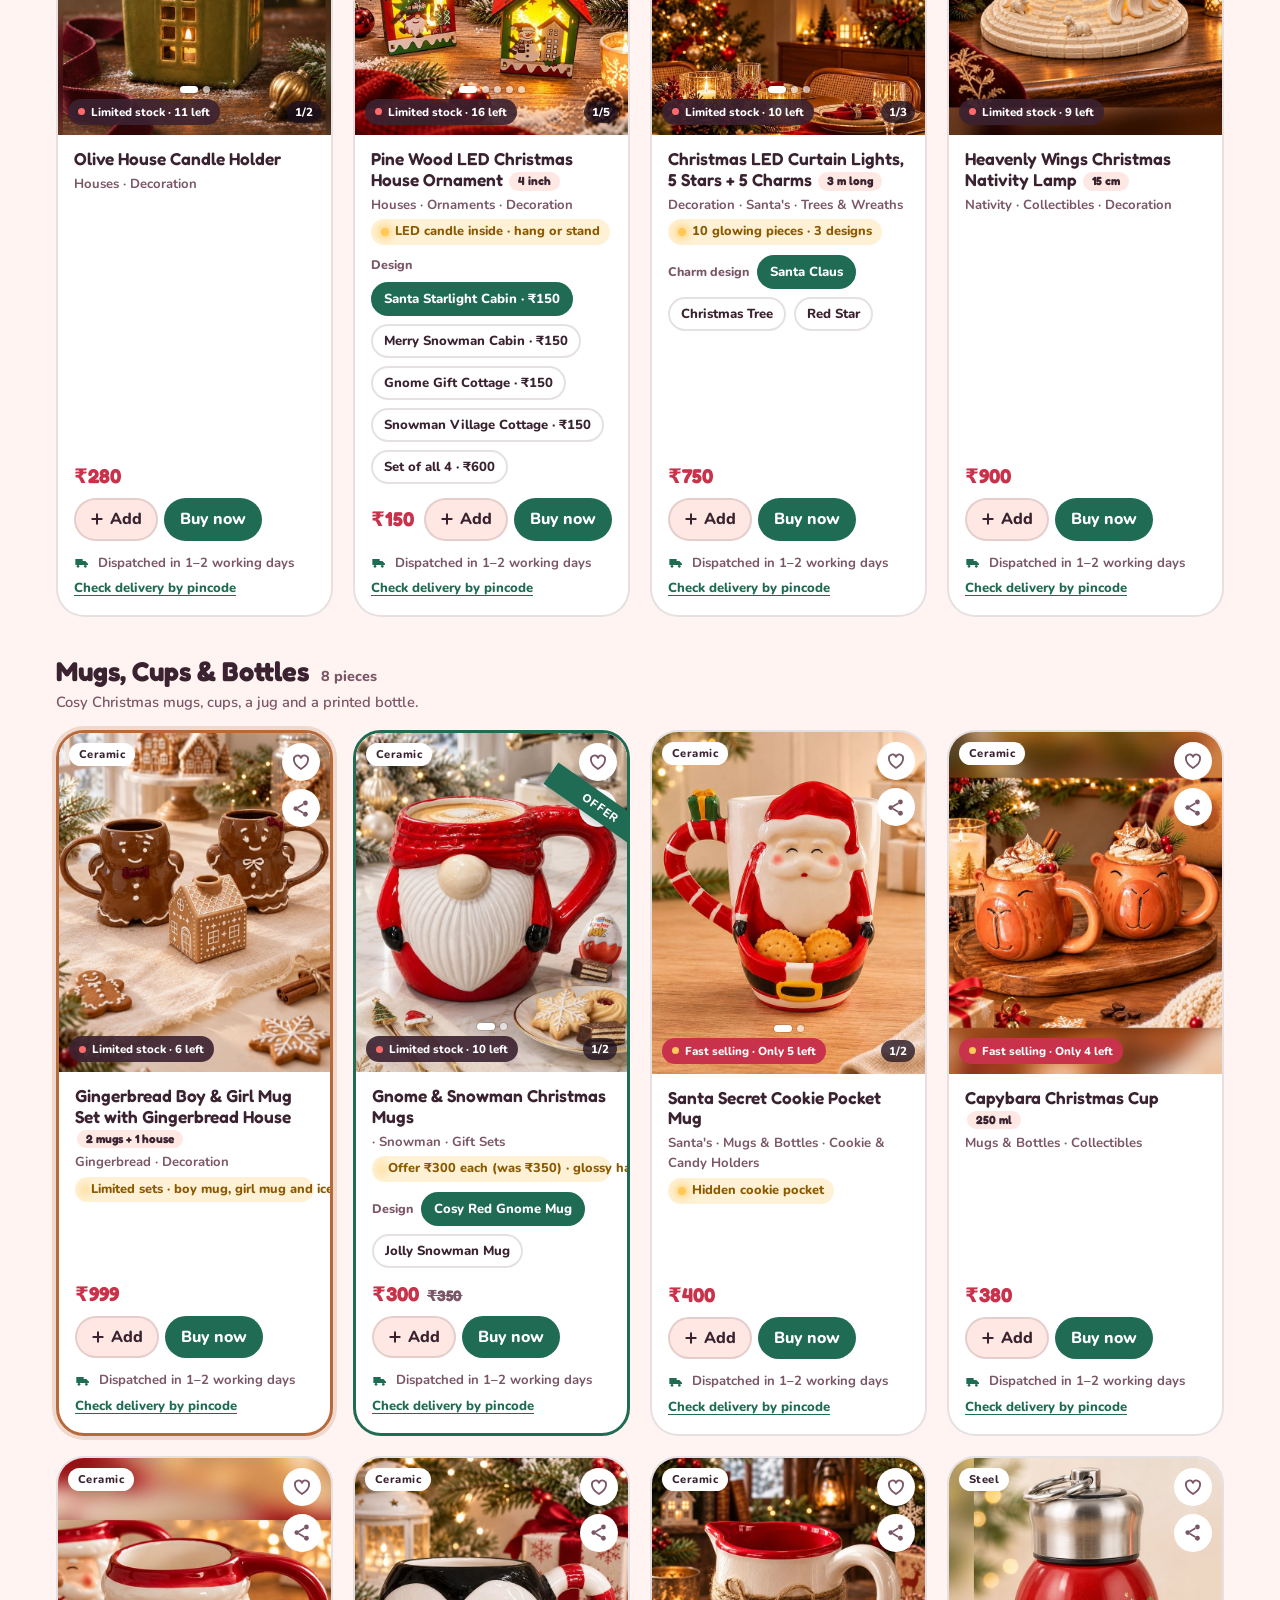
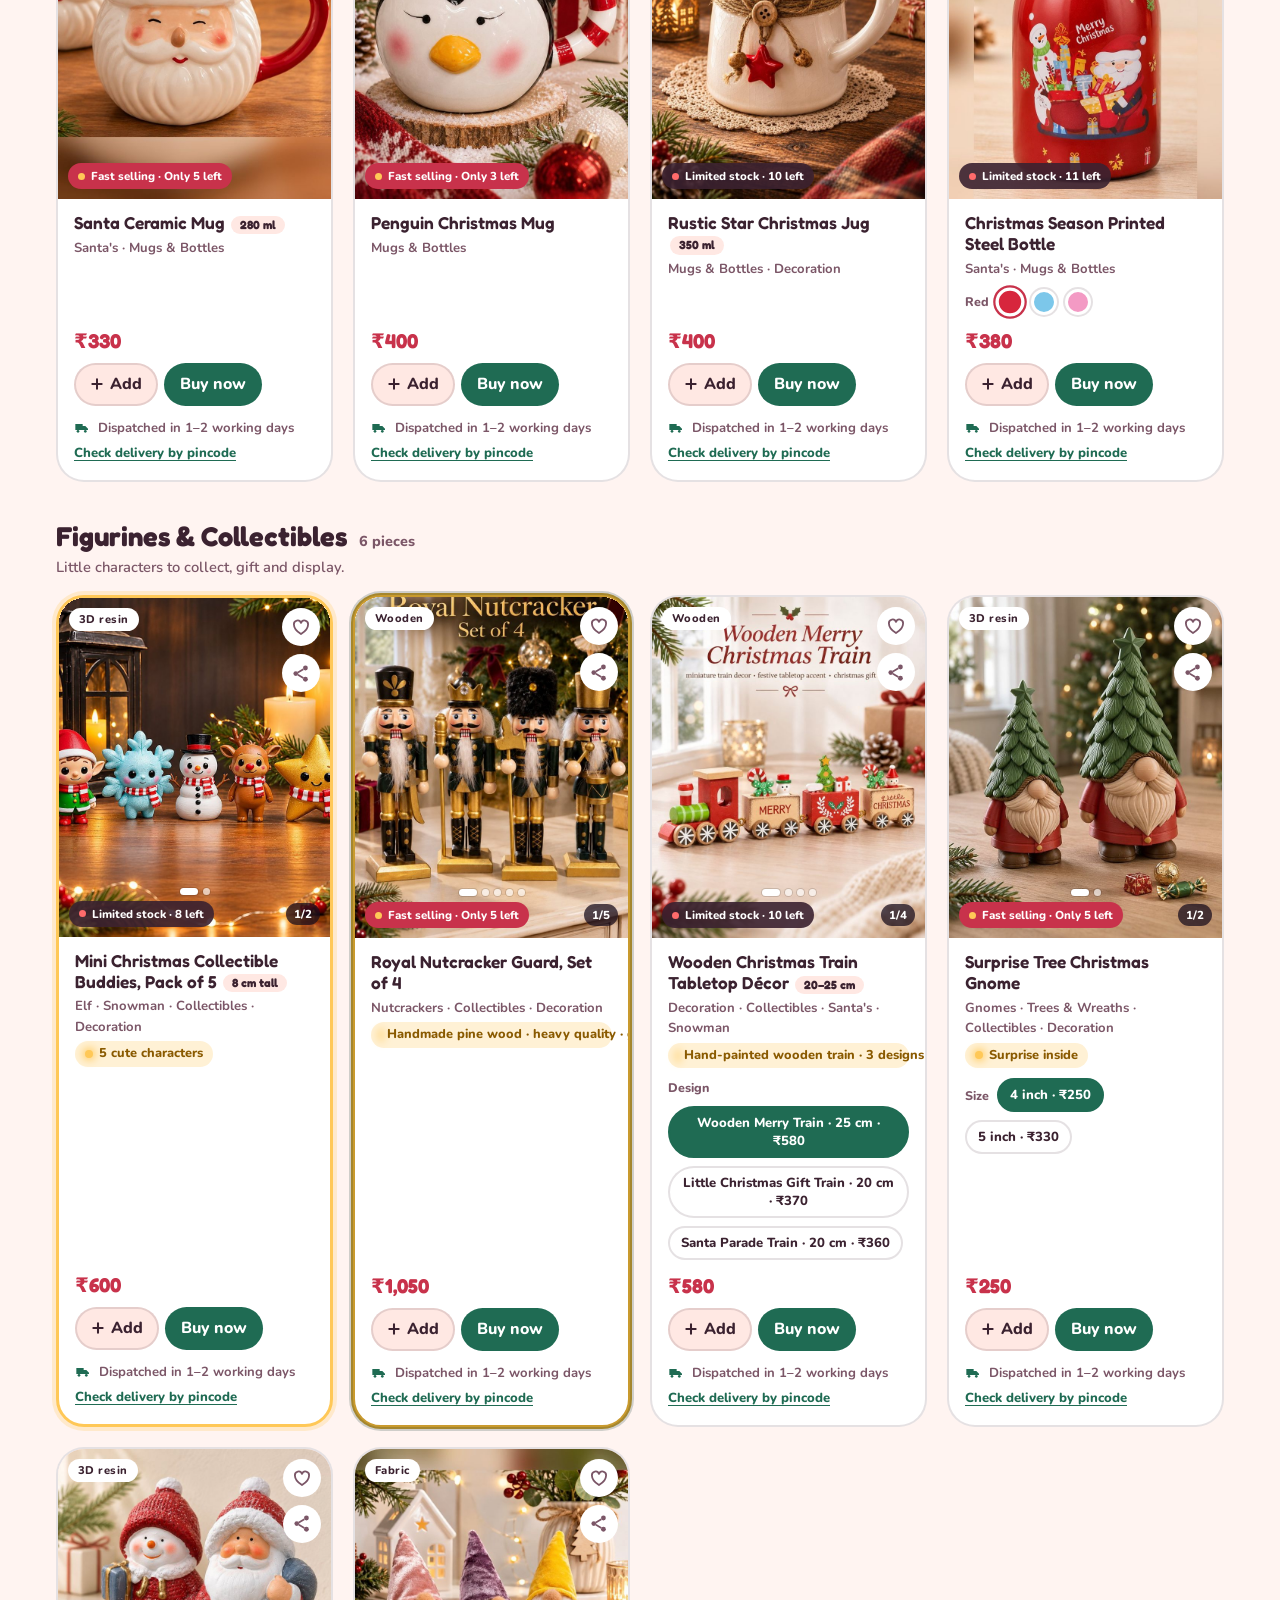
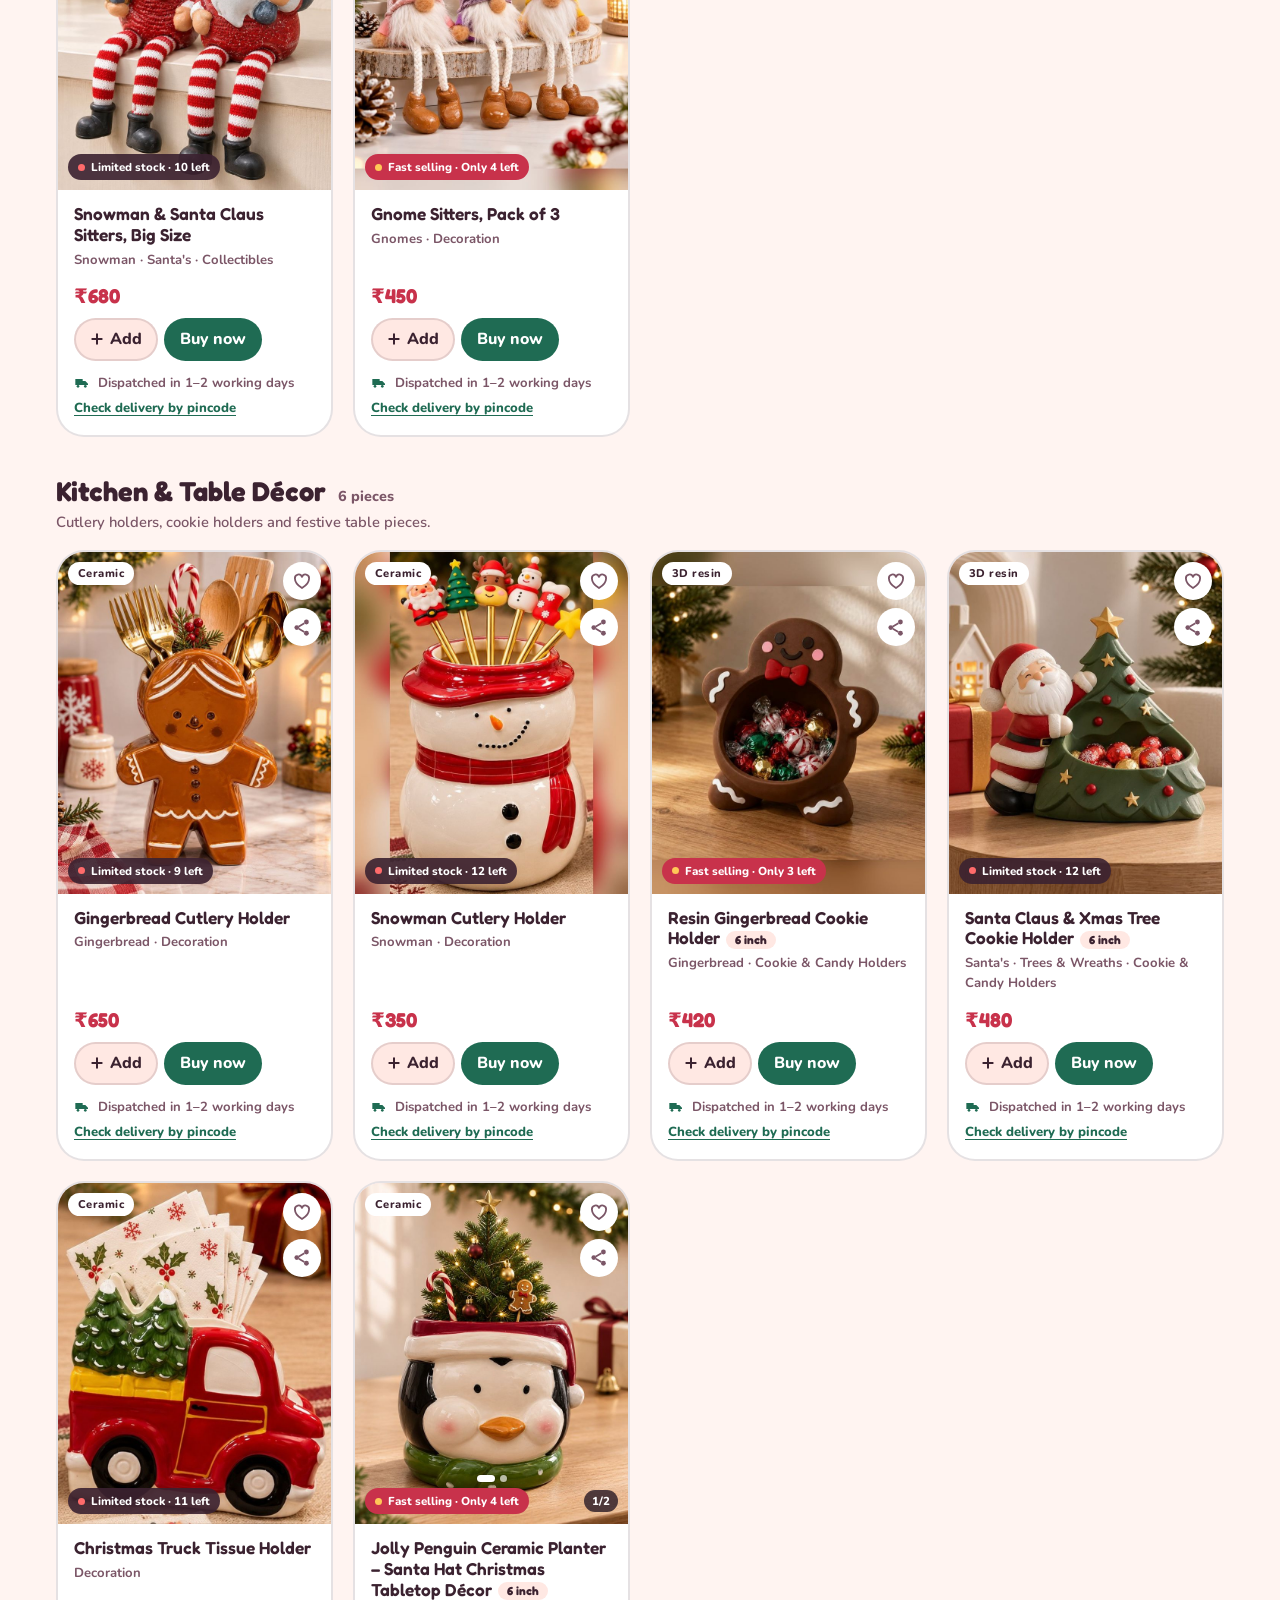
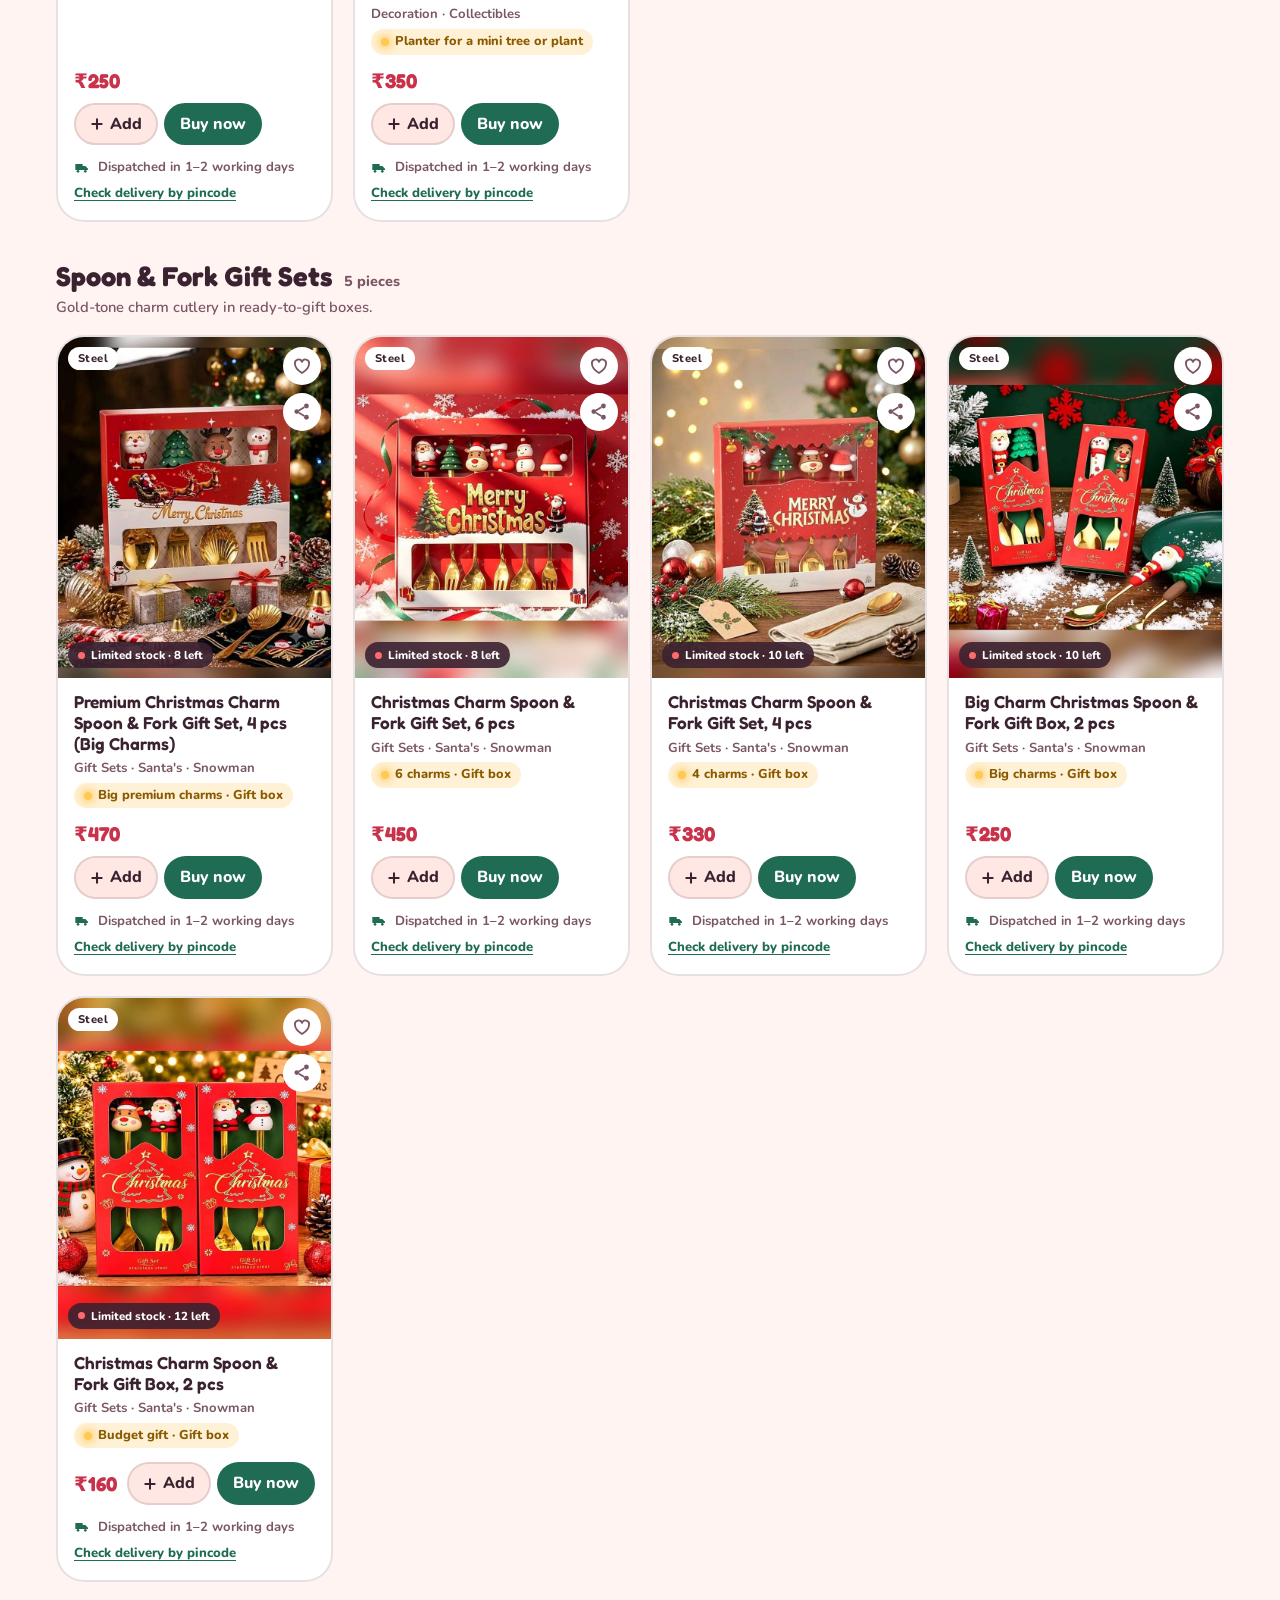
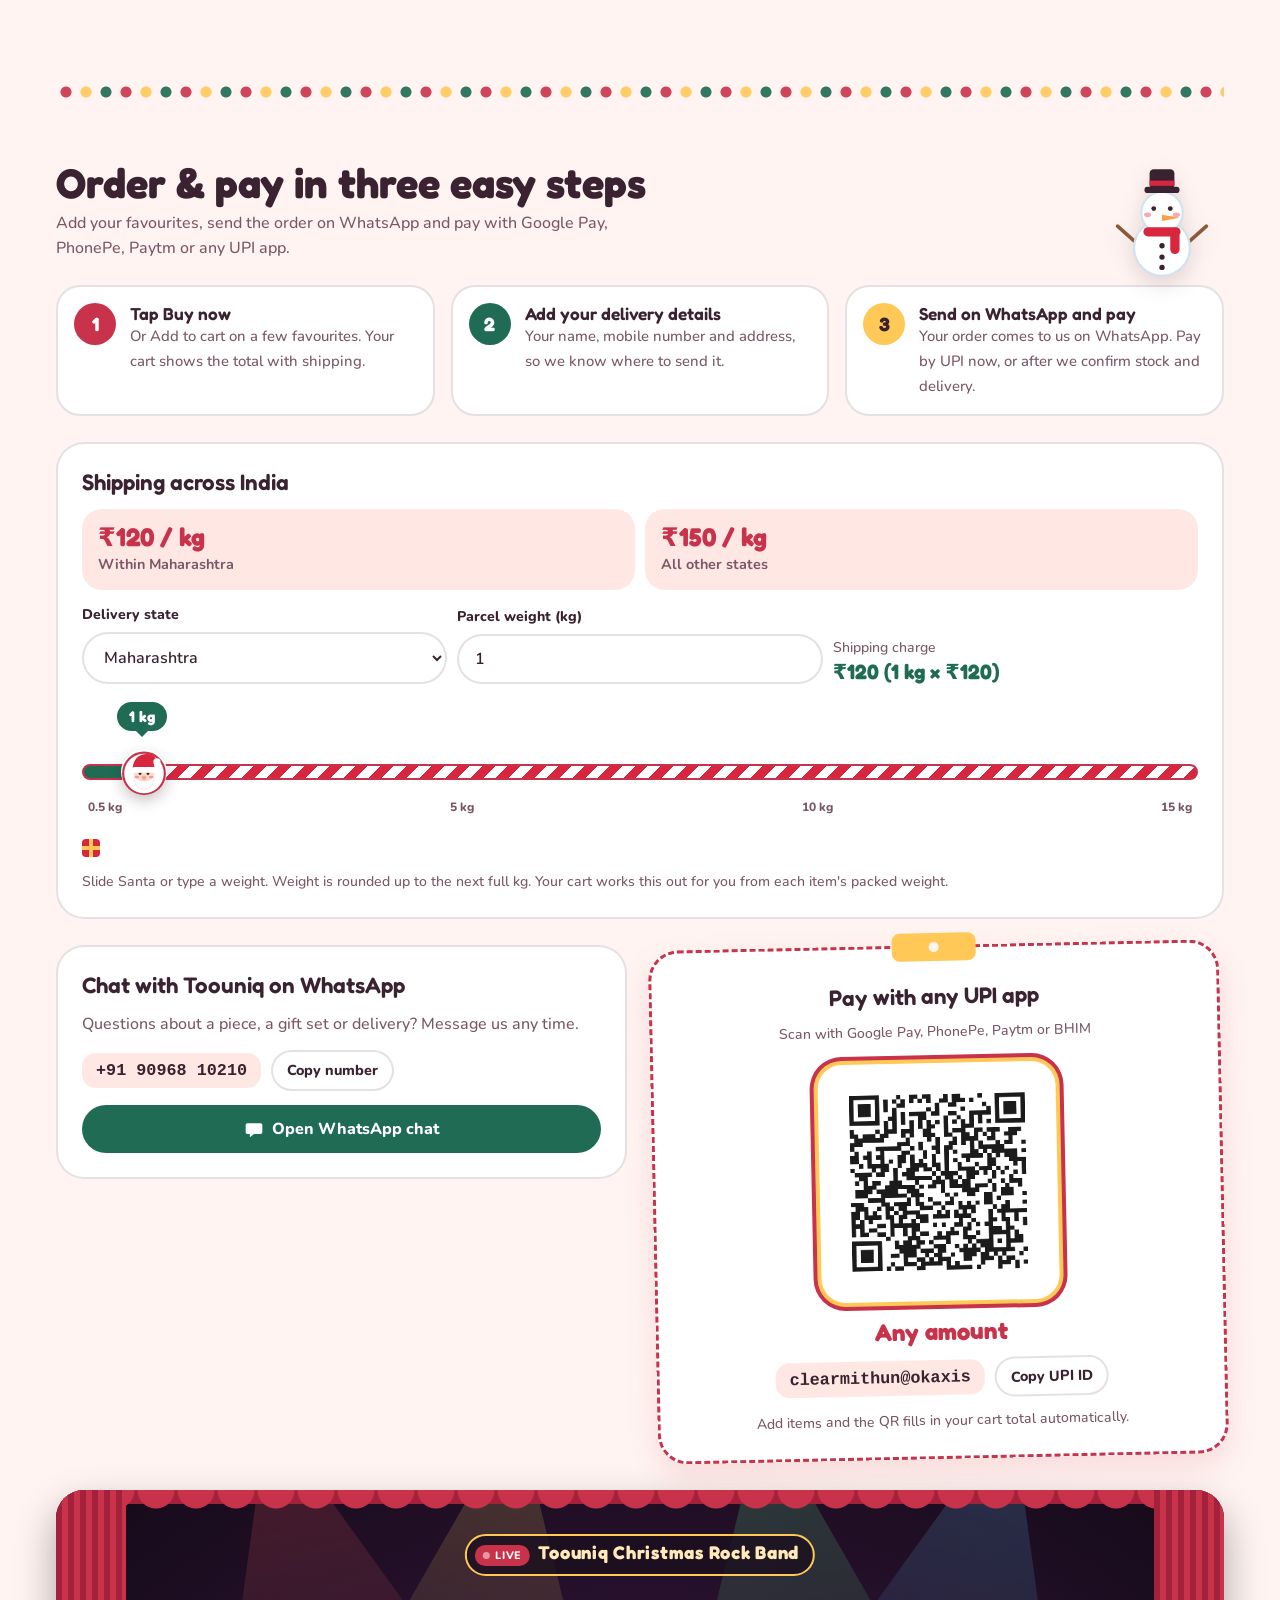
==== commit fee0ebcd: "Restore homepage SEO and full sitemap overwritten by uploads - Reapply title, meta/OG description, s" ====
--- a/index.html
+++ b/index.html
@@ -3,15 +3,15 @@
 <head>
 <meta charset="utf-8">
 <meta name="viewport" content="width=device-width, initial-scale=1, viewport-fit=cover">
-<title>Toouniq Christmas Market | Christmas Décor & Gifts · Sangli & India</title>
+<title>Christmas Décor & Gifts Online India | Toouniq Christmas Market</title>
 <meta name="google-site-verification" content="cfsm601fAoaYBKJJPz8vXplzFLbkY0ksIFN2M74nqmc">
-<meta name="description" content="Cute Christmas décor & gifts: glowing ceramic houses, mugs, resin gnomes. Order on WhatsApp, pay by UPI, ships across India. Store: Aarna Creations, Sangli.">
+<meta name="description" content="Cute Christmas décor &amp; gifts from ₹150: glowing ceramic houses, mugs, resin gnomes, LED lanterns. Delivered to Mumbai, Delhi, Bengaluru, Chennai &amp; all India. Order on WhatsApp.">
 <link rel="canonical" href="https://toouniq.github.io/toouniqxmas-/">
 <meta name="theme-color" content="#c8324b">
 <meta property="og:type" content="website">
 <meta property="og:site_name" content="Toouniq Christmas Market">
-<meta property="og:title" content="Toouniq Christmas Market: cute Christmas décor and gifts">
-<meta property="og:description" content="Cute Christmas décor & gifts: glowing ceramic houses, mugs, resin gnomes. Order on WhatsApp, pay by UPI, ships across India. Store: Aarna Creations, Sangli.">
+<meta property="og:title" content="Toouniq: Christmas décor &amp; gifts delivered across India">
+<meta property="og:description" content="Cute Christmas décor &amp; gifts from ₹150: glowing ceramic houses, mugs, resin gnomes, LED lanterns. Delivered to Mumbai, Delhi, Bengaluru, Chennai &amp; all India. Order on WhatsApp.">
 <meta property="og:url" content="https://toouniq.github.io/toouniqxmas-/">
 <meta property="og:image" content="https://toouniq.github.io/toouniqxmas-/og.jpg">
 <meta property="og:image:width" content="1200">
@@ -27,7 +27,7 @@
 <link rel="apple-touch-icon" href="img/santa-avatar.jpg">
 <link rel="preload" as="image" href="img/gingerbread-mug-set.jpg">
 <link rel="dns-prefetch" href="https://www.googletagmanager.com">
-<script type="application/ld+json">{"@context": "https://schema.org", "@graph": [{"@type": "OnlineStore", "@id": "https://toouniq.github.io/toouniqxmas-/#shop", "name": "Toouniq Christmas Market", "alternateName": ["Toouniq", "Toouniq Christmas", "toouniq"], "url": "https://toouniq.github.io/toouniqxmas-/", "image": "https://toouniq.github.io/toouniqxmas-/og.jpg", "logo": "https://toouniq.github.io/toouniqxmas-/img/toouniq-logo.jpg", "description": "Cute Christmas décor and gifts: ceramic Christmas houses, mugs, 3D resin gnomes and Santas. Order on WhatsApp, pay by UPI, shipping across India. Physical store: Aarna Creations, Sangli.", "priceRange": "₹150 - ₹1000", "currenciesAccepted": "INR", "paymentAccepted": "UPI, Google Pay, PhonePe, Paytm", "telephone": "+91-9096810210", "sameAs": ["https://www.instagram.com/toouniq/"], "areaServed": {"@type": "Country", "name": "India"}, "address": {"@type": "PostalAddress", "addressLocality": "Sangli", "addressRegion": "Maharashtra", "addressCountry": "IN"}, "contactPoint": {"@type": "ContactPoint", "telephone": "+91-9096810210", "contactType": "sales", "availableLanguage": ["English", "Hindi", "Marathi"]}, "department": {"@id": "https://toouniq.github.io/toouniqxmas-/#store"}, "founder": [{"@type": "Person", "name": "Mithun Shah"}, {"@type": "Person", "name": "Rashmi Shah"}]}, {"@type": "Store", "@id": "https://toouniq.github.io/toouniqxmas-/#store", "name": "Aarna Creations", "alternateName": "Aarna Creations Sangli · Toouniq Christmas store", "url": "https://toouniq.github.io/toouniqxmas-/#store", "image": "https://toouniq.github.io/toouniqxmas-/og.jpg", "description": "Physical store in Sangli, Maharashtra for Toouniq Christmas décor and gifts: ceramic Christmas houses, mugs, gnomes and more.", "priceRange": "₹150 - ₹1000", "sameAs": ["https://www.instagram.com/toouniq/"], "hasMap": "https://maps.app.goo.gl/FKpYqjHd3P21dk3g6", "telephone": ["+91-9850666440", "+91-9096810210"], "founder": [{"@type": "Person", "name": "Mithun Shah"}, {"@type": "Person", "name": "Rashmi Shah"}], "address": {"@type": "PostalAddress", "streetAddress": "529, Mali Galli, Opposite Sangli Urban Bank", "addressLocality": "Sangli", "addressRegion": "Maharashtra", "addressCountry": "IN"}, "geo": {"@type": "GeoCoordinates", "latitude": 16.8581975, "longitude": 74.5740343}, "parentOrganization": {"@id": "https://toouniq.github.io/toouniqxmas-/#shop"}}, {"@type": "ItemList", "name": "Christmas décor", "itemListElement": [{"@type": "ListItem", "position": 1, "item": {"@type": "Product", "name": "Snowman Cutlery Holder", "description": "Snowman Cutlery Holder: cute ceramic Christmas décor from Toouniq. A lovely Christmas gift and home decoration. Limited stock, order on WhatsApp, shipping across India.", "material": "ceramic", "image": "https://toouniq.github.io/toouniqxmas-/img/snowman-cutlery-holder.jpg", "brand": {"@type": "Brand", "name": "Toouniq"}, "offers": {"@type": "Offer", "priceCurrency": "INR", "price": "350", "availability": "https://schema.org/InStock", "url": "https://toouniq.github.io/toouniqxmas-/#snowman-cutlery-holder"}, "url": "https://toouniq.github.io/toouniqxmas-/#snowman-cutlery-holder"}}, {"@type": "ListItem", "position": 2, "item": {"@type": "Product", "name": "Christmas Truck Tissue Holder", "description": "Christmas Truck Tissue Holder: cute ceramic Christmas décor from Toouniq. A lovely Christmas gift and home decoration. Limited stock, order on WhatsApp, shipping across India.", "material": "ceramic", "image": "https://toouniq.github.io/toouniqxmas-/img/christmas-truck-tissue-holder.jpg", "brand": {"@type": "Brand", "name": "Toouniq"}, "offers": {"@type": "Offer", "priceCurrency": "INR", "price": "250", "availability": "https://schema.org/InStock", "url": "https://toouniq.github.io/toouniqxmas-/#christmas-truck-tissue-holder"}, "url": "https://toouniq.github.io/toouniqxmas-/#christmas-truck-tissue-holder"}}, {"@type": "ListItem", "position": 3, "item": {"@type": "Product", "name": "Penguin Christmas Mug", "description": "Penguin Christmas Mug: cute ceramic Christmas décor from Toouniq. A lovely Christmas gift and home decoration. Limited stock, order on WhatsApp, shipping across India.", "material": "ceramic", "image": "https://toouniq.github.io/toouniqxmas-/img/penguin-christmas-mug.jpg", "brand": {"@type": "Brand", "name": "Toouniq"}, "offers": {"@type": "Offer", "priceCurrency": "INR", "price": "400", "availability": "https://schema.org/InStock", "url": "https://toouniq.github.io/toouniqxmas-/#penguin-christmas-mug"}, "url": "https://toouniq.github.io/toouniqxmas-/#penguin-christmas-mug"}}, {"@type": "ListItem", "position": 4, "item": {"@type": "Product", "name": "Olive House Candle Holder", "description": "Olive House Candle Holder: cute ceramic Christmas décor from Toouniq. A lovely Christmas gift and home decoration. Limited stock, order on WhatsApp, shipping across India.", "material": "ceramic", "image": "https://toouniq.github.io/toouniqxmas-/img/olive-house-candle-holder.jpg", "brand": {"@type": "Brand", "name": "Toouniq"}, "offers": {"@type": "Offer", "priceCurrency": "INR", "price": "280", "availability": "https://schema.org/InStock", "url": "https://toouniq.github.io/toouniqxmas-/#olive-house-candle-holder"}, "url": "https://toouniq.github.io/toouniqxmas-/#olive-house-candle-holder"}}, {"@type": "ListItem", "position": 5, "item": {"@type": "Product", "name": "Gingerbread Boy & Girl Mug Set with Gingerbread House", "description": "Gingerbread Boy & Girl Mug Set with Gingerbread House (2 mugs + 1 house): cute ceramic Christmas décor from Toouniq. A lovely Christmas gift and home decoration. Limited stock, order on WhatsApp, shipping across India.", "material": "ceramic", "image": "https://toouniq.github.io/toouniqxmas-/img/gingerbread-mug-set.jpg", "brand": {"@type": "Brand", "name": "Toouniq"}, "offers": {"@type": "Offer", "priceCurrency": "INR", "price": "999", "availability": "https://schema.org/InStock", "url": "https://toouniq.github.io/toouniqxmas-/#gingerbread-boy-girl-mug-set-with-gingerbread-house"}, "url": "https://toouniq.github.io/toouniqxmas-/#gingerbread-boy-girl-mug-set-with-gingerbread-house"}}, {"@type": "ListItem", "position": 6, "item": {"@type": "Product", "name": "Royal Nutcracker Guard, Set of 4", "description": "Royal Nutcracker Guard, Set of 4: cute wooden Christmas décor from Toouniq. A lovely Christmas gift and home decoration. Limited stock, order on WhatsApp, shipping across India.", "material": "wooden", "image": "https://toouniq.github.io/toouniqxmas-/img/royal-nutcracker-set.jpg", "brand": {"@type": "Brand", "name": "Toouniq"}, "offers": {"@type": "Offer", "priceCurrency": "INR", "price": "1050", "availability": "https://schema.org/InStock", "url": "https://toouniq.github.io/toouniqxmas-/#royal-nutcracker-guard-set-of-4"}, "url": "https://toouniq.github.io/toouniqxmas-/#royal-nutcracker-guard-set-of-4"}}, {"@type": "ListItem", "position": 7, "item": {"@type": "Product", "name": "Vintage Santa Glowing Tree Scene", "description": "Vintage Santa Glowing Tree Scene (5 x 6 inch): cute 3D resin Christmas décor from Toouniq. A lovely Christmas gift and home decoration. Limited stock, order on WhatsApp, shipping across India.", "material": "3D resin", "image": "https://toouniq.github.io/toouniqxmas-/img/santa-scene-caroler.jpg", "brand": {"@type": "Brand", "name": "Toouniq"}, "offers": {"@type": "Offer", "priceCurrency": "INR", "price": "650", "availability": "https://schema.org/InStock", "url": "https://toouniq.github.io/toouniqxmas-/#vintage-santa-glowing-tree-scene"}, "url": "https://toouniq.github.io/toouniqxmas-/#vintage-santa-glowing-tree-scene"}}, {"@type": "ListItem", "position": 8, "item": {"@type": "Product", "name": "Christmas Great Adventure Car Track Playset", "description": "Christmas Great Adventure Car Track Playset (26.5 × 26.5 × 16.5 cm · ages 3+): cute kids toy Christmas décor from Toouniq. A lovely Christmas gift and home decoration. Limited stock, order on WhatsApp, shipping across India.", "material": "kids toy", "image": "https://toouniq.github.io/toouniqxmas-/img/xmas-adventure-track.jpg", "brand": {"@type": "Brand", "name": "Toouniq"}, "offers": {"@type": "Offer", "priceCurrency": "INR", "price": "2150", "availability": "https://schema.org/InStock", "url": "https://toouniq.github.io/toouniqxmas-/#christmas-great-adventure-car-track-playset"}, "url": "https://toouniq.github.io/toouniqxmas-/#christmas-great-adventure-car-track-playset"}}, {"@type": "ListItem", "position": 9, "item": {"@type": "Product", "name": "Gnome & Snowman Christmas Mugs", "description": "Gnome & Snowman Christmas Mugs: cute ceramic Christmas décor from Toouniq. A lovely Christmas gift and home decoration. Limited stock, order on WhatsApp, shipping across India.", "material": "ceramic", "image": "https://toouniq.github.io/toouniqxmas-/img/gnome-mug.jpg", "brand": {"@type": "Brand", "name": "Toouniq"}, "offers": {"@type": "Offer", "priceCurrency": "INR", "price": "300", "availability": "https://schema.org/InStock", "url": "https://toouniq.github.io/toouniqxmas-/#gnome-snowman-christmas-mugs"}, "url": "https://toouniq.github.io/toouniqxmas-/#gnome-snowman-christmas-mugs"}}, {"@type": "ListItem", "position": 10, "item": {"@type": "Product", "name": "Gingerbread Cutlery Holder", "description": "Gingerbread Cutlery Holder: cute ceramic Christmas décor from Toouniq. A lovely Christmas gift and home decoration. Limited stock, order on WhatsApp, shipping across India.", "material": "ceramic", "image": "https://toouniq.github.io/toouniqxmas-/img/gingerbread-cutlery-holder.jpg", "brand": {"@type": "Brand", "name": "Toouniq"}, "offers": {"@type": "Offer", "priceCurrency": "INR", "price": "650", "availability": "https://schema.org/InStock", "url": "https://toouniq.github.io/toouniqxmas-/#gingerbread-cutlery-holder"}, "url": "https://toouniq.github.io/toouniqxmas-/#gingerbread-cutlery-holder"}}, {"@type": "ListItem", "position": 11, "item": {"@type": "Product", "name": "European Colony Christmas Houses, Set of 2", "description": "European Colony Christmas Houses, Set of 2: cute ceramic Christmas décor from Toouniq. A lovely Christmas gift and home decoration. Limited stock, order on WhatsApp, shipping across India.", "material": "ceramic", "image": "https://toouniq.github.io/toouniqxmas-/img/european-colony-houses.jpg", "brand": {"@type": "Brand", "name": "Toouniq"}, "offers": {"@type": "Offer", "priceCurrency": "INR", "price": "550", "availability": "https://schema.org/InStock", "url": "https://toouniq.github.io/toouniqxmas-/#european-colony-christmas-houses-set-of-2"}, "url": "https://toouniq.github.io/toouniqxmas-/#european-colony-christmas-houses-set-of-2"}}, {"@type": "ListItem", "position": 12, "item": {"@type": "Product", "name": "Snowman & Santa Claus Sitters, Big Size", "description": "Snowman & Santa Claus Sitters, Big Size: cute 3D resin Christmas décor from Toouniq. A lovely Christmas gift and home decoration. Limited stock, order on WhatsApp, shipping across India.", "material": "3D resin", "image": "https://toouniq.github.io/toouniqxmas-/img/snowman-santa-sitters.jpg", "brand": {"@type": "Brand", "name": "Toouniq"}, "offers": {"@type": "Offer", "priceCurrency": "INR", "price": "680", "availability": "https://schema.org/InStock", "url": "https://toouniq.github.io/toouniqxmas-/#snowman-santa-claus-sitters-big-size"}, "url": "https://toouniq.github.io/toouniqxmas-/#snowman-santa-claus-sitters-big-size"}}, {"@type": "ListItem", "position": 13, "item": {"@type": "Product", "name": "Mini Christmas Collectible Buddies, Pack of 5", "description": "Mini Christmas Collectible Buddies, Pack of 5 (8 cm tall): cute 3D resin Christmas décor from Toouniq. A lovely Christmas gift and home decoration. Limited stock, order on WhatsApp, shipping across India.", "material": "3D resin", "image": "https://toouniq.github.io/toouniqxmas-/img/mini-buddies.jpg", "brand": {"@type": "Brand", "name": "Toouniq"}, "offers": {"@type": "Offer", "priceCurrency": "INR", "price": "600", "availability": "https://schema.org/InStock", "url": "https://toouniq.github.io/toouniqxmas-/#mini-christmas-collectible-buddies-pack-of-5"}, "url": "https://toouniq.github.io/toouniqxmas-/#mini-christmas-collectible-buddies-pack-of-5"}}, {"@type": "ListItem", "position": 14, "item": {"@type": "Product", "name": "Premium Christmas Charm Spoon & Fork Gift Set, 4 pcs (Big Charms)", "description": "Premium Christmas Charm Spoon & Fork Gift Set, 4 pcs (Big Charms): cute stainless steel Christmas décor from Toouniq. A lovely Christmas gift and home decoration. Limited stock, order on WhatsApp, shipping across India.", "material": "stainless steel", "image": "https://toouniq.github.io/toouniqxmas-/img/charm-set-4-premium.jpg", "brand": {"@type": "Brand", "name": "Toouniq"}, "offers": {"@type": "Offer", "priceCurrency": "INR", "price": "470", "availability": "https://schema.org/InStock", "url": "https://toouniq.github.io/toouniqxmas-/#premium-christmas-charm-spoon-fork-gift-set-4-pcs-big-charms"}, "url": "https://toouniq.github.io/toouniqxmas-/#premium-christmas-charm-spoon-fork-gift-set-4-pcs-big-charms"}}, {"@type": "ListItem", "position": 15, "item": {"@type": "Product", "name": "Christmas Charm Spoon & Fork Gift Set, 6 pcs", "description": "Christmas Charm Spoon & Fork Gift Set, 6 pcs: cute stainless steel Christmas décor from Toouniq. A lovely Christmas gift and home decoration. Limited stock, order on WhatsApp, shipping across India.", "material": "stainless steel", "image": "https://toouniq.github.io/toouniqxmas-/img/charm-set-6.jpg", "brand": {"@type": "Brand", "name": "Toouniq"}, "offers": {"@type": "Offer", "priceCurrency": "INR", "price": "450", "availability": "https://schema.org/InStock", "url": "https://toouniq.github.io/toouniqxmas-/#christmas-charm-spoon-fork-gift-set-6-pcs"}, "url": "https://toouniq.github.io/toouniqxmas-/#christmas-charm-spoon-fork-gift-set-6-pcs"}}, {"@type": "ListItem", "position": 16, "item": {"@type": "Product", "name": "Christmas Charm Spoon & Fork Gift Set, 4 pcs", "description": "Christmas Charm Spoon & Fork Gift Set, 4 pcs: cute stainless steel Christmas décor from Toouniq. A lovely Christmas gift and home decoration. Limited stock, order on WhatsApp, shipping across India.", "material": "stainless steel", "image": "https://toouniq.github.io/toouniqxmas-/img/charm-set-4.jpg", "brand": {"@type": "Brand", "name": "Toouniq"}, "offers": {"@type": "Offer", "priceCurrency": "INR", "price": "330", "availability": "https://schema.org/InStock", "url": "https://toouniq.github.io/toouniqxmas-/#christmas-charm-spoon-fork-gift-set-4-pcs"}, "url": "https://toouniq.github.io/toouniqxmas-/#christmas-charm-spoon-fork-gift-set-4-pcs"}}, {"@type": "ListItem", "position": 17, "item": {"@type": "Product", "name": "Big Charm Christmas Spoon & Fork Gift Box, 2 pcs", "description": "Big Charm Christmas Spoon & Fork Gift Box, 2 pcs: cute stainless steel Christmas décor from Toouniq. A lovely Christmas gift and home decoration. Limited stock, order on WhatsApp, shipping across India.", "material": "stainless steel", "image": "https://toouniq.github.io/toouniqxmas-/img/charm-set-2-big.jpg", "brand": {"@type": "Brand", "name": "Toouniq"}, "offers": {"@type": "Offer", "priceCurrency": "INR", "price": "250", "availability": "https://schema.org/InStock", "url": "https://toouniq.github.io/toouniqxmas-/#big-charm-christmas-spoon-fork-gift-box-2-pcs"}, "url": "https://toouniq.github.io/toouniqxmas-/#big-charm-christmas-spoon-fork-gift-box-2-pcs"}}, {"@type": "ListItem", "position": 18, "item": {"@type": "Product", "name": "Christmas Charm Spoon & Fork Gift Box, 2 pcs", "description": "Christmas Charm Spoon & Fork Gift Box, 2 pcs: cute stainless steel Christmas décor from Toouniq. A lovely Christmas gift and home decoration. Limited stock, order on WhatsApp, shipping across India.", "material": "stainless steel", "image": "https://toouniq.github.io/toouniqxmas-/img/charm-set-2.jpg", "brand": {"@type": "Brand", "name": "Toouniq"}, "offers": {"@type": "Offer", "priceCurrency": "INR", "price": "160", "availability": "https://schema.org/InStock", "url": "https://toouniq.github.io/toouniqxmas-/#christmas-charm-spoon-fork-gift-box-2-pcs"}, "url": "https://toouniq.github.io/toouniqxmas-/#christmas-charm-spoon-fork-gift-box-2-pcs"}}, {"@type": "ListItem", "position": 19, "item": {"@type": "Product", "name": "Handcrafted Gingerbread Village LED House", "description": "Handcrafted Gingerbread Village LED House (3 inch): cute ceramic Christmas décor from Toouniq. A lovely Christmas gift and home decoration. Limited stock, order on WhatsApp, shipping across India.", "material": "ceramic", "image": "https://toouniq.github.io/toouniqxmas-/img/gb-house-set4.jpg", "brand": {"@type": "Brand", "name": "Toouniq"}, "offers": {"@type": "Offer", "priceCurrency": "INR", "price": "300", "availability": "https://schema.org/InStock", "url": "https://toouniq.github.io/toouniqxmas-/#handcrafted-gingerbread-village-led-house"}, "url": "https://toouniq.github.io/toouniqxmas-/#handcrafted-gingerbread-village-led-house"}}, {"@type": "ListItem", "position": 20, "item": {"@type": "Product", "name": "Pine Wood LED Christmas House Ornament", "description": "Pine Wood LED Christmas House Ornament (4 inch): cute wooden Christmas décor from Toouniq. A lovely Christmas gift and home decoration. Limited stock, order on WhatsApp, shipping across India.", "material": "wooden", "image": "https://toouniq.github.io/toouniqxmas-/img/pine-house-all.jpg", "brand": {"@type": "Brand", "name": "Toouniq"}, "offers": {"@type": "Offer", "priceCurrency": "INR", "price": "150", "availability": "https://schema.org/InStock", "url": "https://toouniq.github.io/toouniqxmas-/#pine-wood-led-christmas-house-ornament"}, "url": "https://toouniq.github.io/toouniqxmas-/#pine-wood-led-christmas-house-ornament"}}, {"@type": "ListItem", "position": 21, "item": {"@type": "Product", "name": "Wooden Christmas Train Tabletop Décor", "description": "Wooden Christmas Train Tabletop Décor (20–25 cm): cute wooden Christmas décor from Toouniq. A lovely Christmas gift and home decoration. Limited stock, order on WhatsApp, shipping across India.", "material": "wooden", "image": "https://toouniq.github.io/toouniqxmas-/img/train-wooden-merry.jpg", "brand": {"@type": "Brand", "name": "Toouniq"}, "offers": {"@type": "Offer", "priceCurrency": "INR", "price": "360", "availability": "https://schema.org/InStock", "url": "https://toouniq.github.io/toouniqxmas-/#wooden-christmas-train-tabletop-decor"}, "url": "https://toouniq.github.io/toouniqxmas-/#wooden-christmas-train-tabletop-decor"}}, {"@type": "ListItem", "position": 22, "item": {"@type": "Product", "name": "Christmas LED Curtain Lights, 5 Stars + 5 Charms", "description": "Christmas LED Curtain Lights, 5 Stars + 5 Charms (3 m long): cute LED light-up Christmas décor from Toouniq. A lovely Christmas gift and home decoration. Limited stock, order on WhatsApp, shipping across India.", "material": "LED light-up", "image": "https://toouniq.github.io/toouniqxmas-/img/curtain-santa.jpg", "brand": {"@type": "Brand", "name": "Toouniq"}, "offers": {"@type": "Offer", "priceCurrency": "INR", "price": "750", "availability": "https://schema.org/InStock", "url": "https://toouniq.github.io/toouniqxmas-/#christmas-led-curtain-lights-5-stars-5-charms"}, "url": "https://toouniq.github.io/toouniqxmas-/#christmas-led-curtain-lights-5-stars-5-charms"}}, {"@type": "ListItem", "position": 23, "item": {"@type": "Product", "name": "Nordic Scandinavian Ceramic Cottage House", "description": "Nordic Scandinavian Ceramic Cottage House: cute ceramic Christmas décor from Toouniq. A lovely Christmas gift and home decoration. Limited stock, order on WhatsApp, shipping across India.", "material": "ceramic", "image": "https://toouniq.github.io/toouniqxmas-/img/nordic-cottage-1.jpg", "brand": {"@type": "Brand", "name": "Toouniq"}, "offers": {"@type": "Offer", "priceCurrency": "INR", "price": "350", "availability": "https://schema.org/InStock", "url": "https://toouniq.github.io/toouniqxmas-/#nordic-scandinavian-ceramic-cottage-house"}, "url": "https://toouniq.github.io/toouniqxmas-/#nordic-scandinavian-ceramic-cottage-house"}}, {"@type": "ListItem", "position": 24, "item": {"@type": "Product", "name": "Nordic Reindeer LED Ceramic Christmas House", "description": "Nordic Reindeer LED Ceramic Christmas House: cute ceramic Christmas décor from Toouniq. A lovely Christmas gift and home decoration. Limited stock, order on WhatsApp, shipping across India.", "material": "ceramic", "image": "https://toouniq.github.io/toouniqxmas-/img/nordic-reindeer-led-house.jpg", "brand": {"@type": "Brand", "name": "Toouniq"}, "offers": {"@type": "Offer", "priceCurrency": "INR", "price": "330", "availability": "https://schema.org/InStock", "url": "https://toouniq.github.io/toouniqxmas-/#nordic-reindeer-led-ceramic-christmas-house"}, "url": "https://toouniq.github.io/toouniqxmas-/#nordic-reindeer-led-ceramic-christmas-house"}}, {"@type": "ListItem", "position": 25, "item": {"@type": "Product", "name": "Santa Secret Cookie Pocket Mug", "description": "Santa Secret Cookie Pocket Mug: cute ceramic Christmas décor from Toouniq. A lovely Christmas gift and home decoration. Limited stock, order on WhatsApp, shipping across India.", "material": "ceramic", "image": "https://toouniq.github.io/toouniqxmas-/img/santa-cookie-pocket-mug.jpg", "brand": {"@type": "Brand", "name": "Toouniq"}, "offers": {"@type": "Offer", "priceCurrency": "INR", "price": "400", "availability": "https://schema.org/InStock", "url": "https://toouniq.github.io/toouniqxmas-/#santa-secret-cookie-pocket-mug"}, "url": "https://toouniq.github.io/toouniqxmas-/#santa-secret-cookie-pocket-mug"}}, {"@type": "ListItem", "position": 26, "item": {"@type": "Product", "name": "Jolly Penguin Ceramic Planter – Santa Hat Christmas Tabletop Décor", "description": "Jolly Penguin Ceramic Planter – Santa Hat Christmas Tabletop Décor (6 inch): cute ceramic Christmas décor from Toouniq. A lovely Christmas gift and home decoration. Limited stock, order on WhatsApp, shipping across India.", "material": "ceramic", "image": "https://toouniq.github.io/toouniqxmas-/img/jolly-penguin-planter.jpg", "brand": {"@type": "Brand", "name": "Toouniq"}, "offers": {"@type": "Offer", "priceCurrency": "INR", "price": "350", "availability": "https://schema.org/InStock", "url": "https://toouniq.github.io/toouniqxmas-/#jolly-penguin-ceramic-planter-santa-hat-christmas-tabletop-decor"}, "url": "https://toouniq.github.io/toouniqxmas-/#jolly-penguin-ceramic-planter-santa-hat-christmas-tabletop-decor"}}, {"@type": "ListItem", "position": 27, "item": {"@type": "Product", "name": "Burgundy Brick European Christmas House", "description": "Burgundy Brick European Christmas House: cute ceramic Christmas décor from Toouniq. A lovely Christmas gift and home decoration. Limited stock, order on WhatsApp, shipping across India.", "material": "ceramic", "image": "https://toouniq.github.io/toouniqxmas-/img/brick-house-pair.jpg", "brand": {"@type": "Brand", "name": "Toouniq"}, "offers": {"@type": "Offer", "priceCurrency": "INR", "price": "350", "availability": "https://schema.org/InStock", "url": "https://toouniq.github.io/toouniqxmas-/#burgundy-brick-european-christmas-house"}, "url": "https://toouniq.github.io/toouniqxmas-/#burgundy-brick-european-christmas-house"}}, {"@type": "ListItem", "position": 28, "item": {"@type": "Product", "name": "Surprise Tree Christmas Gnome", "description": "Surprise Tree Christmas Gnome: cute 3D resin Christmas décor from Toouniq. A lovely Christmas gift and home decoration. Limited stock, order on WhatsApp, shipping across India.", "material": "3D resin", "image": "https://toouniq.github.io/toouniqxmas-/img/surprise-tree-gnome.jpg", "brand": {"@type": "Brand", "name": "Toouniq"}, "offers": {"@type": "Offer", "priceCurrency": "INR", "price": "250", "availability": "https://schema.org/InStock", "url": "https://toouniq.github.io/toouniqxmas-/#surprise-tree-christmas-gnome"}, "url": "https://toouniq.github.io/toouniqxmas-/#surprise-tree-christmas-gnome"}}, {"@type": "ListItem", "position": 29, "item": {"@type": "Product", "name": "Santa & Snowman Glowing Christmas Houses, Set of 2", "description": "Santa & Snowman Glowing Christmas Houses, Set of 2 (4 inch): cute ceramic Christmas décor from Toouniq. A lovely Christmas gift and home decoration. Limited stock, order on WhatsApp, shipping across India.", "material": "ceramic", "image": "https://toouniq.github.io/toouniqxmas-/img/santa-snowman-glow-houses.jpg", "brand": {"@type": "Brand", "name": "Toouniq"}, "offers": {"@type": "Offer", "priceCurrency": "INR", "price": "700", "availability": "https://schema.org/InStock", "url": "https://toouniq.github.io/toouniqxmas-/#santa-snowman-glowing-christmas-houses-set-of-2"}, "url": "https://toouniq.github.io/toouniqxmas-/#santa-snowman-glowing-christmas-houses-set-of-2"}}, {"@type": "ListItem", "position": 30, "item": {"@type": "Product", "name": "Rustic Star Christmas Jug", "description": "Rustic Star Christmas Jug (350 ml): cute ceramic Christmas décor from Toouniq. A lovely Christmas gift and home decoration. Limited stock, order on WhatsApp, shipping across India.", "material": "ceramic", "image": "https://toouniq.github.io/toouniqxmas-/img/rustic-star-christmas-jug.jpg", "brand": {"@type": "Brand", "name": "Toouniq"}, "offers": {"@type": "Offer", "priceCurrency": "INR", "price": "400", "availability": "https://schema.org/InStock", "url": "https://toouniq.github.io/toouniqxmas-/#rustic-star-christmas-jug"}, "url": "https://toouniq.github.io/toouniqxmas-/#rustic-star-christmas-jug"}}, {"@type": "ListItem", "position": 31, "item": {"@type": "Product", "name": "Capybara Christmas Cup", "description": "Capybara Christmas Cup (250 ml): cute ceramic Christmas décor from Toouniq. A lovely Christmas gift and home decoration. Limited stock, order on WhatsApp, shipping across India.", "material": "ceramic", "image": "https://toouniq.github.io/toouniqxmas-/img/capybara-christmas-cup.jpg", "brand": {"@type": "Brand", "name": "Toouniq"}, "offers": {"@type": "Offer", "priceCurrency": "INR", "price": "380", "availability": "https://schema.org/InStock", "url": "https://toouniq.github.io/toouniqxmas-/#capybara-christmas-cup"}, "url": "https://toouniq.github.io/toouniqxmas-/#capybara-christmas-cup"}}, {"@type": "ListItem", "position": 32, "item": {"@type": "Product", "name": "Santa Ceramic Mug", "description": "Santa Ceramic Mug (280 ml): cute ceramic Christmas décor from Toouniq. A lovely Christmas gift and home decoration. Limited stock, order on WhatsApp, shipping across India.", "material": "ceramic", "image": "https://toouniq.github.io/toouniqxmas-/img/santa-ceramic-mug.jpg", "brand": {"@type": "Brand", "name": "Toouniq"}, "offers": {"@type": "Offer", "priceCurrency": "INR", "price": "330", "availability": "https://schema.org/InStock", "url": "https://toouniq.github.io/toouniqxmas-/#santa-ceramic-mug"}, "url": "https://toouniq.github.io/toouniqxmas-/#santa-ceramic-mug"}}, {"@type": "ListItem", "position": 33, "item": {"@type": "Product", "name": "Heavenly Wings Christmas Nativity Lamp", "description": "Heavenly Wings Christmas Nativity Lamp (15 cm): cute 3D resin Christmas décor from Toouniq. A lovely Christmas gift and home decoration. Limited stock, order on WhatsApp, shipping across India.", "material": "3D resin", "image": "https://toouniq.github.io/toouniqxmas-/img/heavenly-wings-nativity-lamp.jpg", "brand": {"@type": "Brand", "name": "Toouniq"}, "offers": {"@type": "Offer", "priceCurrency": "INR", "price": "900", "availability": "https://schema.org/InStock", "url": "https://toouniq.github.io/toouniqxmas-/#heavenly-wings-christmas-nativity-lamp"}, "url": "https://toouniq.github.io/toouniqxmas-/#heavenly-wings-christmas-nativity-lamp"}}, {"@type": "ListItem", "position": 34, "item": {"@type": "Product", "name": "Resin Gingerbread Cookie Holder", "description": "Resin Gingerbread Cookie Holder (6 inch): cute 3D resin Christmas décor from Toouniq. A lovely Christmas gift and home decoration. Limited stock, order on WhatsApp, shipping across India.", "material": "3D resin", "image": "https://toouniq.github.io/toouniqxmas-/img/resin-gingerbread-cookie-holder.jpg", "brand": {"@type": "Brand", "name": "Toouniq"}, "offers": {"@type": "Offer", "priceCurrency": "INR", "price": "420", "availability": "https://schema.org/InStock", "url": "https://toouniq.github.io/toouniqxmas-/#resin-gingerbread-cookie-holder"}, "url": "https://toouniq.github.io/toouniqxmas-/#resin-gingerbread-cookie-holder"}}, {"@type": "ListItem", "position": 35, "item": {"@type": "Product", "name": "Santa Claus & Xmas Tree Cookie Holder", "description": "Santa Claus & Xmas Tree Cookie Holder (6 inch): cute 3D resin Christmas décor from Toouniq. A lovely Christmas gift and home decoration. Limited stock, order on WhatsApp, shipping across India.", "material": "3D resin", "image": "https://toouniq.github.io/toouniqxmas-/img/santa-tree-cookie-holder.jpg", "brand": {"@type": "Brand", "name": "Toouniq"}, "offers": {"@type": "Offer", "priceCurrency": "INR", "price": "480", "availability": "https://schema.org/InStock", "url": "https://toouniq.github.io/toouniqxmas-/#santa-claus-xmas-tree-cookie-holder"}, "url": "https://toouniq.github.io/toouniqxmas-/#santa-claus-xmas-tree-cookie-holder"}}, {"@type": "ListItem", "position": 36, "item": {"@type": "Product", "name": "Christmas Season Printed Steel Bottle", "description": "Christmas Season Printed Steel Bottle: cute stainless steel Christmas décor from Toouniq. A lovely Christmas gift and home decoration. Limited stock, order on WhatsApp, shipping across India.", "material": "stainless steel", "image": "https://toouniq.github.io/toouniqxmas-/img/steel-bottle-red.jpg", "brand": {"@type": "Brand", "name": "Toouniq"}, "offers": {"@type": "Offer", "priceCurrency": "INR", "price": "380", "availability": "https://schema.org/InStock", "url": "https://toouniq.github.io/toouniqxmas-/#christmas-season-printed-steel-bottle"}, "url": "https://toouniq.github.io/toouniqxmas-/#christmas-season-printed-steel-bottle"}}, {"@type": "ListItem", "position": 37, "item": {"@type": "Product", "name": "Christmas Season LED Lantern", "description": "Christmas Season LED Lantern (6.5 inch): cute LED light-up Christmas décor from Toouniq. A lovely Christmas gift and home decoration. Limited stock, order on WhatsApp, shipping across India.", "material": "LED light-up", "image": "https://toouniq.github.io/toouniqxmas-/img/lantern-pair.jpg", "brand": {"@type": "Brand", "name": "Toouniq"}, "offers": {"@type": "Offer", "priceCurrency": "INR", "price": "280", "availability": "https://schema.org/InStock", "url": "https://toouniq.github.io/toouniqxmas-/#christmas-season-led-lantern"}, "url": "https://toouniq.github.io/toouniqxmas-/#christmas-season-led-lantern"}}, {"@type": "ListItem", "position": 38, "item": {"@type": "Product", "name": "Gnome Sitters, Pack of 3", "description": "Gnome Sitters, Pack of 3: cute fabric Christmas décor from Toouniq. A lovely Christmas gift and home decoration. Limited stock, order on WhatsApp, shipping across India.", "material": "fabric", "image": "https://toouniq.github.io/toouniqxmas-/img/gnome-sitters-pack-of-3.jpg", "brand": {"@type": "Brand", "name": "Toouniq"}, "offers": {"@type": "Offer", "priceCurrency": "INR", "price": "450", "availability": "https://schema.org/InStock", "url": "https://toouniq.github.io/toouniqxmas-/#gnome-sitters-pack-of-3"}, "url": "https://toouniq.github.io/toouniqxmas-/#gnome-sitters-pack-of-3"}}]}, {"@type": "FAQPage", "mainEntity": [{"@type": "Question", "name": "How do I order from Toouniq Christmas Market?", "acceptedAnswer": {"@type": "Answer", "text": "Tap Buy now on any piece (or Add to cart for several), fill in your name, mobile and address, and tap Send order on WhatsApp. Your order arrives in our WhatsApp chat with the items, shipping and total. You can pay by UPI right away or after we confirm."}}, {"@type": "Question", "name": "How do I pay?", "acceptedAnswer": {"@type": "Answer", "text": "Pay with Google Pay, PhonePe, Paytm or any UPI app to our UPI ID clearmithun@okaxis, or scan the QR code in your cart. Then share the payment screenshot in the same WhatsApp chat."}}, {"@type": "Question", "name": "What are the shipping charges?", "acceptedAnswer": {"@type": "Answer", "text": "Shipping is ₹120 per kg within Maharashtra and ₹150 per kg for all other states in India. The cart works it out for you and rounds the weight up to the next full kg."}}, {"@type": "Question", "name": "Do you deliver across India?", "acceptedAnswer": {"@type": "Answer", "text": "Yes. We ship our Christmas décor to every state in India. Choose your state in the cart to see the shipping charge."}}, {"@type": "Question", "name": "Do you have a physical store?", "acceptedAnswer": {"@type": "Answer", "text": "Yes. Our physical store is Aarna Creations, 529 Mali Galli, opposite Sangli Urban Bank, Sangli, Maharashtra, run by Mithun Shah and Rashmi Shah. Call 98506 66440 or 90968 10210, or open it in Google Maps at https://maps.app.goo.gl/FKpYqjHd3P21dk3g6. Follow @toouniq on Instagram for new arrivals."}}, {"@type": "Question", "name": "How long does delivery take?", "acceptedAnswer": {"@type": "Answer", "text": "We pack and dispatch within 1–2 working days. Delivery usually takes 2–4 days in Maharashtra, 4–7 days in other states and 7–10 days to the North-East, J&K, Ladakh and the islands. Tap “Check delivery by pincode” next to any Buy button to see your dates. We confirm the exact dispatch date on WhatsApp."}}, {"@type": "Question", "name": "Why is stock limited?", "acceptedAnswer": {"@type": "Answer", "text": "We keep many varieties but only a few pieces of each, so popular items like the Capybara Christmas Cup and the gnomes sell out fast. New Christmas arrivals are added regularly."}}, {"@type": "Question", "name": "Which Christmas houses light up?", "acceptedAnswer": {"@type": "Answer", "text": "The Nordic Reindeer LED Ceramic Christmas House and the Santa & Snowman Glowing Christmas Houses have a light inside. The Burgundy Brick European House and the Olive House are tealight candle holders that glow when you place a tealight inside."}}]}]}</script>
+<script type="application/ld+json">{"@context": "https://schema.org", "@graph": [{"@type": "OnlineStore", "@id": "https://toouniq.github.io/toouniqxmas-/#shop", "name": "Toouniq Christmas Market", "alternateName": ["Toouniq", "Toouniq Christmas", "toouniq"], "url": "https://toouniq.github.io/toouniqxmas-/", "image": "https://toouniq.github.io/toouniqxmas-/og.jpg", "logo": "https://toouniq.github.io/toouniqxmas-/img/toouniq-logo.jpg", "description": "Cute Christmas décor and gifts: ceramic Christmas houses, mugs, 3D resin gnomes and Santas. Order on WhatsApp, pay by UPI, shipping across India. Physical store: Aarna Creations, Sangli.", "priceRange": "₹150 - ₹1000", "currenciesAccepted": "INR", "paymentAccepted": "UPI, Google Pay, PhonePe, Paytm", "telephone": "+91-9096810210", "sameAs": ["https://www.instagram.com/toouniq/"], "areaServed": {"@type": "Country", "name": "India"}, "address": {"@type": "PostalAddress", "addressLocality": "Sangli", "addressRegion": "Maharashtra", "addressCountry": "IN"}, "contactPoint": {"@type": "ContactPoint", "telephone": "+91-9096810210", "contactType": "sales", "availableLanguage": ["English", "Hindi", "Marathi"]}, "department": {"@id": "https://toouniq.github.io/toouniqxmas-/#store"}, "founder": [{"@type": "Person", "name": "Mithun Shah"}, {"@type": "Person", "name": "Rashmi Shah"}]}, {"@type": "Store", "@id": "https://toouniq.github.io/toouniqxmas-/#store", "name": "Aarna Creations", "alternateName": "Aarna Creations Sangli · Toouniq Christmas store", "url": "https://toouniq.github.io/toouniqxmas-/#store", "image": "https://toouniq.github.io/toouniqxmas-/og.jpg", "description": "Physical store in Sangli, Maharashtra for Toouniq Christmas décor and gifts: ceramic Christmas houses, mugs, gnomes and more.", "priceRange": "₹150 - ₹1000", "sameAs": ["https://www.instagram.com/toouniq/"], "hasMap": "https://maps.app.goo.gl/FKpYqjHd3P21dk3g6", "telephone": ["+91-9850666440", "+91-9096810210"], "founder": [{"@type": "Person", "name": "Mithun Shah"}, {"@type": "Person", "name": "Rashmi Shah"}], "address": {"@type": "PostalAddress", "streetAddress": "529, Mali Galli, Opposite Sangli Urban Bank", "addressLocality": "Sangli", "addressRegion": "Maharashtra", "addressCountry": "IN"}, "geo": {"@type": "GeoCoordinates", "latitude": 16.8581975, "longitude": 74.5740343}, "parentOrganization": {"@id": "https://toouniq.github.io/toouniqxmas-/#shop"}}, {"@type": "ItemList", "name": "Christmas décor", "itemListElement": [{"@type": "ListItem", "position": 1, "item": {"@type": "Product", "name": "Snowman Cutlery Holder", "description": "Snowman Cutlery Holder: cute ceramic Christmas décor from Toouniq. A lovely Christmas gift and home decoration. Limited stock, order on WhatsApp, shipping across India.", "material": "ceramic", "image": "https://toouniq.github.io/toouniqxmas-/img/snowman-cutlery-holder.jpg", "brand": {"@type": "Brand", "name": "Toouniq"}, "offers": {"@type": "Offer", "priceCurrency": "INR", "price": "350", "availability": "https://schema.org/InStock", "url": "https://toouniq.github.io/toouniqxmas-/#snowman-cutlery-holder"}, "url": "https://toouniq.github.io/toouniqxmas-/#snowman-cutlery-holder"}}, {"@type": "ListItem", "position": 2, "item": {"@type": "Product", "name": "Christmas Truck Tissue Holder", "description": "Christmas Truck Tissue Holder: cute ceramic Christmas décor from Toouniq. A lovely Christmas gift and home decoration. Limited stock, order on WhatsApp, shipping across India.", "material": "ceramic", "image": "https://toouniq.github.io/toouniqxmas-/img/christmas-truck-tissue-holder.jpg", "brand": {"@type": "Brand", "name": "Toouniq"}, "offers": {"@type": "Offer", "priceCurrency": "INR", "price": "250", "availability": "https://schema.org/InStock", "url": "https://toouniq.github.io/toouniqxmas-/#christmas-truck-tissue-holder"}, "url": "https://toouniq.github.io/toouniqxmas-/#christmas-truck-tissue-holder"}}, {"@type": "ListItem", "position": 3, "item": {"@type": "Product", "name": "Penguin Christmas Mug", "description": "Penguin Christmas Mug: cute ceramic Christmas décor from Toouniq. A lovely Christmas gift and home decoration. Limited stock, order on WhatsApp, shipping across India.", "material": "ceramic", "image": "https://toouniq.github.io/toouniqxmas-/img/penguin-christmas-mug.jpg", "brand": {"@type": "Brand", "name": "Toouniq"}, "offers": {"@type": "Offer", "priceCurrency": "INR", "price": "400", "availability": "https://schema.org/InStock", "url": "https://toouniq.github.io/toouniqxmas-/#penguin-christmas-mug"}, "url": "https://toouniq.github.io/toouniqxmas-/#penguin-christmas-mug"}}, {"@type": "ListItem", "position": 4, "item": {"@type": "Product", "name": "Olive House Candle Holder", "description": "Olive House Candle Holder: cute ceramic Christmas décor from Toouniq. A lovely Christmas gift and home decoration. Limited stock, order on WhatsApp, shipping across India.", "material": "ceramic", "image": "https://toouniq.github.io/toouniqxmas-/img/olive-house-candle-holder.jpg", "brand": {"@type": "Brand", "name": "Toouniq"}, "offers": {"@type": "Offer", "priceCurrency": "INR", "price": "280", "availability": "https://schema.org/InStock", "url": "https://toouniq.github.io/toouniqxmas-/#olive-house-candle-holder"}, "url": "https://toouniq.github.io/toouniqxmas-/#olive-house-candle-holder"}}, {"@type": "ListItem", "position": 5, "item": {"@type": "Product", "name": "Gingerbread Boy & Girl Mug Set with Gingerbread House", "description": "Gingerbread Boy & Girl Mug Set with Gingerbread House (2 mugs + 1 house): cute ceramic Christmas décor from Toouniq. A lovely Christmas gift and home decoration. Limited stock, order on WhatsApp, shipping across India.", "material": "ceramic", "image": "https://toouniq.github.io/toouniqxmas-/img/gingerbread-mug-set.jpg", "brand": {"@type": "Brand", "name": "Toouniq"}, "offers": {"@type": "Offer", "priceCurrency": "INR", "price": "999", "availability": "https://schema.org/InStock", "url": "https://toouniq.github.io/toouniqxmas-/#gingerbread-boy-girl-mug-set-with-gingerbread-house"}, "url": "https://toouniq.github.io/toouniqxmas-/#gingerbread-boy-girl-mug-set-with-gingerbread-house"}}, {"@type": "ListItem", "position": 6, "item": {"@type": "Product", "name": "Royal Nutcracker Guard, Set of 4", "description": "Royal Nutcracker Guard, Set of 4: cute wooden Christmas décor from Toouniq. A lovely Christmas gift and home decoration. Limited stock, order on WhatsApp, shipping across India.", "material": "wooden", "image": "https://toouniq.github.io/toouniqxmas-/img/royal-nutcracker-set.jpg", "brand": {"@type": "Brand", "name": "Toouniq"}, "offers": {"@type": "Offer", "priceCurrency": "INR", "price": "1050", "availability": "https://schema.org/InStock", "url": "https://toouniq.github.io/toouniqxmas-/#royal-nutcracker-guard-set-of-4"}, "url": "https://toouniq.github.io/toouniqxmas-/#royal-nutcracker-guard-set-of-4"}}, {"@type": "ListItem", "position": 7, "item": {"@type": "Product", "name": "Vintage Santa Glowing Tree Scene", "description": "Vintage Santa Glowing Tree Scene (5 x 6 inch): cute 3D resin Christmas décor from Toouniq. A lovely Christmas gift and home decoration. Limited stock, order on WhatsApp, shipping across India.", "material": "3D resin", "image": "https://toouniq.github.io/toouniqxmas-/img/santa-scene-caroler.jpg", "brand": {"@type": "Brand", "name": "Toouniq"}, "offers": {"@type": "Offer", "priceCurrency": "INR", "price": "650", "availability": "https://schema.org/InStock", "url": "https://toouniq.github.io/toouniqxmas-/#vintage-santa-glowing-tree-scene"}, "url": "https://toouniq.github.io/toouniqxmas-/#vintage-santa-glowing-tree-scene"}}, {"@type": "ListItem", "position": 8, "item": {"@type": "Product", "name": "Christmas Great Adventure Car Track Playset", "description": "Christmas Great Adventure Car Track Playset (26.5 × 26.5 × 16.5 cm · ages 3+): cute kids toy Christmas décor from Toouniq. A lovely Christmas gift and home decoration. Limited stock, order on WhatsApp, shipping across India.", "material": "kids toy", "image": "https://toouniq.github.io/toouniqxmas-/img/xmas-adventure-track.jpg", "brand": {"@type": "Brand", "name": "Toouniq"}, "offers": {"@type": "Offer", "priceCurrency": "INR", "price": "2150", "availability": "https://schema.org/InStock", "url": "https://toouniq.github.io/toouniqxmas-/#christmas-great-adventure-car-track-playset"}, "url": "https://toouniq.github.io/toouniqxmas-/#christmas-great-adventure-car-track-playset"}}, {"@type": "ListItem", "position": 9, "item": {"@type": "Product", "name": "Gnome & Snowman Christmas Mugs", "description": "Gnome & Snowman Christmas Mugs: cute ceramic Christmas décor from Toouniq. A lovely Christmas gift and home decoration. Limited stock, order on WhatsApp, shipping across India.", "material": "ceramic", "image": "https://toouniq.github.io/toouniqxmas-/img/gnome-mug.jpg", "brand": {"@type": "Brand", "name": "Toouniq"}, "offers": {"@type": "Offer", "priceCurrency": "INR", "price": "300", "availability": "https://schema.org/InStock", "url": "https://toouniq.github.io/toouniqxmas-/#gnome-snowman-christmas-mugs"}, "url": "https://toouniq.github.io/toouniqxmas-/#gnome-snowman-christmas-mugs"}}, {"@type": "ListItem", "position": 10, "item": {"@type": "Product", "name": "Gingerbread Cutlery Holder", "description": "Gingerbread Cutlery Holder: cute ceramic Christmas décor from Toouniq. A lovely Christmas gift and home decoration. Limited stock, order on WhatsApp, shipping across India.", "material": "ceramic", "image": "https://toouniq.github.io/toouniqxmas-/img/gingerbread-cutlery-holder.jpg", "brand": {"@type": "Brand", "name": "Toouniq"}, "offers": {"@type": "Offer", "priceCurrency": "INR", "price": "650", "availability": "https://schema.org/InStock", "url": "https://toouniq.github.io/toouniqxmas-/#gingerbread-cutlery-holder"}, "url": "https://toouniq.github.io/toouniqxmas-/#gingerbread-cutlery-holder"}}, {"@type": "ListItem", "position": 11, "item": {"@type": "Product", "name": "European Colony Christmas Houses, Set of 2", "description": "European Colony Christmas Houses, Set of 2: cute ceramic Christmas décor from Toouniq. A lovely Christmas gift and home decoration. Limited stock, order on WhatsApp, shipping across India.", "material": "ceramic", "image": "https://toouniq.github.io/toouniqxmas-/img/european-colony-houses.jpg", "brand": {"@type": "Brand", "name": "Toouniq"}, "offers": {"@type": "Offer", "priceCurrency": "INR", "price": "550", "availability": "https://schema.org/InStock", "url": "https://toouniq.github.io/toouniqxmas-/#european-colony-christmas-houses-set-of-2"}, "url": "https://toouniq.github.io/toouniqxmas-/#european-colony-christmas-houses-set-of-2"}}, {"@type": "ListItem", "position": 12, "item": {"@type": "Product", "name": "Snowman & Santa Claus Sitters, Big Size", "description": "Snowman & Santa Claus Sitters, Big Size: cute 3D resin Christmas décor from Toouniq. A lovely Christmas gift and home decoration. Limited stock, order on WhatsApp, shipping across India.", "material": "3D resin", "image": "https://toouniq.github.io/toouniqxmas-/img/snowman-santa-sitters.jpg", "brand": {"@type": "Brand", "name": "Toouniq"}, "offers": {"@type": "Offer", "priceCurrency": "INR", "price": "680", "availability": "https://schema.org/InStock", "url": "https://toouniq.github.io/toouniqxmas-/#snowman-santa-claus-sitters-big-size"}, "url": "https://toouniq.github.io/toouniqxmas-/#snowman-santa-claus-sitters-big-size"}}, {"@type": "ListItem", "position": 13, "item": {"@type": "Product", "name": "Mini Christmas Collectible Buddies, Pack of 5", "description": "Mini Christmas Collectible Buddies, Pack of 5 (8 cm tall): cute 3D resin Christmas décor from Toouniq. A lovely Christmas gift and home decoration. Limited stock, order on WhatsApp, shipping across India.", "material": "3D resin", "image": "https://toouniq.github.io/toouniqxmas-/img/mini-buddies.jpg", "brand": {"@type": "Brand", "name": "Toouniq"}, "offers": {"@type": "Offer", "priceCurrency": "INR", "price": "600", "availability": "https://schema.org/InStock", "url": "https://toouniq.github.io/toouniqxmas-/#mini-christmas-collectible-buddies-pack-of-5"}, "url": "https://toouniq.github.io/toouniqxmas-/#mini-christmas-collectible-buddies-pack-of-5"}}, {"@type": "ListItem", "position": 14, "item": {"@type": "Product", "name": "Premium Christmas Charm Spoon & Fork Gift Set, 4 pcs (Big Charms)", "description": "Premium Christmas Charm Spoon & Fork Gift Set, 4 pcs (Big Charms): cute stainless steel Christmas décor from Toouniq. A lovely Christmas gift and home decoration. Limited stock, order on WhatsApp, shipping across India.", "material": "stainless steel", "image": "https://toouniq.github.io/toouniqxmas-/img/charm-set-4-premium.jpg", "brand": {"@type": "Brand", "name": "Toouniq"}, "offers": {"@type": "Offer", "priceCurrency": "INR", "price": "470", "availability": "https://schema.org/InStock", "url": "https://toouniq.github.io/toouniqxmas-/#premium-christmas-charm-spoon-fork-gift-set-4-pcs-big-charms"}, "url": "https://toouniq.github.io/toouniqxmas-/#premium-christmas-charm-spoon-fork-gift-set-4-pcs-big-charms"}}, {"@type": "ListItem", "position": 15, "item": {"@type": "Product", "name": "Christmas Charm Spoon & Fork Gift Set, 6 pcs", "description": "Christmas Charm Spoon & Fork Gift Set, 6 pcs: cute stainless steel Christmas décor from Toouniq. A lovely Christmas gift and home decoration. Limited stock, order on WhatsApp, shipping across India.", "material": "stainless steel", "image": "https://toouniq.github.io/toouniqxmas-/img/charm-set-6.jpg", "brand": {"@type": "Brand", "name": "Toouniq"}, "offers": {"@type": "Offer", "priceCurrency": "INR", "price": "450", "availability": "https://schema.org/InStock", "url": "https://toouniq.github.io/toouniqxmas-/#christmas-charm-spoon-fork-gift-set-6-pcs"}, "url": "https://toouniq.github.io/toouniqxmas-/#christmas-charm-spoon-fork-gift-set-6-pcs"}}, {"@type": "ListItem", "position": 16, "item": {"@type": "Product", "name": "Christmas Charm Spoon & Fork Gift Set, 4 pcs", "description": "Christmas Charm Spoon & Fork Gift Set, 4 pcs: cute stainless steel Christmas décor from Toouniq. A lovely Christmas gift and home decoration. Limited stock, order on WhatsApp, shipping across India.", "material": "stainless steel", "image": "https://toouniq.github.io/toouniqxmas-/img/charm-set-4.jpg", "brand": {"@type": "Brand", "name": "Toouniq"}, "offers": {"@type": "Offer", "priceCurrency": "INR", "price": "330", "availability": "https://schema.org/InStock", "url": "https://toouniq.github.io/toouniqxmas-/#christmas-charm-spoon-fork-gift-set-4-pcs"}, "url": "https://toouniq.github.io/toouniqxmas-/#christmas-charm-spoon-fork-gift-set-4-pcs"}}, {"@type": "ListItem", "position": 17, "item": {"@type": "Product", "name": "Big Charm Christmas Spoon & Fork Gift Box, 2 pcs", "description": "Big Charm Christmas Spoon & Fork Gift Box, 2 pcs: cute stainless steel Christmas décor from Toouniq. A lovely Christmas gift and home decoration. Limited stock, order on WhatsApp, shipping across India.", "material": "stainless steel", "image": "https://toouniq.github.io/toouniqxmas-/img/charm-set-2-big.jpg", "brand": {"@type": "Brand", "name": "Toouniq"}, "offers": {"@type": "Offer", "priceCurrency": "INR", "price": "250", "availability": "https://schema.org/InStock", "url": "https://toouniq.github.io/toouniqxmas-/#big-charm-christmas-spoon-fork-gift-box-2-pcs"}, "url": "https://toouniq.github.io/toouniqxmas-/#big-charm-christmas-spoon-fork-gift-box-2-pcs"}}, {"@type": "ListItem", "position": 18, "item": {"@type": "Product", "name": "Christmas Charm Spoon & Fork Gift Box, 2 pcs", "description": "Christmas Charm Spoon & Fork Gift Box, 2 pcs: cute stainless steel Christmas décor from Toouniq. A lovely Christmas gift and home decoration. Limited stock, order on WhatsApp, shipping across India.", "material": "stainless steel", "image": "https://toouniq.github.io/toouniqxmas-/img/charm-set-2.jpg", "brand": {"@type": "Brand", "name": "Toouniq"}, "offers": {"@type": "Offer", "priceCurrency": "INR", "price": "160", "availability": "https://schema.org/InStock", "url": "https://toouniq.github.io/toouniqxmas-/#christmas-charm-spoon-fork-gift-box-2-pcs"}, "url": "https://toouniq.github.io/toouniqxmas-/#christmas-charm-spoon-fork-gift-box-2-pcs"}}, {"@type": "ListItem", "position": 19, "item": {"@type": "Product", "name": "Handcrafted Gingerbread Village LED House", "description": "Handcrafted Gingerbread Village LED House (3 inch): cute ceramic Christmas décor from Toouniq. A lovely Christmas gift and home decoration. Limited stock, order on WhatsApp, shipping across India.", "material": "ceramic", "image": "https://toouniq.github.io/toouniqxmas-/img/gb-house-set4.jpg", "brand": {"@type": "Brand", "name": "Toouniq"}, "offers": {"@type": "Offer", "priceCurrency": "INR", "price": "300", "availability": "https://schema.org/InStock", "url": "https://toouniq.github.io/toouniqxmas-/#handcrafted-gingerbread-village-led-house"}, "url": "https://toouniq.github.io/toouniqxmas-/#handcrafted-gingerbread-village-led-house"}}, {"@type": "ListItem", "position": 20, "item": {"@type": "Product", "name": "Pine Wood LED Christmas House Ornament", "description": "Pine Wood LED Christmas House Ornament (4 inch): cute wooden Christmas décor from Toouniq. A lovely Christmas gift and home decoration. Limited stock, order on WhatsApp, shipping across India.", "material": "wooden", "image": "https://toouniq.github.io/toouniqxmas-/img/pine-house-all.jpg", "brand": {"@type": "Brand", "name": "Toouniq"}, "offers": {"@type": "Offer", "priceCurrency": "INR", "price": "150", "availability": "https://schema.org/InStock", "url": "https://toouniq.github.io/toouniqxmas-/#pine-wood-led-christmas-house-ornament"}, "url": "https://toouniq.github.io/toouniqxmas-/#pine-wood-led-christmas-house-ornament"}}, {"@type": "ListItem", "position": 21, "item": {"@type": "Product", "name": "Wooden Christmas Train Tabletop Décor", "description": "Wooden Christmas Train Tabletop Décor (20–25 cm): cute wooden Christmas décor from Toouniq. A lovely Christmas gift and home decoration. Limited stock, order on WhatsApp, shipping across India.", "material": "wooden", "image": "https://toouniq.github.io/toouniqxmas-/img/train-wooden-merry.jpg", "brand": {"@type": "Brand", "name": "Toouniq"}, "offers": {"@type": "Offer", "priceCurrency": "INR", "price": "360", "availability": "https://schema.org/InStock", "url": "https://toouniq.github.io/toouniqxmas-/#wooden-christmas-train-tabletop-decor"}, "url": "https://toouniq.github.io/toouniqxmas-/#wooden-christmas-train-tabletop-decor"}}, {"@type": "ListItem", "position": 22, "item": {"@type": "Product", "name": "Christmas LED Curtain Lights, 5 Stars + 5 Charms", "description": "Christmas LED Curtain Lights, 5 Stars + 5 Charms (3 m long): cute LED light-up Christmas décor from Toouniq. A lovely Christmas gift and home decoration. Limited stock, order on WhatsApp, shipping across India.", "material": "LED light-up", "image": "https://toouniq.github.io/toouniqxmas-/img/curtain-santa.jpg", "brand": {"@type": "Brand", "name": "Toouniq"}, "offers": {"@type": "Offer", "priceCurrency": "INR", "price": "750", "availability": "https://schema.org/InStock", "url": "https://toouniq.github.io/toouniqxmas-/#christmas-led-curtain-lights-5-stars-5-charms"}, "url": "https://toouniq.github.io/toouniqxmas-/#christmas-led-curtain-lights-5-stars-5-charms"}}, {"@type": "ListItem", "position": 23, "item": {"@type": "Product", "name": "Nordic Scandinavian Ceramic Cottage House", "description": "Nordic Scandinavian Ceramic Cottage House: cute ceramic Christmas décor from Toouniq. A lovely Christmas gift and home decoration. Limited stock, order on WhatsApp, shipping across India.", "material": "ceramic", "image": "https://toouniq.github.io/toouniqxmas-/img/nordic-cottage-1.jpg", "brand": {"@type": "Brand", "name": "Toouniq"}, "offers": {"@type": "Offer", "priceCurrency": "INR", "price": "350", "availability": "https://schema.org/InStock", "url": "https://toouniq.github.io/toouniqxmas-/#nordic-scandinavian-ceramic-cottage-house"}, "url": "https://toouniq.github.io/toouniqxmas-/#nordic-scandinavian-ceramic-cottage-house"}}, {"@type": "ListItem", "position": 24, "item": {"@type": "Product", "name": "Nordic Reindeer LED Ceramic Christmas House", "description": "Nordic Reindeer LED Ceramic Christmas House: cute ceramic Christmas décor from Toouniq. A lovely Christmas gift and home decoration. Limited stock, order on WhatsApp, shipping across India.", "material": "ceramic", "image": "https://toouniq.github.io/toouniqxmas-/img/nordic-reindeer-led-house.jpg", "brand": {"@type": "Brand", "name": "Toouniq"}, "offers": {"@type": "Offer", "priceCurrency": "INR", "price": "330", "availability": "https://schema.org/InStock", "url": "https://toouniq.github.io/toouniqxmas-/#nordic-reindeer-led-ceramic-christmas-house"}, "url": "https://toouniq.github.io/toouniqxmas-/#nordic-reindeer-led-ceramic-christmas-house"}}, {"@type": "ListItem", "position": 25, "item": {"@type": "Product", "name": "Santa Secret Cookie Pocket Mug", "description": "Santa Secret Cookie Pocket Mug: cute ceramic Christmas décor from Toouniq. A lovely Christmas gift and home decoration. Limited stock, order on WhatsApp, shipping across India.", "material": "ceramic", "image": "https://toouniq.github.io/toouniqxmas-/img/santa-cookie-pocket-mug.jpg", "brand": {"@type": "Brand", "name": "Toouniq"}, "offers": {"@type": "Offer", "priceCurrency": "INR", "price": "400", "availability": "https://schema.org/InStock", "url": "https://toouniq.github.io/toouniqxmas-/#santa-secret-cookie-pocket-mug"}, "url": "https://toouniq.github.io/toouniqxmas-/#santa-secret-cookie-pocket-mug"}}, {"@type": "ListItem", "position": 26, "item": {"@type": "Product", "name": "Jolly Penguin Ceramic Planter – Santa Hat Christmas Tabletop Décor", "description": "Jolly Penguin Ceramic Planter – Santa Hat Christmas Tabletop Décor (6 inch): cute ceramic Christmas décor from Toouniq. A lovely Christmas gift and home decoration. Limited stock, order on WhatsApp, shipping across India.", "material": "ceramic", "image": "https://toouniq.github.io/toouniqxmas-/img/jolly-penguin-planter.jpg", "brand": {"@type": "Brand", "name": "Toouniq"}, "offers": {"@type": "Offer", "priceCurrency": "INR", "price": "350", "availability": "https://schema.org/InStock", "url": "https://toouniq.github.io/toouniqxmas-/#jolly-penguin-ceramic-planter-santa-hat-christmas-tabletop-decor"}, "url": "https://toouniq.github.io/toouniqxmas-/#jolly-penguin-ceramic-planter-santa-hat-christmas-tabletop-decor"}}, {"@type": "ListItem", "position": 27, "item": {"@type": "Product", "name": "Burgundy Brick European Christmas House", "description": "Burgundy Brick European Christmas House: cute ceramic Christmas décor from Toouniq. A lovely Christmas gift and home decoration. Limited stock, order on WhatsApp, shipping across India.", "material": "ceramic", "image": "https://toouniq.github.io/toouniqxmas-/img/brick-house-pair.jpg", "brand": {"@type": "Brand", "name": "Toouniq"}, "offers": {"@type": "Offer", "priceCurrency": "INR", "price": "350", "availability": "https://schema.org/InStock", "url": "https://toouniq.github.io/toouniqxmas-/#burgundy-brick-european-christmas-house"}, "url": "https://toouniq.github.io/toouniqxmas-/#burgundy-brick-european-christmas-house"}}, {"@type": "ListItem", "position": 28, "item": {"@type": "Product", "name": "Surprise Tree Christmas Gnome", "description": "Surprise Tree Christmas Gnome: cute 3D resin Christmas décor from Toouniq. A lovely Christmas gift and home decoration. Limited stock, order on WhatsApp, shipping across India.", "material": "3D resin", "image": "https://toouniq.github.io/toouniqxmas-/img/surprise-tree-gnome.jpg", "brand": {"@type": "Brand", "name": "Toouniq"}, "offers": {"@type": "Offer", "priceCurrency": "INR", "price": "250", "availability": "https://schema.org/InStock", "url": "https://toouniq.github.io/toouniqxmas-/#surprise-tree-christmas-gnome"}, "url": "https://toouniq.github.io/toouniqxmas-/#surprise-tree-christmas-gnome"}}, {"@type": "ListItem", "position": 29, "item": {"@type": "Product", "name": "Santa & Snowman Glowing Christmas Houses, Set of 2", "description": "Santa & Snowman Glowing Christmas Houses, Set of 2 (4 inch): cute ceramic Christmas décor from Toouniq. A lovely Christmas gift and home decoration. Limited stock, order on WhatsApp, shipping across India.", "material": "ceramic", "image": "https://toouniq.github.io/toouniqxmas-/img/santa-snowman-glow-houses.jpg", "brand": {"@type": "Brand", "name": "Toouniq"}, "offers": {"@type": "Offer", "priceCurrency": "INR", "price": "700", "availability": "https://schema.org/InStock", "url": "https://toouniq.github.io/toouniqxmas-/#santa-snowman-glowing-christmas-houses-set-of-2"}, "url": "https://toouniq.github.io/toouniqxmas-/#santa-snowman-glowing-christmas-houses-set-of-2"}}, {"@type": "ListItem", "position": 30, "item": {"@type": "Product", "name": "Rustic Star Christmas Jug", "description": "Rustic Star Christmas Jug (350 ml): cute ceramic Christmas décor from Toouniq. A lovely Christmas gift and home decoration. Limited stock, order on WhatsApp, shipping across India.", "material": "ceramic", "image": "https://toouniq.github.io/toouniqxmas-/img/rustic-star-christmas-jug.jpg", "brand": {"@type": "Brand", "name": "Toouniq"}, "offers": {"@type": "Offer", "priceCurrency": "INR", "price": "400", "availability": "https://schema.org/InStock", "url": "https://toouniq.github.io/toouniqxmas-/#rustic-star-christmas-jug"}, "url": "https://toouniq.github.io/toouniqxmas-/#rustic-star-christmas-jug"}}, {"@type": "ListItem", "position": 31, "item": {"@type": "Product", "name": "Capybara Christmas Cup", "description": "Capybara Christmas Cup (250 ml): cute ceramic Christmas décor from Toouniq. A lovely Christmas gift and home decoration. Limited stock, order on WhatsApp, shipping across India.", "material": "ceramic", "image": "https://toouniq.github.io/toouniqxmas-/img/capybara-christmas-cup.jpg", "brand": {"@type": "Brand", "name": "Toouniq"}, "offers": {"@type": "Offer", "priceCurrency": "INR", "price": "380", "availability": "https://schema.org/InStock", "url": "https://toouniq.github.io/toouniqxmas-/#capybara-christmas-cup"}, "url": "https://toouniq.github.io/toouniqxmas-/#capybara-christmas-cup"}}, {"@type": "ListItem", "position": 32, "item": {"@type": "Product", "name": "Santa Ceramic Mug", "description": "Santa Ceramic Mug (280 ml): cute ceramic Christmas décor from Toouniq. A lovely Christmas gift and home decoration. Limited stock, order on WhatsApp, shipping across India.", "material": "ceramic", "image": "https://toouniq.github.io/toouniqxmas-/img/santa-ceramic-mug.jpg", "brand": {"@type": "Brand", "name": "Toouniq"}, "offers": {"@type": "Offer", "priceCurrency": "INR", "price": "330", "availability": "https://schema.org/InStock", "url": "https://toouniq.github.io/toouniqxmas-/#santa-ceramic-mug"}, "url": "https://toouniq.github.io/toouniqxmas-/#santa-ceramic-mug"}}, {"@type": "ListItem", "position": 33, "item": {"@type": "Product", "name": "Heavenly Wings Christmas Nativity Lamp", "description": "Heavenly Wings Christmas Nativity Lamp (15 cm): cute 3D resin Christmas décor from Toouniq. A lovely Christmas gift and home decoration. Limited stock, order on WhatsApp, shipping across India.", "material": "3D resin", "image": "https://toouniq.github.io/toouniqxmas-/img/heavenly-wings-nativity-lamp.jpg", "brand": {"@type": "Brand", "name": "Toouniq"}, "offers": {"@type": "Offer", "priceCurrency": "INR", "price": "900", "availability": "https://schema.org/InStock", "url": "https://toouniq.github.io/toouniqxmas-/#heavenly-wings-christmas-nativity-lamp"}, "url": "https://toouniq.github.io/toouniqxmas-/#heavenly-wings-christmas-nativity-lamp"}}, {"@type": "ListItem", "position": 34, "item": {"@type": "Product", "name": "Resin Gingerbread Cookie Holder", "description": "Resin Gingerbread Cookie Holder (6 inch): cute 3D resin Christmas décor from Toouniq. A lovely Christmas gift and home decoration. Limited stock, order on WhatsApp, shipping across India.", "material": "3D resin", "image": "https://toouniq.github.io/toouniqxmas-/img/resin-gingerbread-cookie-holder.jpg", "brand": {"@type": "Brand", "name": "Toouniq"}, "offers": {"@type": "Offer", "priceCurrency": "INR", "price": "420", "availability": "https://schema.org/InStock", "url": "https://toouniq.github.io/toouniqxmas-/#resin-gingerbread-cookie-holder"}, "url": "https://toouniq.github.io/toouniqxmas-/#resin-gingerbread-cookie-holder"}}, {"@type": "ListItem", "position": 35, "item": {"@type": "Product", "name": "Santa Claus & Xmas Tree Cookie Holder", "description": "Santa Claus & Xmas Tree Cookie Holder (6 inch): cute 3D resin Christmas décor from Toouniq. A lovely Christmas gift and home decoration. Limited stock, order on WhatsApp, shipping across India.", "material": "3D resin", "image": "https://toouniq.github.io/toouniqxmas-/img/santa-tree-cookie-holder.jpg", "brand": {"@type": "Brand", "name": "Toouniq"}, "offers": {"@type": "Offer", "priceCurrency": "INR", "price": "480", "availability": "https://schema.org/InStock", "url": "https://toouniq.github.io/toouniqxmas-/#santa-claus-xmas-tree-cookie-holder"}, "url": "https://toouniq.github.io/toouniqxmas-/#santa-claus-xmas-tree-cookie-holder"}}, {"@type": "ListItem", "position": 36, "item": {"@type": "Product", "name": "Christmas Season Printed Steel Bottle", "description": "Christmas Season Printed Steel Bottle: cute stainless steel Christmas décor from Toouniq. A lovely Christmas gift and home decoration. Limited stock, order on WhatsApp, shipping across India.", "material": "stainless steel", "image": "https://toouniq.github.io/toouniqxmas-/img/steel-bottle-red.jpg", "brand": {"@type": "Brand", "name": "Toouniq"}, "offers": {"@type": "Offer", "priceCurrency": "INR", "price": "380", "availability": "https://schema.org/InStock", "url": "https://toouniq.github.io/toouniqxmas-/#christmas-season-printed-steel-bottle"}, "url": "https://toouniq.github.io/toouniqxmas-/#christmas-season-printed-steel-bottle"}}, {"@type": "ListItem", "position": 37, "item": {"@type": "Product", "name": "Christmas Season LED Lantern", "description": "Christmas Season LED Lantern (6.5 inch): cute LED light-up Christmas décor from Toouniq. A lovely Christmas gift and home decoration. Limited stock, order on WhatsApp, shipping across India.", "material": "LED light-up", "image": "https://toouniq.github.io/toouniqxmas-/img/lantern-pair.jpg", "brand": {"@type": "Brand", "name": "Toouniq"}, "offers": {"@type": "Offer", "priceCurrency": "INR", "price": "280", "availability": "https://schema.org/InStock", "url": "https://toouniq.github.io/toouniqxmas-/#christmas-season-led-lantern"}, "url": "https://toouniq.github.io/toouniqxmas-/#christmas-season-led-lantern"}}, {"@type": "ListItem", "position": 38, "item": {"@type": "Product", "name": "Gnome Sitters, Pack of 3", "description": "Gnome Sitters, Pack of 3: cute fabric Christmas décor from Toouniq. A lovely Christmas gift and home decoration. Limited stock, order on WhatsApp, shipping across India.", "material": "fabric", "image": "https://toouniq.github.io/toouniqxmas-/img/gnome-sitters-pack-of-3.jpg", "brand": {"@type": "Brand", "name": "Toouniq"}, "offers": {"@type": "Offer", "priceCurrency": "INR", "price": "450", "availability": "https://schema.org/InStock", "url": "https://toouniq.github.io/toouniqxmas-/#gnome-sitters-pack-of-3"}, "url": "https://toouniq.github.io/toouniqxmas-/#gnome-sitters-pack-of-3"}}]}, {"@type": "FAQPage", "mainEntity": [{"@type": "Question", "name": "How do I order from Toouniq Christmas Market?", "acceptedAnswer": {"@type": "Answer", "text": "Tap Buy now on any piece (or Add to cart for several), fill in your name, mobile and address, and tap Send order on WhatsApp. Your order arrives in our WhatsApp chat with the items, shipping and total. You can pay by UPI right away or after we confirm."}}, {"@type": "Question", "name": "How do I pay?", "acceptedAnswer": {"@type": "Answer", "text": "Pay with Google Pay, PhonePe, Paytm or any UPI app to our UPI ID clearmithun@okaxis, or scan the QR code in your cart. Then share the payment screenshot in the same WhatsApp chat."}}, {"@type": "Question", "name": "What are the shipping charges?", "acceptedAnswer": {"@type": "Answer", "text": "Shipping is ₹120 per kg within Maharashtra and ₹150 per kg for all other states in India. The cart works it out for you and rounds the weight up to the next full kg."}}, {"@type": "Question", "name": "Do you deliver across India?", "acceptedAnswer": {"@type": "Answer", "text": "Yes. We ship our Christmas décor to every state in India. Choose your state in the cart to see the shipping charge."}}, {"@type": "Question", "name": "Do you have a physical store?", "acceptedAnswer": {"@type": "Answer", "text": "Yes. Our physical store is Aarna Creations, 529 Mali Galli, opposite Sangli Urban Bank, Sangli, Maharashtra, run by Mithun Shah and Rashmi Shah. Call 98506 66440 or 90968 10210, or open it in Google Maps at https://maps.app.goo.gl/FKpYqjHd3P21dk3g6. Follow @toouniq on Instagram for new arrivals."}}, {"@type": "Question", "name": "How long does delivery take?", "acceptedAnswer": {"@type": "Answer", "text": "We pack and dispatch within 1–2 working days. Delivery usually takes 2–4 days in Maharashtra, 4–7 days in other states and 7–10 days to the North-East, J&K, Ladakh and the islands. Tap “Check delivery by pincode” next to any Buy button to see your dates. We confirm the exact dispatch date on WhatsApp. Order by 15 December for delivery before Christmas."}}, {"@type": "Question", "name": "Why is stock limited?", "acceptedAnswer": {"@type": "Answer", "text": "We keep many varieties but only a few pieces of each, so popular items like the Capybara Christmas Cup and the gnomes sell out fast. New Christmas arrivals are added regularly."}}, {"@type": "Question", "name": "Which Christmas houses light up?", "acceptedAnswer": {"@type": "Answer", "text": "The Nordic Reindeer LED Ceramic Christmas House and the Santa & Snowman Glowing Christmas Houses have a light inside. The Burgundy Brick European House and the Olive House are tealight candle holders that glow when you place a tealight inside."}}]}]}</script>
 <style>:root{padding-top:env(safe-area-inset-top,0px);padding-bottom:env(safe-area-inset-bottom,0px);color-scheme:light}body{margin:0}img{max-width:100%}[hidden]{display:none!important}</style>
 </head>
 <body>
@@ -104,8 +104,9 @@
 .hero::before{content:"";position:absolute;inset:0;background:radial-gradient(circle at 12% 18%,#ffffff1a 0 130px,transparent 131px),radial-gradient(circle at 88% 82%,#ffffff14 0 190px,transparent 191px)}
 .hero .wrap{position:relative;display:grid;grid-template-columns:minmax(0,1.1fr) minmax(0,.9fr);gap:28px;align-items:center;padding-block:46px 66px}
 .eyebrow{display:inline-flex;align-items:center;gap:8px;background:#ffffff24;padding:6px 14px;border-radius:999px;font-weight:800;font-size:.82rem;letter-spacing:.06em}
-.hero h1{font:700 clamp(2.5rem,6.4vw,4.5rem)/1.02 var(--font-display);margin:14px 0 12px;text-wrap:balance}
-.hero h1 em{font-style:normal;color:var(--gold);text-decoration:underline wavy var(--gold);text-decoration-thickness:3px;text-underline-offset:9px}
+.hero .site-h1{font:800 .95rem/1.35 var(--font-body);letter-spacing:.02em;margin:14px 0 0;max-width:46ch}
+.hero .hero-title{font:700 clamp(2.5rem,6.4vw,4.5rem)/1.02 var(--font-display);margin:14px 0 12px;text-wrap:balance}
+.hero .hero-title em{font-style:normal;color:var(--gold);text-decoration:underline wavy var(--gold);text-decoration-thickness:3px;text-underline-offset:9px}
 .lead{font-size:1.1rem;max-width:46ch}
 .cta-row{display:flex;flex-wrap:wrap;gap:12px;margin:22px 0 26px}
 .btn{display:inline-flex;align-items:center;justify-content:center;gap:8px;border:0;border-radius:999px;padding:13px 22px;font:800 1rem var(--font-body);text-decoration:none;cursor:pointer;transition:transform .15s}
@@ -745,7 +746,7 @@
 .hero::after{content:"";position:absolute;left:0;right:0;top:10px;height:14px;pointer-events:none;
   background:radial-gradient(circle at 50% 100%,transparent 9px,#fff 9.5px 12px,transparent 12.5px) 0 0/30px 14px repeat-x;opacity:.9}
 .hero .eyebrow{background:#fff;color:#8a4f2b}
-.hero h1 em{color:#ffe1b8;text-decoration-color:#fff}
+.hero .hero-title em{color:#ffe1b8;text-decoration-color:#fff}
 .gb-price{display:flex;align-items:center;gap:12px;margin:6px 0 2px}
 .gb-price b{font:700 clamp(2.2rem,5vw,3rem)/1 var(--font-display);color:#fff;background:#5a2f17;padding:6px 16px;border-radius:18px;box-shadow:inset 0 0 0 3px #fff,inset 0 0 0 5px #5a2f17;border:2px dashed #fff}
 .gb-price span{font-weight:800;line-height:1.2}
@@ -916,8 +917,8 @@
 
 <div class="marquee" aria-hidden="true">
   <div class="track">
-    <div class="half"><span class="deal-mq">Secret Santa gift for kids: Christmas Great Adventure track set ₹2,150<i></i></span><span>★ New: Mini Christmas Buddies, pack of 5 for ₹600<i></i></span><span>Offer: European Colony Houses, set of 2 now ₹550 (was ₹650)<i></i></span><span>New: Gingerbread boy &amp; girl mugs + house, set ₹999 · limited sets<i></i></span><span>New: Royal Nutcracker Guard, handmade pine wood, set of 4 ₹1,050<i></i></span><span>New: Vintage Santa glowing tree scenes ₹650 each · both for ₹1,250<i></i></span><span>New: LED lanterns ₹280, set of 2 ₹500<i></i></span><span>New: Wooden Christmas trains from ₹360<i></i></span><span>Tap Buy now · Order on WhatsApp<i></i></span><span>Pay by GPay, PhonePe, Paytm or any UPI<i></i></span><span>Visit our store: Aarna Creations, Sangli<i></i></span><span>Santas, snowmen, gingerbread, gnomes and nativity lamps<i></i></span><span>Ask Santa your questions<i></i></span><span>More new arrivals coming soon<i></i></span><span>Many varieties, limited quantities<i></i></span></div>
-    <div class="half"><span class="deal-mq">Secret Santa gift for kids: Christmas Great Adventure track set ₹2,150<i></i></span><span>★ New: Mini Christmas Buddies, pack of 5 for ₹600<i></i></span><span>Offer: European Colony Houses, set of 2 now ₹550 (was ₹650)<i></i></span><span>New: Gingerbread boy &amp; girl mugs + house, set ₹999 · limited sets<i></i></span><span>New: Royal Nutcracker Guard, handmade pine wood, set of 4 ₹1,050<i></i></span><span>New: Vintage Santa glowing tree scenes ₹650 each · both for ₹1,250<i></i></span><span>New: LED lanterns ₹280, set of 2 ₹500<i></i></span><span>New: Wooden Christmas trains from ₹360<i></i></span><span>Tap Buy now · Order on WhatsApp<i></i></span><span>Pay by GPay, PhonePe, Paytm or any UPI<i></i></span><span>Visit our store: Aarna Creations, Sangli<i></i></span><span>Santas, snowmen, gingerbread, gnomes and nativity lamps<i></i></span><span>Ask Santa your questions<i></i></span><span>More new arrivals coming soon<i></i></span><span>Many varieties, limited quantities<i></i></span></div>
+    <div class="half"><span>🎄 Order by 15 December for Christmas delivery across India<i></i></span><span class="deal-mq">Secret Santa gift for kids: Christmas Great Adventure track set ₹2,150<i></i></span><span>★ New: Mini Christmas Buddies, pack of 5 for ₹600<i></i></span><span>Offer: European Colony Houses, set of 2 now ₹550 (was ₹650)<i></i></span><span>New: Gingerbread boy &amp; girl mugs + house, set ₹999 · limited sets<i></i></span><span>New: Royal Nutcracker Guard, handmade pine wood, set of 4 ₹1,050<i></i></span><span>New: Vintage Santa glowing tree scenes ₹650 each · both for ₹1,250<i></i></span><span>New: LED lanterns ₹280, set of 2 ₹500<i></i></span><span>New: Wooden Christmas trains from ₹360<i></i></span><span>Tap Buy now · Order on WhatsApp<i></i></span><span>Pay by GPay, PhonePe, Paytm or any UPI<i></i></span><span>Visit our store: Aarna Creations, Sangli<i></i></span><span>Santas, snowmen, gingerbread, gnomes and nativity lamps<i></i></span><span>Ask Santa your questions<i></i></span><span>More new arrivals coming soon<i></i></span><span>Many varieties, limited quantities<i></i></span></div>
+    <div class="half"><span>🎄 Order by 15 December for Christmas delivery across India<i></i></span><span class="deal-mq">Secret Santa gift for kids: Christmas Great Adventure track set ₹2,150<i></i></span><span>★ New: Mini Christmas Buddies, pack of 5 for ₹600<i></i></span><span>Offer: European Colony Houses, set of 2 now ₹550 (was ₹650)<i></i></span><span>New: Gingerbread boy &amp; girl mugs + house, set ₹999 · limited sets<i></i></span><span>New: Royal Nutcracker Guard, handmade pine wood, set of 4 ₹1,050<i></i></span><span>New: Vintage Santa glowing tree scenes ₹650 each · both for ₹1,250<i></i></span><span>New: LED lanterns ₹280, set of 2 ₹500<i></i></span><span>New: Wooden Christmas trains from ₹360<i></i></span><span>Tap Buy now · Order on WhatsApp<i></i></span><span>Pay by GPay, PhonePe, Paytm or any UPI<i></i></span><span>Visit our store: Aarna Creations, Sangli<i></i></span><span>Santas, snowmen, gingerbread, gnomes and nativity lamps<i></i></span><span>Ask Santa your questions<i></i></span><span>More new arrivals coming soon<i></i></span><span>Many varieties, limited quantities<i></i></span></div>
   </div>
 </div>
 
@@ -960,13 +961,14 @@
     <div class="wrap">
       <div>
         <span class="eyebrow">New &middot; Limited sets &middot; <span id="gbLeft">Only a few left</span></span>
-        <h1>The <em>Gingerbread</em> Mug Set</h1>
+        <h1 class="site-h1">Christmas décor &amp; gifts online, delivered across India</h1>
+        <p class="hero-title">The <em>Gingerbread</em> Mug Set</p>
         <p class="lead">A gingerbread boy mug with a bow tie, a gingerbread girl mug with a red bow and a little iced gingerbread house. Hand-glazed ceramic, made for hot cocoa mornings and couple gifts.</p>
         <div class="gb-price"><b>&#8377;999</b><span>for the full set<br><small>2 mugs + 1 house</small></span></div>
         <div class="cta-row">
           <button class="btn btn-gold" type="button" id="gbBuy">Buy the set &middot; &#8377;999</button>
           <a class="btn btn-ghost" href="#shop">Shop all</a>
-          <a class="btn btn-ghost hero-wa" id="heroWA" href="#" target="_blank" rel="noopener">
+          <a class="btn btn-ghost hero-wa" id="heroWA" href="https://wa.me/919096810210" target="_blank" rel="noopener">
             <svg width="20" height="20" viewBox="0 0 24 24" aria-hidden="true"><path d="M4 5h16a2 2 0 0 1 2 2v9a2 2 0 0 1-2 2h-8l-5 4v-4H4a2 2 0 0 1-2-2V7a2 2 0 0 1 2-2z" fill="currentColor"/></svg>
             Order on WhatsApp
           </a>
@@ -1087,7 +1089,7 @@
         <p class="spot-eyebrow">8 cm tall · Mini Christmas collectibles</p>
         <h2 id="spotTitle">Meet the Mini Christmas Buddies</h2>
         <p class="spot-sub">Five tiny friends in matching candy-stripe scarves, ready for your shelf, desk or tree. A sweet gift for kids and collectors.</p>
-        <ol class="spot-names"><li><img src="img/buddy-elf.jpg" alt="" width="64" height="64" loading="lazy"><span>Twinkle the Elf</span></li><li><img src="img/buddy-flake.jpg" alt="" width="64" height="64" loading="lazy"><span>Frosty Flake</span></li><li><img src="img/buddy-snowy.jpg" alt="" width="64" height="64" loading="lazy"><span>Mr. Snowy</span></li><li><img src="img/buddy-rudy.jpg" alt="" width="64" height="64" loading="lazy"><span>Rudy the Reindeer</span></li><li><img src="img/buddy-stella.jpg" alt="" width="64" height="64" loading="lazy"><span>Stella the Star</span></li></ol>
+        <ol class="spot-names"><li><img src="img/buddy-elf.jpg" alt="Twinkle the Elf mini Christmas resin figurine" width="64" height="64" loading="lazy"><span>Twinkle the Elf</span></li><li><img src="img/buddy-flake.jpg" alt="Frosty Flake mini Christmas resin figurine" width="64" height="64" loading="lazy"><span>Frosty Flake</span></li><li><img src="img/buddy-snowy.jpg" alt="Mr. Snowy mini Christmas resin figurine" width="64" height="64" loading="lazy"><span>Mr. Snowy</span></li><li><img src="img/buddy-rudy.jpg" alt="Rudy the Reindeer mini Christmas resin figurine" width="64" height="64" loading="lazy"><span>Rudy the Reindeer</span></li><li><img src="img/buddy-stella.jpg" alt="Stella the Star mini Christmas resin figurine" width="64" height="64" loading="lazy"><span>Stella the Star</span></li></ol>
         <div class="spot-buy">
           <div><span class="spot-price">₹600</span><span class="spot-per">pack of 5 · just ₹120 each</span></div>
           <button class="btn btn-cran spot-add" type="button" id="spotAdd">Add all 5 to cart</button>
@@ -1182,7 +1184,7 @@
           <span class="mono" id="waNumber">+91 90968 10210</span>
           <button class="chip" type="button" data-copy="wa">Copy number</button>
         </div>
-        <a class="btn btn-pine" id="waOpen" href="#" target="_blank" rel="noopener">
+        <a class="btn btn-pine" id="waOpen" href="https://wa.me/919096810210" target="_blank" rel="noopener">
           <svg width="20" height="20" viewBox="0 0 24 24" aria-hidden="true"><path d="M4 5h16a2 2 0 0 1 2 2v9a2 2 0 0 1-2 2h-8l-5 4v-4H4a2 2 0 0 1-2-2V7a2 2 0 0 1 2-2z" fill="currentColor"/></svg>
           Open WhatsApp chat
         </a>
@@ -1238,11 +1240,13 @@
         <p>Toouniq Christmas Market is a small Christmas shop with cute, giftable décor you won't find everywhere. Shop <b>ceramic Christmas mugs</b> like the Capybara Christmas Cup and Penguin Mug, <b>glowing ceramic Christmas houses</b> and <b>tealight candle holders</b>, <b>3D resin gnomes, Santas and snowmen</b>, cookie and candy holders, printed steel bottles and festive table décor.</p>
         <p>Every piece is chosen to make your home feel warm and festive, or to make a thoughtful Christmas gift for family, friends and colleagues. We keep lots of varieties but only a few pieces of each, so each order feels a little bit unique.</p>
         <p>Prefer shopping in person? Visit our physical store, <b>Aarna Creations, 529 Mali Galli, opposite Sangli Urban Bank, Sangli</b>, and follow <b>@toouniq on Instagram</b> for new Christmas arrivals and reels.</p>
-        <p>Ordering is simple: add your favourites to the cart, send the order on WhatsApp and pay with Google Pay or any UPI app. We ship from Maharashtra to all states in India.</p>
+        <p>Ordering is simple: add your favourites to the cart, send the order on WhatsApp and pay with Google Pay or any UPI app. We ship from Maharashtra to all states in India. <b>Order by 15 December for delivery before Christmas.</b></p>
+        <p><b>We deliver to:</b> <a href="christmas-decor-mumbai/">Mumbai</a> · <a href="christmas-decor-delhi-ncr/">Delhi NCR</a> · <a href="christmas-decor-bengaluru/">Bengaluru</a> · <a href="christmas-decor-chennai/">Chennai</a> · <a href="christmas-decor-hyderabad/">Hyderabad</a> · <a href="christmas-decor-kolkata/">Kolkata</a> · <a href="christmas-decor-pune/">Pune</a> and every other city in India.</p>
+        <p><b>Shop by collection:</b> <a href="ceramic-christmas-houses/">Glowing ceramic Christmas houses</a> · <a href="christmas-mugs/">Christmas mugs</a> · <a href="christmas-gnomes-santa-snowman/">Gnomes, Santas &amp; snowmen</a> · <a href="christmas-led-decorations/">LED Christmas decorations</a> · <a href="christmas-gifts-under-500/">Christmas gifts under ₹500</a></p>
       </div>
       <div class="faq">
         <h3>Frequently asked questions</h3>
-        <details class="faq-item"><summary>How do I order from Toouniq Christmas Market?</summary><p>Tap Buy now on any piece (or Add to cart for several), fill in your name, mobile and address, and tap Send order on WhatsApp. Your order arrives in our WhatsApp chat with the items, shipping and total. You can pay by UPI right away or after we confirm.</p></details><details class="faq-item"><summary>How do I pay?</summary><p>Pay with Google Pay, PhonePe, Paytm or any UPI app to our UPI ID clearmithun@okaxis, or scan the QR code in your cart. Then share the payment screenshot in the same WhatsApp chat.</p></details><details class="faq-item"><summary>What are the shipping charges?</summary><p>Shipping is ₹120 per kg within Maharashtra and ₹150 per kg for all other states in India. The cart works it out for you and rounds the weight up to the next full kg.</p></details><details class="faq-item"><summary>Do you deliver across India?</summary><p>Yes. We ship our Christmas décor to every state in India. Choose your state in the cart to see the shipping charge.</p></details><details class="faq-item"><summary>Do you have a physical store?</summary><p>Yes. Our physical store is <b>Aarna Creations, 529 Mali Galli, opposite Sangli Urban Bank, Sangli, Maharashtra</b>. Call 98506 66440 or 90968 10210. <a href="https://maps.app.goo.gl/FKpYqjHd3P21dk3g6" target="_blank" rel="noopener">Open it in Google Maps</a> and message us on WhatsApp before visiting. Follow <a href="https://www.instagram.com/toouniq/" target="_blank" rel="noopener">@toouniq on Instagram</a> for new arrivals.</p></details><details class="faq-item"><summary>How long does delivery take?</summary><p>We pack and dispatch within 1–2 working days. Delivery usually takes 2–4 days in Maharashtra, 4–7 days in other states and 7–10 days to the North-East, J&amp;K, Ladakh and the islands. Tap “Check delivery by pincode” next to any Buy button to see your dates. We confirm the exact dispatch date on WhatsApp.</p></details><details class="faq-item"><summary>Why is stock limited?</summary><p>We keep many varieties but only a few pieces of each, so popular items like the Capybara Christmas Cup and the gnomes sell out fast. New Christmas arrivals are added regularly.</p></details><details class="faq-item"><summary>Which Christmas houses light up?</summary><p>The Nordic Reindeer LED Ceramic Christmas House and the Santa & Snowman Glowing Christmas Houses have a light inside. The Burgundy Brick European House and the Olive House are tealight candle holders that glow when you place a tealight inside.</p></details>
+        <details class="faq-item"><summary>How do I order from Toouniq Christmas Market?</summary><p>Tap Buy now on any piece (or Add to cart for several), fill in your name, mobile and address, and tap Send order on WhatsApp. Your order arrives in our WhatsApp chat with the items, shipping and total. You can pay by UPI right away or after we confirm.</p></details><details class="faq-item"><summary>How do I pay?</summary><p>Pay with Google Pay, PhonePe, Paytm or any UPI app to our UPI ID clearmithun@okaxis, or scan the QR code in your cart. Then share the payment screenshot in the same WhatsApp chat.</p></details><details class="faq-item"><summary>What are the shipping charges?</summary><p>Shipping is ₹120 per kg within Maharashtra and ₹150 per kg for all other states in India. The cart works it out for you and rounds the weight up to the next full kg.</p></details><details class="faq-item"><summary>Do you deliver across India?</summary><p>Yes. We ship our Christmas décor to every state in India. Choose your state in the cart to see the shipping charge.</p></details><details class="faq-item"><summary>Do you have a physical store?</summary><p>Yes. Our physical store is <b>Aarna Creations, 529 Mali Galli, opposite Sangli Urban Bank, Sangli, Maharashtra</b>. Call 98506 66440 or 90968 10210. <a href="https://maps.app.goo.gl/FKpYqjHd3P21dk3g6" target="_blank" rel="noopener">Open it in Google Maps</a> and message us on WhatsApp before visiting. Follow <a href="https://www.instagram.com/toouniq/" target="_blank" rel="noopener">@toouniq on Instagram</a> for new arrivals.</p></details><details class="faq-item"><summary>How long does delivery take?</summary><p>We pack and dispatch within 1–2 working days. Delivery usually takes 2–4 days in Maharashtra, 4–7 days in other states and 7–10 days to the North-East, J&amp;K, Ladakh and the islands. Tap “Check delivery by pincode” next to any Buy button to see your dates. We confirm the exact dispatch date on WhatsApp. Order by 15 December for delivery before Christmas.</p></details><details class="faq-item"><summary>Why is stock limited?</summary><p>We keep many varieties but only a few pieces of each, so popular items like the Capybara Christmas Cup and the gnomes sell out fast. New Christmas arrivals are added regularly.</p></details><details class="faq-item"><summary>Which Christmas houses light up?</summary><p>The Nordic Reindeer LED Ceramic Christmas House and the Santa & Snowman Glowing Christmas Houses have a light inside. The Burgundy Brick European House and the Olive House are tealight candle holders that glow when you place a tealight inside.</p></details>
       </div>
     </div>
   </section>
@@ -1262,7 +1266,7 @@
   </div>
 </footer>
 
-<a class="fab" id="fabWA" href="#" target="_blank" rel="noopener" aria-label="Chat on WhatsApp">
+<a class="fab" id="fabWA" href="https://wa.me/919096810210" target="_blank" rel="noopener" aria-label="Chat on WhatsApp">
   <svg width="22" height="22" viewBox="0 0 24 24" aria-hidden="true"><path d="M4 5h16a2 2 0 0 1 2 2v9a2 2 0 0 1-2 2h-8l-5 4v-4H4a2 2 0 0 1-2-2V7a2 2 0 0 1 2-2z" fill="currentColor"/></svg>
   <span>Chat on WhatsApp</span>
 </a>
@@ -2545,7 +2549,7 @@
     <p>Dispatched in ${CONFIG.dispatchDays[0]}–${CONFIG.dispatchDays[1]} working days.</p>
     <p>Arrives <b>${e.text}</b>${e.xmas ? ' · <span class="pin-x">before Christmas ✓</span>' : ''}</p>
     <p>Shipping ${st ? `₹${rate}/kg` : `₹${CONFIG.shipHomeRate}/kg in ${CONFIG.shipHome}, ₹${CONFIG.shipOtherRate}/kg elsewhere`}.</p>
-    <small>Dates are estimates. We confirm the exact dispatch date on WhatsApp.</small></div>`;
+    <small>Dates are estimates. We confirm the exact dispatch date on WhatsApp. Order by 15 December for delivery before Christmas.</small></div>`;
   return st;
 }
 document.addEventListener('click', e => { if (e.target.closest('[data-pincheck]')) { e.preventDefault(); openPin(); } if (e.target.closest('[data-pinclose]') || e.target.id === 'pinPop') $('#pinPop').hidden = true; });
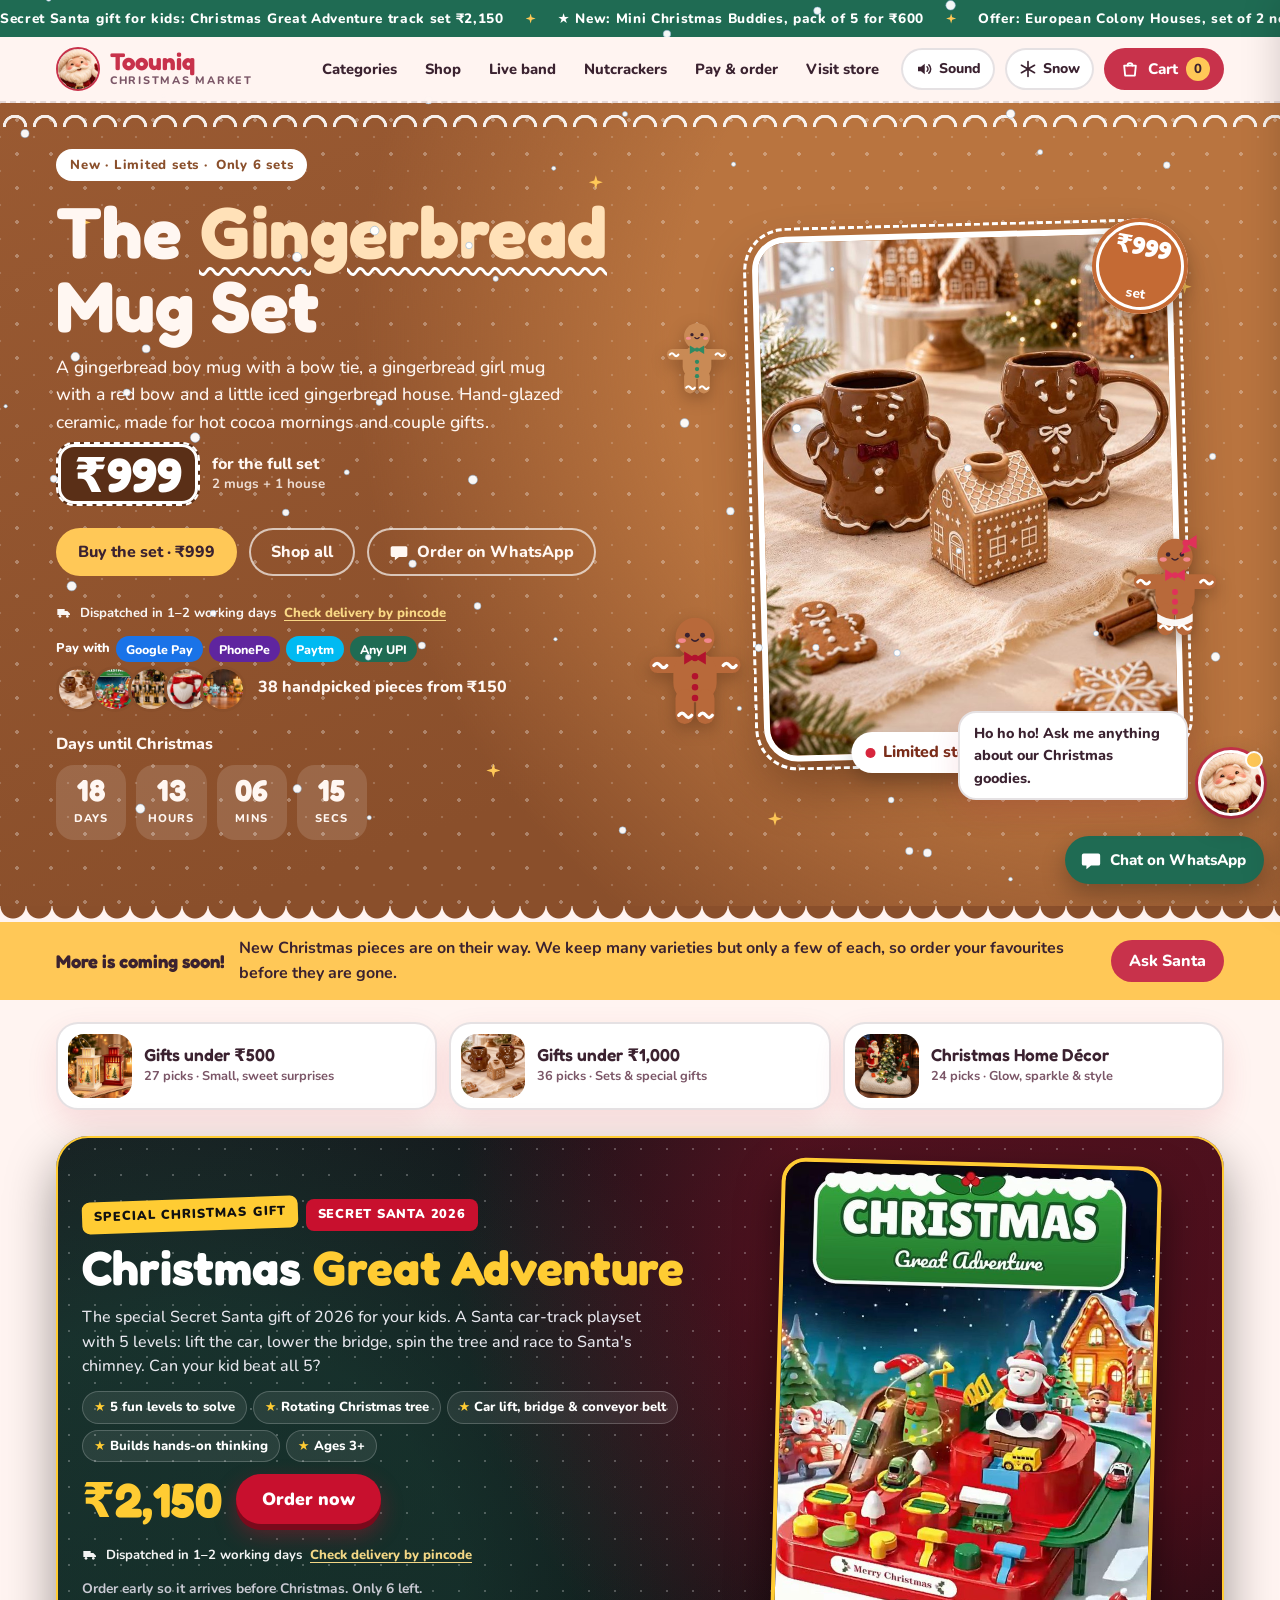
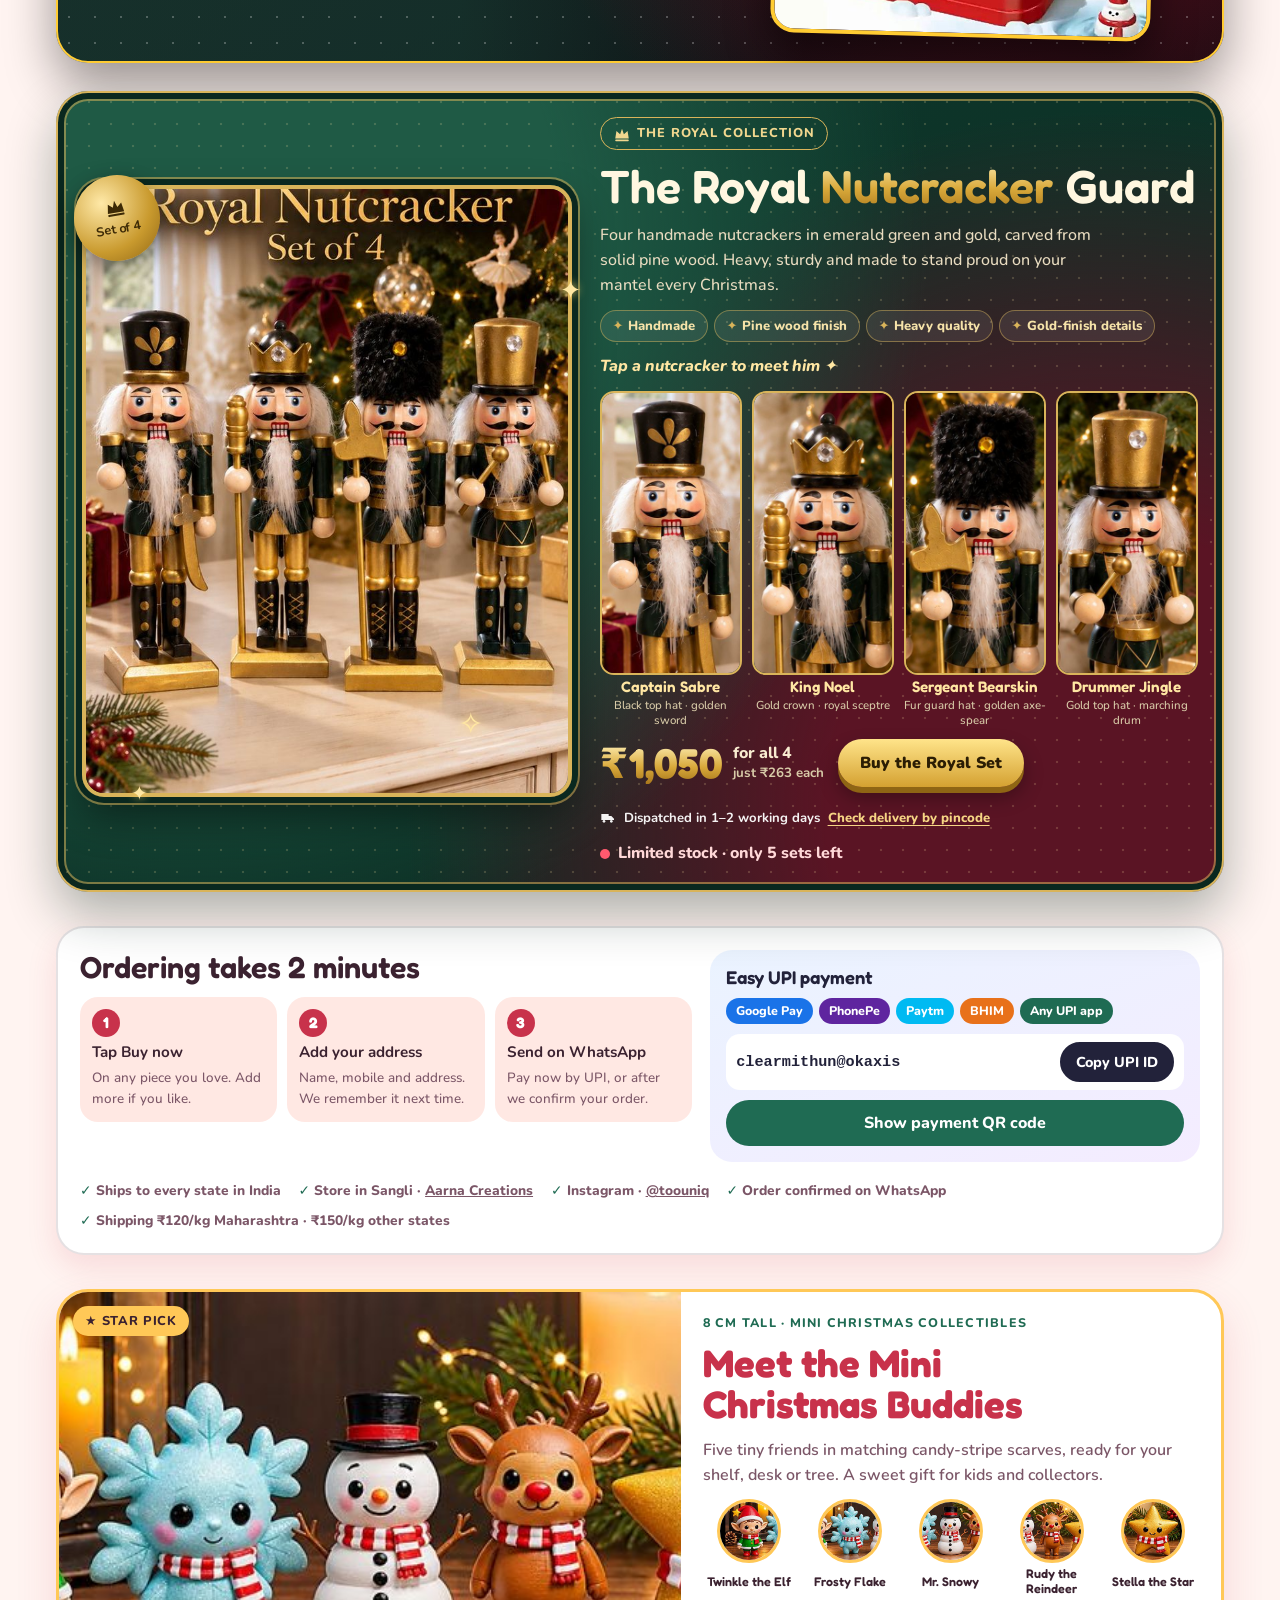
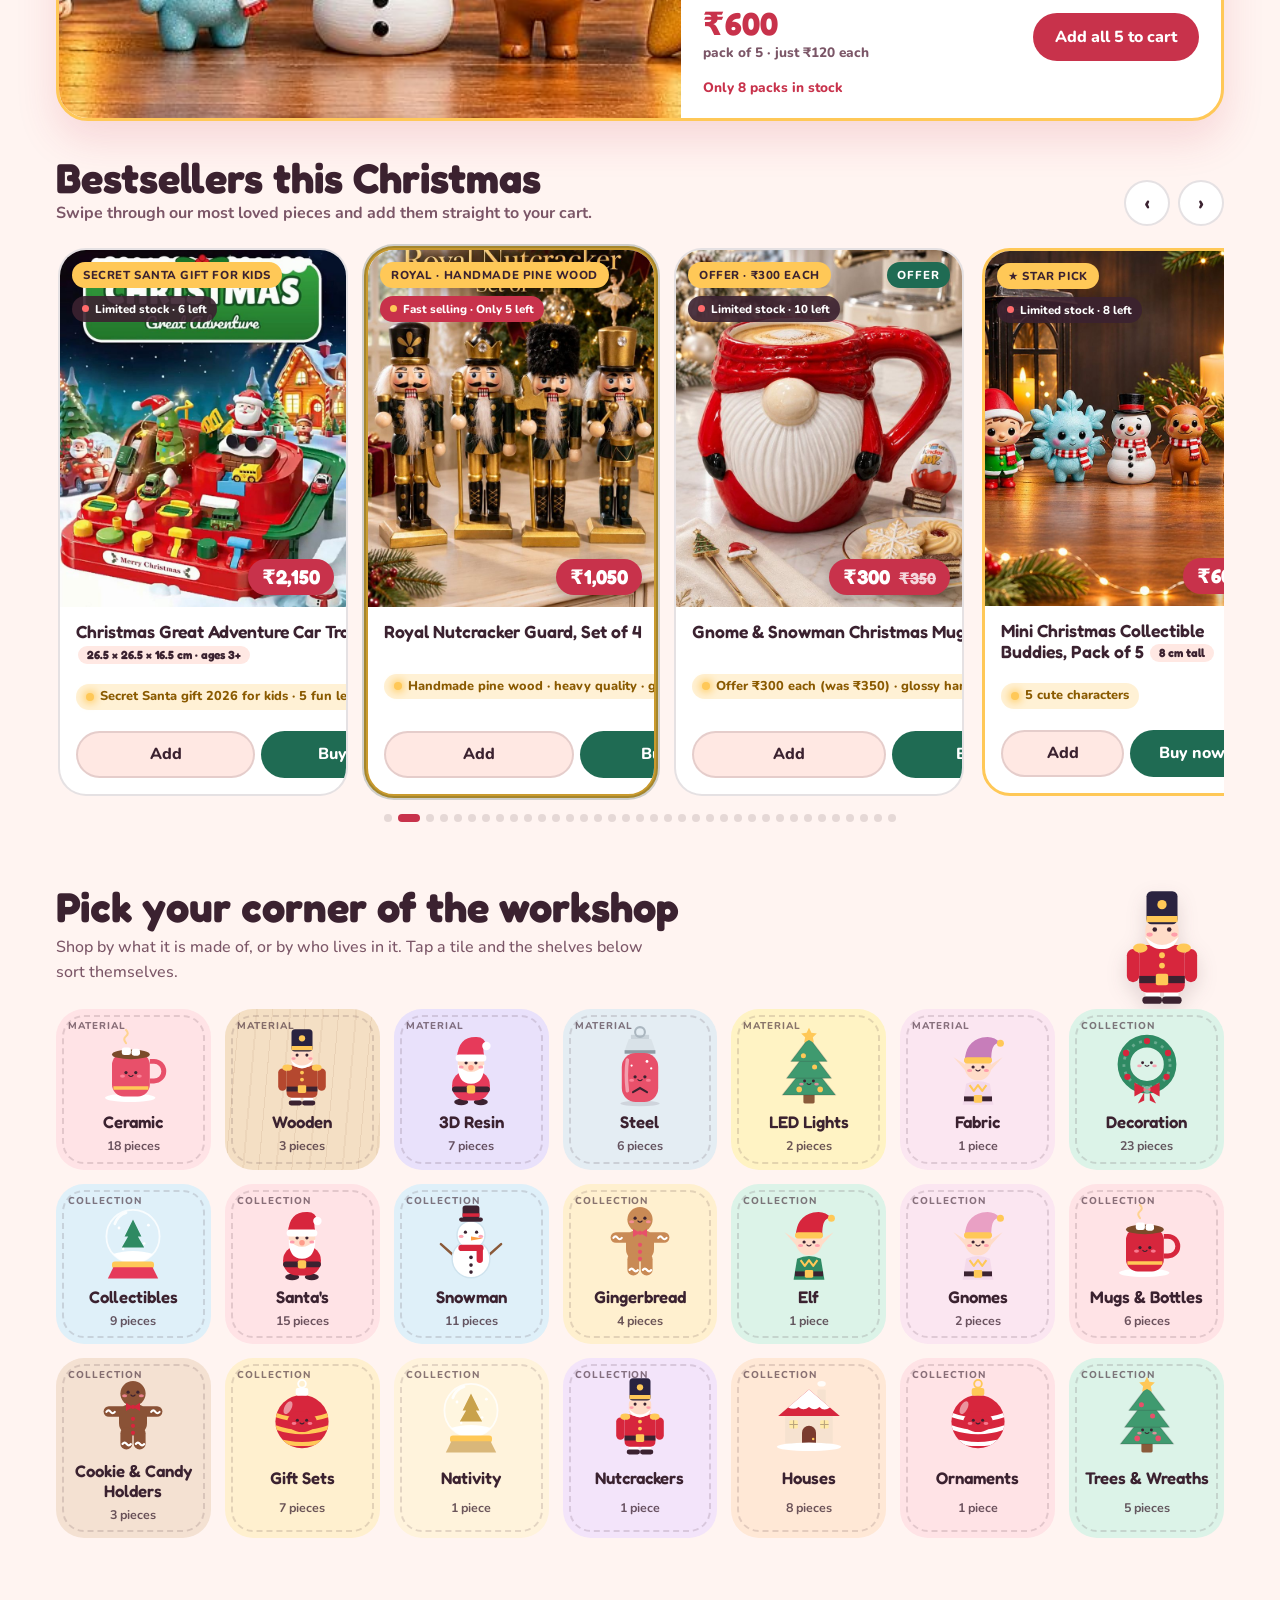
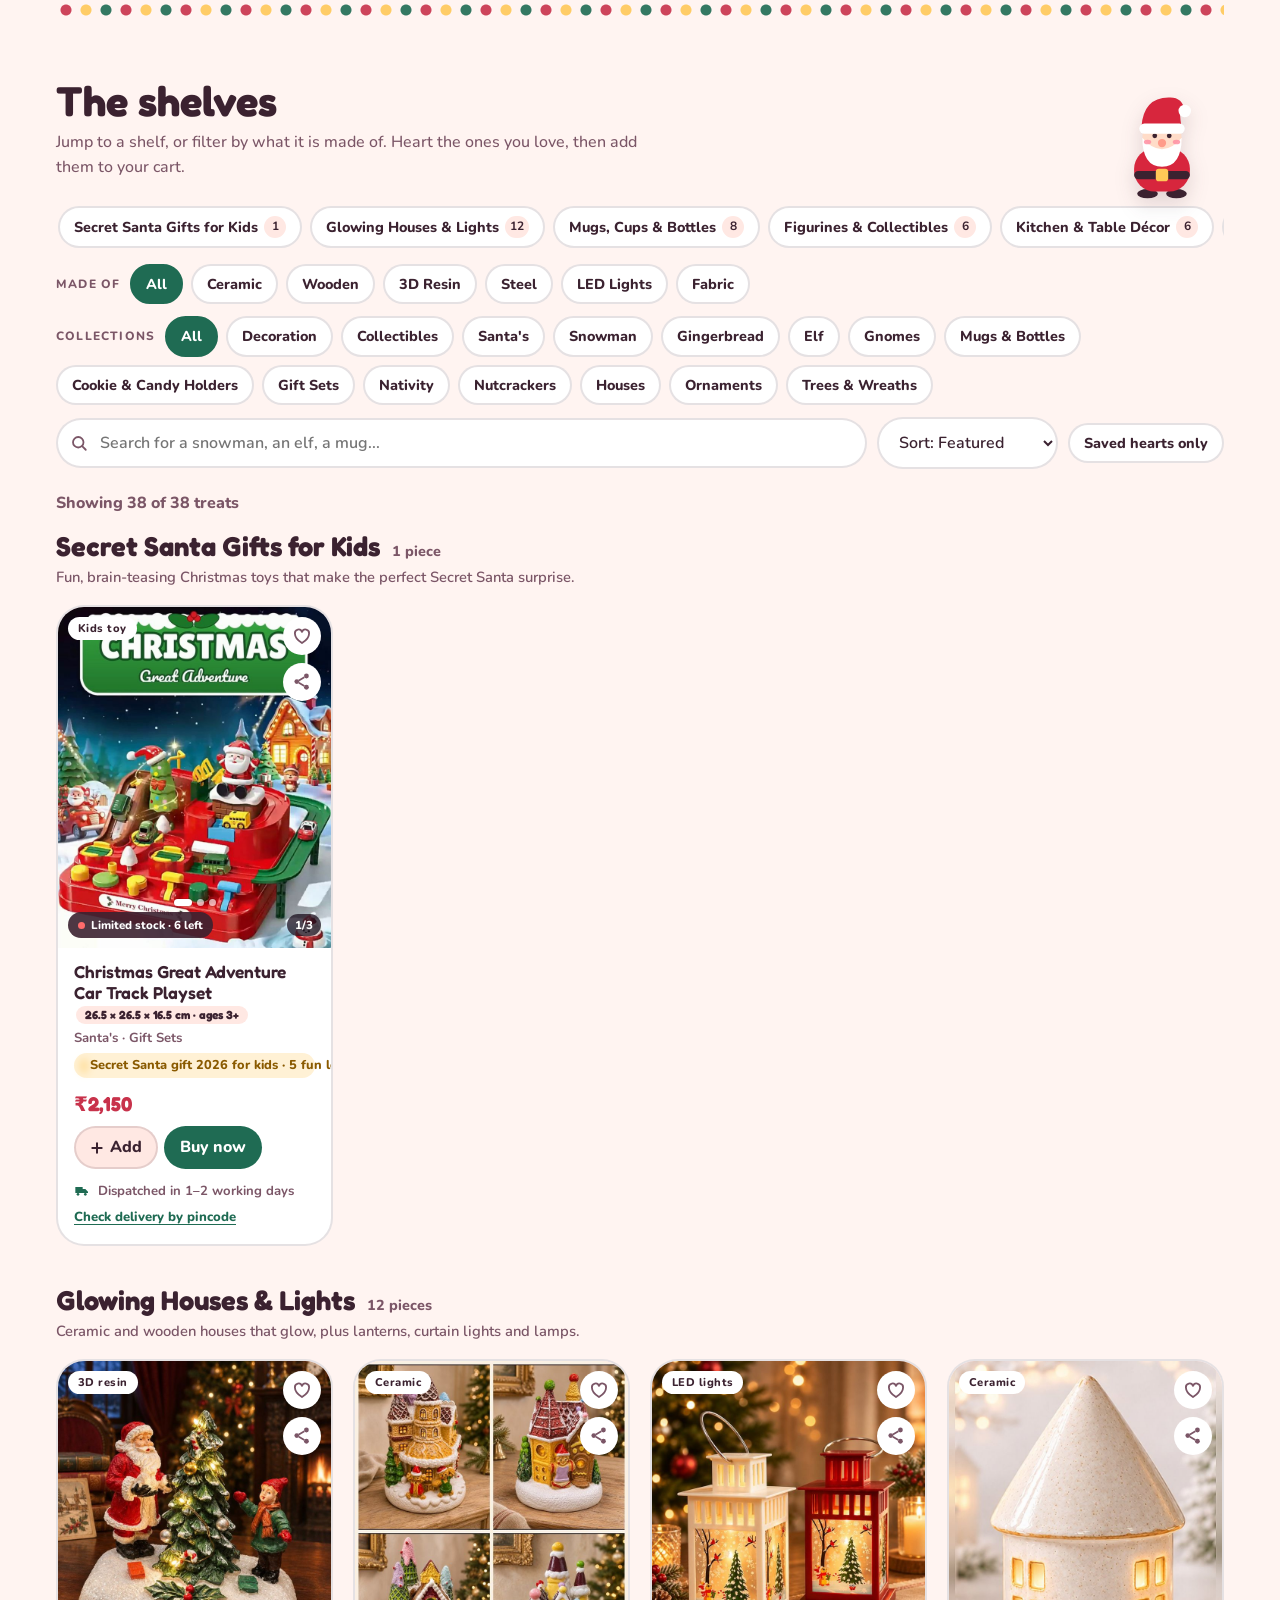
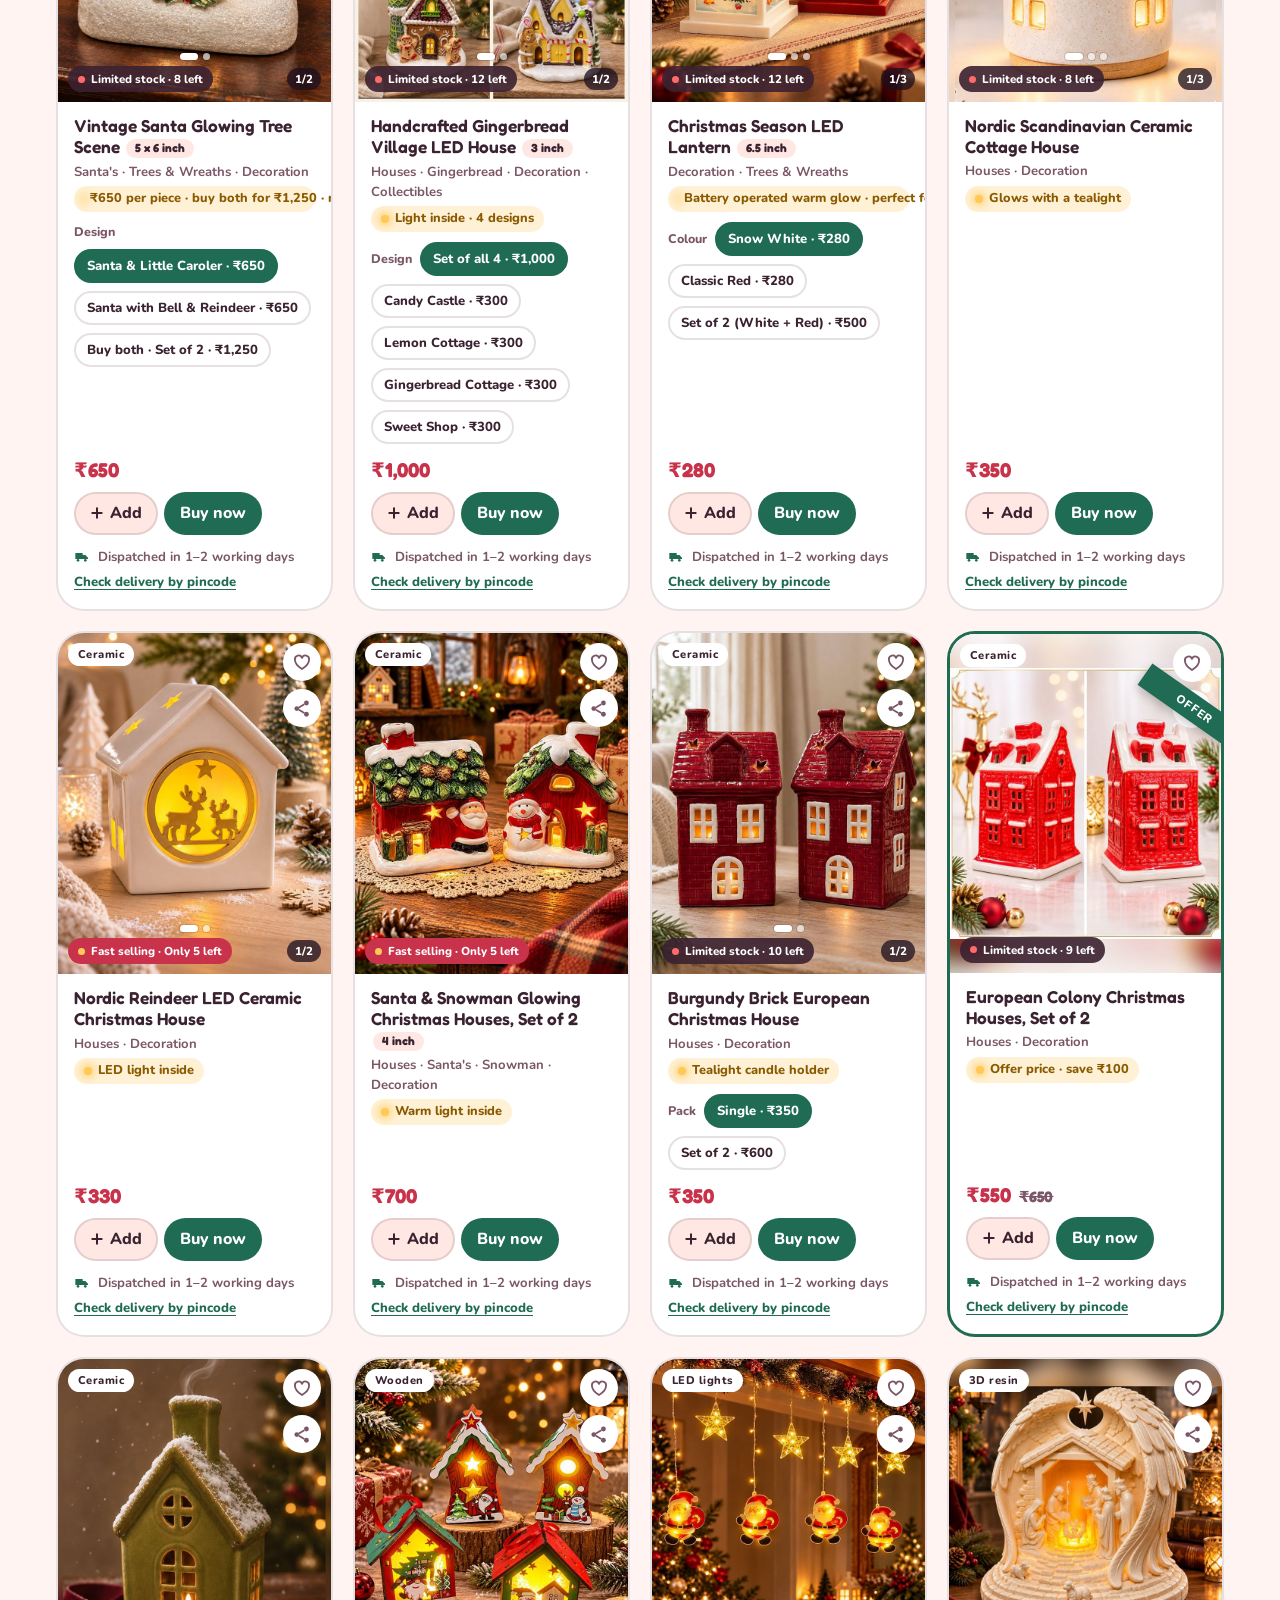
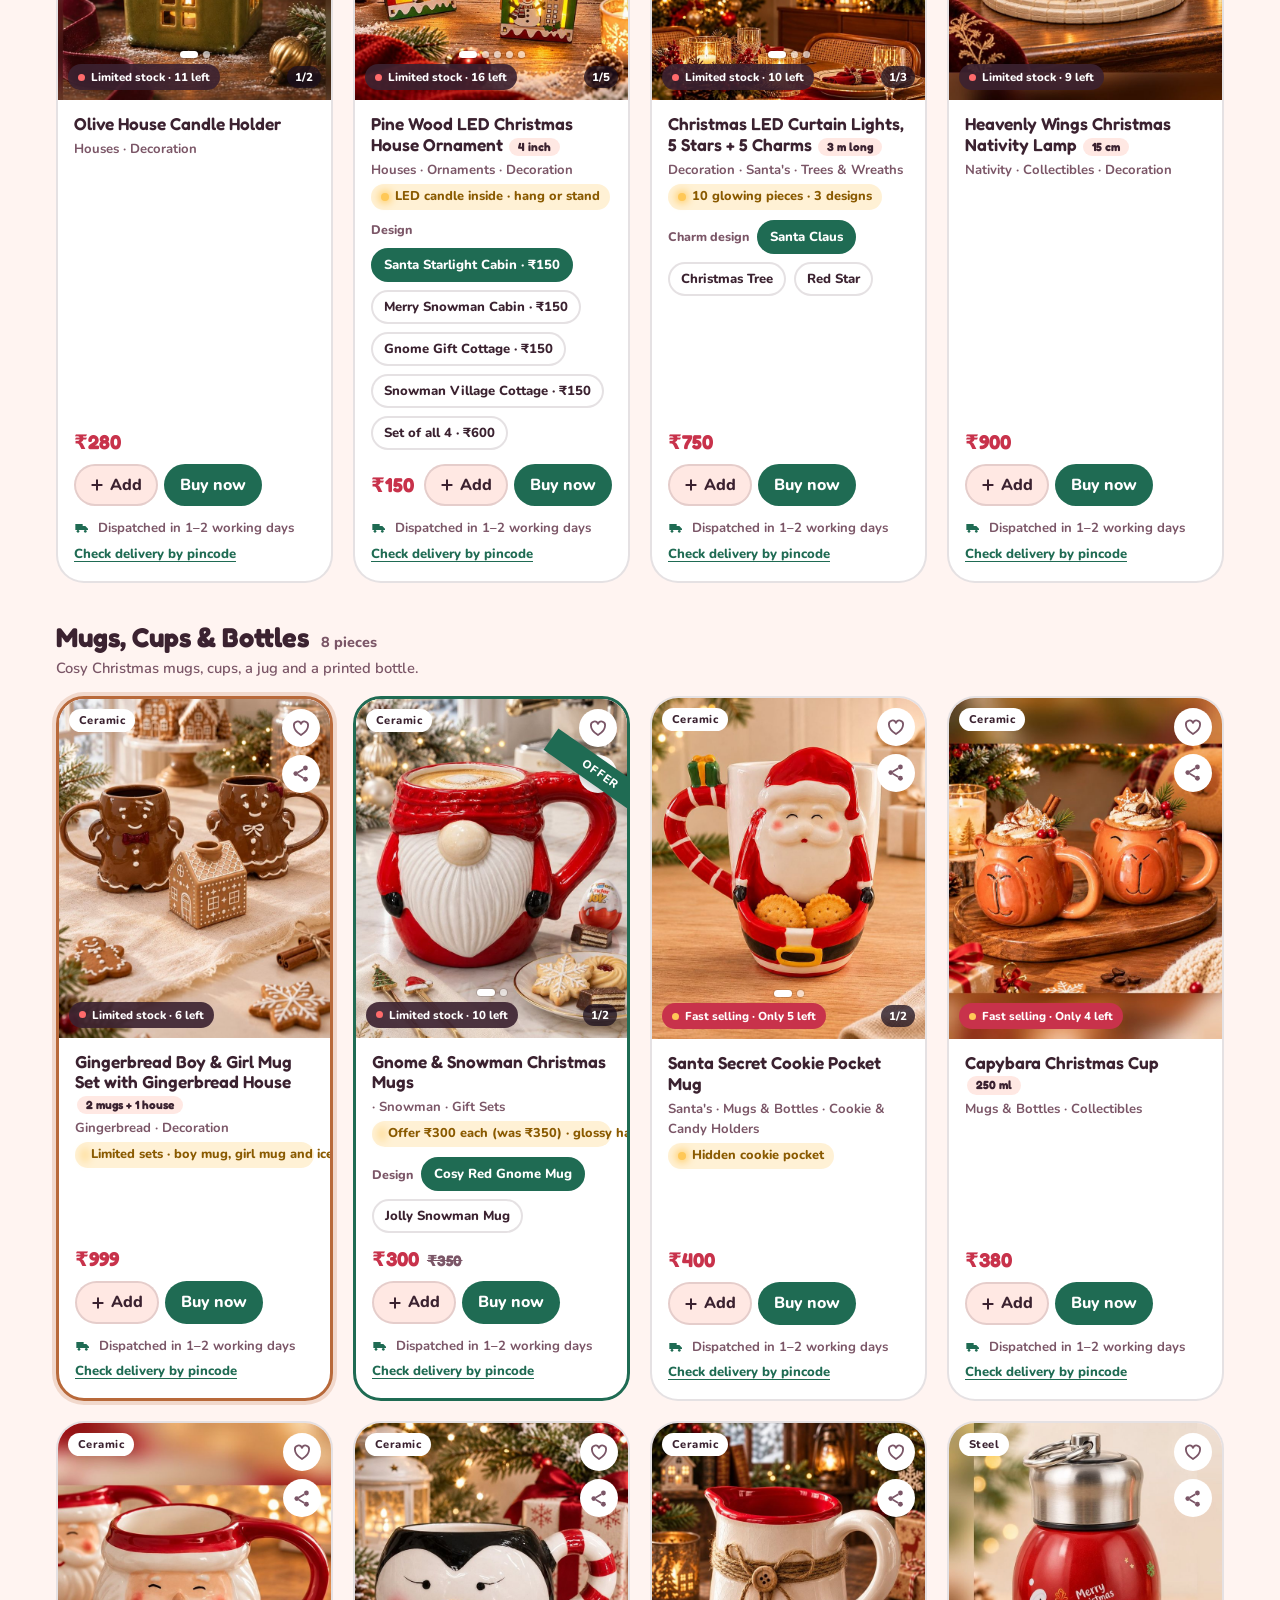
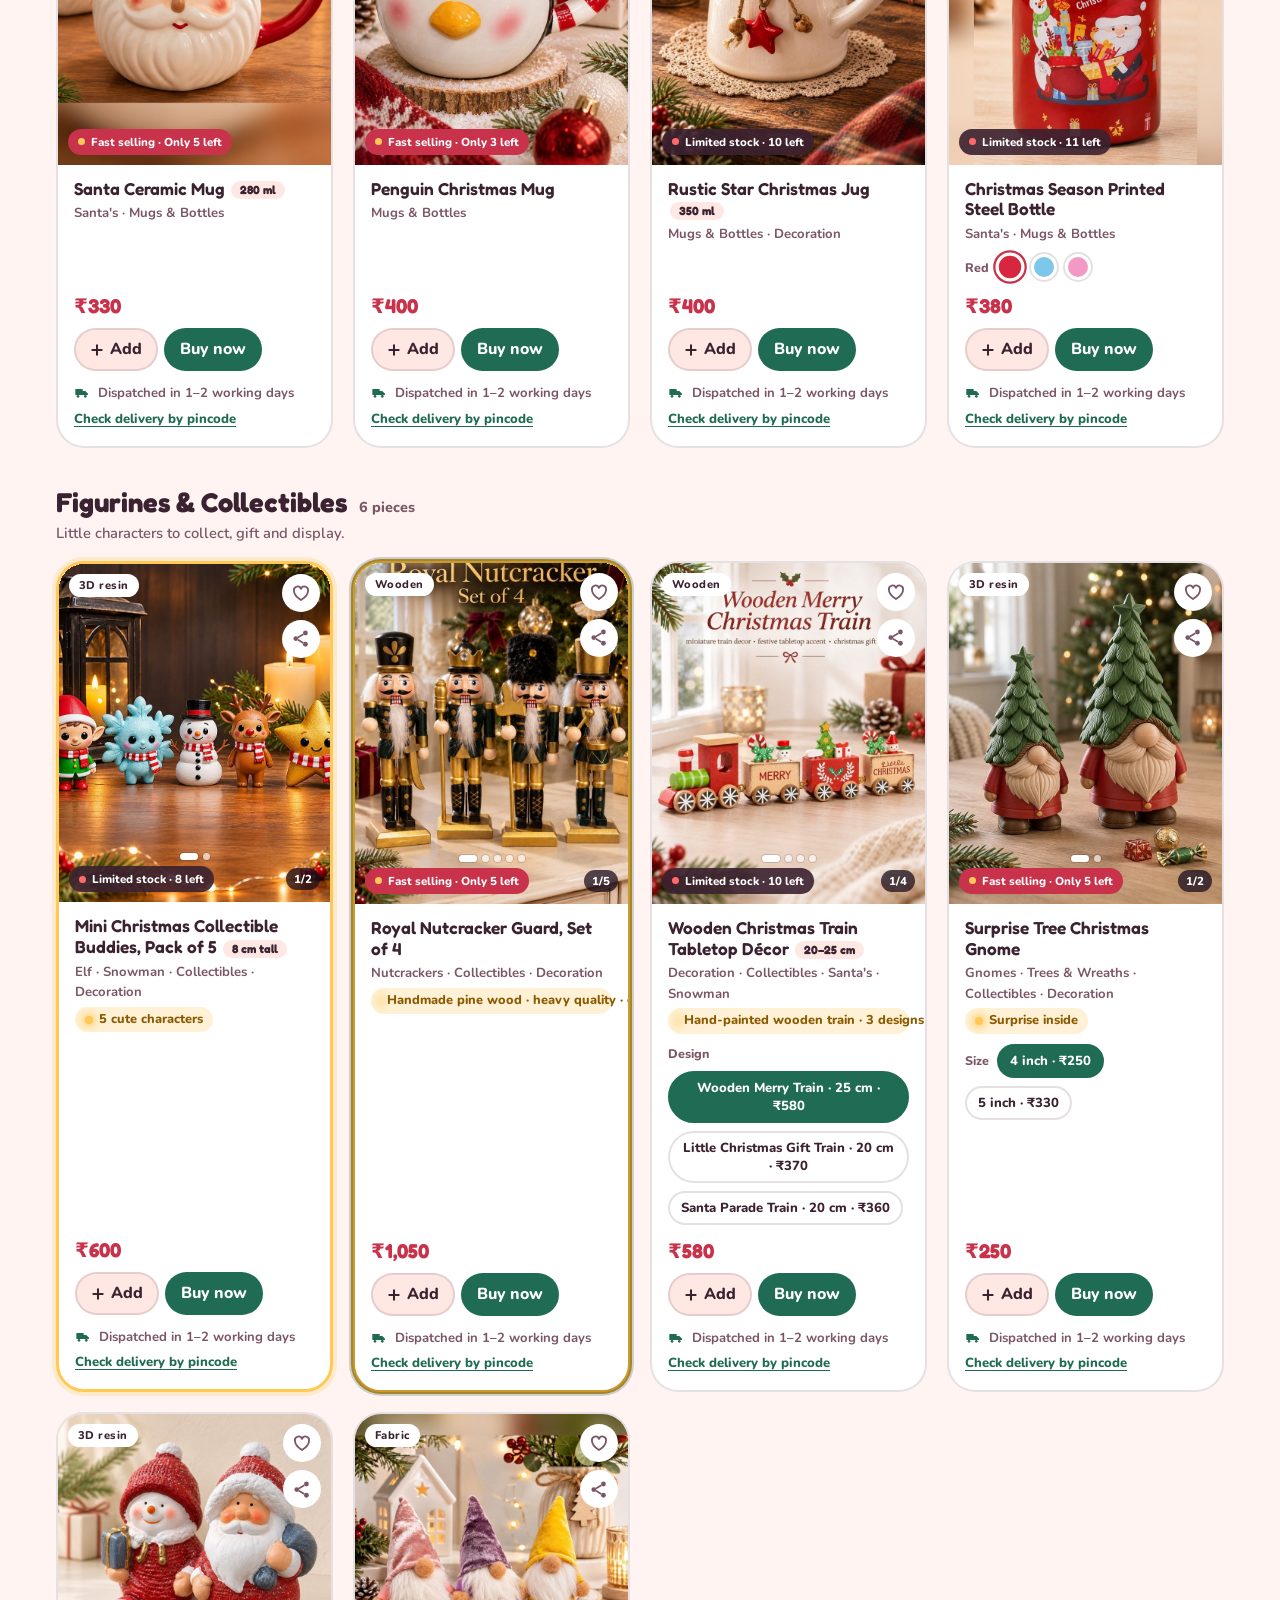
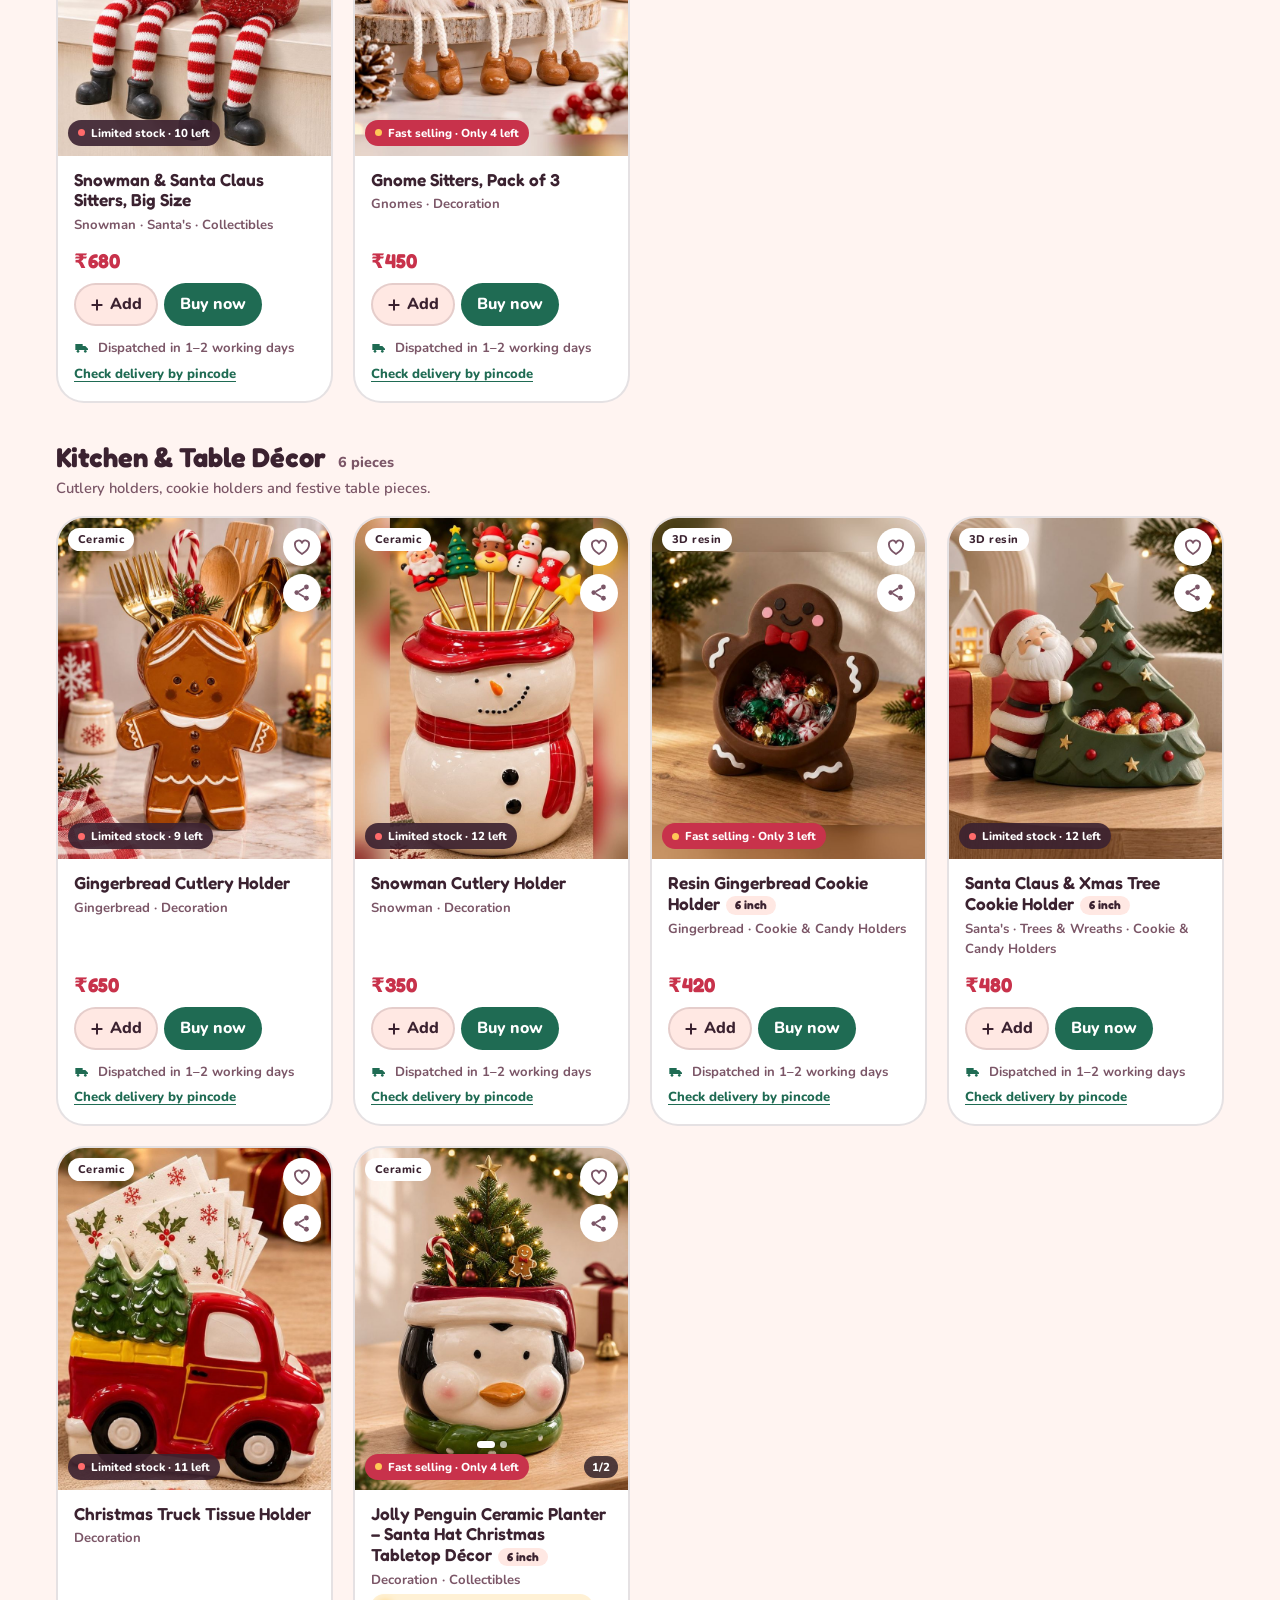
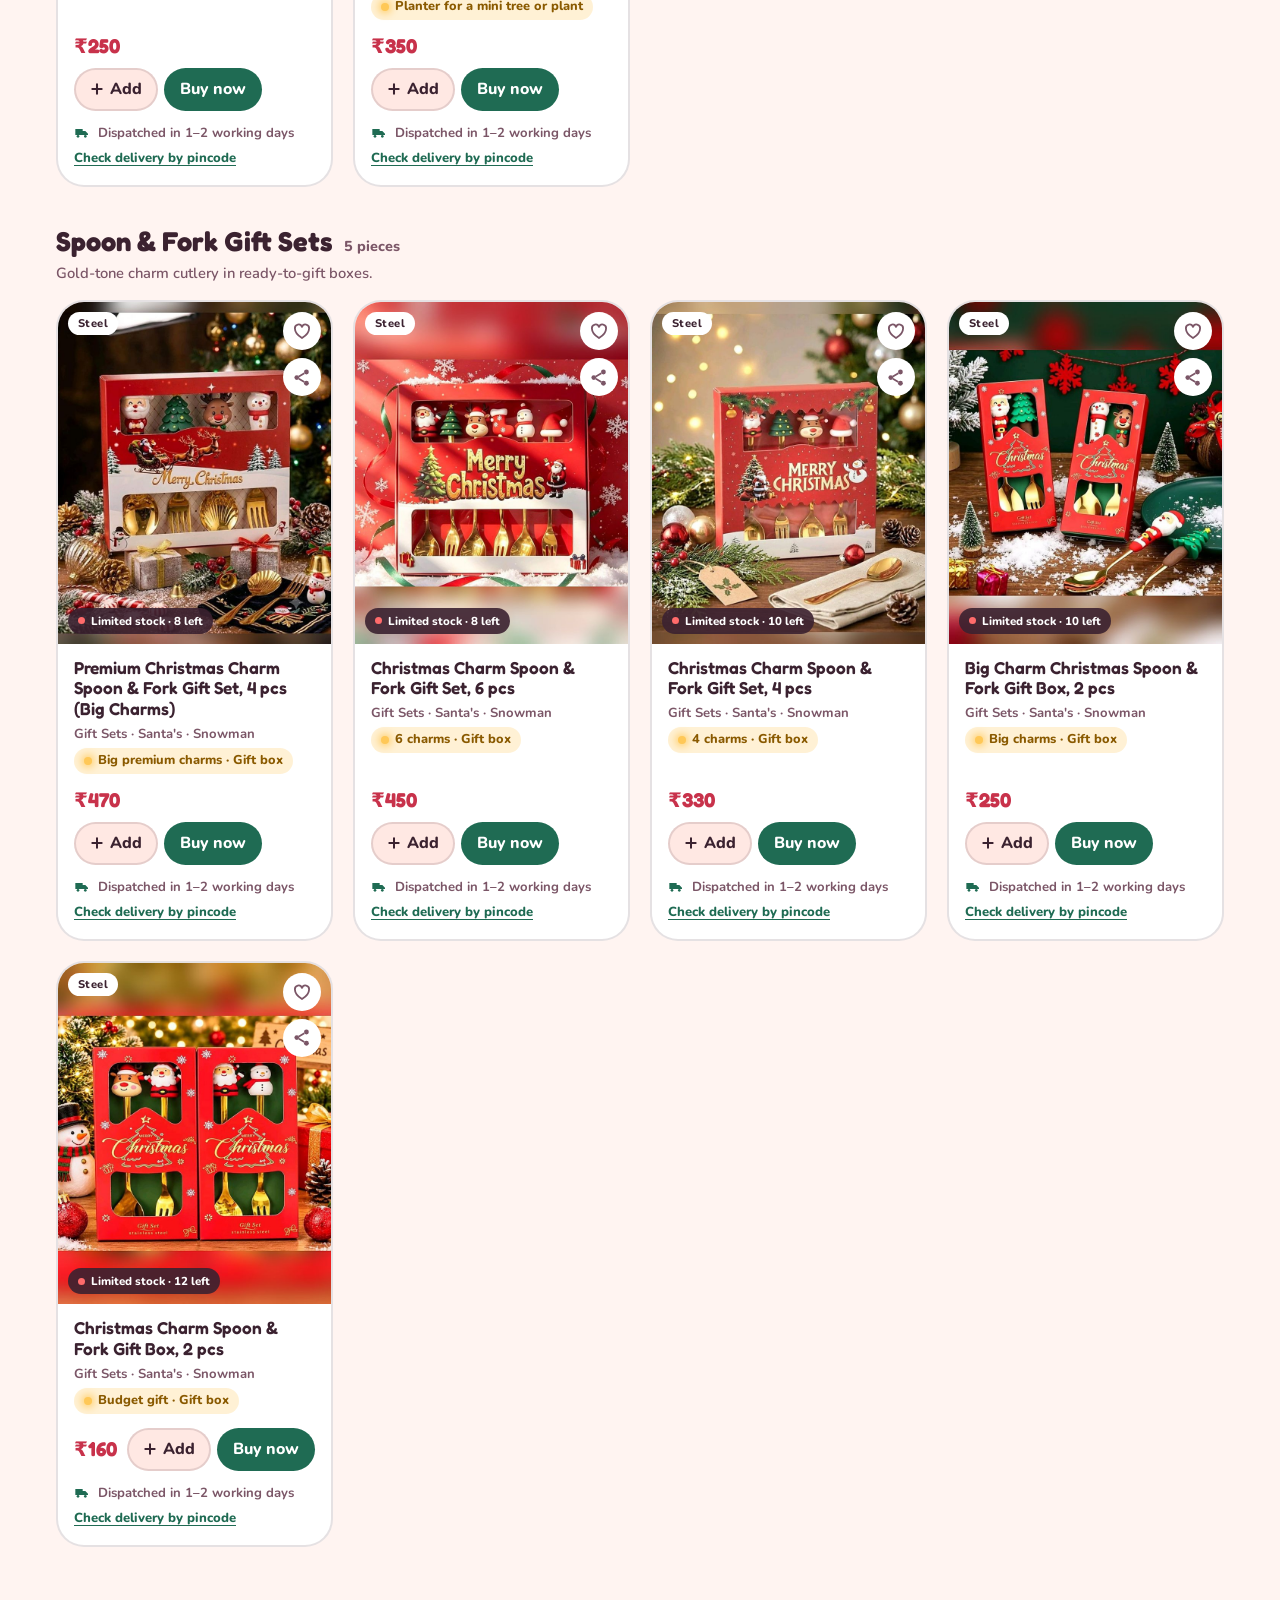
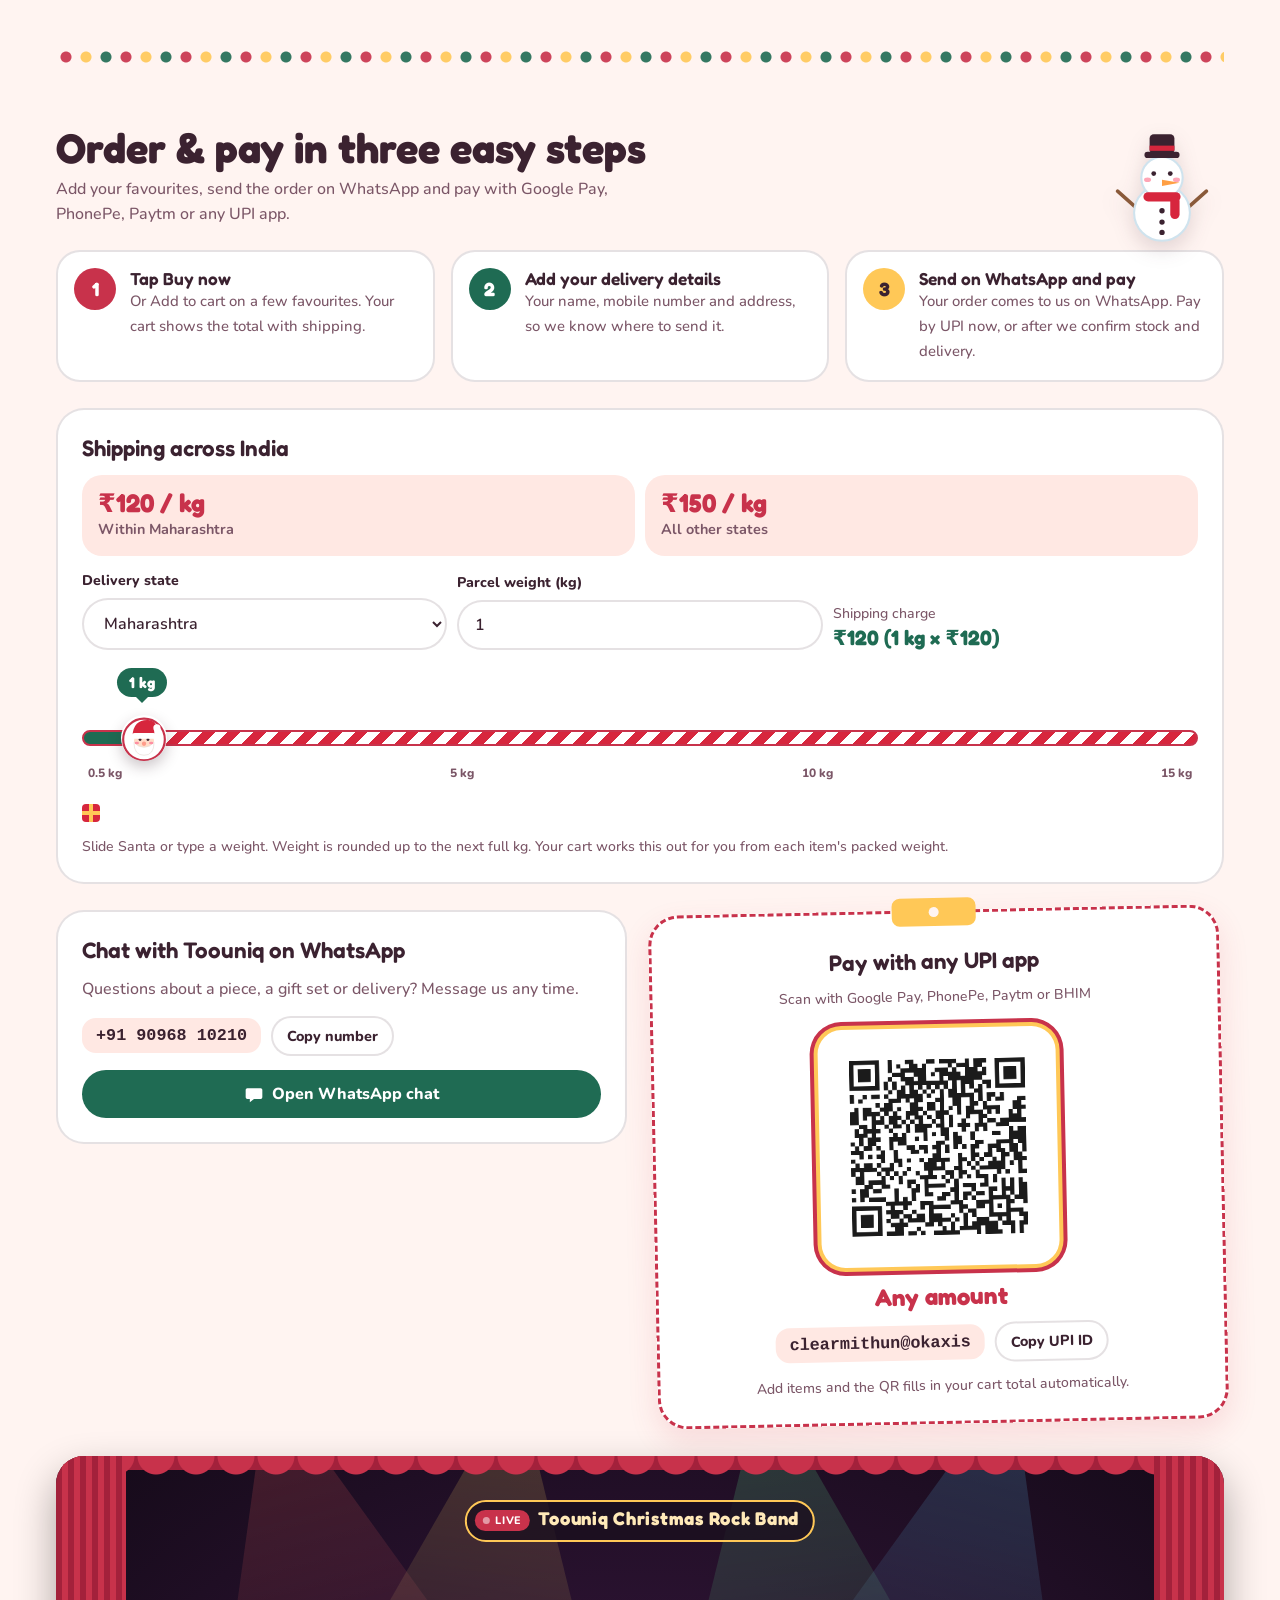
==== commit a54bb03c: "Add files via upload" ====
--- a/index.html
+++ b/index.html
@@ -3,15 +3,15 @@
 <head>
 <meta charset="utf-8">
 <meta name="viewport" content="width=device-width, initial-scale=1, viewport-fit=cover">
-<title>Christmas Décor & Gifts Online India | Toouniq Christmas Market</title>
+<title>Toouniq Christmas Market | Christmas Décor & Gifts · Sangli & India</title>
 <meta name="google-site-verification" content="cfsm601fAoaYBKJJPz8vXplzFLbkY0ksIFN2M74nqmc">
-<meta name="description" content="Cute Christmas décor &amp; gifts from ₹150: glowing ceramic houses, mugs, resin gnomes, LED lanterns. Delivered to Mumbai, Delhi, Bengaluru, Chennai &amp; all India. Order on WhatsApp.">
+<meta name="description" content="Cute Christmas décor & gifts: glowing ceramic houses, mugs, resin gnomes. Order on WhatsApp, pay by UPI, ships across India. Store: Aarna Creations, Sangli.">
 <link rel="canonical" href="https://toouniq.github.io/toouniqxmas-/">
 <meta name="theme-color" content="#c8324b">
 <meta property="og:type" content="website">
 <meta property="og:site_name" content="Toouniq Christmas Market">
-<meta property="og:title" content="Toouniq: Christmas décor &amp; gifts delivered across India">
-<meta property="og:description" content="Cute Christmas décor &amp; gifts from ₹150: glowing ceramic houses, mugs, resin gnomes, LED lanterns. Delivered to Mumbai, Delhi, Bengaluru, Chennai &amp; all India. Order on WhatsApp.">
+<meta property="og:title" content="Toouniq Christmas Market: cute Christmas décor and gifts">
+<meta property="og:description" content="Cute Christmas décor & gifts: glowing ceramic houses, mugs, resin gnomes. Order on WhatsApp, pay by UPI, ships across India. Store: Aarna Creations, Sangli.">
 <meta property="og:url" content="https://toouniq.github.io/toouniqxmas-/">
 <meta property="og:image" content="https://toouniq.github.io/toouniqxmas-/og.jpg">
 <meta property="og:image:width" content="1200">
@@ -27,7 +27,7 @@
 <link rel="apple-touch-icon" href="img/santa-avatar.jpg">
 <link rel="preload" as="image" href="img/gingerbread-mug-set.jpg">
 <link rel="dns-prefetch" href="https://www.googletagmanager.com">
-<script type="application/ld+json">{"@context": "https://schema.org", "@graph": [{"@type": "OnlineStore", "@id": "https://toouniq.github.io/toouniqxmas-/#shop", "name": "Toouniq Christmas Market", "alternateName": ["Toouniq", "Toouniq Christmas", "toouniq"], "url": "https://toouniq.github.io/toouniqxmas-/", "image": "https://toouniq.github.io/toouniqxmas-/og.jpg", "logo": "https://toouniq.github.io/toouniqxmas-/img/toouniq-logo.jpg", "description": "Cute Christmas décor and gifts: ceramic Christmas houses, mugs, 3D resin gnomes and Santas. Order on WhatsApp, pay by UPI, shipping across India. Physical store: Aarna Creations, Sangli.", "priceRange": "₹150 - ₹1000", "currenciesAccepted": "INR", "paymentAccepted": "UPI, Google Pay, PhonePe, Paytm", "telephone": "+91-9096810210", "sameAs": ["https://www.instagram.com/toouniq/"], "areaServed": {"@type": "Country", "name": "India"}, "address": {"@type": "PostalAddress", "addressLocality": "Sangli", "addressRegion": "Maharashtra", "addressCountry": "IN"}, "contactPoint": {"@type": "ContactPoint", "telephone": "+91-9096810210", "contactType": "sales", "availableLanguage": ["English", "Hindi", "Marathi"]}, "department": {"@id": "https://toouniq.github.io/toouniqxmas-/#store"}, "founder": [{"@type": "Person", "name": "Mithun Shah"}, {"@type": "Person", "name": "Rashmi Shah"}]}, {"@type": "Store", "@id": "https://toouniq.github.io/toouniqxmas-/#store", "name": "Aarna Creations", "alternateName": "Aarna Creations Sangli · Toouniq Christmas store", "url": "https://toouniq.github.io/toouniqxmas-/#store", "image": "https://toouniq.github.io/toouniqxmas-/og.jpg", "description": "Physical store in Sangli, Maharashtra for Toouniq Christmas décor and gifts: ceramic Christmas houses, mugs, gnomes and more.", "priceRange": "₹150 - ₹1000", "sameAs": ["https://www.instagram.com/toouniq/"], "hasMap": "https://maps.app.goo.gl/FKpYqjHd3P21dk3g6", "telephone": ["+91-9850666440", "+91-9096810210"], "founder": [{"@type": "Person", "name": "Mithun Shah"}, {"@type": "Person", "name": "Rashmi Shah"}], "address": {"@type": "PostalAddress", "streetAddress": "529, Mali Galli, Opposite Sangli Urban Bank", "addressLocality": "Sangli", "addressRegion": "Maharashtra", "addressCountry": "IN"}, "geo": {"@type": "GeoCoordinates", "latitude": 16.8581975, "longitude": 74.5740343}, "parentOrganization": {"@id": "https://toouniq.github.io/toouniqxmas-/#shop"}}, {"@type": "ItemList", "name": "Christmas décor", "itemListElement": [{"@type": "ListItem", "position": 1, "item": {"@type": "Product", "name": "Snowman Cutlery Holder", "description": "Snowman Cutlery Holder: cute ceramic Christmas décor from Toouniq. A lovely Christmas gift and home decoration. Limited stock, order on WhatsApp, shipping across India.", "material": "ceramic", "image": "https://toouniq.github.io/toouniqxmas-/img/snowman-cutlery-holder.jpg", "brand": {"@type": "Brand", "name": "Toouniq"}, "offers": {"@type": "Offer", "priceCurrency": "INR", "price": "350", "availability": "https://schema.org/InStock", "url": "https://toouniq.github.io/toouniqxmas-/#snowman-cutlery-holder"}, "url": "https://toouniq.github.io/toouniqxmas-/#snowman-cutlery-holder"}}, {"@type": "ListItem", "position": 2, "item": {"@type": "Product", "name": "Christmas Truck Tissue Holder", "description": "Christmas Truck Tissue Holder: cute ceramic Christmas décor from Toouniq. A lovely Christmas gift and home decoration. Limited stock, order on WhatsApp, shipping across India.", "material": "ceramic", "image": "https://toouniq.github.io/toouniqxmas-/img/christmas-truck-tissue-holder.jpg", "brand": {"@type": "Brand", "name": "Toouniq"}, "offers": {"@type": "Offer", "priceCurrency": "INR", "price": "250", "availability": "https://schema.org/InStock", "url": "https://toouniq.github.io/toouniqxmas-/#christmas-truck-tissue-holder"}, "url": "https://toouniq.github.io/toouniqxmas-/#christmas-truck-tissue-holder"}}, {"@type": "ListItem", "position": 3, "item": {"@type": "Product", "name": "Penguin Christmas Mug", "description": "Penguin Christmas Mug: cute ceramic Christmas décor from Toouniq. A lovely Christmas gift and home decoration. Limited stock, order on WhatsApp, shipping across India.", "material": "ceramic", "image": "https://toouniq.github.io/toouniqxmas-/img/penguin-christmas-mug.jpg", "brand": {"@type": "Brand", "name": "Toouniq"}, "offers": {"@type": "Offer", "priceCurrency": "INR", "price": "400", "availability": "https://schema.org/InStock", "url": "https://toouniq.github.io/toouniqxmas-/#penguin-christmas-mug"}, "url": "https://toouniq.github.io/toouniqxmas-/#penguin-christmas-mug"}}, {"@type": "ListItem", "position": 4, "item": {"@type": "Product", "name": "Olive House Candle Holder", "description": "Olive House Candle Holder: cute ceramic Christmas décor from Toouniq. A lovely Christmas gift and home decoration. Limited stock, order on WhatsApp, shipping across India.", "material": "ceramic", "image": "https://toouniq.github.io/toouniqxmas-/img/olive-house-candle-holder.jpg", "brand": {"@type": "Brand", "name": "Toouniq"}, "offers": {"@type": "Offer", "priceCurrency": "INR", "price": "280", "availability": "https://schema.org/InStock", "url": "https://toouniq.github.io/toouniqxmas-/#olive-house-candle-holder"}, "url": "https://toouniq.github.io/toouniqxmas-/#olive-house-candle-holder"}}, {"@type": "ListItem", "position": 5, "item": {"@type": "Product", "name": "Gingerbread Boy & Girl Mug Set with Gingerbread House", "description": "Gingerbread Boy & Girl Mug Set with Gingerbread House (2 mugs + 1 house): cute ceramic Christmas décor from Toouniq. A lovely Christmas gift and home decoration. Limited stock, order on WhatsApp, shipping across India.", "material": "ceramic", "image": "https://toouniq.github.io/toouniqxmas-/img/gingerbread-mug-set.jpg", "brand": {"@type": "Brand", "name": "Toouniq"}, "offers": {"@type": "Offer", "priceCurrency": "INR", "price": "999", "availability": "https://schema.org/InStock", "url": "https://toouniq.github.io/toouniqxmas-/#gingerbread-boy-girl-mug-set-with-gingerbread-house"}, "url": "https://toouniq.github.io/toouniqxmas-/#gingerbread-boy-girl-mug-set-with-gingerbread-house"}}, {"@type": "ListItem", "position": 6, "item": {"@type": "Product", "name": "Royal Nutcracker Guard, Set of 4", "description": "Royal Nutcracker Guard, Set of 4: cute wooden Christmas décor from Toouniq. A lovely Christmas gift and home decoration. Limited stock, order on WhatsApp, shipping across India.", "material": "wooden", "image": "https://toouniq.github.io/toouniqxmas-/img/royal-nutcracker-set.jpg", "brand": {"@type": "Brand", "name": "Toouniq"}, "offers": {"@type": "Offer", "priceCurrency": "INR", "price": "1050", "availability": "https://schema.org/InStock", "url": "https://toouniq.github.io/toouniqxmas-/#royal-nutcracker-guard-set-of-4"}, "url": "https://toouniq.github.io/toouniqxmas-/#royal-nutcracker-guard-set-of-4"}}, {"@type": "ListItem", "position": 7, "item": {"@type": "Product", "name": "Vintage Santa Glowing Tree Scene", "description": "Vintage Santa Glowing Tree Scene (5 x 6 inch): cute 3D resin Christmas décor from Toouniq. A lovely Christmas gift and home decoration. Limited stock, order on WhatsApp, shipping across India.", "material": "3D resin", "image": "https://toouniq.github.io/toouniqxmas-/img/santa-scene-caroler.jpg", "brand": {"@type": "Brand", "name": "Toouniq"}, "offers": {"@type": "Offer", "priceCurrency": "INR", "price": "650", "availability": "https://schema.org/InStock", "url": "https://toouniq.github.io/toouniqxmas-/#vintage-santa-glowing-tree-scene"}, "url": "https://toouniq.github.io/toouniqxmas-/#vintage-santa-glowing-tree-scene"}}, {"@type": "ListItem", "position": 8, "item": {"@type": "Product", "name": "Christmas Great Adventure Car Track Playset", "description": "Christmas Great Adventure Car Track Playset (26.5 × 26.5 × 16.5 cm · ages 3+): cute kids toy Christmas décor from Toouniq. A lovely Christmas gift and home decoration. Limited stock, order on WhatsApp, shipping across India.", "material": "kids toy", "image": "https://toouniq.github.io/toouniqxmas-/img/xmas-adventure-track.jpg", "brand": {"@type": "Brand", "name": "Toouniq"}, "offers": {"@type": "Offer", "priceCurrency": "INR", "price": "2150", "availability": "https://schema.org/InStock", "url": "https://toouniq.github.io/toouniqxmas-/#christmas-great-adventure-car-track-playset"}, "url": "https://toouniq.github.io/toouniqxmas-/#christmas-great-adventure-car-track-playset"}}, {"@type": "ListItem", "position": 9, "item": {"@type": "Product", "name": "Gnome & Snowman Christmas Mugs", "description": "Gnome & Snowman Christmas Mugs: cute ceramic Christmas décor from Toouniq. A lovely Christmas gift and home decoration. Limited stock, order on WhatsApp, shipping across India.", "material": "ceramic", "image": "https://toouniq.github.io/toouniqxmas-/img/gnome-mug.jpg", "brand": {"@type": "Brand", "name": "Toouniq"}, "offers": {"@type": "Offer", "priceCurrency": "INR", "price": "300", "availability": "https://schema.org/InStock", "url": "https://toouniq.github.io/toouniqxmas-/#gnome-snowman-christmas-mugs"}, "url": "https://toouniq.github.io/toouniqxmas-/#gnome-snowman-christmas-mugs"}}, {"@type": "ListItem", "position": 10, "item": {"@type": "Product", "name": "Gingerbread Cutlery Holder", "description": "Gingerbread Cutlery Holder: cute ceramic Christmas décor from Toouniq. A lovely Christmas gift and home decoration. Limited stock, order on WhatsApp, shipping across India.", "material": "ceramic", "image": "https://toouniq.github.io/toouniqxmas-/img/gingerbread-cutlery-holder.jpg", "brand": {"@type": "Brand", "name": "Toouniq"}, "offers": {"@type": "Offer", "priceCurrency": "INR", "price": "650", "availability": "https://schema.org/InStock", "url": "https://toouniq.github.io/toouniqxmas-/#gingerbread-cutlery-holder"}, "url": "https://toouniq.github.io/toouniqxmas-/#gingerbread-cutlery-holder"}}, {"@type": "ListItem", "position": 11, "item": {"@type": "Product", "name": "European Colony Christmas Houses, Set of 2", "description": "European Colony Christmas Houses, Set of 2: cute ceramic Christmas décor from Toouniq. A lovely Christmas gift and home decoration. Limited stock, order on WhatsApp, shipping across India.", "material": "ceramic", "image": "https://toouniq.github.io/toouniqxmas-/img/european-colony-houses.jpg", "brand": {"@type": "Brand", "name": "Toouniq"}, "offers": {"@type": "Offer", "priceCurrency": "INR", "price": "550", "availability": "https://schema.org/InStock", "url": "https://toouniq.github.io/toouniqxmas-/#european-colony-christmas-houses-set-of-2"}, "url": "https://toouniq.github.io/toouniqxmas-/#european-colony-christmas-houses-set-of-2"}}, {"@type": "ListItem", "position": 12, "item": {"@type": "Product", "name": "Snowman & Santa Claus Sitters, Big Size", "description": "Snowman & Santa Claus Sitters, Big Size: cute 3D resin Christmas décor from Toouniq. A lovely Christmas gift and home decoration. Limited stock, order on WhatsApp, shipping across India.", "material": "3D resin", "image": "https://toouniq.github.io/toouniqxmas-/img/snowman-santa-sitters.jpg", "brand": {"@type": "Brand", "name": "Toouniq"}, "offers": {"@type": "Offer", "priceCurrency": "INR", "price": "680", "availability": "https://schema.org/InStock", "url": "https://toouniq.github.io/toouniqxmas-/#snowman-santa-claus-sitters-big-size"}, "url": "https://toouniq.github.io/toouniqxmas-/#snowman-santa-claus-sitters-big-size"}}, {"@type": "ListItem", "position": 13, "item": {"@type": "Product", "name": "Mini Christmas Collectible Buddies, Pack of 5", "description": "Mini Christmas Collectible Buddies, Pack of 5 (8 cm tall): cute 3D resin Christmas décor from Toouniq. A lovely Christmas gift and home decoration. Limited stock, order on WhatsApp, shipping across India.", "material": "3D resin", "image": "https://toouniq.github.io/toouniqxmas-/img/mini-buddies.jpg", "brand": {"@type": "Brand", "name": "Toouniq"}, "offers": {"@type": "Offer", "priceCurrency": "INR", "price": "600", "availability": "https://schema.org/InStock", "url": "https://toouniq.github.io/toouniqxmas-/#mini-christmas-collectible-buddies-pack-of-5"}, "url": "https://toouniq.github.io/toouniqxmas-/#mini-christmas-collectible-buddies-pack-of-5"}}, {"@type": "ListItem", "position": 14, "item": {"@type": "Product", "name": "Premium Christmas Charm Spoon & Fork Gift Set, 4 pcs (Big Charms)", "description": "Premium Christmas Charm Spoon & Fork Gift Set, 4 pcs (Big Charms): cute stainless steel Christmas décor from Toouniq. A lovely Christmas gift and home decoration. Limited stock, order on WhatsApp, shipping across India.", "material": "stainless steel", "image": "https://toouniq.github.io/toouniqxmas-/img/charm-set-4-premium.jpg", "brand": {"@type": "Brand", "name": "Toouniq"}, "offers": {"@type": "Offer", "priceCurrency": "INR", "price": "470", "availability": "https://schema.org/InStock", "url": "https://toouniq.github.io/toouniqxmas-/#premium-christmas-charm-spoon-fork-gift-set-4-pcs-big-charms"}, "url": "https://toouniq.github.io/toouniqxmas-/#premium-christmas-charm-spoon-fork-gift-set-4-pcs-big-charms"}}, {"@type": "ListItem", "position": 15, "item": {"@type": "Product", "name": "Christmas Charm Spoon & Fork Gift Set, 6 pcs", "description": "Christmas Charm Spoon & Fork Gift Set, 6 pcs: cute stainless steel Christmas décor from Toouniq. A lovely Christmas gift and home decoration. Limited stock, order on WhatsApp, shipping across India.", "material": "stainless steel", "image": "https://toouniq.github.io/toouniqxmas-/img/charm-set-6.jpg", "brand": {"@type": "Brand", "name": "Toouniq"}, "offers": {"@type": "Offer", "priceCurrency": "INR", "price": "450", "availability": "https://schema.org/InStock", "url": "https://toouniq.github.io/toouniqxmas-/#christmas-charm-spoon-fork-gift-set-6-pcs"}, "url": "https://toouniq.github.io/toouniqxmas-/#christmas-charm-spoon-fork-gift-set-6-pcs"}}, {"@type": "ListItem", "position": 16, "item": {"@type": "Product", "name": "Christmas Charm Spoon & Fork Gift Set, 4 pcs", "description": "Christmas Charm Spoon & Fork Gift Set, 4 pcs: cute stainless steel Christmas décor from Toouniq. A lovely Christmas gift and home decoration. Limited stock, order on WhatsApp, shipping across India.", "material": "stainless steel", "image": "https://toouniq.github.io/toouniqxmas-/img/charm-set-4.jpg", "brand": {"@type": "Brand", "name": "Toouniq"}, "offers": {"@type": "Offer", "priceCurrency": "INR", "price": "330", "availability": "https://schema.org/InStock", "url": "https://toouniq.github.io/toouniqxmas-/#christmas-charm-spoon-fork-gift-set-4-pcs"}, "url": "https://toouniq.github.io/toouniqxmas-/#christmas-charm-spoon-fork-gift-set-4-pcs"}}, {"@type": "ListItem", "position": 17, "item": {"@type": "Product", "name": "Big Charm Christmas Spoon & Fork Gift Box, 2 pcs", "description": "Big Charm Christmas Spoon & Fork Gift Box, 2 pcs: cute stainless steel Christmas décor from Toouniq. A lovely Christmas gift and home decoration. Limited stock, order on WhatsApp, shipping across India.", "material": "stainless steel", "image": "https://toouniq.github.io/toouniqxmas-/img/charm-set-2-big.jpg", "brand": {"@type": "Brand", "name": "Toouniq"}, "offers": {"@type": "Offer", "priceCurrency": "INR", "price": "250", "availability": "https://schema.org/InStock", "url": "https://toouniq.github.io/toouniqxmas-/#big-charm-christmas-spoon-fork-gift-box-2-pcs"}, "url": "https://toouniq.github.io/toouniqxmas-/#big-charm-christmas-spoon-fork-gift-box-2-pcs"}}, {"@type": "ListItem", "position": 18, "item": {"@type": "Product", "name": "Christmas Charm Spoon & Fork Gift Box, 2 pcs", "description": "Christmas Charm Spoon & Fork Gift Box, 2 pcs: cute stainless steel Christmas décor from Toouniq. A lovely Christmas gift and home decoration. Limited stock, order on WhatsApp, shipping across India.", "material": "stainless steel", "image": "https://toouniq.github.io/toouniqxmas-/img/charm-set-2.jpg", "brand": {"@type": "Brand", "name": "Toouniq"}, "offers": {"@type": "Offer", "priceCurrency": "INR", "price": "160", "availability": "https://schema.org/InStock", "url": "https://toouniq.github.io/toouniqxmas-/#christmas-charm-spoon-fork-gift-box-2-pcs"}, "url": "https://toouniq.github.io/toouniqxmas-/#christmas-charm-spoon-fork-gift-box-2-pcs"}}, {"@type": "ListItem", "position": 19, "item": {"@type": "Product", "name": "Handcrafted Gingerbread Village LED House", "description": "Handcrafted Gingerbread Village LED House (3 inch): cute ceramic Christmas décor from Toouniq. A lovely Christmas gift and home decoration. Limited stock, order on WhatsApp, shipping across India.", "material": "ceramic", "image": "https://toouniq.github.io/toouniqxmas-/img/gb-house-set4.jpg", "brand": {"@type": "Brand", "name": "Toouniq"}, "offers": {"@type": "Offer", "priceCurrency": "INR", "price": "300", "availability": "https://schema.org/InStock", "url": "https://toouniq.github.io/toouniqxmas-/#handcrafted-gingerbread-village-led-house"}, "url": "https://toouniq.github.io/toouniqxmas-/#handcrafted-gingerbread-village-led-house"}}, {"@type": "ListItem", "position": 20, "item": {"@type": "Product", "name": "Pine Wood LED Christmas House Ornament", "description": "Pine Wood LED Christmas House Ornament (4 inch): cute wooden Christmas décor from Toouniq. A lovely Christmas gift and home decoration. Limited stock, order on WhatsApp, shipping across India.", "material": "wooden", "image": "https://toouniq.github.io/toouniqxmas-/img/pine-house-all.jpg", "brand": {"@type": "Brand", "name": "Toouniq"}, "offers": {"@type": "Offer", "priceCurrency": "INR", "price": "150", "availability": "https://schema.org/InStock", "url": "https://toouniq.github.io/toouniqxmas-/#pine-wood-led-christmas-house-ornament"}, "url": "https://toouniq.github.io/toouniqxmas-/#pine-wood-led-christmas-house-ornament"}}, {"@type": "ListItem", "position": 21, "item": {"@type": "Product", "name": "Wooden Christmas Train Tabletop Décor", "description": "Wooden Christmas Train Tabletop Décor (20–25 cm): cute wooden Christmas décor from Toouniq. A lovely Christmas gift and home decoration. Limited stock, order on WhatsApp, shipping across India.", "material": "wooden", "image": "https://toouniq.github.io/toouniqxmas-/img/train-wooden-merry.jpg", "brand": {"@type": "Brand", "name": "Toouniq"}, "offers": {"@type": "Offer", "priceCurrency": "INR", "price": "360", "availability": "https://schema.org/InStock", "url": "https://toouniq.github.io/toouniqxmas-/#wooden-christmas-train-tabletop-decor"}, "url": "https://toouniq.github.io/toouniqxmas-/#wooden-christmas-train-tabletop-decor"}}, {"@type": "ListItem", "position": 22, "item": {"@type": "Product", "name": "Christmas LED Curtain Lights, 5 Stars + 5 Charms", "description": "Christmas LED Curtain Lights, 5 Stars + 5 Charms (3 m long): cute LED light-up Christmas décor from Toouniq. A lovely Christmas gift and home decoration. Limited stock, order on WhatsApp, shipping across India.", "material": "LED light-up", "image": "https://toouniq.github.io/toouniqxmas-/img/curtain-santa.jpg", "brand": {"@type": "Brand", "name": "Toouniq"}, "offers": {"@type": "Offer", "priceCurrency": "INR", "price": "750", "availability": "https://schema.org/InStock", "url": "https://toouniq.github.io/toouniqxmas-/#christmas-led-curtain-lights-5-stars-5-charms"}, "url": "https://toouniq.github.io/toouniqxmas-/#christmas-led-curtain-lights-5-stars-5-charms"}}, {"@type": "ListItem", "position": 23, "item": {"@type": "Product", "name": "Nordic Scandinavian Ceramic Cottage House", "description": "Nordic Scandinavian Ceramic Cottage House: cute ceramic Christmas décor from Toouniq. A lovely Christmas gift and home decoration. Limited stock, order on WhatsApp, shipping across India.", "material": "ceramic", "image": "https://toouniq.github.io/toouniqxmas-/img/nordic-cottage-1.jpg", "brand": {"@type": "Brand", "name": "Toouniq"}, "offers": {"@type": "Offer", "priceCurrency": "INR", "price": "350", "availability": "https://schema.org/InStock", "url": "https://toouniq.github.io/toouniqxmas-/#nordic-scandinavian-ceramic-cottage-house"}, "url": "https://toouniq.github.io/toouniqxmas-/#nordic-scandinavian-ceramic-cottage-house"}}, {"@type": "ListItem", "position": 24, "item": {"@type": "Product", "name": "Nordic Reindeer LED Ceramic Christmas House", "description": "Nordic Reindeer LED Ceramic Christmas House: cute ceramic Christmas décor from Toouniq. A lovely Christmas gift and home decoration. Limited stock, order on WhatsApp, shipping across India.", "material": "ceramic", "image": "https://toouniq.github.io/toouniqxmas-/img/nordic-reindeer-led-house.jpg", "brand": {"@type": "Brand", "name": "Toouniq"}, "offers": {"@type": "Offer", "priceCurrency": "INR", "price": "330", "availability": "https://schema.org/InStock", "url": "https://toouniq.github.io/toouniqxmas-/#nordic-reindeer-led-ceramic-christmas-house"}, "url": "https://toouniq.github.io/toouniqxmas-/#nordic-reindeer-led-ceramic-christmas-house"}}, {"@type": "ListItem", "position": 25, "item": {"@type": "Product", "name": "Santa Secret Cookie Pocket Mug", "description": "Santa Secret Cookie Pocket Mug: cute ceramic Christmas décor from Toouniq. A lovely Christmas gift and home decoration. Limited stock, order on WhatsApp, shipping across India.", "material": "ceramic", "image": "https://toouniq.github.io/toouniqxmas-/img/santa-cookie-pocket-mug.jpg", "brand": {"@type": "Brand", "name": "Toouniq"}, "offers": {"@type": "Offer", "priceCurrency": "INR", "price": "400", "availability": "https://schema.org/InStock", "url": "https://toouniq.github.io/toouniqxmas-/#santa-secret-cookie-pocket-mug"}, "url": "https://toouniq.github.io/toouniqxmas-/#santa-secret-cookie-pocket-mug"}}, {"@type": "ListItem", "position": 26, "item": {"@type": "Product", "name": "Jolly Penguin Ceramic Planter – Santa Hat Christmas Tabletop Décor", "description": "Jolly Penguin Ceramic Planter – Santa Hat Christmas Tabletop Décor (6 inch): cute ceramic Christmas décor from Toouniq. A lovely Christmas gift and home decoration. Limited stock, order on WhatsApp, shipping across India.", "material": "ceramic", "image": "https://toouniq.github.io/toouniqxmas-/img/jolly-penguin-planter.jpg", "brand": {"@type": "Brand", "name": "Toouniq"}, "offers": {"@type": "Offer", "priceCurrency": "INR", "price": "350", "availability": "https://schema.org/InStock", "url": "https://toouniq.github.io/toouniqxmas-/#jolly-penguin-ceramic-planter-santa-hat-christmas-tabletop-decor"}, "url": "https://toouniq.github.io/toouniqxmas-/#jolly-penguin-ceramic-planter-santa-hat-christmas-tabletop-decor"}}, {"@type": "ListItem", "position": 27, "item": {"@type": "Product", "name": "Burgundy Brick European Christmas House", "description": "Burgundy Brick European Christmas House: cute ceramic Christmas décor from Toouniq. A lovely Christmas gift and home decoration. Limited stock, order on WhatsApp, shipping across India.", "material": "ceramic", "image": "https://toouniq.github.io/toouniqxmas-/img/brick-house-pair.jpg", "brand": {"@type": "Brand", "name": "Toouniq"}, "offers": {"@type": "Offer", "priceCurrency": "INR", "price": "350", "availability": "https://schema.org/InStock", "url": "https://toouniq.github.io/toouniqxmas-/#burgundy-brick-european-christmas-house"}, "url": "https://toouniq.github.io/toouniqxmas-/#burgundy-brick-european-christmas-house"}}, {"@type": "ListItem", "position": 28, "item": {"@type": "Product", "name": "Surprise Tree Christmas Gnome", "description": "Surprise Tree Christmas Gnome: cute 3D resin Christmas décor from Toouniq. A lovely Christmas gift and home decoration. Limited stock, order on WhatsApp, shipping across India.", "material": "3D resin", "image": "https://toouniq.github.io/toouniqxmas-/img/surprise-tree-gnome.jpg", "brand": {"@type": "Brand", "name": "Toouniq"}, "offers": {"@type": "Offer", "priceCurrency": "INR", "price": "250", "availability": "https://schema.org/InStock", "url": "https://toouniq.github.io/toouniqxmas-/#surprise-tree-christmas-gnome"}, "url": "https://toouniq.github.io/toouniqxmas-/#surprise-tree-christmas-gnome"}}, {"@type": "ListItem", "position": 29, "item": {"@type": "Product", "name": "Santa & Snowman Glowing Christmas Houses, Set of 2", "description": "Santa & Snowman Glowing Christmas Houses, Set of 2 (4 inch): cute ceramic Christmas décor from Toouniq. A lovely Christmas gift and home decoration. Limited stock, order on WhatsApp, shipping across India.", "material": "ceramic", "image": "https://toouniq.github.io/toouniqxmas-/img/santa-snowman-glow-houses.jpg", "brand": {"@type": "Brand", "name": "Toouniq"}, "offers": {"@type": "Offer", "priceCurrency": "INR", "price": "700", "availability": "https://schema.org/InStock", "url": "https://toouniq.github.io/toouniqxmas-/#santa-snowman-glowing-christmas-houses-set-of-2"}, "url": "https://toouniq.github.io/toouniqxmas-/#santa-snowman-glowing-christmas-houses-set-of-2"}}, {"@type": "ListItem", "position": 30, "item": {"@type": "Product", "name": "Rustic Star Christmas Jug", "description": "Rustic Star Christmas Jug (350 ml): cute ceramic Christmas décor from Toouniq. A lovely Christmas gift and home decoration. Limited stock, order on WhatsApp, shipping across India.", "material": "ceramic", "image": "https://toouniq.github.io/toouniqxmas-/img/rustic-star-christmas-jug.jpg", "brand": {"@type": "Brand", "name": "Toouniq"}, "offers": {"@type": "Offer", "priceCurrency": "INR", "price": "400", "availability": "https://schema.org/InStock", "url": "https://toouniq.github.io/toouniqxmas-/#rustic-star-christmas-jug"}, "url": "https://toouniq.github.io/toouniqxmas-/#rustic-star-christmas-jug"}}, {"@type": "ListItem", "position": 31, "item": {"@type": "Product", "name": "Capybara Christmas Cup", "description": "Capybara Christmas Cup (250 ml): cute ceramic Christmas décor from Toouniq. A lovely Christmas gift and home decoration. Limited stock, order on WhatsApp, shipping across India.", "material": "ceramic", "image": "https://toouniq.github.io/toouniqxmas-/img/capybara-christmas-cup.jpg", "brand": {"@type": "Brand", "name": "Toouniq"}, "offers": {"@type": "Offer", "priceCurrency": "INR", "price": "380", "availability": "https://schema.org/InStock", "url": "https://toouniq.github.io/toouniqxmas-/#capybara-christmas-cup"}, "url": "https://toouniq.github.io/toouniqxmas-/#capybara-christmas-cup"}}, {"@type": "ListItem", "position": 32, "item": {"@type": "Product", "name": "Santa Ceramic Mug", "description": "Santa Ceramic Mug (280 ml): cute ceramic Christmas décor from Toouniq. A lovely Christmas gift and home decoration. Limited stock, order on WhatsApp, shipping across India.", "material": "ceramic", "image": "https://toouniq.github.io/toouniqxmas-/img/santa-ceramic-mug.jpg", "brand": {"@type": "Brand", "name": "Toouniq"}, "offers": {"@type": "Offer", "priceCurrency": "INR", "price": "330", "availability": "https://schema.org/InStock", "url": "https://toouniq.github.io/toouniqxmas-/#santa-ceramic-mug"}, "url": "https://toouniq.github.io/toouniqxmas-/#santa-ceramic-mug"}}, {"@type": "ListItem", "position": 33, "item": {"@type": "Product", "name": "Heavenly Wings Christmas Nativity Lamp", "description": "Heavenly Wings Christmas Nativity Lamp (15 cm): cute 3D resin Christmas décor from Toouniq. A lovely Christmas gift and home decoration. Limited stock, order on WhatsApp, shipping across India.", "material": "3D resin", "image": "https://toouniq.github.io/toouniqxmas-/img/heavenly-wings-nativity-lamp.jpg", "brand": {"@type": "Brand", "name": "Toouniq"}, "offers": {"@type": "Offer", "priceCurrency": "INR", "price": "900", "availability": "https://schema.org/InStock", "url": "https://toouniq.github.io/toouniqxmas-/#heavenly-wings-christmas-nativity-lamp"}, "url": "https://toouniq.github.io/toouniqxmas-/#heavenly-wings-christmas-nativity-lamp"}}, {"@type": "ListItem", "position": 34, "item": {"@type": "Product", "name": "Resin Gingerbread Cookie Holder", "description": "Resin Gingerbread Cookie Holder (6 inch): cute 3D resin Christmas décor from Toouniq. A lovely Christmas gift and home decoration. Limited stock, order on WhatsApp, shipping across India.", "material": "3D resin", "image": "https://toouniq.github.io/toouniqxmas-/img/resin-gingerbread-cookie-holder.jpg", "brand": {"@type": "Brand", "name": "Toouniq"}, "offers": {"@type": "Offer", "priceCurrency": "INR", "price": "420", "availability": "https://schema.org/InStock", "url": "https://toouniq.github.io/toouniqxmas-/#resin-gingerbread-cookie-holder"}, "url": "https://toouniq.github.io/toouniqxmas-/#resin-gingerbread-cookie-holder"}}, {"@type": "ListItem", "position": 35, "item": {"@type": "Product", "name": "Santa Claus & Xmas Tree Cookie Holder", "description": "Santa Claus & Xmas Tree Cookie Holder (6 inch): cute 3D resin Christmas décor from Toouniq. A lovely Christmas gift and home decoration. Limited stock, order on WhatsApp, shipping across India.", "material": "3D resin", "image": "https://toouniq.github.io/toouniqxmas-/img/santa-tree-cookie-holder.jpg", "brand": {"@type": "Brand", "name": "Toouniq"}, "offers": {"@type": "Offer", "priceCurrency": "INR", "price": "480", "availability": "https://schema.org/InStock", "url": "https://toouniq.github.io/toouniqxmas-/#santa-claus-xmas-tree-cookie-holder"}, "url": "https://toouniq.github.io/toouniqxmas-/#santa-claus-xmas-tree-cookie-holder"}}, {"@type": "ListItem", "position": 36, "item": {"@type": "Product", "name": "Christmas Season Printed Steel Bottle", "description": "Christmas Season Printed Steel Bottle: cute stainless steel Christmas décor from Toouniq. A lovely Christmas gift and home decoration. Limited stock, order on WhatsApp, shipping across India.", "material": "stainless steel", "image": "https://toouniq.github.io/toouniqxmas-/img/steel-bottle-red.jpg", "brand": {"@type": "Brand", "name": "Toouniq"}, "offers": {"@type": "Offer", "priceCurrency": "INR", "price": "380", "availability": "https://schema.org/InStock", "url": "https://toouniq.github.io/toouniqxmas-/#christmas-season-printed-steel-bottle"}, "url": "https://toouniq.github.io/toouniqxmas-/#christmas-season-printed-steel-bottle"}}, {"@type": "ListItem", "position": 37, "item": {"@type": "Product", "name": "Christmas Season LED Lantern", "description": "Christmas Season LED Lantern (6.5 inch): cute LED light-up Christmas décor from Toouniq. A lovely Christmas gift and home decoration. Limited stock, order on WhatsApp, shipping across India.", "material": "LED light-up", "image": "https://toouniq.github.io/toouniqxmas-/img/lantern-pair.jpg", "brand": {"@type": "Brand", "name": "Toouniq"}, "offers": {"@type": "Offer", "priceCurrency": "INR", "price": "280", "availability": "https://schema.org/InStock", "url": "https://toouniq.github.io/toouniqxmas-/#christmas-season-led-lantern"}, "url": "https://toouniq.github.io/toouniqxmas-/#christmas-season-led-lantern"}}, {"@type": "ListItem", "position": 38, "item": {"@type": "Product", "name": "Gnome Sitters, Pack of 3", "description": "Gnome Sitters, Pack of 3: cute fabric Christmas décor from Toouniq. A lovely Christmas gift and home decoration. Limited stock, order on WhatsApp, shipping across India.", "material": "fabric", "image": "https://toouniq.github.io/toouniqxmas-/img/gnome-sitters-pack-of-3.jpg", "brand": {"@type": "Brand", "name": "Toouniq"}, "offers": {"@type": "Offer", "priceCurrency": "INR", "price": "450", "availability": "https://schema.org/InStock", "url": "https://toouniq.github.io/toouniqxmas-/#gnome-sitters-pack-of-3"}, "url": "https://toouniq.github.io/toouniqxmas-/#gnome-sitters-pack-of-3"}}]}, {"@type": "FAQPage", "mainEntity": [{"@type": "Question", "name": "How do I order from Toouniq Christmas Market?", "acceptedAnswer": {"@type": "Answer", "text": "Tap Buy now on any piece (or Add to cart for several), fill in your name, mobile and address, and tap Send order on WhatsApp. Your order arrives in our WhatsApp chat with the items, shipping and total. You can pay by UPI right away or after we confirm."}}, {"@type": "Question", "name": "How do I pay?", "acceptedAnswer": {"@type": "Answer", "text": "Pay with Google Pay, PhonePe, Paytm or any UPI app to our UPI ID clearmithun@okaxis, or scan the QR code in your cart. Then share the payment screenshot in the same WhatsApp chat."}}, {"@type": "Question", "name": "What are the shipping charges?", "acceptedAnswer": {"@type": "Answer", "text": "Shipping is ₹120 per kg within Maharashtra and ₹150 per kg for all other states in India. The cart works it out for you and rounds the weight up to the next full kg."}}, {"@type": "Question", "name": "Do you deliver across India?", "acceptedAnswer": {"@type": "Answer", "text": "Yes. We ship our Christmas décor to every state in India. Choose your state in the cart to see the shipping charge."}}, {"@type": "Question", "name": "Do you have a physical store?", "acceptedAnswer": {"@type": "Answer", "text": "Yes. Our physical store is Aarna Creations, 529 Mali Galli, opposite Sangli Urban Bank, Sangli, Maharashtra, run by Mithun Shah and Rashmi Shah. Call 98506 66440 or 90968 10210, or open it in Google Maps at https://maps.app.goo.gl/FKpYqjHd3P21dk3g6. Follow @toouniq on Instagram for new arrivals."}}, {"@type": "Question", "name": "How long does delivery take?", "acceptedAnswer": {"@type": "Answer", "text": "We pack and dispatch within 1–2 working days. Delivery usually takes 2–4 days in Maharashtra, 4–7 days in other states and 7–10 days to the North-East, J&K, Ladakh and the islands. Tap “Check delivery by pincode” next to any Buy button to see your dates. We confirm the exact dispatch date on WhatsApp. Order by 15 December for delivery before Christmas."}}, {"@type": "Question", "name": "Why is stock limited?", "acceptedAnswer": {"@type": "Answer", "text": "We keep many varieties but only a few pieces of each, so popular items like the Capybara Christmas Cup and the gnomes sell out fast. New Christmas arrivals are added regularly."}}, {"@type": "Question", "name": "Which Christmas houses light up?", "acceptedAnswer": {"@type": "Answer", "text": "The Nordic Reindeer LED Ceramic Christmas House and the Santa & Snowman Glowing Christmas Houses have a light inside. The Burgundy Brick European House and the Olive House are tealight candle holders that glow when you place a tealight inside."}}]}]}</script>
+<script type="application/ld+json">{"@context": "https://schema.org", "@graph": [{"@type": "OnlineStore", "@id": "https://toouniq.github.io/toouniqxmas-/#shop", "name": "Toouniq Christmas Market", "alternateName": ["Toouniq", "Toouniq Christmas", "toouniq"], "url": "https://toouniq.github.io/toouniqxmas-/", "image": "https://toouniq.github.io/toouniqxmas-/og.jpg", "logo": "https://toouniq.github.io/toouniqxmas-/img/toouniq-logo.jpg", "description": "Cute Christmas décor and gifts: ceramic Christmas houses, mugs, 3D resin gnomes and Santas. Order on WhatsApp, pay by UPI, shipping across India. Physical store: Aarna Creations, Sangli.", "priceRange": "₹150 - ₹1000", "currenciesAccepted": "INR", "paymentAccepted": "UPI, Google Pay, PhonePe, Paytm", "telephone": "+91-9096810210", "sameAs": ["https://www.instagram.com/toouniq/"], "areaServed": {"@type": "Country", "name": "India"}, "address": {"@type": "PostalAddress", "addressLocality": "Sangli", "addressRegion": "Maharashtra", "addressCountry": "IN"}, "contactPoint": {"@type": "ContactPoint", "telephone": "+91-9096810210", "contactType": "sales", "availableLanguage": ["English", "Hindi", "Marathi"]}, "department": {"@id": "https://toouniq.github.io/toouniqxmas-/#store"}, "founder": [{"@type": "Person", "name": "Mithun Shah"}, {"@type": "Person", "name": "Rashmi Shah"}]}, {"@type": "Store", "@id": "https://toouniq.github.io/toouniqxmas-/#store", "name": "Aarna Creations", "alternateName": "Aarna Creations Sangli · Toouniq Christmas store", "url": "https://toouniq.github.io/toouniqxmas-/#store", "image": "https://toouniq.github.io/toouniqxmas-/og.jpg", "description": "Physical store in Sangli, Maharashtra for Toouniq Christmas décor and gifts: ceramic Christmas houses, mugs, gnomes and more.", "priceRange": "₹150 - ₹1000", "sameAs": ["https://www.instagram.com/toouniq/"], "hasMap": "https://maps.app.goo.gl/FKpYqjHd3P21dk3g6", "telephone": ["+91-9850666440", "+91-9096810210"], "founder": [{"@type": "Person", "name": "Mithun Shah"}, {"@type": "Person", "name": "Rashmi Shah"}], "address": {"@type": "PostalAddress", "streetAddress": "529, Mali Galli, Opposite Sangli Urban Bank", "addressLocality": "Sangli", "addressRegion": "Maharashtra", "addressCountry": "IN"}, "geo": {"@type": "GeoCoordinates", "latitude": 16.8581975, "longitude": 74.5740343}, "parentOrganization": {"@id": "https://toouniq.github.io/toouniqxmas-/#shop"}}, {"@type": "ItemList", "name": "Christmas décor", "itemListElement": [{"@type": "ListItem", "position": 1, "item": {"@type": "Product", "name": "Snowman Cutlery Holder", "description": "Snowman Cutlery Holder: cute ceramic Christmas décor from Toouniq. A lovely Christmas gift and home decoration. Limited stock, order on WhatsApp, shipping across India.", "material": "ceramic", "image": "https://toouniq.github.io/toouniqxmas-/img/snowman-cutlery-holder.jpg", "brand": {"@type": "Brand", "name": "Toouniq"}, "offers": {"@type": "Offer", "priceCurrency": "INR", "price": "350", "availability": "https://schema.org/InStock", "url": "https://toouniq.github.io/toouniqxmas-/#snowman-cutlery-holder"}, "url": "https://toouniq.github.io/toouniqxmas-/#snowman-cutlery-holder"}}, {"@type": "ListItem", "position": 2, "item": {"@type": "Product", "name": "Christmas Truck Tissue Holder", "description": "Christmas Truck Tissue Holder: cute ceramic Christmas décor from Toouniq. A lovely Christmas gift and home decoration. Limited stock, order on WhatsApp, shipping across India.", "material": "ceramic", "image": "https://toouniq.github.io/toouniqxmas-/img/christmas-truck-tissue-holder.jpg", "brand": {"@type": "Brand", "name": "Toouniq"}, "offers": {"@type": "Offer", "priceCurrency": "INR", "price": "250", "availability": "https://schema.org/InStock", "url": "https://toouniq.github.io/toouniqxmas-/#christmas-truck-tissue-holder"}, "url": "https://toouniq.github.io/toouniqxmas-/#christmas-truck-tissue-holder"}}, {"@type": "ListItem", "position": 3, "item": {"@type": "Product", "name": "Penguin Christmas Mug", "description": "Penguin Christmas Mug: cute ceramic Christmas décor from Toouniq. A lovely Christmas gift and home decoration. Limited stock, order on WhatsApp, shipping across India.", "material": "ceramic", "image": "https://toouniq.github.io/toouniqxmas-/img/penguin-christmas-mug.jpg", "brand": {"@type": "Brand", "name": "Toouniq"}, "offers": {"@type": "Offer", "priceCurrency": "INR", "price": "400", "availability": "https://schema.org/InStock", "url": "https://toouniq.github.io/toouniqxmas-/#penguin-christmas-mug"}, "url": "https://toouniq.github.io/toouniqxmas-/#penguin-christmas-mug"}}, {"@type": "ListItem", "position": 4, "item": {"@type": "Product", "name": "Olive House Candle Holder", "description": "Olive House Candle Holder: cute ceramic Christmas décor from Toouniq. A lovely Christmas gift and home decoration. Limited stock, order on WhatsApp, shipping across India.", "material": "ceramic", "image": "https://toouniq.github.io/toouniqxmas-/img/olive-house-candle-holder.jpg", "brand": {"@type": "Brand", "name": "Toouniq"}, "offers": {"@type": "Offer", "priceCurrency": "INR", "price": "280", "availability": "https://schema.org/InStock", "url": "https://toouniq.github.io/toouniqxmas-/#olive-house-candle-holder"}, "url": "https://toouniq.github.io/toouniqxmas-/#olive-house-candle-holder"}}, {"@type": "ListItem", "position": 5, "item": {"@type": "Product", "name": "Gingerbread Boy & Girl Mug Set with Gingerbread House", "description": "Gingerbread Boy & Girl Mug Set with Gingerbread House (2 mugs + 1 house): cute ceramic Christmas décor from Toouniq. A lovely Christmas gift and home decoration. Limited stock, order on WhatsApp, shipping across India.", "material": "ceramic", "image": "https://toouniq.github.io/toouniqxmas-/img/gingerbread-mug-set.jpg", "brand": {"@type": "Brand", "name": "Toouniq"}, "offers": {"@type": "Offer", "priceCurrency": "INR", "price": "999", "availability": "https://schema.org/InStock", "url": "https://toouniq.github.io/toouniqxmas-/#gingerbread-boy-girl-mug-set-with-gingerbread-house"}, "url": "https://toouniq.github.io/toouniqxmas-/#gingerbread-boy-girl-mug-set-with-gingerbread-house"}}, {"@type": "ListItem", "position": 6, "item": {"@type": "Product", "name": "Royal Nutcracker Guard, Set of 4", "description": "Royal Nutcracker Guard, Set of 4: cute wooden Christmas décor from Toouniq. A lovely Christmas gift and home decoration. Limited stock, order on WhatsApp, shipping across India.", "material": "wooden", "image": "https://toouniq.github.io/toouniqxmas-/img/royal-nutcracker-set.jpg", "brand": {"@type": "Brand", "name": "Toouniq"}, "offers": {"@type": "Offer", "priceCurrency": "INR", "price": "1050", "availability": "https://schema.org/InStock", "url": "https://toouniq.github.io/toouniqxmas-/#royal-nutcracker-guard-set-of-4"}, "url": "https://toouniq.github.io/toouniqxmas-/#royal-nutcracker-guard-set-of-4"}}, {"@type": "ListItem", "position": 7, "item": {"@type": "Product", "name": "Vintage Santa Glowing Tree Scene", "description": "Vintage Santa Glowing Tree Scene (5 x 6 inch): cute 3D resin Christmas décor from Toouniq. A lovely Christmas gift and home decoration. Limited stock, order on WhatsApp, shipping across India.", "material": "3D resin", "image": "https://toouniq.github.io/toouniqxmas-/img/santa-scene-caroler.jpg", "brand": {"@type": "Brand", "name": "Toouniq"}, "offers": {"@type": "Offer", "priceCurrency": "INR", "price": "650", "availability": "https://schema.org/InStock", "url": "https://toouniq.github.io/toouniqxmas-/#vintage-santa-glowing-tree-scene"}, "url": "https://toouniq.github.io/toouniqxmas-/#vintage-santa-glowing-tree-scene"}}, {"@type": "ListItem", "position": 8, "item": {"@type": "Product", "name": "Christmas Great Adventure Car Track Playset", "description": "Christmas Great Adventure Car Track Playset (26.5 × 26.5 × 16.5 cm · ages 3+): cute kids toy Christmas décor from Toouniq. A lovely Christmas gift and home decoration. Limited stock, order on WhatsApp, shipping across India.", "material": "kids toy", "image": "https://toouniq.github.io/toouniqxmas-/img/xmas-adventure-track.jpg", "brand": {"@type": "Brand", "name": "Toouniq"}, "offers": {"@type": "Offer", "priceCurrency": "INR", "price": "2150", "availability": "https://schema.org/InStock", "url": "https://toouniq.github.io/toouniqxmas-/#christmas-great-adventure-car-track-playset"}, "url": "https://toouniq.github.io/toouniqxmas-/#christmas-great-adventure-car-track-playset"}}, {"@type": "ListItem", "position": 9, "item": {"@type": "Product", "name": "Gnome & Snowman Christmas Mugs", "description": "Gnome & Snowman Christmas Mugs: cute ceramic Christmas décor from Toouniq. A lovely Christmas gift and home decoration. Limited stock, order on WhatsApp, shipping across India.", "material": "ceramic", "image": "https://toouniq.github.io/toouniqxmas-/img/gnome-mug.jpg", "brand": {"@type": "Brand", "name": "Toouniq"}, "offers": {"@type": "Offer", "priceCurrency": "INR", "price": "300", "availability": "https://schema.org/InStock", "url": "https://toouniq.github.io/toouniqxmas-/#gnome-snowman-christmas-mugs"}, "url": "https://toouniq.github.io/toouniqxmas-/#gnome-snowman-christmas-mugs"}}, {"@type": "ListItem", "position": 10, "item": {"@type": "Product", "name": "Gingerbread Cutlery Holder", "description": "Gingerbread Cutlery Holder: cute ceramic Christmas décor from Toouniq. A lovely Christmas gift and home decoration. Limited stock, order on WhatsApp, shipping across India.", "material": "ceramic", "image": "https://toouniq.github.io/toouniqxmas-/img/gingerbread-cutlery-holder.jpg", "brand": {"@type": "Brand", "name": "Toouniq"}, "offers": {"@type": "Offer", "priceCurrency": "INR", "price": "650", "availability": "https://schema.org/InStock", "url": "https://toouniq.github.io/toouniqxmas-/#gingerbread-cutlery-holder"}, "url": "https://toouniq.github.io/toouniqxmas-/#gingerbread-cutlery-holder"}}, {"@type": "ListItem", "position": 11, "item": {"@type": "Product", "name": "European Colony Christmas Houses, Set of 2", "description": "European Colony Christmas Houses, Set of 2: cute ceramic Christmas décor from Toouniq. A lovely Christmas gift and home decoration. Limited stock, order on WhatsApp, shipping across India.", "material": "ceramic", "image": "https://toouniq.github.io/toouniqxmas-/img/european-colony-houses.jpg", "brand": {"@type": "Brand", "name": "Toouniq"}, "offers": {"@type": "Offer", "priceCurrency": "INR", "price": "550", "availability": "https://schema.org/InStock", "url": "https://toouniq.github.io/toouniqxmas-/#european-colony-christmas-houses-set-of-2"}, "url": "https://toouniq.github.io/toouniqxmas-/#european-colony-christmas-houses-set-of-2"}}, {"@type": "ListItem", "position": 12, "item": {"@type": "Product", "name": "Snowman & Santa Claus Sitters, Big Size", "description": "Snowman & Santa Claus Sitters, Big Size: cute 3D resin Christmas décor from Toouniq. A lovely Christmas gift and home decoration. Limited stock, order on WhatsApp, shipping across India.", "material": "3D resin", "image": "https://toouniq.github.io/toouniqxmas-/img/snowman-santa-sitters.jpg", "brand": {"@type": "Brand", "name": "Toouniq"}, "offers": {"@type": "Offer", "priceCurrency": "INR", "price": "680", "availability": "https://schema.org/InStock", "url": "https://toouniq.github.io/toouniqxmas-/#snowman-santa-claus-sitters-big-size"}, "url": "https://toouniq.github.io/toouniqxmas-/#snowman-santa-claus-sitters-big-size"}}, {"@type": "ListItem", "position": 13, "item": {"@type": "Product", "name": "Mini Christmas Collectible Buddies, Pack of 5", "description": "Mini Christmas Collectible Buddies, Pack of 5 (8 cm tall): cute 3D resin Christmas décor from Toouniq. A lovely Christmas gift and home decoration. Limited stock, order on WhatsApp, shipping across India.", "material": "3D resin", "image": "https://toouniq.github.io/toouniqxmas-/img/mini-buddies.jpg", "brand": {"@type": "Brand", "name": "Toouniq"}, "offers": {"@type": "Offer", "priceCurrency": "INR", "price": "600", "availability": "https://schema.org/InStock", "url": "https://toouniq.github.io/toouniqxmas-/#mini-christmas-collectible-buddies-pack-of-5"}, "url": "https://toouniq.github.io/toouniqxmas-/#mini-christmas-collectible-buddies-pack-of-5"}}, {"@type": "ListItem", "position": 14, "item": {"@type": "Product", "name": "Premium Christmas Charm Spoon & Fork Gift Set, 4 pcs (Big Charms)", "description": "Premium Christmas Charm Spoon & Fork Gift Set, 4 pcs (Big Charms): cute stainless steel Christmas décor from Toouniq. A lovely Christmas gift and home decoration. Limited stock, order on WhatsApp, shipping across India.", "material": "stainless steel", "image": "https://toouniq.github.io/toouniqxmas-/img/charm-set-4-premium.jpg", "brand": {"@type": "Brand", "name": "Toouniq"}, "offers": {"@type": "Offer", "priceCurrency": "INR", "price": "470", "availability": "https://schema.org/InStock", "url": "https://toouniq.github.io/toouniqxmas-/#premium-christmas-charm-spoon-fork-gift-set-4-pcs-big-charms"}, "url": "https://toouniq.github.io/toouniqxmas-/#premium-christmas-charm-spoon-fork-gift-set-4-pcs-big-charms"}}, {"@type": "ListItem", "position": 15, "item": {"@type": "Product", "name": "Christmas Charm Spoon & Fork Gift Set, 6 pcs", "description": "Christmas Charm Spoon & Fork Gift Set, 6 pcs: cute stainless steel Christmas décor from Toouniq. A lovely Christmas gift and home decoration. Limited stock, order on WhatsApp, shipping across India.", "material": "stainless steel", "image": "https://toouniq.github.io/toouniqxmas-/img/charm-set-6.jpg", "brand": {"@type": "Brand", "name": "Toouniq"}, "offers": {"@type": "Offer", "priceCurrency": "INR", "price": "450", "availability": "https://schema.org/InStock", "url": "https://toouniq.github.io/toouniqxmas-/#christmas-charm-spoon-fork-gift-set-6-pcs"}, "url": "https://toouniq.github.io/toouniqxmas-/#christmas-charm-spoon-fork-gift-set-6-pcs"}}, {"@type": "ListItem", "position": 16, "item": {"@type": "Product", "name": "Christmas Charm Spoon & Fork Gift Set, 4 pcs", "description": "Christmas Charm Spoon & Fork Gift Set, 4 pcs: cute stainless steel Christmas décor from Toouniq. A lovely Christmas gift and home decoration. Limited stock, order on WhatsApp, shipping across India.", "material": "stainless steel", "image": "https://toouniq.github.io/toouniqxmas-/img/charm-set-4.jpg", "brand": {"@type": "Brand", "name": "Toouniq"}, "offers": {"@type": "Offer", "priceCurrency": "INR", "price": "330", "availability": "https://schema.org/InStock", "url": "https://toouniq.github.io/toouniqxmas-/#christmas-charm-spoon-fork-gift-set-4-pcs"}, "url": "https://toouniq.github.io/toouniqxmas-/#christmas-charm-spoon-fork-gift-set-4-pcs"}}, {"@type": "ListItem", "position": 17, "item": {"@type": "Product", "name": "Big Charm Christmas Spoon & Fork Gift Box, 2 pcs", "description": "Big Charm Christmas Spoon & Fork Gift Box, 2 pcs: cute stainless steel Christmas décor from Toouniq. A lovely Christmas gift and home decoration. Limited stock, order on WhatsApp, shipping across India.", "material": "stainless steel", "image": "https://toouniq.github.io/toouniqxmas-/img/charm-set-2-big.jpg", "brand": {"@type": "Brand", "name": "Toouniq"}, "offers": {"@type": "Offer", "priceCurrency": "INR", "price": "250", "availability": "https://schema.org/InStock", "url": "https://toouniq.github.io/toouniqxmas-/#big-charm-christmas-spoon-fork-gift-box-2-pcs"}, "url": "https://toouniq.github.io/toouniqxmas-/#big-charm-christmas-spoon-fork-gift-box-2-pcs"}}, {"@type": "ListItem", "position": 18, "item": {"@type": "Product", "name": "Christmas Charm Spoon & Fork Gift Box, 2 pcs", "description": "Christmas Charm Spoon & Fork Gift Box, 2 pcs: cute stainless steel Christmas décor from Toouniq. A lovely Christmas gift and home decoration. Limited stock, order on WhatsApp, shipping across India.", "material": "stainless steel", "image": "https://toouniq.github.io/toouniqxmas-/img/charm-set-2.jpg", "brand": {"@type": "Brand", "name": "Toouniq"}, "offers": {"@type": "Offer", "priceCurrency": "INR", "price": "160", "availability": "https://schema.org/InStock", "url": "https://toouniq.github.io/toouniqxmas-/#christmas-charm-spoon-fork-gift-box-2-pcs"}, "url": "https://toouniq.github.io/toouniqxmas-/#christmas-charm-spoon-fork-gift-box-2-pcs"}}, {"@type": "ListItem", "position": 19, "item": {"@type": "Product", "name": "Handcrafted Gingerbread Village LED House", "description": "Handcrafted Gingerbread Village LED House (3 inch): cute ceramic Christmas décor from Toouniq. A lovely Christmas gift and home decoration. Limited stock, order on WhatsApp, shipping across India.", "material": "ceramic", "image": "https://toouniq.github.io/toouniqxmas-/img/gb-house-set4.jpg", "brand": {"@type": "Brand", "name": "Toouniq"}, "offers": {"@type": "Offer", "priceCurrency": "INR", "price": "300", "availability": "https://schema.org/InStock", "url": "https://toouniq.github.io/toouniqxmas-/#handcrafted-gingerbread-village-led-house"}, "url": "https://toouniq.github.io/toouniqxmas-/#handcrafted-gingerbread-village-led-house"}}, {"@type": "ListItem", "position": 20, "item": {"@type": "Product", "name": "Pine Wood LED Christmas House Ornament", "description": "Pine Wood LED Christmas House Ornament (4 inch): cute wooden Christmas décor from Toouniq. A lovely Christmas gift and home decoration. Limited stock, order on WhatsApp, shipping across India.", "material": "wooden", "image": "https://toouniq.github.io/toouniqxmas-/img/pine-house-all.jpg", "brand": {"@type": "Brand", "name": "Toouniq"}, "offers": {"@type": "Offer", "priceCurrency": "INR", "price": "150", "availability": "https://schema.org/InStock", "url": "https://toouniq.github.io/toouniqxmas-/#pine-wood-led-christmas-house-ornament"}, "url": "https://toouniq.github.io/toouniqxmas-/#pine-wood-led-christmas-house-ornament"}}, {"@type": "ListItem", "position": 21, "item": {"@type": "Product", "name": "Wooden Christmas Train Tabletop Décor", "description": "Wooden Christmas Train Tabletop Décor (20–25 cm): cute wooden Christmas décor from Toouniq. A lovely Christmas gift and home decoration. Limited stock, order on WhatsApp, shipping across India.", "material": "wooden", "image": "https://toouniq.github.io/toouniqxmas-/img/train-wooden-merry.jpg", "brand": {"@type": "Brand", "name": "Toouniq"}, "offers": {"@type": "Offer", "priceCurrency": "INR", "price": "360", "availability": "https://schema.org/InStock", "url": "https://toouniq.github.io/toouniqxmas-/#wooden-christmas-train-tabletop-decor"}, "url": "https://toouniq.github.io/toouniqxmas-/#wooden-christmas-train-tabletop-decor"}}, {"@type": "ListItem", "position": 22, "item": {"@type": "Product", "name": "Christmas LED Curtain Lights, 5 Stars + 5 Charms", "description": "Christmas LED Curtain Lights, 5 Stars + 5 Charms (3 m long): cute LED light-up Christmas décor from Toouniq. A lovely Christmas gift and home decoration. Limited stock, order on WhatsApp, shipping across India.", "material": "LED light-up", "image": "https://toouniq.github.io/toouniqxmas-/img/curtain-santa.jpg", "brand": {"@type": "Brand", "name": "Toouniq"}, "offers": {"@type": "Offer", "priceCurrency": "INR", "price": "750", "availability": "https://schema.org/InStock", "url": "https://toouniq.github.io/toouniqxmas-/#christmas-led-curtain-lights-5-stars-5-charms"}, "url": "https://toouniq.github.io/toouniqxmas-/#christmas-led-curtain-lights-5-stars-5-charms"}}, {"@type": "ListItem", "position": 23, "item": {"@type": "Product", "name": "Nordic Scandinavian Ceramic Cottage House", "description": "Nordic Scandinavian Ceramic Cottage House: cute ceramic Christmas décor from Toouniq. A lovely Christmas gift and home decoration. Limited stock, order on WhatsApp, shipping across India.", "material": "ceramic", "image": "https://toouniq.github.io/toouniqxmas-/img/nordic-cottage-1.jpg", "brand": {"@type": "Brand", "name": "Toouniq"}, "offers": {"@type": "Offer", "priceCurrency": "INR", "price": "350", "availability": "https://schema.org/InStock", "url": "https://toouniq.github.io/toouniqxmas-/#nordic-scandinavian-ceramic-cottage-house"}, "url": "https://toouniq.github.io/toouniqxmas-/#nordic-scandinavian-ceramic-cottage-house"}}, {"@type": "ListItem", "position": 24, "item": {"@type": "Product", "name": "Nordic Reindeer LED Ceramic Christmas House", "description": "Nordic Reindeer LED Ceramic Christmas House: cute ceramic Christmas décor from Toouniq. A lovely Christmas gift and home decoration. Limited stock, order on WhatsApp, shipping across India.", "material": "ceramic", "image": "https://toouniq.github.io/toouniqxmas-/img/nordic-reindeer-led-house.jpg", "brand": {"@type": "Brand", "name": "Toouniq"}, "offers": {"@type": "Offer", "priceCurrency": "INR", "price": "330", "availability": "https://schema.org/InStock", "url": "https://toouniq.github.io/toouniqxmas-/#nordic-reindeer-led-ceramic-christmas-house"}, "url": "https://toouniq.github.io/toouniqxmas-/#nordic-reindeer-led-ceramic-christmas-house"}}, {"@type": "ListItem", "position": 25, "item": {"@type": "Product", "name": "Santa Secret Cookie Pocket Mug", "description": "Santa Secret Cookie Pocket Mug: cute ceramic Christmas décor from Toouniq. A lovely Christmas gift and home decoration. Limited stock, order on WhatsApp, shipping across India.", "material": "ceramic", "image": "https://toouniq.github.io/toouniqxmas-/img/santa-cookie-pocket-mug.jpg", "brand": {"@type": "Brand", "name": "Toouniq"}, "offers": {"@type": "Offer", "priceCurrency": "INR", "price": "400", "availability": "https://schema.org/InStock", "url": "https://toouniq.github.io/toouniqxmas-/#santa-secret-cookie-pocket-mug"}, "url": "https://toouniq.github.io/toouniqxmas-/#santa-secret-cookie-pocket-mug"}}, {"@type": "ListItem", "position": 26, "item": {"@type": "Product", "name": "Jolly Penguin Ceramic Planter – Santa Hat Christmas Tabletop Décor", "description": "Jolly Penguin Ceramic Planter – Santa Hat Christmas Tabletop Décor (6 inch): cute ceramic Christmas décor from Toouniq. A lovely Christmas gift and home decoration. Limited stock, order on WhatsApp, shipping across India.", "material": "ceramic", "image": "https://toouniq.github.io/toouniqxmas-/img/jolly-penguin-planter.jpg", "brand": {"@type": "Brand", "name": "Toouniq"}, "offers": {"@type": "Offer", "priceCurrency": "INR", "price": "350", "availability": "https://schema.org/InStock", "url": "https://toouniq.github.io/toouniqxmas-/#jolly-penguin-ceramic-planter-santa-hat-christmas-tabletop-decor"}, "url": "https://toouniq.github.io/toouniqxmas-/#jolly-penguin-ceramic-planter-santa-hat-christmas-tabletop-decor"}}, {"@type": "ListItem", "position": 27, "item": {"@type": "Product", "name": "Burgundy Brick European Christmas House", "description": "Burgundy Brick European Christmas House: cute ceramic Christmas décor from Toouniq. A lovely Christmas gift and home decoration. Limited stock, order on WhatsApp, shipping across India.", "material": "ceramic", "image": "https://toouniq.github.io/toouniqxmas-/img/brick-house-pair.jpg", "brand": {"@type": "Brand", "name": "Toouniq"}, "offers": {"@type": "Offer", "priceCurrency": "INR", "price": "350", "availability": "https://schema.org/InStock", "url": "https://toouniq.github.io/toouniqxmas-/#burgundy-brick-european-christmas-house"}, "url": "https://toouniq.github.io/toouniqxmas-/#burgundy-brick-european-christmas-house"}}, {"@type": "ListItem", "position": 28, "item": {"@type": "Product", "name": "Surprise Tree Christmas Gnome", "description": "Surprise Tree Christmas Gnome: cute 3D resin Christmas décor from Toouniq. A lovely Christmas gift and home decoration. Limited stock, order on WhatsApp, shipping across India.", "material": "3D resin", "image": "https://toouniq.github.io/toouniqxmas-/img/surprise-tree-gnome.jpg", "brand": {"@type": "Brand", "name": "Toouniq"}, "offers": {"@type": "Offer", "priceCurrency": "INR", "price": "250", "availability": "https://schema.org/InStock", "url": "https://toouniq.github.io/toouniqxmas-/#surprise-tree-christmas-gnome"}, "url": "https://toouniq.github.io/toouniqxmas-/#surprise-tree-christmas-gnome"}}, {"@type": "ListItem", "position": 29, "item": {"@type": "Product", "name": "Santa & Snowman Glowing Christmas Houses, Set of 2", "description": "Santa & Snowman Glowing Christmas Houses, Set of 2 (4 inch): cute ceramic Christmas décor from Toouniq. A lovely Christmas gift and home decoration. Limited stock, order on WhatsApp, shipping across India.", "material": "ceramic", "image": "https://toouniq.github.io/toouniqxmas-/img/santa-snowman-glow-houses.jpg", "brand": {"@type": "Brand", "name": "Toouniq"}, "offers": {"@type": "Offer", "priceCurrency": "INR", "price": "700", "availability": "https://schema.org/InStock", "url": "https://toouniq.github.io/toouniqxmas-/#santa-snowman-glowing-christmas-houses-set-of-2"}, "url": "https://toouniq.github.io/toouniqxmas-/#santa-snowman-glowing-christmas-houses-set-of-2"}}, {"@type": "ListItem", "position": 30, "item": {"@type": "Product", "name": "Rustic Star Christmas Jug", "description": "Rustic Star Christmas Jug (350 ml): cute ceramic Christmas décor from Toouniq. A lovely Christmas gift and home decoration. Limited stock, order on WhatsApp, shipping across India.", "material": "ceramic", "image": "https://toouniq.github.io/toouniqxmas-/img/rustic-star-christmas-jug.jpg", "brand": {"@type": "Brand", "name": "Toouniq"}, "offers": {"@type": "Offer", "priceCurrency": "INR", "price": "400", "availability": "https://schema.org/InStock", "url": "https://toouniq.github.io/toouniqxmas-/#rustic-star-christmas-jug"}, "url": "https://toouniq.github.io/toouniqxmas-/#rustic-star-christmas-jug"}}, {"@type": "ListItem", "position": 31, "item": {"@type": "Product", "name": "Capybara Christmas Cup", "description": "Capybara Christmas Cup (250 ml): cute ceramic Christmas décor from Toouniq. A lovely Christmas gift and home decoration. Limited stock, order on WhatsApp, shipping across India.", "material": "ceramic", "image": "https://toouniq.github.io/toouniqxmas-/img/capybara-christmas-cup.jpg", "brand": {"@type": "Brand", "name": "Toouniq"}, "offers": {"@type": "Offer", "priceCurrency": "INR", "price": "380", "availability": "https://schema.org/InStock", "url": "https://toouniq.github.io/toouniqxmas-/#capybara-christmas-cup"}, "url": "https://toouniq.github.io/toouniqxmas-/#capybara-christmas-cup"}}, {"@type": "ListItem", "position": 32, "item": {"@type": "Product", "name": "Santa Ceramic Mug", "description": "Santa Ceramic Mug (280 ml): cute ceramic Christmas décor from Toouniq. A lovely Christmas gift and home decoration. Limited stock, order on WhatsApp, shipping across India.", "material": "ceramic", "image": "https://toouniq.github.io/toouniqxmas-/img/santa-ceramic-mug.jpg", "brand": {"@type": "Brand", "name": "Toouniq"}, "offers": {"@type": "Offer", "priceCurrency": "INR", "price": "330", "availability": "https://schema.org/InStock", "url": "https://toouniq.github.io/toouniqxmas-/#santa-ceramic-mug"}, "url": "https://toouniq.github.io/toouniqxmas-/#santa-ceramic-mug"}}, {"@type": "ListItem", "position": 33, "item": {"@type": "Product", "name": "Heavenly Wings Christmas Nativity Lamp", "description": "Heavenly Wings Christmas Nativity Lamp (15 cm): cute 3D resin Christmas décor from Toouniq. A lovely Christmas gift and home decoration. Limited stock, order on WhatsApp, shipping across India.", "material": "3D resin", "image": "https://toouniq.github.io/toouniqxmas-/img/heavenly-wings-nativity-lamp.jpg", "brand": {"@type": "Brand", "name": "Toouniq"}, "offers": {"@type": "Offer", "priceCurrency": "INR", "price": "900", "availability": "https://schema.org/InStock", "url": "https://toouniq.github.io/toouniqxmas-/#heavenly-wings-christmas-nativity-lamp"}, "url": "https://toouniq.github.io/toouniqxmas-/#heavenly-wings-christmas-nativity-lamp"}}, {"@type": "ListItem", "position": 34, "item": {"@type": "Product", "name": "Resin Gingerbread Cookie Holder", "description": "Resin Gingerbread Cookie Holder (6 inch): cute 3D resin Christmas décor from Toouniq. A lovely Christmas gift and home decoration. Limited stock, order on WhatsApp, shipping across India.", "material": "3D resin", "image": "https://toouniq.github.io/toouniqxmas-/img/resin-gingerbread-cookie-holder.jpg", "brand": {"@type": "Brand", "name": "Toouniq"}, "offers": {"@type": "Offer", "priceCurrency": "INR", "price": "420", "availability": "https://schema.org/InStock", "url": "https://toouniq.github.io/toouniqxmas-/#resin-gingerbread-cookie-holder"}, "url": "https://toouniq.github.io/toouniqxmas-/#resin-gingerbread-cookie-holder"}}, {"@type": "ListItem", "position": 35, "item": {"@type": "Product", "name": "Santa Claus & Xmas Tree Cookie Holder", "description": "Santa Claus & Xmas Tree Cookie Holder (6 inch): cute 3D resin Christmas décor from Toouniq. A lovely Christmas gift and home decoration. Limited stock, order on WhatsApp, shipping across India.", "material": "3D resin", "image": "https://toouniq.github.io/toouniqxmas-/img/santa-tree-cookie-holder.jpg", "brand": {"@type": "Brand", "name": "Toouniq"}, "offers": {"@type": "Offer", "priceCurrency": "INR", "price": "480", "availability": "https://schema.org/InStock", "url": "https://toouniq.github.io/toouniqxmas-/#santa-claus-xmas-tree-cookie-holder"}, "url": "https://toouniq.github.io/toouniqxmas-/#santa-claus-xmas-tree-cookie-holder"}}, {"@type": "ListItem", "position": 36, "item": {"@type": "Product", "name": "Christmas Season Printed Steel Bottle", "description": "Christmas Season Printed Steel Bottle: cute stainless steel Christmas décor from Toouniq. A lovely Christmas gift and home decoration. Limited stock, order on WhatsApp, shipping across India.", "material": "stainless steel", "image": "https://toouniq.github.io/toouniqxmas-/img/steel-bottle-red.jpg", "brand": {"@type": "Brand", "name": "Toouniq"}, "offers": {"@type": "Offer", "priceCurrency": "INR", "price": "380", "availability": "https://schema.org/InStock", "url": "https://toouniq.github.io/toouniqxmas-/#christmas-season-printed-steel-bottle"}, "url": "https://toouniq.github.io/toouniqxmas-/#christmas-season-printed-steel-bottle"}}, {"@type": "ListItem", "position": 37, "item": {"@type": "Product", "name": "Christmas Season LED Lantern", "description": "Christmas Season LED Lantern (6.5 inch): cute LED light-up Christmas décor from Toouniq. A lovely Christmas gift and home decoration. Limited stock, order on WhatsApp, shipping across India.", "material": "LED light-up", "image": "https://toouniq.github.io/toouniqxmas-/img/lantern-pair.jpg", "brand": {"@type": "Brand", "name": "Toouniq"}, "offers": {"@type": "Offer", "priceCurrency": "INR", "price": "280", "availability": "https://schema.org/InStock", "url": "https://toouniq.github.io/toouniqxmas-/#christmas-season-led-lantern"}, "url": "https://toouniq.github.io/toouniqxmas-/#christmas-season-led-lantern"}}, {"@type": "ListItem", "position": 38, "item": {"@type": "Product", "name": "Gnome Sitters, Pack of 3", "description": "Gnome Sitters, Pack of 3: cute fabric Christmas décor from Toouniq. A lovely Christmas gift and home decoration. Limited stock, order on WhatsApp, shipping across India.", "material": "fabric", "image": "https://toouniq.github.io/toouniqxmas-/img/gnome-sitters-pack-of-3.jpg", "brand": {"@type": "Brand", "name": "Toouniq"}, "offers": {"@type": "Offer", "priceCurrency": "INR", "price": "450", "availability": "https://schema.org/InStock", "url": "https://toouniq.github.io/toouniqxmas-/#gnome-sitters-pack-of-3"}, "url": "https://toouniq.github.io/toouniqxmas-/#gnome-sitters-pack-of-3"}}]}, {"@type": "FAQPage", "mainEntity": [{"@type": "Question", "name": "How do I order from Toouniq Christmas Market?", "acceptedAnswer": {"@type": "Answer", "text": "Tap Buy now on any piece (or Add to cart for several), fill in your name, mobile and address, and tap Send order on WhatsApp. Your order arrives in our WhatsApp chat with the items, shipping and total. You can pay by UPI right away or after we confirm."}}, {"@type": "Question", "name": "How do I pay?", "acceptedAnswer": {"@type": "Answer", "text": "Pay with Google Pay, PhonePe, Paytm or any UPI app to our UPI ID clearmithun@okaxis, or scan the QR code in your cart. Then share the payment screenshot in the same WhatsApp chat."}}, {"@type": "Question", "name": "What are the shipping charges?", "acceptedAnswer": {"@type": "Answer", "text": "Shipping is ₹120 per kg within Maharashtra and ₹150 per kg for all other states in India. The cart works it out for you and rounds the weight up to the next full kg."}}, {"@type": "Question", "name": "Do you deliver across India?", "acceptedAnswer": {"@type": "Answer", "text": "Yes. We ship our Christmas décor to every state in India. Choose your state in the cart to see the shipping charge."}}, {"@type": "Question", "name": "Do you have a physical store?", "acceptedAnswer": {"@type": "Answer", "text": "Yes. Our physical store is Aarna Creations, 529 Mali Galli, opposite Sangli Urban Bank, Sangli, Maharashtra, run by Mithun Shah and Rashmi Shah. Call 98506 66440 or 90968 10210, or open it in Google Maps at https://maps.app.goo.gl/FKpYqjHd3P21dk3g6. Follow @toouniq on Instagram for new arrivals."}}, {"@type": "Question", "name": "How long does delivery take?", "acceptedAnswer": {"@type": "Answer", "text": "We pack and dispatch within 1–2 working days. Delivery usually takes 2–4 days in Maharashtra, 4–7 days in other states and 7–10 days to the North-East, J&K, Ladakh and the islands. Tap “Check delivery by pincode” next to any Buy button to see your dates. We confirm the exact dispatch date on WhatsApp."}}, {"@type": "Question", "name": "Why is stock limited?", "acceptedAnswer": {"@type": "Answer", "text": "We keep many varieties but only a few pieces of each, so popular items like the Capybara Christmas Cup and the gnomes sell out fast. New Christmas arrivals are added regularly."}}, {"@type": "Question", "name": "Which Christmas houses light up?", "acceptedAnswer": {"@type": "Answer", "text": "The Nordic Reindeer LED Ceramic Christmas House and the Santa & Snowman Glowing Christmas Houses have a light inside. The Burgundy Brick European House and the Olive House are tealight candle holders that glow when you place a tealight inside."}}]}]}</script>
 <style>:root{padding-top:env(safe-area-inset-top,0px);padding-bottom:env(safe-area-inset-bottom,0px);color-scheme:light}body{margin:0}img{max-width:100%}[hidden]{display:none!important}</style>
 </head>
 <body>
@@ -104,9 +104,8 @@
 .hero::before{content:"";position:absolute;inset:0;background:radial-gradient(circle at 12% 18%,#ffffff1a 0 130px,transparent 131px),radial-gradient(circle at 88% 82%,#ffffff14 0 190px,transparent 191px)}
 .hero .wrap{position:relative;display:grid;grid-template-columns:minmax(0,1.1fr) minmax(0,.9fr);gap:28px;align-items:center;padding-block:46px 66px}
 .eyebrow{display:inline-flex;align-items:center;gap:8px;background:#ffffff24;padding:6px 14px;border-radius:999px;font-weight:800;font-size:.82rem;letter-spacing:.06em}
-.hero .site-h1{font:800 .95rem/1.35 var(--font-body);letter-spacing:.02em;margin:14px 0 0;max-width:46ch}
-.hero .hero-title{font:700 clamp(2.5rem,6.4vw,4.5rem)/1.02 var(--font-display);margin:14px 0 12px;text-wrap:balance}
-.hero .hero-title em{font-style:normal;color:var(--gold);text-decoration:underline wavy var(--gold);text-decoration-thickness:3px;text-underline-offset:9px}
+.hero h1{font:700 clamp(2.5rem,6.4vw,4.5rem)/1.02 var(--font-display);margin:14px 0 12px;text-wrap:balance}
+.hero h1 em{font-style:normal;color:var(--gold);text-decoration:underline wavy var(--gold);text-decoration-thickness:3px;text-underline-offset:9px}
 .lead{font-size:1.1rem;max-width:46ch}
 .cta-row{display:flex;flex-wrap:wrap;gap:12px;margin:22px 0 26px}
 .btn{display:inline-flex;align-items:center;justify-content:center;gap:8px;border:0;border-radius:999px;padding:13px 22px;font:800 1rem var(--font-body);text-decoration:none;cursor:pointer;transition:transform .15s}
@@ -746,7 +745,7 @@
 .hero::after{content:"";position:absolute;left:0;right:0;top:10px;height:14px;pointer-events:none;
   background:radial-gradient(circle at 50% 100%,transparent 9px,#fff 9.5px 12px,transparent 12.5px) 0 0/30px 14px repeat-x;opacity:.9}
 .hero .eyebrow{background:#fff;color:#8a4f2b}
-.hero .hero-title em{color:#ffe1b8;text-decoration-color:#fff}
+.hero h1 em{color:#ffe1b8;text-decoration-color:#fff}
 .gb-price{display:flex;align-items:center;gap:12px;margin:6px 0 2px}
 .gb-price b{font:700 clamp(2.2rem,5vw,3rem)/1 var(--font-display);color:#fff;background:#5a2f17;padding:6px 16px;border-radius:18px;box-shadow:inset 0 0 0 3px #fff,inset 0 0 0 5px #5a2f17;border:2px dashed #fff}
 .gb-price span{font-weight:800;line-height:1.2}
@@ -911,14 +910,26 @@
 .card.is-sale .art::before{content:"BLACK FRIDAY";position:absolute;right:-38px;top:64px;z-index:3;transform:rotate(35deg);background:#111;color:#ffcc33;font:900 .66rem var(--font-body);letter-spacing:.08em;padding:4px 40px}
 .line small s{opacity:.6}.line small .save{font-style:normal;color:var(--pine);font-weight:900}
 @media (max-width:520px){.sb-txt{font-size:.85rem}.salebar-in{gap:6px 10px}}
+
+/* ===== Razorpay ===== */
+.rzp{width:100%;max-width:360px;margin:6px auto 0;display:grid;gap:10px;text-align:left}
+.rzp-or{display:flex;align-items:center;gap:10px;margin:0;color:var(--ink-soft);font-weight:800;font-size:.85rem}
+.rzp-or::before,.rzp-or::after{content:"";flex:1;height:2px;background:var(--line)}
+.rzp-or span{white-space:nowrap}
+.rzp-box{display:grid;gap:10px;padding:14px;border-radius:18px;border:2px solid #cfdcff;background:linear-gradient(180deg,#f4f7ff,#fff);color:#1b2240}
+.rzp-head{display:flex;justify-content:space-between;align-items:center;gap:8px}
+.rzp-amt{font:700 1.15rem var(--font-display);color:#0b2a8a}
+.rzp-btn{min-height:44px;display:flex;justify-content:center}
+.rzp-tip{margin:0;font-size:.8rem;color:#4b5375;font-weight:600}
+.rzp-tip code{background:#e7ecff;padding:1px 5px;border-radius:5px}
 </style>
 
 <canvas id="snow" aria-hidden="true"></canvas>
 
 <div class="marquee" aria-hidden="true">
   <div class="track">
-    <div class="half"><span>🎄 Order by 15 December for Christmas delivery across India<i></i></span><span class="deal-mq">Secret Santa gift for kids: Christmas Great Adventure track set ₹2,150<i></i></span><span>★ New: Mini Christmas Buddies, pack of 5 for ₹600<i></i></span><span>Offer: European Colony Houses, set of 2 now ₹550 (was ₹650)<i></i></span><span>New: Gingerbread boy &amp; girl mugs + house, set ₹999 · limited sets<i></i></span><span>New: Royal Nutcracker Guard, handmade pine wood, set of 4 ₹1,050<i></i></span><span>New: Vintage Santa glowing tree scenes ₹650 each · both for ₹1,250<i></i></span><span>New: LED lanterns ₹280, set of 2 ₹500<i></i></span><span>New: Wooden Christmas trains from ₹360<i></i></span><span>Tap Buy now · Order on WhatsApp<i></i></span><span>Pay by GPay, PhonePe, Paytm or any UPI<i></i></span><span>Visit our store: Aarna Creations, Sangli<i></i></span><span>Santas, snowmen, gingerbread, gnomes and nativity lamps<i></i></span><span>Ask Santa your questions<i></i></span><span>More new arrivals coming soon<i></i></span><span>Many varieties, limited quantities<i></i></span></div>
-    <div class="half"><span>🎄 Order by 15 December for Christmas delivery across India<i></i></span><span class="deal-mq">Secret Santa gift for kids: Christmas Great Adventure track set ₹2,150<i></i></span><span>★ New: Mini Christmas Buddies, pack of 5 for ₹600<i></i></span><span>Offer: European Colony Houses, set of 2 now ₹550 (was ₹650)<i></i></span><span>New: Gingerbread boy &amp; girl mugs + house, set ₹999 · limited sets<i></i></span><span>New: Royal Nutcracker Guard, handmade pine wood, set of 4 ₹1,050<i></i></span><span>New: Vintage Santa glowing tree scenes ₹650 each · both for ₹1,250<i></i></span><span>New: LED lanterns ₹280, set of 2 ₹500<i></i></span><span>New: Wooden Christmas trains from ₹360<i></i></span><span>Tap Buy now · Order on WhatsApp<i></i></span><span>Pay by GPay, PhonePe, Paytm or any UPI<i></i></span><span>Visit our store: Aarna Creations, Sangli<i></i></span><span>Santas, snowmen, gingerbread, gnomes and nativity lamps<i></i></span><span>Ask Santa your questions<i></i></span><span>More new arrivals coming soon<i></i></span><span>Many varieties, limited quantities<i></i></span></div>
+    <div class="half"><span class="deal-mq">Secret Santa gift for kids: Christmas Great Adventure track set ₹2,150<i></i></span><span>★ New: Mini Christmas Buddies, pack of 5 for ₹600<i></i></span><span>Offer: European Colony Houses, set of 2 now ₹550 (was ₹650)<i></i></span><span>New: Gingerbread boy &amp; girl mugs + house, set ₹999 · limited sets<i></i></span><span>New: Royal Nutcracker Guard, handmade pine wood, set of 4 ₹1,050<i></i></span><span>New: Vintage Santa glowing tree scenes ₹650 each · both for ₹1,250<i></i></span><span>New: LED lanterns ₹280, set of 2 ₹500<i></i></span><span>New: Wooden Christmas trains from ₹360<i></i></span><span>Tap Buy now · Order on WhatsApp<i></i></span><span>Pay by GPay, PhonePe, Paytm or any UPI<i></i></span><span>Visit our store: Aarna Creations, Sangli<i></i></span><span>Santas, snowmen, gingerbread, gnomes and nativity lamps<i></i></span><span>Ask Santa your questions<i></i></span><span>More new arrivals coming soon<i></i></span><span>Many varieties, limited quantities<i></i></span></div>
+    <div class="half"><span class="deal-mq">Secret Santa gift for kids: Christmas Great Adventure track set ₹2,150<i></i></span><span>★ New: Mini Christmas Buddies, pack of 5 for ₹600<i></i></span><span>Offer: European Colony Houses, set of 2 now ₹550 (was ₹650)<i></i></span><span>New: Gingerbread boy &amp; girl mugs + house, set ₹999 · limited sets<i></i></span><span>New: Royal Nutcracker Guard, handmade pine wood, set of 4 ₹1,050<i></i></span><span>New: Vintage Santa glowing tree scenes ₹650 each · both for ₹1,250<i></i></span><span>New: LED lanterns ₹280, set of 2 ₹500<i></i></span><span>New: Wooden Christmas trains from ₹360<i></i></span><span>Tap Buy now · Order on WhatsApp<i></i></span><span>Pay by GPay, PhonePe, Paytm or any UPI<i></i></span><span>Visit our store: Aarna Creations, Sangli<i></i></span><span>Santas, snowmen, gingerbread, gnomes and nativity lamps<i></i></span><span>Ask Santa your questions<i></i></span><span>More new arrivals coming soon<i></i></span><span>Many varieties, limited quantities<i></i></span></div>
   </div>
 </div>
 
@@ -961,14 +972,13 @@
     <div class="wrap">
       <div>
         <span class="eyebrow">New &middot; Limited sets &middot; <span id="gbLeft">Only a few left</span></span>
-        <h1 class="site-h1">Christmas décor &amp; gifts online, delivered across India</h1>
-        <p class="hero-title">The <em>Gingerbread</em> Mug Set</p>
+        <h1>The <em>Gingerbread</em> Mug Set</h1>
         <p class="lead">A gingerbread boy mug with a bow tie, a gingerbread girl mug with a red bow and a little iced gingerbread house. Hand-glazed ceramic, made for hot cocoa mornings and couple gifts.</p>
         <div class="gb-price"><b>&#8377;999</b><span>for the full set<br><small>2 mugs + 1 house</small></span></div>
         <div class="cta-row">
           <button class="btn btn-gold" type="button" id="gbBuy">Buy the set &middot; &#8377;999</button>
           <a class="btn btn-ghost" href="#shop">Shop all</a>
-          <a class="btn btn-ghost hero-wa" id="heroWA" href="https://wa.me/919096810210" target="_blank" rel="noopener">
+          <a class="btn btn-ghost hero-wa" id="heroWA" href="#" target="_blank" rel="noopener">
             <svg width="20" height="20" viewBox="0 0 24 24" aria-hidden="true"><path d="M4 5h16a2 2 0 0 1 2 2v9a2 2 0 0 1-2 2h-8l-5 4v-4H4a2 2 0 0 1-2-2V7a2 2 0 0 1 2-2z" fill="currentColor"/></svg>
             Order on WhatsApp
           </a>
@@ -1089,7 +1099,7 @@
         <p class="spot-eyebrow">8 cm tall · Mini Christmas collectibles</p>
         <h2 id="spotTitle">Meet the Mini Christmas Buddies</h2>
         <p class="spot-sub">Five tiny friends in matching candy-stripe scarves, ready for your shelf, desk or tree. A sweet gift for kids and collectors.</p>
-        <ol class="spot-names"><li><img src="img/buddy-elf.jpg" alt="Twinkle the Elf mini Christmas resin figurine" width="64" height="64" loading="lazy"><span>Twinkle the Elf</span></li><li><img src="img/buddy-flake.jpg" alt="Frosty Flake mini Christmas resin figurine" width="64" height="64" loading="lazy"><span>Frosty Flake</span></li><li><img src="img/buddy-snowy.jpg" alt="Mr. Snowy mini Christmas resin figurine" width="64" height="64" loading="lazy"><span>Mr. Snowy</span></li><li><img src="img/buddy-rudy.jpg" alt="Rudy the Reindeer mini Christmas resin figurine" width="64" height="64" loading="lazy"><span>Rudy the Reindeer</span></li><li><img src="img/buddy-stella.jpg" alt="Stella the Star mini Christmas resin figurine" width="64" height="64" loading="lazy"><span>Stella the Star</span></li></ol>
+        <ol class="spot-names"><li><img src="img/buddy-elf.jpg" alt="" width="64" height="64" loading="lazy"><span>Twinkle the Elf</span></li><li><img src="img/buddy-flake.jpg" alt="" width="64" height="64" loading="lazy"><span>Frosty Flake</span></li><li><img src="img/buddy-snowy.jpg" alt="" width="64" height="64" loading="lazy"><span>Mr. Snowy</span></li><li><img src="img/buddy-rudy.jpg" alt="" width="64" height="64" loading="lazy"><span>Rudy the Reindeer</span></li><li><img src="img/buddy-stella.jpg" alt="" width="64" height="64" loading="lazy"><span>Stella the Star</span></li></ol>
         <div class="spot-buy">
           <div><span class="spot-price">₹600</span><span class="spot-per">pack of 5 · just ₹120 each</span></div>
           <button class="btn btn-cran spot-add" type="button" id="spotAdd">Add all 5 to cart</button>
@@ -1184,7 +1194,7 @@
           <span class="mono" id="waNumber">+91 90968 10210</span>
           <button class="chip" type="button" data-copy="wa">Copy number</button>
         </div>
-        <a class="btn btn-pine" id="waOpen" href="https://wa.me/919096810210" target="_blank" rel="noopener">
+        <a class="btn btn-pine" id="waOpen" href="#" target="_blank" rel="noopener">
           <svg width="20" height="20" viewBox="0 0 24 24" aria-hidden="true"><path d="M4 5h16a2 2 0 0 1 2 2v9a2 2 0 0 1-2 2h-8l-5 4v-4H4a2 2 0 0 1-2-2V7a2 2 0 0 1 2-2z" fill="currentColor"/></svg>
           Open WhatsApp chat
         </a>
@@ -1240,13 +1250,11 @@
         <p>Toouniq Christmas Market is a small Christmas shop with cute, giftable décor you won't find everywhere. Shop <b>ceramic Christmas mugs</b> like the Capybara Christmas Cup and Penguin Mug, <b>glowing ceramic Christmas houses</b> and <b>tealight candle holders</b>, <b>3D resin gnomes, Santas and snowmen</b>, cookie and candy holders, printed steel bottles and festive table décor.</p>
         <p>Every piece is chosen to make your home feel warm and festive, or to make a thoughtful Christmas gift for family, friends and colleagues. We keep lots of varieties but only a few pieces of each, so each order feels a little bit unique.</p>
         <p>Prefer shopping in person? Visit our physical store, <b>Aarna Creations, 529 Mali Galli, opposite Sangli Urban Bank, Sangli</b>, and follow <b>@toouniq on Instagram</b> for new Christmas arrivals and reels.</p>
-        <p>Ordering is simple: add your favourites to the cart, send the order on WhatsApp and pay with Google Pay or any UPI app. We ship from Maharashtra to all states in India. <b>Order by 15 December for delivery before Christmas.</b></p>
-        <p><b>We deliver to:</b> <a href="christmas-decor-mumbai/">Mumbai</a> · <a href="christmas-decor-delhi-ncr/">Delhi NCR</a> · <a href="christmas-decor-bengaluru/">Bengaluru</a> · <a href="christmas-decor-chennai/">Chennai</a> · <a href="christmas-decor-hyderabad/">Hyderabad</a> · <a href="christmas-decor-kolkata/">Kolkata</a> · <a href="christmas-decor-pune/">Pune</a> and every other city in India.</p>
-        <p><b>Shop by collection:</b> <a href="ceramic-christmas-houses/">Glowing ceramic Christmas houses</a> · <a href="christmas-mugs/">Christmas mugs</a> · <a href="christmas-gnomes-santa-snowman/">Gnomes, Santas &amp; snowmen</a> · <a href="christmas-led-decorations/">LED Christmas decorations</a> · <a href="christmas-gifts-under-500/">Christmas gifts under ₹500</a></p>
+        <p>Ordering is simple: add your favourites to the cart, send the order on WhatsApp and pay with Google Pay or any UPI app. We ship from Maharashtra to all states in India.</p>
       </div>
       <div class="faq">
         <h3>Frequently asked questions</h3>
-        <details class="faq-item"><summary>How do I order from Toouniq Christmas Market?</summary><p>Tap Buy now on any piece (or Add to cart for several), fill in your name, mobile and address, and tap Send order on WhatsApp. Your order arrives in our WhatsApp chat with the items, shipping and total. You can pay by UPI right away or after we confirm.</p></details><details class="faq-item"><summary>How do I pay?</summary><p>Pay with Google Pay, PhonePe, Paytm or any UPI app to our UPI ID clearmithun@okaxis, or scan the QR code in your cart. Then share the payment screenshot in the same WhatsApp chat.</p></details><details class="faq-item"><summary>What are the shipping charges?</summary><p>Shipping is ₹120 per kg within Maharashtra and ₹150 per kg for all other states in India. The cart works it out for you and rounds the weight up to the next full kg.</p></details><details class="faq-item"><summary>Do you deliver across India?</summary><p>Yes. We ship our Christmas décor to every state in India. Choose your state in the cart to see the shipping charge.</p></details><details class="faq-item"><summary>Do you have a physical store?</summary><p>Yes. Our physical store is <b>Aarna Creations, 529 Mali Galli, opposite Sangli Urban Bank, Sangli, Maharashtra</b>. Call 98506 66440 or 90968 10210. <a href="https://maps.app.goo.gl/FKpYqjHd3P21dk3g6" target="_blank" rel="noopener">Open it in Google Maps</a> and message us on WhatsApp before visiting. Follow <a href="https://www.instagram.com/toouniq/" target="_blank" rel="noopener">@toouniq on Instagram</a> for new arrivals.</p></details><details class="faq-item"><summary>How long does delivery take?</summary><p>We pack and dispatch within 1–2 working days. Delivery usually takes 2–4 days in Maharashtra, 4–7 days in other states and 7–10 days to the North-East, J&amp;K, Ladakh and the islands. Tap “Check delivery by pincode” next to any Buy button to see your dates. We confirm the exact dispatch date on WhatsApp. Order by 15 December for delivery before Christmas.</p></details><details class="faq-item"><summary>Why is stock limited?</summary><p>We keep many varieties but only a few pieces of each, so popular items like the Capybara Christmas Cup and the gnomes sell out fast. New Christmas arrivals are added regularly.</p></details><details class="faq-item"><summary>Which Christmas houses light up?</summary><p>The Nordic Reindeer LED Ceramic Christmas House and the Santa & Snowman Glowing Christmas Houses have a light inside. The Burgundy Brick European House and the Olive House are tealight candle holders that glow when you place a tealight inside.</p></details>
+        <details class="faq-item"><summary>How do I order from Toouniq Christmas Market?</summary><p>Tap Buy now on any piece (or Add to cart for several), fill in your name, mobile and address, and tap Send order on WhatsApp. Your order arrives in our WhatsApp chat with the items, shipping and total. You can pay by UPI right away or after we confirm.</p></details><details class="faq-item"><summary>How do I pay?</summary><p>Pay with Google Pay, PhonePe, Paytm or any UPI app to our UPI ID clearmithun@okaxis, or scan the QR code in your cart. Then share the payment screenshot in the same WhatsApp chat.</p></details><details class="faq-item"><summary>What are the shipping charges?</summary><p>Shipping is ₹120 per kg within Maharashtra and ₹150 per kg for all other states in India. The cart works it out for you and rounds the weight up to the next full kg.</p></details><details class="faq-item"><summary>Do you deliver across India?</summary><p>Yes. We ship our Christmas décor to every state in India. Choose your state in the cart to see the shipping charge.</p></details><details class="faq-item"><summary>Do you have a physical store?</summary><p>Yes. Our physical store is <b>Aarna Creations, 529 Mali Galli, opposite Sangli Urban Bank, Sangli, Maharashtra</b>. Call 98506 66440 or 90968 10210. <a href="https://maps.app.goo.gl/FKpYqjHd3P21dk3g6" target="_blank" rel="noopener">Open it in Google Maps</a> and message us on WhatsApp before visiting. Follow <a href="https://www.instagram.com/toouniq/" target="_blank" rel="noopener">@toouniq on Instagram</a> for new arrivals.</p></details><details class="faq-item"><summary>How long does delivery take?</summary><p>We pack and dispatch within 1–2 working days. Delivery usually takes 2–4 days in Maharashtra, 4–7 days in other states and 7–10 days to the North-East, J&amp;K, Ladakh and the islands. Tap “Check delivery by pincode” next to any Buy button to see your dates. We confirm the exact dispatch date on WhatsApp.</p></details><details class="faq-item"><summary>Why is stock limited?</summary><p>We keep many varieties but only a few pieces of each, so popular items like the Capybara Christmas Cup and the gnomes sell out fast. New Christmas arrivals are added regularly.</p></details><details class="faq-item"><summary>Which Christmas houses light up?</summary><p>The Nordic Reindeer LED Ceramic Christmas House and the Santa & Snowman Glowing Christmas Houses have a light inside. The Burgundy Brick European House and the Olive House are tealight candle holders that glow when you place a tealight inside.</p></details>
       </div>
     </div>
   </section>
@@ -1266,7 +1274,7 @@
   </div>
 </footer>
 
-<a class="fab" id="fabWA" href="https://wa.me/919096810210" target="_blank" rel="noopener" aria-label="Chat on WhatsApp">
+<a class="fab" id="fabWA" href="#" target="_blank" rel="noopener" aria-label="Chat on WhatsApp">
   <svg width="22" height="22" viewBox="0 0 24 24" aria-hidden="true"><path d="M4 5h16a2 2 0 0 1 2 2v9a2 2 0 0 1-2 2h-8l-5 4v-4H4a2 2 0 0 1-2-2V7a2 2 0 0 1 2-2z" fill="currentColor"/></svg>
   <span>Chat on WhatsApp</span>
 </a>
@@ -1367,9 +1375,18 @@
             <p class="note">On this phone? Press and hold the QR to save it, then open Google Pay → Scan → upload from gallery.</p>
           </div>
         </details>
+        <div class="rzp" id="rzpWrap" hidden>
+          <p class="rzp-or"><span>or pay by card, UPI, net banking or wallet</span></p>
+          <div class="rzp-box">
+            <div class="rzp-head"><b>Pay securely with Razorpay</b><span class="rzp-amt" id="rzpAmt"></span></div>
+            <div id="rzpBtn" class="rzp-btn"></div>
+            <p class="rzp-tip">The total is filled in for you. If Razorpay asks for an Order ID, enter <b class="rzp-oid">TQ-0000</b>. After paying, copy the payment ID (starts with <code>pay_</code>) into the box below and send your order.</p>
+          </div>
+        </div>
         <fieldset class="paychoice">
           <legend>When will you pay?</legend>
           <label><input type="radio" name="paywhen" value="now" checked><span>Paying now by UPI<small>Use the buttons or QR above, then send the order.</small></span></label>
+          <label id="rzpChoice" hidden><input type="radio" name="paywhen" value="rzp"><span>Paid with Razorpay<small>Card, UPI, net banking or wallet via the Razorpay button.</small></span></label>
           <label><input type="radio" name="paywhen" value="later"><span>Pay after you confirm<small>Send the order now. Pay once we confirm on WhatsApp.</small></span></label>
         </fieldset>
         <label class="lbl" for="utr" id="utrLbl">UPI reference / transaction no. (after paying)<input class="field" id="utr" type="text" inputmode="numeric" maxlength="22" placeholder="12-digit number from Google Pay (optional)"></label>
@@ -1406,6 +1423,9 @@
   whatsapp: "919096810210",            // country code + number, digits only (example: 919876543210)
   whatsappDisplay: "+91 90968 10210",  // how the number is shown on the page
   deskWhatsapp: "919850666440",
+  // Razorpay Payment Button (Dashboard → Payment Button). Leave razorpayButtonId empty to hide it.
+  razorpayButtonId: "pl_U5CJyplXfJ974n",
+  razorpayAmountField: "order_total",   // the "Order total" amount field label, lowercase with underscores
   // Delivery promise shown next to every Buy button. Change these numbers if your timing changes.
   dispatchDays: [1, 2],                 // working days (Mon–Sat) to pack and dispatch
   transitDays: { home: [2, 4], other: [4, 7], far: [7, 10] },   // courier days: Maharashtra / other states / North-East, J&K, Ladakh, islands
@@ -2128,6 +2148,22 @@
   FIELDS.forEach(([id, ok]) => { const bad = !ok($('#' + id).value); $('#' + id).closest('.lbl').classList.toggle('bad', bad); $('#' + id).setAttribute('aria-invalid', String(bad)); if (bad && !first) first = $('#' + id); });
   return first;
 }
+let rzpAmount = 0;
+function mountRzp(amt) {
+  const id = String(CONFIG.razorpayButtonId || '').trim(), box = $('#rzpBtn');
+  if (!id || !box) return;
+  $('#rzpWrap').hidden = false; $('#rzpChoice').hidden = false;
+  $('#rzpAmt').textContent = money(amt); $$('.rzp-oid').forEach(el => { el.textContent = orderId; });
+  if (amt === rzpAmount && box.childElementCount) return;
+  rzpAmount = amt; box.innerHTML = '';
+  if (!/^https?:$/.test(location.protocol)) { box.innerHTML = '<p class="rzp-tip">The Razorpay button appears on your live website.</p>'; return; }
+  const f = document.createElement('form'), sc = document.createElement('script');
+  sc.src = 'https://checkout.razorpay.com/v1/payment-button.js'; sc.async = true;
+  sc.setAttribute('data-payment_button_id', id);
+  sc.setAttribute('data-prefill.amount.' + (CONFIG.razorpayAmountField || 'order_total'), String(amt));
+  f.appendChild(sc); box.appendChild(f);
+}
+document.addEventListener('click', e => { if (e.target.closest('#rzpBtn')) { const r = document.querySelector('input[name="paywhen"][value="rzp"]'); if (r && !r.checked) { r.checked = true; r.dispatchEvent(new Event('change', { bubbles: true })); } gaTrack('razorpay_open', { value: rzpAmount }); } }, true);
 const payWhen = () => { const r = document.querySelector('input[name="paywhen"]:checked'); return r ? r.value : 'now'; };
 function orderText() {
   const tt = totals(), { l, sum } = tt;
@@ -2142,8 +2178,8 @@
   if (val('custNote')) t += `\nNotes: ${val('custNote')}`;
   const Q = QUOTES[quoteIdx];
   const ref = ($('#utr') && $('#utr').value.trim()) || '';
-  const later = payWhen() === 'later';
-  t += `\n\n*Payment:* ${later ? `will pay ${money(tt.grand)} by UPI after you confirm` : `${money(tt.grand)} by UPI${ref ? ` · Ref no. ${ref}` : ' (sharing the screenshot here)'}`}\n\n🎄 "${Q.q}" (${Q.by})`;
+  const later = payWhen() === 'later', rzp = payWhen() === 'rzp';
+  t += `\n\n*Payment:* ${rzp ? `${money(tt.grand)} paid via Razorpay${ref ? ` · Payment ID ${ref}` : ' (sharing the payment ID here)'}` : later ? `will pay ${money(tt.grand)} by UPI after you confirm` : `${money(tt.grand)} by UPI${ref ? ` · Ref no. ${ref}` : ' (sharing the screenshot here)'}`}\n\n🎄 "${Q.q}" (${Q.by})`;
   return t;
 }
 const upiLink = amt => `upi://pay?pa=${encodeURIComponent(CONFIG.upiId)}&pn=${encodeURIComponent(CONFIG.upiName)}&cu=INR${amt > 0 ? '&am=' + amt : ''}&tn=${encodeURIComponent('Toouniq ' + (typeof orderId === 'string' ? orderId : 'order'))}`;
@@ -2241,6 +2277,7 @@
   $('#thanksTitle').textContent = `Thank you${first ? ', ' + first : ''}!`;
   $('#thanksQuote').innerHTML = `“${esc0(Q.q)}”<cite>${esc0(Q.by)}</cite>`;
   $('#thanksAmt').textContent = money(totals().grand); $('#thanksId').textContent = orderId;
+  { const li = $('#thanksAmt').closest('li'); if (!li.dataset.orig) li.dataset.orig = li.innerHTML; li.innerHTML = payWhen() === 'rzp' ? `Paid <b id="thanksAmt">${money(totals().grand)}</b> with Razorpay. Share the Razorpay payment ID in the chat if you didn't add it.` : li.dataset.orig; $('#thanksAmt').textContent = money(totals().grand); }
   const t = totals(), stamp = new Date().toLocaleString('en-IN', { timeZone: 'Asia/Kolkata', dateStyle: 'medium', timeStyle: 'short' });
   const desk = `📦 *Website order copy* · ${orderId}\nPlaced: ${stamp}\nItems: ${t.n} · Weight ~${t.kg.toFixed(2)} kg\n\n` + orderText().replace(/^Hi [^\n]*\n\n/, '');
   $('#thanksDesk').href = `https://wa.me/${CONFIG.deskWhatsapp}?text=${encodeURIComponent(desk)}`;
@@ -2549,7 +2586,7 @@
     <p>Dispatched in ${CONFIG.dispatchDays[0]}–${CONFIG.dispatchDays[1]} working days.</p>
     <p>Arrives <b>${e.text}</b>${e.xmas ? ' · <span class="pin-x">before Christmas ✓</span>' : ''}</p>
     <p>Shipping ${st ? `₹${rate}/kg` : `₹${CONFIG.shipHomeRate}/kg in ${CONFIG.shipHome}, ₹${CONFIG.shipOtherRate}/kg elsewhere`}.</p>
-    <small>Dates are estimates. We confirm the exact dispatch date on WhatsApp. Order by 15 December for delivery before Christmas.</small></div>`;
+    <small>Dates are estimates. We confirm the exact dispatch date on WhatsApp.</small></div>`;
   return st;
 }
 document.addEventListener('click', e => { if (e.target.closest('[data-pincheck]')) { e.preventDefault(); openPin(); } if (e.target.closest('[data-pinclose]') || e.target.id === 'pinPop') $('#pinPop').hidden = true; });
@@ -2773,7 +2810,7 @@
   $('#sendHint').hidden = true;
   $('#dbody').scrollTop = 0;
   if (n === 2 && !goStep.ic) { goStep.ic = 1; const t = totals(); gaTrack('checkout_details', { value: t.grand, num_items: t.n, items: t.l.map(x => gaItem(x.p, x.v, x.q)) }); }
-  if (n === 3) { sync(); const t = totals(); gaTrack('add_payment_info', { currency: 'INR', value: t.grand, payment_type: 'UPI' }); }
+  if (n === 3) { sync(); const t = totals(); gaTrack('add_payment_info', { currency: 'INR', value: t.grand, payment_type: 'UPI' }); mountRzp(t.grand); }
 }
 $('#stepNext').addEventListener('click', () => { if (totals().l.length) { SND.play('pop'); goStep(2); setTimeout(() => { const f = FIELDS.find(([id, ok]) => !ok($('#' + id).value)); if (f && matchMedia('(min-width:521px)').matches) $('#' + f[0]).focus({ preventScroll: true }); }, 200); } });
 $('#stepPay').addEventListener('click', () => {
@@ -2781,7 +2818,8 @@
   SND.play('chime'); goStep(3);
 });
 $('#stepBack').addEventListener('click', () => goStep(coStep - 1));
-document.querySelectorAll('input[name="paywhen"]').forEach(r => r.addEventListener('change', () => { $('#utrLbl').hidden = payWhen() === 'later'; sync(); gaTrack('pay_choice', { choice: payWhen() }); }));
+document.querySelectorAll('input[name="paywhen"]').forEach(r => r.addEventListener('change', () => { $('#utrLbl').hidden = payWhen() === 'later';
+  { const rz = payWhen() === 'rzp', u = $('#utr'); u.inputMode = rz ? 'text' : 'numeric'; u.maxLength = rz ? 30 : 22; u.placeholder = rz ? 'Payment ID from Razorpay, e.g. pay_Nx7…' : '12-digit number from Google Pay (optional)'; $('#utrLbl').firstChild.textContent = rz ? 'Razorpay payment ID (after paying)' : 'UPI reference / transaction no. (after paying)'; } sync(); gaTrack('pay_choice', { choice: payWhen() }); }));
 $('#gpayBtn').addEventListener('click', () => gaTrack('upi_app_click', { app: 'Google Pay', value: totals().grand, currency: 'INR' }));
 $('#orderId').textContent = orderId;
 const _sync = sync;
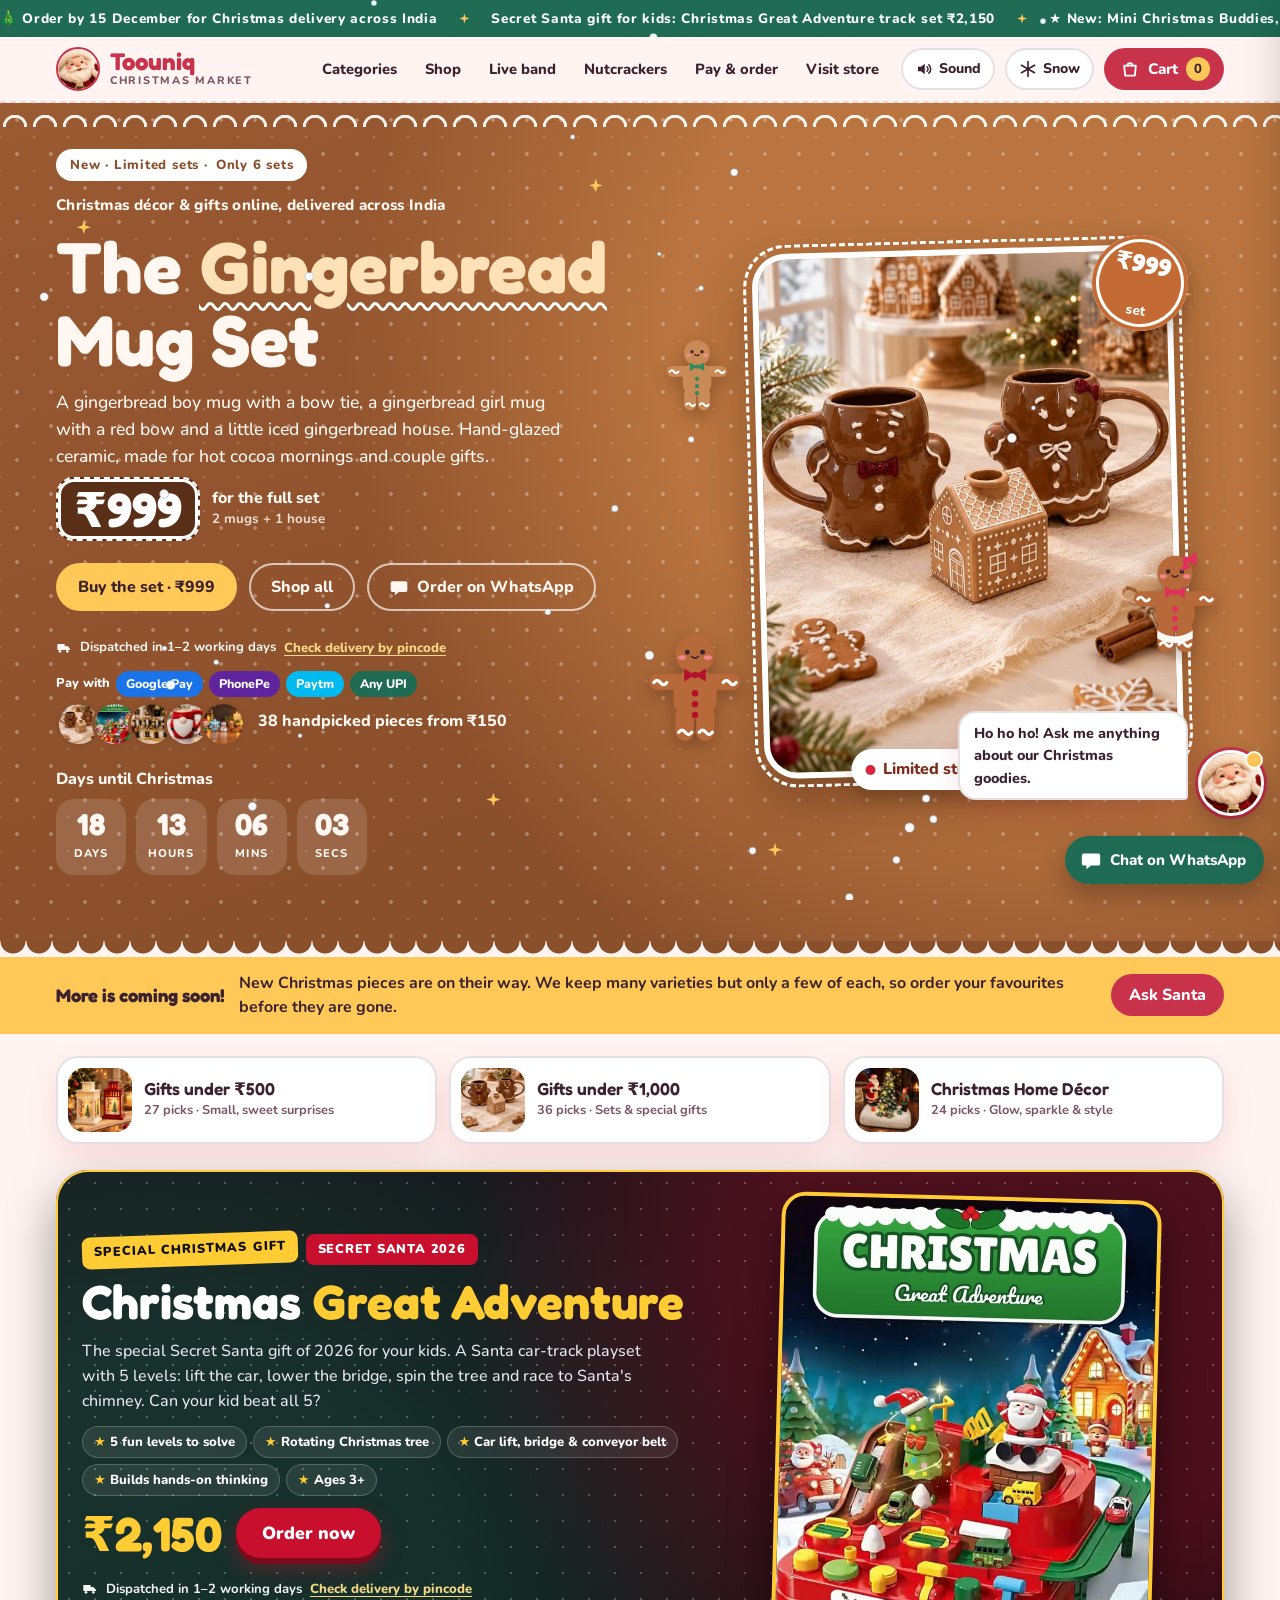
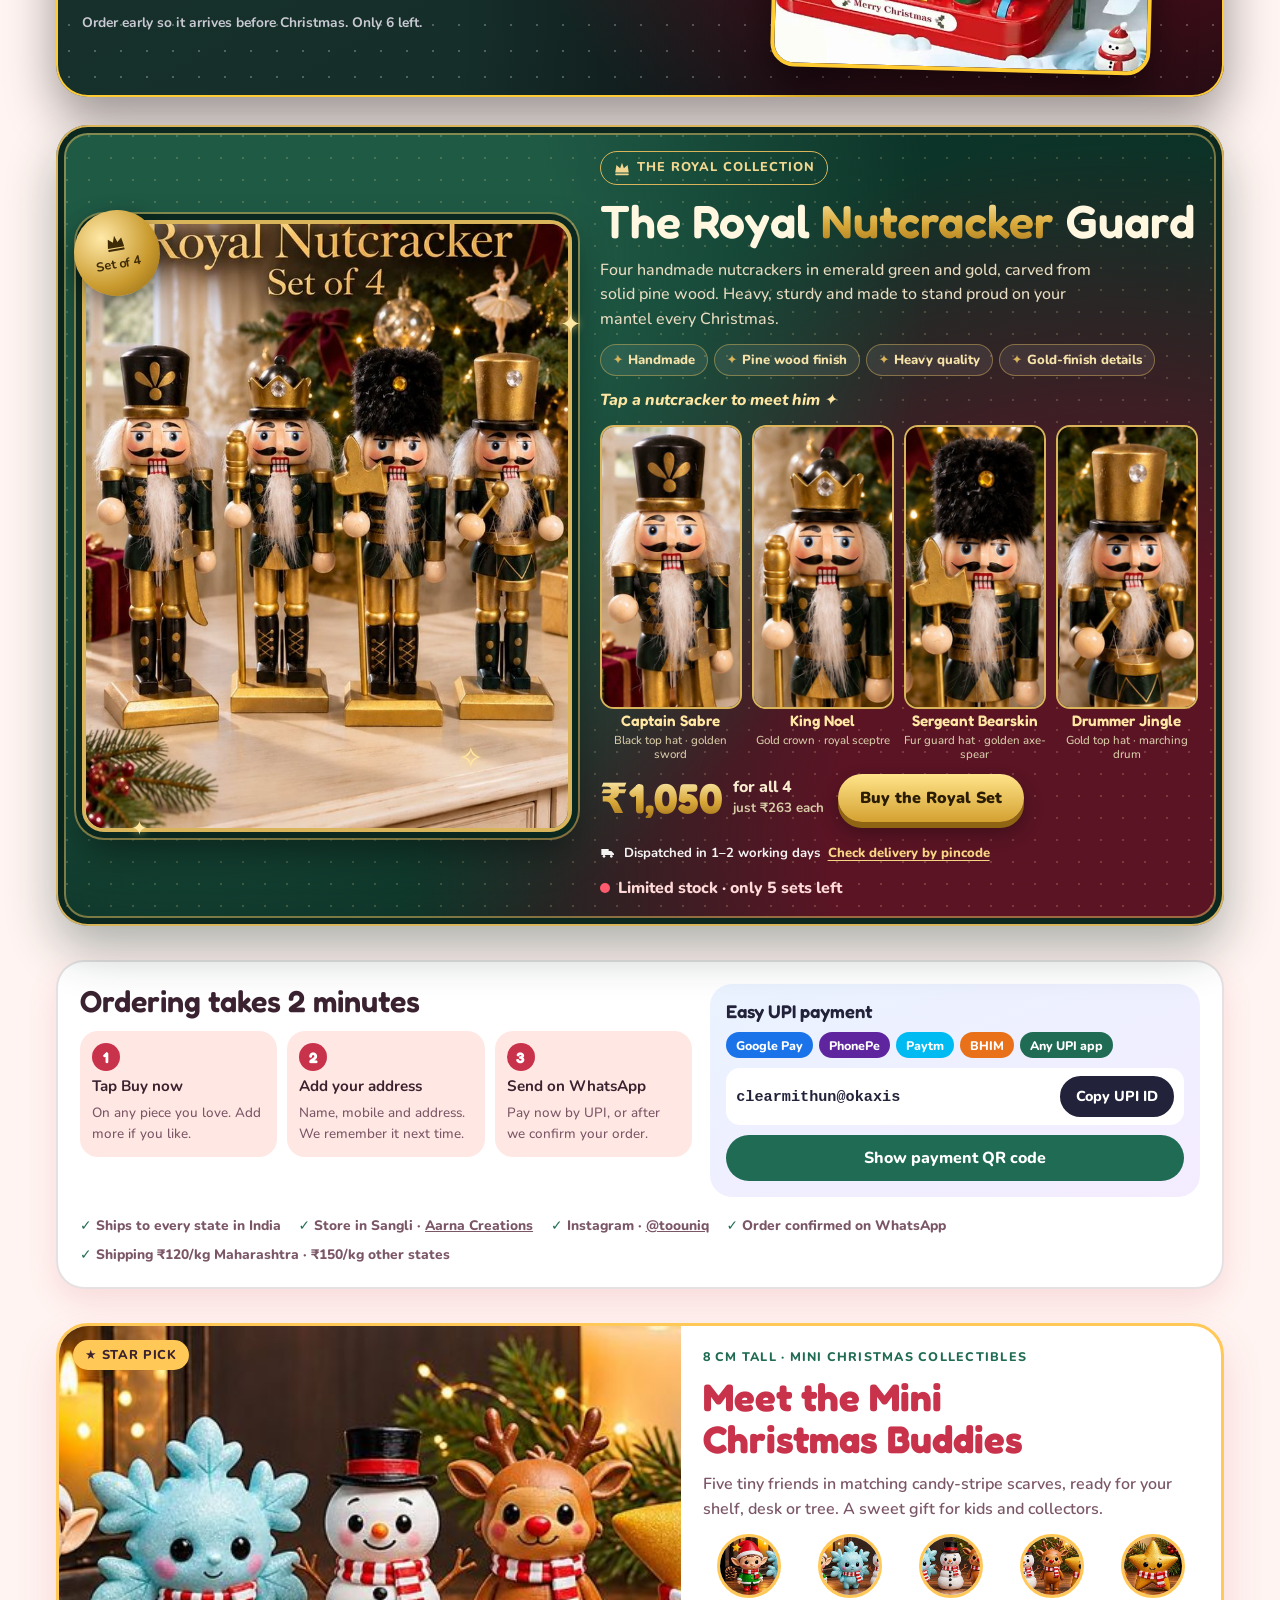
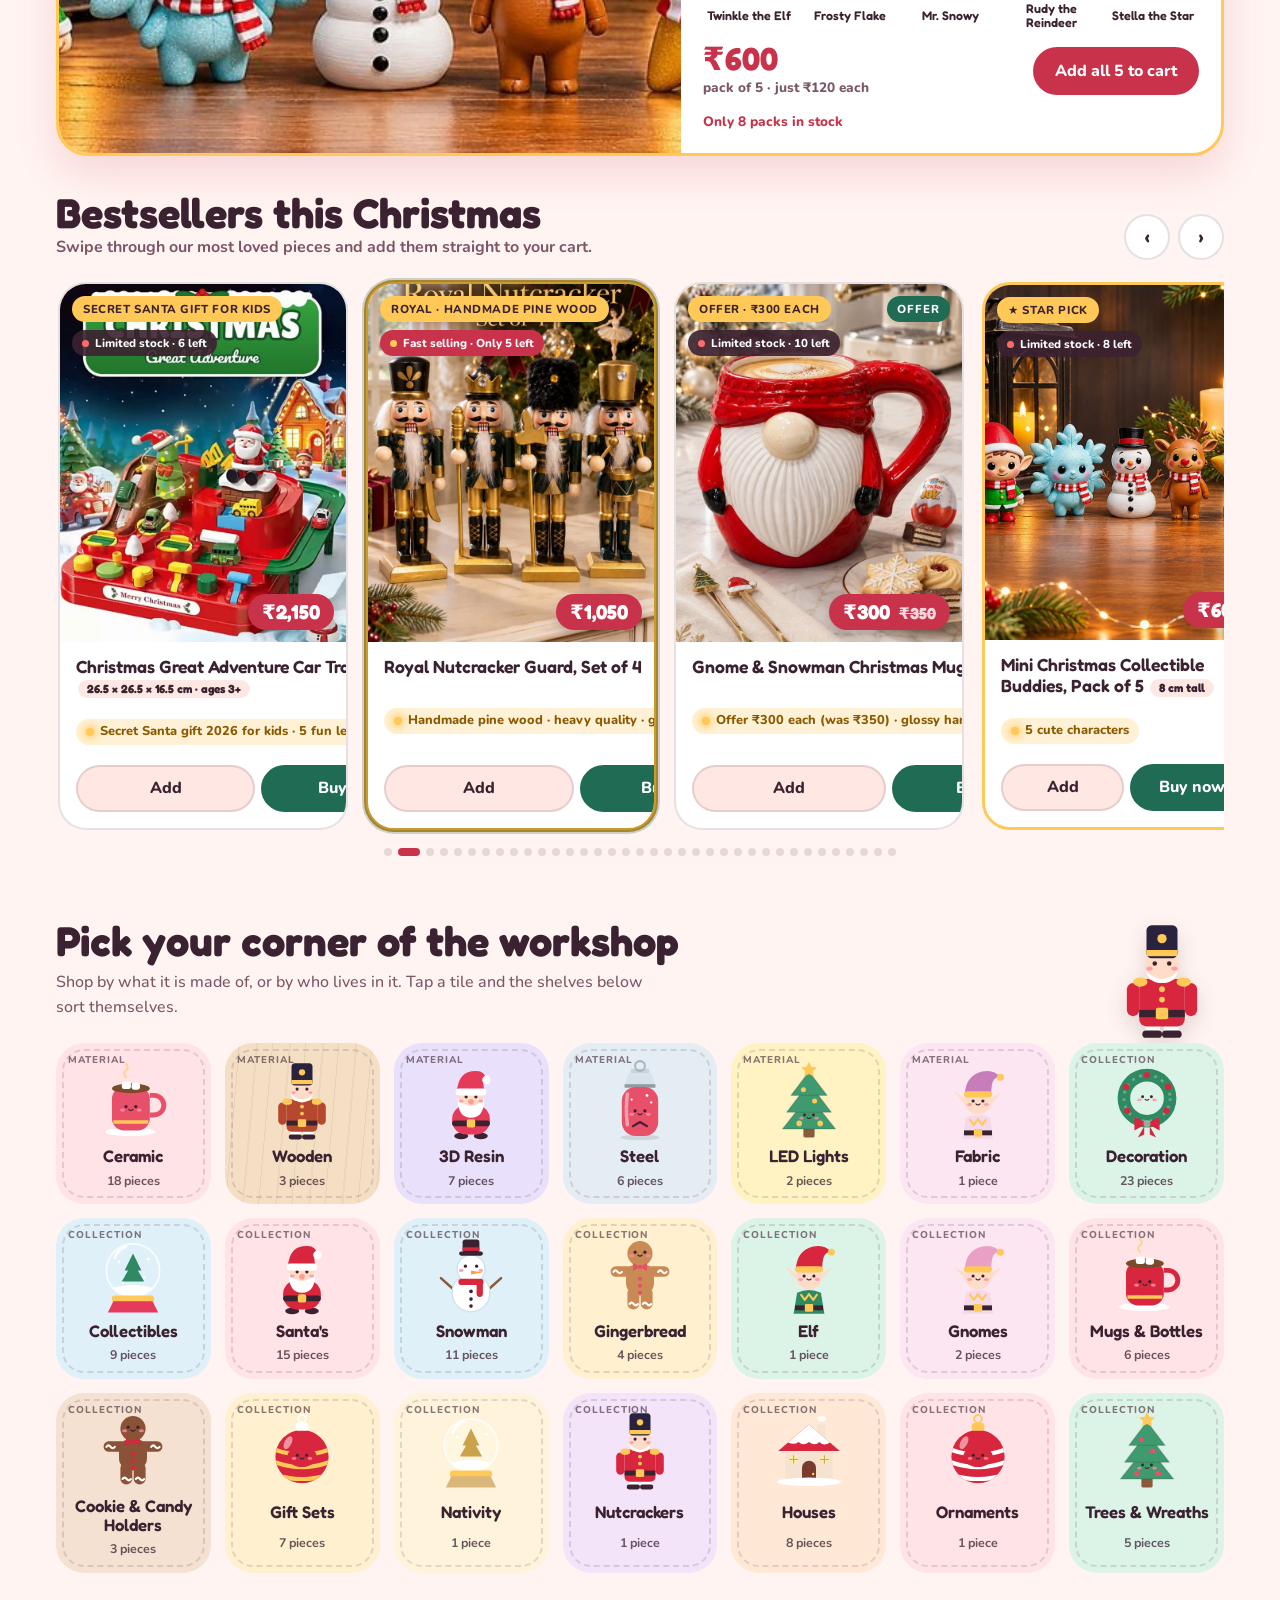
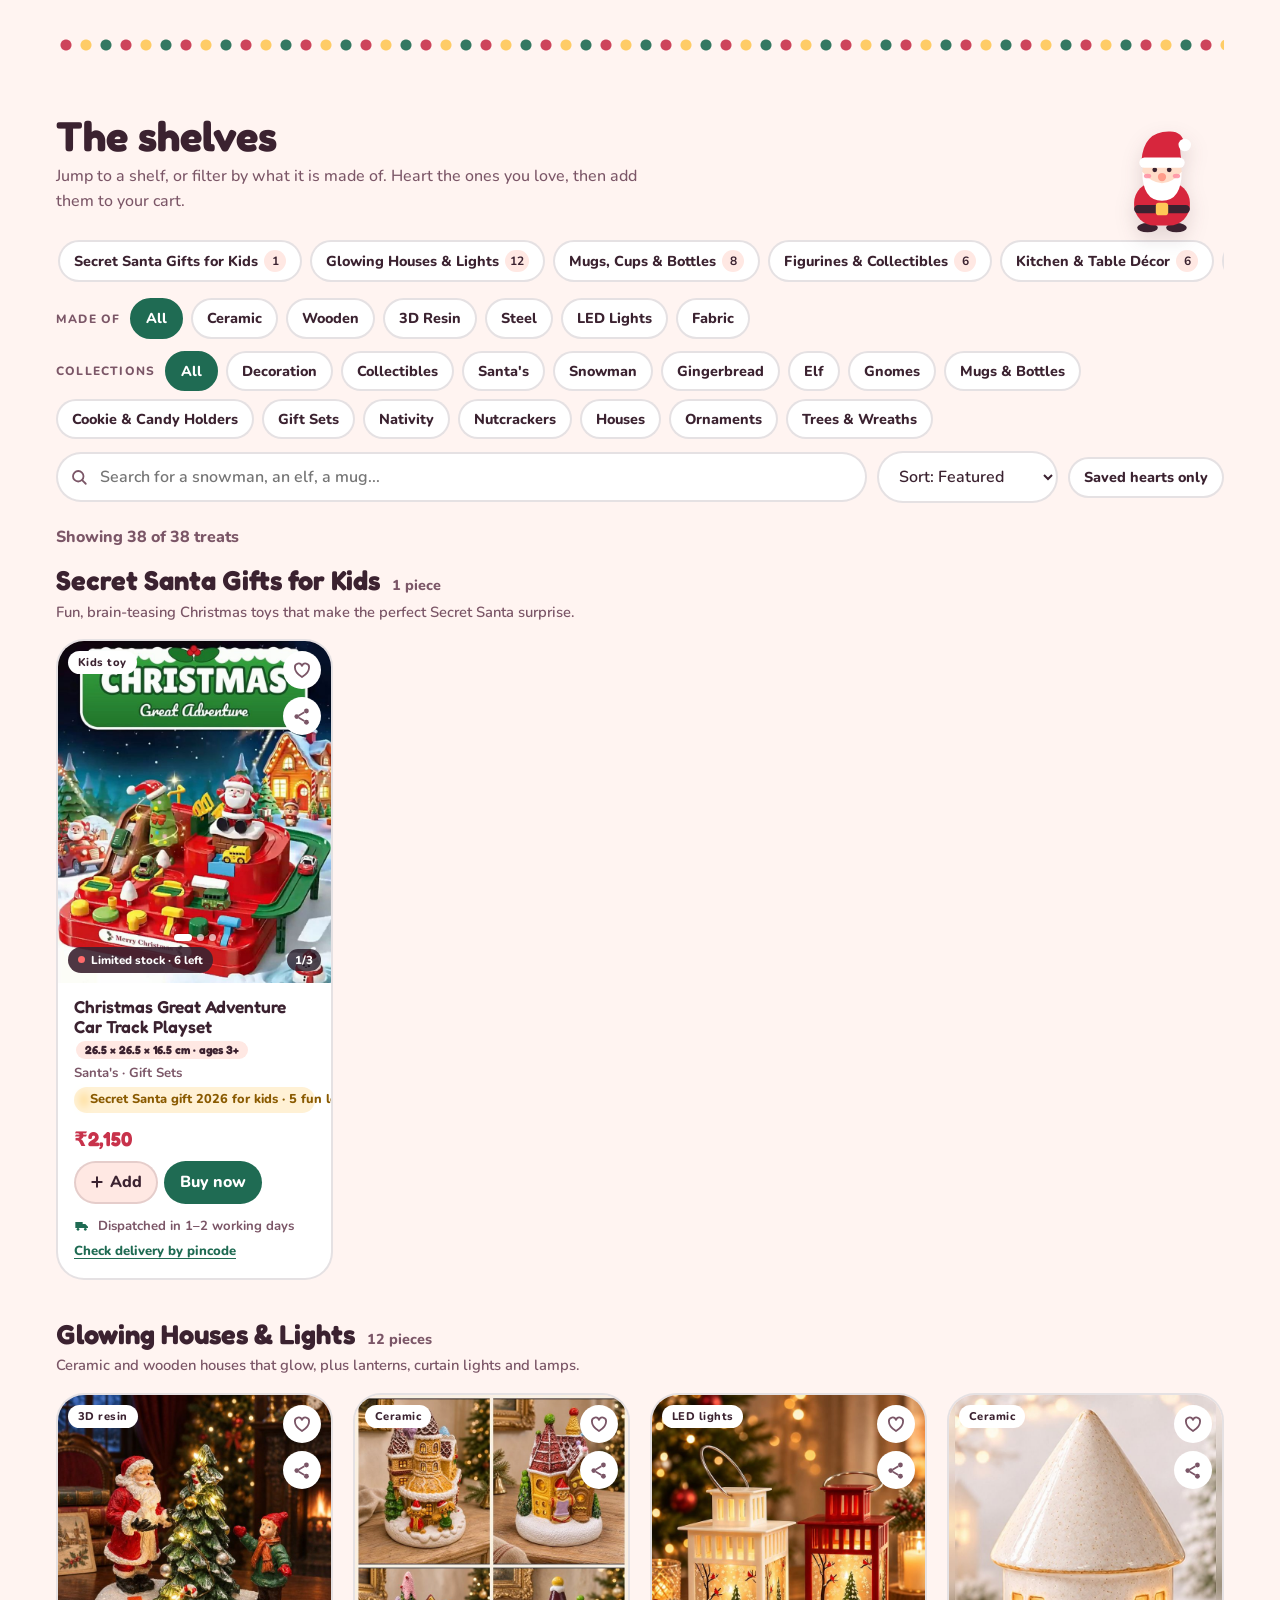
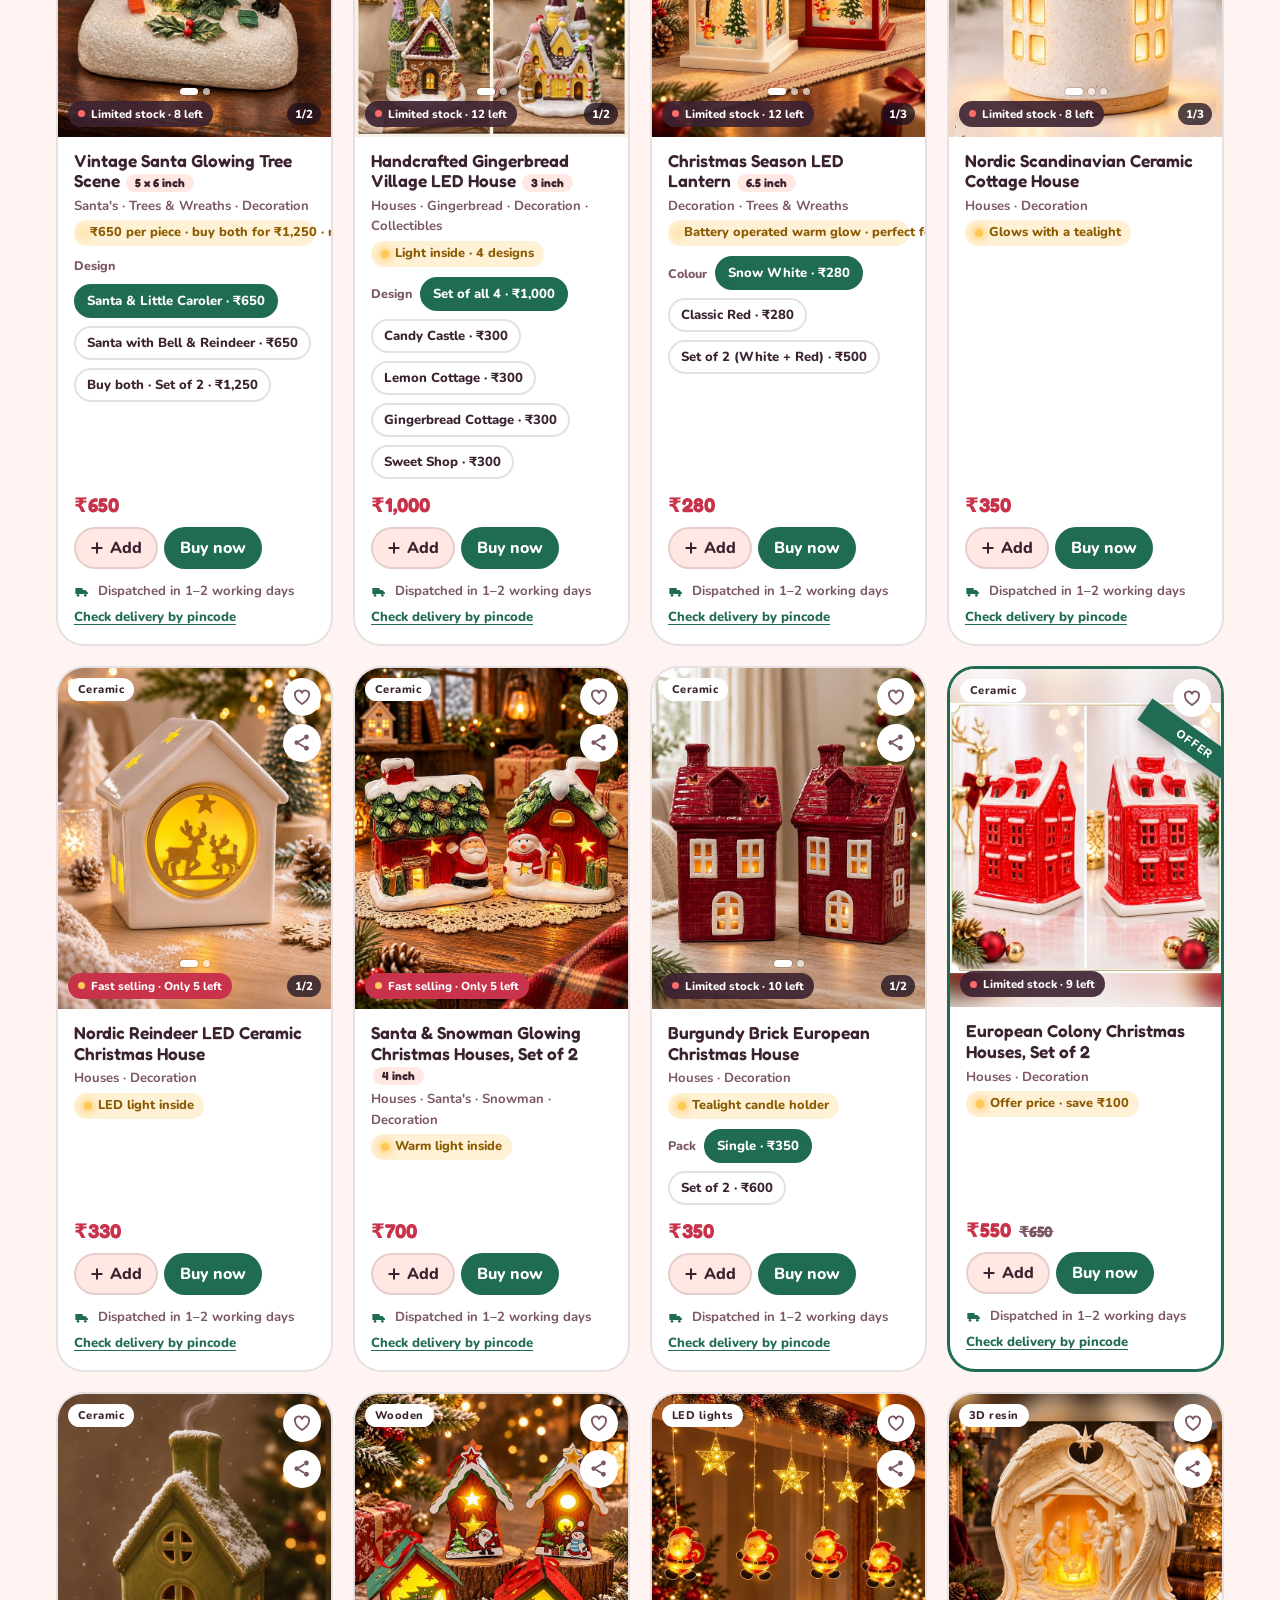
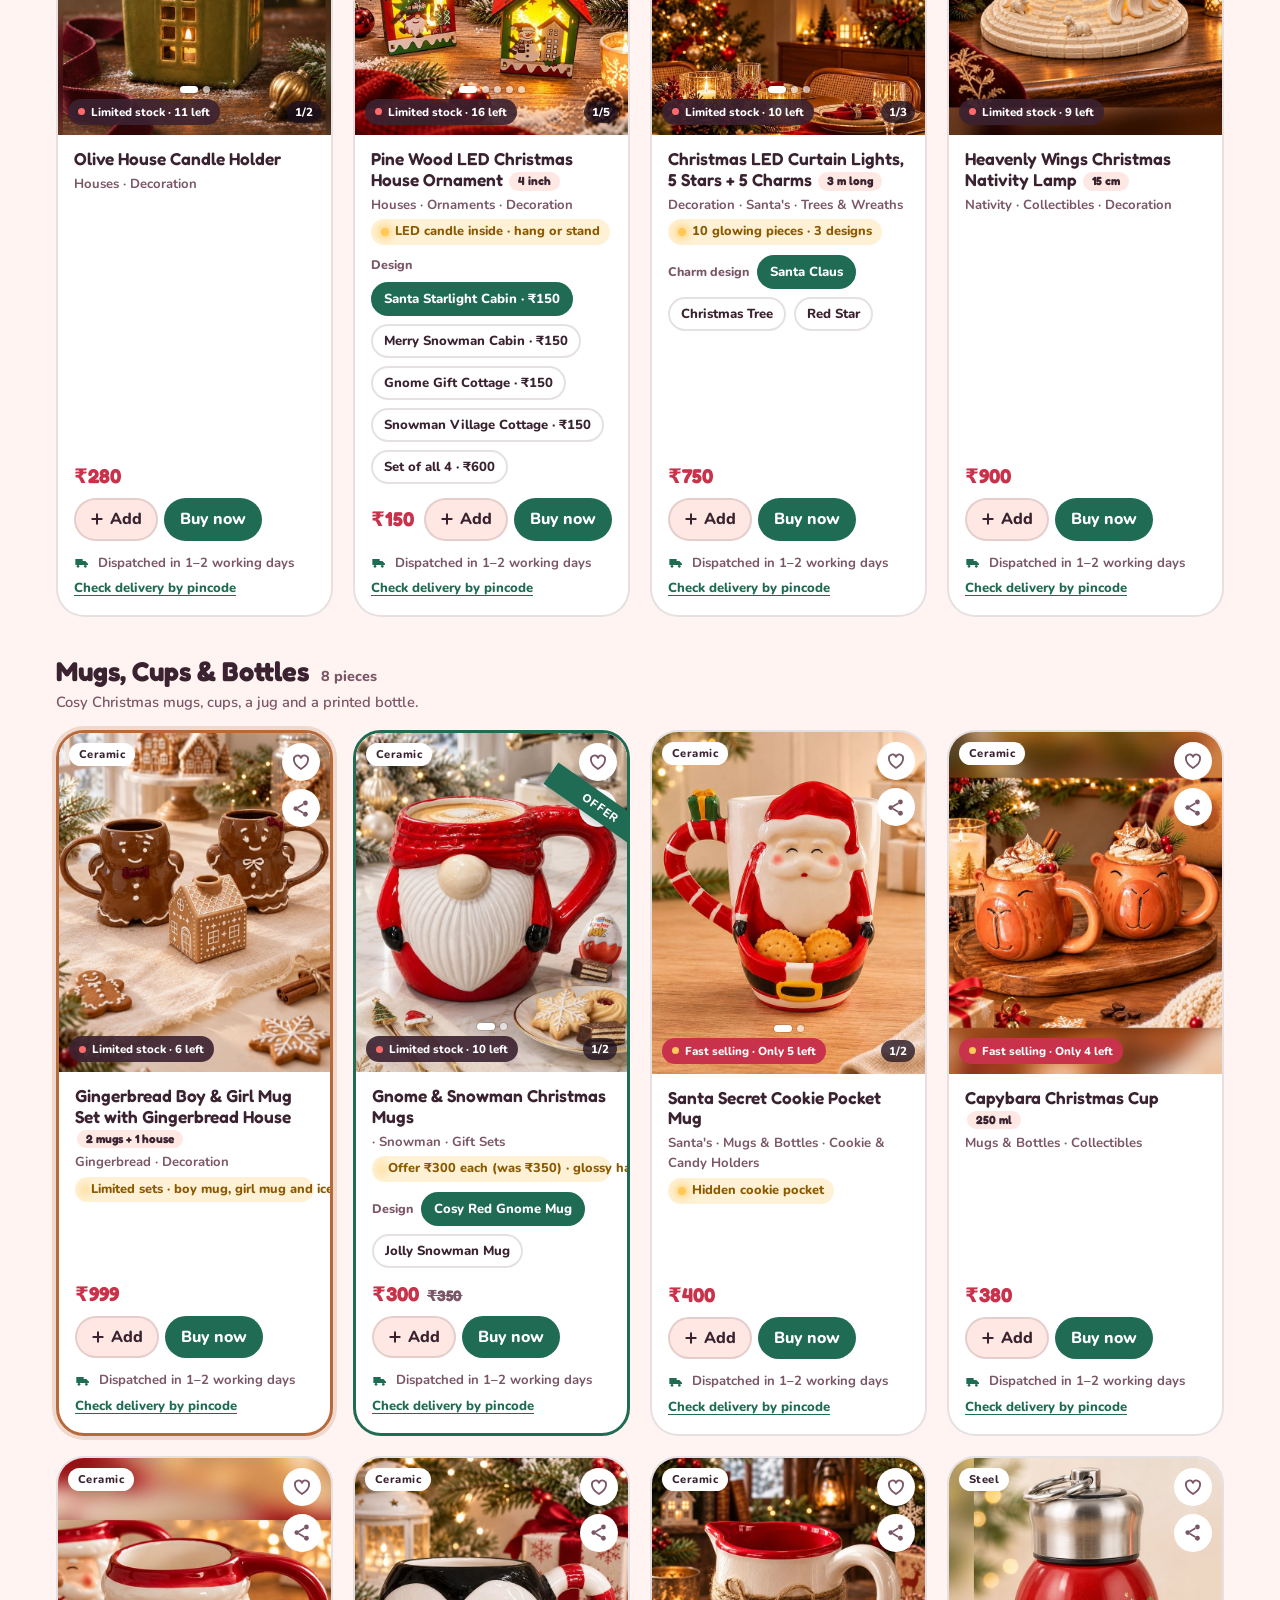
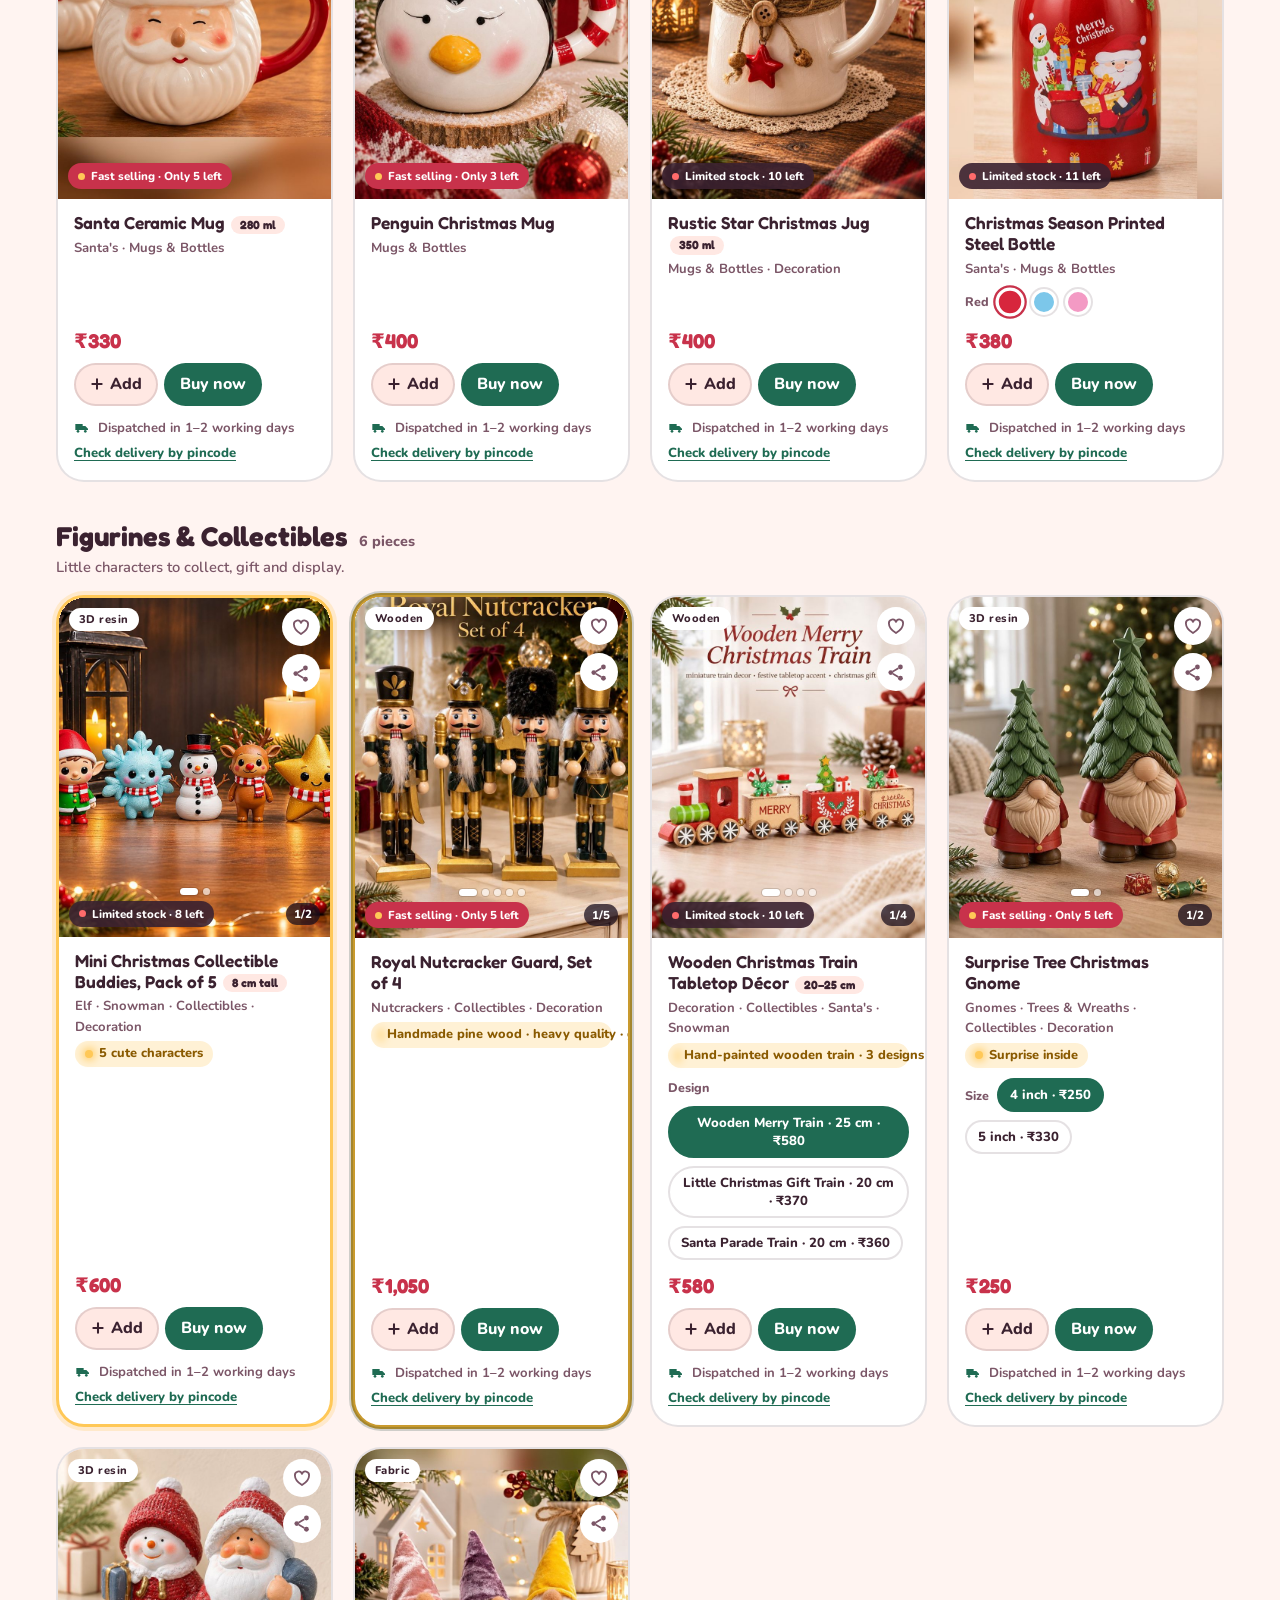
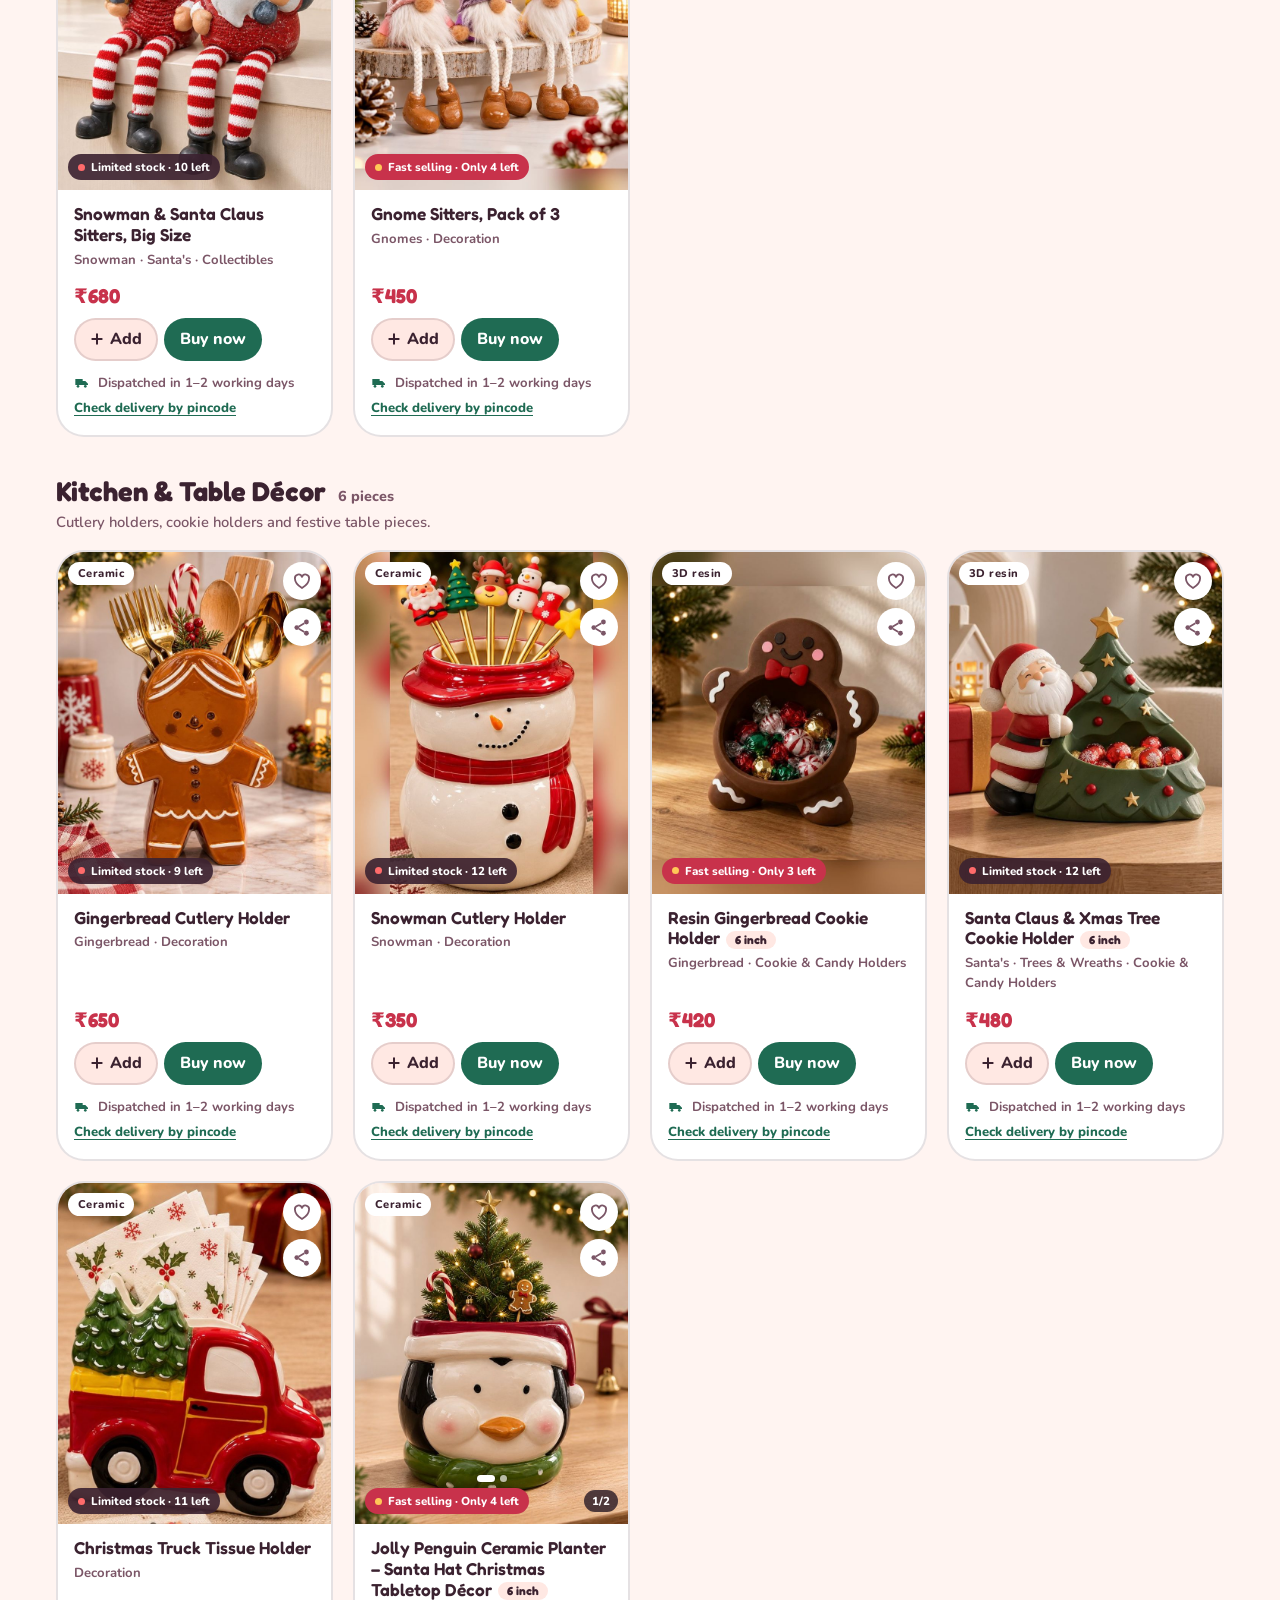
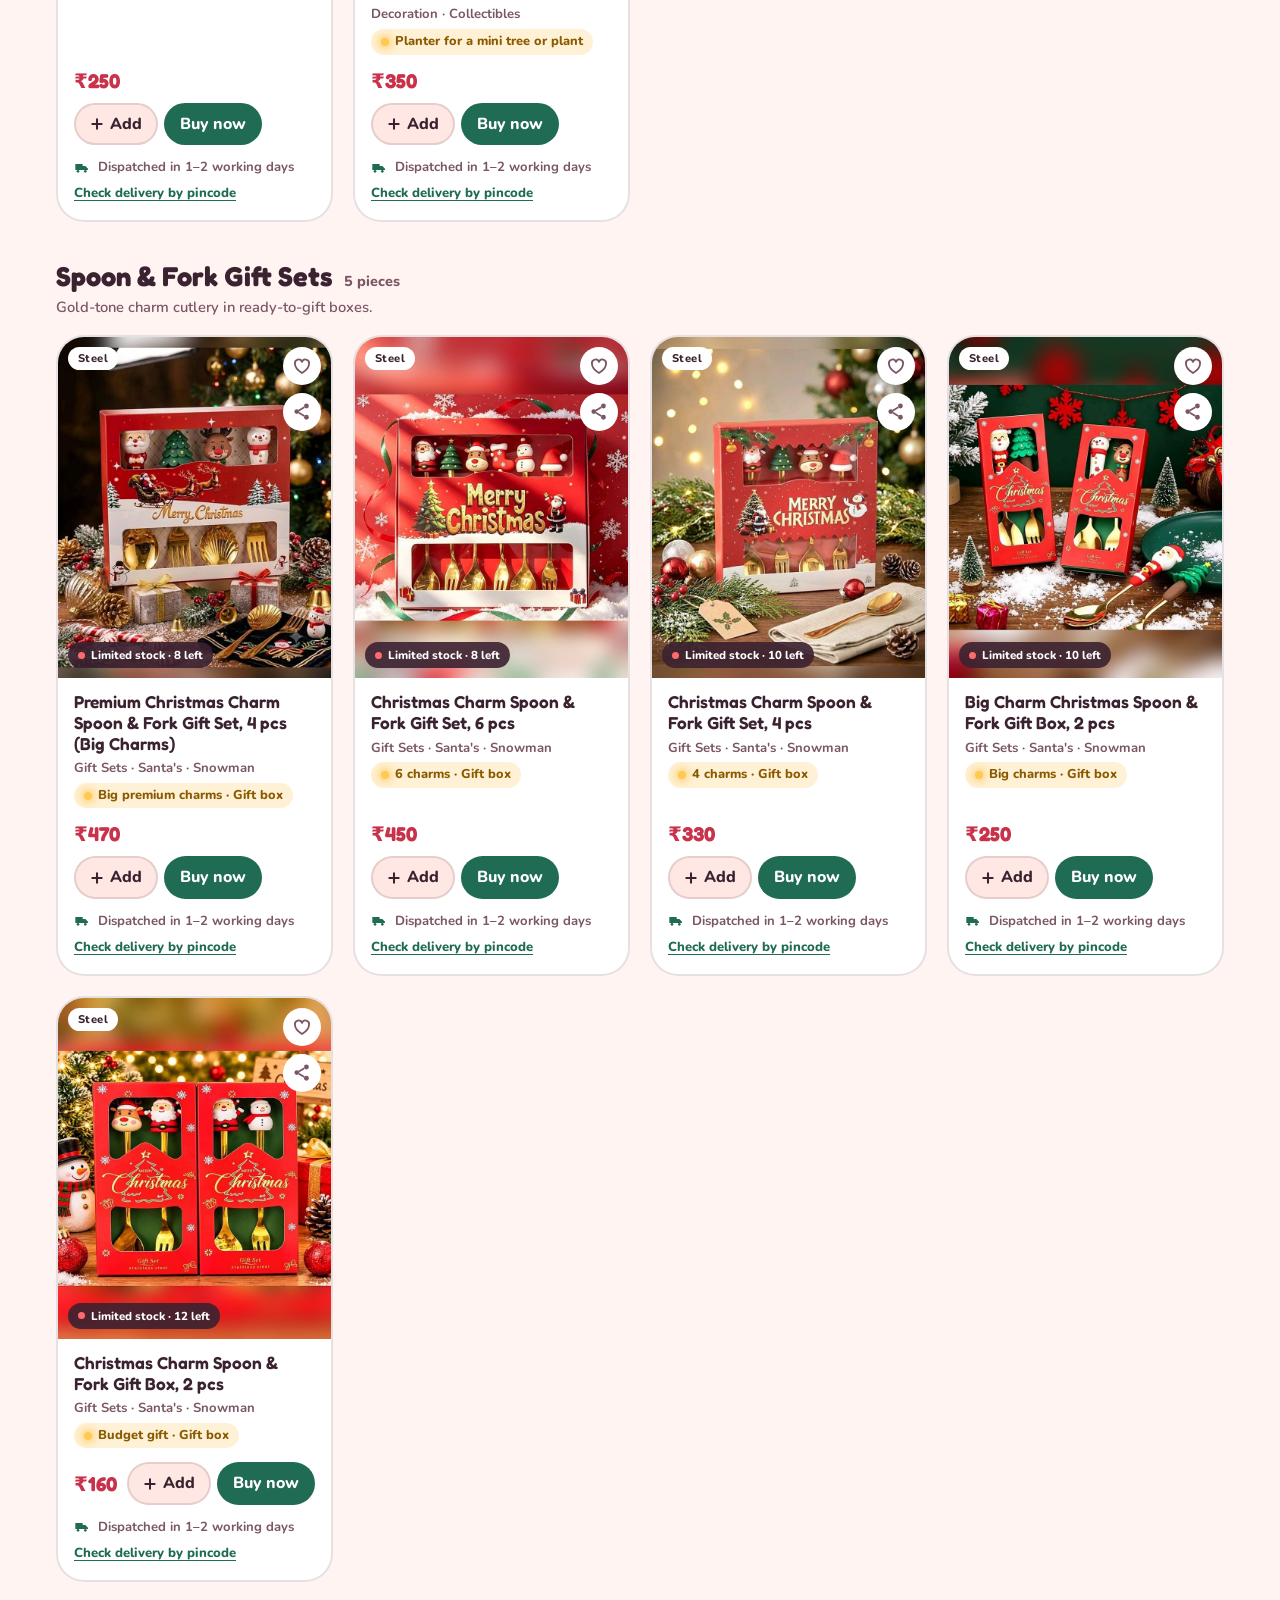
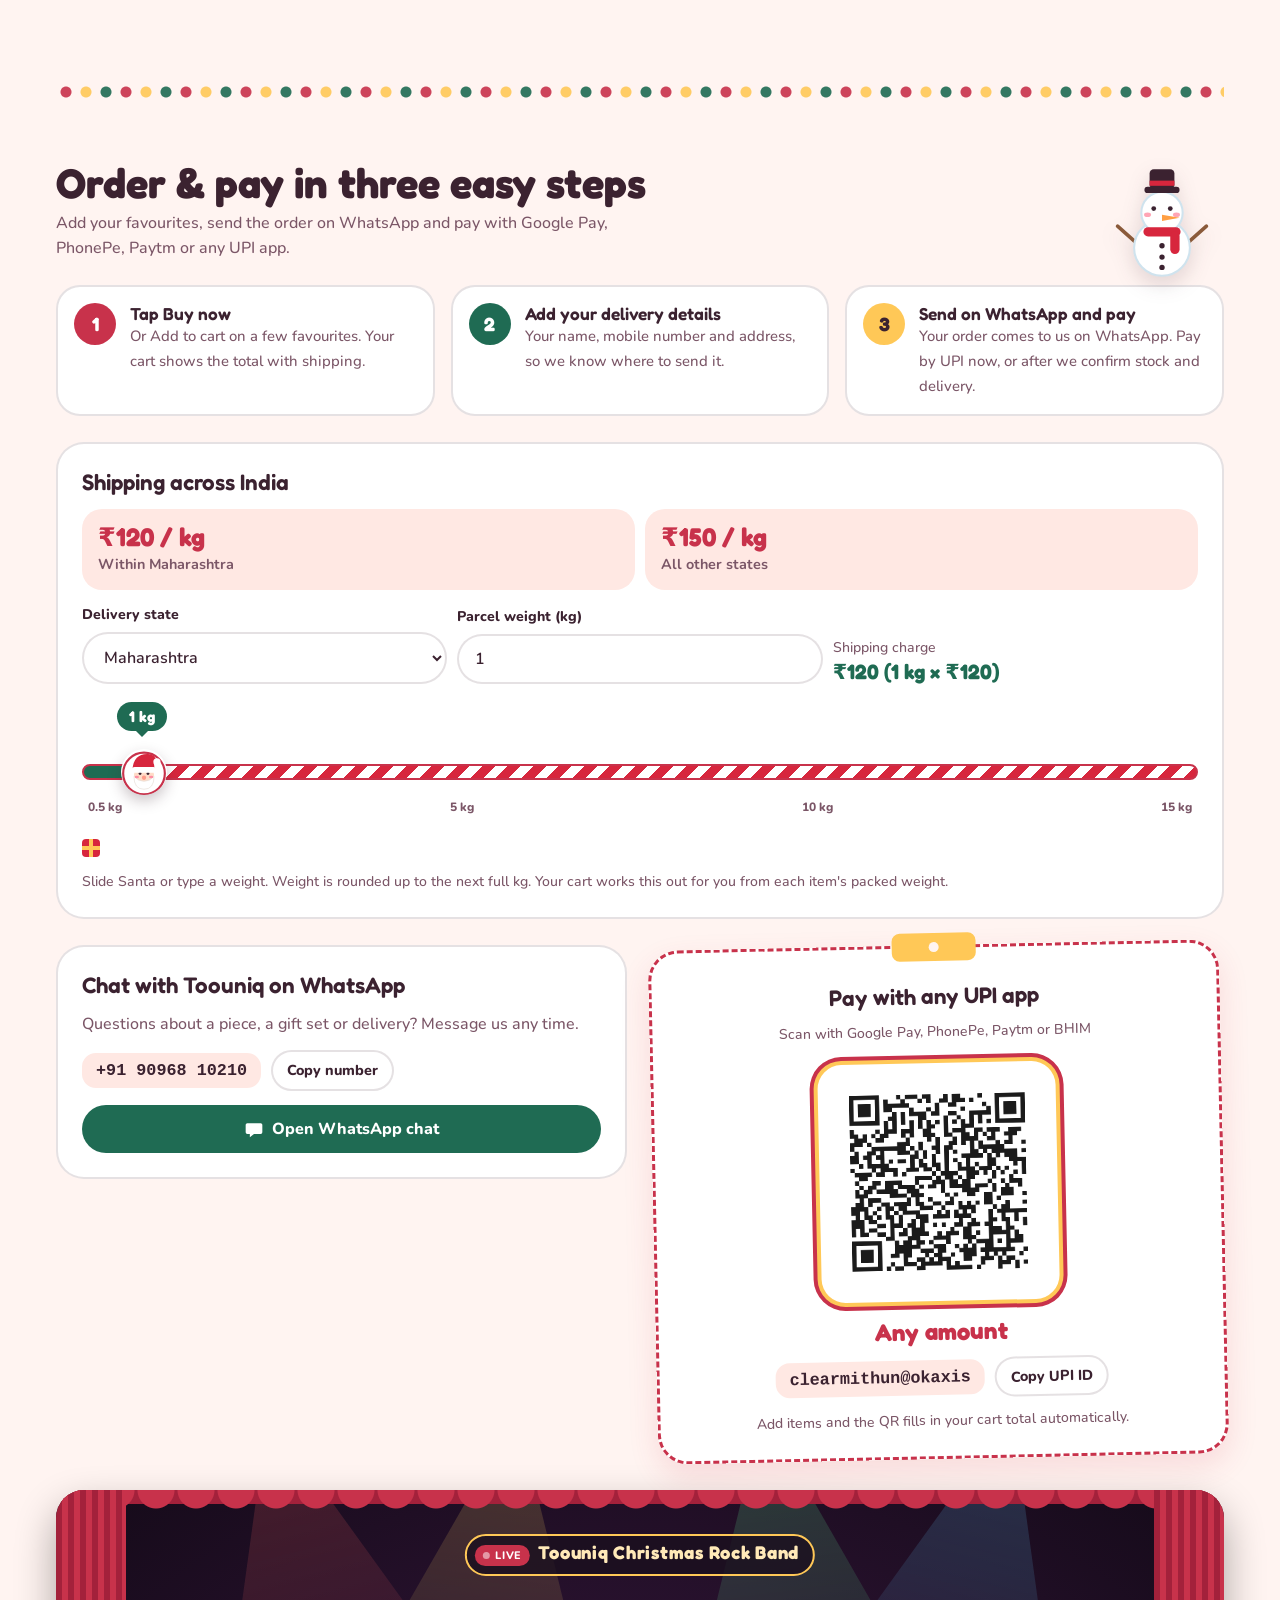
==== commit a934717c: "Restore homepage SEO and full sitemap after upload (keeps Razorpay) Co-Authored-By: Claude Opus 5.5 " ====
--- a/index.html
+++ b/index.html
@@ -3,15 +3,15 @@
 <head>
 <meta charset="utf-8">
 <meta name="viewport" content="width=device-width, initial-scale=1, viewport-fit=cover">
-<title>Toouniq Christmas Market | Christmas Décor & Gifts · Sangli & India</title>
+<title>Christmas Décor & Gifts Online India | Toouniq Christmas Market</title>
 <meta name="google-site-verification" content="cfsm601fAoaYBKJJPz8vXplzFLbkY0ksIFN2M74nqmc">
-<meta name="description" content="Cute Christmas décor & gifts: glowing ceramic houses, mugs, resin gnomes. Order on WhatsApp, pay by UPI, ships across India. Store: Aarna Creations, Sangli.">
+<meta name="description" content="Cute Christmas décor &amp; gifts from ₹150: glowing ceramic houses, mugs, resin gnomes, LED lanterns. Delivered to Mumbai, Delhi, Bengaluru, Chennai &amp; all India. Order on WhatsApp.">
 <link rel="canonical" href="https://toouniq.github.io/toouniqxmas-/">
 <meta name="theme-color" content="#c8324b">
 <meta property="og:type" content="website">
 <meta property="og:site_name" content="Toouniq Christmas Market">
-<meta property="og:title" content="Toouniq Christmas Market: cute Christmas décor and gifts">
-<meta property="og:description" content="Cute Christmas décor & gifts: glowing ceramic houses, mugs, resin gnomes. Order on WhatsApp, pay by UPI, ships across India. Store: Aarna Creations, Sangli.">
+<meta property="og:title" content="Toouniq: Christmas décor &amp; gifts delivered across India">
+<meta property="og:description" content="Cute Christmas décor &amp; gifts from ₹150: glowing ceramic houses, mugs, resin gnomes, LED lanterns. Delivered to Mumbai, Delhi, Bengaluru, Chennai &amp; all India. Order on WhatsApp.">
 <meta property="og:url" content="https://toouniq.github.io/toouniqxmas-/">
 <meta property="og:image" content="https://toouniq.github.io/toouniqxmas-/og.jpg">
 <meta property="og:image:width" content="1200">
@@ -27,7 +27,7 @@
 <link rel="apple-touch-icon" href="img/santa-avatar.jpg">
 <link rel="preload" as="image" href="img/gingerbread-mug-set.jpg">
 <link rel="dns-prefetch" href="https://www.googletagmanager.com">
-<script type="application/ld+json">{"@context": "https://schema.org", "@graph": [{"@type": "OnlineStore", "@id": "https://toouniq.github.io/toouniqxmas-/#shop", "name": "Toouniq Christmas Market", "alternateName": ["Toouniq", "Toouniq Christmas", "toouniq"], "url": "https://toouniq.github.io/toouniqxmas-/", "image": "https://toouniq.github.io/toouniqxmas-/og.jpg", "logo": "https://toouniq.github.io/toouniqxmas-/img/toouniq-logo.jpg", "description": "Cute Christmas décor and gifts: ceramic Christmas houses, mugs, 3D resin gnomes and Santas. Order on WhatsApp, pay by UPI, shipping across India. Physical store: Aarna Creations, Sangli.", "priceRange": "₹150 - ₹1000", "currenciesAccepted": "INR", "paymentAccepted": "UPI, Google Pay, PhonePe, Paytm", "telephone": "+91-9096810210", "sameAs": ["https://www.instagram.com/toouniq/"], "areaServed": {"@type": "Country", "name": "India"}, "address": {"@type": "PostalAddress", "addressLocality": "Sangli", "addressRegion": "Maharashtra", "addressCountry": "IN"}, "contactPoint": {"@type": "ContactPoint", "telephone": "+91-9096810210", "contactType": "sales", "availableLanguage": ["English", "Hindi", "Marathi"]}, "department": {"@id": "https://toouniq.github.io/toouniqxmas-/#store"}, "founder": [{"@type": "Person", "name": "Mithun Shah"}, {"@type": "Person", "name": "Rashmi Shah"}]}, {"@type": "Store", "@id": "https://toouniq.github.io/toouniqxmas-/#store", "name": "Aarna Creations", "alternateName": "Aarna Creations Sangli · Toouniq Christmas store", "url": "https://toouniq.github.io/toouniqxmas-/#store", "image": "https://toouniq.github.io/toouniqxmas-/og.jpg", "description": "Physical store in Sangli, Maharashtra for Toouniq Christmas décor and gifts: ceramic Christmas houses, mugs, gnomes and more.", "priceRange": "₹150 - ₹1000", "sameAs": ["https://www.instagram.com/toouniq/"], "hasMap": "https://maps.app.goo.gl/FKpYqjHd3P21dk3g6", "telephone": ["+91-9850666440", "+91-9096810210"], "founder": [{"@type": "Person", "name": "Mithun Shah"}, {"@type": "Person", "name": "Rashmi Shah"}], "address": {"@type": "PostalAddress", "streetAddress": "529, Mali Galli, Opposite Sangli Urban Bank", "addressLocality": "Sangli", "addressRegion": "Maharashtra", "addressCountry": "IN"}, "geo": {"@type": "GeoCoordinates", "latitude": 16.8581975, "longitude": 74.5740343}, "parentOrganization": {"@id": "https://toouniq.github.io/toouniqxmas-/#shop"}}, {"@type": "ItemList", "name": "Christmas décor", "itemListElement": [{"@type": "ListItem", "position": 1, "item": {"@type": "Product", "name": "Snowman Cutlery Holder", "description": "Snowman Cutlery Holder: cute ceramic Christmas décor from Toouniq. A lovely Christmas gift and home decoration. Limited stock, order on WhatsApp, shipping across India.", "material": "ceramic", "image": "https://toouniq.github.io/toouniqxmas-/img/snowman-cutlery-holder.jpg", "brand": {"@type": "Brand", "name": "Toouniq"}, "offers": {"@type": "Offer", "priceCurrency": "INR", "price": "350", "availability": "https://schema.org/InStock", "url": "https://toouniq.github.io/toouniqxmas-/#snowman-cutlery-holder"}, "url": "https://toouniq.github.io/toouniqxmas-/#snowman-cutlery-holder"}}, {"@type": "ListItem", "position": 2, "item": {"@type": "Product", "name": "Christmas Truck Tissue Holder", "description": "Christmas Truck Tissue Holder: cute ceramic Christmas décor from Toouniq. A lovely Christmas gift and home decoration. Limited stock, order on WhatsApp, shipping across India.", "material": "ceramic", "image": "https://toouniq.github.io/toouniqxmas-/img/christmas-truck-tissue-holder.jpg", "brand": {"@type": "Brand", "name": "Toouniq"}, "offers": {"@type": "Offer", "priceCurrency": "INR", "price": "250", "availability": "https://schema.org/InStock", "url": "https://toouniq.github.io/toouniqxmas-/#christmas-truck-tissue-holder"}, "url": "https://toouniq.github.io/toouniqxmas-/#christmas-truck-tissue-holder"}}, {"@type": "ListItem", "position": 3, "item": {"@type": "Product", "name": "Penguin Christmas Mug", "description": "Penguin Christmas Mug: cute ceramic Christmas décor from Toouniq. A lovely Christmas gift and home decoration. Limited stock, order on WhatsApp, shipping across India.", "material": "ceramic", "image": "https://toouniq.github.io/toouniqxmas-/img/penguin-christmas-mug.jpg", "brand": {"@type": "Brand", "name": "Toouniq"}, "offers": {"@type": "Offer", "priceCurrency": "INR", "price": "400", "availability": "https://schema.org/InStock", "url": "https://toouniq.github.io/toouniqxmas-/#penguin-christmas-mug"}, "url": "https://toouniq.github.io/toouniqxmas-/#penguin-christmas-mug"}}, {"@type": "ListItem", "position": 4, "item": {"@type": "Product", "name": "Olive House Candle Holder", "description": "Olive House Candle Holder: cute ceramic Christmas décor from Toouniq. A lovely Christmas gift and home decoration. Limited stock, order on WhatsApp, shipping across India.", "material": "ceramic", "image": "https://toouniq.github.io/toouniqxmas-/img/olive-house-candle-holder.jpg", "brand": {"@type": "Brand", "name": "Toouniq"}, "offers": {"@type": "Offer", "priceCurrency": "INR", "price": "280", "availability": "https://schema.org/InStock", "url": "https://toouniq.github.io/toouniqxmas-/#olive-house-candle-holder"}, "url": "https://toouniq.github.io/toouniqxmas-/#olive-house-candle-holder"}}, {"@type": "ListItem", "position": 5, "item": {"@type": "Product", "name": "Gingerbread Boy & Girl Mug Set with Gingerbread House", "description": "Gingerbread Boy & Girl Mug Set with Gingerbread House (2 mugs + 1 house): cute ceramic Christmas décor from Toouniq. A lovely Christmas gift and home decoration. Limited stock, order on WhatsApp, shipping across India.", "material": "ceramic", "image": "https://toouniq.github.io/toouniqxmas-/img/gingerbread-mug-set.jpg", "brand": {"@type": "Brand", "name": "Toouniq"}, "offers": {"@type": "Offer", "priceCurrency": "INR", "price": "999", "availability": "https://schema.org/InStock", "url": "https://toouniq.github.io/toouniqxmas-/#gingerbread-boy-girl-mug-set-with-gingerbread-house"}, "url": "https://toouniq.github.io/toouniqxmas-/#gingerbread-boy-girl-mug-set-with-gingerbread-house"}}, {"@type": "ListItem", "position": 6, "item": {"@type": "Product", "name": "Royal Nutcracker Guard, Set of 4", "description": "Royal Nutcracker Guard, Set of 4: cute wooden Christmas décor from Toouniq. A lovely Christmas gift and home decoration. Limited stock, order on WhatsApp, shipping across India.", "material": "wooden", "image": "https://toouniq.github.io/toouniqxmas-/img/royal-nutcracker-set.jpg", "brand": {"@type": "Brand", "name": "Toouniq"}, "offers": {"@type": "Offer", "priceCurrency": "INR", "price": "1050", "availability": "https://schema.org/InStock", "url": "https://toouniq.github.io/toouniqxmas-/#royal-nutcracker-guard-set-of-4"}, "url": "https://toouniq.github.io/toouniqxmas-/#royal-nutcracker-guard-set-of-4"}}, {"@type": "ListItem", "position": 7, "item": {"@type": "Product", "name": "Vintage Santa Glowing Tree Scene", "description": "Vintage Santa Glowing Tree Scene (5 x 6 inch): cute 3D resin Christmas décor from Toouniq. A lovely Christmas gift and home decoration. Limited stock, order on WhatsApp, shipping across India.", "material": "3D resin", "image": "https://toouniq.github.io/toouniqxmas-/img/santa-scene-caroler.jpg", "brand": {"@type": "Brand", "name": "Toouniq"}, "offers": {"@type": "Offer", "priceCurrency": "INR", "price": "650", "availability": "https://schema.org/InStock", "url": "https://toouniq.github.io/toouniqxmas-/#vintage-santa-glowing-tree-scene"}, "url": "https://toouniq.github.io/toouniqxmas-/#vintage-santa-glowing-tree-scene"}}, {"@type": "ListItem", "position": 8, "item": {"@type": "Product", "name": "Christmas Great Adventure Car Track Playset", "description": "Christmas Great Adventure Car Track Playset (26.5 × 26.5 × 16.5 cm · ages 3+): cute kids toy Christmas décor from Toouniq. A lovely Christmas gift and home decoration. Limited stock, order on WhatsApp, shipping across India.", "material": "kids toy", "image": "https://toouniq.github.io/toouniqxmas-/img/xmas-adventure-track.jpg", "brand": {"@type": "Brand", "name": "Toouniq"}, "offers": {"@type": "Offer", "priceCurrency": "INR", "price": "2150", "availability": "https://schema.org/InStock", "url": "https://toouniq.github.io/toouniqxmas-/#christmas-great-adventure-car-track-playset"}, "url": "https://toouniq.github.io/toouniqxmas-/#christmas-great-adventure-car-track-playset"}}, {"@type": "ListItem", "position": 9, "item": {"@type": "Product", "name": "Gnome & Snowman Christmas Mugs", "description": "Gnome & Snowman Christmas Mugs: cute ceramic Christmas décor from Toouniq. A lovely Christmas gift and home decoration. Limited stock, order on WhatsApp, shipping across India.", "material": "ceramic", "image": "https://toouniq.github.io/toouniqxmas-/img/gnome-mug.jpg", "brand": {"@type": "Brand", "name": "Toouniq"}, "offers": {"@type": "Offer", "priceCurrency": "INR", "price": "300", "availability": "https://schema.org/InStock", "url": "https://toouniq.github.io/toouniqxmas-/#gnome-snowman-christmas-mugs"}, "url": "https://toouniq.github.io/toouniqxmas-/#gnome-snowman-christmas-mugs"}}, {"@type": "ListItem", "position": 10, "item": {"@type": "Product", "name": "Gingerbread Cutlery Holder", "description": "Gingerbread Cutlery Holder: cute ceramic Christmas décor from Toouniq. A lovely Christmas gift and home decoration. Limited stock, order on WhatsApp, shipping across India.", "material": "ceramic", "image": "https://toouniq.github.io/toouniqxmas-/img/gingerbread-cutlery-holder.jpg", "brand": {"@type": "Brand", "name": "Toouniq"}, "offers": {"@type": "Offer", "priceCurrency": "INR", "price": "650", "availability": "https://schema.org/InStock", "url": "https://toouniq.github.io/toouniqxmas-/#gingerbread-cutlery-holder"}, "url": "https://toouniq.github.io/toouniqxmas-/#gingerbread-cutlery-holder"}}, {"@type": "ListItem", "position": 11, "item": {"@type": "Product", "name": "European Colony Christmas Houses, Set of 2", "description": "European Colony Christmas Houses, Set of 2: cute ceramic Christmas décor from Toouniq. A lovely Christmas gift and home decoration. Limited stock, order on WhatsApp, shipping across India.", "material": "ceramic", "image": "https://toouniq.github.io/toouniqxmas-/img/european-colony-houses.jpg", "brand": {"@type": "Brand", "name": "Toouniq"}, "offers": {"@type": "Offer", "priceCurrency": "INR", "price": "550", "availability": "https://schema.org/InStock", "url": "https://toouniq.github.io/toouniqxmas-/#european-colony-christmas-houses-set-of-2"}, "url": "https://toouniq.github.io/toouniqxmas-/#european-colony-christmas-houses-set-of-2"}}, {"@type": "ListItem", "position": 12, "item": {"@type": "Product", "name": "Snowman & Santa Claus Sitters, Big Size", "description": "Snowman & Santa Claus Sitters, Big Size: cute 3D resin Christmas décor from Toouniq. A lovely Christmas gift and home decoration. Limited stock, order on WhatsApp, shipping across India.", "material": "3D resin", "image": "https://toouniq.github.io/toouniqxmas-/img/snowman-santa-sitters.jpg", "brand": {"@type": "Brand", "name": "Toouniq"}, "offers": {"@type": "Offer", "priceCurrency": "INR", "price": "680", "availability": "https://schema.org/InStock", "url": "https://toouniq.github.io/toouniqxmas-/#snowman-santa-claus-sitters-big-size"}, "url": "https://toouniq.github.io/toouniqxmas-/#snowman-santa-claus-sitters-big-size"}}, {"@type": "ListItem", "position": 13, "item": {"@type": "Product", "name": "Mini Christmas Collectible Buddies, Pack of 5", "description": "Mini Christmas Collectible Buddies, Pack of 5 (8 cm tall): cute 3D resin Christmas décor from Toouniq. A lovely Christmas gift and home decoration. Limited stock, order on WhatsApp, shipping across India.", "material": "3D resin", "image": "https://toouniq.github.io/toouniqxmas-/img/mini-buddies.jpg", "brand": {"@type": "Brand", "name": "Toouniq"}, "offers": {"@type": "Offer", "priceCurrency": "INR", "price": "600", "availability": "https://schema.org/InStock", "url": "https://toouniq.github.io/toouniqxmas-/#mini-christmas-collectible-buddies-pack-of-5"}, "url": "https://toouniq.github.io/toouniqxmas-/#mini-christmas-collectible-buddies-pack-of-5"}}, {"@type": "ListItem", "position": 14, "item": {"@type": "Product", "name": "Premium Christmas Charm Spoon & Fork Gift Set, 4 pcs (Big Charms)", "description": "Premium Christmas Charm Spoon & Fork Gift Set, 4 pcs (Big Charms): cute stainless steel Christmas décor from Toouniq. A lovely Christmas gift and home decoration. Limited stock, order on WhatsApp, shipping across India.", "material": "stainless steel", "image": "https://toouniq.github.io/toouniqxmas-/img/charm-set-4-premium.jpg", "brand": {"@type": "Brand", "name": "Toouniq"}, "offers": {"@type": "Offer", "priceCurrency": "INR", "price": "470", "availability": "https://schema.org/InStock", "url": "https://toouniq.github.io/toouniqxmas-/#premium-christmas-charm-spoon-fork-gift-set-4-pcs-big-charms"}, "url": "https://toouniq.github.io/toouniqxmas-/#premium-christmas-charm-spoon-fork-gift-set-4-pcs-big-charms"}}, {"@type": "ListItem", "position": 15, "item": {"@type": "Product", "name": "Christmas Charm Spoon & Fork Gift Set, 6 pcs", "description": "Christmas Charm Spoon & Fork Gift Set, 6 pcs: cute stainless steel Christmas décor from Toouniq. A lovely Christmas gift and home decoration. Limited stock, order on WhatsApp, shipping across India.", "material": "stainless steel", "image": "https://toouniq.github.io/toouniqxmas-/img/charm-set-6.jpg", "brand": {"@type": "Brand", "name": "Toouniq"}, "offers": {"@type": "Offer", "priceCurrency": "INR", "price": "450", "availability": "https://schema.org/InStock", "url": "https://toouniq.github.io/toouniqxmas-/#christmas-charm-spoon-fork-gift-set-6-pcs"}, "url": "https://toouniq.github.io/toouniqxmas-/#christmas-charm-spoon-fork-gift-set-6-pcs"}}, {"@type": "ListItem", "position": 16, "item": {"@type": "Product", "name": "Christmas Charm Spoon & Fork Gift Set, 4 pcs", "description": "Christmas Charm Spoon & Fork Gift Set, 4 pcs: cute stainless steel Christmas décor from Toouniq. A lovely Christmas gift and home decoration. Limited stock, order on WhatsApp, shipping across India.", "material": "stainless steel", "image": "https://toouniq.github.io/toouniqxmas-/img/charm-set-4.jpg", "brand": {"@type": "Brand", "name": "Toouniq"}, "offers": {"@type": "Offer", "priceCurrency": "INR", "price": "330", "availability": "https://schema.org/InStock", "url": "https://toouniq.github.io/toouniqxmas-/#christmas-charm-spoon-fork-gift-set-4-pcs"}, "url": "https://toouniq.github.io/toouniqxmas-/#christmas-charm-spoon-fork-gift-set-4-pcs"}}, {"@type": "ListItem", "position": 17, "item": {"@type": "Product", "name": "Big Charm Christmas Spoon & Fork Gift Box, 2 pcs", "description": "Big Charm Christmas Spoon & Fork Gift Box, 2 pcs: cute stainless steel Christmas décor from Toouniq. A lovely Christmas gift and home decoration. Limited stock, order on WhatsApp, shipping across India.", "material": "stainless steel", "image": "https://toouniq.github.io/toouniqxmas-/img/charm-set-2-big.jpg", "brand": {"@type": "Brand", "name": "Toouniq"}, "offers": {"@type": "Offer", "priceCurrency": "INR", "price": "250", "availability": "https://schema.org/InStock", "url": "https://toouniq.github.io/toouniqxmas-/#big-charm-christmas-spoon-fork-gift-box-2-pcs"}, "url": "https://toouniq.github.io/toouniqxmas-/#big-charm-christmas-spoon-fork-gift-box-2-pcs"}}, {"@type": "ListItem", "position": 18, "item": {"@type": "Product", "name": "Christmas Charm Spoon & Fork Gift Box, 2 pcs", "description": "Christmas Charm Spoon & Fork Gift Box, 2 pcs: cute stainless steel Christmas décor from Toouniq. A lovely Christmas gift and home decoration. Limited stock, order on WhatsApp, shipping across India.", "material": "stainless steel", "image": "https://toouniq.github.io/toouniqxmas-/img/charm-set-2.jpg", "brand": {"@type": "Brand", "name": "Toouniq"}, "offers": {"@type": "Offer", "priceCurrency": "INR", "price": "160", "availability": "https://schema.org/InStock", "url": "https://toouniq.github.io/toouniqxmas-/#christmas-charm-spoon-fork-gift-box-2-pcs"}, "url": "https://toouniq.github.io/toouniqxmas-/#christmas-charm-spoon-fork-gift-box-2-pcs"}}, {"@type": "ListItem", "position": 19, "item": {"@type": "Product", "name": "Handcrafted Gingerbread Village LED House", "description": "Handcrafted Gingerbread Village LED House (3 inch): cute ceramic Christmas décor from Toouniq. A lovely Christmas gift and home decoration. Limited stock, order on WhatsApp, shipping across India.", "material": "ceramic", "image": "https://toouniq.github.io/toouniqxmas-/img/gb-house-set4.jpg", "brand": {"@type": "Brand", "name": "Toouniq"}, "offers": {"@type": "Offer", "priceCurrency": "INR", "price": "300", "availability": "https://schema.org/InStock", "url": "https://toouniq.github.io/toouniqxmas-/#handcrafted-gingerbread-village-led-house"}, "url": "https://toouniq.github.io/toouniqxmas-/#handcrafted-gingerbread-village-led-house"}}, {"@type": "ListItem", "position": 20, "item": {"@type": "Product", "name": "Pine Wood LED Christmas House Ornament", "description": "Pine Wood LED Christmas House Ornament (4 inch): cute wooden Christmas décor from Toouniq. A lovely Christmas gift and home decoration. Limited stock, order on WhatsApp, shipping across India.", "material": "wooden", "image": "https://toouniq.github.io/toouniqxmas-/img/pine-house-all.jpg", "brand": {"@type": "Brand", "name": "Toouniq"}, "offers": {"@type": "Offer", "priceCurrency": "INR", "price": "150", "availability": "https://schema.org/InStock", "url": "https://toouniq.github.io/toouniqxmas-/#pine-wood-led-christmas-house-ornament"}, "url": "https://toouniq.github.io/toouniqxmas-/#pine-wood-led-christmas-house-ornament"}}, {"@type": "ListItem", "position": 21, "item": {"@type": "Product", "name": "Wooden Christmas Train Tabletop Décor", "description": "Wooden Christmas Train Tabletop Décor (20–25 cm): cute wooden Christmas décor from Toouniq. A lovely Christmas gift and home decoration. Limited stock, order on WhatsApp, shipping across India.", "material": "wooden", "image": "https://toouniq.github.io/toouniqxmas-/img/train-wooden-merry.jpg", "brand": {"@type": "Brand", "name": "Toouniq"}, "offers": {"@type": "Offer", "priceCurrency": "INR", "price": "360", "availability": "https://schema.org/InStock", "url": "https://toouniq.github.io/toouniqxmas-/#wooden-christmas-train-tabletop-decor"}, "url": "https://toouniq.github.io/toouniqxmas-/#wooden-christmas-train-tabletop-decor"}}, {"@type": "ListItem", "position": 22, "item": {"@type": "Product", "name": "Christmas LED Curtain Lights, 5 Stars + 5 Charms", "description": "Christmas LED Curtain Lights, 5 Stars + 5 Charms (3 m long): cute LED light-up Christmas décor from Toouniq. A lovely Christmas gift and home decoration. Limited stock, order on WhatsApp, shipping across India.", "material": "LED light-up", "image": "https://toouniq.github.io/toouniqxmas-/img/curtain-santa.jpg", "brand": {"@type": "Brand", "name": "Toouniq"}, "offers": {"@type": "Offer", "priceCurrency": "INR", "price": "750", "availability": "https://schema.org/InStock", "url": "https://toouniq.github.io/toouniqxmas-/#christmas-led-curtain-lights-5-stars-5-charms"}, "url": "https://toouniq.github.io/toouniqxmas-/#christmas-led-curtain-lights-5-stars-5-charms"}}, {"@type": "ListItem", "position": 23, "item": {"@type": "Product", "name": "Nordic Scandinavian Ceramic Cottage House", "description": "Nordic Scandinavian Ceramic Cottage House: cute ceramic Christmas décor from Toouniq. A lovely Christmas gift and home decoration. Limited stock, order on WhatsApp, shipping across India.", "material": "ceramic", "image": "https://toouniq.github.io/toouniqxmas-/img/nordic-cottage-1.jpg", "brand": {"@type": "Brand", "name": "Toouniq"}, "offers": {"@type": "Offer", "priceCurrency": "INR", "price": "350", "availability": "https://schema.org/InStock", "url": "https://toouniq.github.io/toouniqxmas-/#nordic-scandinavian-ceramic-cottage-house"}, "url": "https://toouniq.github.io/toouniqxmas-/#nordic-scandinavian-ceramic-cottage-house"}}, {"@type": "ListItem", "position": 24, "item": {"@type": "Product", "name": "Nordic Reindeer LED Ceramic Christmas House", "description": "Nordic Reindeer LED Ceramic Christmas House: cute ceramic Christmas décor from Toouniq. A lovely Christmas gift and home decoration. Limited stock, order on WhatsApp, shipping across India.", "material": "ceramic", "image": "https://toouniq.github.io/toouniqxmas-/img/nordic-reindeer-led-house.jpg", "brand": {"@type": "Brand", "name": "Toouniq"}, "offers": {"@type": "Offer", "priceCurrency": "INR", "price": "330", "availability": "https://schema.org/InStock", "url": "https://toouniq.github.io/toouniqxmas-/#nordic-reindeer-led-ceramic-christmas-house"}, "url": "https://toouniq.github.io/toouniqxmas-/#nordic-reindeer-led-ceramic-christmas-house"}}, {"@type": "ListItem", "position": 25, "item": {"@type": "Product", "name": "Santa Secret Cookie Pocket Mug", "description": "Santa Secret Cookie Pocket Mug: cute ceramic Christmas décor from Toouniq. A lovely Christmas gift and home decoration. Limited stock, order on WhatsApp, shipping across India.", "material": "ceramic", "image": "https://toouniq.github.io/toouniqxmas-/img/santa-cookie-pocket-mug.jpg", "brand": {"@type": "Brand", "name": "Toouniq"}, "offers": {"@type": "Offer", "priceCurrency": "INR", "price": "400", "availability": "https://schema.org/InStock", "url": "https://toouniq.github.io/toouniqxmas-/#santa-secret-cookie-pocket-mug"}, "url": "https://toouniq.github.io/toouniqxmas-/#santa-secret-cookie-pocket-mug"}}, {"@type": "ListItem", "position": 26, "item": {"@type": "Product", "name": "Jolly Penguin Ceramic Planter – Santa Hat Christmas Tabletop Décor", "description": "Jolly Penguin Ceramic Planter – Santa Hat Christmas Tabletop Décor (6 inch): cute ceramic Christmas décor from Toouniq. A lovely Christmas gift and home decoration. Limited stock, order on WhatsApp, shipping across India.", "material": "ceramic", "image": "https://toouniq.github.io/toouniqxmas-/img/jolly-penguin-planter.jpg", "brand": {"@type": "Brand", "name": "Toouniq"}, "offers": {"@type": "Offer", "priceCurrency": "INR", "price": "350", "availability": "https://schema.org/InStock", "url": "https://toouniq.github.io/toouniqxmas-/#jolly-penguin-ceramic-planter-santa-hat-christmas-tabletop-decor"}, "url": "https://toouniq.github.io/toouniqxmas-/#jolly-penguin-ceramic-planter-santa-hat-christmas-tabletop-decor"}}, {"@type": "ListItem", "position": 27, "item": {"@type": "Product", "name": "Burgundy Brick European Christmas House", "description": "Burgundy Brick European Christmas House: cute ceramic Christmas décor from Toouniq. A lovely Christmas gift and home decoration. Limited stock, order on WhatsApp, shipping across India.", "material": "ceramic", "image": "https://toouniq.github.io/toouniqxmas-/img/brick-house-pair.jpg", "brand": {"@type": "Brand", "name": "Toouniq"}, "offers": {"@type": "Offer", "priceCurrency": "INR", "price": "350", "availability": "https://schema.org/InStock", "url": "https://toouniq.github.io/toouniqxmas-/#burgundy-brick-european-christmas-house"}, "url": "https://toouniq.github.io/toouniqxmas-/#burgundy-brick-european-christmas-house"}}, {"@type": "ListItem", "position": 28, "item": {"@type": "Product", "name": "Surprise Tree Christmas Gnome", "description": "Surprise Tree Christmas Gnome: cute 3D resin Christmas décor from Toouniq. A lovely Christmas gift and home decoration. Limited stock, order on WhatsApp, shipping across India.", "material": "3D resin", "image": "https://toouniq.github.io/toouniqxmas-/img/surprise-tree-gnome.jpg", "brand": {"@type": "Brand", "name": "Toouniq"}, "offers": {"@type": "Offer", "priceCurrency": "INR", "price": "250", "availability": "https://schema.org/InStock", "url": "https://toouniq.github.io/toouniqxmas-/#surprise-tree-christmas-gnome"}, "url": "https://toouniq.github.io/toouniqxmas-/#surprise-tree-christmas-gnome"}}, {"@type": "ListItem", "position": 29, "item": {"@type": "Product", "name": "Santa & Snowman Glowing Christmas Houses, Set of 2", "description": "Santa & Snowman Glowing Christmas Houses, Set of 2 (4 inch): cute ceramic Christmas décor from Toouniq. A lovely Christmas gift and home decoration. Limited stock, order on WhatsApp, shipping across India.", "material": "ceramic", "image": "https://toouniq.github.io/toouniqxmas-/img/santa-snowman-glow-houses.jpg", "brand": {"@type": "Brand", "name": "Toouniq"}, "offers": {"@type": "Offer", "priceCurrency": "INR", "price": "700", "availability": "https://schema.org/InStock", "url": "https://toouniq.github.io/toouniqxmas-/#santa-snowman-glowing-christmas-houses-set-of-2"}, "url": "https://toouniq.github.io/toouniqxmas-/#santa-snowman-glowing-christmas-houses-set-of-2"}}, {"@type": "ListItem", "position": 30, "item": {"@type": "Product", "name": "Rustic Star Christmas Jug", "description": "Rustic Star Christmas Jug (350 ml): cute ceramic Christmas décor from Toouniq. A lovely Christmas gift and home decoration. Limited stock, order on WhatsApp, shipping across India.", "material": "ceramic", "image": "https://toouniq.github.io/toouniqxmas-/img/rustic-star-christmas-jug.jpg", "brand": {"@type": "Brand", "name": "Toouniq"}, "offers": {"@type": "Offer", "priceCurrency": "INR", "price": "400", "availability": "https://schema.org/InStock", "url": "https://toouniq.github.io/toouniqxmas-/#rustic-star-christmas-jug"}, "url": "https://toouniq.github.io/toouniqxmas-/#rustic-star-christmas-jug"}}, {"@type": "ListItem", "position": 31, "item": {"@type": "Product", "name": "Capybara Christmas Cup", "description": "Capybara Christmas Cup (250 ml): cute ceramic Christmas décor from Toouniq. A lovely Christmas gift and home decoration. Limited stock, order on WhatsApp, shipping across India.", "material": "ceramic", "image": "https://toouniq.github.io/toouniqxmas-/img/capybara-christmas-cup.jpg", "brand": {"@type": "Brand", "name": "Toouniq"}, "offers": {"@type": "Offer", "priceCurrency": "INR", "price": "380", "availability": "https://schema.org/InStock", "url": "https://toouniq.github.io/toouniqxmas-/#capybara-christmas-cup"}, "url": "https://toouniq.github.io/toouniqxmas-/#capybara-christmas-cup"}}, {"@type": "ListItem", "position": 32, "item": {"@type": "Product", "name": "Santa Ceramic Mug", "description": "Santa Ceramic Mug (280 ml): cute ceramic Christmas décor from Toouniq. A lovely Christmas gift and home decoration. Limited stock, order on WhatsApp, shipping across India.", "material": "ceramic", "image": "https://toouniq.github.io/toouniqxmas-/img/santa-ceramic-mug.jpg", "brand": {"@type": "Brand", "name": "Toouniq"}, "offers": {"@type": "Offer", "priceCurrency": "INR", "price": "330", "availability": "https://schema.org/InStock", "url": "https://toouniq.github.io/toouniqxmas-/#santa-ceramic-mug"}, "url": "https://toouniq.github.io/toouniqxmas-/#santa-ceramic-mug"}}, {"@type": "ListItem", "position": 33, "item": {"@type": "Product", "name": "Heavenly Wings Christmas Nativity Lamp", "description": "Heavenly Wings Christmas Nativity Lamp (15 cm): cute 3D resin Christmas décor from Toouniq. A lovely Christmas gift and home decoration. Limited stock, order on WhatsApp, shipping across India.", "material": "3D resin", "image": "https://toouniq.github.io/toouniqxmas-/img/heavenly-wings-nativity-lamp.jpg", "brand": {"@type": "Brand", "name": "Toouniq"}, "offers": {"@type": "Offer", "priceCurrency": "INR", "price": "900", "availability": "https://schema.org/InStock", "url": "https://toouniq.github.io/toouniqxmas-/#heavenly-wings-christmas-nativity-lamp"}, "url": "https://toouniq.github.io/toouniqxmas-/#heavenly-wings-christmas-nativity-lamp"}}, {"@type": "ListItem", "position": 34, "item": {"@type": "Product", "name": "Resin Gingerbread Cookie Holder", "description": "Resin Gingerbread Cookie Holder (6 inch): cute 3D resin Christmas décor from Toouniq. A lovely Christmas gift and home decoration. Limited stock, order on WhatsApp, shipping across India.", "material": "3D resin", "image": "https://toouniq.github.io/toouniqxmas-/img/resin-gingerbread-cookie-holder.jpg", "brand": {"@type": "Brand", "name": "Toouniq"}, "offers": {"@type": "Offer", "priceCurrency": "INR", "price": "420", "availability": "https://schema.org/InStock", "url": "https://toouniq.github.io/toouniqxmas-/#resin-gingerbread-cookie-holder"}, "url": "https://toouniq.github.io/toouniqxmas-/#resin-gingerbread-cookie-holder"}}, {"@type": "ListItem", "position": 35, "item": {"@type": "Product", "name": "Santa Claus & Xmas Tree Cookie Holder", "description": "Santa Claus & Xmas Tree Cookie Holder (6 inch): cute 3D resin Christmas décor from Toouniq. A lovely Christmas gift and home decoration. Limited stock, order on WhatsApp, shipping across India.", "material": "3D resin", "image": "https://toouniq.github.io/toouniqxmas-/img/santa-tree-cookie-holder.jpg", "brand": {"@type": "Brand", "name": "Toouniq"}, "offers": {"@type": "Offer", "priceCurrency": "INR", "price": "480", "availability": "https://schema.org/InStock", "url": "https://toouniq.github.io/toouniqxmas-/#santa-claus-xmas-tree-cookie-holder"}, "url": "https://toouniq.github.io/toouniqxmas-/#santa-claus-xmas-tree-cookie-holder"}}, {"@type": "ListItem", "position": 36, "item": {"@type": "Product", "name": "Christmas Season Printed Steel Bottle", "description": "Christmas Season Printed Steel Bottle: cute stainless steel Christmas décor from Toouniq. A lovely Christmas gift and home decoration. Limited stock, order on WhatsApp, shipping across India.", "material": "stainless steel", "image": "https://toouniq.github.io/toouniqxmas-/img/steel-bottle-red.jpg", "brand": {"@type": "Brand", "name": "Toouniq"}, "offers": {"@type": "Offer", "priceCurrency": "INR", "price": "380", "availability": "https://schema.org/InStock", "url": "https://toouniq.github.io/toouniqxmas-/#christmas-season-printed-steel-bottle"}, "url": "https://toouniq.github.io/toouniqxmas-/#christmas-season-printed-steel-bottle"}}, {"@type": "ListItem", "position": 37, "item": {"@type": "Product", "name": "Christmas Season LED Lantern", "description": "Christmas Season LED Lantern (6.5 inch): cute LED light-up Christmas décor from Toouniq. A lovely Christmas gift and home decoration. Limited stock, order on WhatsApp, shipping across India.", "material": "LED light-up", "image": "https://toouniq.github.io/toouniqxmas-/img/lantern-pair.jpg", "brand": {"@type": "Brand", "name": "Toouniq"}, "offers": {"@type": "Offer", "priceCurrency": "INR", "price": "280", "availability": "https://schema.org/InStock", "url": "https://toouniq.github.io/toouniqxmas-/#christmas-season-led-lantern"}, "url": "https://toouniq.github.io/toouniqxmas-/#christmas-season-led-lantern"}}, {"@type": "ListItem", "position": 38, "item": {"@type": "Product", "name": "Gnome Sitters, Pack of 3", "description": "Gnome Sitters, Pack of 3: cute fabric Christmas décor from Toouniq. A lovely Christmas gift and home decoration. Limited stock, order on WhatsApp, shipping across India.", "material": "fabric", "image": "https://toouniq.github.io/toouniqxmas-/img/gnome-sitters-pack-of-3.jpg", "brand": {"@type": "Brand", "name": "Toouniq"}, "offers": {"@type": "Offer", "priceCurrency": "INR", "price": "450", "availability": "https://schema.org/InStock", "url": "https://toouniq.github.io/toouniqxmas-/#gnome-sitters-pack-of-3"}, "url": "https://toouniq.github.io/toouniqxmas-/#gnome-sitters-pack-of-3"}}]}, {"@type": "FAQPage", "mainEntity": [{"@type": "Question", "name": "How do I order from Toouniq Christmas Market?", "acceptedAnswer": {"@type": "Answer", "text": "Tap Buy now on any piece (or Add to cart for several), fill in your name, mobile and address, and tap Send order on WhatsApp. Your order arrives in our WhatsApp chat with the items, shipping and total. You can pay by UPI right away or after we confirm."}}, {"@type": "Question", "name": "How do I pay?", "acceptedAnswer": {"@type": "Answer", "text": "Pay with Google Pay, PhonePe, Paytm or any UPI app to our UPI ID clearmithun@okaxis, or scan the QR code in your cart. Then share the payment screenshot in the same WhatsApp chat."}}, {"@type": "Question", "name": "What are the shipping charges?", "acceptedAnswer": {"@type": "Answer", "text": "Shipping is ₹120 per kg within Maharashtra and ₹150 per kg for all other states in India. The cart works it out for you and rounds the weight up to the next full kg."}}, {"@type": "Question", "name": "Do you deliver across India?", "acceptedAnswer": {"@type": "Answer", "text": "Yes. We ship our Christmas décor to every state in India. Choose your state in the cart to see the shipping charge."}}, {"@type": "Question", "name": "Do you have a physical store?", "acceptedAnswer": {"@type": "Answer", "text": "Yes. Our physical store is Aarna Creations, 529 Mali Galli, opposite Sangli Urban Bank, Sangli, Maharashtra, run by Mithun Shah and Rashmi Shah. Call 98506 66440 or 90968 10210, or open it in Google Maps at https://maps.app.goo.gl/FKpYqjHd3P21dk3g6. Follow @toouniq on Instagram for new arrivals."}}, {"@type": "Question", "name": "How long does delivery take?", "acceptedAnswer": {"@type": "Answer", "text": "We pack and dispatch within 1–2 working days. Delivery usually takes 2–4 days in Maharashtra, 4–7 days in other states and 7–10 days to the North-East, J&K, Ladakh and the islands. Tap “Check delivery by pincode” next to any Buy button to see your dates. We confirm the exact dispatch date on WhatsApp."}}, {"@type": "Question", "name": "Why is stock limited?", "acceptedAnswer": {"@type": "Answer", "text": "We keep many varieties but only a few pieces of each, so popular items like the Capybara Christmas Cup and the gnomes sell out fast. New Christmas arrivals are added regularly."}}, {"@type": "Question", "name": "Which Christmas houses light up?", "acceptedAnswer": {"@type": "Answer", "text": "The Nordic Reindeer LED Ceramic Christmas House and the Santa & Snowman Glowing Christmas Houses have a light inside. The Burgundy Brick European House and the Olive House are tealight candle holders that glow when you place a tealight inside."}}]}]}</script>
+<script type="application/ld+json">{"@context": "https://schema.org", "@graph": [{"@type": "OnlineStore", "@id": "https://toouniq.github.io/toouniqxmas-/#shop", "name": "Toouniq Christmas Market", "alternateName": ["Toouniq", "Toouniq Christmas", "toouniq"], "url": "https://toouniq.github.io/toouniqxmas-/", "image": "https://toouniq.github.io/toouniqxmas-/og.jpg", "logo": "https://toouniq.github.io/toouniqxmas-/img/toouniq-logo.jpg", "description": "Cute Christmas décor and gifts: ceramic Christmas houses, mugs, 3D resin gnomes and Santas. Order on WhatsApp, pay by UPI, shipping across India. Physical store: Aarna Creations, Sangli.", "priceRange": "₹150 - ₹1000", "currenciesAccepted": "INR", "paymentAccepted": "UPI, Google Pay, PhonePe, Paytm", "telephone": "+91-9096810210", "sameAs": ["https://www.instagram.com/toouniq/"], "areaServed": {"@type": "Country", "name": "India"}, "address": {"@type": "PostalAddress", "addressLocality": "Sangli", "addressRegion": "Maharashtra", "addressCountry": "IN"}, "contactPoint": {"@type": "ContactPoint", "telephone": "+91-9096810210", "contactType": "sales", "availableLanguage": ["English", "Hindi", "Marathi"]}, "department": {"@id": "https://toouniq.github.io/toouniqxmas-/#store"}, "founder": [{"@type": "Person", "name": "Mithun Shah"}, {"@type": "Person", "name": "Rashmi Shah"}]}, {"@type": "Store", "@id": "https://toouniq.github.io/toouniqxmas-/#store", "name": "Aarna Creations", "alternateName": "Aarna Creations Sangli · Toouniq Christmas store", "url": "https://toouniq.github.io/toouniqxmas-/#store", "image": "https://toouniq.github.io/toouniqxmas-/og.jpg", "description": "Physical store in Sangli, Maharashtra for Toouniq Christmas décor and gifts: ceramic Christmas houses, mugs, gnomes and more.", "priceRange": "₹150 - ₹1000", "sameAs": ["https://www.instagram.com/toouniq/"], "hasMap": "https://maps.app.goo.gl/FKpYqjHd3P21dk3g6", "telephone": ["+91-9850666440", "+91-9096810210"], "founder": [{"@type": "Person", "name": "Mithun Shah"}, {"@type": "Person", "name": "Rashmi Shah"}], "address": {"@type": "PostalAddress", "streetAddress": "529, Mali Galli, Opposite Sangli Urban Bank", "addressLocality": "Sangli", "addressRegion": "Maharashtra", "addressCountry": "IN"}, "geo": {"@type": "GeoCoordinates", "latitude": 16.8581975, "longitude": 74.5740343}, "parentOrganization": {"@id": "https://toouniq.github.io/toouniqxmas-/#shop"}}, {"@type": "ItemList", "name": "Christmas décor", "itemListElement": [{"@type": "ListItem", "position": 1, "item": {"@type": "Product", "name": "Snowman Cutlery Holder", "description": "Snowman Cutlery Holder: cute ceramic Christmas décor from Toouniq. A lovely Christmas gift and home decoration. Limited stock, order on WhatsApp, shipping across India.", "material": "ceramic", "image": "https://toouniq.github.io/toouniqxmas-/img/snowman-cutlery-holder.jpg", "brand": {"@type": "Brand", "name": "Toouniq"}, "offers": {"@type": "Offer", "priceCurrency": "INR", "price": "350", "availability": "https://schema.org/InStock", "url": "https://toouniq.github.io/toouniqxmas-/#snowman-cutlery-holder"}, "url": "https://toouniq.github.io/toouniqxmas-/#snowman-cutlery-holder"}}, {"@type": "ListItem", "position": 2, "item": {"@type": "Product", "name": "Christmas Truck Tissue Holder", "description": "Christmas Truck Tissue Holder: cute ceramic Christmas décor from Toouniq. A lovely Christmas gift and home decoration. Limited stock, order on WhatsApp, shipping across India.", "material": "ceramic", "image": "https://toouniq.github.io/toouniqxmas-/img/christmas-truck-tissue-holder.jpg", "brand": {"@type": "Brand", "name": "Toouniq"}, "offers": {"@type": "Offer", "priceCurrency": "INR", "price": "250", "availability": "https://schema.org/InStock", "url": "https://toouniq.github.io/toouniqxmas-/#christmas-truck-tissue-holder"}, "url": "https://toouniq.github.io/toouniqxmas-/#christmas-truck-tissue-holder"}}, {"@type": "ListItem", "position": 3, "item": {"@type": "Product", "name": "Penguin Christmas Mug", "description": "Penguin Christmas Mug: cute ceramic Christmas décor from Toouniq. A lovely Christmas gift and home decoration. Limited stock, order on WhatsApp, shipping across India.", "material": "ceramic", "image": "https://toouniq.github.io/toouniqxmas-/img/penguin-christmas-mug.jpg", "brand": {"@type": "Brand", "name": "Toouniq"}, "offers": {"@type": "Offer", "priceCurrency": "INR", "price": "400", "availability": "https://schema.org/InStock", "url": "https://toouniq.github.io/toouniqxmas-/#penguin-christmas-mug"}, "url": "https://toouniq.github.io/toouniqxmas-/#penguin-christmas-mug"}}, {"@type": "ListItem", "position": 4, "item": {"@type": "Product", "name": "Olive House Candle Holder", "description": "Olive House Candle Holder: cute ceramic Christmas décor from Toouniq. A lovely Christmas gift and home decoration. Limited stock, order on WhatsApp, shipping across India.", "material": "ceramic", "image": "https://toouniq.github.io/toouniqxmas-/img/olive-house-candle-holder.jpg", "brand": {"@type": "Brand", "name": "Toouniq"}, "offers": {"@type": "Offer", "priceCurrency": "INR", "price": "280", "availability": "https://schema.org/InStock", "url": "https://toouniq.github.io/toouniqxmas-/#olive-house-candle-holder"}, "url": "https://toouniq.github.io/toouniqxmas-/#olive-house-candle-holder"}}, {"@type": "ListItem", "position": 5, "item": {"@type": "Product", "name": "Gingerbread Boy & Girl Mug Set with Gingerbread House", "description": "Gingerbread Boy & Girl Mug Set with Gingerbread House (2 mugs + 1 house): cute ceramic Christmas décor from Toouniq. A lovely Christmas gift and home decoration. Limited stock, order on WhatsApp, shipping across India.", "material": "ceramic", "image": "https://toouniq.github.io/toouniqxmas-/img/gingerbread-mug-set.jpg", "brand": {"@type": "Brand", "name": "Toouniq"}, "offers": {"@type": "Offer", "priceCurrency": "INR", "price": "999", "availability": "https://schema.org/InStock", "url": "https://toouniq.github.io/toouniqxmas-/#gingerbread-boy-girl-mug-set-with-gingerbread-house"}, "url": "https://toouniq.github.io/toouniqxmas-/#gingerbread-boy-girl-mug-set-with-gingerbread-house"}}, {"@type": "ListItem", "position": 6, "item": {"@type": "Product", "name": "Royal Nutcracker Guard, Set of 4", "description": "Royal Nutcracker Guard, Set of 4: cute wooden Christmas décor from Toouniq. A lovely Christmas gift and home decoration. Limited stock, order on WhatsApp, shipping across India.", "material": "wooden", "image": "https://toouniq.github.io/toouniqxmas-/img/royal-nutcracker-set.jpg", "brand": {"@type": "Brand", "name": "Toouniq"}, "offers": {"@type": "Offer", "priceCurrency": "INR", "price": "1050", "availability": "https://schema.org/InStock", "url": "https://toouniq.github.io/toouniqxmas-/#royal-nutcracker-guard-set-of-4"}, "url": "https://toouniq.github.io/toouniqxmas-/#royal-nutcracker-guard-set-of-4"}}, {"@type": "ListItem", "position": 7, "item": {"@type": "Product", "name": "Vintage Santa Glowing Tree Scene", "description": "Vintage Santa Glowing Tree Scene (5 x 6 inch): cute 3D resin Christmas décor from Toouniq. A lovely Christmas gift and home decoration. Limited stock, order on WhatsApp, shipping across India.", "material": "3D resin", "image": "https://toouniq.github.io/toouniqxmas-/img/santa-scene-caroler.jpg", "brand": {"@type": "Brand", "name": "Toouniq"}, "offers": {"@type": "Offer", "priceCurrency": "INR", "price": "650", "availability": "https://schema.org/InStock", "url": "https://toouniq.github.io/toouniqxmas-/#vintage-santa-glowing-tree-scene"}, "url": "https://toouniq.github.io/toouniqxmas-/#vintage-santa-glowing-tree-scene"}}, {"@type": "ListItem", "position": 8, "item": {"@type": "Product", "name": "Christmas Great Adventure Car Track Playset", "description": "Christmas Great Adventure Car Track Playset (26.5 × 26.5 × 16.5 cm · ages 3+): cute kids toy Christmas décor from Toouniq. A lovely Christmas gift and home decoration. Limited stock, order on WhatsApp, shipping across India.", "material": "kids toy", "image": "https://toouniq.github.io/toouniqxmas-/img/xmas-adventure-track.jpg", "brand": {"@type": "Brand", "name": "Toouniq"}, "offers": {"@type": "Offer", "priceCurrency": "INR", "price": "2150", "availability": "https://schema.org/InStock", "url": "https://toouniq.github.io/toouniqxmas-/#christmas-great-adventure-car-track-playset"}, "url": "https://toouniq.github.io/toouniqxmas-/#christmas-great-adventure-car-track-playset"}}, {"@type": "ListItem", "position": 9, "item": {"@type": "Product", "name": "Gnome & Snowman Christmas Mugs", "description": "Gnome & Snowman Christmas Mugs: cute ceramic Christmas décor from Toouniq. A lovely Christmas gift and home decoration. Limited stock, order on WhatsApp, shipping across India.", "material": "ceramic", "image": "https://toouniq.github.io/toouniqxmas-/img/gnome-mug.jpg", "brand": {"@type": "Brand", "name": "Toouniq"}, "offers": {"@type": "Offer", "priceCurrency": "INR", "price": "300", "availability": "https://schema.org/InStock", "url": "https://toouniq.github.io/toouniqxmas-/#gnome-snowman-christmas-mugs"}, "url": "https://toouniq.github.io/toouniqxmas-/#gnome-snowman-christmas-mugs"}}, {"@type": "ListItem", "position": 10, "item": {"@type": "Product", "name": "Gingerbread Cutlery Holder", "description": "Gingerbread Cutlery Holder: cute ceramic Christmas décor from Toouniq. A lovely Christmas gift and home decoration. Limited stock, order on WhatsApp, shipping across India.", "material": "ceramic", "image": "https://toouniq.github.io/toouniqxmas-/img/gingerbread-cutlery-holder.jpg", "brand": {"@type": "Brand", "name": "Toouniq"}, "offers": {"@type": "Offer", "priceCurrency": "INR", "price": "650", "availability": "https://schema.org/InStock", "url": "https://toouniq.github.io/toouniqxmas-/#gingerbread-cutlery-holder"}, "url": "https://toouniq.github.io/toouniqxmas-/#gingerbread-cutlery-holder"}}, {"@type": "ListItem", "position": 11, "item": {"@type": "Product", "name": "European Colony Christmas Houses, Set of 2", "description": "European Colony Christmas Houses, Set of 2: cute ceramic Christmas décor from Toouniq. A lovely Christmas gift and home decoration. Limited stock, order on WhatsApp, shipping across India.", "material": "ceramic", "image": "https://toouniq.github.io/toouniqxmas-/img/european-colony-houses.jpg", "brand": {"@type": "Brand", "name": "Toouniq"}, "offers": {"@type": "Offer", "priceCurrency": "INR", "price": "550", "availability": "https://schema.org/InStock", "url": "https://toouniq.github.io/toouniqxmas-/#european-colony-christmas-houses-set-of-2"}, "url": "https://toouniq.github.io/toouniqxmas-/#european-colony-christmas-houses-set-of-2"}}, {"@type": "ListItem", "position": 12, "item": {"@type": "Product", "name": "Snowman & Santa Claus Sitters, Big Size", "description": "Snowman & Santa Claus Sitters, Big Size: cute 3D resin Christmas décor from Toouniq. A lovely Christmas gift and home decoration. Limited stock, order on WhatsApp, shipping across India.", "material": "3D resin", "image": "https://toouniq.github.io/toouniqxmas-/img/snowman-santa-sitters.jpg", "brand": {"@type": "Brand", "name": "Toouniq"}, "offers": {"@type": "Offer", "priceCurrency": "INR", "price": "680", "availability": "https://schema.org/InStock", "url": "https://toouniq.github.io/toouniqxmas-/#snowman-santa-claus-sitters-big-size"}, "url": "https://toouniq.github.io/toouniqxmas-/#snowman-santa-claus-sitters-big-size"}}, {"@type": "ListItem", "position": 13, "item": {"@type": "Product", "name": "Mini Christmas Collectible Buddies, Pack of 5", "description": "Mini Christmas Collectible Buddies, Pack of 5 (8 cm tall): cute 3D resin Christmas décor from Toouniq. A lovely Christmas gift and home decoration. Limited stock, order on WhatsApp, shipping across India.", "material": "3D resin", "image": "https://toouniq.github.io/toouniqxmas-/img/mini-buddies.jpg", "brand": {"@type": "Brand", "name": "Toouniq"}, "offers": {"@type": "Offer", "priceCurrency": "INR", "price": "600", "availability": "https://schema.org/InStock", "url": "https://toouniq.github.io/toouniqxmas-/#mini-christmas-collectible-buddies-pack-of-5"}, "url": "https://toouniq.github.io/toouniqxmas-/#mini-christmas-collectible-buddies-pack-of-5"}}, {"@type": "ListItem", "position": 14, "item": {"@type": "Product", "name": "Premium Christmas Charm Spoon & Fork Gift Set, 4 pcs (Big Charms)", "description": "Premium Christmas Charm Spoon & Fork Gift Set, 4 pcs (Big Charms): cute stainless steel Christmas décor from Toouniq. A lovely Christmas gift and home decoration. Limited stock, order on WhatsApp, shipping across India.", "material": "stainless steel", "image": "https://toouniq.github.io/toouniqxmas-/img/charm-set-4-premium.jpg", "brand": {"@type": "Brand", "name": "Toouniq"}, "offers": {"@type": "Offer", "priceCurrency": "INR", "price": "470", "availability": "https://schema.org/InStock", "url": "https://toouniq.github.io/toouniqxmas-/#premium-christmas-charm-spoon-fork-gift-set-4-pcs-big-charms"}, "url": "https://toouniq.github.io/toouniqxmas-/#premium-christmas-charm-spoon-fork-gift-set-4-pcs-big-charms"}}, {"@type": "ListItem", "position": 15, "item": {"@type": "Product", "name": "Christmas Charm Spoon & Fork Gift Set, 6 pcs", "description": "Christmas Charm Spoon & Fork Gift Set, 6 pcs: cute stainless steel Christmas décor from Toouniq. A lovely Christmas gift and home decoration. Limited stock, order on WhatsApp, shipping across India.", "material": "stainless steel", "image": "https://toouniq.github.io/toouniqxmas-/img/charm-set-6.jpg", "brand": {"@type": "Brand", "name": "Toouniq"}, "offers": {"@type": "Offer", "priceCurrency": "INR", "price": "450", "availability": "https://schema.org/InStock", "url": "https://toouniq.github.io/toouniqxmas-/#christmas-charm-spoon-fork-gift-set-6-pcs"}, "url": "https://toouniq.github.io/toouniqxmas-/#christmas-charm-spoon-fork-gift-set-6-pcs"}}, {"@type": "ListItem", "position": 16, "item": {"@type": "Product", "name": "Christmas Charm Spoon & Fork Gift Set, 4 pcs", "description": "Christmas Charm Spoon & Fork Gift Set, 4 pcs: cute stainless steel Christmas décor from Toouniq. A lovely Christmas gift and home decoration. Limited stock, order on WhatsApp, shipping across India.", "material": "stainless steel", "image": "https://toouniq.github.io/toouniqxmas-/img/charm-set-4.jpg", "brand": {"@type": "Brand", "name": "Toouniq"}, "offers": {"@type": "Offer", "priceCurrency": "INR", "price": "330", "availability": "https://schema.org/InStock", "url": "https://toouniq.github.io/toouniqxmas-/#christmas-charm-spoon-fork-gift-set-4-pcs"}, "url": "https://toouniq.github.io/toouniqxmas-/#christmas-charm-spoon-fork-gift-set-4-pcs"}}, {"@type": "ListItem", "position": 17, "item": {"@type": "Product", "name": "Big Charm Christmas Spoon & Fork Gift Box, 2 pcs", "description": "Big Charm Christmas Spoon & Fork Gift Box, 2 pcs: cute stainless steel Christmas décor from Toouniq. A lovely Christmas gift and home decoration. Limited stock, order on WhatsApp, shipping across India.", "material": "stainless steel", "image": "https://toouniq.github.io/toouniqxmas-/img/charm-set-2-big.jpg", "brand": {"@type": "Brand", "name": "Toouniq"}, "offers": {"@type": "Offer", "priceCurrency": "INR", "price": "250", "availability": "https://schema.org/InStock", "url": "https://toouniq.github.io/toouniqxmas-/#big-charm-christmas-spoon-fork-gift-box-2-pcs"}, "url": "https://toouniq.github.io/toouniqxmas-/#big-charm-christmas-spoon-fork-gift-box-2-pcs"}}, {"@type": "ListItem", "position": 18, "item": {"@type": "Product", "name": "Christmas Charm Spoon & Fork Gift Box, 2 pcs", "description": "Christmas Charm Spoon & Fork Gift Box, 2 pcs: cute stainless steel Christmas décor from Toouniq. A lovely Christmas gift and home decoration. Limited stock, order on WhatsApp, shipping across India.", "material": "stainless steel", "image": "https://toouniq.github.io/toouniqxmas-/img/charm-set-2.jpg", "brand": {"@type": "Brand", "name": "Toouniq"}, "offers": {"@type": "Offer", "priceCurrency": "INR", "price": "160", "availability": "https://schema.org/InStock", "url": "https://toouniq.github.io/toouniqxmas-/#christmas-charm-spoon-fork-gift-box-2-pcs"}, "url": "https://toouniq.github.io/toouniqxmas-/#christmas-charm-spoon-fork-gift-box-2-pcs"}}, {"@type": "ListItem", "position": 19, "item": {"@type": "Product", "name": "Handcrafted Gingerbread Village LED House", "description": "Handcrafted Gingerbread Village LED House (3 inch): cute ceramic Christmas décor from Toouniq. A lovely Christmas gift and home decoration. Limited stock, order on WhatsApp, shipping across India.", "material": "ceramic", "image": "https://toouniq.github.io/toouniqxmas-/img/gb-house-set4.jpg", "brand": {"@type": "Brand", "name": "Toouniq"}, "offers": {"@type": "Offer", "priceCurrency": "INR", "price": "300", "availability": "https://schema.org/InStock", "url": "https://toouniq.github.io/toouniqxmas-/#handcrafted-gingerbread-village-led-house"}, "url": "https://toouniq.github.io/toouniqxmas-/#handcrafted-gingerbread-village-led-house"}}, {"@type": "ListItem", "position": 20, "item": {"@type": "Product", "name": "Pine Wood LED Christmas House Ornament", "description": "Pine Wood LED Christmas House Ornament (4 inch): cute wooden Christmas décor from Toouniq. A lovely Christmas gift and home decoration. Limited stock, order on WhatsApp, shipping across India.", "material": "wooden", "image": "https://toouniq.github.io/toouniqxmas-/img/pine-house-all.jpg", "brand": {"@type": "Brand", "name": "Toouniq"}, "offers": {"@type": "Offer", "priceCurrency": "INR", "price": "150", "availability": "https://schema.org/InStock", "url": "https://toouniq.github.io/toouniqxmas-/#pine-wood-led-christmas-house-ornament"}, "url": "https://toouniq.github.io/toouniqxmas-/#pine-wood-led-christmas-house-ornament"}}, {"@type": "ListItem", "position": 21, "item": {"@type": "Product", "name": "Wooden Christmas Train Tabletop Décor", "description": "Wooden Christmas Train Tabletop Décor (20–25 cm): cute wooden Christmas décor from Toouniq. A lovely Christmas gift and home decoration. Limited stock, order on WhatsApp, shipping across India.", "material": "wooden", "image": "https://toouniq.github.io/toouniqxmas-/img/train-wooden-merry.jpg", "brand": {"@type": "Brand", "name": "Toouniq"}, "offers": {"@type": "Offer", "priceCurrency": "INR", "price": "360", "availability": "https://schema.org/InStock", "url": "https://toouniq.github.io/toouniqxmas-/#wooden-christmas-train-tabletop-decor"}, "url": "https://toouniq.github.io/toouniqxmas-/#wooden-christmas-train-tabletop-decor"}}, {"@type": "ListItem", "position": 22, "item": {"@type": "Product", "name": "Christmas LED Curtain Lights, 5 Stars + 5 Charms", "description": "Christmas LED Curtain Lights, 5 Stars + 5 Charms (3 m long): cute LED light-up Christmas décor from Toouniq. A lovely Christmas gift and home decoration. Limited stock, order on WhatsApp, shipping across India.", "material": "LED light-up", "image": "https://toouniq.github.io/toouniqxmas-/img/curtain-santa.jpg", "brand": {"@type": "Brand", "name": "Toouniq"}, "offers": {"@type": "Offer", "priceCurrency": "INR", "price": "750", "availability": "https://schema.org/InStock", "url": "https://toouniq.github.io/toouniqxmas-/#christmas-led-curtain-lights-5-stars-5-charms"}, "url": "https://toouniq.github.io/toouniqxmas-/#christmas-led-curtain-lights-5-stars-5-charms"}}, {"@type": "ListItem", "position": 23, "item": {"@type": "Product", "name": "Nordic Scandinavian Ceramic Cottage House", "description": "Nordic Scandinavian Ceramic Cottage House: cute ceramic Christmas décor from Toouniq. A lovely Christmas gift and home decoration. Limited stock, order on WhatsApp, shipping across India.", "material": "ceramic", "image": "https://toouniq.github.io/toouniqxmas-/img/nordic-cottage-1.jpg", "brand": {"@type": "Brand", "name": "Toouniq"}, "offers": {"@type": "Offer", "priceCurrency": "INR", "price": "350", "availability": "https://schema.org/InStock", "url": "https://toouniq.github.io/toouniqxmas-/#nordic-scandinavian-ceramic-cottage-house"}, "url": "https://toouniq.github.io/toouniqxmas-/#nordic-scandinavian-ceramic-cottage-house"}}, {"@type": "ListItem", "position": 24, "item": {"@type": "Product", "name": "Nordic Reindeer LED Ceramic Christmas House", "description": "Nordic Reindeer LED Ceramic Christmas House: cute ceramic Christmas décor from Toouniq. A lovely Christmas gift and home decoration. Limited stock, order on WhatsApp, shipping across India.", "material": "ceramic", "image": "https://toouniq.github.io/toouniqxmas-/img/nordic-reindeer-led-house.jpg", "brand": {"@type": "Brand", "name": "Toouniq"}, "offers": {"@type": "Offer", "priceCurrency": "INR", "price": "330", "availability": "https://schema.org/InStock", "url": "https://toouniq.github.io/toouniqxmas-/#nordic-reindeer-led-ceramic-christmas-house"}, "url": "https://toouniq.github.io/toouniqxmas-/#nordic-reindeer-led-ceramic-christmas-house"}}, {"@type": "ListItem", "position": 25, "item": {"@type": "Product", "name": "Santa Secret Cookie Pocket Mug", "description": "Santa Secret Cookie Pocket Mug: cute ceramic Christmas décor from Toouniq. A lovely Christmas gift and home decoration. Limited stock, order on WhatsApp, shipping across India.", "material": "ceramic", "image": "https://toouniq.github.io/toouniqxmas-/img/santa-cookie-pocket-mug.jpg", "brand": {"@type": "Brand", "name": "Toouniq"}, "offers": {"@type": "Offer", "priceCurrency": "INR", "price": "400", "availability": "https://schema.org/InStock", "url": "https://toouniq.github.io/toouniqxmas-/#santa-secret-cookie-pocket-mug"}, "url": "https://toouniq.github.io/toouniqxmas-/#santa-secret-cookie-pocket-mug"}}, {"@type": "ListItem", "position": 26, "item": {"@type": "Product", "name": "Jolly Penguin Ceramic Planter – Santa Hat Christmas Tabletop Décor", "description": "Jolly Penguin Ceramic Planter – Santa Hat Christmas Tabletop Décor (6 inch): cute ceramic Christmas décor from Toouniq. A lovely Christmas gift and home decoration. Limited stock, order on WhatsApp, shipping across India.", "material": "ceramic", "image": "https://toouniq.github.io/toouniqxmas-/img/jolly-penguin-planter.jpg", "brand": {"@type": "Brand", "name": "Toouniq"}, "offers": {"@type": "Offer", "priceCurrency": "INR", "price": "350", "availability": "https://schema.org/InStock", "url": "https://toouniq.github.io/toouniqxmas-/#jolly-penguin-ceramic-planter-santa-hat-christmas-tabletop-decor"}, "url": "https://toouniq.github.io/toouniqxmas-/#jolly-penguin-ceramic-planter-santa-hat-christmas-tabletop-decor"}}, {"@type": "ListItem", "position": 27, "item": {"@type": "Product", "name": "Burgundy Brick European Christmas House", "description": "Burgundy Brick European Christmas House: cute ceramic Christmas décor from Toouniq. A lovely Christmas gift and home decoration. Limited stock, order on WhatsApp, shipping across India.", "material": "ceramic", "image": "https://toouniq.github.io/toouniqxmas-/img/brick-house-pair.jpg", "brand": {"@type": "Brand", "name": "Toouniq"}, "offers": {"@type": "Offer", "priceCurrency": "INR", "price": "350", "availability": "https://schema.org/InStock", "url": "https://toouniq.github.io/toouniqxmas-/#burgundy-brick-european-christmas-house"}, "url": "https://toouniq.github.io/toouniqxmas-/#burgundy-brick-european-christmas-house"}}, {"@type": "ListItem", "position": 28, "item": {"@type": "Product", "name": "Surprise Tree Christmas Gnome", "description": "Surprise Tree Christmas Gnome: cute 3D resin Christmas décor from Toouniq. A lovely Christmas gift and home decoration. Limited stock, order on WhatsApp, shipping across India.", "material": "3D resin", "image": "https://toouniq.github.io/toouniqxmas-/img/surprise-tree-gnome.jpg", "brand": {"@type": "Brand", "name": "Toouniq"}, "offers": {"@type": "Offer", "priceCurrency": "INR", "price": "250", "availability": "https://schema.org/InStock", "url": "https://toouniq.github.io/toouniqxmas-/#surprise-tree-christmas-gnome"}, "url": "https://toouniq.github.io/toouniqxmas-/#surprise-tree-christmas-gnome"}}, {"@type": "ListItem", "position": 29, "item": {"@type": "Product", "name": "Santa & Snowman Glowing Christmas Houses, Set of 2", "description": "Santa & Snowman Glowing Christmas Houses, Set of 2 (4 inch): cute ceramic Christmas décor from Toouniq. A lovely Christmas gift and home decoration. Limited stock, order on WhatsApp, shipping across India.", "material": "ceramic", "image": "https://toouniq.github.io/toouniqxmas-/img/santa-snowman-glow-houses.jpg", "brand": {"@type": "Brand", "name": "Toouniq"}, "offers": {"@type": "Offer", "priceCurrency": "INR", "price": "700", "availability": "https://schema.org/InStock", "url": "https://toouniq.github.io/toouniqxmas-/#santa-snowman-glowing-christmas-houses-set-of-2"}, "url": "https://toouniq.github.io/toouniqxmas-/#santa-snowman-glowing-christmas-houses-set-of-2"}}, {"@type": "ListItem", "position": 30, "item": {"@type": "Product", "name": "Rustic Star Christmas Jug", "description": "Rustic Star Christmas Jug (350 ml): cute ceramic Christmas décor from Toouniq. A lovely Christmas gift and home decoration. Limited stock, order on WhatsApp, shipping across India.", "material": "ceramic", "image": "https://toouniq.github.io/toouniqxmas-/img/rustic-star-christmas-jug.jpg", "brand": {"@type": "Brand", "name": "Toouniq"}, "offers": {"@type": "Offer", "priceCurrency": "INR", "price": "400", "availability": "https://schema.org/InStock", "url": "https://toouniq.github.io/toouniqxmas-/#rustic-star-christmas-jug"}, "url": "https://toouniq.github.io/toouniqxmas-/#rustic-star-christmas-jug"}}, {"@type": "ListItem", "position": 31, "item": {"@type": "Product", "name": "Capybara Christmas Cup", "description": "Capybara Christmas Cup (250 ml): cute ceramic Christmas décor from Toouniq. A lovely Christmas gift and home decoration. Limited stock, order on WhatsApp, shipping across India.", "material": "ceramic", "image": "https://toouniq.github.io/toouniqxmas-/img/capybara-christmas-cup.jpg", "brand": {"@type": "Brand", "name": "Toouniq"}, "offers": {"@type": "Offer", "priceCurrency": "INR", "price": "380", "availability": "https://schema.org/InStock", "url": "https://toouniq.github.io/toouniqxmas-/#capybara-christmas-cup"}, "url": "https://toouniq.github.io/toouniqxmas-/#capybara-christmas-cup"}}, {"@type": "ListItem", "position": 32, "item": {"@type": "Product", "name": "Santa Ceramic Mug", "description": "Santa Ceramic Mug (280 ml): cute ceramic Christmas décor from Toouniq. A lovely Christmas gift and home decoration. Limited stock, order on WhatsApp, shipping across India.", "material": "ceramic", "image": "https://toouniq.github.io/toouniqxmas-/img/santa-ceramic-mug.jpg", "brand": {"@type": "Brand", "name": "Toouniq"}, "offers": {"@type": "Offer", "priceCurrency": "INR", "price": "330", "availability": "https://schema.org/InStock", "url": "https://toouniq.github.io/toouniqxmas-/#santa-ceramic-mug"}, "url": "https://toouniq.github.io/toouniqxmas-/#santa-ceramic-mug"}}, {"@type": "ListItem", "position": 33, "item": {"@type": "Product", "name": "Heavenly Wings Christmas Nativity Lamp", "description": "Heavenly Wings Christmas Nativity Lamp (15 cm): cute 3D resin Christmas décor from Toouniq. A lovely Christmas gift and home decoration. Limited stock, order on WhatsApp, shipping across India.", "material": "3D resin", "image": "https://toouniq.github.io/toouniqxmas-/img/heavenly-wings-nativity-lamp.jpg", "brand": {"@type": "Brand", "name": "Toouniq"}, "offers": {"@type": "Offer", "priceCurrency": "INR", "price": "900", "availability": "https://schema.org/InStock", "url": "https://toouniq.github.io/toouniqxmas-/#heavenly-wings-christmas-nativity-lamp"}, "url": "https://toouniq.github.io/toouniqxmas-/#heavenly-wings-christmas-nativity-lamp"}}, {"@type": "ListItem", "position": 34, "item": {"@type": "Product", "name": "Resin Gingerbread Cookie Holder", "description": "Resin Gingerbread Cookie Holder (6 inch): cute 3D resin Christmas décor from Toouniq. A lovely Christmas gift and home decoration. Limited stock, order on WhatsApp, shipping across India.", "material": "3D resin", "image": "https://toouniq.github.io/toouniqxmas-/img/resin-gingerbread-cookie-holder.jpg", "brand": {"@type": "Brand", "name": "Toouniq"}, "offers": {"@type": "Offer", "priceCurrency": "INR", "price": "420", "availability": "https://schema.org/InStock", "url": "https://toouniq.github.io/toouniqxmas-/#resin-gingerbread-cookie-holder"}, "url": "https://toouniq.github.io/toouniqxmas-/#resin-gingerbread-cookie-holder"}}, {"@type": "ListItem", "position": 35, "item": {"@type": "Product", "name": "Santa Claus & Xmas Tree Cookie Holder", "description": "Santa Claus & Xmas Tree Cookie Holder (6 inch): cute 3D resin Christmas décor from Toouniq. A lovely Christmas gift and home decoration. Limited stock, order on WhatsApp, shipping across India.", "material": "3D resin", "image": "https://toouniq.github.io/toouniqxmas-/img/santa-tree-cookie-holder.jpg", "brand": {"@type": "Brand", "name": "Toouniq"}, "offers": {"@type": "Offer", "priceCurrency": "INR", "price": "480", "availability": "https://schema.org/InStock", "url": "https://toouniq.github.io/toouniqxmas-/#santa-claus-xmas-tree-cookie-holder"}, "url": "https://toouniq.github.io/toouniqxmas-/#santa-claus-xmas-tree-cookie-holder"}}, {"@type": "ListItem", "position": 36, "item": {"@type": "Product", "name": "Christmas Season Printed Steel Bottle", "description": "Christmas Season Printed Steel Bottle: cute stainless steel Christmas décor from Toouniq. A lovely Christmas gift and home decoration. Limited stock, order on WhatsApp, shipping across India.", "material": "stainless steel", "image": "https://toouniq.github.io/toouniqxmas-/img/steel-bottle-red.jpg", "brand": {"@type": "Brand", "name": "Toouniq"}, "offers": {"@type": "Offer", "priceCurrency": "INR", "price": "380", "availability": "https://schema.org/InStock", "url": "https://toouniq.github.io/toouniqxmas-/#christmas-season-printed-steel-bottle"}, "url": "https://toouniq.github.io/toouniqxmas-/#christmas-season-printed-steel-bottle"}}, {"@type": "ListItem", "position": 37, "item": {"@type": "Product", "name": "Christmas Season LED Lantern", "description": "Christmas Season LED Lantern (6.5 inch): cute LED light-up Christmas décor from Toouniq. A lovely Christmas gift and home decoration. Limited stock, order on WhatsApp, shipping across India.", "material": "LED light-up", "image": "https://toouniq.github.io/toouniqxmas-/img/lantern-pair.jpg", "brand": {"@type": "Brand", "name": "Toouniq"}, "offers": {"@type": "Offer", "priceCurrency": "INR", "price": "280", "availability": "https://schema.org/InStock", "url": "https://toouniq.github.io/toouniqxmas-/#christmas-season-led-lantern"}, "url": "https://toouniq.github.io/toouniqxmas-/#christmas-season-led-lantern"}}, {"@type": "ListItem", "position": 38, "item": {"@type": "Product", "name": "Gnome Sitters, Pack of 3", "description": "Gnome Sitters, Pack of 3: cute fabric Christmas décor from Toouniq. A lovely Christmas gift and home decoration. Limited stock, order on WhatsApp, shipping across India.", "material": "fabric", "image": "https://toouniq.github.io/toouniqxmas-/img/gnome-sitters-pack-of-3.jpg", "brand": {"@type": "Brand", "name": "Toouniq"}, "offers": {"@type": "Offer", "priceCurrency": "INR", "price": "450", "availability": "https://schema.org/InStock", "url": "https://toouniq.github.io/toouniqxmas-/#gnome-sitters-pack-of-3"}, "url": "https://toouniq.github.io/toouniqxmas-/#gnome-sitters-pack-of-3"}}]}, {"@type": "FAQPage", "mainEntity": [{"@type": "Question", "name": "How do I order from Toouniq Christmas Market?", "acceptedAnswer": {"@type": "Answer", "text": "Tap Buy now on any piece (or Add to cart for several), fill in your name, mobile and address, and tap Send order on WhatsApp. Your order arrives in our WhatsApp chat with the items, shipping and total. You can pay by UPI right away or after we confirm."}}, {"@type": "Question", "name": "How do I pay?", "acceptedAnswer": {"@type": "Answer", "text": "Pay with Google Pay, PhonePe, Paytm or any UPI app to our UPI ID clearmithun@okaxis, or scan the QR code in your cart. Then share the payment screenshot in the same WhatsApp chat."}}, {"@type": "Question", "name": "What are the shipping charges?", "acceptedAnswer": {"@type": "Answer", "text": "Shipping is ₹120 per kg within Maharashtra and ₹150 per kg for all other states in India. The cart works it out for you and rounds the weight up to the next full kg."}}, {"@type": "Question", "name": "Do you deliver across India?", "acceptedAnswer": {"@type": "Answer", "text": "Yes. We ship our Christmas décor to every state in India. Choose your state in the cart to see the shipping charge."}}, {"@type": "Question", "name": "Do you have a physical store?", "acceptedAnswer": {"@type": "Answer", "text": "Yes. Our physical store is Aarna Creations, 529 Mali Galli, opposite Sangli Urban Bank, Sangli, Maharashtra, run by Mithun Shah and Rashmi Shah. Call 98506 66440 or 90968 10210, or open it in Google Maps at https://maps.app.goo.gl/FKpYqjHd3P21dk3g6. Follow @toouniq on Instagram for new arrivals."}}, {"@type": "Question", "name": "How long does delivery take?", "acceptedAnswer": {"@type": "Answer", "text": "We pack and dispatch within 1–2 working days. Delivery usually takes 2–4 days in Maharashtra, 4–7 days in other states and 7–10 days to the North-East, J&K, Ladakh and the islands. Tap “Check delivery by pincode” next to any Buy button to see your dates. We confirm the exact dispatch date on WhatsApp. Order by 15 December for delivery before Christmas."}}, {"@type": "Question", "name": "Why is stock limited?", "acceptedAnswer": {"@type": "Answer", "text": "We keep many varieties but only a few pieces of each, so popular items like the Capybara Christmas Cup and the gnomes sell out fast. New Christmas arrivals are added regularly."}}, {"@type": "Question", "name": "Which Christmas houses light up?", "acceptedAnswer": {"@type": "Answer", "text": "The Nordic Reindeer LED Ceramic Christmas House and the Santa & Snowman Glowing Christmas Houses have a light inside. The Burgundy Brick European House and the Olive House are tealight candle holders that glow when you place a tealight inside."}}]}]}</script>
 <style>:root{padding-top:env(safe-area-inset-top,0px);padding-bottom:env(safe-area-inset-bottom,0px);color-scheme:light}body{margin:0}img{max-width:100%}[hidden]{display:none!important}</style>
 </head>
 <body>
@@ -104,8 +104,9 @@
 .hero::before{content:"";position:absolute;inset:0;background:radial-gradient(circle at 12% 18%,#ffffff1a 0 130px,transparent 131px),radial-gradient(circle at 88% 82%,#ffffff14 0 190px,transparent 191px)}
 .hero .wrap{position:relative;display:grid;grid-template-columns:minmax(0,1.1fr) minmax(0,.9fr);gap:28px;align-items:center;padding-block:46px 66px}
 .eyebrow{display:inline-flex;align-items:center;gap:8px;background:#ffffff24;padding:6px 14px;border-radius:999px;font-weight:800;font-size:.82rem;letter-spacing:.06em}
-.hero h1{font:700 clamp(2.5rem,6.4vw,4.5rem)/1.02 var(--font-display);margin:14px 0 12px;text-wrap:balance}
-.hero h1 em{font-style:normal;color:var(--gold);text-decoration:underline wavy var(--gold);text-decoration-thickness:3px;text-underline-offset:9px}
+.hero .site-h1{font:800 .95rem/1.35 var(--font-body);letter-spacing:.02em;margin:14px 0 0;max-width:46ch}
+.hero .hero-title{font:700 clamp(2.5rem,6.4vw,4.5rem)/1.02 var(--font-display);margin:14px 0 12px;text-wrap:balance}
+.hero .hero-title em{font-style:normal;color:var(--gold);text-decoration:underline wavy var(--gold);text-decoration-thickness:3px;text-underline-offset:9px}
 .lead{font-size:1.1rem;max-width:46ch}
 .cta-row{display:flex;flex-wrap:wrap;gap:12px;margin:22px 0 26px}
 .btn{display:inline-flex;align-items:center;justify-content:center;gap:8px;border:0;border-radius:999px;padding:13px 22px;font:800 1rem var(--font-body);text-decoration:none;cursor:pointer;transition:transform .15s}
@@ -745,7 +746,7 @@
 .hero::after{content:"";position:absolute;left:0;right:0;top:10px;height:14px;pointer-events:none;
   background:radial-gradient(circle at 50% 100%,transparent 9px,#fff 9.5px 12px,transparent 12.5px) 0 0/30px 14px repeat-x;opacity:.9}
 .hero .eyebrow{background:#fff;color:#8a4f2b}
-.hero h1 em{color:#ffe1b8;text-decoration-color:#fff}
+.hero .hero-title em{color:#ffe1b8;text-decoration-color:#fff}
 .gb-price{display:flex;align-items:center;gap:12px;margin:6px 0 2px}
 .gb-price b{font:700 clamp(2.2rem,5vw,3rem)/1 var(--font-display);color:#fff;background:#5a2f17;padding:6px 16px;border-radius:18px;box-shadow:inset 0 0 0 3px #fff,inset 0 0 0 5px #5a2f17;border:2px dashed #fff}
 .gb-price span{font-weight:800;line-height:1.2}
@@ -928,8 +929,8 @@
 
 <div class="marquee" aria-hidden="true">
   <div class="track">
-    <div class="half"><span class="deal-mq">Secret Santa gift for kids: Christmas Great Adventure track set ₹2,150<i></i></span><span>★ New: Mini Christmas Buddies, pack of 5 for ₹600<i></i></span><span>Offer: European Colony Houses, set of 2 now ₹550 (was ₹650)<i></i></span><span>New: Gingerbread boy &amp; girl mugs + house, set ₹999 · limited sets<i></i></span><span>New: Royal Nutcracker Guard, handmade pine wood, set of 4 ₹1,050<i></i></span><span>New: Vintage Santa glowing tree scenes ₹650 each · both for ₹1,250<i></i></span><span>New: LED lanterns ₹280, set of 2 ₹500<i></i></span><span>New: Wooden Christmas trains from ₹360<i></i></span><span>Tap Buy now · Order on WhatsApp<i></i></span><span>Pay by GPay, PhonePe, Paytm or any UPI<i></i></span><span>Visit our store: Aarna Creations, Sangli<i></i></span><span>Santas, snowmen, gingerbread, gnomes and nativity lamps<i></i></span><span>Ask Santa your questions<i></i></span><span>More new arrivals coming soon<i></i></span><span>Many varieties, limited quantities<i></i></span></div>
-    <div class="half"><span class="deal-mq">Secret Santa gift for kids: Christmas Great Adventure track set ₹2,150<i></i></span><span>★ New: Mini Christmas Buddies, pack of 5 for ₹600<i></i></span><span>Offer: European Colony Houses, set of 2 now ₹550 (was ₹650)<i></i></span><span>New: Gingerbread boy &amp; girl mugs + house, set ₹999 · limited sets<i></i></span><span>New: Royal Nutcracker Guard, handmade pine wood, set of 4 ₹1,050<i></i></span><span>New: Vintage Santa glowing tree scenes ₹650 each · both for ₹1,250<i></i></span><span>New: LED lanterns ₹280, set of 2 ₹500<i></i></span><span>New: Wooden Christmas trains from ₹360<i></i></span><span>Tap Buy now · Order on WhatsApp<i></i></span><span>Pay by GPay, PhonePe, Paytm or any UPI<i></i></span><span>Visit our store: Aarna Creations, Sangli<i></i></span><span>Santas, snowmen, gingerbread, gnomes and nativity lamps<i></i></span><span>Ask Santa your questions<i></i></span><span>More new arrivals coming soon<i></i></span><span>Many varieties, limited quantities<i></i></span></div>
+    <div class="half"><span>🎄 Order by 15 December for Christmas delivery across India<i></i></span><span class="deal-mq">Secret Santa gift for kids: Christmas Great Adventure track set ₹2,150<i></i></span><span>★ New: Mini Christmas Buddies, pack of 5 for ₹600<i></i></span><span>Offer: European Colony Houses, set of 2 now ₹550 (was ₹650)<i></i></span><span>New: Gingerbread boy &amp; girl mugs + house, set ₹999 · limited sets<i></i></span><span>New: Royal Nutcracker Guard, handmade pine wood, set of 4 ₹1,050<i></i></span><span>New: Vintage Santa glowing tree scenes ₹650 each · both for ₹1,250<i></i></span><span>New: LED lanterns ₹280, set of 2 ₹500<i></i></span><span>New: Wooden Christmas trains from ₹360<i></i></span><span>Tap Buy now · Order on WhatsApp<i></i></span><span>Pay by GPay, PhonePe, Paytm or any UPI<i></i></span><span>Visit our store: Aarna Creations, Sangli<i></i></span><span>Santas, snowmen, gingerbread, gnomes and nativity lamps<i></i></span><span>Ask Santa your questions<i></i></span><span>More new arrivals coming soon<i></i></span><span>Many varieties, limited quantities<i></i></span></div>
+    <div class="half"><span>🎄 Order by 15 December for Christmas delivery across India<i></i></span><span class="deal-mq">Secret Santa gift for kids: Christmas Great Adventure track set ₹2,150<i></i></span><span>★ New: Mini Christmas Buddies, pack of 5 for ₹600<i></i></span><span>Offer: European Colony Houses, set of 2 now ₹550 (was ₹650)<i></i></span><span>New: Gingerbread boy &amp; girl mugs + house, set ₹999 · limited sets<i></i></span><span>New: Royal Nutcracker Guard, handmade pine wood, set of 4 ₹1,050<i></i></span><span>New: Vintage Santa glowing tree scenes ₹650 each · both for ₹1,250<i></i></span><span>New: LED lanterns ₹280, set of 2 ₹500<i></i></span><span>New: Wooden Christmas trains from ₹360<i></i></span><span>Tap Buy now · Order on WhatsApp<i></i></span><span>Pay by GPay, PhonePe, Paytm or any UPI<i></i></span><span>Visit our store: Aarna Creations, Sangli<i></i></span><span>Santas, snowmen, gingerbread, gnomes and nativity lamps<i></i></span><span>Ask Santa your questions<i></i></span><span>More new arrivals coming soon<i></i></span><span>Many varieties, limited quantities<i></i></span></div>
   </div>
 </div>
 
@@ -972,13 +973,14 @@
     <div class="wrap">
       <div>
         <span class="eyebrow">New &middot; Limited sets &middot; <span id="gbLeft">Only a few left</span></span>
-        <h1>The <em>Gingerbread</em> Mug Set</h1>
+        <h1 class="site-h1">Christmas décor &amp; gifts online, delivered across India</h1>
+        <p class="hero-title">The <em>Gingerbread</em> Mug Set</p>
         <p class="lead">A gingerbread boy mug with a bow tie, a gingerbread girl mug with a red bow and a little iced gingerbread house. Hand-glazed ceramic, made for hot cocoa mornings and couple gifts.</p>
         <div class="gb-price"><b>&#8377;999</b><span>for the full set<br><small>2 mugs + 1 house</small></span></div>
         <div class="cta-row">
           <button class="btn btn-gold" type="button" id="gbBuy">Buy the set &middot; &#8377;999</button>
           <a class="btn btn-ghost" href="#shop">Shop all</a>
-          <a class="btn btn-ghost hero-wa" id="heroWA" href="#" target="_blank" rel="noopener">
+          <a class="btn btn-ghost hero-wa" id="heroWA" href="https://wa.me/919096810210" target="_blank" rel="noopener">
             <svg width="20" height="20" viewBox="0 0 24 24" aria-hidden="true"><path d="M4 5h16a2 2 0 0 1 2 2v9a2 2 0 0 1-2 2h-8l-5 4v-4H4a2 2 0 0 1-2-2V7a2 2 0 0 1 2-2z" fill="currentColor"/></svg>
             Order on WhatsApp
           </a>
@@ -1099,7 +1101,7 @@
         <p class="spot-eyebrow">8 cm tall · Mini Christmas collectibles</p>
         <h2 id="spotTitle">Meet the Mini Christmas Buddies</h2>
         <p class="spot-sub">Five tiny friends in matching candy-stripe scarves, ready for your shelf, desk or tree. A sweet gift for kids and collectors.</p>
-        <ol class="spot-names"><li><img src="img/buddy-elf.jpg" alt="" width="64" height="64" loading="lazy"><span>Twinkle the Elf</span></li><li><img src="img/buddy-flake.jpg" alt="" width="64" height="64" loading="lazy"><span>Frosty Flake</span></li><li><img src="img/buddy-snowy.jpg" alt="" width="64" height="64" loading="lazy"><span>Mr. Snowy</span></li><li><img src="img/buddy-rudy.jpg" alt="" width="64" height="64" loading="lazy"><span>Rudy the Reindeer</span></li><li><img src="img/buddy-stella.jpg" alt="" width="64" height="64" loading="lazy"><span>Stella the Star</span></li></ol>
+        <ol class="spot-names"><li><img src="img/buddy-elf.jpg" alt="Twinkle the Elf mini Christmas resin figurine" width="64" height="64" loading="lazy"><span>Twinkle the Elf</span></li><li><img src="img/buddy-flake.jpg" alt="Frosty Flake mini Christmas resin figurine" width="64" height="64" loading="lazy"><span>Frosty Flake</span></li><li><img src="img/buddy-snowy.jpg" alt="Mr. Snowy mini Christmas resin figurine" width="64" height="64" loading="lazy"><span>Mr. Snowy</span></li><li><img src="img/buddy-rudy.jpg" alt="Rudy the Reindeer mini Christmas resin figurine" width="64" height="64" loading="lazy"><span>Rudy the Reindeer</span></li><li><img src="img/buddy-stella.jpg" alt="Stella the Star mini Christmas resin figurine" width="64" height="64" loading="lazy"><span>Stella the Star</span></li></ol>
         <div class="spot-buy">
           <div><span class="spot-price">₹600</span><span class="spot-per">pack of 5 · just ₹120 each</span></div>
           <button class="btn btn-cran spot-add" type="button" id="spotAdd">Add all 5 to cart</button>
@@ -1194,7 +1196,7 @@
           <span class="mono" id="waNumber">+91 90968 10210</span>
           <button class="chip" type="button" data-copy="wa">Copy number</button>
         </div>
-        <a class="btn btn-pine" id="waOpen" href="#" target="_blank" rel="noopener">
+        <a class="btn btn-pine" id="waOpen" href="https://wa.me/919096810210" target="_blank" rel="noopener">
           <svg width="20" height="20" viewBox="0 0 24 24" aria-hidden="true"><path d="M4 5h16a2 2 0 0 1 2 2v9a2 2 0 0 1-2 2h-8l-5 4v-4H4a2 2 0 0 1-2-2V7a2 2 0 0 1 2-2z" fill="currentColor"/></svg>
           Open WhatsApp chat
         </a>
@@ -1250,11 +1252,13 @@
         <p>Toouniq Christmas Market is a small Christmas shop with cute, giftable décor you won't find everywhere. Shop <b>ceramic Christmas mugs</b> like the Capybara Christmas Cup and Penguin Mug, <b>glowing ceramic Christmas houses</b> and <b>tealight candle holders</b>, <b>3D resin gnomes, Santas and snowmen</b>, cookie and candy holders, printed steel bottles and festive table décor.</p>
         <p>Every piece is chosen to make your home feel warm and festive, or to make a thoughtful Christmas gift for family, friends and colleagues. We keep lots of varieties but only a few pieces of each, so each order feels a little bit unique.</p>
         <p>Prefer shopping in person? Visit our physical store, <b>Aarna Creations, 529 Mali Galli, opposite Sangli Urban Bank, Sangli</b>, and follow <b>@toouniq on Instagram</b> for new Christmas arrivals and reels.</p>
-        <p>Ordering is simple: add your favourites to the cart, send the order on WhatsApp and pay with Google Pay or any UPI app. We ship from Maharashtra to all states in India.</p>
+        <p>Ordering is simple: add your favourites to the cart, send the order on WhatsApp and pay with Google Pay or any UPI app. We ship from Maharashtra to all states in India. <b>Order by 15 December for delivery before Christmas.</b></p>
+        <p><b>We deliver to:</b> <a href="christmas-decor-mumbai/">Mumbai</a> · <a href="christmas-decor-delhi-ncr/">Delhi NCR</a> · <a href="christmas-decor-bengaluru/">Bengaluru</a> · <a href="christmas-decor-chennai/">Chennai</a> · <a href="christmas-decor-hyderabad/">Hyderabad</a> · <a href="christmas-decor-kolkata/">Kolkata</a> · <a href="christmas-decor-pune/">Pune</a> and every other city in India.</p>
+        <p><b>Shop by collection:</b> <a href="ceramic-christmas-houses/">Glowing ceramic Christmas houses</a> · <a href="christmas-mugs/">Christmas mugs</a> · <a href="christmas-gnomes-santa-snowman/">Gnomes, Santas &amp; snowmen</a> · <a href="christmas-led-decorations/">LED Christmas decorations</a> · <a href="christmas-gifts-under-500/">Christmas gifts under ₹500</a></p>
       </div>
       <div class="faq">
         <h3>Frequently asked questions</h3>
-        <details class="faq-item"><summary>How do I order from Toouniq Christmas Market?</summary><p>Tap Buy now on any piece (or Add to cart for several), fill in your name, mobile and address, and tap Send order on WhatsApp. Your order arrives in our WhatsApp chat with the items, shipping and total. You can pay by UPI right away or after we confirm.</p></details><details class="faq-item"><summary>How do I pay?</summary><p>Pay with Google Pay, PhonePe, Paytm or any UPI app to our UPI ID clearmithun@okaxis, or scan the QR code in your cart. Then share the payment screenshot in the same WhatsApp chat.</p></details><details class="faq-item"><summary>What are the shipping charges?</summary><p>Shipping is ₹120 per kg within Maharashtra and ₹150 per kg for all other states in India. The cart works it out for you and rounds the weight up to the next full kg.</p></details><details class="faq-item"><summary>Do you deliver across India?</summary><p>Yes. We ship our Christmas décor to every state in India. Choose your state in the cart to see the shipping charge.</p></details><details class="faq-item"><summary>Do you have a physical store?</summary><p>Yes. Our physical store is <b>Aarna Creations, 529 Mali Galli, opposite Sangli Urban Bank, Sangli, Maharashtra</b>. Call 98506 66440 or 90968 10210. <a href="https://maps.app.goo.gl/FKpYqjHd3P21dk3g6" target="_blank" rel="noopener">Open it in Google Maps</a> and message us on WhatsApp before visiting. Follow <a href="https://www.instagram.com/toouniq/" target="_blank" rel="noopener">@toouniq on Instagram</a> for new arrivals.</p></details><details class="faq-item"><summary>How long does delivery take?</summary><p>We pack and dispatch within 1–2 working days. Delivery usually takes 2–4 days in Maharashtra, 4–7 days in other states and 7–10 days to the North-East, J&amp;K, Ladakh and the islands. Tap “Check delivery by pincode” next to any Buy button to see your dates. We confirm the exact dispatch date on WhatsApp.</p></details><details class="faq-item"><summary>Why is stock limited?</summary><p>We keep many varieties but only a few pieces of each, so popular items like the Capybara Christmas Cup and the gnomes sell out fast. New Christmas arrivals are added regularly.</p></details><details class="faq-item"><summary>Which Christmas houses light up?</summary><p>The Nordic Reindeer LED Ceramic Christmas House and the Santa & Snowman Glowing Christmas Houses have a light inside. The Burgundy Brick European House and the Olive House are tealight candle holders that glow when you place a tealight inside.</p></details>
+        <details class="faq-item"><summary>How do I order from Toouniq Christmas Market?</summary><p>Tap Buy now on any piece (or Add to cart for several), fill in your name, mobile and address, and tap Send order on WhatsApp. Your order arrives in our WhatsApp chat with the items, shipping and total. You can pay by UPI right away or after we confirm.</p></details><details class="faq-item"><summary>How do I pay?</summary><p>Pay with Google Pay, PhonePe, Paytm or any UPI app to our UPI ID clearmithun@okaxis, or scan the QR code in your cart. Then share the payment screenshot in the same WhatsApp chat.</p></details><details class="faq-item"><summary>What are the shipping charges?</summary><p>Shipping is ₹120 per kg within Maharashtra and ₹150 per kg for all other states in India. The cart works it out for you and rounds the weight up to the next full kg.</p></details><details class="faq-item"><summary>Do you deliver across India?</summary><p>Yes. We ship our Christmas décor to every state in India. Choose your state in the cart to see the shipping charge.</p></details><details class="faq-item"><summary>Do you have a physical store?</summary><p>Yes. Our physical store is <b>Aarna Creations, 529 Mali Galli, opposite Sangli Urban Bank, Sangli, Maharashtra</b>. Call 98506 66440 or 90968 10210. <a href="https://maps.app.goo.gl/FKpYqjHd3P21dk3g6" target="_blank" rel="noopener">Open it in Google Maps</a> and message us on WhatsApp before visiting. Follow <a href="https://www.instagram.com/toouniq/" target="_blank" rel="noopener">@toouniq on Instagram</a> for new arrivals.</p></details><details class="faq-item"><summary>How long does delivery take?</summary><p>We pack and dispatch within 1–2 working days. Delivery usually takes 2–4 days in Maharashtra, 4–7 days in other states and 7–10 days to the North-East, J&amp;K, Ladakh and the islands. Tap “Check delivery by pincode” next to any Buy button to see your dates. We confirm the exact dispatch date on WhatsApp. Order by 15 December for delivery before Christmas.</p></details><details class="faq-item"><summary>Why is stock limited?</summary><p>We keep many varieties but only a few pieces of each, so popular items like the Capybara Christmas Cup and the gnomes sell out fast. New Christmas arrivals are added regularly.</p></details><details class="faq-item"><summary>Which Christmas houses light up?</summary><p>The Nordic Reindeer LED Ceramic Christmas House and the Santa & Snowman Glowing Christmas Houses have a light inside. The Burgundy Brick European House and the Olive House are tealight candle holders that glow when you place a tealight inside.</p></details>
       </div>
     </div>
   </section>
@@ -1274,7 +1278,7 @@
   </div>
 </footer>
 
-<a class="fab" id="fabWA" href="#" target="_blank" rel="noopener" aria-label="Chat on WhatsApp">
+<a class="fab" id="fabWA" href="https://wa.me/919096810210" target="_blank" rel="noopener" aria-label="Chat on WhatsApp">
   <svg width="22" height="22" viewBox="0 0 24 24" aria-hidden="true"><path d="M4 5h16a2 2 0 0 1 2 2v9a2 2 0 0 1-2 2h-8l-5 4v-4H4a2 2 0 0 1-2-2V7a2 2 0 0 1 2-2z" fill="currentColor"/></svg>
   <span>Chat on WhatsApp</span>
 </a>
@@ -2586,7 +2590,7 @@
     <p>Dispatched in ${CONFIG.dispatchDays[0]}–${CONFIG.dispatchDays[1]} working days.</p>
     <p>Arrives <b>${e.text}</b>${e.xmas ? ' · <span class="pin-x">before Christmas ✓</span>' : ''}</p>
     <p>Shipping ${st ? `₹${rate}/kg` : `₹${CONFIG.shipHomeRate}/kg in ${CONFIG.shipHome}, ₹${CONFIG.shipOtherRate}/kg elsewhere`}.</p>
-    <small>Dates are estimates. We confirm the exact dispatch date on WhatsApp.</small></div>`;
+    <small>Dates are estimates. We confirm the exact dispatch date on WhatsApp. Order by 15 December for delivery before Christmas.</small></div>`;
   return st;
 }
 document.addEventListener('click', e => { if (e.target.closest('[data-pincheck]')) { e.preventDefault(); openPin(); } if (e.target.closest('[data-pinclose]') || e.target.id === 'pinPop') $('#pinPop').hidden = true; });
